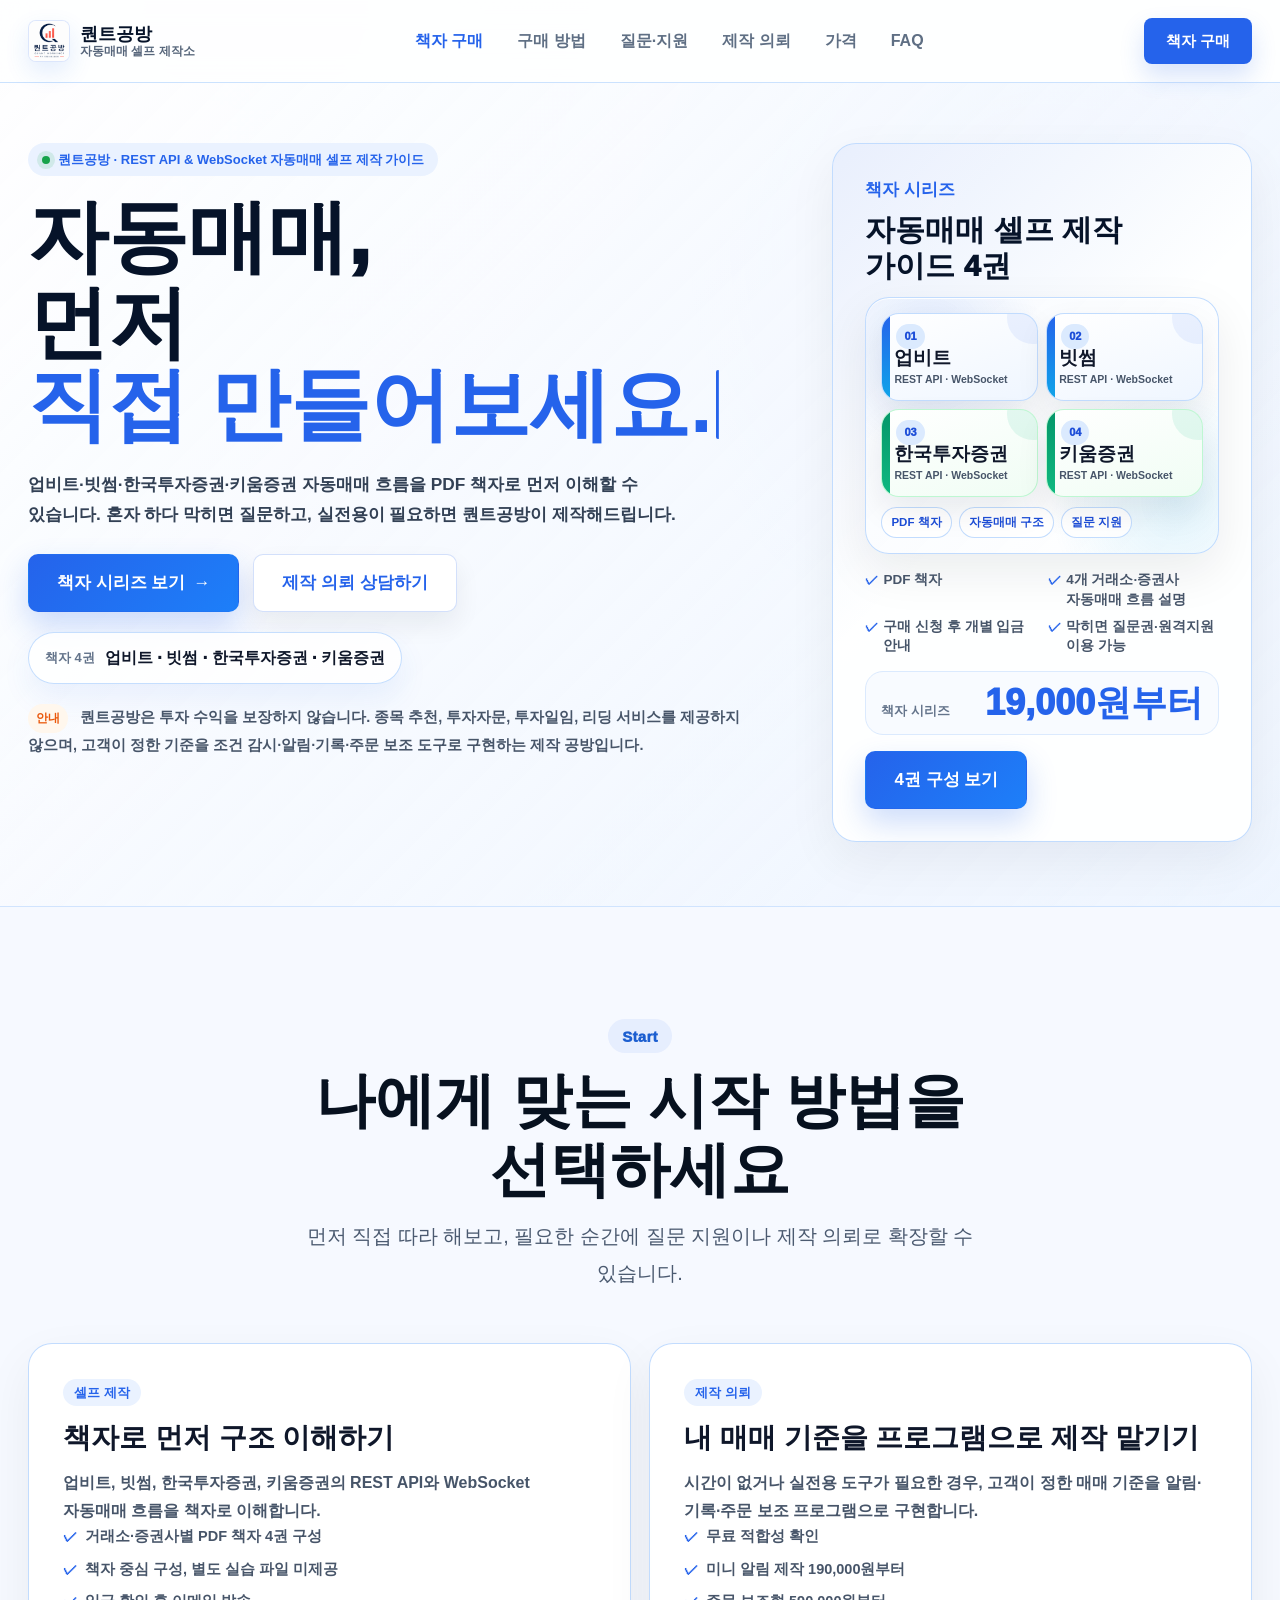
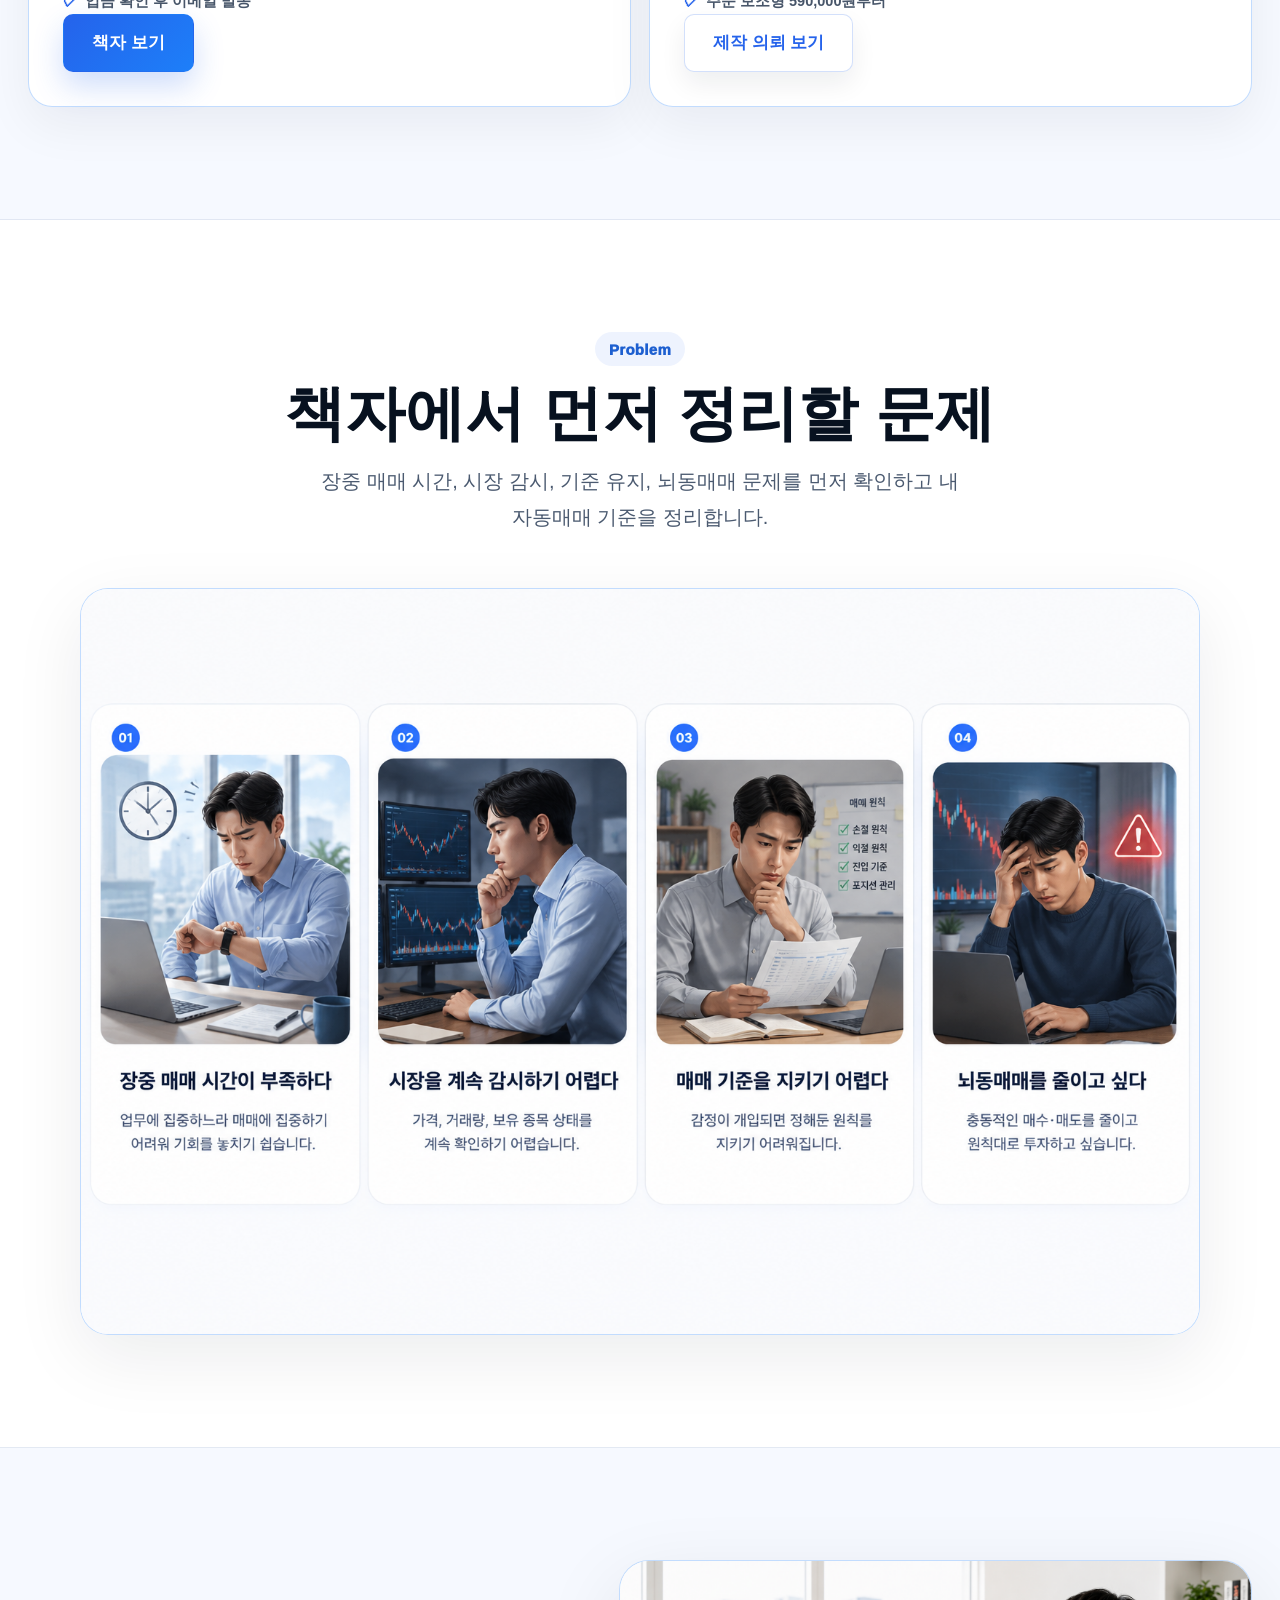
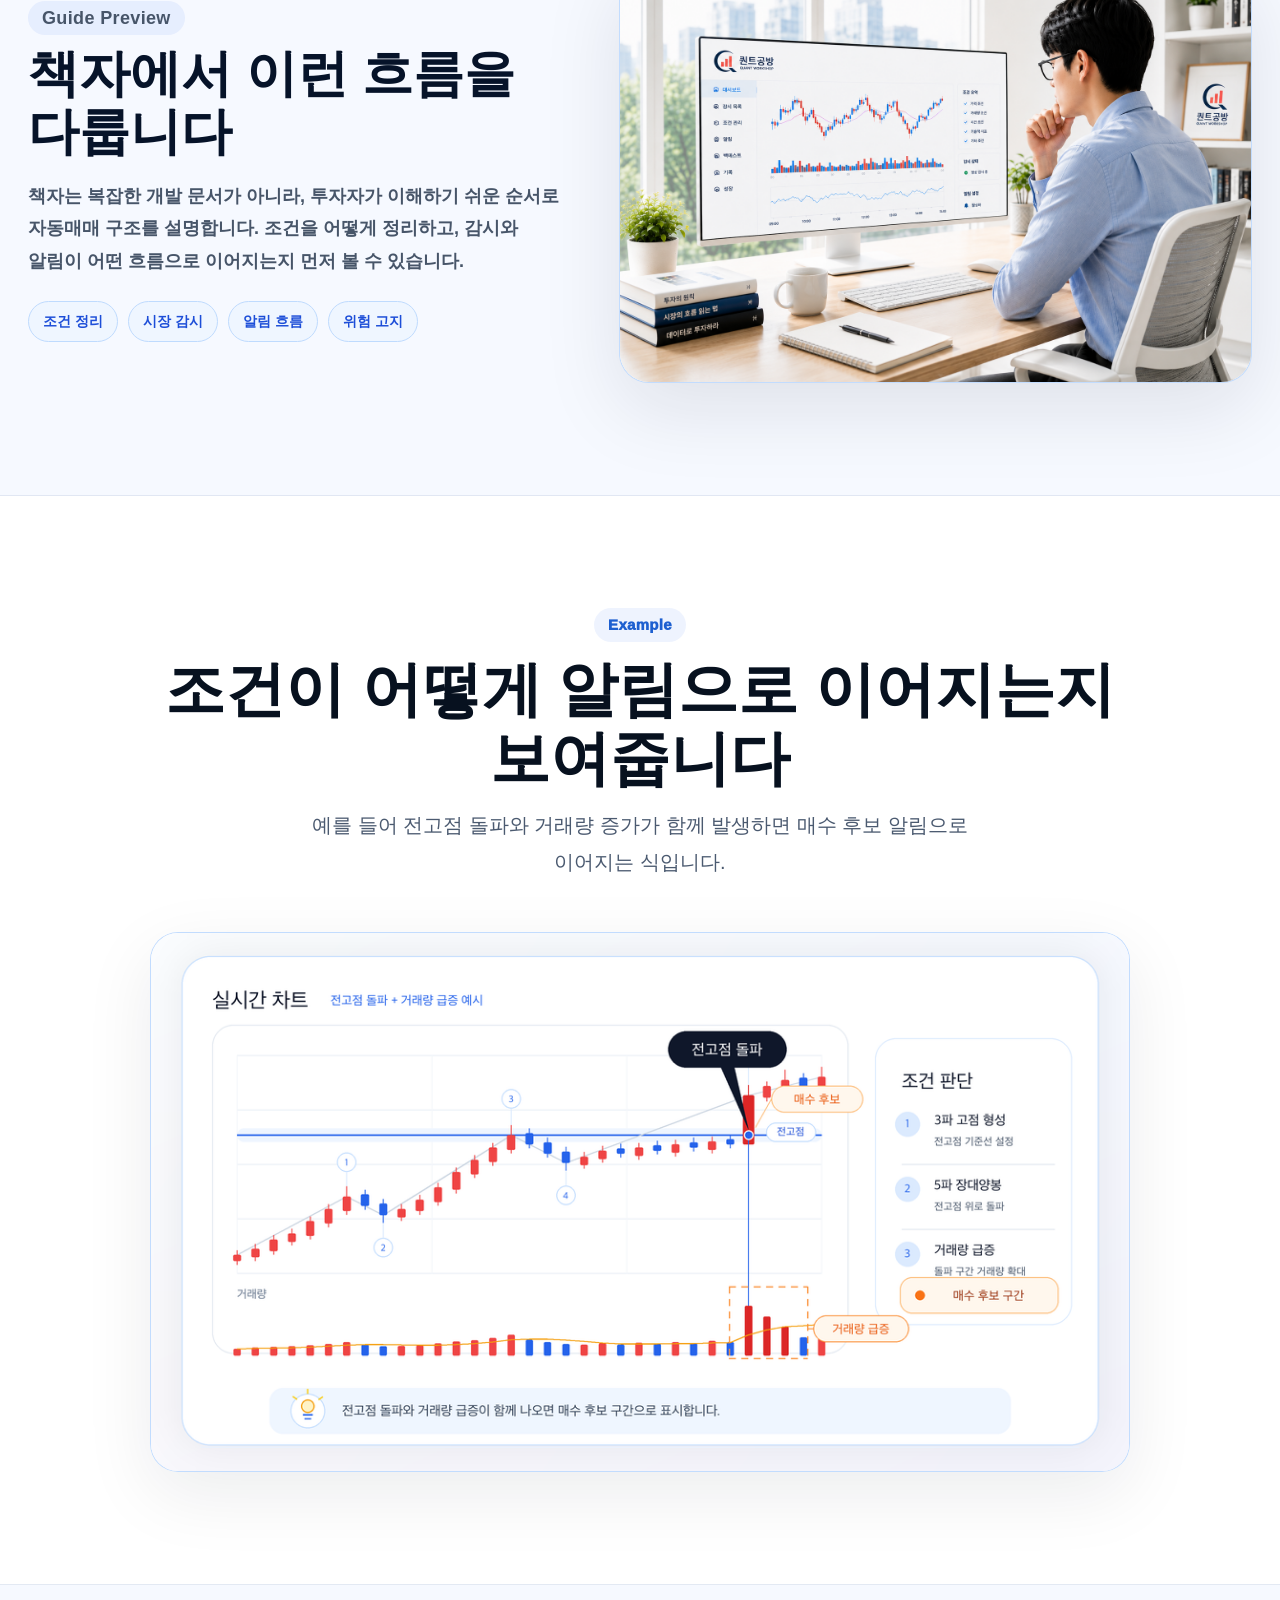
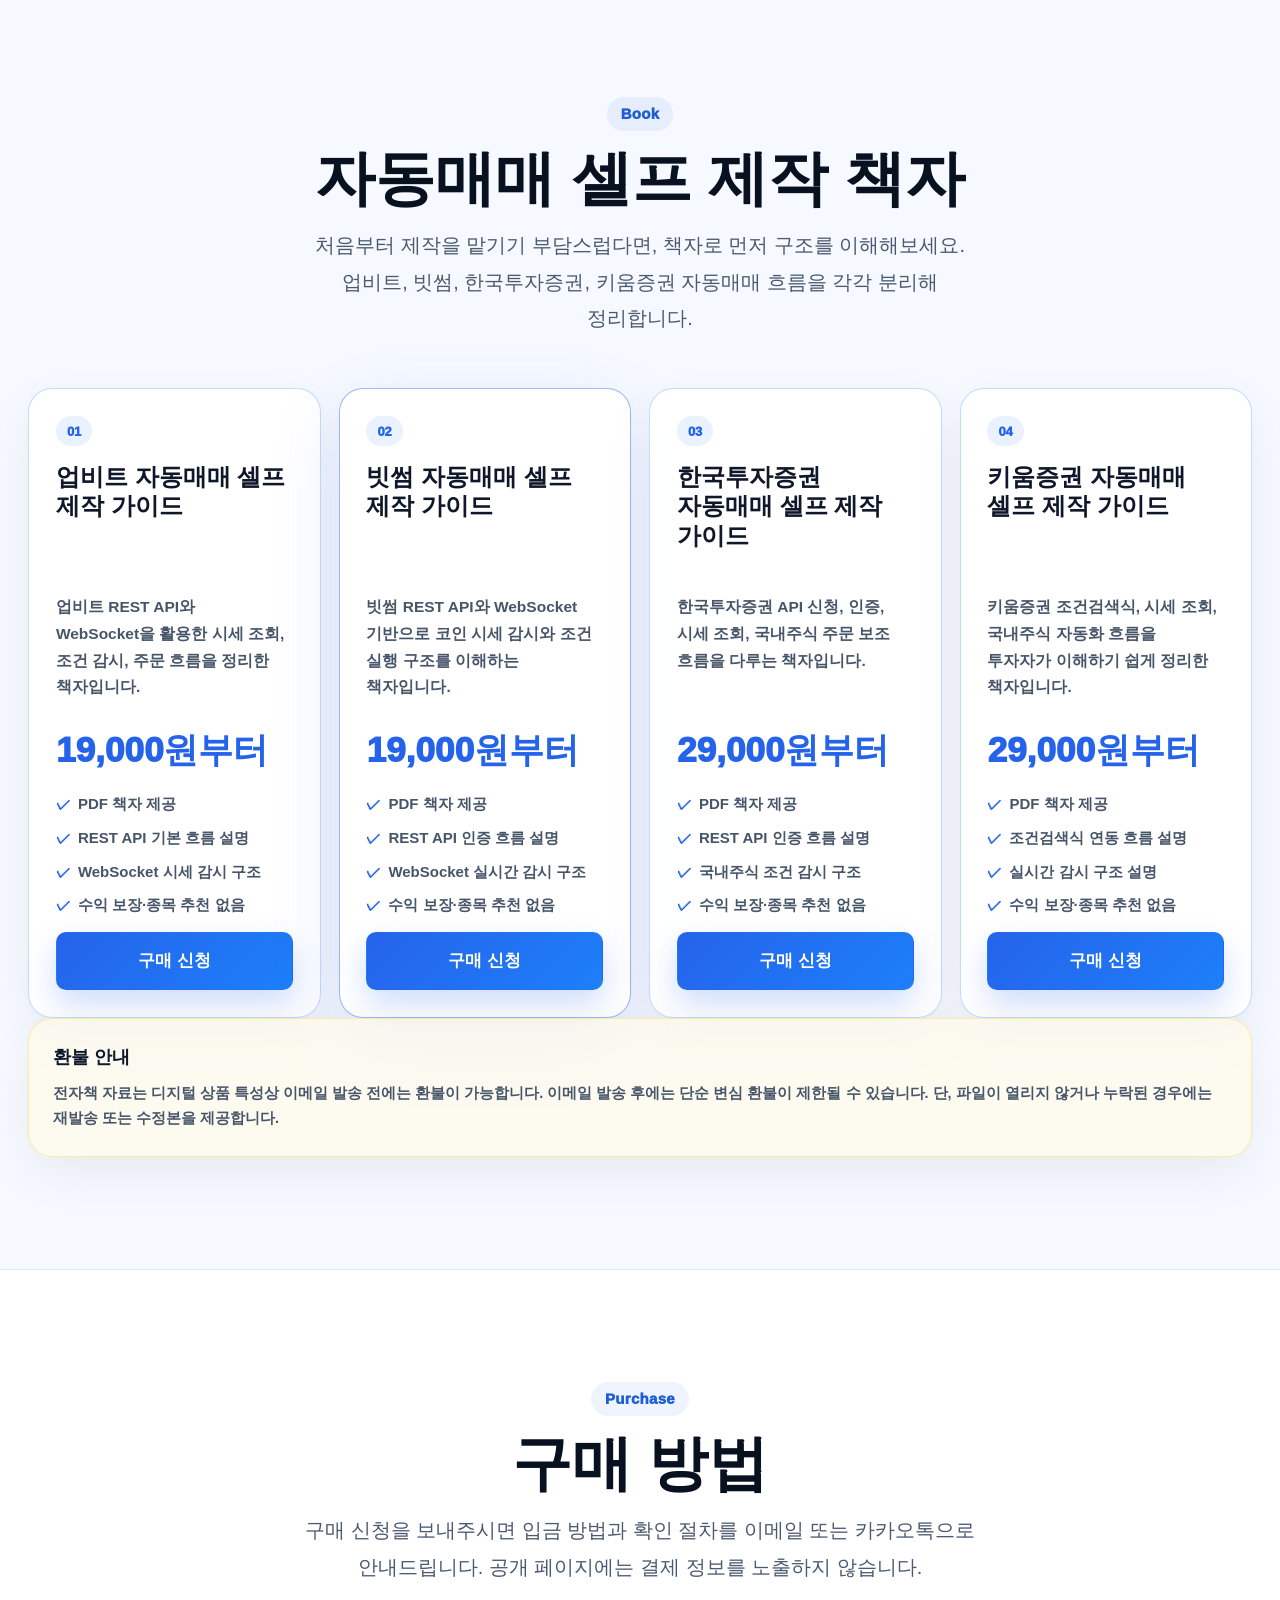
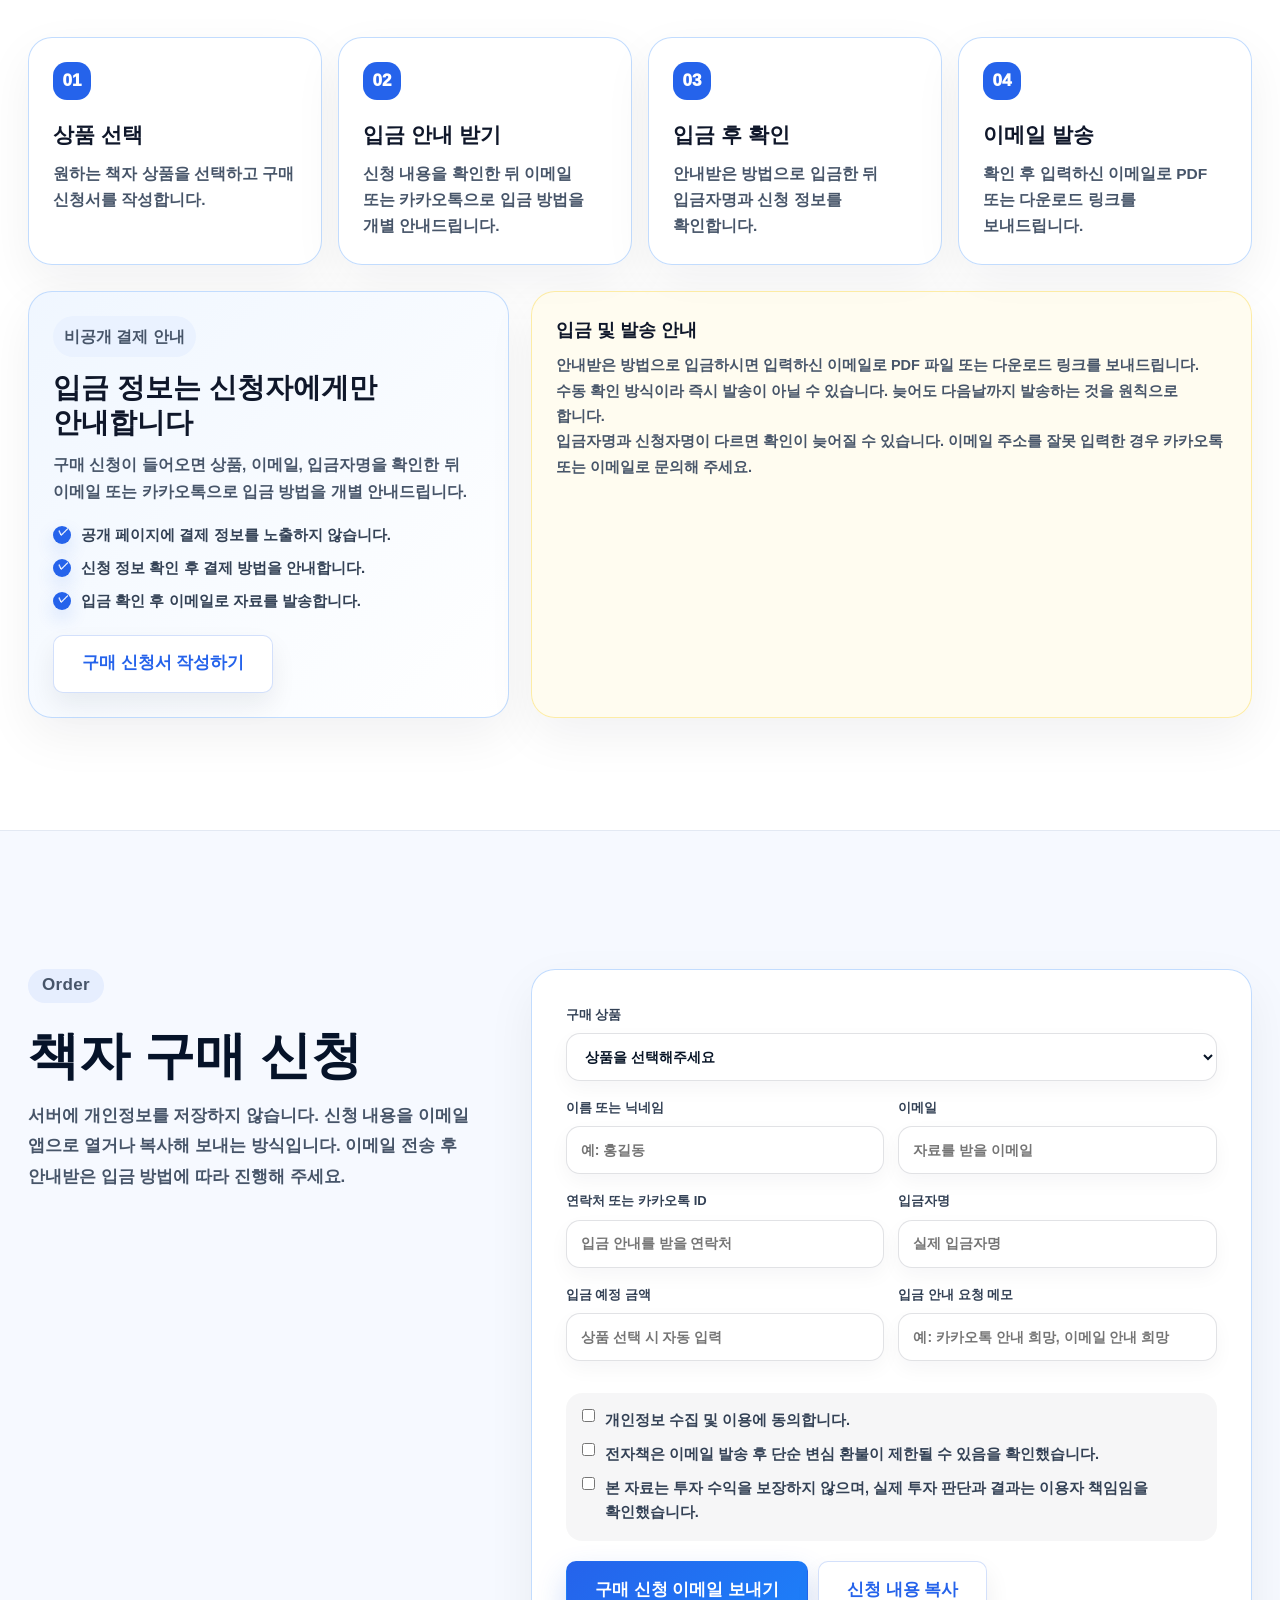
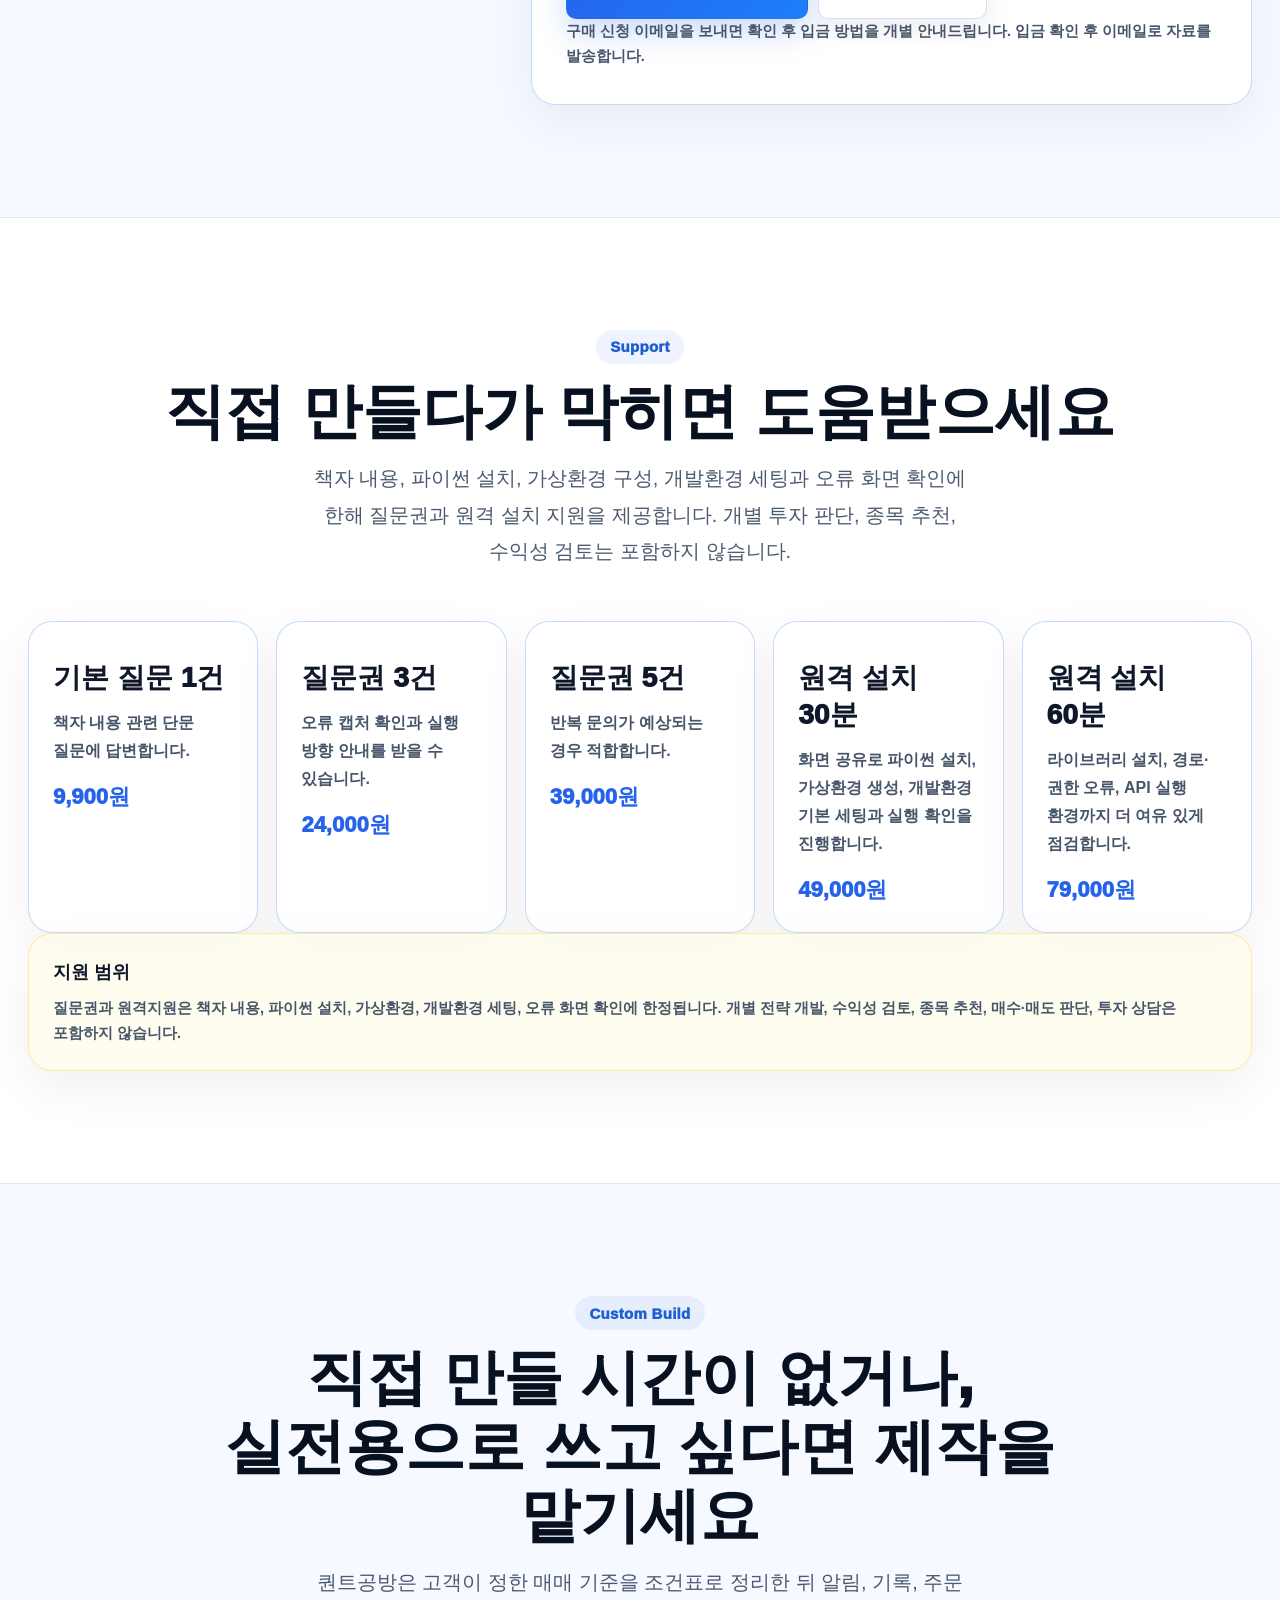
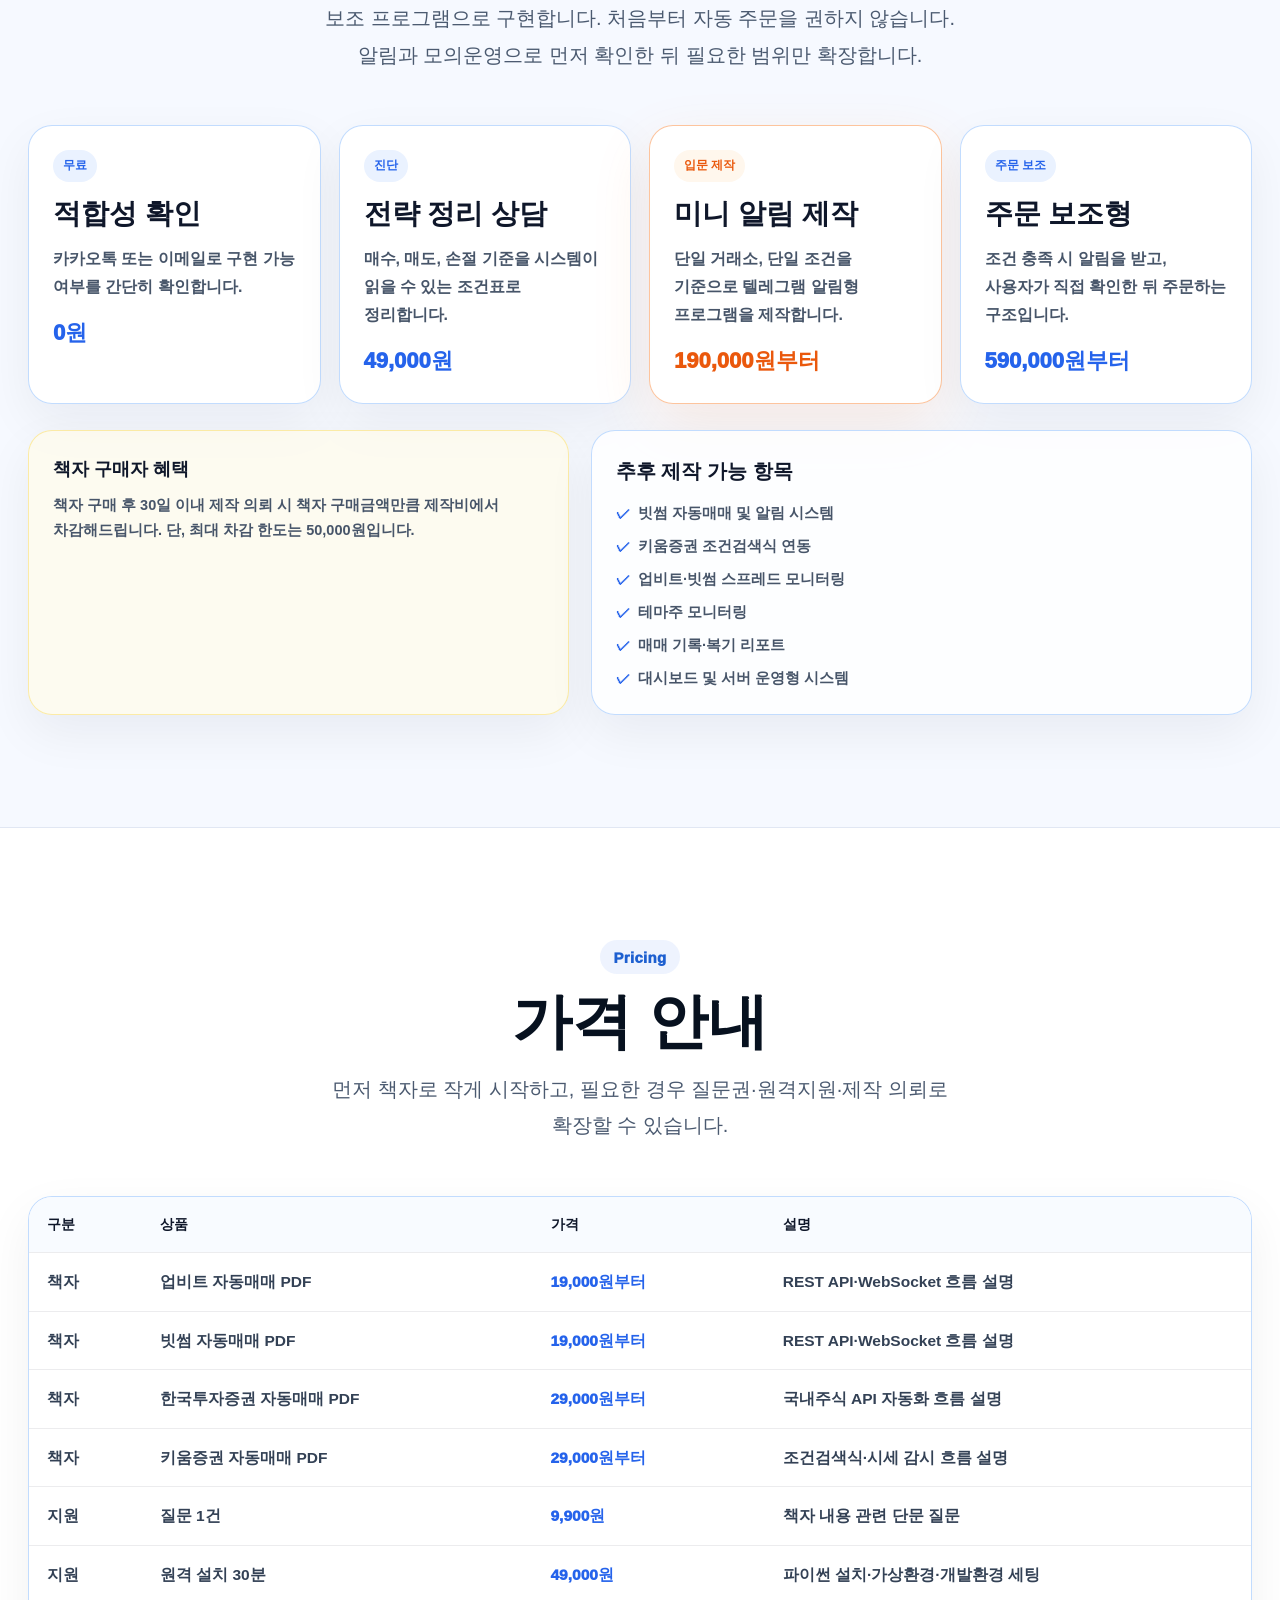
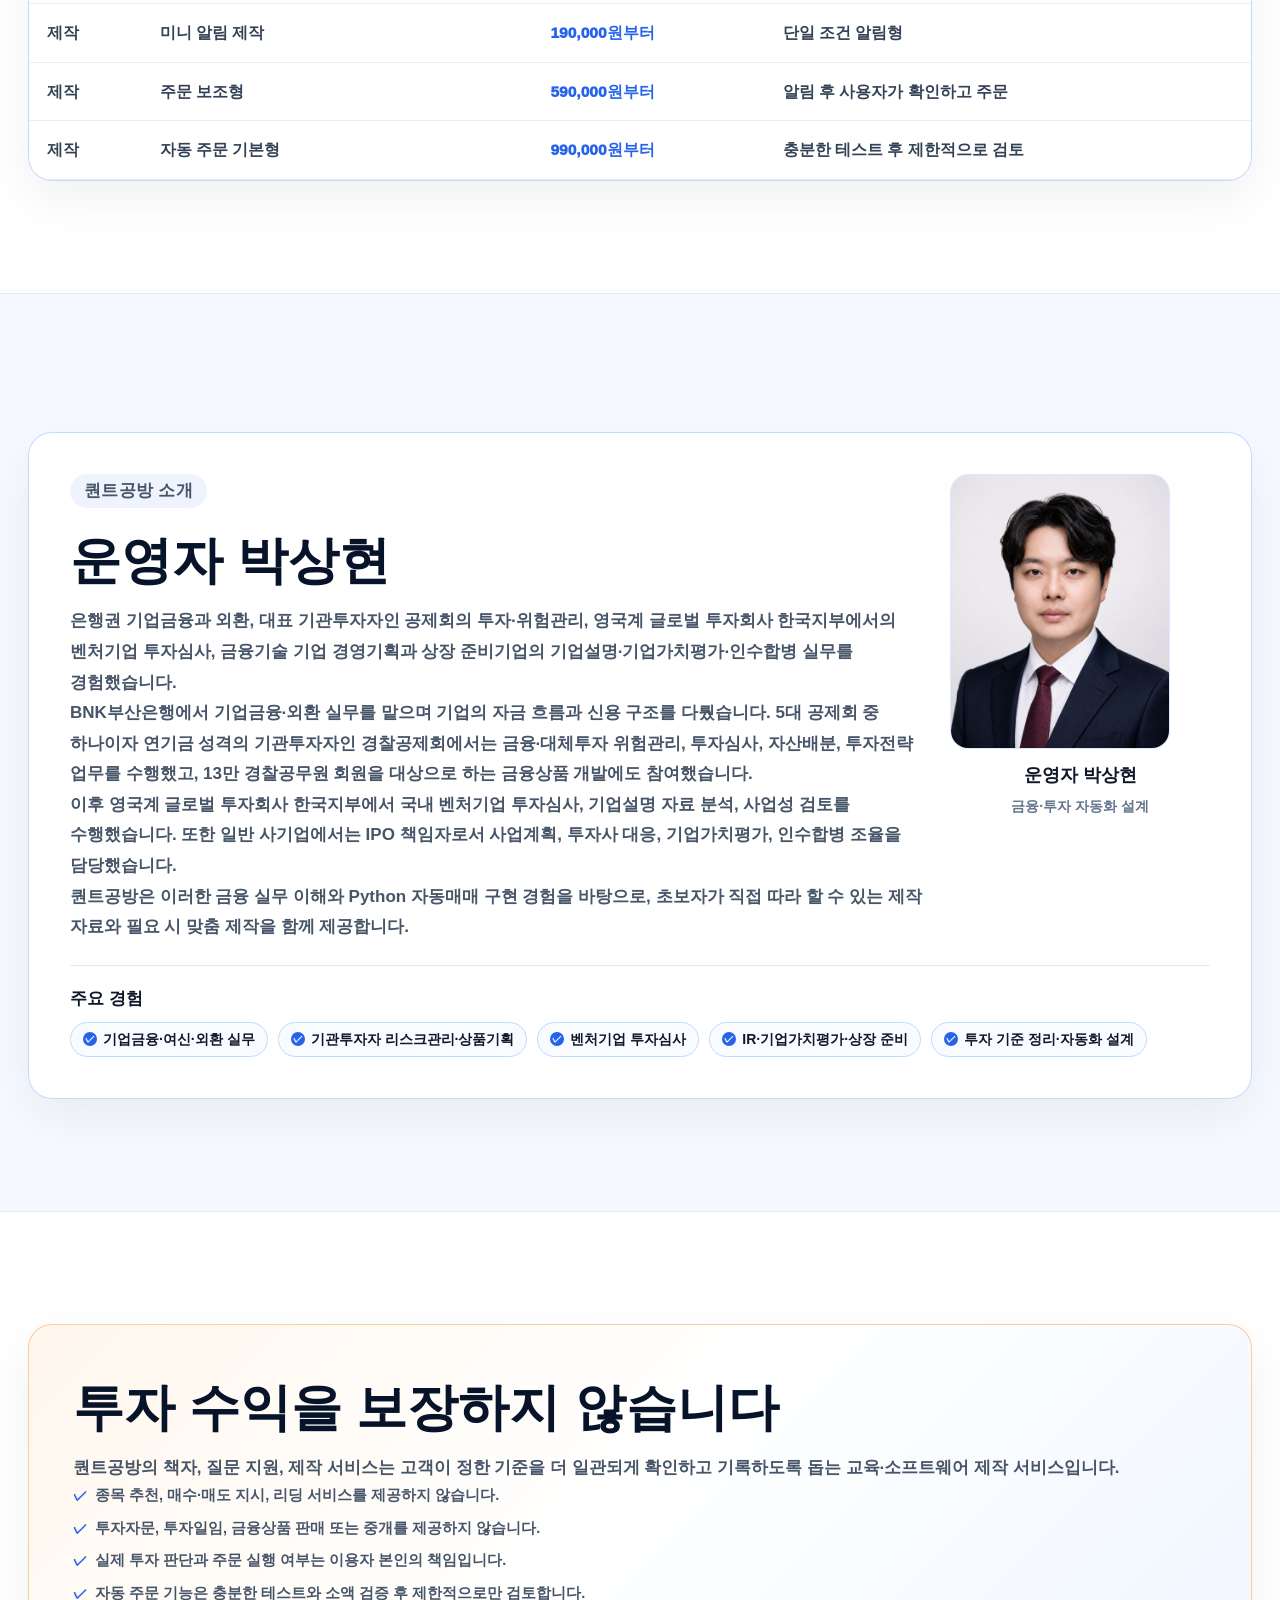
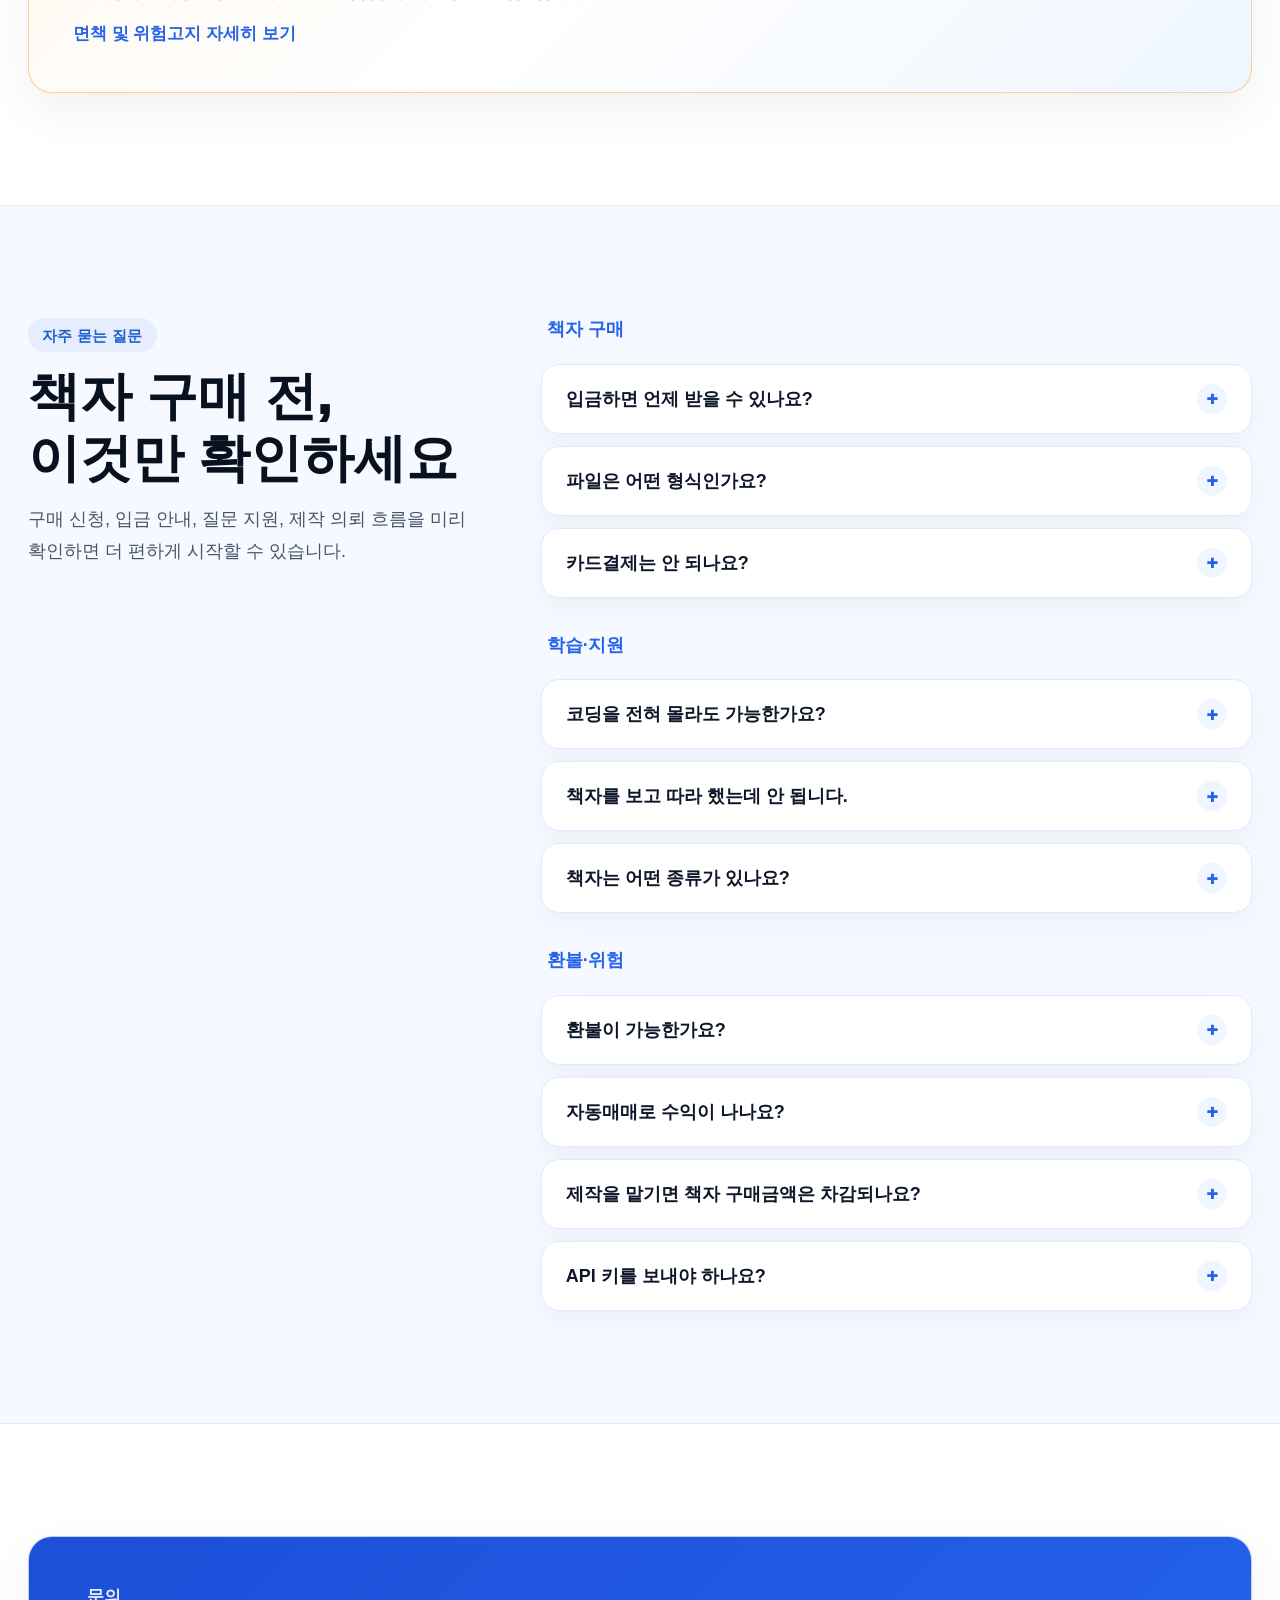
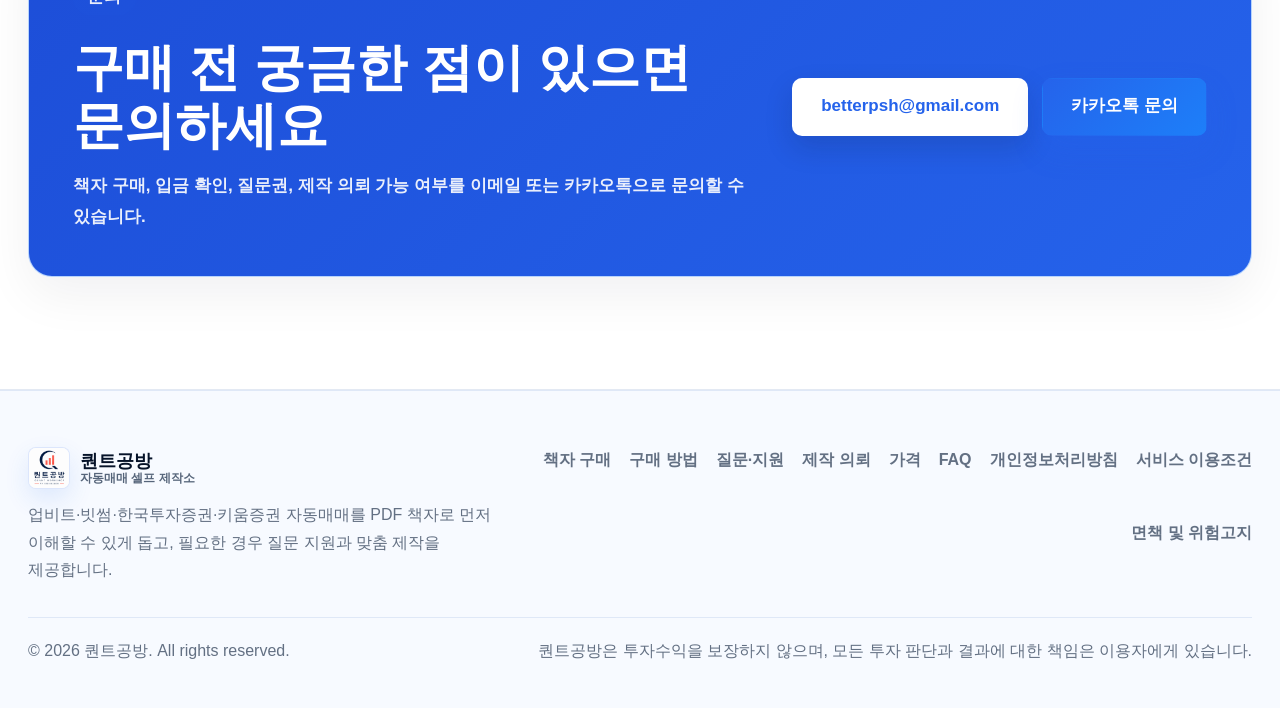
==== index.html @ 20f63dcb "Add files via upload" ====
<!DOCTYPE html>
<html lang="ko">
<head>
  <meta charset="UTF-8" />
  <meta name="viewport" content="width=device-width, initial-scale=1.0" />
  <title>퀀트공방 | 업비트·빗썸·한국투자증권·키움증권 자동매매 셀프 제작 가이드</title>
  <meta name="description" content="퀀트공방은 업비트, 빗썸, 한국투자증권, 키움증권 REST API와 WebSocket 자동매매 흐름을 PDF 책자로 직접 이해할 수 있게 돕습니다. 막히면 질문권·원격지원·제작 의뢰로 확장할 수 있습니다. 투자 수익을 보장하지 않습니다." />
  <meta name="keywords" content="퀀트공방, 업비트 자동매매 책자, 빗썸 자동매매 책자, 한국투자증권 API, 키움증권 API, REST API, WebSocket, 파이썬 자동매매, 자동매매 셀프 제작, 조건 알림, 주문 보조" />
  <meta name="robots" content="index, follow, max-image-preview:large, max-snippet:-1, max-video-preview:-1" />
  <meta name="author" content="퀀트공방" />
  <meta name="theme-color" content="#2563eb" />
  <meta property="og:type" content="website" />
  <meta property="og:locale" content="ko_KR" />
  <meta property="og:site_name" content="퀀트공방" />
  <meta property="og:title" content="퀀트공방 | 자동매매를 먼저 직접 만들어보세요" />
  <meta property="og:description" content="업비트·빗썸·한국투자증권·키움증권 자동매매 책자 시리즈. REST API와 WebSocket 흐름을 PDF 책자로 먼저 이해하세요." />
  <meta property="og:image" content="./asset/CI.png" />
  <meta property="og:image:alt" content="퀀트공방" />
  <meta name="twitter:card" content="summary" />
  <meta name="twitter:title" content="퀀트공방 | 자동매매를 먼저 직접 만들어보세요" />
  <meta name="twitter:description" content="업비트·빗썸·한국투자증권·키움증권 자동매매 책자 시리즈. REST API와 WebSocket 흐름을 PDF 책자로 먼저 이해하세요." />
  <meta name="twitter:image" content="./asset/CI.png" />
  <link rel="icon" href="./asset/CI.png" type="image/png" />
  <script type="application/ld+json">
    {
      "@context": "https://schema.org",
      "@graph": [
        {
          "@type": "Organization",
          "@id": "#quant-workshop-organization",
          "name": "퀀트공방",
          "alternateName": "Quant Workshop",
          "description": "업비트, 빗썸, 한국투자증권, 키움증권 REST API와 WebSocket 자동매매 셀프 제작 가이드 및 맞춤 제작 지원을 제공하는 투자 자동화 제작 공방입니다.",
          "logo": "./asset/CI.png",
          "image": "./asset/CI.png",
          "email": "betterpsh@gmail.com",
          "telephone": "+82-10-4752-8421",
          "areaServed": {
            "@type": "Country",
            "name": "대한민국"
          },
          "founder": {
            "@id": "#park-sanghyun"
          }
        },
        {
          "@type": "Person",
          "@id": "#park-sanghyun",
          "name": "박상현",
          "jobTitle": "퀀트공방 운영자",
          "image": "./asset/ceo.png",
          "description": "금융 실무, 투자전략, Python 기반 자동매매 시스템 개발 경험을 보유한 자동매매 제작 운영자입니다."
        },
        {
          "@type": "Product",
          "@id": "#upbit-book",
          "name": "자동매매 셀프 제작 가이드 4권 시리즈",
          "description": "업비트, 빗썸, 한국투자증권, 키움증권 REST API와 WebSocket 자동매매 흐름을 직접 이해할 수 있게 정리한 PDF 책자 시리즈입니다.",
          "brand": {
            "@type": "Brand",
            "name": "퀀트공방"
          },
          "offers": {
            "@type": "Offer",
            "price": "19000",
            "priceCurrency": "KRW",
            "availability": "https://schema.org/InStock"
          }
        }
      ]
    }
  </script>
  <link rel="stylesheet" href="./style.css?v=20260527-1" />
  <link rel="stylesheet" href="./home-v2.css?v=20260614-book-1" />
</head>
<body id="top">
  <a href="#main-content" class="skip-link">본문으로 바로가기</a>
  <div id="progress-bar" role="progressbar" aria-label="읽기 진행" aria-valuemin="0" aria-valuemax="100" aria-valuenow="0"></div>
  <div id="toast-container" aria-live="polite"></div>
  <button id="back-to-top" aria-label="맨 위로 이동" title="맨 위로">↑</button>

  <div class="mobile-drawer" id="mobile-drawer" aria-hidden="true">
    <div class="drawer-overlay" id="drawer-overlay"></div>
    <nav class="drawer-panel" aria-label="모바일 메뉴">
      <a href="#books" class="drawer-link">책자 구매</a>
      <a href="#purchase-flow" class="drawer-link">구매 방법</a>
      <a href="#support" class="drawer-link">질문·지원</a>
      <a href="#custom-build" class="drawer-link">제작 의뢰</a>
      <a href="#faq" class="drawer-link">FAQ</a>
      <a href="#contact" class="drawer-link drawer-cta">문의</a>
    </nav>
  </div>

  <header id="header" class="mq-header">
    <div class="mq-container mq-nav">
      <a href="#top" class="mq-logo" aria-label="퀀트공방 홈">
        <span class="mq-logo-mark" aria-hidden="true">
          <img src="./asset/CI.png" alt="" />
        </span>
        <span class="mq-logo-text">
          <strong>퀀트공방</strong>
          <small>자동매매 셀프 제작소</small>
        </span>
      </a>

      <nav class="nav-menu mq-nav-menu" aria-label="주요 메뉴" id="nav-menu">
        <a href="#books">책자 구매</a>
        <a href="#purchase-flow">구매 방법</a>
        <a href="#support">질문·지원</a>
        <a href="#custom-build">제작 의뢰</a>
        <a href="#pricing">가격</a>
        <a href="#faq">FAQ</a>
      </nav>

      <div class="mq-nav-right">
        <a href="#books" class="nav-cta mq-nav-cta" id="nav-cta-btn">책자 구매</a>
        <button class="hamburger" id="hamburger" aria-expanded="false" aria-controls="mobile-drawer" aria-label="메뉴 열기">
          <span></span>
          <span></span>
          <span></span>
        </button>
      </div>
    </div>
  </header>

  <main id="main-content" class="mq-page qw-page" tabindex="-1">
    <section class="qw-hero" id="hero" data-nav-section="books">
      <div class="mq-container qw-hero-grid">
        <div class="qw-hero-copy reveal">
          <div class="qw-eyebrow">
            <span class="qw-eyebrow-dot" aria-hidden="true"></span>
            퀀트공방 · REST API & WebSocket 자동매매 셀프 제작 가이드
          </div>
          <h1 id="hero-h1">
            <span>자동매매,</span>
            <span>먼저 <strong class="qw-typewriter-text">직접 만들어보세요.</strong></span>
          </h1>
          <p class="qw-hero-desc">
            업비트·빗썸·한국투자증권·키움증권 자동매매 흐름을 PDF 책자로 먼저 이해할 수 있습니다.
            혼자 하다 막히면 질문하고, 실전용이 필요하면 퀀트공방이 제작해드립니다.
          </p>
          <div class="qw-hero-actions">
            <a href="#books" class="mq-btn mq-btn-primary" id="hero-book-cta">책자 시리즈 보기 <span aria-hidden="true">→</span></a>
            <a href="#custom-build" class="mq-btn mq-btn-secondary" id="hero-build-cta">제작 의뢰 상담하기</a>
          </div>
          <div class="qw-price-chip">
            <span>책자 4권</span>
            <strong>업비트 · 빗썸 · 한국투자증권 · 키움증권</strong>
          </div>
          <p class="qw-hero-note">
            <b>안내</b>
            퀀트공방은 투자 수익을 보장하지 않습니다. 종목 추천, 투자자문, 투자일임, 리딩 서비스를 제공하지 않으며,
            고객이 정한 기준을 조건 감시·알림·기록·주문 보조 도구로 구현하는 제작 공방입니다.
          </p>
        </div>

        <aside class="qw-offer-card reveal reveal-delay-1" aria-label="자동매매 책자 4권 시리즈">
          <p class="qw-offer-kicker">책자 시리즈</p>
          <h2>자동매매 셀프 제작<br />가이드 4권</h2>
          <div class="qw-book-showcase" aria-label="업비트, 빗썸, 한국투자증권, 키움증권 자동매매 책자">
            <div class="qw-mini-book-grid">
              <article class="qw-mini-book qw-mini-book-coin">
                <span>01</span>
                <strong>업비트</strong>
                <small>REST API · WebSocket</small>
              </article>
              <article class="qw-mini-book qw-mini-book-coin">
                <span>02</span>
                <strong>빗썸</strong>
                <small>REST API · WebSocket</small>
              </article>
              <article class="qw-mini-book qw-mini-book-stock">
                <span>03</span>
                <strong>한국투자증권</strong>
                <small>REST API · WebSocket</small>
              </article>
              <article class="qw-mini-book qw-mini-book-stock">
                <span>04</span>
                <strong>키움증권</strong>
                <small>REST API · WebSocket</small>
              </article>
            </div>
            <div class="qw-api-ribbon">
              <span>PDF 책자</span>
              <span>자동매매 구조</span>
              <span>질문 지원</span>
            </div>
          </div>
          <ul>
            <li>PDF 책자</li>
            <li>4개 거래소·증권사 자동매매 흐름 설명</li>
            <li>구매 신청 후 개별 입금 안내</li>
            <li>막히면 질문권·원격지원 이용 가능</li>
          </ul>
          <div class="qw-offer-price">
            <span>책자 시리즈</span>
            <strong>19,000원부터</strong>
          </div>
          <a href="#books" class="mq-btn mq-btn-primary">4권 구성 보기</a>
        </aside>
      </div>
    </section>

    <section id="start" class="mq-section qw-section qw-start-section" data-nav-section="books">
      <div class="mq-container">
        <div class="mq-section-head reveal">
          <p class="mq-section-label">Start</p>
          <h2>나에게 맞는 시작 방법을 선택하세요</h2>
          <p>먼저 직접 따라 해보고, 필요한 순간에 질문 지원이나 제작 의뢰로 확장할 수 있습니다.</p>
        </div>
        <div class="qw-start-grid reveal reveal-delay-1">
          <article class="qw-start-card qw-start-card-self">
            <span class="qw-card-label">셀프 제작</span>
            <h3>책자로 먼저 구조 이해하기</h3>
            <p>업비트, 빗썸, 한국투자증권, 키움증권의 REST API와 WebSocket 자동매매 흐름을 책자로 이해합니다.</p>
            <ul>
              <li>거래소·증권사별 PDF 책자 4권 구성</li>
              <li>책자 중심 구성, 별도 실습 파일 미제공</li>
              <li>입금 확인 후 이메일 발송</li>
            </ul>
            <a href="#books" class="mq-btn mq-btn-primary">책자 보기</a>
          </article>
          <article class="qw-start-card qw-start-card-build">
            <span class="qw-card-label">제작 의뢰</span>
            <h3>내 매매 기준을 프로그램으로 제작 맡기기</h3>
            <p>시간이 없거나 실전용 도구가 필요한 경우, 고객이 정한 매매 기준을 알림·기록·주문 보조 프로그램으로 구현합니다.</p>
            <ul>
              <li>무료 적합성 확인</li>
              <li>미니 알림 제작 190,000원부터</li>
              <li>주문 보조형 590,000원부터</li>
            </ul>
            <a href="#custom-build" class="mq-btn mq-btn-secondary">제작 의뢰 보기</a>
          </article>
        </div>
      </div>
    </section>

    <section id="problem-preview" class="mq-section qw-section qw-visual-section" data-nav-section="books">
      <div class="mq-container">
        <div class="mq-section-head reveal">
          <p class="mq-section-label">Problem</p>
          <h2>책자에서 먼저 정리할 문제</h2>
          <p>장중 매매 시간, 시장 감시, 기준 유지, 뇌동매매 문제를 먼저 확인하고 내 자동매매 기준을 정리합니다.</p>
        </div>
        <figure class="qw-wide-image-card reveal reveal-delay-1">
          <img src="./asset/card.png" alt="투자자가 자주 겪는 네 가지 문제" loading="lazy" decoding="async" />
        </figure>
      </div>
    </section>

    <section id="guide-preview" class="mq-section qw-section qw-guide-preview-section" data-nav-section="books">
      <div class="mq-container qw-guide-preview-grid">
        <div class="qw-guide-preview-copy reveal">
          <p class="mq-section-label">Guide Preview</p>
          <h2>책자에서 이런 흐름을 다룹니다</h2>
          <p>
            책자는 복잡한 개발 문서가 아니라, 투자자가 이해하기 쉬운 순서로 자동매매 구조를 설명합니다.
            조건을 어떻게 정리하고, 감시와 알림이 어떤 흐름으로 이어지는지 먼저 볼 수 있습니다.
          </p>
          <div class="qw-guide-points">
            <span>조건 정리</span>
            <span>시장 감시</span>
            <span>알림 흐름</span>
            <span>위험 고지</span>
          </div>
        </div>
        <div class="qw-guide-preview-media reveal reveal-delay-1">
          <img src="./asset/image.png" alt="퀀트공방 자동매매 프로그램 작업공간 예시" loading="lazy" decoding="async" />
        </div>
      </div>
    </section>

    <section id="chart-preview" class="mq-section qw-section qw-chart-preview-section" data-nav-section="books">
      <div class="mq-container">
        <div class="mq-section-head reveal">
          <p class="mq-section-label">Example</p>
          <h2>조건이 어떻게 알림으로 이어지는지 보여줍니다</h2>
          <p>예를 들어 전고점 돌파와 거래량 증가가 함께 발생하면 매수 후보 알림으로 이어지는 식입니다.</p>
        </div>
        <figure class="qw-chart-image-card reveal reveal-delay-1">
          <img src="./asset/po.png?v=20260615-balanced-breakout-1" alt="전고점 돌파와 거래량 급증 조건 예시 차트" loading="lazy" decoding="async" />
        </figure>
      </div>
    </section>

    <section id="books" class="mq-section qw-section qw-books-section" data-nav-section="books">
      <div class="mq-container">
        <div class="mq-section-head reveal">
          <p class="mq-section-label">Book</p>
          <h2>자동매매 셀프 제작 책자</h2>
          <p>
            처음부터 제작을 맡기기 부담스럽다면, 책자로 먼저 구조를 이해해보세요.
            업비트, 빗썸, 한국투자증권, 키움증권 자동매매 흐름을 각각 분리해 정리합니다.
          </p>
        </div>

        <div class="qw-book-grid reveal reveal-delay-1">
          <article class="qw-book-card">
            <div class="qw-book-card-top">
              <span class="qw-book-badge">01</span>
              <h3>업비트 자동매매 셀프 제작 가이드</h3>
            </div>
            <p>업비트 REST API와 WebSocket을 활용한 시세 조회, 조건 감시, 주문 흐름을 정리한 책자입니다.</p>
            <div class="qw-book-price"><strong>19,000원부터</strong></div>
            <ul>
              <li>PDF 책자 제공</li>
              <li>REST API 기본 흐름 설명</li>
              <li>WebSocket 시세 감시 구조</li>
              <li>수익 보장·종목 추천 없음</li>
            </ul>
            <a href="#purchase-form" class="mq-btn mq-btn-primary" data-product="업비트 자동매매 PDF">구매 신청</a>
          </article>

          <article class="qw-book-card featured">
            <div class="qw-book-card-top">
              <span class="qw-book-badge">02</span>
              <h3>빗썸 자동매매 셀프 제작 가이드</h3>
            </div>
            <p>빗썸 REST API와 WebSocket 기반으로 코인 시세 감시와 조건 실행 구조를 이해하는 책자입니다.</p>
            <div class="qw-book-price"><strong>19,000원부터</strong></div>
            <ul>
              <li>PDF 책자 제공</li>
              <li>REST API 인증 흐름 설명</li>
              <li>WebSocket 실시간 감시 구조</li>
              <li>수익 보장·종목 추천 없음</li>
            </ul>
            <a href="#purchase-form" class="mq-btn mq-btn-primary" data-product="빗썸 자동매매 PDF">구매 신청</a>
          </article>

          <article class="qw-book-card">
            <div class="qw-book-card-top">
              <span class="qw-book-badge">03</span>
              <h3>한국투자증권 자동매매 셀프 제작 가이드</h3>
            </div>
            <p>한국투자증권 API 신청, 인증, 시세 조회, 국내주식 주문 보조 흐름을 다루는 책자입니다.</p>
            <div class="qw-book-price"><strong>29,000원부터</strong></div>
            <ul>
              <li>PDF 책자 제공</li>
              <li>REST API 인증 흐름 설명</li>
              <li>국내주식 조건 감시 구조</li>
              <li>수익 보장·종목 추천 없음</li>
            </ul>
            <a href="#purchase-form" class="mq-btn mq-btn-primary" data-product="한국투자증권 자동매매 PDF">구매 신청</a>
          </article>

          <article class="qw-book-card">
            <div class="qw-book-card-top">
              <span class="qw-book-badge">04</span>
              <h3>키움증권 자동매매 셀프 제작 가이드</h3>
            </div>
            <p>키움증권 조건검색식, 시세 조회, 국내주식 자동화 흐름을 투자자가 이해하기 쉽게 정리한 책자입니다.</p>
            <div class="qw-book-price"><strong>29,000원부터</strong></div>
            <ul>
              <li>PDF 책자 제공</li>
              <li>조건검색식 연동 흐름 설명</li>
              <li>실시간 감시 구조 설명</li>
              <li>수익 보장·종목 추천 없음</li>
            </ul>
            <a href="#purchase-form" class="mq-btn mq-btn-primary" data-product="키움증권 자동매매 PDF">구매 신청</a>
          </article>
        </div>

        <div class="qw-notice-box qw-refund-notice reveal reveal-delay-2">
          <strong>환불 안내</strong>
          <p>
            전자책 자료는 디지털 상품 특성상 이메일 발송 전에는 환불이 가능합니다.
            이메일 발송 후에는 단순 변심 환불이 제한될 수 있습니다. 단, 파일이 열리지 않거나 누락된 경우에는 재발송 또는 수정본을 제공합니다.
          </p>
        </div>
      </div>
    </section>

    <section id="purchase-flow" class="mq-section qw-section qw-purchase-flow-section" data-nav-section="purchase-flow">
      <div class="mq-container">
        <div class="mq-section-head reveal">
          <p class="mq-section-label">Purchase</p>
          <h2>구매 방법</h2>
          <p>
            구매 신청을 보내주시면 입금 방법과 확인 절차를 이메일 또는 카카오톡으로 안내드립니다.
            공개 페이지에는 결제 정보를 노출하지 않습니다.
          </p>
        </div>

        <div class="qw-purchase-steps reveal reveal-delay-1">
          <article><span>01</span><h3>상품 선택</h3><p>원하는 책자 상품을 선택하고 구매 신청서를 작성합니다.</p></article>
          <article><span>02</span><h3>입금 안내 받기</h3><p>신청 내용을 확인한 뒤 이메일 또는 카카오톡으로 입금 방법을 개별 안내드립니다.</p></article>
          <article><span>03</span><h3>입금 후 확인</h3><p>안내받은 방법으로 입금한 뒤 입금자명과 신청 정보를 확인합니다.</p></article>
          <article><span>04</span><h3>이메일 발송</h3><p>확인 후 입력하신 이메일로 PDF 또는 다운로드 링크를 보내드립니다.</p></article>
        </div>

        <div class="qw-purchase-grid reveal reveal-delay-2">
          <aside class="qw-account-card qw-private-payment-card" id="payment-guide-card">
            <p class="qw-account-label">비공개 결제 안내</p>
            <h3>입금 정보는 신청자에게만 안내합니다</h3>
            <p>
              구매 신청이 들어오면 상품, 이메일, 입금자명을 확인한 뒤
              이메일 또는 카카오톡으로 입금 방법을 개별 안내드립니다.
            </p>
            <ul class="qw-payment-checklist">
              <li>공개 페이지에 결제 정보를 노출하지 않습니다.</li>
              <li>신청 정보 확인 후 결제 방법을 안내합니다.</li>
              <li>입금 확인 후 이메일로 자료를 발송합니다.</li>
            </ul>
            <a href="#purchase-form" class="mq-btn mq-btn-secondary">구매 신청서 작성하기</a>
          </aside>

          <div class="qw-notice-box qw-deposit-notice">
            <strong>입금 및 발송 안내</strong>
            <p>
              안내받은 방법으로 입금하시면 입력하신 이메일로 PDF 파일 또는 다운로드 링크를 보내드립니다.
              수동 확인 방식이라 즉시 발송이 아닐 수 있습니다. 늦어도 다음날까지 발송하는 것을 원칙으로 합니다.
            </p>
            <p>
              입금자명과 신청자명이 다르면 확인이 늦어질 수 있습니다.
              이메일 주소를 잘못 입력한 경우 카카오톡 또는 이메일로 문의해 주세요.
            </p>
          </div>
        </div>
      </div>
    </section>

    <section id="purchase-form" class="mq-section qw-section qw-purchase-form-section" data-nav-section="books">
      <div class="mq-container">
        <div class="qw-form-layout">
          <div class="qw-form-copy reveal">
            <p class="mq-section-label">Order</p>
            <h2>책자 구매 신청</h2>
            <p>
              서버에 개인정보를 저장하지 않습니다. 신청 내용을 이메일 앱으로 열거나 복사해 보내는 방식입니다.
              이메일 전송 후 안내받은 입금 방법에 따라 진행해 주세요.
            </p>
          </div>

          <form class="qw-purchase-form reveal reveal-delay-1" id="book-purchase-form">
            <label class="form-field">
              <span>구매 상품</span>
              <select name="purchaseProduct" id="purchase-product" required>
                <option value="">상품을 선택해주세요</option>
                <option value="업비트 자동매매 PDF|19000">업비트 자동매매 PDF - 19,000원부터</option>
                <option value="빗썸 자동매매 PDF|19000">빗썸 자동매매 PDF - 19,000원부터</option>
                <option value="한국투자증권 자동매매 PDF|29000">한국투자증권 자동매매 PDF - 29,000원부터</option>
                <option value="키움증권 자동매매 PDF|29000">키움증권 자동매매 PDF - 29,000원부터</option>
              </select>
            </label>

            <div class="form-row">
              <label class="form-field">
                <span>이름 또는 닉네임</span>
                <input type="text" name="buyerName" placeholder="예: 홍길동" required />
              </label>
              <label class="form-field">
                <span>이메일</span>
                <input type="email" name="buyerEmail" placeholder="자료를 받을 이메일" required />
              </label>
            </div>

            <div class="form-row">
              <label class="form-field">
                <span>연락처 또는 카카오톡 ID</span>
                <input type="text" name="buyerContact" placeholder="입금 안내를 받을 연락처" required />
              </label>
              <label class="form-field">
                <span>입금자명</span>
                <input type="text" name="depositorName" placeholder="실제 입금자명" required />
              </label>
            </div>

            <div class="form-row">
              <label class="form-field">
                <span>입금 예정 금액</span>
                <input type="text" name="depositAmount" id="deposit-amount" placeholder="상품 선택 시 자동 입력" readonly required />
              </label>
              <label class="form-field">
                <span>입금 안내 요청 메모</span>
                <input type="text" name="depositTime" placeholder="예: 카카오톡 안내 희망, 이메일 안내 희망" />
              </label>
            </div>

            <div class="qw-agreement-box">
              <label><input type="checkbox" name="agreePrivacy" required /> 개인정보 수집 및 이용에 동의합니다.</label>
              <label><input type="checkbox" name="agreeRefund" required /> 전자책은 이메일 발송 후 단순 변심 환불이 제한될 수 있음을 확인했습니다.</label>
              <label><input type="checkbox" name="agreeRisk" required /> 본 자료는 투자 수익을 보장하지 않으며, 실제 투자 판단과 결과는 이용자 책임임을 확인했습니다.</label>
            </div>

            <div class="form-actions">
              <button type="submit" class="mq-btn mq-btn-primary">구매 신청 이메일 보내기</button>
              <button type="button" class="mq-btn mq-btn-secondary" id="purchase-copy-btn">신청 내용 복사</button>
            </div>
            <p class="form-note">구매 신청 이메일을 보내면 확인 후 입금 방법을 개별 안내드립니다. 입금 확인 후 이메일로 자료를 발송합니다.</p>
          </form>
        </div>
      </div>
    </section>

    <section id="support" class="mq-section qw-section qw-support-section" data-nav-section="support">
      <div class="mq-container">
        <div class="mq-section-head reveal">
          <p class="mq-section-label">Support</p>
          <h2>직접 만들다가 막히면 도움받으세요</h2>
          <p>
            책자 내용, 파이썬 설치, 가상환경 구성, 개발환경 세팅과 오류 화면 확인에 한해 질문권과 원격 설치 지원을 제공합니다.
            개별 투자 판단, 종목 추천, 수익성 검토는 포함하지 않습니다.
          </p>
        </div>

        <div class="qw-support-grid reveal reveal-delay-1">
          <article><h3>기본 질문 1건</h3><p>책자 내용 관련 단문 질문에 답변합니다.</p><strong>9,900원</strong></article>
          <article><h3>질문권 3건</h3><p>오류 캡처 확인과 실행 방향 안내를 받을 수 있습니다.</p><strong>24,000원</strong></article>
          <article><h3>질문권 5건</h3><p>반복 문의가 예상되는 경우 적합합니다.</p><strong>39,000원</strong></article>
          <article><h3>원격 설치 30분</h3><p>화면 공유로 파이썬 설치, 가상환경 생성, 개발환경 기본 세팅과 실행 확인을 진행합니다.</p><strong>49,000원</strong></article>
          <article><h3>원격 설치 60분</h3><p>라이브러리 설치, 경로·권한 오류, API 실행 환경까지 더 여유 있게 점검합니다.</p><strong>79,000원</strong></article>
        </div>

        <div class="qw-notice-box qw-scope-notice reveal reveal-delay-2">
          <strong>지원 범위</strong>
          <p>
            질문권과 원격지원은 책자 내용, 파이썬 설치, 가상환경, 개발환경 세팅, 오류 화면 확인에 한정됩니다.
            개별 전략 개발, 수익성 검토, 종목 추천, 매수·매도 판단, 투자 상담은 포함하지 않습니다.
          </p>
        </div>
      </div>
    </section>

    <section id="custom-build" class="mq-section qw-section qw-custom-build-section" data-nav-section="custom-build">
      <div class="mq-container">
        <div class="mq-section-head reveal">
          <p class="mq-section-label">Custom Build</p>
          <h2>직접 만들 시간이 없거나, 실전용으로 쓰고 싶다면 제작을 맡기세요</h2>
          <p>
            퀀트공방은 고객이 정한 매매 기준을 조건표로 정리한 뒤 알림, 기록, 주문 보조 프로그램으로 구현합니다.
            처음부터 자동 주문을 권하지 않습니다. 알림과 모의운영으로 먼저 확인한 뒤 필요한 범위만 확장합니다.
          </p>
        </div>

        <div class="qw-build-package-grid reveal reveal-delay-1">
          <article><span>무료</span><h3>적합성 확인</h3><p>카카오톡 또는 이메일로 구현 가능 여부를 간단히 확인합니다.</p><strong>0원</strong></article>
          <article><span>진단</span><h3>전략 정리 상담</h3><p>매수, 매도, 손절 기준을 시스템이 읽을 수 있는 조건표로 정리합니다.</p><strong>49,000원</strong></article>
          <article class="featured"><span>입문 제작</span><h3>미니 알림 제작</h3><p>단일 거래소, 단일 조건을 기준으로 텔레그램 알림형 프로그램을 제작합니다.</p><strong>190,000원부터</strong></article>
          <article><span>주문 보조</span><h3>주문 보조형</h3><p>조건 충족 시 알림을 받고, 사용자가 직접 확인한 뒤 주문하는 구조입니다.</p><strong>590,000원부터</strong></article>
        </div>

        <div class="qw-notice-grid reveal reveal-delay-2">
          <div class="qw-notice-box qw-book-credit-notice">
            <strong>책자 구매자 혜택</strong>
            <p>책자 구매 후 30일 이내 제작 의뢰 시 책자 구매금액만큼 제작비에서 차감해드립니다. 단, 최대 차감 한도는 50,000원입니다.</p>
          </div>
          <div class="qw-future-scope-box">
            <h3>추후 제작 가능 항목</h3>
            <ul>
              <li>빗썸 자동매매 및 알림 시스템</li>
              <li>키움증권 조건검색식 연동</li>
              <li>업비트·빗썸 스프레드 모니터링</li>
              <li>테마주 모니터링</li>
              <li>매매 기록·복기 리포트</li>
              <li>대시보드 및 서버 운영형 시스템</li>
            </ul>
          </div>
        </div>
      </div>
    </section>

    <section id="pricing" class="mq-section qw-section qw-pricing-section" data-nav-section="pricing">
      <div class="mq-container">
        <div class="mq-section-head reveal">
          <p class="mq-section-label">Pricing</p>
          <h2>가격 안내</h2>
          <p>먼저 책자로 작게 시작하고, 필요한 경우 질문권·원격지원·제작 의뢰로 확장할 수 있습니다.</p>
        </div>
        <div class="qw-pricing-table-wrap reveal reveal-delay-1">
          <table class="qw-pricing-table">
            <thead><tr><th>구분</th><th>상품</th><th>가격</th><th>설명</th></tr></thead>
            <tbody>
              <tr><td>책자</td><td>업비트 자동매매 PDF</td><td>19,000원부터</td><td>REST API·WebSocket 흐름 설명</td></tr>
              <tr><td>책자</td><td>빗썸 자동매매 PDF</td><td>19,000원부터</td><td>REST API·WebSocket 흐름 설명</td></tr>
              <tr><td>책자</td><td>한국투자증권 자동매매 PDF</td><td>29,000원부터</td><td>국내주식 API 자동화 흐름 설명</td></tr>
              <tr><td>책자</td><td>키움증권 자동매매 PDF</td><td>29,000원부터</td><td>조건검색식·시세 감시 흐름 설명</td></tr>
              <tr><td>지원</td><td>질문 1건</td><td>9,900원</td><td>책자 내용 관련 단문 질문</td></tr>
              <tr><td>지원</td><td>원격 설치 30분</td><td>49,000원</td><td>파이썬 설치·가상환경·개발환경 세팅</td></tr>
              <tr><td>제작</td><td>미니 알림 제작</td><td>190,000원부터</td><td>단일 조건 알림형</td></tr>
              <tr><td>제작</td><td>주문 보조형</td><td>590,000원부터</td><td>알림 후 사용자가 확인하고 주문</td></tr>
              <tr><td>제작</td><td>자동 주문 기본형</td><td>990,000원부터</td><td>충분한 테스트 후 제한적으로 검토</td></tr>
            </tbody>
          </table>
        </div>
      </div>
    </section>

    <section id="about" class="mq-section qw-section qw-about-section" data-nav-section="custom-build">
      <div class="mq-container">
        <div class="qw-about-panel reveal">
          <div class="qw-about-copy">
            <p class="mq-section-label">퀀트공방 소개</p>
            <h2>운영자 박상현</h2>
            <p>
              은행권 기업금융과 외환, 대표 기관투자자인 공제회의 투자·위험관리,
              영국계 글로벌 투자회사 한국지부에서의 벤처기업 투자심사,
              금융기술 기업 경영기획과 상장 준비기업의 기업설명·기업가치평가·인수합병 실무를 경험했습니다.
            </p>
            <p>
              BNK부산은행에서 기업금융·외환 실무를 맡으며 기업의 자금 흐름과 신용 구조를 다뤘습니다.
              5대 공제회 중 하나이자 연기금 성격의 기관투자자인 경찰공제회에서는 금융·대체투자 위험관리,
              투자심사, 자산배분, 투자전략 업무를 수행했고, 13만 경찰공무원 회원을 대상으로 하는
              금융상품 개발에도 참여했습니다.
            </p>
            <p>
              이후 영국계 글로벌 투자회사 한국지부에서 국내 벤처기업 투자심사, 기업설명 자료 분석,
              사업성 검토를 수행했습니다. 또한 일반 사기업에서는 IPO 책임자로서 사업계획,
              투자사 대응, 기업가치평가, 인수합병 조율을 담당했습니다.
            </p>
            <p>
              퀀트공방은 이러한 금융 실무 이해와 Python 자동매매 구현 경험을 바탕으로,
              초보자가 직접 따라 할 수 있는 제작 자료와 필요 시 맞춤 제작을 함께 제공합니다.
            </p>
          </div>
          <figure class="qw-operator-photo">
            <img src="./asset/ceo.png" alt="퀀트공방 운영자 박상현" loading="lazy" decoding="async" />
            <figcaption><strong>운영자 박상현</strong><span>금융·투자 자동화 설계</span></figcaption>
          </figure>
          <div class="qw-operator-point-grid">
            <h3>주요 경험</h3>
            <span>기업금융·여신·외환 실무</span>
            <span>기관투자자 리스크관리·상품기획</span>
            <span>벤처기업 투자심사</span>
            <span>IR·기업가치평가·상장 준비</span>
            <span>투자 기준 정리·자동화 설계</span>
          </div>
        </div>
      </div>
    </section>

    <section id="risk-summary" class="mq-section qw-section qw-risk-summary-section">
      <div class="mq-container">
        <div class="qw-risk-summary-box reveal">
          <h2>투자 수익을 보장하지 않습니다</h2>
          <p>
            퀀트공방의 책자, 질문 지원, 제작 서비스는 고객이 정한 기준을
            더 일관되게 확인하고 기록하도록 돕는 교육·소프트웨어 제작 서비스입니다.
          </p>
          <ul>
            <li>종목 추천, 매수·매도 지시, 리딩 서비스를 제공하지 않습니다.</li>
            <li>투자자문, 투자일임, 금융상품 판매 또는 중개를 제공하지 않습니다.</li>
            <li>실제 투자 판단과 주문 실행 여부는 이용자 본인의 책임입니다.</li>
            <li>자동 주문 기능은 충분한 테스트와 소액 검증 후 제한적으로만 검토합니다.</li>
          </ul>
          <a href="./risk-disclaimer.html" class="qw-text-link">면책 및 위험고지 자세히 보기</a>
        </div>
      </div>
    </section>

    <section id="faq" class="mq-section qw-section mq-faq-section" data-nav-section="faq">
      <div class="mq-container mq-faq-grid">
        <aside class="mq-faq-side reveal">
          <p class="mq-section-label">자주 묻는 질문</p>
          <h2>책자 구매 전,<br />이것만 확인하세요</h2>
          <p>
            구매 신청, 입금 안내, 질문 지원, 제작 의뢰 흐름을 미리 확인하면
            더 편하게 시작할 수 있습니다.
          </p>
        </aside>

        <div class="faq-list mq-faq-list reveal reveal-delay-1">
          <div class="faq-category-label">책자 구매</div>
          <article class="faq-item">
            <button class="faq-trigger" type="button" aria-expanded="false" aria-controls="faq-a1">입금하면 언제 받을 수 있나요?<span class="faq-icon" aria-hidden="true">+</span></button>
            <div class="faq-content" id="faq-a1"><p>안내받은 방법으로 입금하시면 입력하신 이메일로 PDF 또는 다운로드 링크를 보내드립니다. 수동 확인 방식이므로 즉시 발송이 아닐 수 있습니다. 늦어도 다음날까지 발송하는 것을 원칙으로 합니다.</p></div>
          </article>
          <article class="faq-item">
            <button class="faq-trigger" type="button" aria-expanded="false" aria-controls="faq-a2">파일은 어떤 형식인가요?<span class="faq-icon" aria-hidden="true">+</span></button>
            <div class="faq-content" id="faq-a2"><p>상품은 PDF 전자책 자료로만 제공됩니다. 별도의 실습 파일은 제공하지 않습니다.</p></div>
          </article>
          <article class="faq-item">
            <button class="faq-trigger" type="button" aria-expanded="false" aria-controls="faq-a3">카드결제는 안 되나요?<span class="faq-icon" aria-hidden="true">+</span></button>
            <div class="faq-content" id="faq-a3"><p>현재는 구매 신청 후 개별 입금 안내와 이메일 발송 방식으로 운영합니다. 카드결제와 즉시 다운로드는 추후 백엔드 구축 후 검토합니다.</p></div>
          </article>

          <div class="faq-category-label">학습·지원</div>
          <article class="faq-item">
            <button class="faq-trigger" type="button" aria-expanded="false" aria-controls="faq-a4">코딩을 전혀 몰라도 가능한가요?<span class="faq-icon" aria-hidden="true">+</span></button>
            <div class="faq-content" id="faq-a4"><p>기초 설명부터 제공하지만 파이썬 설치, 가상환경 구성, 개발환경 세팅과 파일 실행 과정은 필요합니다. 완전 초보자는 원격 설치 지원 또는 제작 의뢰를 이용할 수 있습니다.</p></div>
          </article>
          <article class="faq-item">
            <button class="faq-trigger" type="button" aria-expanded="false" aria-controls="faq-a5">책자를 보고 따라 했는데 안 됩니다.<span class="faq-icon" aria-hidden="true">+</span></button>
            <div class="faq-content" id="faq-a5"><p>오류 화면을 캡처해서 문의해 주세요. 책자 관련 기본 질문은 질문권 또는 원격 지원으로 도와드립니다. 단, 개별 전략 개발이나 투자 판단은 포함하지 않습니다.</p></div>
          </article>
          <article class="faq-item">
            <button class="faq-trigger" type="button" aria-expanded="false" aria-controls="faq-a6">책자는 어떤 종류가 있나요?<span class="faq-icon" aria-hidden="true">+</span></button>
            <div class="faq-content" id="faq-a6"><p>업비트, 빗썸, 한국투자증권, 키움증권 자동매매 책자를 기준으로 안내합니다. 각 책자는 REST API와 WebSocket 또는 조건검색식 흐름을 플랫폼별로 나누어 설명합니다.</p></div>
          </article>

          <div class="faq-category-label">환불·위험</div>
          <article class="faq-item">
            <button class="faq-trigger" type="button" aria-expanded="false" aria-controls="faq-a7">환불이 가능한가요?<span class="faq-icon" aria-hidden="true">+</span></button>
            <div class="faq-content" id="faq-a7"><p>전자책 자료는 이메일 발송 전에는 환불이 가능합니다. 이메일 발송 후에는 디지털 상품 특성상 단순 변심 환불이 제한될 수 있습니다. 파일 오류나 누락이 있으면 재발송 또는 수정본을 제공합니다.</p></div>
          </article>
          <article class="faq-item">
            <button class="faq-trigger" type="button" aria-expanded="false" aria-controls="faq-a8">자동매매로 수익이 나나요?<span class="faq-icon" aria-hidden="true">+</span></button>
            <div class="faq-content" id="faq-a8"><p><strong>수익을 보장하지 않습니다.</strong> 퀀트공방은 고객이 정한 기준을 프로그램으로 구현하거나 직접 제작할 수 있도록 돕는 서비스입니다. 실제 투자 판단과 결과는 이용자 본인의 책임입니다.</p></div>
          </article>
          <article class="faq-item">
            <button class="faq-trigger" type="button" aria-expanded="false" aria-controls="faq-a9">제작을 맡기면 책자 구매금액은 차감되나요?<span class="faq-icon" aria-hidden="true">+</span></button>
            <div class="faq-content" id="faq-a9"><p>책자 구매 후 30일 이내 제작 의뢰 시 책자 구매금액만큼 제작비에서 차감해드립니다. 단, 최대 차감 한도는 50,000원입니다.</p></div>
          </article>
          <article class="faq-item">
            <button class="faq-trigger" type="button" aria-expanded="false" aria-controls="faq-a10">API 키를 보내야 하나요?<span class="faq-icon" aria-hidden="true">+</span></button>
            <div class="faq-content" id="faq-a10"><p>책자 구매에는 API 키가 필요하지 않습니다. 제작 또는 원격지원 과정에서도 API 키는 이용자 직접 관리와 출금 권한 없는 키 사용을 원칙으로 합니다.</p></div>
          </article>
        </div>
      </div>
    </section>

    <section id="contact" class="mq-section qw-section qw-contact-section" data-nav-section="faq">
      <div class="mq-container">
        <div class="qw-contact-panel reveal">
          <div>
            <p class="mq-section-label">문의</p>
            <h2>구매 전 궁금한 점이 있으면 문의하세요</h2>
            <p>
              책자 구매, 입금 확인, 질문권, 제작 의뢰 가능 여부를 이메일 또는 카카오톡으로 문의할 수 있습니다.
            </p>
          </div>
          <div class="qw-contact-actions">
            <a href="mailto:betterpsh@gmail.com" class="mq-btn mq-btn-light" id="cta-email-btn">betterpsh@gmail.com</a>
            <a href="https://open.kakao.com/o/glUMmmwi" class="mq-btn mq-btn-primary" id="cta-kakao-btn" target="_blank" rel="noopener">카카오톡 문의</a>
          </div>
        </div>
      </div>
    </section>
  </main>

  <footer id="footer" class="mq-footer">
    <div class="mq-container mq-footer-inner">
      <div>
        <a href="#top" class="mq-logo mq-footer-logo" aria-label="퀀트공방 홈">
          <span class="mq-logo-mark" aria-hidden="true">
            <img src="./asset/CI.png" alt="" />
          </span>
          <span class="mq-logo-text">
            <strong>퀀트공방</strong>
            <small>자동매매 셀프 제작소</small>
          </span>
        </a>
        <p class="footer-description">
          업비트·빗썸·한국투자증권·키움증권 자동매매를 PDF 책자로 먼저 이해할 수 있게 돕고,
          필요한 경우 질문 지원과 맞춤 제작을 제공합니다.
        </p>
      </div>
      <nav class="mq-footer-links" aria-label="푸터 링크">
        <a href="#books">책자 구매</a>
        <a href="#purchase-flow">구매 방법</a>
        <a href="#support">질문·지원</a>
        <a href="#custom-build">제작 의뢰</a>
        <a href="#pricing">가격</a>
        <a href="#faq">FAQ</a>
        <a href="./privacy.html">개인정보처리방침</a>
        <a href="./terms.html">서비스 이용조건</a>
        <a href="./risk-disclaimer.html">면책 및 위험고지</a>
      </nav>
      <div class="mq-footer-bottom">
        <span>© 2026 퀀트공방. All rights reserved.</span>
        <span>퀀트공방은 투자수익을 보장하지 않으며, 모든 투자 판단과 결과에 대한 책임은 이용자에게 있습니다.</span>
      </div>
      <!-- 사업자등록 후 추가 예정
      <div class="mq-footer-business">
        <span>사업자등록번호: 000-00-00000</span>
        <span>통신판매업 신고번호: 0000-0000-0000</span>
      </div>
      -->
    </div>
  </footer>

  <div class="mobile-sticky-cta" aria-label="빠른 이동">
    <a href="#books">책자 구매</a>
    <a href="#custom-build">제작 문의</a>
  </div>

  <script src="./main.js?v=20260614-book-1" defer></script>
</body>
</html>
---- style.css ----
/* ════════════════════════════════════════════════════
   퀀트공방 — style.css
   Premium Light Theme | v3.0
   ════════════════════════════════════════════════════ */

/* ── DESIGN TOKENS ── */
:root {
  --bg:           #f4f8ff;
  --bg-soft:      #eef5ff;
  --surface:      rgba(255,255,255,0.88);
  --surface-solid:#ffffff;
  --card:         #ffffff;
  --text:         #102033;
  --heading:      #071426;
  --muted:        #64748b;
  --line:         rgba(15,23,42,0.09);
  --primary:      #2563eb;
  --primary-2:    #00a7ff;
  --accent:       #14b8a6;
  --accent-2:     #8b5cf6;
  --warning:      #f59e0b;
  --success:      #22c55e;
  --danger:       #ef4444;
  --shadow:       0 24px 70px rgba(37,99,235,0.14);
  --shadow-soft:  0 8px 32px rgba(15,23,42,0.07);
  --max:          1280px;
  --nav-h:        76px;
  --radius-card:  8px;
  --radius-xl:    8px;
  --ease-out:     cubic-bezier(0.22,1,0.36,1);
  --ease-spring:  cubic-bezier(0.34,1.56,0.64,1);
}

/* ── RESET ── */
*, *::before, *::after { box-sizing: border-box; margin: 0; padding: 0; }
html {
  scroll-behavior: smooth;
  scroll-padding-top: calc(var(--nav-h) + 18px);
}

body {
  min-height: 100vh;
  font-family: 'Outfit', -apple-system, BlinkMacSystemFont,
               "Apple SD Gothic Neo", "Pretendard Variable", sans-serif;
  background:
    radial-gradient(circle at 10% 4%,  rgba(0,167,255,0.18),   transparent 32%),
    radial-gradient(circle at 90% 2%,  rgba(139,92,246,0.16),  transparent 34%),
    linear-gradient(180deg, #fbfdff 0%, var(--bg) 46%, #ffffff 100%);
  color: var(--text);
  line-height: 1.65;
  word-break: keep-all;
  overflow-x: hidden;
}

body::before {
  content: "";
  position: fixed;
  inset: 0;
  pointer-events: none;
  background-image:
    linear-gradient(rgba(37,99,235,0.032) 1px, transparent 1px),
    linear-gradient(90deg, rgba(37,99,235,0.032) 1px, transparent 1px);
  background-size: 48px 48px;
  mask-image: linear-gradient(to bottom, black, transparent 70%);
  z-index: 0;
}

a { color: inherit; text-decoration: none; }
img { display: block; width: 100%; }
button { font-family: inherit; }

:focus-visible {
  outline: 3px solid rgba(37,99,235,0.34);
  outline-offset: 3px;
}

.skip-link {
  position: fixed;
  top: 12px;
  left: 12px;
  z-index: 10000;
  padding: 10px 14px;
  border-radius: 12px;
  background: var(--heading);
  color: #fff;
  font-weight: 800;
  transform: translateY(-140%);
  transition: transform 0.2s ease;
}

.skip-link:focus { transform: translateY(0); }

.container {
  width: min(100% - 80px, var(--max));
  margin: 0 auto;
}

/* ── SCROLL PROGRESS BAR ── */
#progress-bar {
  position: fixed;
  top: 0; left: 0;
  width: 0%;
  height: 3px;
  background: linear-gradient(90deg, var(--primary), var(--primary-2), var(--accent));
  z-index: 1000;
  border-radius: 0 999px 999px 0;
  transition: width 0.1s linear;
  box-shadow: 0 0 12px rgba(37,99,235,0.5);
}

/* ── HEADER ── */
header {
  position: sticky;
  top: 0;
  z-index: 200;
  backdrop-filter: blur(24px) saturate(1.9);
  -webkit-backdrop-filter: blur(24px) saturate(1.9);
  background: rgba(255,255,255,0.78);
  border-bottom: 1px solid rgba(15,23,42,0.06);
  transition: box-shadow 0.3s ease, background 0.3s ease;
}

header.scrolled {
  background: rgba(255,255,255,0.94);
  box-shadow: 0 8px 32px rgba(15,23,42,0.08);
}

.nav {
  height: var(--nav-h);
  display: flex;
  align-items: center;
  justify-content: space-between;
  gap: 20px;
}

/* Logo */
.logo {
  display: flex;
  align-items: center;
  gap: 11px;
  font-weight: 800;
  letter-spacing: 0;
  font-size: 17px;
  color: var(--heading);
  flex-shrink: 0;
}

.logo-mark {
  width: 42px; height: 42px;
  border-radius: 14px;
  background: #fff;
  display: block;
  box-shadow: 0 10px 28px rgba(37,99,235,0.22);
  overflow: hidden;
  border: 1px solid rgba(37,99,235,0.12);
}

.logo-mark img {
  width: 100%;
  height: 100%;
  object-fit: cover;
  transform: scale(1.28);
}

.logo-text {
  display: flex;
  flex-direction: column;
  gap: 1px;
  line-height: 1;
}

.logo-text strong {
  font-size: 17px;
  letter-spacing: 0;
}

.logo-text small {
  color: var(--muted);
  font-size: 11px;
  font-weight: 800;
  letter-spacing: 0.02em;
}

/* Nav menu */
.nav-menu {
  display: flex;
  gap: 26px;
  color: #526174;
  font-size: 14.5px;
  font-weight: 600;
}

.nav-menu a {
  position: relative;
  padding: 4px 0;
  transition: color 0.2s ease;
}

.nav-menu a::after {
  content: "";
  position: absolute;
  left: 0; bottom: -4px;
  width: 0; height: 2px;
  border-radius: 999px;
  background: linear-gradient(90deg, var(--primary), var(--accent));
  transition: width 0.25s var(--ease-out);
}

.nav-menu a:hover,
.nav-menu a.active { color: var(--heading); }

.nav-menu a:hover::after,
.nav-menu a.active::after { width: 100%; }

.nav-right {
  display: flex;
  align-items: center;
  gap: 12px;
}

.nav-cta {
  padding: 10px 20px;
  border-radius: 999px;
  background: linear-gradient(135deg, #0f172a, #1e3a5f);
  color: #fff;
  font-weight: 700;
  font-size: 13.5px;
  box-shadow: 0 10px 24px rgba(15,23,42,0.2);
  transition: transform 0.2s ease, box-shadow 0.2s ease;
  white-space: nowrap;
}

.nav-cta:hover {
  transform: translateY(-2px);
  box-shadow: 0 14px 30px rgba(15,23,42,0.3);
}

/* ── HAMBURGER ── */
.hamburger {
  display: none;
  flex-direction: column;
  gap: 5px;
  cursor: pointer;
  padding: 6px;
  border-radius: 10px;
  transition: background 0.2s ease;
  border: none;
  background: transparent;
}

.hamburger:hover { background: rgba(37,99,235,0.08); }

.hamburger span {
  display: block;
  width: 22px; height: 2px;
  background: var(--heading);
  border-radius: 999px;
  transition: transform 0.3s var(--ease-out), opacity 0.3s ease, width 0.3s ease;
}

.hamburger.open span:nth-child(1) { transform: translateY(7px) rotate(45deg); }
.hamburger.open span:nth-child(2) { opacity: 0; width: 0; }
.hamburger.open span:nth-child(3) { transform: translateY(-7px) rotate(-45deg); }

/* ── MOBILE DRAWER ── */
.mobile-drawer {
  position: fixed;
  inset: 0;
  z-index: 190;
  display: flex;
  flex-direction: column;
  padding-top: var(--nav-h);
  pointer-events: none;
  visibility: hidden;
  opacity: 0;
  transition: visibility 0s linear 0.35s, opacity 0.2s ease;
}

.drawer-overlay {
  position: absolute;
  inset: 0;
  background: rgba(7,20,38,0.36);
  backdrop-filter: blur(5px);
  opacity: 0;
  transition: opacity 0.3s ease;
}

.drawer-panel {
  position: relative;
  background: rgba(255,255,255,0.97);
  backdrop-filter: blur(20px);
  border-bottom: 1px solid rgba(15,23,42,0.08);
  padding: 20px 24px 28px;
  display: flex;
  flex-direction: column;
  gap: 4px;
  transform: translateY(calc(-100% - var(--nav-h)));
  transition: transform 0.35s var(--ease-out);
  z-index: 1;
}

.mobile-drawer.open {
  pointer-events: auto;
  visibility: visible;
  opacity: 1;
  transition-delay: 0s;
}
.mobile-drawer.open .drawer-overlay { opacity: 1; }
.mobile-drawer.open .drawer-panel { transform: translateY(0); }

.drawer-link {
  padding: 14px 16px;
  border-radius: 14px;
  font-size: 16px;
  font-weight: 600;
  color: var(--heading);
  transition: background 0.2s ease;
}

.drawer-link:hover { background: rgba(37,99,235,0.07); color: var(--primary); }

.drawer-cta {
  margin-top: 8px;
  padding: 15px !important;
  background: linear-gradient(135deg, var(--primary), var(--accent)) !important;
  color: #fff !important;
  border-radius: 16px !important;
  text-align: center;
  font-weight: 700 !important;
}

/* ── PARTICLES ── */
#particles-canvas {
  position: fixed;
  inset: 0;
  pointer-events: none;
  z-index: 0;
  opacity: 0.5;
}

/* ════════════════════════════════════
   HERO
   ════════════════════════════════════ */
.hero {
  position: relative;
  min-height: calc(92vh - var(--nav-h));
  display: flex;
  align-items: center;
  overflow: hidden;
  background-image:
    linear-gradient(90deg,
      rgba(247,250,255,0.99)  0%,
      rgba(247,250,255,0.95) 34%,
      rgba(247,250,255,0.72) 52%,
      rgba(247,250,255,0.18) 74%,
      rgba(247,250,255,0.02) 100%);
  background-size: cover;
  background-position: center right;
}

.hero .container { position: relative; z-index: 2; }

.hero::after {
  content: "";
  position: absolute; inset: 0;
  background:
    radial-gradient(circle at 14% 22%, rgba(255,255,255,0.68), transparent 32%),
    radial-gradient(circle at 72% 18%, rgba(0,167,255,0.10), transparent 34%);
  z-index: 0;
  pointer-events: none;
}

.hero-grid {
  display: grid;
  grid-template-columns: minmax(560px, 0.58fr) 1fr;
  gap: clamp(28px, 4vw, 64px);
  align-items: center;
  width: min(100% - 96px, var(--max));
  margin: 0 auto;
  padding: 58px 0 52px;
}

.hero-copy {
  max-width: 660px;
  margin-left: 0;
}

/* Eyebrow badge */
.eyebrow {
  display: inline-flex;
  align-items: center;
  gap: 8px;
  padding: 8px 14px;
  border-radius: 999px;
  background: rgba(37,99,235,0.08);
  border: 1px solid rgba(37,99,235,0.18);
  color: #1d4ed8;
  font-size: 13px;
  font-weight: 700;
  margin-bottom: 26px;
  box-shadow: 0 6px 20px rgba(37,99,235,0.1);
  animation: float-badge 3.5s ease-in-out infinite;
}

@keyframes float-badge {
  0%, 100% { transform: translateY(0); }
  50%       { transform: translateY(-4px); }
}

.eyebrow-dot {
  width: 7px; height: 7px;
  border-radius: 50%;
  background: var(--accent);
  animation: blink 1.4s ease-in-out infinite;
}

@keyframes blink {
  0%, 100% { opacity: 1; transform: scale(1); }
  50%       { opacity: 0.4; transform: scale(0.72); }
}

/* H1 */
h1 {
  color: var(--heading);
  font-size: clamp(34px, 3.35vw, 48px);
  line-height: 1.1;
  letter-spacing: 0;
  font-weight: 900;
  margin-bottom: 22px;
}

.hero h1 {
  min-height: 3.25em;
}

.hero-title-line,
.hero-type-line {
  display: block;
}

.hero-type-line {
  min-height: 1.1em;
  max-width: none;
  color: transparent;
  background: linear-gradient(110deg, var(--primary) 10%, var(--primary-2) 50%, var(--accent) 90%);
  -webkit-background-clip: text;
  background-clip: text;
  background-size: 200% 200%;
  animation: gradient-shift 4s ease infinite;
}

.hero strong {
  color: transparent;
  background: linear-gradient(110deg, var(--primary) 10%, var(--primary-2) 50%, var(--accent) 90%);
  -webkit-background-clip: text;
  background-clip: text;
  background-size: 200% 200%;
  animation: gradient-shift 4s ease infinite;
}

@keyframes gradient-shift {
  0%   { background-position: 0% 50%; }
  50%  { background-position: 100% 50%; }
  100% { background-position: 0% 50%; }
}

.hero-desc {
  max-width: 620px;
  color: var(--muted);
  font-size: 16px;
  letter-spacing: 0;
  margin-bottom: 24px;
  line-height: 1.78;
}

/* Hero stats */
.hero-stats {
  display: flex;
  gap: 22px;
  flex-wrap: wrap;
  margin-bottom: 22px;
}

.stat-item { display: flex; flex-direction: column; }

.stat-num {
  font-size: 26px;
  font-weight: 900;
  letter-spacing: 0;
  color: var(--heading);
  line-height: 1.1;
}

.stat-num span { color: var(--primary); }

.stat-label {
  font-size: 12px;
  color: var(--muted);
  font-weight: 500;
  margin-top: 2px;
}

.stat-divider {
  width: 1px;
  background: rgba(15,23,42,0.12);
  align-self: stretch;
  margin: 4px 0;
}

/* Hero actions */
.hero-actions {
  display: grid;
  grid-template-columns: minmax(230px, 1.18fr) minmax(168px, 0.82fr);
  gap: 10px;
  width: min(100%, 520px);
  margin-bottom: 12px;
}

.hero-actions .btn {
  width: 100%;
  min-height: 52px;
  padding: 0 20px;
  white-space: nowrap;
}

/* Hero note */
.hero-note {
  display: inline-flex;
  align-items: center;
  gap: 9px;
  width: min(100%, 520px);
  color: #64748b;
  font-size: 12.5px;
  background: linear-gradient(90deg, rgba(255,255,255,0.72), rgba(255,255,255,0.46));
  border: 1px solid rgba(15,23,42,0.07);
  border-left: 3px solid rgba(20,184,166,0.56);
  box-shadow: 0 8px 22px rgba(15,23,42,0.04);
  padding: 9px 13px 9px 11px;
  border-radius: 8px;
  backdrop-filter: blur(8px);
  line-height: 1.5;
}

.hero-note-icon {
  flex-shrink: 0;
  color: #0f766e;
  font-size: 11px;
  font-weight: 900;
}

/* ════════════════════════════════════
   STATS DARK BAND
   ════════════════════════════════════ */
.stats-section {
  padding: 78px 0 84px;
  background: linear-gradient(135deg, #071426 0%, #0b1e42 56%, #0f2f5f 100%);
  position: relative;
  overflow: hidden;
  z-index: 1;
}

.stats-section::before {
  content: "";
  position: absolute; inset: 0;
  background-image:
    linear-gradient(rgba(255,255,255,0.04) 1px, transparent 1px),
    linear-gradient(90deg, rgba(255,255,255,0.04) 1px, transparent 1px);
  background-size: 44px 44px;
}

.stats-intro {
  position: relative;
  z-index: 1;
  max-width: 760px;
  margin-bottom: 34px;
}

.stats-intro span {
  display: inline-flex;
  align-items: center;
  gap: 8px;
  color: #67e8f9;
  font-size: 12px;
  font-weight: 900;
  letter-spacing: 0.12em;
  text-transform: uppercase;
  margin-bottom: 12px;
}

.stats-intro span::before {
  content: "";
  width: 18px;
  height: 2px;
  border-radius: 999px;
  background: #67e8f9;
}

.stats-intro h2 {
  color: #fff;
  font-size: clamp(28px, 3.1vw, 40px);
  margin-bottom: 12px;
}

.stats-intro p {
  color: rgba(255,255,255,0.66);
  font-size: 16px;
  line-height: 1.72;
}

.stats-grid {
  display: grid;
  grid-template-columns: repeat(4, minmax(0, 1fr));
  gap: 16px;
  position: relative;
  z-index: 1;
}

.stat-card {
  position: relative;
  min-height: 184px;
  text-align: left;
  padding: 22px;
  border-radius: 8px;
  background: rgba(255,255,255,0.065);
  border: 1px solid rgba(255,255,255,0.12);
  backdrop-filter: blur(10px);
  transition: transform 0.24s ease, background 0.24s ease;
}

.stat-card:hover {
  transform: translateY(-5px);
  background: rgba(255,255,255,0.09);
}

.stat-step {
  width: 40px;
  height: 40px;
  display: grid;
  place-items: center;
  border-radius: 8px;
  background: rgba(0,167,255,0.12);
  border: 1px solid rgba(103,232,249,0.22);
  color: #67e8f9;
  font-size: 12px;
  font-weight: 900;
  margin-bottom: 22px;
}

.stat-card h3 {
  color: #fff;
  font-size: 22px;
  line-height: 1.25;
  margin-bottom: 9px;
}

.stat-card p {
  color: rgba(255,255,255,0.62);
  font-size: 14px;
  font-weight: 700;
  line-height: 1.65;
}

/* ════════════════════════════════════
   SECTIONS
   ════════════════════════════════════ */
.section {
  position: relative;
  padding: 100px 0;
  border-top: 1px solid rgba(15,23,42,0.06);
  z-index: 1;
}

.section:nth-of-type(even) {
  background: linear-gradient(180deg, rgba(255,255,255,0.55), rgba(238,245,255,0.45));
}

.section-head {
  max-width: 820px;
  margin-bottom: 52px;
}

.section-label {
  display: inline-flex;
  align-items: center;
  gap: 6px;
  color: var(--primary);
  font-size: 12.5px;
  font-weight: 800;
  letter-spacing: 0.16em;
  text-transform: uppercase;
  margin-bottom: 14px;
}

.section-label::before {
  content: "";
  width: 18px; height: 2px;
  background: var(--primary);
  border-radius: 999px;
}

h2 {
  color: var(--heading);
  font-size: clamp(30px, 3.8vw, 46px);
  line-height: 1.15;
  letter-spacing: 0;
  font-weight: 900;
  margin-bottom: 18px;
}

.section-desc {
  color: var(--muted);
  font-size: 17px;
  letter-spacing: 0;
  line-height: 1.78;
}

.company-intro {
  display: grid;
  gap: 14px;
}

/* ── CUSTOMER PROBLEM ── */
.problem-section {
  background: linear-gradient(180deg, #ffffff, rgba(238,245,255,0.58));
}

.problem-grid {
  display: grid;
  grid-template-columns: minmax(0, 0.9fr) minmax(360px, 1.1fr);
  gap: 44px;
  align-items: center;
}

.problem-grid .section-head {
  margin-bottom: 0;
}

.condition-board {
  display: grid;
  grid-template-columns: minmax(0, 1fr) auto minmax(0, 1fr);
  gap: 14px;
  align-items: stretch;
}

.condition-card {
  min-height: 250px;
  padding: 28px;
  border-radius: 8px;
  background: rgba(255,255,255,0.94);
  border: 1px solid rgba(15,23,42,0.09);
  box-shadow: var(--shadow-soft);
  display: flex;
  flex-direction: column;
  justify-content: center;
  gap: 12px;
}

.condition-card span {
  width: max-content;
  padding: 5px 10px;
  border-radius: 999px;
  background: rgba(37,99,235,0.08);
  color: var(--primary);
  font-size: 12px;
  font-weight: 900;
}

.condition-card strong {
  color: var(--heading);
  font-size: clamp(20px, 2vw, 26px);
  line-height: 1.35;
}

.condition-card p {
  color: var(--muted);
  font-size: 14.5px;
  line-height: 1.7;
}

.condition-card.after {
  border-color: rgba(20,184,166,0.24);
  background: linear-gradient(180deg, #ffffff, rgba(240,253,250,0.72));
}

.condition-arrow {
  width: 44px;
  min-height: 44px;
  align-self: center;
  border-radius: 999px;
  display: grid;
  place-items: center;
  background: linear-gradient(135deg, var(--primary), var(--accent));
  color: #fff;
  font-weight: 900;
  box-shadow: 0 12px 28px rgba(37,99,235,0.22);
}

/* ── GRIDS ── */
.grid-3 {
  display: grid;
  grid-template-columns: repeat(3, 1fr);
  gap: 22px;
}

.grid-2 {
  display: grid;
  grid-template-columns: repeat(2, 1fr);
  gap: 22px;
}

/* ── FOUNDER PROFILE ── */
.founder-profile {
  display: grid;
  grid-template-columns: minmax(0, 1fr) minmax(280px, 0.42fr);
  gap: 40px;
  align-items: start;
  margin-bottom: 28px;
  padding: 38px 42px;
}

.founder-kicker {
  color: var(--primary);
  font-size: 12px;
  font-weight: 900;
  letter-spacing: 0.14em;
  text-transform: uppercase;
  margin-bottom: 8px;
}

.founder-profile h3 {
  font-size: clamp(26px, 2.4vw, 36px);
  margin-bottom: 16px;
}

.founder-lead {
  color: #243247;
  font-size: 17px;
  font-weight: 700;
  line-height: 1.7;
  margin-bottom: 16px;
}

.founder-aside {
  display: grid;
  gap: 14px;
  align-self: start;
}

.founder-photo {
  position: relative;
  width: min(100%, 236px);
  aspect-ratio: 4 / 4.55;
  justify-self: center;
  border-radius: 8px;
  overflow: hidden;
  background: linear-gradient(135deg, rgba(238,245,255,0.9), rgba(255,255,255,0.96));
  border: 1px solid rgba(37,99,235,0.12);
  box-shadow: 0 16px 34px rgba(15,23,42,0.11);
}

.founder-photo img {
  width: 100%;
  height: 100%;
  object-fit: cover;
  object-position: center 11%;
  transform: scale(1.01);
}

.founder-meta {
  text-align: center;
  display: grid;
  gap: 3px;
}

.founder-meta strong {
  color: var(--heading);
  font-size: 16px;
  font-weight: 800;
}

.founder-meta span {
  color: var(--muted);
  font-size: 12.5px;
  font-weight: 700;
}

.founder-points {
  grid-column: 1 / -1;
  display: grid;
  grid-template-columns: repeat(5, minmax(0, 1fr));
  gap: 10px;
  margin-top: 4px;
}

.founder-points span {
  position: relative;
  min-height: 64px;
  padding: 13px 14px 13px 38px;
  border-radius: 15px;
  background: rgba(37,99,235,0.055);
  border: 1px solid rgba(37,99,235,0.12);
  color: #243247;
  font-size: 13.2px;
  font-weight: 800;
  line-height: 1.45;
  display: flex;
  align-items: center;
}

.founder-points span::before {
  content: "✓";
  position: absolute;
  left: 16px;
  top: 50%;
  transform: translateY(-50%);
  color: var(--primary);
  font-weight: 900;
}

/* ── CARD BASE ── */
.card {
  position: relative;
  padding: 30px;
  border: 1px solid rgba(15,23,42,0.08);
  border-radius: var(--radius-card);
  background: rgba(255,255,255,0.9);
  box-shadow: var(--shadow-soft);
  overflow: hidden;
  transition: transform 0.26s var(--ease-out),
              box-shadow 0.26s ease,
              border-color 0.26s ease;
  backdrop-filter: blur(10px);
  transform-style: preserve-3d;
}

.card::before {
  content: "";
  position: absolute; inset: 0;
  background: linear-gradient(135deg, rgba(37,99,235,0.04), rgba(20,184,166,0.04));
  opacity: 0;
  transition: opacity 0.26s ease;
  pointer-events: none;
}

.card::after {
  content: "";
  position: absolute;
  right: -44px; top: -44px;
  width: 110px; height: 110px;
  border-radius: 50%;
  background: linear-gradient(135deg, rgba(37,99,235,0.1), rgba(20,184,166,0.12));
  opacity: 0;
  transition: opacity 0.26s ease, transform 0.4s ease;
  pointer-events: none;
}

.card:hover {
  transform: translateY(-7px);
  box-shadow: 0 28px 60px rgba(37,99,235,0.16);
  border-color: rgba(37,99,235,0.2);
}

.card:hover::before { opacity: 1; }
.card:hover::after  { opacity: 1; transform: scale(1.1); }

.card h3 {
  position: relative;
  color: var(--heading);
  font-size: 21px;
  letter-spacing: 0;
  font-weight: 800;
  margin-bottom: 12px;
  z-index: 1;
}

.card p {
  position: relative;
  color: var(--muted);
  font-size: 15px;
  line-height: 1.72;
  z-index: 1;
}

.icon {
  position: relative;
  width: 48px; height: 48px;
  border-radius: 16px;
  display: grid;
  place-items: center;
  background: linear-gradient(135deg, rgba(37,99,235,0.1), rgba(20,184,166,0.1));
  color: var(--primary);
  font-weight: 800;
  font-size: 15px;
  margin-bottom: 20px;
  z-index: 1;
  border: 1px solid rgba(37,99,235,0.12);
}

/* ── PACKAGE LADDER ── */
.package-ladder {
  display: grid;
  grid-template-columns: repeat(3, minmax(0, 1fr));
  gap: 16px;
  margin: -18px 0 18px;
}

.package-ladder-compact {
  margin-bottom: 22px;
}

.package-ladder-compact .package-card {
  min-height: 0;
}

.package-card {
  position: relative;
  min-width: 0;
  min-height: 438px;
  padding: 22px;
  border-radius: 8px;
  background: rgba(255,255,255,0.92);
  border: 1px solid rgba(15,23,42,0.08);
  box-shadow: var(--shadow-soft);
  display: flex;
  flex-direction: column;
  gap: 11px;
  overflow: hidden;
}

.package-card::before {
  content: "";
  position: absolute;
  inset: 0 0 auto;
  height: 3px;
  background: linear-gradient(90deg, var(--primary), var(--accent));
  opacity: 0.75;
}

.package-card-top {
  display: flex;
  align-items: center;
  justify-content: space-between;
  gap: 10px;
}

.package-card-top > span {
  width: max-content;
  padding: 4px 9px;
  border-radius: 999px;
  background: rgba(37,99,235,0.08);
  color: var(--primary);
  font-size: 11.5px;
  font-weight: 900;
}

.package-card-top small {
  color: #94a3b8;
  font-size: 11.5px;
  font-weight: 800;
  text-align: right;
}

.package-card h3 {
  color: var(--heading);
  font-size: 19px;
  line-height: 1.25;
}

.package-card p {
  color: var(--muted);
  font-size: 14px;
  line-height: 1.65;
}

.package-price {
  display: flex;
  align-items: baseline;
  gap: 5px;
  margin-top: 2px;
}

.package-price strong {
  color: #0f766e;
  font-size: 23px;
  font-weight: 900;
}

.package-price em {
  color: #0f766e;
  font-style: normal;
  font-size: 13px;
  font-weight: 900;
}

.package-tiers {
  list-style: none;
  display: grid;
  gap: 0;
  margin: 4px 0 0;
  padding: 8px 0 0;
  border-top: 1px solid rgba(15,23,42,0.08);
}

.package-tiers li {
  display: grid;
  grid-template-columns: minmax(0, 1fr) auto;
  gap: 2px 10px;
  padding: 8px 0;
  border-bottom: 1px solid rgba(15,23,42,0.06);
}

.package-tiers li:last-child { border-bottom: 0; padding-bottom: 0; }

.package-tiers b {
  color: var(--heading);
  font-size: 12.5px;
  font-weight: 900;
}

.package-tiers span {
  color: #1d4ed8;
  font-size: 12.5px;
  font-weight: 900;
  white-space: nowrap;
}

.package-tiers small {
  grid-column: 1 / -1;
  color: #64748b;
  font-size: 12px;
  line-height: 1.45;
}

.pricing-guide {
  display: flex;
  flex-wrap: wrap;
  gap: 8px;
  margin: 0 0 34px;
}

.pricing-guide span {
  padding: 8px 11px;
  border-radius: 999px;
  background: rgba(15,23,42,0.04);
  border: 1px solid rgba(15,23,42,0.07);
  color: #475569;
  font-size: 12.5px;
  font-weight: 800;
}

/* ── CUSTOM BUILD NOTICE ── */
.custom-build-panel {
  display: grid;
  grid-template-columns: minmax(0, 1fr) auto;
  gap: 28px;
  align-items: center;
  margin: -16px 0 32px;
  padding: 28px 30px;
  border-radius: 8px;
  background:
    linear-gradient(135deg, rgba(7,20,38,0.94), rgba(21,74,120,0.92)),
    radial-gradient(circle at 92% 0%, rgba(20,184,166,0.24), transparent 36%);
  color: #fff;
  box-shadow: 0 24px 60px rgba(15,23,42,0.18);
  overflow: hidden;
}

.custom-build-panel h3 {
  color: #fff;
  font-size: clamp(22px, 2.4vw, 30px);
  line-height: 1.2;
  letter-spacing: 0;
  margin-bottom: 10px;
}

.custom-build-panel p {
  max-width: 740px;
  color: rgba(255,255,255,0.78);
  font-size: 15.5px;
  line-height: 1.72;
}

.custom-build-label {
  color: #6ee7d8 !important;
  font-size: 12px !important;
  font-weight: 900;
  letter-spacing: 0.14em;
  text-transform: uppercase;
  margin-bottom: 8px;
}

.custom-build-actions {
  display: grid;
  gap: 10px;
  min-width: 230px;
}

.custom-build-actions span,
.custom-build-link {
  display: flex;
  align-items: center;
  min-height: 42px;
  padding: 0 14px;
  border-radius: 13px;
  background: rgba(255,255,255,0.09);
  border: 1px solid rgba(255,255,255,0.12);
  color: rgba(255,255,255,0.9);
  font-size: 13.5px;
  font-weight: 800;
}

.custom-build-link {
  justify-content: center;
  background: #fff;
  color: #0f4c9a;
  box-shadow: 0 12px 28px rgba(0,0,0,0.16);
}

/* ── PRODUCT FILTER TABS ── */
.filter-tabs {
  display: flex;
  gap: 8px;
  flex-wrap: wrap;
  margin-bottom: 36px;
}

.filter-tab {
  padding: 9px 18px;
  border-radius: 999px;
  border: 1.5px solid rgba(15,23,42,0.1);
  background: rgba(255,255,255,0.8);
  color: var(--muted);
  font-size: 13.5px;
  font-weight: 700;
  cursor: pointer;
  transition: all 0.22s ease;
  backdrop-filter: blur(8px);
}

.filter-tab:hover {
  border-color: rgba(37,99,235,0.3);
  color: var(--primary);
  background: rgba(37,99,235,0.05);
}

.filter-tab.active {
  background: linear-gradient(135deg, var(--primary), var(--primary-2));
  color: #fff;
  border-color: transparent;
  box-shadow: 0 8px 20px rgba(37,99,235,0.28);
}

/* ── PRODUCT GRID ── */
.product-grid {
  display: grid;
  grid-template-columns: repeat(2, minmax(0, 1fr));
  gap: 26px;
}

.product-card {
  display: flex;
  flex-direction: column;
  min-height: 100%;
  opacity: 0;
  transform: translateY(24px);
  transition: opacity 0.4s ease, transform 0.4s var(--ease-out);
}

.product-card.visible { opacity: 1; transform: translateY(0); }
.product-card.hidden  { display: none !important; }

.product-image {
  position: relative;
  z-index: 1;
  width: 100%;
  aspect-ratio: 16/10.5;
  border-radius: 8px 8px 0 0;
  overflow: hidden;
  padding: 14px;
  background:
    linear-gradient(135deg, rgba(238,245,255,0.96), rgba(255,255,255,0.86)),
    linear-gradient(90deg, rgba(37,99,235,0.06), rgba(20,184,166,0.06));
  border-bottom: 1px solid rgba(15,23,42,0.06);
  display: flex;
  align-items: center;
  justify-content: center;
}

.product-image img {
  width: 100%; height: 100%;
  object-fit: contain;
  object-position: center;
  border-radius: 6px;
  background: #01091e;
  box-shadow: 0 12px 28px rgba(15,23,42,0.12);
  transition: transform 0.4s var(--ease-out);
}

.product-card:hover .product-image img { transform: scale(1.015); }

.product-body {
  flex: 1;
  padding: 24px 28px;
  display: flex;
  flex-direction: column;
}

.product-card.card { padding: 0; overflow: hidden; }

.product-card ul {
  list-style: none;
  color: #596779;
  font-size: 14.5px;
  margin-top: 14px;
}

.product-card li {
  padding: 8px 0;
  border-bottom: 1px solid rgba(15,23,42,0.06);
  display: flex;
  align-items: center;
  gap: 8px;
}

.product-card li:last-child { border-bottom: none; }

.product-card li::before {
  content: "✓";
  color: var(--accent);
  font-weight: 900;
  flex-shrink: 0;
  font-size: 13px;
}

.module-card {
  border-color: rgba(37,99,235,0.11);
}

.module-card .product-body {
  padding: 22px 24px 24px;
}

.module-card-head {
  display: grid;
  grid-template-columns: auto minmax(0, 1fr);
  gap: 10px;
  align-items: center;
  margin-bottom: 10px;
}

.module-card-head h3 {
  min-width: 0;
  color: var(--heading);
  font-size: 21px;
  line-height: 1.25;
  letter-spacing: 0;
}

.module-code {
  display: inline-grid;
  place-items: center;
  min-width: 58px;
  min-height: 34px;
  padding: 5px 10px;
  border-radius: 8px;
  background: rgba(37,99,235,0.09);
  border: 1px solid rgba(37,99,235,0.16);
  color: var(--primary);
  font-size: 12px;
  font-weight: 900;
}

.product-tag {
  display: inline-block;
  align-self: flex-start;
  padding: 4px 10px;
  border-radius: 999px;
  font-size: 11.5px;
  font-weight: 700;
  margin-bottom: 10px;
}

.tag-coin     { background: rgba(249,115,22,0.1); color: #ea580c; border: 1px solid rgba(249,115,22,0.2); }
.tag-stock    { background: rgba(37,99,235,0.1);  color: var(--primary); border: 1px solid rgba(37,99,235,0.2); }
.tag-alert    { background: rgba(20,184,166,0.1); color: #0f766e; border: 1px solid rgba(20,184,166,0.2); }
.tag-analysis { background: rgba(139,92,246,0.1);color: #7c3aed; border: 1px solid rgba(139,92,246,0.2); }

/* ── BADGE ROW ── */
.badge-row {
  display: flex;
  flex-wrap: wrap;
  gap: 8px;
  margin-top: 22px;
}

.badge {
  padding: 7px 14px;
  border-radius: 999px;
  background: rgba(255,255,255,0.82);
  border: 1px solid rgba(15,23,42,0.09);
  color: #334155;
  font-size: 13px;
  font-weight: 700;
  box-shadow: 0 4px 12px rgba(15,23,42,0.05);
  transition: all 0.2s ease;
}

.badge:hover {
  border-color: rgba(37,99,235,0.3);
  color: var(--primary);
  transform: translateY(-2px);
}

/* ── PROCESS ── */
.process { counter-reset: step; }

.process-grid {
  display: grid;
  grid-template-columns: repeat(3, 1fr);
  gap: 22px;
}

.process-card {
  position: relative;
  counter-increment: step;
}

.step-num {
  display: inline-flex;
  align-items: center;
  justify-content: center;
  width: 38px; height: 38px;
  border-radius: 12px;
  background: linear-gradient(135deg, var(--primary), var(--primary-2));
  color: #fff;
  font-size: 14px;
  font-weight: 900;
  margin-bottom: 16px;
  box-shadow: 0 8px 20px rgba(37,99,235,0.24);
}

/* ── TRUST BOX ── */
.trust-box {
  position: relative;
  padding: 52px;
  border-radius: var(--radius-xl);
  background:
    radial-gradient(circle at 8% 14%, rgba(0,167,255,0.12), transparent 32%),
    linear-gradient(135deg, rgba(255,255,255,0.94), rgba(238,245,255,0.88));
  border: 1px solid rgba(37,99,235,0.14);
  display: grid;
  grid-template-columns: 1fr 1fr;
  gap: 40px;
  align-items: center;
  box-shadow: var(--shadow);
}

.trust-list { display: grid; gap: 12px; }

.trust-item {
  position: relative;
  padding: 16px 18px 16px 48px;
  border-radius: 8px;
  background: rgba(255,255,255,0.82);
  border: 1px solid rgba(15,23,42,0.07);
  color: #243247;
  font-weight: 700;
  font-size: 14.5px;
  box-shadow: 0 8px 24px rgba(15,23,42,0.05);
  transition: transform 0.22s ease, box-shadow 0.22s ease;
}

.trust-item:hover {
  transform: translateX(5px);
  box-shadow: 0 12px 32px rgba(37,99,235,0.1);
}

.trust-item::before {
  content: "✧";
  position: absolute;
  left: 18px;
  color: var(--accent);
  font-weight: 900;
  font-size: 16px;
}

.safety-strip {
  display: grid;
  grid-template-columns: repeat(4, minmax(0, 1fr));
  gap: 14px;
  margin-top: 18px;
}

.safety-item {
  min-width: 0;
  min-height: 150px;
  padding: 20px;
  border-radius: 8px;
  background: rgba(255,255,255,0.88);
  border: 1px solid rgba(15,23,42,0.08);
  box-shadow: 0 12px 34px rgba(15,23,42,0.06);
}

.safety-item strong {
  display: block;
  color: var(--heading);
  font-size: 15px;
  font-weight: 900;
  margin-bottom: 9px;
}

.safety-item span {
  display: block;
  color: var(--muted);
  font-size: 13.5px;
  line-height: 1.65;
}

/* ════════════════════════════════════
   FAQ ACCORDION
   ════════════════════════════════════ */
.faq-section { background: linear-gradient(180deg, rgba(255,255,255,0.55), rgba(238,245,255,0.45)); }

.faq-grid {
  display: grid;
  grid-template-columns: 1fr 1.2fr;
  gap: 60px;
  align-items: start;
}

.faq-list {
  display: flex;
  flex-direction: column;
  gap: 12px;
}

.faq-item {
  border: 1px solid rgba(15,23,42,0.08);
  border-radius: 8px;
  background: rgba(255,255,255,0.88);
  overflow: hidden;
  transition: all 0.25s var(--ease-out);
  backdrop-filter: blur(8px);
}

.faq-item:hover { border-color: rgba(37,99,235,0.2); }

.faq-trigger {
  width: 100%;
  display: flex;
  justify-content: space-between;
  align-items: center;
  padding: 20px 24px;
  background: transparent;
  border: none;
  text-align: left;
  font-size: 15.5px;
  font-weight: 700;
  color: var(--heading);
  cursor: pointer;
  gap: 16px;
}

.faq-icon {
  width: 26px; height: 26px;
  border-radius: 50%;
  background: rgba(37,99,235,0.08);
  display: grid;
  place-items: center;
  font-size: 16px;
  color: var(--primary);
  flex-shrink: 0;
  transition: transform 0.25s var(--ease-out), background 0.25s ease;
}

.faq-content {
  max-height: 0;
  overflow: hidden;
  transition: max-height 0.35s var(--ease-out);
}

.faq-content p {
  padding: 0 24px 20px;
  color: var(--muted);
  font-size: 14.5px;
  line-height: 1.75;
}

.faq-item.active {
  border-color: rgba(37,99,235,0.22);
  box-shadow: 0 8px 28px rgba(37,99,235,0.08);
}

.faq-item.active .faq-icon {
  transform: rotate(45deg);
  background: var(--primary);
  color: #fff;
}

.faq-item.active .faq-content { max-height: 320px; }

/* FAQ side card */
.faq-side-card {
  position: sticky;
  top: calc(var(--nav-h) + 24px);
  border-radius: var(--radius-xl);
  background:
    radial-gradient(circle at 10% 0%, rgba(0,167,255,0.15), transparent 40%),
    linear-gradient(135deg, #0f172a, #1e3a5f);
  color: #fff;
  padding: 44px 40px;
  box-shadow: 0 30px 70px rgba(15,23,42,0.24);
  overflow: hidden;
}

.faq-side-card::after {
  content: "";
  position: absolute;
  inset: 1px;
  border-radius: calc(var(--radius-xl) - 1px);
  border: 1px solid rgba(255,255,255,0.12);
  pointer-events: none;
}

.faq-side-card h3 {
  font-size: 24px;
  font-weight: 900;
  letter-spacing: 0;
  margin-bottom: 16px;
  color: #fff;
}

.faq-side-card p {
  font-size: 15px;
  color: rgba(255,255,255,0.75);
  line-height: 1.7;
  margin-bottom: 28px;
}

.faq-principle-list {
  display: flex;
  flex-direction: column;
  gap: 12px;
}

.faq-principle-item {
  display: flex;
  align-items: flex-start;
  gap: 12px;
  padding: 15px 18px;
  border-radius: 8px;
  background: rgba(255,255,255,0.07);
  border: 1px solid rgba(255,255,255,0.1);
  color: #fff;
}

.faq-principle-item strong {
  width: 34px;
  height: 34px;
  border-radius: 10px;
  background: rgba(255,255,255,0.12);
  display: grid;
  place-items: center;
  color: #8bdcff;
  font-size: 12px;
  font-weight: 900;
  flex-shrink: 0;
}

.faq-principle-item span {
  color: rgba(255,255,255,0.84);
  font-size: 14px;
  font-weight: 700;
  line-height: 1.55;
}

/* ════════════════════════════════════
   SCOPE ESTIMATOR
   ════════════════════════════════════ */
.estimator-section {
  background:
    linear-gradient(180deg, #fbfdff 0%, #eef5ff 58%, #ffffff 100%);
}

.estimator-inner {
  display: grid;
  grid-template-columns: minmax(0, 1.08fr) minmax(420px, 0.92fr);
  gap: 46px;
  align-items: start;
}

.estimator-header { margin-bottom: 24px; }

.module-stage-guide {
  display: grid;
  grid-template-columns: repeat(4, minmax(0, 1fr));
  gap: 10px;
  margin-bottom: 18px;
}

.module-stage-guide span {
  min-height: 42px;
  display: grid;
  place-items: center;
  border-radius: 8px;
  background: rgba(255,255,255,0.78);
  border: 1px solid rgba(37,99,235,0.12);
  color: #26527c;
  font-size: 12.5px;
  font-weight: 900;
  box-shadow: 0 10px 24px rgba(37,99,235,0.06);
}

.estimator-options {
  display: flex;
  flex-direction: column;
  gap: 16px;
}

.module-palette {
  display: flex;
  flex-direction: column;
}

.module-category {
  padding: 18px;
  border-radius: 8px;
  background: rgba(255,255,255,0.72);
  border: 1px solid rgba(15,23,42,0.08);
  box-shadow: 0 10px 30px rgba(37,99,235,0.06);
}

.module-category-market {
  background:
    linear-gradient(135deg, rgba(37,99,235,0.08), rgba(20,184,166,0.07)),
    rgba(255,255,255,0.88);
  border-color: rgba(37,99,235,0.16);
}

.module-category-head {
  display: flex;
  align-items: center;
  justify-content: space-between;
  gap: 14px;
  margin-bottom: 12px;
}

.module-category-head span {
  min-width: 78px;
  padding: 5px 9px;
  border-radius: 999px;
  background: rgba(37,99,235,0.09);
  color: var(--primary);
  font-size: 11px;
  font-weight: 900;
  text-align: center;
  text-transform: uppercase;
}

.module-category-head h3 {
  flex: 1;
  color: var(--heading);
  font-size: 18px;
  line-height: 1.35;
  font-weight: 900;
  text-align: right;
}

.module-category-grid {
  display: grid;
  grid-template-columns: repeat(2, minmax(0, 1fr));
  gap: 10px;
}

.module-category-grid.two-col {
  grid-template-columns: repeat(2, minmax(0, 1fr));
}

.est-option {
  position: relative;
  display: grid;
  grid-template-columns: 22px 34px minmax(0, 1fr);
  align-items: flex-start;
  gap: 10px;
  min-height: 118px;
  padding: 16px;
  border-radius: 8px;
  border: 1.5px solid rgba(15,23,42,0.09);
  background: rgba(255,255,255,0.9);
  cursor: pointer;
  transition: transform 0.22s var(--ease-out), border-color 0.22s ease, box-shadow 0.22s ease, background 0.22s ease;
  user-select: none;
  text-align: left;
  font-family: inherit;
  overflow: hidden;
}

.est-option::after {
  content: "";
  position: absolute;
  inset: auto 0 0 0;
  height: 3px;
  background: linear-gradient(90deg, var(--primary), var(--accent));
  opacity: 0;
  transition: opacity 0.2s ease;
}

.est-option[data-market="coin"] .module-step,
.est-option[data-market="coin"] .est-opt-text small {
  color: #0891b2;
}

.est-option[data-market="stock"] .module-step,
.est-option[data-market="stock"] .est-opt-text small {
  color: #2563eb;
}

.est-option[data-market="shared"] .module-step,
.est-option[data-market="shared"] .est-opt-text small {
  color: #7c3aed;
}

.est-option:hover {
  transform: translateY(-3px);
  border-color: rgba(37,99,235,0.26);
  background: #ffffff;
  box-shadow: 0 12px 26px rgba(37,99,235,0.1);
}

.est-option.active {
  border-color: rgba(37,99,235,0.58);
  background:
    linear-gradient(180deg, rgba(255,255,255,0.99), rgba(238,245,255,0.9));
  box-shadow: 0 12px 30px rgba(37,99,235,0.16);
}

.est-option.active::after { opacity: 1; }

.market-option {
  min-height: 132px;
}

.est-checkbox {
  width: 22px; height: 22px;
  border-radius: 6px;
  border: 2px solid rgba(15,23,42,0.2);
  display: grid;
  place-items: center;
  transition: all 0.15s ease;
  flex-shrink: 0;
  margin-top: 2px;
}

.est-option.active .est-checkbox {
  border-color: var(--primary);
  background: var(--primary);
}

.est-checkbox::after {
  content: "";
  width: 6px; height: 10px;
  border: solid #fff;
  border-width: 0 2px 2px 0;
  transform: rotate(45deg) translate(-1px, -1px);
  opacity: 0;
  transition: opacity 0.15s ease;
}

.est-option.active .est-checkbox::after { opacity: 1; }

.module-step {
  width: 34px;
  height: 34px;
  flex-shrink: 0;
  border-radius: 8px;
  display: grid;
  place-items: center;
  background: rgba(37,99,235,0.08);
  font-size: 12px;
  font-weight: 900;
}

.est-option.active .module-step {
  background: linear-gradient(135deg, var(--primary), var(--accent));
  color: #fff;
}

.est-opt-text small {
  display: inline-block;
  margin-bottom: 5px;
  font-size: 11px;
  font-weight: 900;
}

.est-opt-text h4 {
  font-size: 15px;
  font-weight: 900;
  color: var(--heading);
  margin-bottom: 4px;
  line-height: 1.25;
}

.est-opt-text p {
  font-size: 12.5px;
  color: var(--muted);
  line-height: 1.55;
}

/* Result panel */
.estimator-result {
  position: sticky;
  top: calc(var(--nav-h) + 18px);
  max-height: calc(100vh - var(--nav-h) - 34px);
  border-radius: var(--radius-xl);
  border: 1px solid rgba(15,23,42,0.08);
  background: rgba(255,255,255,0.94);
  backdrop-filter: blur(16px);
  box-shadow: 0 26px 70px rgba(37,99,235,0.14);
  overflow: auto;
}

.estimator-result::before {
  content: "";
  display: block;
  height: 4px;
  background: linear-gradient(90deg, var(--primary), var(--primary-2), var(--accent));
}

.est-result-body {
  padding: 26px;
  display: flex;
  flex-direction: column;
  gap: 18px;
}

.module-screen {
  position: relative;
  border-radius: 8px;
  background:
    radial-gradient(circle at 18% 0%, rgba(20,184,166,0.22), transparent 30%),
    radial-gradient(circle at 92% 12%, rgba(37,99,235,0.2), transparent 30%),
    linear-gradient(135deg, rgba(7,20,38,0.98), rgba(15,37,82,0.95));
  border: 1px solid rgba(255,255,255,0.12);
  box-shadow: inset 0 1px 0 rgba(255,255,255,0.08);
  padding: 14px;
  overflow: hidden;
}

.module-screen::before {
  content: "";
  position: absolute;
  inset: 0;
  background-image:
    linear-gradient(rgba(255,255,255,0.045) 1px, transparent 1px),
    linear-gradient(90deg, rgba(255,255,255,0.045) 1px, transparent 1px);
  background-size: 32px 32px;
  opacity: 0.76;
  pointer-events: none;
}

.module-screen-top {
  position: relative;
  z-index: 1;
  display: flex;
  align-items: center;
  gap: 8px;
  color: rgba(255,255,255,0.82);
  font-size: 12px;
  font-weight: 900;
  margin-bottom: 12px;
}

.screen-dot {
  width: 8px;
  height: 8px;
  border-radius: 999px;
  background: var(--accent);
  box-shadow: 0 0 0 5px rgba(20,184,166,0.12);
}

.module-lanes {
  position: relative;
  z-index: 1;
  display: grid;
  grid-template-columns: repeat(5, minmax(0, 1fr));
  gap: 8px;
}

.module-lane {
  position: relative;
  display: grid;
  grid-template-rows: 22px repeat(2, minmax(60px, 1fr));
  gap: 7px;
}

.lane-label {
  display: grid;
  place-items: center;
  border-radius: 999px;
  background: rgba(255,255,255,0.08);
  color: rgba(255,255,255,0.66);
  font-size: 10px;
  font-weight: 900;
}

.module-node {
  position: relative;
  min-height: 60px;
  padding: 9px;
  border-radius: 8px;
  background: rgba(255,255,255,0.07);
  border: 1px solid rgba(255,255,255,0.1);
  color: rgba(255,255,255,0.44);
  display: flex;
  flex-direction: column;
  justify-content: center;
  gap: 4px;
  transition: transform 0.22s ease, border-color 0.22s ease, background 0.22s ease, color 0.22s ease, box-shadow 0.22s ease;
}

.module-node span {
  font-size: 10px;
  font-weight: 900;
  color: inherit;
  text-transform: uppercase;
}

.module-node strong {
  font-size: 12px;
  line-height: 1.25;
  color: inherit;
}

.module-node.active {
  color: #fff;
  background: linear-gradient(135deg, rgba(37,99,235,0.74), rgba(20,184,166,0.66));
  border-color: rgba(125,211,252,0.56);
  box-shadow: 0 14px 28px rgba(0,0,0,0.2);
  transform: translateY(-2px);
}

.module-node.implied {
  border-style: dashed;
  background: linear-gradient(135deg, rgba(37,99,235,0.28), rgba(20,184,166,0.2));
}

.module-node.always-on {
  background: rgba(255,255,255,0.14);
}

.module-chip-row {
  position: relative;
  z-index: 1;
  display: flex;
  flex-wrap: wrap;
  gap: 7px;
  margin-top: 14px;
  max-height: 68px;
  overflow: auto;
}

.module-chip-row span {
  padding: 6px 9px;
  border-radius: 999px;
  background: rgba(255,255,255,0.1);
  border: 1px solid rgba(255,255,255,0.13);
  color: rgba(255,255,255,0.86);
  font-size: 11.5px;
  font-weight: 800;
}

.module-summary-grid {
  display: grid;
  grid-template-columns: repeat(2, minmax(0, 1fr));
  gap: 12px;
}

.module-summary-grid > div {
  padding: 12px;
  border-radius: 8px;
  background: rgba(37,99,235,0.045);
  border: 1px solid rgba(37,99,235,0.1);
}

.est-row {
  display: flex;
  justify-content: space-between;
  align-items: flex-end;
}

.est-label {
  font-size: 12px;
  font-weight: 800;
  text-transform: uppercase;
  letter-spacing: 0.08em;
  color: var(--muted);
  margin-bottom: 4px;
}

.est-value {
  font-size: clamp(18px, 2vw, 22px);
  font-weight: 900;
  color: var(--heading);
  letter-spacing: 0;
  line-height: 1.28;
  transition: all 0.3s var(--ease-out);
}

.est-value.compact {
  font-size: 17px;
}

.est-value.highlight { color: var(--primary); }

/* ── 실시간 조립 견적 컨테이너 ── */
.est-price-container {
  padding: 14px 16px;
  border-radius: 10px;
  background: linear-gradient(135deg, rgba(37,99,235,0.06), rgba(20,184,166,0.06));
  border: 1px solid rgba(37,99,235,0.15);
}

.est-value.highlight-price {
  font-size: clamp(22px, 2.8vw, 28px);
  font-weight: 900;
  letter-spacing: -0.02em;
  background: linear-gradient(135deg, var(--primary), var(--accent));
  -webkit-background-clip: text;
  -webkit-text-fill-color: transparent;
  background-clip: text;
  transition: all 0.35s var(--ease-out);
}

/* ── 모듈 버튼 가격 뱃지 ── */
.est-badge-price {
  display: inline-flex;
  align-items: center;
  justify-content: center;
  padding: 2px 7px;
  margin-left: 6px;
  border-radius: 999px;
  font-size: 11px;
  font-weight: 900;
  background: rgba(37,99,235,0.10);
  color: var(--primary);
  border: 1px solid rgba(37,99,235,0.16);
  vertical-align: middle;
  transition: background 0.22s ease, color 0.22s ease;
  white-space: nowrap;
}

.est-option.active .est-badge-price {
  background: rgba(255,255,255,0.22);
  color: #fff;
  border-color: rgba(255,255,255,0.28);
}



.est-progress-track {
  width: 100%;
  height: 6px;
  background: rgba(15,23,42,0.07);
  border-radius: 999px;
  overflow: hidden;
  margin-top: 8px;
}

.est-progress-fill {
  width: 12%;
  height: 100%;
  background: linear-gradient(90deg, var(--primary), var(--accent));
  border-radius: 999px;
  transition: width 0.5s var(--ease-out);
}

.est-divider {
  height: 1px;
  background: rgba(15,23,42,0.07);
}

.est-cta {
  padding: 14px 24px;
  border-radius: 8px;
  background: linear-gradient(135deg, var(--primary), var(--primary-2));
  color: #fff;
  font-weight: 800;
  font-size: 15px;
  text-align: center;
  border: none;
  cursor: pointer;
  width: 100%;
  display: block;
  transition: transform 0.2s ease, box-shadow 0.2s ease;
  box-shadow: 0 12px 28px rgba(37,99,235,0.28);
}

.est-cta:hover {
  transform: translateY(-2px);
  box-shadow: 0 16px 36px rgba(37,99,235,0.36);
}

/* ════════════════════════════════════
   CTA SECTION
   ════════════════════════════════════ */
.cta-section {
  padding: 100px 0 120px;
  position: relative;
  z-index: 1;
}

.contact-grid {
  display: grid;
  grid-template-columns: minmax(320px, 0.88fr) minmax(420px, 1.12fr);
  gap: 24px;
  align-items: start;
}

.cta-box {
  position: relative;
  text-align: center;
  display: flex;
  flex-direction: column;
  justify-content: center;
  min-width: 0;
  padding: 60px 34px;
  border-radius: 8px;
  background:
    radial-gradient(circle at 20% 0%,  rgba(255,255,255,0.24), transparent 28%),
    radial-gradient(circle at 80% 100%, rgba(20,184,166,0.2),  transparent 30%),
    linear-gradient(135deg, #1a56db, #00a7ff 48%, #0ea5e9);
  box-shadow: 0 30px 80px rgba(37,99,235,0.3);
  overflow: hidden;
}

.cta-box::after {
  content: "";
  position: absolute; inset: 1px;
  border-radius: 7px;
  border: 1px solid rgba(255,255,255,0.28);
  pointer-events: none;
}

.cta-box h2 {
  color: #fff;
  margin-bottom: 16px;
  position: relative;
  z-index: 1;
}

.cta-box p {
  color: rgba(255,255,255,0.88);
  font-size: 18px;
  margin-bottom: 36px;
  position: relative;
  z-index: 1;
  max-width: 540px;
  margin-left: auto;
  margin-right: auto;
}

.cta-actions {
  display: flex;
  gap: 14px;
  justify-content: center;
  flex-wrap: wrap;
  position: relative;
  z-index: 1;
}

.contact-grid .cta-actions {
  flex-direction: column;
  align-items: stretch;
}

.contact-grid .cta-actions .btn {
  width: 100%;
}

.cta-assurance {
  display: flex;
  justify-content: center;
  gap: 20px;
  margin-top: 28px;
  flex-wrap: wrap;
  position: relative;
  z-index: 1;
}

.assurance-item {
  display: flex;
  align-items: center;
  gap: 6px;
  color: rgba(255,255,255,0.82);
  font-size: 13px;
  font-weight: 600;
}

.assurance-icon {
  width: 18px; height: 18px;
  border-radius: 50%;
  background: rgba(255,255,255,0.2);
  display: grid;
  place-items: center;
  font-size: 10px;
}

/* ── BUTTONS ── */
.btn {
  display: inline-flex;
  align-items: center;
  justify-content: center;
  gap: 8px;
  min-height: 52px;
  padding: 0 26px;
  border-radius: 8px;
  font-weight: 800;
  font-size: 15px;
  border: 1px solid var(--line);
  transition: transform 0.22s var(--ease-out),
              box-shadow 0.22s ease,
              background 0.22s ease;
  cursor: pointer;
  position: relative;
  overflow: hidden;
  font-family: inherit;
}

.btn::before {
  content: "";
  position: absolute; inset: 0;
  background: rgba(255,255,255,0.18);
  opacity: 0;
  transition: opacity 0.2s ease;
}

.btn:hover::before { opacity: 1; }
.btn:hover  { transform: translateY(-3px); }
.btn:active { transform: translateY(-1px); }

.btn-primary {
  background: linear-gradient(135deg, var(--primary), var(--primary-2) 58%, var(--accent));
  color: #fff;
  border: 0;
  box-shadow: 0 14px 32px rgba(37,99,235,0.28);
}
.btn-primary:hover { box-shadow: 0 20px 44px rgba(37,99,235,0.36); }

.btn-secondary {
  background: rgba(255,255,255,0.82);
  color: var(--heading);
  border: 1px solid rgba(15,23,42,0.1);
  box-shadow: var(--shadow-soft);
  backdrop-filter: blur(10px);
}
.btn-secondary:hover { background: rgba(255,255,255,0.98); }

.btn-tertiary {
  background: rgba(37,99,235,0.08);
  color: #1d4ed8;
  border: 1px solid rgba(37,99,235,0.16);
  box-shadow: none;
}
.btn-tertiary:hover {
  background: rgba(37,99,235,0.12);
}

.btn-cta-primary {
  background: #fff;
  color: #0f4c9a;
  font-weight: 800;
  box-shadow: 0 16px 36px rgba(15,23,42,0.18);
  min-height: 56px;
  padding: 0 32px;
  font-size: 16px;
  border-radius: 8px;
}

.btn-cta-secondary {
  background: rgba(255,255,255,0.14);
  color: #fff;
  border: 1.5px solid rgba(255,255,255,0.38);
  backdrop-filter: blur(10px);
  min-height: 56px;
  padding: 0 28px;
  font-size: 15px;
  border-radius: 8px;
}
.btn-cta-secondary:hover { background: rgba(255,255,255,0.22); }

.consult-card {
  min-width: 0;
  padding: 36px;
  border-radius: 8px;
  background:
    linear-gradient(180deg, rgba(255,255,255,0.96), rgba(248,251,255,0.94));
  border: 1px solid rgba(15,23,42,0.09);
  box-shadow: 0 24px 70px rgba(15,23,42,0.12);
  scroll-margin-top: calc(var(--nav-h) + 18px);
}

.consult-kicker {
  color: var(--primary);
  font-size: 12px;
  font-weight: 900;
  letter-spacing: 0.12em;
  text-transform: uppercase;
  margin-bottom: 10px;
}

.consult-card h3 {
  font-size: clamp(24px, 3vw, 34px);
  letter-spacing: 0;
  margin-bottom: 22px;
}

.consult-form {
  display: grid;
  gap: 16px;
}

.form-row {
  display: grid;
  grid-template-columns: repeat(2, minmax(0, 1fr));
  gap: 12px;
}

.form-field {
  min-width: 0;
  display: grid;
  gap: 8px;
  color: var(--heading);
  font-size: 13px;
  font-weight: 800;
}

.form-field span,
.form-field legend {
  color: #334155;
}

.form-field input,
.form-field select,
.form-field textarea {
  width: 100%;
  min-width: 0;
  border: 1px solid rgba(15,23,42,0.12);
  border-radius: 14px;
  background: #fff;
  color: var(--heading);
  font: inherit;
  font-size: 14px;
  line-height: 1.5;
  box-shadow: 0 8px 20px rgba(15,23,42,0.04);
  outline: none;
  transition: border-color 0.2s ease, box-shadow 0.2s ease;
}

.form-field input,
.form-field select {
  min-height: 48px;
  padding: 0 14px;
}

.form-field textarea {
  resize: vertical;
  min-height: 92px;
  padding: 13px 14px;
}

.form-field input:focus,
.form-field select:focus,
.form-field textarea:focus {
  border-color: rgba(37,99,235,0.45);
  box-shadow: 0 0 0 4px rgba(37,99,235,0.1);
}

.form-checks,
.contact-method {
  border: 0;
  padding: 0;
}

.form-checks legend,
.contact-method legend {
  margin-bottom: 10px;
}

.form-checks {
  grid-template-columns: repeat(5, minmax(0, 1fr));
  gap: 8px;
}

.contact-method {
  grid-template-columns: repeat(4, minmax(0, 1fr));
  gap: 8px;
}

.start-mode {
  grid-template-columns: repeat(3, minmax(0, 1fr));
}

.form-checks label,
.contact-method label {
  display: flex;
  align-items: center;
  gap: 7px;
  min-height: 42px;
  padding: 10px 11px;
  border-radius: 8px;
  background: rgba(241,246,255,0.9);
  border: 1px solid rgba(37,99,235,0.11);
  color: #243247;
  font-size: 12.5px;
  font-weight: 800;
}

.contact-method label {
  cursor: pointer;
}

.form-checks input,
.contact-method input {
  width: 15px;
  height: 15px;
  box-shadow: none;
  accent-color: var(--primary);
  flex-shrink: 0;
  padding: 0;
  min-height: 0;
}

.contact-method label:has(input:checked) {
  color: var(--primary);
  background: rgba(37,99,235,0.1);
  border-color: rgba(37,99,235,0.34);
  box-shadow: 0 10px 24px rgba(37,99,235,0.1);
}

.form-actions {
  display: flex;
  gap: 10px;
  flex-wrap: wrap;
}

.form-actions .btn {
  min-height: 50px;
  flex: 1 1 210px;
  white-space: normal;
}

.form-note {
  color: var(--muted);
  font-size: 12.5px;
  line-height: 1.65;
}

/* ── FOOTER ── */
footer {
  border-top: 1px solid rgba(15,23,42,0.08);
  padding: 42px 0 34px;
  color: var(--muted);
  font-size: 14px;
  background: rgba(255,255,255,0.7);
  backdrop-filter: blur(10px);
  position: relative;
  z-index: 1;
}

.footer-inner {
  display: grid;
  grid-template-columns: minmax(280px, 1fr) minmax(360px, 0.95fr);
  align-items: start;
  gap: 24px;
}

.footer-brand {
  display: grid;
  gap: 10px;
}

.footer-logo {
  display: flex;
  align-items: center;
  gap: 9px;
  font-weight: 800;
  font-size: 15px;
  color: var(--heading);
  letter-spacing: 0;
}

.footer-logo-mark {
  width: 30px; height: 30px;
  border-radius: 9px;
  background: #fff;
  display: block;
  overflow: hidden;
  border: 1px solid rgba(37,99,235,0.12);
}

.footer-logo-mark img {
  width: 100%;
  height: 100%;
  object-fit: cover;
  transform: scale(1.28);
}

.footer-logo small {
  color: var(--muted);
  font-size: 11px;
  margin-left: 3px;
}

.footer-description {
  max-width: 560px;
  color: var(--muted);
  font-size: 13.5px;
  line-height: 1.7;
}

.footer-links {
  display: grid;
  justify-items: end;
  gap: 12px;
  text-align: right;
}

.footer-link-row {
  display: flex;
  justify-content: flex-end;
  align-items: center;
  gap: 24px;
}

.footer-links a {
  font-size: 13.5px;
  font-weight: 750;
  color: var(--muted);
  white-space: nowrap;
  transition: color 0.2s ease;
}
.footer-links a:hover { color: var(--heading); }

.footer-link-legal {
  gap: 22px;
  padding-top: 2px;
}

.footer-link-legal a {
  font-size: 13px;
  color: #718096;
}

.footer-bottom {
  grid-column: 1 / -1;
  display: flex;
  justify-content: space-between;
  gap: 14px;
  flex-wrap: wrap;
  padding-top: 18px;
  border-top: 1px solid rgba(15,23,42,0.07);
  color: var(--muted);
  font-size: 12.8px;
  line-height: 1.6;
}

/* ── LEGAL PAGES ── */
.legal-main {
  position: relative;
  z-index: 1;
}

.legal-hero {
  padding: 74px 0 30px;
}

.legal-hero-inner {
  max-width: 880px;
}

.legal-eyebrow {
  margin-bottom: 12px;
  color: var(--primary);
  font-size: 12px;
  font-weight: 900;
  letter-spacing: 0.08em;
  text-transform: uppercase;
}

.legal-hero h1 {
  margin-bottom: 16px;
  color: var(--heading);
  font-size: clamp(36px, 6vw, 64px);
  line-height: 1.08;
  letter-spacing: 0;
}

.legal-summary {
  max-width: 780px;
  color: var(--text);
  font-size: 17px;
  line-height: 1.8;
}

.legal-updated {
  display: inline-flex;
  align-items: center;
  min-height: 34px;
  margin-top: 22px;
  padding: 7px 12px;
  border-radius: 8px;
  background: rgba(37,99,235,0.08);
  color: var(--primary);
  font-size: 13px;
  font-weight: 800;
}

.legal-layout {
  display: grid;
  grid-template-columns: minmax(0, 1fr) 290px;
  gap: 24px;
  align-items: start;
  padding-bottom: 96px;
}

.legal-document,
.legal-index {
  border: 1px solid rgba(15,23,42,0.08);
  border-radius: 8px;
  background: rgba(255,255,255,0.9);
  box-shadow: var(--shadow-soft);
}

.legal-document {
  padding: 36px;
}

.legal-document section + section {
  margin-top: 34px;
  padding-top: 30px;
  border-top: 1px solid rgba(15,23,42,0.08);
}

.legal-document h2 {
  margin-bottom: 14px;
  color: var(--heading);
  font-size: clamp(22px, 3vw, 30px);
  line-height: 1.25;
  letter-spacing: 0;
}

.legal-document h3 {
  margin: 24px 0 8px;
  color: var(--heading);
  font-size: 18px;
  letter-spacing: 0;
}

.legal-document p,
.legal-document li {
  color: var(--text);
  font-size: 15px;
  line-height: 1.82;
}

.legal-document ul,
.legal-document ol {
  display: grid;
  gap: 8px;
  margin: 10px 0 0 20px;
}

.legal-document strong {
  color: var(--heading);
}

.legal-callout {
  margin: 20px 0;
  padding: 18px;
  border-radius: 8px;
  background: rgba(20,184,166,0.08);
  border: 1px solid rgba(20,184,166,0.18);
}

.legal-warning {
  background: rgba(245,158,11,0.09);
  border-color: rgba(245,158,11,0.24);
}

.legal-info-grid {
  display: grid;
  grid-template-columns: repeat(2, minmax(0, 1fr));
  gap: 12px;
  margin-top: 16px;
}

.legal-info-item {
  padding: 16px;
  border-radius: 8px;
  background: rgba(241,246,255,0.9);
  border: 1px solid rgba(37,99,235,0.11);
}

.legal-info-item strong {
  display: block;
  margin-bottom: 6px;
  font-size: 13.5px;
}

.legal-info-item span {
  display: block;
  color: var(--text);
  font-size: 14px;
  line-height: 1.7;
}

.legal-index {
  position: sticky;
  top: calc(var(--nav-h) + 24px);
  display: grid;
  gap: 4px;
  padding: 18px;
}

.legal-index strong {
  margin-bottom: 8px;
  color: var(--heading);
  font-size: 13px;
}

.legal-index a {
  padding: 8px 0;
  color: var(--muted);
  font-size: 13.5px;
  line-height: 1.45;
}

.legal-index a:hover {
  color: var(--primary);
}

.legal-contact-card {
  margin-top: 22px;
  padding: 18px;
  border-radius: 8px;
  background: rgba(37,99,235,0.07);
  border: 1px solid rgba(37,99,235,0.14);
}

.legal-contact-card p {
  margin: 0;
  font-size: 14px;
}

.legal-contact-card a {
  color: var(--primary);
  font-weight: 800;
}

/* ── UTILITIES ── */
.reveal {
  opacity: 0;
  transform: translateY(32px);
  transition: opacity 0.6s var(--ease-out), transform 0.6s var(--ease-out);
}
.reveal.visible { opacity: 1; transform: translateY(0); }

.reveal-delay-1 { transition-delay: 0.08s; }
.reveal-delay-2 { transition-delay: 0.16s; }
.reveal-delay-3 { transition-delay: 0.24s; }
.reveal-delay-4 { transition-delay: 0.32s; }
.reveal-delay-5 { transition-delay: 0.40s; }

/* ── TOAST ── */
#toast-container {
  position: fixed;
  bottom: 28px; right: 28px;
  z-index: 9999;
  display: flex;
  flex-direction: column;
  gap: 10px;
  pointer-events: none;
}

.toast {
  display: flex;
  align-items: center;
  gap: 12px;
  padding: 14px 20px;
  border-radius: 16px;
  background: rgba(7,20,38,0.92);
  color: #fff;
  font-size: 14px;
  font-weight: 600;
  box-shadow: 0 16px 40px rgba(15,23,42,0.24);
  backdrop-filter: blur(16px);
  border: 1px solid rgba(255,255,255,0.1);
  animation: toast-in 0.4s var(--ease-out);
  pointer-events: auto;
  min-width: 240px;
}

.toast.out { animation: toast-out 0.3s ease forwards; }

@keyframes toast-in {
  from { opacity: 0; transform: translateX(40px) scale(0.95); }
  to   { opacity: 1; transform: translateX(0) scale(1); }
}

@keyframes toast-out {
  from { opacity: 1; transform: translateX(0); }
  to   { opacity: 0; transform: translateX(40px); }
}

.toast-icon { font-size: 18px; flex-shrink: 0; }

/* ── BACK TO TOP ── */
#back-to-top {
  position: fixed;
  bottom: 28px; left: 28px;
  width: 44px; height: 44px;
  border-radius: 14px;
  background: rgba(7,20,38,0.85);
  color: #fff;
  border: 1px solid rgba(255,255,255,0.1);
  display: grid;
  place-items: center;
  cursor: pointer;
  opacity: 0;
  transform: translateY(10px);
  transition: opacity 0.3s ease, transform 0.3s ease, background 0.2s ease;
  z-index: 500;
  font-size: 18px;
  backdrop-filter: blur(10px);
  box-shadow: 0 10px 28px rgba(15,23,42,0.2);
}

#back-to-top.visible { opacity: 1; transform: translateY(0); }
#back-to-top:hover   { background: var(--primary); }

.quick-contact-bar {
  display: none;
}

/* ════════════════════════════════════
   RESPONSIVE
   ════════════════════════════════════ */
@media (max-width: 1100px) {
  .hero-grid       { grid-template-columns: minmax(360px, 0.72fr) 1fr; }
  .estimator-inner { grid-template-columns: 1fr; }
  .estimator-result { position: static; max-height: none; }
  .faq-grid        { grid-template-columns: 1fr; }
  .faq-side-card   { position: static; }
  .problem-grid    { grid-template-columns: 1fr; }
  .founder-points  { grid-template-columns: repeat(3, minmax(0, 1fr)); }
  .contact-grid    { grid-template-columns: 1fr; }
  .contact-grid .cta-actions {
    flex-direction: row;
    justify-content: center;
  }
  .contact-grid .cta-actions .btn { width: auto; }
  .safety-strip    { grid-template-columns: repeat(2, minmax(0, 1fr)); }
}

@media (max-width: 1024px) {
  .product-grid  { grid-template-columns: repeat(2, 1fr); }
  .package-ladder { grid-template-columns: repeat(2, minmax(0, 1fr)); }
  .stats-grid    { grid-template-columns: repeat(2, 1fr); }
  .trust-box     { grid-template-columns: 1fr; padding: 36px; }
  .founder-profile { grid-template-columns: 1fr; }
  .founder-aside {
    grid-template-columns: minmax(180px, 0.36fr) 1fr;
    align-items: start;
  }
  .founder-photo { width: min(100%, 210px); }
  .founder-meta { text-align: left; }
  .custom-build-panel { grid-template-columns: 1fr; }
  .custom-build-actions { min-width: 0; }
}

@media (max-width: 900px) {
  .hero-grid, .grid-3, .grid-2, .process-grid { grid-template-columns: 1fr; }
  .footer-inner,
  .legal-layout { grid-template-columns: 1fr; }
  .footer-links {
    justify-items: start;
    text-align: left;
  }
  .footer-link-row { justify-content: flex-start; }
  .legal-index { position: static; }
  .condition-board { grid-template-columns: 1fr; }
  .condition-arrow { transform: rotate(90deg); justify-self: center; }
  .hero-grid    { padding: 60px 0 70px; }
  .nav-menu     { display: none; }
  .hamburger    { display: flex; }
  .hero {
    background-image:
      linear-gradient(180deg,
        rgba(247,250,255,0.99)  0%,
        rgba(247,250,255,0.94) 42%,
        rgba(247,250,255,0.78) 70%,
        rgba(247,250,255,0.36) 100%);
    background-position: center bottom;
  }
  .hero-copy       { max-width: 640px; margin-left: 0; }
  .product-grid    { grid-template-columns: 1fr; }
}

@media (max-width: 640px) {
  body            { padding-bottom: 88px; }
  .container     { width: min(100% - 32px, var(--max)); }
  .nav-cta       { display: none; }
  h1             { font-size: clamp(34px, 10vw, 48px); }
  h2             { font-size: clamp(28px, 8vw, 36px); }
  .section       { padding: 72px 0; }
  .card, .trust-box { padding: 22px; }
  .founder-profile { padding: 24px; }
  .founder-aside { grid-template-columns: 1fr; }
  .founder-photo { width: min(100%, 220px); aspect-ratio: 4 / 4.55; }
  .founder-meta { text-align: center; }
  .founder-points { grid-template-columns: 1fr; }
  .founder-points span { min-height: 0; }
  .package-card { min-height: 0; }
  .custom-build-panel { padding: 24px; border-radius: 8px; }
  .hero-grid     { padding: 50px 0 56px; }
  .hero-actions  { grid-template-columns: 1fr; width: 100%; }
  .hero-note     { width: 100%; align-items: flex-start; }
  .stats-grid    { grid-template-columns: 1fr; gap: 12px; }
  .cta-box       { padding: 48px 24px; }
  .consult-card  { padding: 24px; border-radius: 8px; }
  .legal-hero { padding: 52px 0 24px; }
  .legal-document { padding: 24px; }
  .legal-info-grid { grid-template-columns: 1fr; }
  .footer-links { gap: 10px; }
  .footer-link-row {
    flex-wrap: wrap;
    gap: 8px 16px;
  }
  .footer-bottom { display: grid; }
  .form-row,
  .form-checks,
  .contact-method,
  .module-stage-guide,
  .module-category-grid,
  .module-category-grid.two-col,
  .module-lanes,
  .module-summary-grid,
  .package-ladder,
  .safety-strip  { grid-template-columns: 1fr; }
  .module-category { padding: 14px; }
  .module-category-head {
    align-items: flex-start;
    flex-direction: column;
  }
  .module-category-head h3 { text-align: left; font-size: 16px; }
  .module-lane { grid-template-rows: 24px repeat(2, minmax(68px, 1fr)); }
  .module-screen { padding: 14px; }
  .module-chip-row { max-height: 116px; }
  #toast-container { right: 16px; bottom: 96px; }
  #back-to-top   { left: 16px; bottom: 86px; }
  .hero-stats    { gap: 14px; }
  .est-result-body { padding: 24px; }
  .faq-trigger   { font-size: 14.5px; }
  .quick-contact-bar {
    position: fixed;
    left: 14px;
    right: 14px;
    bottom: 14px;
    z-index: 800;
    display: grid;
    grid-template-columns: repeat(3, minmax(0, 1fr));
    gap: 8px;
    padding: 8px;
    border-radius: 18px;
    background: rgba(7,20,38,0.9);
    border: 1px solid rgba(255,255,255,0.12);
    box-shadow: 0 18px 44px rgba(15,23,42,0.28);
    backdrop-filter: blur(14px);
  }
  .quick-contact-bar a {
    min-width: 0;
    min-height: 44px;
    display: grid;
    place-items: center;
    border-radius: 13px;
    color: #fff;
    font-size: 13px;
    font-weight: 900;
    background: rgba(255,255,255,0.08);
    border: 1px solid rgba(255,255,255,0.09);
  }
  .quick-contact-bar a:nth-child(2) {
    background: linear-gradient(135deg, var(--primary), var(--primary-2));
  }
}
---- home-v2.css ----
:root {
  --mq-bg: #f6f9ff;
  --mq-band: #eef5ff;
  --mq-card: #ffffff;
  --mq-line: #dfe8f7;
  --mq-text: #172033;
  --mq-muted: #637083;
  --mq-heading: #061329;
  --mq-blue: #2563eb;
  --mq-blue-2: #1d7ff9;
  --mq-blue-soft: #eaf2ff;
  --mq-green: #16a34a;
  --mq-shadow: 0 22px 54px rgba(37, 99, 235, 0.13);
  --mq-soft-shadow: 0 12px 32px rgba(15, 23, 42, 0.08);
  --mq-max: 1160px;
  --mq-radius: 16px;
  --mq-image-workspace: url("./asset/image.png");
}

* {
  box-sizing: border-box;
}

html {
  scroll-behavior: smooth;
  scroll-padding-top: 82px;
}

body {
  margin: 0;
  background: var(--mq-bg);
  color: var(--mq-text);
  font-family: -apple-system, BlinkMacSystemFont, "Apple SD Gothic Neo", "Pretendard Variable", "Noto Sans KR", sans-serif;
  line-height: 1.65;
  word-break: keep-all;
}

body::before,
#particles-canvas {
  display: none;
}

a {
  text-decoration: none;
}

img {
  max-width: 100%;
}

.mq-container {
  width: min(100% - 48px, var(--mq-max));
  margin: 0 auto;
}

.mq-header {
  position: sticky;
  top: 0;
  z-index: 1000;
  background: rgba(255, 255, 255, 0.92);
  border-bottom: 1px solid rgba(191, 219, 254, 0.8);
  backdrop-filter: blur(12px);
  -webkit-backdrop-filter: blur(12px);
  box-shadow: none;
  transition: background 0.22s ease, box-shadow 0.22s ease, border-color 0.22s ease;
}

.mq-header.scrolled,
.mq-header.is-scrolled {
  background: rgba(255, 255, 255, 0.96);
  border-bottom-color: rgba(191, 219, 254, 0.95);
  box-shadow: 0 8px 24px rgba(15, 23, 42, 0.08);
}

.mq-nav {
  min-height: 72px;
  display: flex;
  align-items: center;
  justify-content: space-between;
  gap: 28px;
}

.mq-logo {
  display: inline-flex;
  align-items: center;
  gap: 10px;
  color: var(--mq-heading);
}

.mq-logo-mark {
  width: 34px;
  height: 34px;
  display: grid;
  place-items: center;
  overflow: hidden;
  border-radius: 10px;
  background: #fff;
  border: 1px solid rgba(37, 99, 235, 0.16);
  box-shadow: 0 8px 18px rgba(37, 99, 235, 0.12);
}

.mq-logo-mark img {
  width: 100%;
  height: 100%;
  object-fit: cover;
  transform: scale(1.22);
}

.mq-logo-text {
  display: grid;
  gap: 1px;
  line-height: 1.05;
}

.mq-logo-text strong {
  font-size: 15px;
  font-weight: 900;
}

.mq-logo-text small {
  color: var(--mq-muted);
  font-size: 10px;
  font-weight: 800;
}

.mq-nav-menu {
  display: flex;
  align-items: center;
  gap: 28px;
  color: #526174;
  font-size: 14px;
  font-weight: 750;
}

.mq-nav-menu a {
  color: inherit;
  padding: 4px 0;
}

.mq-nav-menu a:hover,
.mq-nav-menu a.active {
  color: var(--mq-blue);
}

.drawer-link.active {
  background: rgba(37, 99, 235, 0.08);
  color: var(--mq-blue);
}

.mq-nav-menu a::after {
  display: none;
}

.mq-nav-right {
  display: flex;
  align-items: center;
  gap: 12px;
}

.mq-nav-cta {
  min-height: 40px;
  display: inline-flex;
  align-items: center;
  border-radius: 8px;
  padding: 0 17px;
  background: var(--mq-blue);
  color: #fff;
  font-size: 13px;
  font-weight: 850;
  box-shadow: 0 12px 28px rgba(37, 99, 235, 0.22);
}

.mq-page {
  overflow: hidden;
}

.mq-hero {
  min-height: 760px;
  padding: 84px 0 74px;
  background-image:
    linear-gradient(180deg, #ffffff 0%, #f6f9ff 100%),
    linear-gradient(180deg, #ffffff 0%, #f6f9ff 100%);
  background-size: cover;
  background-position: center;
  background-repeat: no-repeat;
  border-bottom: 1px solid var(--mq-line);
}

.mq-hero-grid {
  display: grid;
  grid-template-columns: minmax(0, 1fr);
  align-items: center;
  justify-items: center;
  gap: 0;
}

.mq-hero-copy {
  min-width: 0;
  max-width: 860px;
  text-align: center;
}

.mq-eyebrow,
.mq-section-label {
  margin: 0 0 14px;
  color: var(--mq-blue);
  font-size: 12px;
  font-weight: 900;
  letter-spacing: 0.02em;
}

.mq-hero h1 {
  margin: 0 auto 22px;
  min-height: 0;
  color: var(--mq-heading);
  font-size: clamp(42px, 5vw, 68px);
  line-height: 1.08;
  letter-spacing: 0;
  font-weight: 950;
}

.mq-hero h1 em {
  color: var(--mq-blue);
  font-style: normal;
}

.mq-typing-title {
  display: grid;
  justify-items: center;
}

.mq-type-line {
  width: max-content;
  max-width: 100%;
  display: block;
  overflow: hidden;
  white-space: nowrap;
  clip-path: inset(0 100% 0 0);
  animation: mqTypeReveal 1s steps(9, end) forwards;
}

.mq-type-line-one {
  animation-delay: 0.1s;
}

.mq-type-line-two {
  position: relative;
  animation-duration: 1.25s;
  animation-delay: 1.15s;
}

.mq-type-line-two::after {
  content: "";
  width: 3px;
  height: 0.86em;
  display: inline-block;
  margin-left: 5px;
  border-radius: 999px;
  background: var(--mq-blue);
  vertical-align: -0.07em;
  opacity: 0;
  animation: mqCursorBlink 0.82s step-end 2.35s infinite;
}

@keyframes mqTypeReveal {
  to {
    clip-path: inset(0 0 0 0);
  }
}

@keyframes mqCursorBlink {
  0%,
  100% {
    opacity: 1;
  }

  50% {
    opacity: 0;
  }
}

.mq-hero-desc {
  max-width: 580px;
  margin: 0 auto 28px;
  color: var(--mq-muted);
  font-size: 17px;
  line-height: 1.8;
}

.mq-hero-actions,
.mq-cta-actions {
  display: flex;
  flex-wrap: wrap;
  gap: 12px;
  align-items: center;
}

.mq-hero-actions {
  justify-content: center;
}

.mq-btn {
  min-height: 48px;
  display: inline-flex;
  align-items: center;
  justify-content: center;
  gap: 8px;
  border: 1px solid transparent;
  border-radius: 8px;
  padding: 0 20px;
  color: var(--mq-heading);
  font-family: inherit;
  font-size: 14px;
  font-weight: 850;
  text-decoration: none;
  cursor: pointer;
  transition: transform 0.2s ease, box-shadow 0.2s ease, border-color 0.2s ease, background 0.2s ease;
}

.mq-btn:hover {
  transform: translateY(-2px);
}

.mq-btn-primary {
  background: var(--mq-blue);
  color: #fff;
  box-shadow: 0 12px 28px rgba(37, 99, 235, 0.24);
}

.mq-btn-secondary {
  background: #fff;
  color: var(--mq-blue);
  border-color: rgba(37, 99, 235, 0.24);
  box-shadow: 0 10px 24px rgba(15, 23, 42, 0.06);
}

.mq-btn-light {
  background: #fff;
  color: var(--mq-blue);
  box-shadow: 0 12px 28px rgba(15, 23, 42, 0.15);
}

.mq-btn-outline {
  background: rgba(255, 255, 255, 0.12);
  color: #fff;
  border-color: rgba(255, 255, 255, 0.42);
}

.mq-hero-choice-actions {
  width: min(100%, 520px);
  display: grid;
  grid-template-columns: minmax(0, 1fr);
  gap: 16px;
  margin: 0 auto;
  align-items: stretch;
}

.mq-hero-choice-card {
  min-width: 0;
  min-height: 132px;
  display: grid;
  grid-template-columns: 44px minmax(0, 1fr);
  align-items: center;
  gap: 14px;
  padding: 22px 24px;
  border-radius: 18px;
  text-align: left;
  text-decoration: none;
  transition:
    transform 0.22s ease,
    box-shadow 0.22s ease,
    border-color 0.22s ease,
    background 0.22s ease;
}

.mq-hero-choice-card:hover {
  transform: translateY(-4px);
}

.mq-hero-choice-card-self {
  background: rgba(255, 255, 255, 0.96);
  border: 1px solid rgba(191, 219, 254, 0.96);
  color: #0f172a;
  box-shadow: 0 18px 42px rgba(15, 23, 42, 0.08);
}

.mq-hero-choice-card-self:hover {
  background: #f8fbff;
  border-color: #93c5fd;
  box-shadow: 0 22px 48px rgba(37, 99, 235, 0.13);
}

.mq-hero-choice-card-request {
  background: linear-gradient(135deg, #2563eb 0%, #0f6bf2 100%);
  border: 1px solid rgba(37, 99, 235, 0.9);
  color: #ffffff;
  box-shadow: 0 24px 56px rgba(37, 99, 235, 0.28);
}

.mq-hero-choice-card-request:hover {
  background: linear-gradient(135deg, #1d4ed8 0%, #2563eb 100%);
  box-shadow: 0 28px 64px rgba(37, 99, 235, 0.36);
}

.mq-hero-choice-icon {
  width: 44px;
  height: 44px;
  display: inline-grid;
  place-items: center;
  border-radius: 14px;
  flex: 0 0 auto;
}

.mq-hero-choice-card-self .mq-hero-choice-icon {
  background: #eff6ff;
  color: #2563eb;
}

.mq-hero-choice-card-request .mq-hero-choice-icon {
  background: rgba(255, 255, 255, 0.18);
  color: #ffffff;
}

.mq-hero-choice-icon svg {
  width: 24px;
  height: 24px;
  stroke: currentColor;
  stroke-width: 2.1;
  fill: none;
  stroke-linecap: round;
  stroke-linejoin: round;
}

.mq-hero-choice-copy {
  min-width: 0;
  display: grid;
  gap: 6px;
}

.mq-hero-choice-copy strong {
  color: inherit;
  font-size: clamp(19px, 1.55vw, 23px);
  line-height: 1.2;
  font-weight: 950;
  letter-spacing: 0;
}

.mq-hero-choice-copy em,
.mq-hero-choice-copy small {
  font-style: normal;
  line-height: 1.45;
  word-break: keep-all;
}

.mq-hero-choice-copy em {
  color: #475569;
  font-size: 14.5px;
  font-weight: 800;
}

.mq-hero-choice-copy small {
  color: #64748b;
  font-size: 13px;
  font-weight: 760;
}

.mq-hero-choice-card-request .mq-hero-choice-copy em,
.mq-hero-choice-card-request .mq-hero-choice-copy small {
  color: rgba(255, 255, 255, 0.9);
}

.mq-hero-choice-arrow {
  width: 28px;
  height: 28px;
  display: inline-grid;
  place-items: center;
  border-radius: 999px;
  color: currentColor;
  font-size: 22px;
  line-height: 1;
  font-weight: 900;
  transition: transform 0.22s ease;
}

.mq-hero-choice-card:hover .mq-hero-choice-arrow {
  transform: translateX(4px);
}

.mq-hero-choice-card-self .mq-hero-choice-arrow {
  background: #eff6ff;
  color: #2563eb;
}

.mq-hero-choice-card-request .mq-hero-choice-arrow {
  background: rgba(255, 255, 255, 0.18);
  color: #ffffff;
}

.mq-hero-choice-note {
  margin: 16px auto 0;
  color: #64748b;
  font-size: 14px;
  line-height: 1.55;
  font-weight: 760;
  text-align: center;
  word-break: keep-all;
}

.mq-hero-points {
  display: flex;
  flex-wrap: wrap;
  justify-content: center;
  gap: 10px;
  margin-top: 24px;
}

.mq-hero-points span {
  min-height: 34px;
  display: inline-flex;
  align-items: center;
  padding: 0 12px;
  border-radius: 999px;
  color: #53627a;
  background: #fff;
  border: 1px solid var(--mq-line);
  font-size: 12.5px;
  font-weight: 800;
}

.mq-hero-trust {
  max-width: 920px;
  display: grid;
  grid-template-columns: repeat(3, minmax(0, 1fr));
  gap: 14px;
  margin: 34px auto 0;
}

.mq-hero-trust article {
  display: grid;
  gap: 8px;
  padding: 20px 18px;
  border: 1px solid rgba(219, 227, 239, 0.9);
  border-radius: 12px;
  background: rgba(255, 255, 255, 0.86);
  box-shadow: 0 14px 36px rgba(15, 23, 42, 0.045);
  text-align: left;
}

.mq-hero-trust strong {
  display: inline-flex;
  align-items: center;
  gap: 7px;
  color: var(--mq-heading);
  font-size: 15px;
  line-height: 1.25;
  font-weight: 950;
}

.mq-trust-icon {
  width: 24px;
  height: 24px;
  display: inline-grid;
  place-items: center;
  border-radius: 999px;
  background: rgba(37, 99, 235, 0.08);
  font-size: 14px;
  line-height: 1;
}

.mq-hero-trust span {
  color: var(--mq-muted);
  font-size: 13.5px;
  line-height: 1.62;
}

.mq-hero-visual {
  position: relative;
  min-height: 430px;
}

.mq-dashboard-card {
  border-radius: var(--mq-radius);
  background: rgba(255, 255, 255, 0.94);
  border: 1px solid rgba(223, 232, 247, 0.95);
  box-shadow: var(--mq-shadow);
}

.mq-main-chart {
  width: min(100%, 460px);
  margin-left: auto;
  padding: 26px;
}

.mq-dashboard-top {
  display: flex;
  justify-content: space-between;
  align-items: center;
  margin-bottom: 22px;
  color: var(--mq-muted);
  font-size: 13px;
  font-weight: 850;
}

.mq-dashboard-top strong {
  color: var(--mq-green);
}

.mq-metrics {
  display: grid;
  grid-template-columns: repeat(3, minmax(0, 1fr));
  gap: 12px;
  margin-bottom: 28px;
}

.mq-metrics div {
  padding: 14px 12px;
  border-radius: 12px;
  background: #f3f7ff;
}

.mq-metrics b {
  display: block;
  color: var(--mq-blue);
  font-size: 24px;
  line-height: 1;
}

.mq-metrics span {
  display: block;
  margin-top: 6px;
  color: var(--mq-muted);
  font-size: 12px;
  font-weight: 800;
}

.mq-chart-line {
  height: 120px;
  display: grid;
  grid-template-columns: repeat(6, 1fr);
  align-items: end;
  gap: 9px;
  padding: 18px 0 0;
  border-top: 1px solid var(--mq-line);
}

.mq-chart-line span {
  display: block;
  min-height: 28px;
  border-radius: 999px 999px 8px 8px;
  background: linear-gradient(180deg, #8bb7ff, #2563eb);
}

.mq-chart-line span:nth-child(1) { height: 34px; }
.mq-chart-line span:nth-child(2) { height: 54px; }
.mq-chart-line span:nth-child(3) { height: 42px; }
.mq-chart-line span:nth-child(4) { height: 72px; }
.mq-chart-line span:nth-child(5) { height: 62px; }
.mq-chart-line span:nth-child(6) { height: 92px; }

.mq-alert-card {
  position: absolute;
  right: 0;
  bottom: 36px;
  width: min(82%, 340px);
  padding: 20px;
}

.mq-alert-title {
  margin-bottom: 14px;
  color: var(--mq-heading);
  font-size: 14px;
  font-weight: 900;
}

.mq-alert-card ul {
  display: grid;
  gap: 10px;
  margin: 0;
  padding: 0;
  list-style: none;
}

.mq-alert-card li {
  display: grid;
  grid-template-columns: 10px 1fr auto;
  align-items: center;
  gap: 9px;
  color: #344154;
  font-size: 12.5px;
  font-weight: 800;
}

.mq-alert-card i {
  width: 8px;
  height: 8px;
  border-radius: 50%;
  background: var(--mq-blue);
}

.mq-alert-card li:nth-child(2) i { background: #f59e0b; }
.mq-alert-card li:nth-child(3) i { background: var(--mq-green); }

.mq-alert-card em {
  color: #97a3b4;
  font-style: normal;
  font-size: 11px;
}

.mq-floating-chip {
  position: absolute;
  display: inline-flex;
  align-items: center;
  min-height: 40px;
  padding: 0 16px;
  border-radius: 12px;
  background: #fff;
  border: 1px solid var(--mq-line);
  color: var(--mq-blue);
  font-size: 13px;
  font-weight: 900;
  box-shadow: var(--mq-soft-shadow);
}

.mq-chip-one {
  top: 46px;
  left: 22px;
}

.mq-chip-two {
  top: 150px;
  right: 46px;
}

.mq-section {
  padding: 92px 0;
  background: #fff;
  border-bottom: 1px solid var(--mq-line);
}

.mq-section:nth-of-type(even) {
  background: var(--mq-bg);
}

.mq-section-head {
  max-width: 760px;
  margin: 0 auto 36px;
  text-align: center;
}

.mq-section-head h2,
.mq-section-copy h2,
.mq-system-copy h2,
.mq-faq-side h2 {
  margin: 0 0 14px;
  color: var(--mq-heading);
  font-size: clamp(30px, 4vw, 44px);
  line-height: 1.18;
  letter-spacing: 0;
  font-weight: 950;
}

.mq-section-head p,
.mq-section-copy p,
.mq-system-copy p,
.mq-faq-side p {
  margin: 0;
  color: var(--mq-muted);
  font-size: 16px;
  line-height: 1.8;
}

.mq-split {
  display: grid;
  grid-template-columns: minmax(0, 0.85fr) minmax(420px, 1.15fr);
  align-items: center;
  gap: 48px;
}

.mq-photo-card {
  position: relative;
  min-height: 420px;
  overflow: hidden;
  border-radius: 18px;
  background-image: var(--mq-image-workspace);
  background-size: cover;
  background-position: center;
  border: 1px solid var(--mq-line);
  box-shadow: var(--mq-shadow);
}

.mq-photo-card::before {
  content: "";
  position: absolute;
  inset: 0;
  background:
    linear-gradient(90deg, rgba(255,255,255,0.48) 0%, rgba(255,255,255,0.08) 46%, rgba(255,255,255,0.02) 100%);
}

.mq-photo-overlay {
  position: absolute;
  inset: 26px;
  display: grid;
  align-content: center;
  justify-items: end;
  gap: 14px;
}

.mq-photo-overlay span {
  width: min(210px, 70%);
  min-height: 54px;
  display: flex;
  align-items: center;
  padding: 0 18px;
  border-radius: 14px;
  background: rgba(255, 255, 255, 0.92);
  border: 1px solid var(--mq-line);
  color: var(--mq-heading);
  font-weight: 900;
  box-shadow: var(--mq-soft-shadow);
}

.mq-photo-overlay span:nth-child(2) {
  justify-self: start;
}

.mq-problem-panel {
  margin-top: -22px;
  position: relative;
  z-index: 2;
  padding: 28px;
  border-radius: 18px;
  background: #fff;
  border: 1px solid var(--mq-line);
  box-shadow: var(--mq-soft-shadow);
}

.mq-problem-panel h3 {
  margin: 0 0 18px;
  text-align: center;
  color: var(--mq-heading);
  font-size: 22px;
  font-weight: 950;
}

.mq-problem-grid,
.mq-feature-grid,
.mq-target-grid,
.mq-process-grid {
  display: grid;
  grid-template-columns: repeat(3, minmax(0, 1fr));
  gap: 14px;
}

.mq-problem-grid article,
.mq-feature-grid article,
.mq-target-grid article,
.mq-process-grid article {
  min-width: 0;
  padding: 22px;
  border-radius: 14px;
  background: #fff;
  border: 1px solid var(--mq-line);
  box-shadow: 0 8px 22px rgba(15, 23, 42, 0.04);
}

.mq-problem-grid strong,
.mq-target-grid strong {
  display: block;
  margin-bottom: 8px;
  color: var(--mq-heading);
  font-size: 15px;
  font-weight: 950;
}

.mq-problem-grid p,
.mq-target-grid span,
.mq-process-grid p,
.mq-feature-grid p {
  margin: 0;
  color: var(--mq-muted);
  font-size: 14px;
  line-height: 1.7;
}

.mq-flow-section {
  background:
    linear-gradient(180deg, #ffffff 0%, #f6f9ff 100%);
}

.mq-flow-step i {
  width: fit-content;
  min-height: 28px;
  display: inline-flex;
  align-items: center;
  padding: 0 10px;
  border-radius: 999px;
  background: rgba(37, 99, 235, 0.09);
  color: var(--mq-blue);
  font-size: 12px;
  font-style: normal;
  font-weight: 950;
}

.mq-rule-example {
  position: relative;
  max-width: 760px;
  display: grid;
  gap: 12px;
  justify-items: center;
  margin: 34px auto;
  padding: 26px 28px;
  border: 1px solid rgba(37, 99, 235, 0.14);
  border-radius: 16px;
  background:
    linear-gradient(135deg, rgba(37, 99, 235, 0.08), rgba(255, 255, 255, 0.96)),
    #fff;
  background-size: 180% 180%, auto;
  box-shadow: 0 20px 54px rgba(15, 23, 42, 0.08);
  text-align: center;
  translate: 0 0;
  scale: 1;
  will-change: translate, scale, box-shadow;
  animation:
    mqRuleExampleFloat 4.8s ease-in-out infinite,
    mqRuleExampleGlow 5.6s ease-in-out infinite;
}

.mq-rule-example::before,
.mq-rule-example::after {
  content: "";
  position: absolute;
  left: 50%;
  width: 1px;
  height: 28px;
  background: rgba(37, 99, 235, 0.24);
  transform: translateX(-50%);
}

.mq-rule-example::before {
  top: -28px;
}

.mq-rule-example::after {
  bottom: -28px;
}

.mq-rule-shine {
  position: absolute;
  inset: 0;
  z-index: 0;
  pointer-events: none;
  border-radius: inherit;
  background:
    linear-gradient(115deg, transparent 14%, rgba(255, 255, 255, 0.84) 43%, transparent 68%);
  opacity: 0.72;
  transform: translateX(-80%);
  animation: mqRuleShineSweep 5.8s ease-in-out infinite;
}

.mq-rule-example > span,
.mq-rule-example strong,
.mq-rule-bridge {
  position: relative;
  z-index: 1;
}

.mq-rule-example > span {
  color: var(--mq-blue);
  font-size: 13px;
  font-weight: 950;
}

.mq-rule-example strong {
  color: var(--mq-heading);
  font-size: clamp(19px, 2.4vw, 28px);
  line-height: 1.35;
  font-weight: 950;
}

.mq-rule-bridge {
  display: inline-flex;
  flex-wrap: wrap;
  justify-content: center;
  gap: 8px;
}

.mq-rule-bridge small {
  min-height: 30px;
  display: inline-flex;
  align-items: center;
  padding: 0 11px;
  border-radius: 999px;
  background: #fff;
  color: #315fbd;
  border: 1px solid rgba(37, 99, 235, 0.16);
  font-size: 12px;
  font-weight: 900;
  animation: mqRuleBadgeFloat 4.8s ease-in-out infinite;
}

.mq-rule-bridge small:nth-child(2) {
  animation-delay: 1.15s;
}

@keyframes mqRuleExampleFloat {
  0%,
  100% {
    translate: 0 0;
    scale: 1;
  }

  50% {
    translate: 0 -9px;
    scale: 1.006;
  }
}

@keyframes mqRuleExampleGlow {
  0%,
  100% {
    background-position: 0% 50%, center;
    box-shadow: 0 20px 54px rgba(15, 23, 42, 0.08);
    border-color: rgba(37, 99, 235, 0.14);
  }

  50% {
    background-position: 100% 50%, center;
    box-shadow: 0 30px 76px rgba(37, 99, 235, 0.18);
    border-color: rgba(37, 99, 235, 0.34);
  }
}

@keyframes mqRuleShineSweep {
  0%,
  22%,
  100% {
    transform: translateX(-80%);
    opacity: 0;
  }

  45% {
    opacity: 0.58;
  }

  68% {
    transform: translateX(80%);
    opacity: 0;
  }
}

@keyframes mqRuleBadgeFloat {
  0%,
  100% {
    transform: translateY(0);
  }

  50% {
    transform: translateY(-7px);
  }
}

.mq-flow {
  position: relative;
  display: grid;
  grid-template-columns: repeat(7, minmax(0, 1fr));
  gap: 12px;
  align-items: stretch;
  max-width: 1120px;
  margin: 0 auto;
}

.mq-flow::before {
  content: "";
  position: absolute;
  top: 27px;
  left: 6%;
  right: 6%;
  height: 1px;
  background: rgba(37, 99, 235, 0.2);
}

.mq-flow-step {
  position: relative;
  z-index: 1;
  min-height: 156px;
  display: grid;
  align-content: start;
  justify-items: start;
  gap: 8px;
  padding: 18px;
  text-align: left;
  border-radius: 10px;
  background: rgba(255, 255, 255, 0.94);
  border: 1px solid var(--mq-line);
  box-shadow: 0 12px 32px rgba(15, 23, 42, 0.045);
}

.mq-flow-step:not(:last-child)::after {
  display: none;
}

.mq-flow-step b {
  width: 34px;
  height: 34px;
  display: grid;
  place-items: center;
  border-radius: 9px;
  background: var(--mq-blue-soft);
  color: var(--mq-blue);
  font-size: 13px;
  font-weight: 950;
}

.mq-flow-step strong {
  color: var(--mq-heading);
  font-size: 15px;
  line-height: 1.25;
  font-weight: 950;
}

.mq-flow-step span {
  color: var(--mq-muted);
  font-size: 12.5px;
  line-height: 1.58;
}

.mq-flow-note {
  margin: 34px auto 0;
  max-width: 820px;
  display: grid;
  gap: 4px;
  padding: 20px 24px;
  border-radius: 12px;
  color: #245cc7;
  background: #eef5ff;
  text-align: center;
  font-size: 15px;
}

.mq-flow-note strong {
  color: var(--mq-heading);
  font-size: 17px;
  font-weight: 950;
}

.mq-flow-note span {
  color: #245cc7;
  font-weight: 850;
}

.mq-feature-grid {
  grid-template-columns: repeat(4, minmax(0, 1fr));
}

.mq-feature-grid article {
  min-height: 180px;
}

.mq-feature-grid i {
  width: 38px;
  height: 38px;
  display: grid;
  place-items: center;
  margin-bottom: 16px;
  border-radius: 11px;
  background: var(--mq-blue-soft);
  color: var(--mq-blue);
  font-style: normal;
  font-size: 12px;
  font-weight: 950;
}

.mq-feature-grid h3,
.mq-process-grid h3 {
  margin: 0 0 8px;
  color: var(--mq-heading);
  font-size: 17px;
  font-weight: 950;
}

.mq-feature-section {
  background:
    linear-gradient(180deg, #ffffff 0%, #f6f9ff 100%);
}

.mq-module-showcase {
  display: grid;
  grid-template-columns: minmax(250px, 0.82fr) minmax(430px, 1.26fr) minmax(280px, 0.92fr);
  align-items: center;
  gap: 24px;
}

.mq-module-copy h2 {
  margin: 0 0 18px;
  color: var(--mq-heading);
  font-size: clamp(30px, 3.6vw, 42px);
  line-height: 1.22;
  font-weight: 950;
}

.mq-module-copy h2 span {
  color: var(--mq-blue);
}

.mq-module-copy p {
  margin: 0;
  color: var(--mq-muted);
  font-size: 16px;
  line-height: 1.86;
}

.mq-module-callout {
  display: grid;
  gap: 8px;
  margin-top: 34px;
  padding: 22px;
  border-radius: 12px;
  background: #fff;
  border: 1px solid var(--mq-line);
  box-shadow: var(--mq-soft-shadow);
}

.mq-module-callout b {
  color: var(--mq-heading);
  font-size: 15px;
  font-weight: 950;
}

.mq-module-callout span {
  color: var(--mq-muted);
  font-size: 14px;
  line-height: 1.72;
}

.mq-module-map {
  position: relative;
  display: grid;
  gap: 16px;
  padding: 4px 0;
}

.mq-module-root,
.mq-module-complete {
  position: relative;
  min-height: 44px;
  display: flex;
  align-items: center;
  justify-content: center;
  gap: 7px;
  border-radius: 8px;
  text-align: center;
  font-weight: 950;
}

.mq-module-root {
  width: min(100%, 430px);
  margin: 0 auto;
  background: #fff;
  border: 1px solid var(--mq-line);
  color: var(--mq-heading);
  box-shadow: 0 10px 26px rgba(15, 23, 42, 0.055);
}

.mq-module-root::after {
  content: "↓";
  position: absolute;
  left: 50%;
  bottom: -22px;
  z-index: 3;
  transform: translateX(-50%);
  color: rgba(37, 99, 235, 0.58);
  font-size: 15px;
  line-height: 1;
}

.mq-module-root span {
  color: var(--mq-muted);
  font-size: 13px;
}

.mq-module-grid {
  position: relative;
  display: grid;
  grid-template-columns: repeat(6, minmax(0, 1fr));
  gap: 28px 22px;
  padding: 4px 0 0;
}

.mq-module-grid::before {
  content: "";
  position: absolute;
  inset: -11px 8.33% 1px;
  pointer-events: none;
  background:
    linear-gradient(90deg, transparent calc(16.666% - 0.5px), rgba(37,99,235,0.16) calc(16.666% - 0.5px), rgba(37,99,235,0.16) calc(16.666% + 0.5px), transparent calc(16.666% + 0.5px)),
    linear-gradient(90deg, transparent calc(50% - 0.5px), rgba(37,99,235,0.16) calc(50% - 0.5px), rgba(37,99,235,0.16) calc(50% + 0.5px), transparent calc(50% + 0.5px)),
    linear-gradient(90deg, transparent calc(83.333% - 0.5px), rgba(37,99,235,0.16) calc(83.333% - 0.5px), rgba(37,99,235,0.16) calc(83.333% + 0.5px), transparent calc(83.333% + 0.5px));
  background-size: 100% 7px;
  opacity: 0.9;
}

.mq-module-card {
  position: relative;
  z-index: 1;
  grid-column: span 2;
  min-height: 126px;
  display: grid;
  align-content: start;
  gap: 7px;
  padding: 18px;
  border-radius: 10px;
  background: rgba(255, 255, 255, 0.94);
  border: 1px solid var(--mq-line);
  box-shadow: 0 12px 30px rgba(15, 23, 42, 0.055);
}

.mq-module-card::after {
  content: "→";
  position: absolute;
  top: 50%;
  right: -18px;
  z-index: 2;
  transform: translateY(-50%);
  color: rgba(37, 99, 235, 0.62);
  font-size: 18px;
  font-weight: 900;
  line-height: 1;
}

.mq-module-card::before {
  content: "↓";
  position: absolute;
  left: 50%;
  bottom: -23px;
  z-index: 2;
  transform: translateX(-50%);
  color: rgba(37, 99, 235, 0.48);
  font-size: 14px;
  line-height: 1;
}

.mq-module-card:nth-child(3)::after,
.mq-module-card:nth-child(6)::after {
  display: none;
}

.mq-module-card i {
  width: fit-content;
  min-height: 26px;
  display: inline-flex;
  align-items: center;
  padding: 0 9px;
  border-radius: 999px;
  background: var(--mq-blue-soft);
  color: var(--mq-blue);
  font-size: 12px;
  font-style: normal;
  font-weight: 950;
}

.mq-module-card strong {
  color: var(--mq-heading);
  font-size: 16px;
  line-height: 1.25;
  font-weight: 950;
}

.mq-module-card p {
  margin: 0;
  color: var(--mq-muted);
  font-size: 13.5px;
  line-height: 1.62;
}

.mq-module-wide {
  grid-column: span 3;
}

.mq-module-card:nth-child(8)::after {
  display: none;
}

.mq-module-complete {
  width: min(100%, 520px);
  margin: 0 auto;
  background: linear-gradient(135deg, #2563eb, #0f6fff);
  color: #fff;
  box-shadow: 0 18px 36px rgba(37, 99, 235, 0.2);
}

.mq-module-complete::before {
  content: "";
  position: absolute;
  left: 50%;
  top: -17px;
  width: 1px;
  height: 17px;
  transform: translateX(-50%);
  background: rgba(37, 99, 235, 0.22);
}

.mq-module-footnote {
  margin: -6px 0 0;
  color: var(--mq-muted);
  font-size: 13px;
  line-height: 1.6;
  text-align: center;
}

.mq-module-examples {
  display: grid;
  gap: 12px;
}

.mq-module-examples h3 {
  margin: 0;
  color: var(--mq-heading);
  font-size: 24px;
  font-weight: 950;
}

.mq-module-examples > p {
  margin: -4px 0 8px;
  color: var(--mq-muted);
  font-size: 14px;
  line-height: 1.65;
}

.mq-module-examples article {
  display: grid;
  grid-template-columns: 70px minmax(0, 1fr);
  align-items: center;
  gap: 7px 12px;
  min-height: 104px;
  padding: 12px;
  border-radius: 10px;
  background: #fff;
  border: 1px solid var(--mq-line);
  box-shadow: 0 10px 26px rgba(15, 23, 42, 0.045);
}

.mq-example-photo {
  grid-row: 1 / span 3;
  width: 70px;
  aspect-ratio: 1;
  margin: 0;
  overflow: hidden;
  border-radius: 8px;
  background: var(--mq-blue-soft);
  border: 1px solid rgba(223, 232, 247, 0.92);
}

.mq-example-photo img {
  width: 100%;
  height: 100%;
  display: block;
  object-fit: cover;
  filter: saturate(1.04) contrast(1.03);
}

.mq-module-examples article:nth-of-type(1) .mq-example-photo img {
  object-position: 50% 28%;
}

.mq-module-examples article:nth-of-type(2) .mq-example-photo img {
  object-position: 52% 30%;
}

.mq-module-examples article:nth-of-type(3) .mq-example-photo img {
  object-position: 64% 42%;
}

.mq-module-examples article:nth-of-type(4) .mq-example-photo img {
  object-position: 50% 32%;
}

.mq-module-examples b {
  color: var(--mq-heading);
  font-size: 15px;
  font-weight: 950;
}

.mq-module-examples span {
  color: var(--mq-muted);
  font-size: 13px;
  line-height: 1.55;
}

.mq-module-examples em {
  color: var(--mq-blue);
  font-size: 12px;
  font-style: normal;
  font-weight: 900;
  line-height: 1.35;
  white-space: nowrap;
}

.mq-module-benefits {
  display: grid;
  grid-template-columns: repeat(4, minmax(0, 1fr));
  gap: 14px;
  margin-top: 34px;
  padding: 22px;
  border-radius: 12px;
  background: rgba(255, 255, 255, 0.78);
  border: 1px solid var(--mq-line);
  box-shadow: 0 12px 34px rgba(15, 23, 42, 0.05);
}

.mq-module-benefits article {
  min-width: 0;
  display: grid;
  gap: 5px;
  padding: 0 12px;
}

.mq-module-benefits article:not(:last-child) {
  border-right: 1px solid var(--mq-line);
}

.mq-module-benefits b {
  color: var(--mq-heading);
  font-size: 14px;
  font-weight: 950;
}

.mq-module-benefits span {
  color: var(--mq-muted);
  font-size: 13px;
  line-height: 1.55;
}

.mq-system-section {
  background: var(--mq-bg);
}

.mq-system-grid {
  display: grid;
  grid-template-columns: minmax(0, 0.86fr) minmax(460px, 1.14fr);
  align-items: center;
  gap: 52px;
}

.mq-inline-callout {
  margin-top: 24px;
  padding: 18px;
  border-radius: 14px;
  background: #fff;
  border: 1px solid var(--mq-line);
  color: var(--mq-blue);
  font-size: 14px;
  font-weight: 850;
}

.mq-system-board {
  position: relative;
  overflow: hidden;
  aspect-ratio: 3 / 2;
  padding: 0;
  border-radius: 18px;
  background: #fff;
  border: 1px solid var(--mq-line);
  box-shadow: var(--mq-shadow);
}

.mq-board-image {
  width: 100%;
  height: 100%;
  display: block;
  object-fit: cover;
  filter: contrast(1.04) saturate(1.04);
}

.mq-system-board::after {
  content: "";
  position: absolute;
  inset: 0;
  pointer-events: none;
  background:
    linear-gradient(180deg, rgba(255,255,255,0.08) 0%, transparent 24%, transparent 66%, rgba(6,19,41,0.28) 100%);
}

.mq-board-top {
  position: absolute;
  top: 18px;
  left: 18px;
  z-index: 2;
  display: flex;
  justify-content: space-between;
  align-items: center;
  gap: 16px;
  min-width: min(320px, calc(100% - 36px));
  padding: 10px 14px;
  margin-bottom: 0;
  border-radius: 14px;
  background: rgba(255, 255, 255, 0.88);
  border: 1px solid rgba(223, 232, 247, 0.9);
  backdrop-filter: blur(14px);
  color: var(--mq-muted);
  font-size: 13px;
  font-weight: 900;
}

.mq-board-top strong {
  color: var(--mq-blue);
}

.mq-board-grid {
  display: grid;
  grid-template-columns: repeat(3, minmax(0, 1fr));
  gap: 12px;
}

.mq-board-grid div {
  min-height: 82px;
  display: grid;
  place-items: center;
  padding: 14px;
  border-radius: 14px;
  background: rgba(255, 255, 255, 0.9);
  border: 1px solid var(--mq-line);
  color: var(--mq-heading);
  font-size: 13px;
  font-weight: 950;
  text-align: center;
}

.mq-board-cta {
  position: absolute;
  right: 18px;
  bottom: 18px;
  z-index: 2;
  min-height: 50px;
  display: inline-flex;
  align-items: center;
  justify-content: center;
  margin-top: 0;
  padding: 0 18px;
  border-radius: 10px;
  background: rgba(37, 99, 235, 0.94);
  color: #fff;
  font-weight: 900;
  box-shadow: 0 16px 30px rgba(37, 99, 235, 0.28);
  backdrop-filter: blur(12px);
}

.mq-program-section {
  overflow: hidden;
  background: linear-gradient(180deg, #f6f9ff 0%, #eef4fb 100%);
}

.mq-program-section .mq-container {
  width: min(100% - 56px, 1180px);
}

.mq-program-grid {
  display: grid;
  grid-template-columns: minmax(0, 760px);
  justify-content: center;
  text-align: center;
}

.mq-program-copy h2 {
  margin-bottom: 20px;
}

.mq-program-copy {
  max-width: 760px;
  margin: 0 auto;
}

.mq-program-copy p {
  margin: 0 auto;
}

.mq-program-actions {
  display: flex;
  flex-wrap: wrap;
  justify-content: center;
  gap: 12px;
  margin-top: 28px;
}

.mq-program-callout {
  max-width: 560px;
  margin-top: 22px;
  margin-right: auto;
  margin-left: auto;
  padding: 18px 20px;
  border-radius: 16px;
  background: rgba(255, 255, 255, 0.82);
  border: 1px solid rgba(191, 219, 254, 0.82);
  color: var(--mq-heading);
  font-size: 15px;
  line-height: 1.7;
  font-weight: 900;
  box-shadow: 0 14px 34px rgba(15, 23, 42, 0.055);
}

.mq-program-preview {
  display: none;
}

.mq-program-preview svg {
  width: 1em;
  height: 1em;
  display: block;
  fill: none;
  stroke: currentColor;
  stroke-width: 2;
  stroke-linecap: round;
  stroke-linejoin: round;
}

.mq-desktop-window {
  overflow: hidden;
  border-radius: 22px;
  background: #f8fbff;
  border: 1px solid rgba(176, 199, 235, 0.86);
  box-shadow: 0 34px 86px rgba(15, 23, 42, 0.18);
}

.mq-desktop-titlebar {
  min-height: 46px;
  display: grid;
  grid-template-columns: auto minmax(0, 1fr) auto;
  align-items: center;
  gap: 16px;
  padding: 0 18px;
  background: rgba(255, 255, 255, 0.86);
  border-bottom: 1px solid rgba(219, 227, 239, 0.92);
  color: #384a66;
  font-family: ui-monospace, SFMono-Regular, Menlo, Monaco, Consolas, monospace;
  font-size: 11.5px;
}

.mq-desktop-titlebar strong {
  min-width: 0;
  overflow: hidden;
  color: #31415b;
  font-family: inherit;
  font-size: 12px;
  font-weight: 700;
  text-overflow: ellipsis;
  white-space: nowrap;
}

.mq-window-controls {
  display: inline-flex;
  gap: 6px;
}

.mq-window-controls span {
  width: 10px;
  height: 10px;
  border-radius: 50%;
}

.mq-window-controls span:nth-child(1) {
  background: #ef4444;
}

.mq-window-controls span:nth-child(2) {
  background: #f59e0b;
}

.mq-window-controls span:nth-child(3) {
  background: #22c55e;
}

.mq-window-status {
  display: inline-flex;
  align-items: center;
  gap: 10px;
  color: #475671;
  font-size: 11px;
  white-space: nowrap;
}

.mq-window-status span + span::before {
  content: "|";
  margin-right: 10px;
  color: #94a3b8;
}

.mq-desktop-body {
  display: grid;
  grid-template-columns: 178px minmax(0, 1fr);
  min-height: 560px;
}

.mq-desktop-sidebar {
  display: grid;
  align-content: start;
  gap: 18px;
  padding: 22px 16px 18px;
  background: #eef4fb;
  border-right: 1px solid rgba(176, 199, 235, 0.72);
}

.mq-sidebar-brand {
  display: grid;
  grid-template-columns: 46px minmax(0, 1fr);
  align-items: center;
  gap: 12px;
}

.mq-sidebar-brand img {
  width: 46px;
  height: 46px;
  display: block;
  object-fit: contain;
}

.mq-sidebar-brand strong {
  display: block;
  color: var(--mq-heading);
  font-size: 16px;
  line-height: 1.15;
  font-weight: 950;
}

.mq-sidebar-brand span {
  display: block;
  margin-top: 2px;
  color: #516075;
  font-size: 11px;
  line-height: 1;
  font-weight: 750;
}

.mq-sidebar-strategy {
  display: grid;
  gap: 5px;
  padding: 14px;
  border-radius: 14px;
  background: rgba(255, 255, 255, 0.82);
  border: 1px solid rgba(191, 219, 254, 0.9);
}

.mq-sidebar-strategy span {
  color: #64748b;
  font-size: 11px;
  font-weight: 750;
}

.mq-sidebar-strategy strong {
  color: #10203b;
  font-size: 12px;
  line-height: 1.42;
  font-weight: 950;
}

.mq-sidebar-menu {
  display: grid;
  gap: 6px;
}

.mq-sidebar-menu span {
  min-height: 36px;
  display: grid;
  grid-template-columns: 18px minmax(0, 1fr);
  align-items: center;
  gap: 10px;
  padding: 0 10px;
  border-radius: 12px;
  color: #45546b;
  font-size: 12px;
  font-weight: 800;
}

.mq-sidebar-menu span:nth-child(2) {
  background: #dceaff;
  color: var(--mq-blue);
  font-weight: 950;
}

.mq-sidebar-menu svg {
  width: 16px;
  height: 16px;
}

.mq-sidebar-status-card {
  display: grid;
  gap: 5px;
  margin-top: 22px;
  padding: 14px;
  border-radius: 14px;
  background: rgba(239, 246, 255, 0.92);
  border: 1px solid rgba(191, 219, 254, 0.92);
}

.mq-sidebar-status-card span {
  color: #64748b;
  font-size: 11px;
  font-weight: 800;
}

.mq-sidebar-status-card strong {
  color: #10203b;
  font-size: 12px;
  line-height: 1.42;
  font-weight: 950;
}

.mq-sidebar-status-card b {
  color: #059669;
  font-size: 12px;
  line-height: 1.2;
  font-weight: 950;
}

.mq-sidebar-status-card small {
  color: #1d4ed8;
  font-size: 10.5px;
  line-height: 1.35;
  font-weight: 850;
}

.mq-desktop-main {
  min-width: 0;
  display: grid;
  align-content: start;
  gap: 14px;
  padding: 20px;
  background: #fbfdff;
}

.mq-preview-header {
  min-width: 0;
  display: flex;
  align-items: flex-start;
  justify-content: space-between;
  gap: 20px;
}

.mq-preview-header > div {
  min-width: 0;
}

.mq-preview-kicker {
  display: inline-flex;
  align-items: center;
  gap: 6px;
  color: var(--mq-blue);
  font-size: 11px;
  line-height: 1;
  font-weight: 950;
}

.mq-preview-kicker svg {
  width: 15px;
  height: 15px;
}

.mq-preview-header h3 {
  margin: 8px 0 4px;
  color: var(--mq-heading);
  font-size: clamp(25px, 2.8vw, 31px);
  line-height: 1.15;
  font-weight: 950;
  letter-spacing: 0;
}

.mq-preview-header p {
  max-width: 560px;
  margin: 0;
  color: #4d5c73;
  font-size: 13.5px;
  line-height: 1.6;
}

.mq-preview-running {
  flex: 0 0 auto;
  min-height: 34px;
  display: inline-flex;
  align-items: center;
  padding: 0 18px;
  border-radius: 999px;
  background: #dcfce7;
  color: #078143;
  font-size: 12px;
  font-weight: 950;
}

.mq-preview-metrics {
  min-width: 0;
  display: grid;
  grid-template-columns: repeat(5, minmax(0, 1fr));
  gap: 10px;
}

.mq-preview-metric {
  min-width: 0;
  display: grid;
  gap: 2px;
  padding: 11px 12px;
  border-radius: 13px;
  background: #fff;
  border: 1px solid rgba(191, 219, 254, 0.88);
  box-shadow: 0 8px 18px rgba(15, 23, 42, 0.028);
}

.mq-preview-metric span {
  color: #526176;
  font-size: 11px;
  font-weight: 800;
}

.mq-preview-metric strong {
  color: #145edb;
  font-size: 22px;
  line-height: 1.05;
  font-weight: 950;
}

.mq-preview-metric:nth-child(4) strong,
.mq-preview-metric:nth-child(5) strong {
  color: #07905a;
}

.mq-preview-metric i {
  color: #64748b;
  font-size: 11px;
  font-style: normal;
  font-weight: 800;
}

.mq-preview-module-flow {
  min-width: 0;
  display: flex;
  align-items: center;
  justify-content: center;
  gap: 8px;
  padding: 12px;
  border-radius: 16px;
  background: #fff;
  border: 1px solid rgba(191, 219, 254, 0.88);
}

.mq-preview-flow-card {
  min-width: 0;
  display: grid;
  gap: 10px;
  padding: 14px;
  border-radius: 16px;
  background: #ffffff;
  border: 1px solid rgba(191, 219, 254, 0.88);
}

.mq-preview-flow-card h4 {
  margin: 0;
  color: #0f172a;
  font-size: 15px;
  line-height: 1.25;
  font-weight: 950;
}

.mq-preview-flow-card .mq-preview-module-flow {
  padding: 0;
  border: 0;
  background: transparent;
}

.mq-preview-module-flow span {
  flex: 1 1 0;
  min-width: 0;
  min-height: 74px;
  display: grid;
  grid-template-columns: auto minmax(0, 1fr);
  grid-template-rows: auto auto;
  align-content: center;
  align-items: center;
  gap: 5px 8px;
  padding: 10px 11px;
  border-radius: 13px;
  background: #f7fbff;
  border: 1px solid rgba(191, 219, 254, 0.9);
  color: #1d4ed8;
  font-size: 13px;
  font-weight: 950;
}

.mq-preview-module-flow span em {
  grid-row: 1 / 3;
  width: 22px;
  height: 22px;
  display: inline-grid;
  place-items: center;
  border-radius: 999px;
  background: #eaf2ff;
  color: #1d4ed8;
  font-size: 11px;
  line-height: 1;
  font-style: normal;
  font-weight: 950;
}

.mq-preview-module-flow span strong {
  min-width: 0;
  color: #0f172a;
  font-size: 12.5px;
  line-height: 1.25;
  font-weight: 950;
  white-space: nowrap;
}

.mq-preview-module-flow span small {
  min-width: 0;
  color: #64748b;
  font-size: 10.5px;
  line-height: 1.25;
  font-weight: 780;
  word-break: keep-all;
}

.mq-preview-module-flow b {
  flex: 0 0 auto;
  color: #64748b;
  font-size: 18px;
  line-height: 1;
}

.mq-preview-condition-flow {
  min-width: 0;
  display: flex;
  align-items: center;
  gap: 10px;
  padding: 10px 14px;
  border-radius: 14px;
  background: #f8fbff;
  border: 1px solid rgba(191, 219, 254, 0.82);
}

.mq-preview-condition-label {
  flex: 0 0 auto;
  color: #1d4ed8;
  font-size: 12px;
  line-height: 1;
  font-weight: 900;
}

.mq-preview-condition-chips {
  min-width: 0;
  display: flex;
  flex: 1 1 auto;
  flex-wrap: wrap;
  align-items: center;
  gap: 6px;
}

.mq-preview-condition-chips b {
  color: #64748b;
  font-size: 12px;
  line-height: 1;
  font-weight: 800;
}

.mq-preview-condition-chip {
  min-height: 25px;
  display: inline-flex;
  align-items: center;
  justify-content: center;
  padding: 0 10px;
  border-radius: 999px;
  background: #eff6ff;
  border: 1px solid #bfdbfe;
  color: #1d4ed8;
  font-size: 11.5px;
  line-height: 1;
  font-weight: 850;
  white-space: nowrap;
}

.mq-preview-condition-chip-alert {
  background: #fff7ed;
  border-color: #fdba74;
  color: #ea580c;
}

.mq-preview-condition-status {
  flex: 0 0 auto;
  display: inline-flex;
  align-items: center;
  gap: 5px;
  color: #059669;
  font-size: 11.5px;
  line-height: 1;
  font-weight: 900;
  white-space: nowrap;
}

.mq-preview-condition-status i {
  width: 7px;
  height: 7px;
  border-radius: 999px;
  background: #10b981;
  box-shadow: 0 0 0 4px rgba(16, 185, 129, 0.12);
}

.mq-preview-workspace {
  min-width: 0;
  display: grid;
  grid-template-columns: minmax(0, 1fr) minmax(260px, 0.72fr);
  gap: 14px;
}

.mq-preview-card {
  min-width: 0;
  padding: 14px;
  border-radius: 16px;
  background: #fff;
  border: 1px solid rgba(191, 219, 254, 0.9);
  box-shadow: 0 10px 24px rgba(15, 23, 42, 0.036);
}

.mq-preview-chart-card {
  grid-column: auto;
  overflow: hidden;
}

.mq-preview-chart-image {
  display: block;
  width: 100%;
  max-width: 100%;
  height: auto;
  border-radius: 12px;
  object-fit: contain;
}

.mq-signal-card {
  grid-column: auto;
}

.mq-preview-card-head {
  display: flex;
  align-items: center;
  justify-content: space-between;
  gap: 12px;
  margin-bottom: 12px;
}

.mq-preview-card-head span {
  display: inline-flex;
  align-items: center;
  gap: 7px;
  color: var(--mq-heading);
  font-size: 14px;
  font-weight: 950;
}

.mq-preview-card-head svg {
  width: 16px;
  height: 16px;
  color: var(--mq-blue);
}

.mq-preview-card-head i {
  color: #64748b;
  font-size: 11px;
  font-style: normal;
  font-weight: 800;
}

.mq-program-preview .mq-mini-chart {
  width: 100%;
  height: auto;
  display: block;
  color: #bfdbfe;
}

.mq-mini-chart path:first-child,
.mq-mini-chart path:nth-child(2) {
  stroke: #d8e7fb;
  stroke-width: 1.4;
}

.mq-chart-grid {
  stroke: #e8f1ff;
  stroke-width: 1;
}

.mq-candles path {
  stroke: #0ea5e9;
  stroke-width: 2;
}

.mq-candles rect {
  fill: rgba(37, 99, 235, 0.2);
  stroke: #2563eb;
  stroke-width: 1;
}

.mq-candles rect:nth-of-type(even) {
  fill: rgba(239, 68, 68, 0.18);
  stroke: #ef4444;
}

.mq-chart-line {
  fill: none;
  stroke: #2563eb;
  stroke-width: 3;
}

.mq-signal-point {
  fill: #2563eb;
  stroke: #fff;
  stroke-width: 3;
}

.mq-mini-chart text {
  fill: #2563eb;
  font-size: 14px;
  font-weight: 900;
  stroke: none;
}

.mq-condition-rows {
  display: grid;
  gap: 0;
  margin: 0;
}

.mq-condition-rows div {
  display: grid;
  grid-template-columns: 82px minmax(0, 1fr);
  align-items: center;
  gap: 12px;
  padding: 7px 8px;
  border-radius: 8px;
}

.mq-condition-rows div:nth-child(odd) {
  background: #f7fbff;
}

.mq-condition-rows dt {
  color: #64748b;
  font-size: 11px;
  font-weight: 850;
}

.mq-condition-rows dd {
  margin: 0;
  color: #10203b;
  font-size: 12px;
  line-height: 1.45;
  font-weight: 900;
}

.mq-signal-list {
  display: grid;
  gap: 8px;
  margin: 0;
  padding: 0;
  list-style: none;
}

.mq-signal-list li {
  display: grid;
  grid-template-columns: 76px minmax(0, 1fr) auto;
  align-items: center;
  gap: 10px;
  padding: 7px 0;
  border-bottom: 1px solid #eef4fb;
}

.mq-signal-list li:last-child {
  border-bottom: 0;
}

.mq-signal-list b {
  color: var(--mq-heading);
  font-size: 12px;
  font-weight: 950;
}

.mq-signal-list span {
  min-width: 0;
  overflow: hidden;
  color: #536176;
  font-size: 11.5px;
  font-weight: 750;
  text-overflow: ellipsis;
  white-space: nowrap;
}

.mq-signal-list i {
  color: #64748b;
  font-size: 11px;
  font-style: normal;
  font-weight: 850;
  white-space: nowrap;
}

.mq-signal-list .is-good {
  color: #059669;
}

.mq-signal-list .is-check {
  color: var(--mq-blue);
}

.mq-signal-list .is-stable {
  color: #475569;
}

.mq-record-card {
  background: #f8fbff;
}

.mq-record-card .mq-preview-card-head span {
  color: #0f172a;
}

.mq-record-list {
  display: grid;
  gap: 10px;
  margin: 0;
  padding: 0;
  list-style: none;
}

.mq-record-list li {
  display: grid;
  grid-template-columns: 52px minmax(0, 1fr);
  align-items: center;
  gap: 10px;
  padding: 9px 10px;
  border-radius: 10px;
  background: #ffffff;
  border: 1px solid rgba(219, 234, 254, 0.92);
}

.mq-record-list b {
  color: #2563eb;
  font-size: 12px;
  line-height: 1;
  font-weight: 950;
}

.mq-record-list span {
  min-width: 0;
  overflow: hidden;
  color: #334155;
  font-size: 12px;
  line-height: 1.35;
  font-weight: 850;
  text-overflow: ellipsis;
  white-space: nowrap;
}

.mq-console-card {
  background: #172235;
  border-color: #26364f;
  box-shadow: 0 16px 32px rgba(15, 23, 42, 0.18);
}

.mq-console-card .mq-preview-card-head span {
  color: #c7d2fe;
}

.mq-console-card pre {
  overflow: hidden;
  margin: 0;
  color: #dbeafe;
  font-family: ui-monospace, SFMono-Regular, Menlo, Monaco, Consolas, monospace;
  font-size: 10.5px;
  line-height: 1.62;
  white-space: pre;
}

.mq-console-card code {
  font: inherit;
}

.mq-program-steps {
  margin-top: 42px;
}

.mq-program-steps h3 {
  margin: 0 0 18px;
  color: var(--mq-heading);
  text-align: center;
  font-size: 24px;
  line-height: 1.35;
  font-weight: 950;
}

.mq-program-step-grid {
  display: grid;
  grid-template-columns: repeat(3, minmax(0, 1fr));
  gap: 16px;
}

.mq-program-step-grid article {
  min-width: 0;
  padding: 24px;
  border-radius: 20px;
  background: rgba(255, 255, 255, 0.86);
  border: 1px solid rgba(191, 219, 254, 0.82);
  box-shadow: 0 12px 30px rgba(15, 23, 42, 0.045);
}

.mq-program-step-grid b {
  width: 30px;
  height: 30px;
  display: grid;
  place-items: center;
  margin-bottom: 14px;
  border-radius: 999px;
  background: #eaf2ff;
  color: var(--mq-blue);
  font-size: 13px;
  font-weight: 950;
}

.mq-program-step-grid strong {
  display: block;
  margin-bottom: 8px;
  color: var(--mq-heading);
  font-size: 17px;
  line-height: 1.4;
  font-weight: 950;
}

.mq-program-step-grid p {
  margin: 0;
  color: #536176;
  font-size: 14px;
  line-height: 1.72;
}

.mq-sample-modal {
  position: fixed;
  inset: 0;
  z-index: 10000;
  display: grid;
  place-items: center;
  padding: 32px;
  visibility: hidden;
  opacity: 0;
  pointer-events: none;
  transition: opacity 180ms ease, visibility 180ms ease;
}

.mq-sample-modal.is-open {
  visibility: visible;
  opacity: 1;
  pointer-events: auto;
}

.mq-sample-modal-open {
  overflow: hidden;
}

.mq-sample-modal-backdrop {
  position: absolute;
  inset: 0;
  background: rgba(6, 19, 41, 0.56);
  backdrop-filter: blur(14px);
}

.mq-sample-modal-panel {
  position: relative;
  z-index: 1;
  width: min(96vw, 1280px);
  max-height: min(92vh, 920px);
  display: grid;
  grid-template-rows: auto minmax(0, 1fr);
  overflow: hidden;
  border-radius: 24px;
  background: #f8fbff;
  border: 1px solid rgba(191, 219, 254, 0.88);
  box-shadow: 0 36px 92px rgba(0, 0, 0, 0.34);
  transform: translateY(12px) scale(0.985);
  transition: transform 180ms ease;
}

.mq-sample-modal.is-open .mq-sample-modal-panel {
  transform: translateY(0) scale(1);
}

.mq-sample-modal-head {
  min-width: 0;
  display: flex;
  align-items: center;
  justify-content: space-between;
  gap: 18px;
  padding: 18px 22px;
  background: rgba(255, 255, 255, 0.96);
  border-bottom: 1px solid rgba(219, 227, 239, 0.92);
}

.mq-sample-modal-head p {
  margin: 0 0 3px;
  color: var(--mq-blue);
  font-size: 12px;
  line-height: 1;
  font-weight: 950;
}

.mq-sample-modal-head h2 {
  margin: 0;
  color: var(--mq-heading);
  font-size: clamp(18px, 2vw, 24px);
  line-height: 1.3;
  font-weight: 950;
}

.mq-sample-modal-close {
  width: 40px;
  height: 40px;
  flex: 0 0 auto;
  display: grid;
  place-items: center;
  border: 1px solid rgba(191, 219, 254, 0.9);
  border-radius: 50%;
  background: #fff;
  color: #334155;
  font-size: 28px;
  line-height: 1;
  cursor: pointer;
  transition: background 160ms ease, color 160ms ease, transform 160ms ease;
}

.mq-sample-modal-close:hover {
  background: #eef5ff;
  color: var(--mq-blue);
  transform: translateY(-1px);
}

.mq-sample-modal-image,
.mq-sample-modal-preview {
  min-width: 0;
  min-height: 0;
  overflow: auto;
  padding: 18px;
}

.mq-sample-modal-preview .mq-desktop-window {
  width: min(100%, 1180px);
  margin: 0 auto;
  box-shadow: 0 18px 42px rgba(15, 23, 42, 0.12);
}

.mq-sample-modal-image img {
  width: 100%;
  height: auto;
  display: block;
  border-radius: 18px;
  border: 1px solid rgba(191, 219, 254, 0.78);
  box-shadow: 0 18px 42px rgba(15, 23, 42, 0.12);
}

@media (max-width: 1180px) {
  .mq-program-grid {
    grid-template-columns: 1fr;
    gap: 36px;
  }

  .mq-program-copy {
    max-width: 760px;
    margin: 0 auto;
    text-align: center;
  }

  .mq-program-actions {
    justify-content: center;
  }

  .mq-program-callout {
    max-width: 560px;
    margin-right: auto;
    margin-left: auto;
  }

  .mq-program-preview {
    width: 100%;
    max-width: 1020px;
    margin: 0 auto;
  }
}

@media (max-width: 900px) {
  .mq-desktop-titlebar {
    grid-template-columns: auto minmax(0, 1fr);
  }

  .mq-window-status {
    display: none;
  }

  .mq-desktop-body {
    grid-template-columns: 1fr;
    min-height: 0;
  }

  .mq-desktop-sidebar {
    display: none;
  }

  .mq-desktop-main {
    padding: 20px;
  }

  .mq-preview-metrics {
    grid-template-columns: repeat(3, minmax(0, 1fr));
  }

  .mq-preview-metric:nth-child(n+4) {
    display: none;
  }

  .mq-preview-workspace {
    grid-template-columns: 1fr;
  }

  .mq-console-card {
    display: none;
  }

  .mq-preview-chart-card {
    display: block;
  }

  .mq-condition-card,
  .mq-signal-card {
    grid-column: auto;
  }
}

@media (max-width: 720px) {
  .mq-sample-modal {
    padding: 14px;
  }

  .mq-sample-modal-panel {
    width: 100%;
    max-height: 88vh;
    border-radius: 20px;
  }

  .mq-sample-modal-head {
    padding: 14px 14px 12px;
  }

  .mq-sample-modal-head h2 {
    font-size: 17px;
  }

  .mq-sample-modal-close {
    width: 36px;
    height: 36px;
    font-size: 24px;
  }

  .mq-sample-modal-image,
  .mq-sample-modal-preview {
    padding: 10px;
  }

  .mq-sample-modal-image img {
    border-radius: 14px;
  }

  .mq-program-section .mq-container {
    width: min(100% - 32px, 1320px);
  }

  .mq-program-copy h2 {
    font-size: clamp(30px, 8.8vw, 40px);
  }

  .mq-program-copy p br {
    display: none;
  }

  .mq-program-actions {
    flex-direction: column;
  }

  .mq-program-actions .mq-btn {
    width: 100%;
  }

  .mq-program-callout {
    padding: 16px;
    font-size: 14px;
  }

  .mq-desktop-window {
    border-radius: 18px;
  }

  .mq-desktop-titlebar {
    min-height: 42px;
    gap: 10px;
    padding: 0 12px;
  }

  .mq-window-controls span {
    width: 8px;
    height: 8px;
  }

  .mq-desktop-titlebar strong {
    font-size: 10.5px;
  }

  .mq-desktop-main {
    gap: 14px;
    padding: 16px;
  }

  .mq-preview-header {
    display: grid;
    gap: 10px;
  }

  .mq-preview-header h3 {
    font-size: clamp(24px, 7vw, 30px);
  }

  .mq-preview-header p {
    font-size: 13px;
  }

  .mq-preview-running {
    width: fit-content;
    min-height: 30px;
    padding: 0 14px;
  }

  .mq-preview-metrics {
    grid-template-columns: repeat(3, minmax(0, 1fr));
    gap: 8px;
  }

  .mq-preview-metric {
    padding: 12px 10px;
  }

  .mq-preview-metric span {
    font-size: 10.5px;
  }

  .mq-preview-metric strong {
    font-size: 21px;
  }

  .mq-preview-metric i {
    font-size: 10.5px;
  }

  .mq-preview-module-flow {
    display: grid;
    grid-template-columns: 1fr;
    justify-content: stretch;
    gap: 8px;
    overflow: visible;
    padding: 12px;
  }

  .mq-preview-flow-card .mq-preview-module-flow {
    padding: 0;
  }

  .mq-preview-module-flow span {
    width: 100%;
    min-width: 0;
    min-height: 58px;
    padding: 10px;
    font-size: 12px;
  }

  .mq-preview-module-flow span strong {
    white-space: normal;
  }

  .mq-preview-module-flow b {
    justify-self: center;
    font-size: 16px;
    transform: rotate(90deg);
  }

  .mq-preview-condition-flow {
    display: grid;
    grid-template-columns: 1fr;
    gap: 8px;
    padding: 12px;
  }

  .mq-preview-condition-label {
    font-size: 12px;
  }

  .mq-preview-condition-chips {
    gap: 6px;
  }

  .mq-preview-condition-chip {
    min-height: 28px;
    padding: 0 10px;
    font-size: 11.5px;
  }

  .mq-preview-condition-status {
    font-size: 11.5px;
  }

  .mq-preview-desktop-only {
    display: none !important;
  }

  .mq-preview-card {
    padding: 14px;
    border-radius: 14px;
  }

  .mq-preview-card-head {
    margin-bottom: 10px;
  }

  .mq-preview-card-head span {
    font-size: 13.5px;
  }

  .mq-preview-chart-image {
    border-radius: 10px;
  }

  .mq-condition-rows div {
    grid-template-columns: 76px minmax(0, 1fr);
    gap: 8px;
    padding: 9px 8px;
  }

  .mq-condition-rows div:nth-child(n+5) {
    display: none;
  }

  .mq-condition-rows dt,
  .mq-signal-list span,
  .mq-signal-list i {
    font-size: 10.8px;
  }

  .mq-condition-rows dd,
  .mq-signal-list b {
    font-size: 11.5px;
  }

  .mq-signal-list li {
    grid-template-columns: 68px minmax(0, 1fr);
    gap: 7px;
  }

  .mq-signal-list i {
    grid-column: 2;
  }

  .mq-signal-list li:nth-child(n+4) {
    display: none;
  }

  .mq-program-steps {
    margin-top: 32px;
  }

  .mq-program-steps h3 {
    font-size: 21px;
  }

  .mq-program-step-grid {
    grid-template-columns: 1fr;
    gap: 12px;
  }

  .mq-program-step-grid article {
    padding: 20px;
    border-radius: 18px;
  }
}

.mq-target-grid {
  grid-template-columns: repeat(4, minmax(0, 1fr));
}

.mq-founder-panel {
  display: grid;
  grid-template-columns: minmax(0, 1fr) 240px;
  gap: 36px;
  align-items: center;
  margin-top: 18px;
  padding: 30px;
  border-radius: 18px;
  background: linear-gradient(135deg, #f7fbff 0%, #eef6ff 100%);
  border: 1px solid rgba(219, 227, 239, 0.9);
  box-shadow: 0 18px 48px rgba(37, 99, 235, 0.08);
}

.mq-founder-photo {
  margin: 0;
  width: min(100%, 240px);
  max-width: 100%;
  justify-self: center;
  overflow: hidden;
  text-align: center;
}

.mq-founder-photo img {
  display: block;
  width: 100%;
  aspect-ratio: 1 / 1.13;
  border-radius: 12px;
  object-fit: cover;
  object-position: center 18%;
  background: #fff;
  box-shadow: 0 18px 36px rgba(15, 23, 42, 0.08);
}

.mq-founder-photo figcaption {
  display: grid;
  gap: 6px;
  margin-top: 16px;
  color: var(--mq-heading);
}

.mq-founder-photo figcaption strong {
  font-size: 16px;
  font-weight: 950;
}

.mq-founder-photo figcaption span {
  color: var(--mq-muted);
  font-size: 13px;
  font-weight: 850;
}

.mq-founder-copy h3 {
  margin: 0 0 12px;
  color: var(--mq-heading);
  font-size: 30px;
  font-weight: 950;
}

.mq-founder-copy p {
  margin: 0 0 18px;
  color: var(--mq-muted);
  line-height: 1.8;
  font-size: 15px;
  font-weight: 750;
}

.mq-founder-copy ul {
  display: flex;
  flex-wrap: wrap;
  gap: 8px;
  margin: 0;
  padding: 0;
  list-style: none;
}

.mq-founder-copy li,
.mq-safety-strip span {
  min-height: 34px;
  display: inline-flex;
  align-items: center;
  border-radius: 999px;
  padding: 0 12px;
  background: var(--mq-blue-soft);
  color: var(--mq-blue);
  font-size: 12.5px;
  font-weight: 900;
}

.mq-safety-strip {
  display: grid;
  grid-template-columns: repeat(5, minmax(0, 1fr));
  gap: 12px;
  margin-top: 18px;
}

.mq-safety-strip span {
  justify-content: flex-start;
  gap: 8px;
  min-height: 60px;
  border-radius: 14px;
  padding: 12px 16px;
  background: #f8fbff;
  border: 1px solid var(--mq-line);
  color: var(--mq-heading);
  text-align: left;
}

.mq-safety-strip span::before {
  content: "✓";
  display: inline-grid;
  flex: 0 0 auto;
  place-items: center;
  width: 18px;
  height: 18px;
  border-radius: 999px;
  background: var(--mq-blue);
  color: #fff;
  font-size: 12px;
  font-weight: 950;
}

.mq-process-grid {
  grid-template-columns: repeat(6, minmax(0, 1fr));
}

.mq-process-grid article {
  min-height: 172px;
}

.mq-process-grid b {
  width: 34px;
  height: 34px;
  display: grid;
  place-items: center;
  margin-bottom: 16px;
  border-radius: 50%;
  background: var(--mq-blue);
  color: #fff;
  font-size: 13px;
}

.mq-faq-grid {
  display: grid;
  grid-template-columns: minmax(280px, 0.75fr) minmax(0, 1.25fr);
  gap: 42px;
  align-items: start;
}

.mq-faq-side {
  position: sticky;
  top: 96px;
}

.mq-faq-list {
  display: grid;
  gap: 12px;
}

.mq-faq-list .faq-item {
  border-radius: 14px;
  background: #fff;
  border: 1px solid var(--mq-line);
  box-shadow: none;
}

.mq-faq-list .faq-trigger {
  width: 100%;
  min-height: 62px;
  display: flex;
  align-items: center;
  justify-content: space-between;
  gap: 18px;
  padding: 0 20px;
  border: 0;
  background: transparent;
  color: var(--mq-heading);
  font-size: 16px;
  font-weight: 950;
  text-align: left;
  cursor: pointer;
}

.mq-faq-list .faq-content {
  display: none;
  padding: 0 20px 20px;
}

.mq-faq-list .faq-item.active .faq-content {
  display: block;
}

.mq-faq-list .faq-content p {
  margin: 0;
  color: var(--mq-muted);
  font-size: 14.5px;
}

.mq-final-cta {
  padding: 92px 0;
  background: #fff;
}

.mq-contact-grid {
  display: grid;
  grid-template-columns: minmax(0, 0.85fr) minmax(420px, 1.15fr);
  gap: 28px;
  align-items: start;
}

.mq-cta-box {
  position: sticky;
  top: 96px;
  padding: 38px;
  border-radius: 20px;
  background:
    linear-gradient(135deg, rgba(37, 99, 235, 0.94), rgba(29, 127, 249, 0.94)),
    linear-gradient(120deg, #1e40af, #2563eb);
  color: #fff;
  box-shadow: 0 24px 64px rgba(37, 99, 235, 0.28);
}

.mq-cta-box .mq-section-label {
  color: rgba(255, 255, 255, 0.82);
}

.mq-cta-box h2 {
  margin: 0 0 16px;
  color: #fff;
  font-size: clamp(30px, 4vw, 44px);
  line-height: 1.18;
}

.mq-cta-box p {
  margin: 0 0 24px;
  color: rgba(255, 255, 255, 0.82);
  font-size: 15px;
  line-height: 1.8;
}

.mq-consult-card {
  padding: 30px;
  border-radius: 18px;
  background: #fff;
  border: 1px solid var(--mq-line);
  box-shadow: var(--mq-shadow);
  scroll-margin-top: 92px;
}

.mq-consult-card h3 {
  margin: 0 0 20px;
  color: var(--mq-heading);
  font-size: 28px;
  line-height: 1.25;
}

.consult-intro-note {
  margin: -8px 0 22px;
  color: var(--mq-muted);
  font-size: 14.5px;
  line-height: 1.75;
}

.mq-consult-card .form-field input,
.mq-consult-card .form-field select,
.mq-consult-card .form-field textarea {
  border-radius: 10px;
  box-shadow: none;
}

.mq-consult-card .contact-method label {
  border-radius: 10px;
}

.mq-footer {
  padding: 40px 0 34px;
  background: #f8fbff;
  border-top: 1px solid var(--mq-line);
}

.mq-footer-inner {
  display: grid;
  grid-template-columns: minmax(260px, 0.8fr) minmax(0, 1.2fr);
  gap: 28px;
}

.mq-footer-logo {
  margin-bottom: 12px;
}

.mq-footer p {
  max-width: 520px;
  margin: 0;
  color: var(--mq-muted);
  font-size: 13px;
  line-height: 1.7;
}

.mq-footer-links {
  display: flex;
  justify-content: flex-end;
  flex-wrap: wrap;
  gap: 12px 20px;
}

.mq-footer-links a {
  color: var(--mq-muted);
  font-size: 13px;
  font-weight: 850;
}

.mq-footer-links a:hover {
  color: var(--mq-blue);
}

.mq-footer-bottom {
  grid-column: 1 / -1;
  display: flex;
  justify-content: space-between;
  gap: 14px;
  flex-wrap: wrap;
  padding-top: 20px;
  border-top: 1px solid var(--mq-line);
  color: var(--mq-muted);
  font-size: 12.5px;
}

/* Visual refinement */
body {
  background:
    linear-gradient(180deg, #ffffff 0%, #f6f9ff 44%, #ffffff 100%);
  color: #243044;
  text-rendering: optimizeLegibility;
}

.mq-container {
  width: min(100% - 56px, 1180px);
}

.mq-header {
  background: rgba(255, 255, 255, 0.92);
  border-bottom-color: rgba(191, 219, 254, 0.8);
}

.mq-nav {
  min-height: 68px;
}

.mq-logo-mark {
  width: 38px;
  height: 38px;
  border-radius: 8px;
  box-shadow: 0 10px 24px rgba(31, 111, 235, 0.12);
}

.mq-logo-text strong {
  font-size: 16px;
  letter-spacing: 0;
}

.mq-logo-text small {
  font-size: 11px;
  color: #56657a;
}

.mq-nav-menu {
  gap: 30px;
  color: #5f6f84;
  font-size: 14px;
  font-weight: 800;
}

.mq-nav-menu a {
  transition: color 0.18s ease;
}

.mq-nav-cta,
.mq-btn {
  border-radius: 8px;
}

.mq-nav-cta {
  box-shadow: 0 12px 24px rgba(37, 99, 235, 0.18);
}

.mq-hero {
  min-height: 720px;
  padding: 92px 0 86px;
  background-image:
    linear-gradient(180deg, #ffffff 0%, #f6f9ff 100%),
    linear-gradient(180deg, #ffffff 0%, #f6f9ff 100%);
  background-position: center;
}

.mq-hero-grid {
  grid-template-columns: minmax(0, 1fr);
  justify-items: center;
  gap: 0;
}

.mq-hero-copy {
  max-width: 880px;
  margin: 0 auto;
  text-align: center;
}

.mq-eyebrow,
.mq-section-label {
  width: fit-content;
  display: inline-flex;
  align-items: center;
  min-height: 28px;
  padding: 0 10px;
  border-radius: 999px;
  background: rgba(37, 99, 235, 0.08);
  color: #1d5fd0;
  font-size: 12px;
  font-weight: 900;
}

.mq-section-head .mq-section-label {
  margin-left: auto;
  margin-right: auto;
}

.mq-hero-copy .mq-eyebrow {
  margin-left: auto;
  margin-right: auto;
}

.mq-hero h1 {
  max-width: 820px;
  margin: 0 auto 24px;
  font-size: clamp(54px, 5.4vw, 82px);
  line-height: 1.07;
  color: #07111f;
}

.mq-hero-desc {
  max-width: 720px;
  margin-left: auto;
  margin-right: auto;
  color: #435169;
  font-size: 18px;
  line-height: 1.78;
}

.mq-hero-copy .mq-hero-desc {
  margin-bottom: 8px;
}

.mq-hero-copy .mq-hero-desc-sub {
  margin-bottom: 28px;
}

.mq-mobile-break {
  display: inline;
}

.mq-mobile-break::before {
  content: " ";
}

.mq-hero-trust article {
  border-radius: 10px;
}

.mq-btn {
  min-height: 50px;
  padding: 0 22px;
  font-size: 14.5px;
}

.mq-btn-primary {
  background: linear-gradient(135deg, #2563eb, #1d7ff9);
  box-shadow: 0 14px 30px rgba(37, 99, 235, 0.22);
}

.mq-btn-secondary {
  border-color: rgba(37, 99, 235, 0.2);
  box-shadow: 0 12px 26px rgba(15, 23, 42, 0.07);
}

.mq-hero-points {
  gap: 9px;
}

.mq-hero-points span {
  min-height: 36px;
  border-radius: 999px;
  color: #40506a;
  background: rgba(255, 255, 255, 0.86);
  box-shadow: 0 8px 20px rgba(15, 23, 42, 0.04);
}

.mq-dashboard-card {
  border-radius: 10px;
  border-color: rgba(219, 227, 239, 0.86);
  box-shadow: 0 24px 60px rgba(15, 23, 42, 0.11);
  backdrop-filter: blur(16px);
}

.mq-main-chart {
  width: min(100%, 485px);
  padding: 28px;
}

.mq-metrics div,
.mq-floating-chip,
.mq-alert-card {
  border-radius: 8px;
}

.mq-section {
  padding: 104px 0;
  border-bottom-color: rgba(219, 227, 239, 0.76);
}

.mq-section:nth-of-type(even) {
  background: #f6f9ff;
}

.mq-feature-section {
  background:
    linear-gradient(180deg, #ffffff 0%, #f6f9ff 100%);
}

.mq-section-head {
  max-width: 780px;
  margin-bottom: 44px;
}

.mq-section-head h2,
.mq-section-copy h2,
.mq-system-copy h2,
.mq-faq-side h2 {
  color: #07111f;
  font-size: clamp(32px, 3.7vw, 46px);
  line-height: 1.2;
}

.mq-section-head p,
.mq-section-copy p,
.mq-system-copy p,
.mq-faq-side p {
  max-width: 680px;
  color: #4b5a70;
  font-size: 16.5px;
  line-height: 1.86;
}

.mq-section-head p {
  margin-left: auto;
  margin-right: auto;
}

.mq-section-head .mq-section-label,
.mq-section-copy .mq-section-label,
.mq-system-copy .mq-section-label,
.mq-faq-side .mq-section-label,
.mq-founder-copy .mq-section-label,
.mq-consult-card .mq-section-label {
  max-width: none;
  margin: 0 0 14px;
  color: #1d5fd0;
  font-size: 12px;
  line-height: 1;
}

.mq-section-head .mq-section-label {
  margin-left: auto;
  margin-right: auto;
}

.mq-split,
.mq-system-grid,
.mq-contact-grid {
  gap: 60px;
}

.mq-photo-card {
  min-height: 440px;
  border-radius: 10px;
  border-color: rgba(219, 227, 239, 0.9);
  box-shadow: 0 28px 70px rgba(15, 23, 42, 0.12);
}

.mq-photo-overlay span {
  min-height: 58px;
  border-radius: 8px;
  color: #132036;
  background: rgba(255, 255, 255, 0.9);
  backdrop-filter: blur(14px);
}

.mq-problem-panel {
  margin-top: 40px;
  padding: 0;
  background: transparent;
  border: 0;
  box-shadow: none;
}

.mq-problem-panel h3 {
  margin-bottom: 22px;
  font-size: 24px;
}

.mq-problem-grid,
.mq-feature-grid,
.mq-target-grid,
.mq-process-grid {
  gap: 16px;
}

.mq-problem-grid article,
.mq-feature-grid article,
.mq-target-grid article,
.mq-process-grid article,
.mq-faq-list .faq-item,
.mq-consult-card {
  border-radius: 8px;
  border-color: rgba(219, 227, 239, 0.92);
  box-shadow: 0 10px 28px rgba(15, 23, 42, 0.045);
}

.mq-problem-grid article,
.mq-feature-grid article,
.mq-target-grid article,
.mq-process-grid article {
  padding: 24px;
}

.mq-problem-grid strong,
.mq-target-grid strong,
.mq-feature-grid h3,
.mq-process-grid h3 {
  color: #111c2f;
}

.mq-problem-grid p,
.mq-target-grid span,
.mq-process-grid p,
.mq-feature-grid p,
.mq-faq-list .faq-content p {
  color: #4f5f75;
  font-size: 14.5px;
  line-height: 1.78;
}

.mq-flow {
  gap: 12px;
}

.mq-flow-step {
  min-height: 156px;
  border-radius: 10px;
  border-color: rgba(219, 227, 239, 0.92);
  box-shadow: 0 12px 32px rgba(15, 23, 42, 0.045);
}

.mq-flow-step b,
.mq-feature-grid i,
.mq-process-grid b {
  border-radius: 9px;
}

.mq-flow-step span {
  color: #536176;
}

.mq-flow-note {
  border-radius: 12px;
  background: #eef5ff;
  color: #245cc7;
}

.mq-feature-grid article {
  min-height: 188px;
}

.mq-inline-callout {
  border-radius: 8px;
  color: #245cc7;
  background: #ffffff;
  box-shadow: 0 10px 26px rgba(15, 23, 42, 0.045);
}

.mq-system-board {
  border-radius: 10px;
  box-shadow: 0 30px 74px rgba(15, 23, 42, 0.14);
}

.mq-board-top {
  border-radius: 8px;
}

.mq-board-cta {
  border-radius: 8px;
}

.mq-founder-panel {
  border-radius: 18px;
  border-color: rgba(219, 227, 239, 0.92);
  box-shadow: 0 14px 38px rgba(15, 23, 42, 0.06);
}

.mq-founder-copy p {
  color: #4f5f75;
}

.mq-safety-strip span {
  border-radius: 14px;
  background: #f8fbff;
}

.mq-faq-list .faq-trigger {
  min-height: 66px;
  font-size: 16px;
}

.mq-final-cta {
  background:
    linear-gradient(180deg, #ffffff 0%, #f6f9ff 100%);
}

.mq-cta-box {
  border-radius: 10px;
  background:
    linear-gradient(135deg, rgba(7, 17, 31, 0.96), rgba(29, 79, 190, 0.94)),
    linear-gradient(120deg, #07111f, #2563eb);
  box-shadow: 0 28px 70px rgba(15, 23, 42, 0.22);
}

.mq-cta-box h2 {
  line-height: 1.2;
}

.mq-consult-card {
  background: rgba(255, 255, 255, 0.94);
}

.mq-consult-card .form-field input,
.mq-consult-card .form-field select,
.mq-consult-card .form-field textarea {
  border-radius: 8px;
  border-color: rgba(210, 221, 237, 0.95);
  color: #172033;
  font-size: 14.5px;
  line-height: 1.55;
}

.mq-consult-card .form-field span,
.mq-consult-card legend {
  color: #243044;
  font-weight: 900;
}

.mq-consult-card .contact-method label {
  border-radius: 8px;
}

.watchlist-picker {
  gap: 10px;
}

.multi-combo {
  position: relative;
}

.multi-combo-trigger {
  position: relative;
  width: 100%;
  min-height: 48px;
  display: flex;
  align-items: center;
  padding: 0 42px 0 14px;
  border: 1px solid rgba(210, 221, 237, 0.95);
  border-radius: 8px;
  background: #fff;
  color: #172033;
  font: inherit;
  font-size: 14.5px;
  line-height: 1.55;
  text-align: left;
  cursor: pointer;
  outline: none;
  transition: border-color 0.18s ease, box-shadow 0.18s ease;
}

.multi-combo-trigger::after {
  content: "";
  position: absolute;
  top: 50%;
  right: 15px;
  width: 8px;
  height: 8px;
  border-right: 2px solid #334155;
  border-bottom: 2px solid #334155;
  transform: translateY(-65%) rotate(45deg);
  transition: transform 0.18s ease;
}

.multi-combo-trigger [data-combo-label] {
  display: block;
  min-width: 0;
  overflow: hidden;
  color: #172033;
  font-size: 14.5px;
  font-weight: 850;
  text-overflow: ellipsis;
  white-space: nowrap;
}

.multi-combo-trigger:hover,
.multi-combo-trigger:focus,
.multi-combo.is-open .multi-combo-trigger {
  border-color: rgba(37, 99, 235, 0.45);
  box-shadow: 0 0 0 4px rgba(37, 99, 235, 0.1);
}

.multi-combo.is-open .multi-combo-trigger::after {
  transform: translateY(-25%) rotate(225deg);
}

.multi-combo-panel {
  margin-top: 8px;
  max-height: 316px;
  overflow: auto;
  padding: 12px;
  border: 1px solid rgba(210, 221, 237, 0.95);
  border-radius: 10px;
  background: #fff;
  box-shadow: 0 14px 32px rgba(15, 23, 42, 0.1);
}

.multi-combo-panel[hidden] {
  display: none;
}

.watchlist-choice-grid {
  display: grid;
  grid-template-columns: repeat(auto-fit, minmax(128px, 1fr));
  gap: 8px;
}

.watchlist-choice-grid button,
.watchlist-selected button,
.watchlist-custom-row button {
  min-height: 38px;
  border: 1px solid rgba(37, 99, 235, 0.15);
  border-radius: 8px;
  background: #f4f8ff;
  color: #30415c;
  font: inherit;
  font-size: 13px;
  font-weight: 850;
  cursor: pointer;
  transition: background 0.18s ease, border-color 0.18s ease, color 0.18s ease, box-shadow 0.18s ease;
}

.watchlist-choice-grid button {
  padding: 0 13px;
  text-align: left;
}

.watchlist-choice-grid button:hover,
.watchlist-choice-grid button.is-active {
  background: rgba(37, 99, 235, 0.1);
  border-color: rgba(37, 99, 235, 0.36);
  color: var(--mq-blue);
  box-shadow: 0 8px 18px rgba(37, 99, 235, 0.08);
}

.watchlist-custom-row {
  display: grid;
  grid-template-columns: minmax(0, 1fr) auto;
  gap: 8px;
  margin-top: 8px;
}

.watchlist-custom-row[hidden] {
  display: none;
}

.watchlist-custom-row button {
  padding: 0 15px;
  background: var(--mq-blue);
  color: #fff;
  border-color: var(--mq-blue);
}

.watchlist-selected {
  min-height: 40px;
  display: flex;
  flex-wrap: wrap;
  align-items: center;
  gap: 7px;
  color: var(--mq-muted);
  font-size: 13px;
  font-weight: 750;
}

.watchlist-selected button {
  padding: 0 11px;
  border-radius: 999px;
  background: #fff;
  color: var(--mq-blue);
}

.condition-summary {
  display: grid;
  gap: 8px;
  padding: 16px 18px;
  border: 1px solid rgba(37, 99, 235, 0.16);
  border-radius: 8px;
  background: linear-gradient(135deg, rgba(37, 99, 235, 0.07), rgba(20, 184, 166, 0.08));
  color: #1d2a3f;
}

.condition-summary span {
  color: var(--mq-blue);
  font-size: 13px;
  font-weight: 900;
}

.condition-summary p {
  margin: 0;
  color: #172033;
  font-size: 15px;
  font-weight: 850;
  line-height: 1.65;
  word-break: keep-all;
}

.mq-diagnosis-disclaimer {
  padding: 14px 16px;
  border: 1px solid rgba(37, 99, 235, 0.14);
  border-radius: 10px;
  background: #f8fbff;
  color: #56667d;
  line-height: 1.7;
}

.mq-footer {
  background: #f7faff;
}

.mq-footer-inner {
  gap: 34px;
}

.mq-footer-links {
  gap: 10px 18px;
}

.mq-footer-links a {
  white-space: nowrap;
}

@media (max-width: 1080px) {
  .mq-hero-grid,
  .mq-split,
  .mq-system-grid,
  .mq-contact-grid {
    grid-template-columns: 1fr;
  }

  .mq-hero {
    min-height: 0;
    background-position: center, center bottom, center;
  }

  .mq-hero-visual {
    max-width: 680px;
    margin: 0 auto;
    width: 100%;
  }

  .mq-flow {
    grid-template-columns: repeat(2, minmax(0, 1fr));
  }

  .mq-flow::before,
  .mq-rule-example::before,
  .mq-rule-example::after {
    display: none;
  }

  .mq-flow-step:not(:last-child)::after {
    display: none;
  }

  .mq-feature-grid,
  .mq-target-grid,
  .mq-process-grid {
    grid-template-columns: repeat(2, minmax(0, 1fr));
  }

  .mq-module-showcase {
    grid-template-columns: 1fr;
  }

  .mq-module-copy {
    max-width: 760px;
  }

  .mq-module-examples {
    grid-template-columns: repeat(2, minmax(0, 1fr));
  }

  .mq-module-examples h3,
  .mq-module-examples > p {
    grid-column: 1 / -1;
  }

  .mq-module-benefits {
    grid-template-columns: repeat(2, minmax(0, 1fr));
  }

  .mq-module-benefits article:nth-child(2) {
    border-right: 0;
  }

  .mq-cta-box,
  .mq-faq-side {
    position: static;
  }
}

@media (max-width: 900px) {
  .mq-nav-menu {
    display: none;
  }

  .hamburger {
    display: flex;
  }

  .mq-faq-grid,
  .mq-footer-inner {
    grid-template-columns: 1fr;
  }

  .mq-footer-links {
    justify-content: flex-start;
  }
}

@media (max-width: 720px) {
  body {
    padding-bottom: 88px;
  }

  .mq-container {
    width: min(100% - 32px, var(--mq-max));
  }

  .mq-nav {
    min-height: 64px;
  }

  .mq-nav-cta {
    display: none;
  }

  .mq-hero,
  .mq-section,
  .mq-final-cta {
    padding: 68px 0;
  }

  .mq-hero-grid {
    gap: 36px;
  }

  .mq-hero h1 {
    font-size: clamp(36px, 10vw, 48px);
  }

  .mq-hero-desc,
  .mq-section-head p,
  .mq-section-copy p,
  .mq-system-copy p {
    font-size: 15px;
  }

  .mq-hero-desc .mq-mobile-break {
    display: block;
  }

  .mq-hero-desc .mq-mobile-break::before {
    content: "";
  }

  .mq-hero-actions,
  .mq-cta-actions {
    align-items: stretch;
    flex-direction: column;
  }

  .mq-hero-trust {
    grid-template-columns: 1fr;
    margin-top: 28px;
  }

  .mq-hero-trust article {
    text-align: left;
  }

  .mq-btn {
    width: 100%;
  }

  .mq-hero-visual {
    min-height: 430px;
  }

  .mq-main-chart {
    width: 100%;
    padding: 20px;
  }

  .mq-alert-card {
    left: 18px;
    right: 18px;
    bottom: 18px;
    width: auto;
  }

  .mq-floating-chip {
    display: none;
  }

  .mq-metrics,
  .mq-problem-grid,
  .mq-feature-grid,
  .mq-target-grid,
  .mq-process-grid,
  .mq-safety-strip,
  .mq-board-grid,
  .mq-module-grid,
  .mq-module-examples,
  .mq-module-benefits,
  .mq-flow,
  .mq-founder-panel {
    grid-template-columns: 1fr;
  }

  .mq-module-copy h2 {
    font-size: clamp(30px, 8.8vw, 40px);
  }

  .mq-module-callout,
  .mq-module-benefits {
    padding: 18px;
    border-radius: 8px;
  }

  .mq-module-card {
    grid-column: auto;
    min-height: 0;
  }

  .mq-module-root,
  .mq-module-complete {
    width: 100%;
  }

  .mq-module-card::after,
  .mq-module-card::before,
  .mq-module-root::after,
  .mq-module-complete::before,
  .mq-module-grid::before {
    display: none;
  }

  .mq-module-benefits article {
    padding: 0;
    border-right: 0 !important;
  }

  .mq-photo-card {
    min-height: 300px;
  }

  .mq-founder-panel {
    gap: 22px;
    padding: 22px;
  }

  .mq-founder-photo {
    width: min(100%, 240px);
    justify-self: center;
  }

  .mq-safety-strip {
    grid-template-columns: 1fr;
  }

  .mq-photo-overlay {
    inset: 18px;
    justify-items: stretch;
  }

  .mq-photo-overlay span {
    width: 100%;
  }

  .mq-founder-panel,
  .mq-consult-card,
  .mq-cta-box,
  .mq-problem-panel {
    padding: 22px;
    border-radius: 8px;
  }

  .mq-system-board {
    padding: 0;
    border-radius: 8px;
  }

  .mq-board-top {
    top: 12px;
    left: 12px;
    min-width: calc(100% - 24px);
    padding: 8px 10px;
    font-size: 11.5px;
  }

  .mq-board-cta {
    right: 12px;
    bottom: 12px;
    left: 12px;
    min-height: 44px;
    font-size: 13px;
  }

  .mq-founder-photo {
    max-width: 220px;
  }
}

/* Problem section workspace refresh */
.mq-problem {
  background:
    radial-gradient(circle at 82% 18%, rgba(37, 99, 235, 0.08), transparent 34%),
    linear-gradient(180deg, #ffffff 0%, #f6f9ff 100%);
}

.mq-problem .mq-split {
  align-items: center;
}

.mq-photo-wrap {
  position: relative;
  margin: 0;
}

.mq-problem .mq-photo-card {
  position: relative;
  height: clamp(380px, 34vw, 460px);
  min-height: 0;
  overflow: hidden;
  border-radius: 28px;
  background: #f8fbff;
  border: 1px solid rgba(219, 227, 239, 0.92);
  box-shadow: 0 24px 64px rgba(15, 23, 42, 0.11);
}

.mq-problem .mq-photo-card img {
  display: block;
  width: 100%;
  height: 100%;
  object-fit: cover;
  object-position: center;
}

.mq-problem .mq-photo-card::before {
  content: "";
  position: absolute;
  inset: 0;
  z-index: 1;
  pointer-events: none;
  background:
    linear-gradient(90deg, rgba(255, 255, 255, 0.38) 0%, rgba(255, 255, 255, 0.1) 42%, rgba(255, 255, 255, 0.24) 100%),
    linear-gradient(180deg, rgba(255, 255, 255, 0.12) 0%, rgba(246, 249, 255, 0.22) 100%);
}

.mq-problem .mq-photo-overlay {
  position: absolute;
  inset: 0;
  z-index: 2;
  display: block;
  pointer-events: none;
}

.mq-problem .mq-photo-overlay span {
  position: absolute;
  width: auto;
  min-height: 0;
  display: inline-flex;
  align-items: center;
  justify-content: center;
  padding: 10px 16px;
  border-radius: 999px;
  background: rgba(255, 255, 255, 0.78);
  border: 1px solid rgba(255, 255, 255, 0.62);
  color: #1e293b;
  font-size: 14px;
  line-height: 1.2;
  font-weight: 850;
  white-space: nowrap;
  box-shadow: 0 12px 28px rgba(15, 23, 42, 0.1);
  backdrop-filter: blur(14px);
  transition: scale 180ms ease, background 180ms ease, box-shadow 180ms ease;
  pointer-events: auto;
}

.mq-problem .mq-photo-overlay span:nth-child(1) {
  top: 76px;
  right: auto;
  left: clamp(168px, 29%, 250px);
}

.mq-problem .mq-photo-overlay span:nth-child(2) {
  top: 52%;
  left: clamp(46px, 8%, 78px);
  justify-self: auto;
}

.mq-problem .mq-photo-overlay span:nth-child(3) {
  top: 61%;
  right: auto;
  bottom: auto;
  left: clamp(240px, 38%, 320px);
}

@media (hover: hover) {
  .mq-problem .mq-photo-overlay span:hover {
    scale: 1.02;
    background: rgba(255, 255, 255, 0.9);
    box-shadow: 0 16px 34px rgba(15, 23, 42, 0.12);
  }

  .mq-problem-grid article:hover {
    transform: translateY(-3px);
    border-color: rgba(37, 99, 235, 0.26);
    box-shadow: 0 18px 42px rgba(15, 23, 42, 0.08);
  }
}

@keyframes floatSlow {
  0%, 100% {
    transform: translateY(0);
  }

  50% {
    transform: translateY(-6px);
  }
}

.float-slow {
  animation: floatSlow 5s ease-in-out infinite;
}

.float-delay-1 {
  animation-delay: 0s;
}

.float-delay-2 {
  animation-delay: 1.2s;
}

.float-delay-3 {
  animation-delay: 2.4s;
}

.mq-problem-panel {
  margin-top: 46px;
  padding: 0;
  background: transparent;
  border: 0;
  box-shadow: none;
}

.mq-problem-panel h3 {
  margin: 0 0 24px;
  text-align: center;
  color: #07111f;
  font-size: 24px;
  line-height: 1.35;
  font-weight: 950;
}

.mq-problem-grid {
  display: grid;
  grid-template-columns: repeat(3, minmax(0, 1fr));
  gap: 18px;
}

.mq-problem-grid article {
  min-width: 0;
  padding: 28px;
  border-radius: 24px;
  background: rgba(255, 255, 255, 0.88);
  border: 1px solid rgba(191, 219, 254, 0.82);
  box-shadow: 0 12px 32px rgba(15, 23, 42, 0.045);
  transition: transform 180ms ease, border-color 180ms ease, box-shadow 180ms ease;
}

.mq-problem-top {
  display: flex;
  align-items: flex-start;
  justify-content: space-between;
  gap: 16px;
  margin-bottom: 20px;
}

.mq-problem-top b {
  display: inline-flex;
  align-items: center;
  justify-content: center;
  min-width: 36px;
  height: 28px;
  padding: 0 10px;
  border-radius: 999px;
  background: #eef5ff;
  color: #1d5fd0;
  font-size: 12px;
  line-height: 1;
  font-weight: 950;
}

.mq-problem-top i {
  font-style: normal;
  font-size: 30px;
  line-height: 1;
}

.mq-problem-grid strong {
  display: block;
  margin: 0 0 10px;
  color: #0f172a;
  font-size: 16px;
  line-height: 1.45;
  font-weight: 950;
}

.mq-problem-grid p {
  margin: 0;
  color: #526175;
  font-size: 14.5px;
  line-height: 1.82;
}

@media (min-width: 901px) {
  .mq-problem .mq-split {
    grid-template-columns: minmax(0, 0.86fr) minmax(460px, 1.14fr);
    gap: 64px;
  }
}

@media (max-width: 900px) {
  .mq-problem .mq-split {
    grid-template-columns: 1fr;
    gap: 28px;
  }

  .mq-problem .mq-section-copy p br {
    display: none;
  }

  .mq-problem .mq-photo-card {
    width: 100%;
    height: clamp(220px, 62vw, 260px);
    border-radius: 24px;
  }

  .mq-problem .mq-photo-overlay {
    position: static;
    display: flex;
    flex-wrap: wrap;
    gap: 8px;
    margin-top: 14px;
    pointer-events: auto;
  }

  .mq-problem .mq-photo-overlay span {
    position: static;
    width: auto;
    padding: 9px 13px;
    font-size: 13.5px;
    animation: none;
  }

  .mq-problem-panel {
    margin-top: 36px;
    padding: 0;
    border-radius: 0;
  }

  .mq-problem-panel h3 {
    margin-bottom: 18px;
    font-size: 21px;
  }

  .mq-problem-grid {
    grid-template-columns: 1fr;
    gap: 14px;
  }

  .mq-problem-grid article {
    padding: 22px;
    border-radius: 20px;
  }
}

/* Simplified system flow */
.mq-flow-section .mq-section-head {
  margin-bottom: 36px;
}

.mq-flow-section svg {
  width: 1em;
  height: 1em;
  display: block;
  fill: none;
  stroke: currentColor;
  stroke-width: 2;
  stroke-linecap: round;
  stroke-linejoin: round;
}

.mq-rule-example,
.mq-rule-table {
  max-width: 760px;
  border-radius: 24px;
}

.mq-rule-example {
  margin: 0 auto;
  padding: 30px 32px;
  gap: 16px;
}

.mq-rule-example::before,
.mq-rule-example::after {
  display: none;
}

.mq-rule-card-head {
  position: relative;
  z-index: 1;
  display: inline-flex;
  align-items: center;
  justify-content: center;
  gap: 9px;
  transform: translateX(-21px);
  color: var(--mq-blue);
  font-size: 13px;
  font-weight: 950;
}

.mq-rule-icon,
.mq-step-icon,
.mq-flow-note-icon {
  display: inline-grid;
  place-items: center;
  border-radius: 50%;
  background: #eef5ff;
  color: var(--mq-blue);
}

.mq-rule-icon {
  width: 34px;
  height: 34px;
  font-size: 18px;
}

.mq-rule-example strong {
  max-width: 680px;
}

.mq-rule-arrow {
  width: 40px;
  height: 40px;
  display: grid;
  place-items: center;
  margin: 14px auto;
  border-radius: 50%;
  background: #eef5ff;
  color: var(--mq-blue);
  box-shadow: 0 10px 24px rgba(37, 99, 235, 0.12);
}

.mq-rule-arrow svg {
  width: 20px;
  height: 20px;
}

.mq-rule-table {
  max-width: 760px;
  margin: 0 auto 42px;
  padding: 28px;
  background: rgba(255, 255, 255, 0.94);
  border: 1px solid rgba(191, 219, 254, 0.82);
  box-shadow: 0 18px 46px rgba(15, 23, 42, 0.06);
}

.mq-rule-table ul {
  display: grid;
  grid-template-columns: repeat(3, minmax(0, 1fr));
  gap: 12px;
  margin: 18px 0 0;
  padding: 0;
  list-style: none;
}

.mq-rule-table li {
  min-width: 0;
  display: grid;
  gap: 8px;
  padding: 16px;
  border-radius: 16px;
  background: #f7faff;
  border: 1px solid rgba(219, 227, 239, 0.92);
}

.mq-rule-table li b {
  color: var(--mq-blue);
  font-size: 12px;
  font-weight: 950;
}

.mq-rule-table li span {
  color: var(--mq-heading);
  font-size: 14px;
  line-height: 1.5;
  font-weight: 850;
}

.mq-integrated-flow {
  grid-template-columns: repeat(8, minmax(0, 1fr));
  gap: 18px 16px;
  max-width: 1120px;
}

.mq-flow::before {
  display: none;
}

.mq-flow-step {
  grid-column: span 2;
  min-height: 214px;
  gap: 12px;
  padding: 22px;
  border-radius: 22px;
  background: rgba(255, 255, 255, 0.92);
  border-color: rgba(191, 219, 254, 0.76);
  box-shadow: 0 14px 36px rgba(15, 23, 42, 0.055);
}

.mq-flow-step:nth-child(5) {
  grid-column: 2 / span 2;
}

.mq-flow-step-top {
  width: 100%;
  display: flex;
  align-items: center;
  justify-content: space-between;
  gap: 14px;
}

.mq-flow-step b {
  width: 32px;
  height: 32px;
  border-radius: 50%;
  font-size: 13px;
}

.mq-flow-step .mq-step-icon {
  width: 44px;
  height: 44px;
  flex: 0 0 auto;
  color: #1d5fd0;
  font-size: 22px;
}

.mq-flow-step strong {
  font-size: 18px;
  line-height: 1.35;
}

.mq-flow-step i {
  min-height: 30px;
  padding: 0 12px;
  background: #edf4ff;
  font-size: 12px;
}

.mq-flow-step .mq-step-desc {
  color: #536176;
  font-size: 14px;
  line-height: 1.72;
}

.mq-flow-step:not(:last-child)::after {
  content: "→";
  position: absolute;
  top: 50%;
  right: -18px;
  z-index: 3;
  width: 30px;
  height: 30px;
  display: grid;
  place-items: center;
  border-radius: 999px;
  background: #edf4ff;
  color: rgba(37, 99, 235, 0.78);
  font-size: 16px;
  line-height: 1;
  font-weight: 950;
  transform: translateY(-50%);
  box-shadow: 0 8px 20px rgba(37, 99, 235, 0.12);
}

.mq-flow-step:nth-child(4)::after {
  content: "↓";
  top: auto;
  right: 50%;
  bottom: -24px;
  transform: translateX(50%);
}

.mq-flow-note {
  max-width: 760px;
  grid-template-columns: auto 1fr;
  align-items: center;
  justify-content: center;
  gap: 6px 14px;
  padding: 24px 28px;
  border-radius: 24px;
  background: #eef5ff;
}

.mq-flow-note .mq-flow-note-icon {
  grid-row: span 2;
  width: 42px;
  height: 42px;
  font-size: 22px;
}

.mq-flow-note strong,
.mq-flow-note span {
  text-align: left;
}

@media (max-width: 1080px) {
  .mq-integrated-flow {
    grid-template-columns: repeat(2, minmax(0, 1fr));
  }

  .mq-flow-step,
  .mq-flow-step:nth-child(5) {
    grid-column: auto;
  }

  .mq-flow-step:not(:last-child)::after,
  .mq-flow-step:nth-child(4)::after {
    content: "↓";
    top: auto;
    right: 50%;
    bottom: -24px;
    display: grid;
    transform: translateX(50%);
  }
}

@media (max-width: 720px) {
  .mq-rule-example,
  .mq-rule-table {
    max-width: 100%;
    padding: 22px;
    border-radius: 20px;
  }

  .mq-rule-table ul,
  .mq-integrated-flow {
    grid-template-columns: 1fr;
  }

  .mq-integrated-flow {
    gap: 34px;
  }

  .mq-flow-step {
    width: 100%;
    min-height: 0;
    padding: 22px;
  }

  .mq-flow-step:not(:last-child)::after {
    bottom: -31px;
  }

  .mq-flow-note {
    grid-template-columns: 1fr;
    justify-items: center;
    text-align: center;
  }

  .mq-flow-note strong,
  .mq-flow-note span {
    text-align: center;
  }
}

/* Compact timeline flow */
.mq-rule-example {
  max-width: 820px;
  margin: 0 auto;
  padding: 28px 32px;
  border-radius: 28px;
  background: linear-gradient(180deg, rgba(255, 255, 255, 0.96), rgba(239, 246, 255, 0.46));
  border: 1px solid rgba(191, 219, 254, 0.76);
  box-shadow: 0 10px 28px rgba(15, 23, 42, 0.04);
  animation: none;
  translate: 0 0;
  scale: 1;
  gap: 20px;
}

.mq-rule-shine {
  display: none;
}

.mq-rule-example strong {
  font-size: clamp(22px, 2.4vw, 30px);
  line-height: 1.45;
}

.mq-rule-sentence {
  position: relative;
  display: inline-block;
  transform-origin: center;
  will-change: transform, text-shadow, color;
  animation: mqRuleSentenceEmphasis 3.8s ease-in-out infinite;
}

.mq-rule-sentence-main,
.mq-rule-sentence-sub {
  display: block;
}

.mq-rule-sentence-sub {
  margin-top: 6px;
  color: #35465f;
  font-size: clamp(17px, 1.7vw, 22px);
  line-height: 1.45;
  font-weight: 850;
}

.mq-rule-sentence::after {
  content: "";
  position: absolute;
  left: 12%;
  right: 12%;
  bottom: -10px;
  height: 8px;
  border-radius: 999px;
  background: linear-gradient(90deg, transparent, rgba(37, 99, 235, 0.24), transparent);
  opacity: 0.42;
  transform: scaleX(0.54);
  transform-origin: center;
  animation: mqRuleSentenceUnderline 3.8s ease-in-out infinite;
}

.mq-rule-phrase {
  position: relative;
  z-index: 1;
  width: 100%;
  max-width: 680px;
  display: grid;
  justify-items: center;
  gap: 12px;
}

.mq-rule-phrase-line,
.mq-rule-phrase-sub {
  display: flex;
  flex-wrap: wrap;
  align-items: center;
  justify-content: center;
  gap: 8px;
}

.mq-rule-phrase-sub {
  margin: 0;
  color: #35465f;
  font-size: clamp(15px, 1.6vw, 18px);
  line-height: 1.55;
  font-weight: 850;
}

.mq-rule-pill {
  min-height: 38px;
  display: inline-flex;
  align-items: center;
  justify-content: center;
  padding: 0 16px;
  border-radius: 999px;
  border: 1px solid rgba(191, 219, 254, 0.9);
  background: #eff6ff;
  color: #1d4ed8;
  font-size: clamp(14px, 1.45vw, 17px);
  line-height: 1.1;
  font-weight: 950;
  white-space: nowrap;
}

.mq-rule-pill-result {
  border-color: #fdba74;
  background: #fff7ed;
  color: #ea580c;
  box-shadow: 0 10px 20px rgba(249, 115, 22, 0.12);
}

.mq-rule-pill-soft {
  min-height: 32px;
  padding: 0 13px;
  font-size: clamp(13px, 1.25vw, 15px);
  background: #f8fbff;
}

.mq-rule-pill-loss {
  border-color: rgba(248, 113, 113, 0.36);
  background: #fff1f2;
  color: #dc2626;
}

.mq-rule-pill-close {
  border-color: rgba(251, 146, 60, 0.38);
  background: #fff7ed;
  color: #ea580c;
}

.mq-rule-operator {
  color: #7b8aa3;
  font-size: 15px;
  font-weight: 950;
}

@keyframes mqRuleSentenceEmphasis {
  0%,
  100% {
    color: var(--mq-heading);
    transform: translateY(0) scale(1);
    text-shadow: 0 0 0 rgba(37, 99, 235, 0);
  }

  42% {
    color: #0b2a6f;
    transform: translateY(-5px) scale(1.018);
    text-shadow: 0 14px 28px rgba(37, 99, 235, 0.18);
  }

  62% {
    color: var(--mq-heading);
    transform: translateY(1px) scale(0.998);
    text-shadow: 0 4px 14px rgba(37, 99, 235, 0.08);
  }
}

@keyframes mqRuleSentenceUnderline {
  0%,
  100% {
    opacity: 0.24;
    transform: scaleX(0.44);
  }

  42% {
    opacity: 0.72;
    transform: scaleX(1);
  }

  62% {
    opacity: 0.34;
    transform: scaleX(0.68);
  }
}

.mq-rule-arrow {
  width: 34px;
  height: 34px;
  margin: 12px auto;
  box-shadow: none;
}

.mq-rule-arrow-to-timeline {
  margin: 18px auto 30px;
}

.mq-condition-flow {
  width: 100%;
  max-width: 760px;
  display: grid;
  justify-items: center;
  gap: 10px;
  margin: 0 auto;
  padding-top: 2px;
  text-align: center;
}

.mq-condition-label {
  display: inline-flex;
  align-items: center;
  justify-content: center;
  color: var(--mq-blue);
  font-size: 13px;
  font-weight: 950;
  line-height: 1;
}

.mq-condition-image {
  position: relative;
  width: min(100%, 720px);
  margin: 0 auto;
  padding: 0;
  overflow: hidden;
  border-radius: 18px;
}

.mq-condition-image img {
  width: 100%;
  height: auto;
  display: block;
  object-fit: contain;
}

.mq-chart-breakout-bubble {
  position: absolute;
  z-index: 3;
  top: 19.2%;
  left: 51.4%;
  min-height: clamp(18px, 3vw, 28px);
  display: inline-flex;
  align-items: center;
  justify-content: center;
  padding: 0 clamp(9px, 2vw, 18px);
  border-radius: 999px;
  background: #0f172a;
  color: #fff;
  box-shadow: 0 12px 28px rgba(15, 23, 42, 0.24);
  font-size: clamp(8px, 1.1vw, 12px);
  font-weight: 950;
  line-height: 1;
  white-space: nowrap;
  pointer-events: none;
  transform: translate(-50%, -50%) scale(1);
  transform-origin: center;
  will-change: transform, box-shadow;
  animation: mqChartBreakoutBubbleGrow 2.6s ease-in-out infinite;
}

.mq-chart-breakout-focus {
  position: absolute;
  z-index: 2;
  top: 32.6%;
  left: 51.4%;
  width: clamp(18px, 2.4vw, 28px);
  height: clamp(18px, 2.4vw, 28px);
  border-radius: 999px;
  border: 2px solid rgba(37, 99, 235, 0.58);
  background: rgba(37, 99, 235, 0.08);
  box-shadow: 0 0 0 rgba(37, 99, 235, 0);
  pointer-events: none;
  transform: translate(-50%, -50%) scale(0.62);
  transform-origin: center;
  animation: mqChartBreakoutFocus 2.9s ease-out 0.35s infinite;
}

.mq-chart-tip-light {
  position: absolute;
  z-index: 2;
  top: 89.6%;
  left: 17.8%;
  width: clamp(20px, 3vw, 34px);
  height: clamp(20px, 3vw, 34px);
  border-radius: 999px;
  pointer-events: none;
  transform: translate(-50%, -50%);
  background:
    radial-gradient(circle at 50% 52%, rgba(253, 224, 71, 0.92) 0 20%, rgba(250, 204, 21, 0.5) 21% 42%, rgba(250, 204, 21, 0) 70%);
  filter: blur(0.2px);
  mix-blend-mode: multiply;
  opacity: 0.18;
  animation: mqChartTipLightBlink 1.45s ease-in-out infinite;
}

.mq-chart-tip-light::after {
  content: "";
  position: absolute;
  inset: -8px;
  border-radius: inherit;
  background: radial-gradient(circle, rgba(250, 204, 21, 0.35), rgba(250, 204, 21, 0) 68%);
  opacity: 0;
  animation: mqChartTipLightGlow 1.45s ease-in-out infinite;
}

.mq-chart-mobile-caption {
  display: none;
}

@keyframes mqChartBreakoutBubbleGrow {
  0%,
  100% {
    transform: translate(-50%, -50%) scale(1);
    box-shadow: 0 14px 30px rgba(15, 23, 42, 0.28);
  }

  50% {
    transform: translate(-50%, -50%) scale(1.26);
    box-shadow:
      0 22px 48px rgba(15, 23, 42, 0.38),
      0 0 0 8px rgba(15, 23, 42, 0.08);
  }
}

@keyframes mqChartBreakoutFocus {
  0% {
    opacity: 0.52;
    transform: translate(-50%, -50%) scale(0.62);
  }

  68% {
    opacity: 0;
    transform: translate(-50%, -50%) scale(2.25);
  }

  100% {
    opacity: 0;
    transform: translate(-50%, -50%) scale(2.25);
  }
}

@keyframes mqChartTipLightBlink {
  0%,
  100% {
    opacity: 0.16;
    transform: translate(-50%, -50%) scale(0.92);
  }

  42%,
  62% {
    opacity: 0.92;
    transform: translate(-50%, -50%) scale(1.08);
  }
}

@keyframes mqChartTipLightGlow {
  0%,
  100% {
    opacity: 0;
    transform: scale(0.82);
  }

  50% {
    opacity: 1;
    transform: scale(1.08);
  }
}

.mq-condition-chips {
  display: flex;
  flex-wrap: wrap;
  align-items: center;
  justify-content: center;
  gap: 10px;
}

.mq-rule-condition-rows {
  width: 100%;
  display: grid;
  gap: 12px;
}

.mq-condition-row {
  display: flex;
  flex-wrap: wrap;
  align-items: center;
  justify-content: center;
  gap: 9px;
}

.mq-condition-row-after {
  padding-top: 2px;
}

.mq-condition-stage {
  min-height: 30px;
  display: inline-flex;
  align-items: center;
  padding: 0 12px;
  border-radius: 999px;
  background: #eef5ff;
  color: #52637a;
  font-size: 12.5px;
  font-weight: 950;
}

.mq-condition-chip {
  min-height: 38px;
  display: inline-flex;
  align-items: center;
  gap: 8px;
  padding: 0 14px;
  border-radius: 999px;
  background: #fff;
  border: 1px solid rgba(191, 219, 254, 0.86);
  color: #1d4ed8;
  font-size: 13.5px;
  font-weight: 850;
  box-shadow: 0 6px 16px rgba(15, 23, 42, 0.028);
}

.mq-condition-chip svg {
  width: 17px;
  height: 17px;
}

.mq-condition-chip-alert {
  color: #0f766e;
}

.mq-condition-chip-trade {
  color: #4338ca;
}

.mq-condition-chip-check {
  color: #245cc7;
}

.mq-condition-chip-profit {
  color: #15803d;
}

.mq-condition-chip-risk,
.mq-condition-chip-exit {
  color: #b42318;
}

.mq-chip-plus,
.mq-chip-arrow,
.mq-chip-divider {
  display: inline-grid;
  place-items: center;
  color: #7f8da4;
  font-weight: 950;
}

.mq-chip-divider {
  color: #9aa7ba;
}

.mq-chip-arrow {
  width: 28px;
  height: 28px;
  border-radius: 50%;
  background: #eef5ff;
  color: var(--mq-blue);
}

.mq-chip-arrow svg {
  width: 16px;
  height: 16px;
}

.mq-simple-rule-flow {
  width: min(100%, 720px);
  display: grid;
  gap: 10px;
  margin: 0 auto;
}

.mq-simple-rule-row {
  min-height: 54px;
  display: flex;
  flex-wrap: wrap;
  align-items: center;
  justify-content: center;
  gap: 10px;
  padding: 10px 12px;
  border-radius: 18px;
  background: rgba(248, 251, 255, 0.74);
  border: 1px solid rgba(219, 227, 239, 0.82);
}

.mq-simple-stage {
  min-height: 30px;
  display: inline-flex;
  align-items: center;
  padding: 0 12px;
  border-radius: 999px;
  background: #eef5ff;
  color: #516075;
  font-size: 12.5px;
  font-weight: 950;
  white-space: nowrap;
}

.mq-simple-rule-chip,
.mq-simple-result {
  min-height: 40px;
  display: inline-flex;
  align-items: center;
  justify-content: center;
  border-radius: 999px;
  font-size: 13.5px;
  font-weight: 950;
  white-space: nowrap;
}

.mq-simple-rule-chip {
  flex-direction: column;
  gap: 2px;
  min-width: 220px;
  padding: 8px 18px;
  background: #fff;
  border: 1px solid rgba(191, 219, 254, 0.84);
  color: #15366e;
  line-height: 1.25;
}

.mq-simple-rule-chip small {
  color: #7b8aa3;
  font-size: 11.5px;
  font-weight: 850;
}

.mq-simple-result {
  padding: 0 16px;
  background: #f0f7ff;
  border: 1px solid rgba(191, 219, 254, 0.9);
  color: var(--mq-blue);
}

.mq-simple-result-exit {
  background: #fff5f5;
  border-color: rgba(254, 202, 202, 0.86);
  color: #b42318;
}

.mq-simple-arrow {
  width: 24px;
  height: 24px;
  display: inline-grid;
  place-items: center;
  border-radius: 50%;
  color: rgba(37, 99, 235, 0.64);
}

.mq-simple-arrow svg {
  width: 15px;
  height: 15px;
}

.mq-timeline-flow {
  position: relative;
  grid-template-columns: repeat(7, minmax(0, 1fr));
  gap: 0;
  max-width: 1120px;
  margin: 0 auto;
  padding: 10px 0 0;
}

.mq-timeline-flow::before {
  content: "";
  position: absolute;
  top: 50px;
  left: 7%;
  right: 7%;
  height: 1px;
  display: block;
  background: linear-gradient(90deg, transparent, rgba(37, 99, 235, 0.24), transparent);
}

.mq-timeline-node,
.mq-timeline-node:nth-child(5) {
  position: relative;
  z-index: 1;
  grid-column: auto;
  min-height: 0;
  display: grid;
  justify-items: center;
  gap: 12px;
  padding: 0 6px;
  background: transparent;
  border: 0;
  box-shadow: none;
  text-align: center;
}

.mq-timeline-node:not(:last-child)::after,
.mq-timeline-node:nth-child(4)::after {
  content: "→";
  position: absolute;
  top: 38px;
  right: -9px;
  bottom: auto;
  z-index: 3;
  width: 24px;
  height: 24px;
  display: grid;
  place-items: center;
  border-radius: 50%;
  background: #f6f9ff;
  color: rgba(37, 99, 235, 0.7);
  font-size: 14px;
  line-height: 1;
  font-weight: 950;
  transform: none;
  box-shadow: none;
}

.mq-timeline-node:last-child::after {
  display: none;
}

.mq-timeline-dot {
  position: relative;
  width: 76px;
  height: 76px;
  display: grid;
  place-items: center;
  border-radius: 50%;
  background: rgba(255, 255, 255, 0.95);
  border: 1px solid rgba(191, 219, 254, 0.86);
  box-shadow: 0 14px 34px rgba(15, 23, 42, 0.06);
}

.mq-timeline-dot b {
  position: absolute;
  top: -8px;
  left: -8px;
  width: 28px;
  height: 28px;
  display: grid;
  place-items: center;
  border-radius: 50%;
  background: var(--mq-blue);
  color: #fff;
  font-size: 12px;
  font-weight: 950;
}

.mq-timeline-dot .mq-step-icon {
  width: 44px;
  height: 44px;
  background: #eef5ff;
  color: var(--mq-blue);
  font-size: 22px;
}

.mq-timeline-copy {
  min-width: 0;
  display: grid;
  justify-items: center;
  gap: 7px;
}

.mq-timeline-node strong {
  color: var(--mq-heading);
  font-size: 15px;
  line-height: 1.35;
  font-weight: 950;
}

.mq-timeline-node i {
  min-height: 28px;
  padding: 0 10px;
  border-radius: 999px;
  background: #edf4ff;
  color: var(--mq-blue);
  font-size: 12px;
  font-style: normal;
  font-weight: 950;
}

.mq-flow-note {
  max-width: 620px;
  margin-top: 36px;
  padding: 18px 22px;
  border-radius: 20px;
}

.mq-flow-note .mq-flow-note-icon {
  width: 34px;
  height: 34px;
  font-size: 18px;
}

.mq-flow-note-single {
  position: relative;
  grid-template-columns: 1fr;
  justify-items: center;
  padding-right: 68px;
  padding-left: 68px;
  text-align: center;
}

.mq-flow-note-single .mq-flow-note-icon {
  position: absolute;
  top: 50%;
  left: 28px;
  grid-row: auto;
  transform: translateY(-50%);
}

.mq-flow-note-single strong {
  align-self: center;
  justify-self: center;
  color: var(--mq-heading);
  text-align: center;
  white-space: normal;
}

.mq-flow-note-single .mq-flow-note-highlight {
  color: var(--mq-blue);
  font: inherit;
  text-align: inherit;
}

@media (max-width: 720px) {
  .mq-rule-example {
    padding: 22px 18px;
  }

  .mq-rule-example strong {
    font-size: clamp(22px, 7vw, 28px);
  }

  .mq-rule-sentence-sub {
    margin-top: 4px;
    font-size: clamp(15px, 4.6vw, 18px);
  }

  .mq-rule-phrase {
    gap: 10px;
  }

  .mq-rule-phrase-line,
  .mq-rule-phrase-sub {
    gap: 7px;
  }

  .mq-rule-pill {
    min-height: 34px;
    padding: 0 12px;
    font-size: 13px;
  }

  .mq-rule-pill-soft {
    min-height: 30px;
    padding: 0 11px;
    font-size: 12.5px;
  }

  .mq-rule-phrase-sub {
    font-size: 14px;
  }

  .mq-condition-image {
    width: 100%;
    border-radius: 14px;
  }

  .mq-condition-chips {
    gap: 8px;
  }

  .mq-rule-condition-rows {
    gap: 14px;
  }

  .mq-condition-row {
    gap: 8px;
  }

  .mq-condition-stage {
    width: 100%;
    justify-content: center;
  }

  .mq-condition-chip {
    min-height: 38px;
    padding: 0 12px;
    font-size: 13px;
  }

  .mq-chip-arrow {
    transform: none;
  }

  .mq-simple-rule-flow {
    width: 100%;
  }

  .mq-simple-rule-row {
    display: grid;
    grid-template-columns: 1fr;
    justify-items: stretch;
    gap: 7px;
    padding: 12px;
  }

  .mq-simple-stage,
  .mq-simple-rule-chip,
  .mq-simple-result {
    width: 100%;
    white-space: normal;
  }

  .mq-simple-arrow {
    display: none;
  }

  .mq-simple-result {
    min-height: 36px;
  }

  .mq-timeline-flow {
    grid-template-columns: 1fr;
    gap: 0;
    padding: 2px 0 0;
  }

  .mq-timeline-flow::before {
    top: 28px;
    bottom: 28px;
    left: 28px;
    right: auto;
    width: 1px;
    height: auto;
    background: linear-gradient(180deg, rgba(37, 99, 235, 0.18), rgba(37, 99, 235, 0.08));
  }

  .mq-timeline-node,
  .mq-timeline-node:nth-child(5) {
    grid-template-columns: 58px minmax(0, 1fr);
    align-items: center;
    justify-items: start;
    gap: 14px;
    padding: 0 0 26px;
    text-align: left;
  }

  .mq-timeline-node:not(:last-child)::after,
  .mq-timeline-node:nth-child(4)::after {
    content: "↓";
    top: auto;
    left: 18px;
    right: auto;
    bottom: 2px;
    width: 20px;
    height: 20px;
    background: #f6f9ff;
    transform: none;
  }

  .mq-timeline-dot {
    width: 56px;
    height: 56px;
  }

  .mq-timeline-dot b {
    width: 24px;
    height: 24px;
    top: -6px;
    left: -6px;
    font-size: 11px;
  }

  .mq-timeline-dot .mq-step-icon {
    width: 34px;
    height: 34px;
    font-size: 18px;
  }

  .mq-timeline-copy {
    justify-items: start;
    gap: 6px;
  }

  .mq-timeline-node strong {
    font-size: 16px;
  }

  .mq-flow-note {
    margin-top: 26px;
    padding: 18px;
  }

  .mq-flow-note-single {
    padding-right: 48px;
    padding-left: 48px;
  }

  .mq-flow-note-single .mq-flow-note-icon {
    left: 16px;
  }

  .mq-flow-note-single strong {
    font-size: clamp(13px, 3.45vw, 16px);
  }
}

@media (max-width: 720px) {
  body {
    font-size: 16px;
  }

  .mq-eyebrow,
  .mq-section-label,
  .mq-section-head .mq-section-label,
  .mq-section-copy .mq-section-label,
  .mq-system-copy .mq-section-label,
  .mq-consult-card .mq-section-label,
  .mq-faq-side .mq-section-label {
    font-size: 13.5px;
  }

  .mq-hero-desc,
  .mq-section-head p,
  .mq-section-copy p,
  .mq-system-copy p,
  .mq-faq-side p,
  .mq-program-copy p,
  .consult-intro-note {
    font-size: 16px;
    line-height: 1.78;
  }

  .mq-hero-trust strong,
  .mq-problem-grid strong,
  .mq-program-step-grid strong,
  .mq-target-grid strong,
  .mq-process-grid h3,
  .mq-safety-strip span {
    font-size: 16px;
  }

  .mq-hero-trust span,
  .mq-problem-grid p,
  .mq-program-step-grid p,
  .mq-target-grid span,
  .mq-process-grid p,
  .mq-founder-copy p,
  .mq-program-callout,
  .mq-flow-note-single strong {
    font-size: 15.5px;
    line-height: 1.72;
  }

  .mq-btn,
  .mq-program-actions .mq-btn {
    min-height: 52px;
    font-size: 15.5px;
  }

  .mq-faq-list .faq-trigger {
    min-height: 68px;
    font-size: 17px;
  }

  .mq-faq-list .faq-content p {
    font-size: 15.5px;
    line-height: 1.78;
  }

  .mq-consult-card h3 {
    font-size: clamp(26px, 7.6vw, 32px);
  }

  .mq-consult-card .form-field span,
  .mq-consult-card legend,
  .condition-summary span,
  .watchlist-selected,
  .form-note {
    font-size: 14.5px;
  }

  .mq-consult-card .form-field input,
  .mq-consult-card .form-field select,
  .mq-consult-card .form-field textarea,
  .multi-combo-trigger,
  .watchlist-choice-grid button,
  .contact-method label {
    font-size: 16px;
  }

  .condition-summary p {
    font-size: 16px;
  }

  .mq-rule-card-head,
  .mq-condition-label {
    font-size: 15px;
  }

  .mq-rule-pill {
    min-height: 42px;
    padding: 0 16px;
    font-size: 15.5px;
  }

  .mq-rule-pill-soft,
  .mq-rule-phrase-sub {
    font-size: 15px;
  }

  .mq-rule-pill-soft {
    min-height: 36px;
    padding: 0 14px;
  }

  .mq-rule-phrase {
    gap: 14px;
  }

  .mq-rule-phrase-line,
  .mq-rule-phrase-sub {
    gap: 9px;
  }

  .mq-condition-flow {
    gap: 14px;
  }

  .mq-condition-image {
    width: min(100% + 18px, 100vw - 24px);
    max-width: none;
    margin-right: -9px;
    margin-left: -9px;
  }

  .mq-chart-mobile-caption {
    position: static;
    display: flex;
    align-items: center;
    justify-content: center;
    width: calc(100% - 20px);
    min-height: 42px;
    margin: 8px auto 10px;
    padding: 9px 12px;
    border-radius: 14px;
    background: rgba(239, 246, 255, 0.96);
    border: 1px solid rgba(191, 219, 254, 0.9);
    color: #0f172a;
    box-shadow: 0 10px 24px rgba(15, 23, 42, 0.08);
    font-size: clamp(13.5px, 3.45vw, 15.5px);
    line-height: 1.45;
    font-weight: 850;
    text-align: center;
  }

  .mq-timeline-node strong {
    font-size: 17px;
  }

  .mq-timeline-node i {
    min-height: 30px;
    font-size: 13px;
  }

  .mq-timeline-dot b {
    font-size: 12px;
  }

  .mq-chart-breakout-bubble {
    font-size: clamp(8.5px, 2.2vw, 12px);
  }

  .drawer-link,
  .quick-contact-bar a {
    font-size: 15px;
  }

  .mq-problem .mq-photo-overlay span,
  .mq-photo-overlay span {
    font-size: 14.5px;
  }

  .mq-footer p,
  .mq-footer-links a,
  .mq-footer-bottom {
    font-size: 14.5px;
    line-height: 1.7;
  }

  .mq-logo-text strong {
    font-size: 16px;
  }

  .mq-logo-text small {
    font-size: 11px;
  }
}

/* Homepage readability scale */
:root {
  --mq-max: 1320px;
}

body {
  font-size: 17px;
}

.mq-container {
  width: min(100% - 56px, var(--mq-max));
}

.mq-nav {
  min-height: 82px;
}

.mq-logo-mark {
  width: 42px;
  height: 42px;
}

.mq-logo-text strong {
  font-size: 18px;
}

.mq-logo-text small {
  font-size: 12px;
}

.mq-nav-menu {
  gap: 34px;
  font-size: 16px;
}

.mq-nav-cta {
  min-height: 46px;
  padding: 0 22px;
  font-size: 15px;
}

.mq-hero {
  min-height: 840px;
  padding: 112px 0 96px;
}

.mq-hero-copy {
  max-width: 1040px;
}

.mq-eyebrow,
.mq-section-label,
.mq-section-head .mq-section-label,
.mq-section-copy .mq-section-label,
.mq-system-copy .mq-section-label,
.mq-faq-side .mq-section-label,
.mq-founder-copy .mq-section-label,
.mq-consult-card .mq-section-label {
  min-height: 34px;
  display: inline-flex;
  align-items: center;
  padding: 0 14px;
  border-radius: 999px;
  background: rgba(37, 99, 235, 0.08);
  font-size: 15px;
}

.mq-hero h1 {
  max-width: 980px;
  font-size: clamp(64px, 6vw, 94px);
}

.mq-hero-desc {
  max-width: 860px;
  font-size: 21px;
}

.mq-btn {
  min-height: 58px;
  padding: 0 28px;
  border-radius: 10px;
  font-size: 17px;
}

.mq-hero-actions,
.mq-cta-actions,
.mq-program-actions {
  gap: 16px;
}

.mq-hero-trust {
  max-width: 1060px;
  gap: 18px;
  margin: 42px auto 0;
}

.mq-hero-trust article {
  padding: 22px;
  border-radius: 16px;
}

.mq-hero-trust strong {
  font-size: 18px;
}

.mq-hero-trust span {
  font-size: 16px;
}

.mq-section,
.mq-final-cta {
  padding: 112px 0;
}

.mq-section-head {
  max-width: 960px;
  margin-bottom: 52px;
}

.mq-section-head h2,
.mq-section-copy h2,
.mq-system-copy h2,
.mq-faq-side h2,
.mq-cta-box h2 {
  font-size: clamp(44px, 4.7vw, 62px);
  line-height: 1.14;
}

.mq-section-head p,
.mq-section-copy p,
.mq-system-copy p,
.mq-faq-side p,
.mq-program-copy p,
.mq-cta-box p,
.consult-intro-note {
  font-size: 20px;
  line-height: 1.82;
}

.mq-split {
  gap: 64px;
}

.mq-problem .mq-photo-card,
.mq-photo-card {
  min-height: 520px;
  border-radius: 30px;
}

.mq-problem .mq-photo-overlay span,
.mq-photo-overlay span {
  min-height: 48px;
  padding: 12px 18px;
  font-size: 17px;
}

.mq-problem-panel,
.mq-founder-panel,
.mq-consult-card,
.mq-cta-box {
  border-radius: 24px;
}

.mq-problem-panel {
  padding: 38px;
}

.mq-problem-panel h3,
.mq-program-steps h3 {
  font-size: 32px;
}

.mq-problem-grid,
.mq-feature-grid,
.mq-target-grid,
.mq-process-grid,
.mq-program-step-grid {
  gap: 20px;
}

.mq-problem-grid article,
.mq-feature-grid article,
.mq-target-grid article,
.mq-process-grid article,
.mq-program-step-grid article {
  padding: 32px;
  border-radius: 22px;
}

.mq-problem-grid strong,
.mq-target-grid strong,
.mq-feature-grid strong,
.mq-process-grid h3,
.mq-program-step-grid strong {
  font-size: 21px;
}

.mq-problem-grid p,
.mq-target-grid span,
.mq-process-grid p,
.mq-feature-grid p,
.mq-program-step-grid p {
  font-size: 17px;
  line-height: 1.76;
}

.mq-problem-top b,
.mq-flow-step b,
.mq-process-grid b,
.mq-program-step-grid b {
  width: 40px;
  height: 40px;
  font-size: 16px;
}

.mq-program-section .mq-container {
  width: min(100% - 56px, var(--mq-max));
}

.mq-program-grid {
  grid-template-columns: minmax(0, 980px);
}

.mq-program-copy {
  max-width: 980px;
}

.mq-program-callout {
  max-width: 760px;
  padding: 26px 28px;
  font-size: 18px;
}

.mq-program-step-grid b {
  margin-bottom: 18px;
}

.mq-target-grid {
  grid-template-columns: repeat(4, minmax(0, 1fr));
}

.mq-founder-panel {
  gap: 42px;
  padding: 42px;
}

.mq-founder-copy h3 {
  font-size: 38px;
}

.mq-founder-copy p {
  font-size: 18px;
}

.mq-founder-photo {
  width: min(100%, 330px);
  max-width: 100%;
  overflow: hidden;
}

.mq-founder-photo figcaption strong {
  font-size: 20px;
}

.mq-founder-photo figcaption span {
  font-size: 16px;
}

.mq-safety-strip {
  gap: 16px;
}

.mq-safety-strip span {
  min-height: 76px;
  padding: 16px 18px;
  border-radius: 18px;
  font-size: 16px;
}

.mq-process-grid article {
  min-height: 218px;
}

.mq-faq-grid {
  grid-template-columns: minmax(340px, 0.78fr) minmax(0, 1.22fr);
  gap: 58px;
}

.mq-faq-list {
  gap: 16px;
}

.mq-faq-list .faq-item {
  border-radius: 20px;
}

.mq-faq-list .faq-trigger {
  min-height: 78px;
  padding: 0 28px;
  font-size: 21px;
}

.mq-faq-list .faq-content {
  padding: 0 28px 28px;
}

.mq-faq-list .faq-content p {
  font-size: 18px;
  line-height: 1.82;
}

.mq-contact-grid {
  grid-template-columns: minmax(360px, 0.88fr) minmax(520px, 1.12fr);
  gap: 40px;
}

.mq-cta-box,
.mq-consult-card {
  padding: 48px;
}

.mq-consult-card h3 {
  font-size: 36px;
}

.mq-consult-card .form-field span,
.mq-consult-card legend,
.condition-summary span,
.watchlist-selected,
.form-note {
  font-size: 16px;
}

.mq-consult-card .form-field input,
.mq-consult-card .form-field select,
.mq-consult-card .form-field textarea,
.multi-combo-trigger,
.watchlist-choice-grid button,
.contact-method label {
  min-height: 54px;
  font-size: 18px;
}

.condition-summary {
  padding: 22px 24px;
  border-radius: 14px;
}

.condition-summary p {
  font-size: 18px;
}

.mq-diagnosis-disclaimer {
  padding: 18px 20px;
  font-size: 16px;
}

.mq-footer {
  padding: 56px 0 44px;
}

.mq-footer p,
.mq-footer-links a,
.mq-footer-bottom {
  font-size: 16px;
}

@media (max-width: 1080px) {
  .mq-target-grid,
  .mq-process-grid,
  .mq-program-step-grid {
    grid-template-columns: repeat(2, minmax(0, 1fr));
  }

  .mq-contact-grid,
  .mq-faq-grid {
    grid-template-columns: 1fr;
  }
}

@media (max-width: 720px) {
  .mq-container,
  .mq-program-section .mq-container {
    width: min(100% - 24px, var(--mq-max));
  }

  .mq-hero,
  .mq-section,
  .mq-final-cta {
    padding: 82px 0;
  }

  .mq-hero h1 {
    font-size: clamp(42px, 11vw, 56px);
  }

  .mq-section-head h2,
  .mq-section-copy h2,
  .mq-system-copy h2,
  .mq-faq-side h2,
  .mq-cta-box h2 {
    font-size: clamp(36px, 9.8vw, 48px);
  }

  .mq-hero-desc,
  .mq-section-head p,
  .mq-section-copy p,
  .mq-system-copy p,
  .mq-faq-side p,
  .mq-program-copy p,
  .mq-cta-box p,
  .consult-intro-note {
    font-size: 17.5px;
  }

  .mq-btn {
    min-height: 56px;
    font-size: 16.5px;
  }

  .mq-problem-grid,
  .mq-feature-grid,
  .mq-target-grid,
  .mq-process-grid,
  .mq-program-step-grid,
  .mq-safety-strip {
    grid-template-columns: 1fr;
  }

  .mq-problem-grid article,
  .mq-feature-grid article,
  .mq-target-grid article,
  .mq-process-grid article,
  .mq-program-step-grid article,
  .mq-founder-panel,
  .mq-consult-card,
  .mq-cta-box,
  .mq-problem-panel {
    padding: 26px;
  }

  .mq-problem-grid strong,
  .mq-target-grid strong,
  .mq-feature-grid strong,
  .mq-process-grid h3,
  .mq-program-step-grid strong {
    font-size: 22px;
  }

  .mq-problem-grid p,
  .mq-target-grid span,
  .mq-process-grid p,
  .mq-feature-grid p,
  .mq-program-step-grid p,
  .mq-founder-copy p {
    font-size: 16.5px;
  }

  .mq-faq-list .faq-trigger {
    min-height: 74px;
    padding: 0 22px;
    font-size: 18px;
  }

  .mq-faq-list .faq-content p {
    font-size: 16.5px;
  }

  .mq-consult-card h3 {
    font-size: clamp(30px, 8.8vw, 38px);
  }

  .mq-consult-card .form-field input,
  .mq-consult-card .form-field select,
  .mq-consult-card .form-field textarea,
  .multi-combo-trigger,
  .watchlist-choice-grid button,
  .contact-method label {
    font-size: 17px;
  }
}

.mq-flow-section .mq-container {
  width: min(100% - 48px, 1320px);
}

.mq-hero-trust {
  width: min(100%, 1220px);
  max-width: 1220px;
  gap: 24px;
  margin-top: 54px;
}

.mq-hero-trust article {
  min-height: 152px;
  gap: 16px;
  padding: 34px 32px;
  border-radius: 22px;
}

.mq-hero-trust strong {
  gap: 12px;
  font-size: 23px;
}

.mq-trust-icon {
  width: 36px;
  height: 36px;
  font-size: 20px;
}

.mq-hero-trust span {
  font-size: 18px;
  line-height: 1.72;
}

@media (max-width: 720px) {
  .mq-hero-trust {
    gap: 16px;
    margin-top: 36px;
  }

  .mq-hero-trust article {
    min-height: 0;
    padding: 28px 24px;
    border-radius: 20px;
  }

  .mq-hero-trust strong {
    font-size: 21px;
  }

  .mq-trust-icon {
    width: 34px;
    height: 34px;
    font-size: 19px;
  }

  .mq-hero-trust span {
    font-size: 17px;
  }
}

/* Problem section subtle system interactions */
.hero-gradient-text {
  display: inline-block;
  background: linear-gradient(90deg, #2563eb 0%, #0ea5e9 100%);
  background-clip: text;
  -webkit-background-clip: text;
  color: transparent;
  -webkit-text-fill-color: transparent;
  font-weight: 900;
  white-space: nowrap;
  transform-origin: center;
  animation: heroTextPulse 3.2s ease-in-out infinite;
}

.mq-underline-draw::after {
  display: none;
  content: none;
}

.mq-problem .mq-photo-card {
  --mq-scan-distance: clamp(170px, 21vw, 245px);
  aspect-ratio: 3 / 2;
  height: auto;
  min-height: 0;
}

.mq-problem .mq-photo-wrap {
  position: relative;
}

.mq-problem .mq-photo-card::after {
  content: "";
  position: absolute;
  z-index: 2;
  top: 20%;
  left: 8%;
  width: 55%;
  height: 3px;
  border-radius: 999px;
  background: linear-gradient(90deg, transparent 0%, rgba(37, 99, 235, 0.84) 48%, transparent 100%);
  box-shadow:
    0 0 18px rgba(37, 99, 235, 0.34),
    0 0 34px rgba(96, 165, 250, 0.22);
  opacity: 0;
  pointer-events: none;
  animation: mqMonitorScan 5.4s ease-in-out infinite;
}

.mq-monitor-toast {
  position: absolute;
  z-index: 4;
  top: 30%;
  left: clamp(210px, 32%, 270px);
  width: min(190px, 28%);
  height: 46px;
  pointer-events: none;
}

.mq-monitor-toast span {
  position: absolute;
  top: 0;
  right: 0;
  display: inline-flex;
  align-items: center;
  gap: 8px;
  min-height: 42px;
  padding: 0 14px;
  border-radius: 999px;
  background: rgba(255, 255, 255, 0.84);
  border: 1px solid rgba(191, 219, 254, 0.7);
  color: #1e3a8a;
  font-size: 14px;
  line-height: 1;
  font-weight: 900;
  white-space: nowrap;
  box-shadow: 0 14px 30px rgba(15, 23, 42, 0.1);
  backdrop-filter: blur(14px);
  opacity: 0;
  transform: translateY(8px);
  animation: mqMonitorToast 10.8s ease-in-out infinite;
}

.mq-monitor-toast span::before {
  content: "";
  width: 8px;
  height: 8px;
  flex: 0 0 auto;
  border-radius: 50%;
  background: #2563eb;
  box-shadow: 0 0 0 5px rgba(37, 99, 235, 0.1);
}

.mq-monitor-toast span:nth-child(2) {
  animation-delay: 2.7s;
}

.mq-monitor-toast span:nth-child(3) {
  animation-delay: 5.4s;
}

.mq-monitor-toast span:nth-child(4) {
  animation-delay: 8.1s;
}

.mq-problem-grid article {
  --problem-title-delay: 0s;
  outline: none;
}

.mq-problem-grid article:nth-child(2) {
  --problem-title-delay: 2s;
}

.mq-problem-grid article:nth-child(3) {
  --problem-title-delay: 4s;
}

.mq-problem-grid article:focus-visible {
  border-color: rgba(37, 99, 235, 0.52);
  box-shadow: 0 0 0 4px rgba(37, 99, 235, 0.12), 0 18px 42px rgba(15, 23, 42, 0.08);
}

.mq-problem-grid strong {
  display: grid;
  min-height: 2.95em;
}

.mq-problem-title-current,
.mq-problem-title-solution {
  grid-area: 1 / 1;
  transition: opacity 220ms ease, transform 220ms ease, color 220ms ease;
}

.mq-problem-title-current {
  animation: mqProblemTitleCurrent 6s ease-in-out var(--problem-title-delay) infinite;
}

.mq-problem-title-solution {
  color: #2563eb;
  opacity: 0;
  transform: translateY(7px);
  animation: mqProblemTitleSolution 6s ease-in-out var(--problem-title-delay) infinite;
}

.mq-problem-grid article:focus-visible .mq-problem-title-current {
  animation: none;
  opacity: 0;
  transform: translateY(-7px);
}

.mq-problem-grid article:focus-visible .mq-problem-title-solution {
  animation: none;
  opacity: 1;
  transform: translateY(0);
}

@media (hover: hover) {
  .mq-problem-grid article:hover .mq-problem-title-current {
    animation: none;
    opacity: 0;
    transform: translateY(-7px);
  }

  .mq-problem-grid article:hover .mq-problem-title-solution {
    animation: none;
    opacity: 1;
    transform: translateY(0);
  }
}

@keyframes mqProblemTitleCurrent {
  0%,
  27% {
    opacity: 0;
    transform: translateY(-7px);
  }

  34%,
  100% {
    opacity: 1;
    transform: translateY(0);
  }
}

@keyframes mqProblemTitleSolution {
  0%,
  27% {
    opacity: 1;
    transform: translateY(0);
  }

  34%,
  100% {
    opacity: 0;
    transform: translateY(7px);
  }
}

@keyframes heroTextPulse {
  0%,
  100% {
    transform: scale(1);
    filter: drop-shadow(0 0 0 rgba(37, 99, 235, 0));
  }

  50% {
    transform: scale(1.025);
    filter: drop-shadow(0 8px 18px rgba(37, 99, 235, 0.16));
  }
}

@keyframes mqMonitorScan {
  0% {
    opacity: 0;
    transform: translateY(0);
  }

  14% {
    opacity: 0.72;
  }

  68% {
    opacity: 0.48;
  }

  100% {
    opacity: 0;
    transform: translateY(var(--mq-scan-distance));
  }
}

@keyframes mqMonitorScanMobile {
  0% {
    opacity: 0;
    transform: translateY(0);
  }

  14% {
    opacity: 0.58;
  }

  68% {
    opacity: 0.4;
  }

  100% {
    opacity: 0;
    transform: translateY(var(--mq-scan-distance));
  }
}

@keyframes mqMonitorToast {
  0%,
  24%,
  100% {
    opacity: 0;
    transform: translateY(8px);
  }

  5%,
  18% {
    opacity: 1;
    transform: translateY(0);
  }
}

@keyframes mqMonitorToastMobile {
  0%,
  24%,
  100% {
    opacity: 0;
    transform: translate(-50%, 7px);
  }

  5%,
  18% {
    opacity: 1;
    transform: translate(-50%, 0);
  }
}

@media (max-width: 900px) {
  .mq-problem .mq-photo-card {
    --mq-scan-distance: clamp(96px, 38vw, 158px);
    position: relative;
  }

  .mq-problem .mq-photo-card::after {
    display: block;
    top: 30%;
    left: 6%;
    width: 62%;
    height: 2px;
    z-index: 4;
    background: linear-gradient(90deg, transparent 0%, rgba(37, 99, 235, 0.78) 50%, transparent 100%);
    box-shadow:
      0 0 16px rgba(37, 99, 235, 0.32),
      0 0 28px rgba(96, 165, 250, 0.2);
    animation: mqMonitorScanMobile 5.8s ease-in-out infinite;
  }

  .mq-monitor-toast {
    display: block;
    top: 43%;
    right: auto;
    left: 42%;
    width: min(62%, 154px);
    height: 32px;
    z-index: 6;
    transform: translate(-50%, -50%);
  }

  .mq-monitor-toast span {
    right: auto;
    left: 50%;
    min-height: 30px;
    padding: 0 10px;
    gap: 6px;
    border-radius: 999px;
    font-size: 11.5px;
    box-shadow: 0 10px 22px rgba(15, 23, 42, 0.1);
    animation-name: mqMonitorToastMobile;
  }

  .mq-monitor-toast span::before {
    width: 6px;
    height: 6px;
    box-shadow: 0 0 0 4px rgba(37, 99, 235, 0.1);
  }

  .mq-problem-grid strong {
    min-height: 0;
  }
}

.mq-flow-section .mq-section-head {
  max-width: 920px;
  margin-bottom: 48px;
}

.mq-flow-section .mq-section-head .mq-section-label {
  min-height: 34px;
  padding: 0 14px;
  font-size: 15px;
}

.mq-flow-section .mq-section-head h2 {
  font-size: clamp(46px, 4.9vw, 64px);
  line-height: 1.14;
}

.mq-flow-section .mq-section-head p {
  font-size: 21px;
  line-height: 1.78;
}

.mq-flow-section .mq-rule-example {
  max-width: 1100px;
  padding: 48px 58px;
  gap: 30px;
  border-radius: 34px;
}

.mq-flow-section .mq-rule-card-head {
  gap: 12px;
  transform: translateX(-27px);
  font-size: 18px;
}

.mq-flow-section .mq-rule-icon {
  width: 46px;
  height: 46px;
  font-size: 24px;
}

.mq-flow-section .mq-rule-phrase {
  max-width: 960px;
  gap: 18px;
}

.mq-flow-section .mq-rule-phrase-line,
.mq-flow-section .mq-rule-phrase-sub {
  gap: 14px;
}

.mq-flow-section .mq-rule-pill {
  min-height: 52px;
  padding: 0 24px;
  font-size: 22px;
}

.mq-flow-section .mq-rule-pill-soft {
  min-height: 44px;
  padding: 0 18px;
  font-size: 20px;
}

.mq-flow-section .mq-rule-phrase-sub {
  font-size: 21px;
}

.mq-flow-section .mq-rule-operator {
  font-size: 23px;
}

.mq-flow-section .mq-condition-flow {
  max-width: 980px;
  gap: 20px;
}

.mq-flow-section .mq-condition-label {
  font-size: 18px;
}

.mq-flow-section .mq-condition-image {
  width: min(100%, 980px);
  border-radius: 24px;
}

.mq-flow-section .mq-chart-breakout-bubble {
  min-height: clamp(28px, 2.6vw, 38px);
  padding: 0 clamp(16px, 2.2vw, 28px);
  font-size: clamp(14px, 1.25vw, 18px);
}

.mq-flow-section .mq-rule-arrow {
  width: 52px;
  height: 52px;
  margin: 24px auto 42px;
}

.mq-flow-section .mq-rule-arrow svg {
  width: 26px;
  height: 26px;
}

.mq-flow-section .mq-timeline-flow {
  max-width: 1280px;
  padding-top: 18px;
}

.mq-flow-section .mq-timeline-flow::before {
  top: 63px;
}

.mq-flow-section .mq-timeline-node {
  gap: 16px;
}

.mq-flow-section .mq-timeline-node:not(:last-child)::after,
.mq-flow-section .mq-timeline-node:nth-child(4)::after {
  top: 49px;
  right: -13px;
  width: 32px;
  height: 32px;
  font-size: 20px;
}

.mq-flow-section .mq-timeline-dot {
  width: 96px;
  height: 96px;
}

.mq-flow-section .mq-timeline-dot b {
  width: 36px;
  height: 36px;
  font-size: 17px;
}

.mq-flow-section .mq-timeline-dot .mq-step-icon {
  width: 58px;
  height: 58px;
  font-size: 30px;
}

.mq-flow-section .mq-timeline-copy {
  gap: 10px;
}

.mq-flow-section .mq-timeline-node strong {
  font-size: 22px;
}

.mq-flow-section .mq-timeline-node i {
  min-height: 36px;
  padding: 0 15px;
  font-size: 17px;
}

.mq-flow-section .mq-flow-note {
  max-width: 860px;
  margin-top: 52px;
  padding: 26px 34px;
}

.mq-flow-section .mq-flow-note .mq-flow-note-icon {
  width: 44px;
  height: 44px;
  font-size: 24px;
}

.mq-flow-section .mq-flow-note-single strong {
  font-size: 22px;
}

@media (max-width: 720px) {
  .mq-flow-section .mq-container {
    width: min(100% - 24px, var(--mq-max));
  }

  .mq-flow-section .mq-section-head {
    margin-bottom: 34px;
  }

  .mq-flow-section .mq-section-head .mq-section-label {
    min-height: 32px;
    font-size: 14.5px;
  }

  .mq-flow-section .mq-section-head h2 {
    font-size: clamp(36px, 10.4vw, 48px);
  }

  .mq-flow-section .mq-section-head p {
    font-size: 17.5px;
  }

  .mq-flow-section .mq-rule-example {
    padding: 30px 16px;
    gap: 24px;
    border-radius: 26px;
  }

  .mq-flow-section .mq-rule-card-head {
    transform: none;
    font-size: 16px;
  }

  .mq-flow-section .mq-rule-icon {
    width: 40px;
    height: 40px;
    font-size: 22px;
  }

  .mq-flow-section .mq-rule-phrase {
    gap: 18px;
  }

  .mq-flow-section .mq-rule-phrase-line,
  .mq-flow-section .mq-rule-phrase-sub {
    gap: 10px;
  }

  .mq-flow-section .mq-rule-pill {
    min-height: 46px;
    padding: 0 18px;
    font-size: 17.5px;
  }

  .mq-flow-section .mq-rule-pill-soft {
    min-height: 40px;
    padding: 0 15px;
    font-size: 16px;
  }

  .mq-flow-section .mq-rule-phrase-sub {
    font-size: 16.5px;
  }

  .mq-flow-section .mq-rule-operator {
    font-size: 18px;
  }

  .mq-flow-section .mq-condition-label {
    font-size: 16px;
  }

  .mq-flow-section .mq-condition-image {
    width: min(100% + 44px, 100vw - 8px);
    margin-right: -22px;
    margin-left: -22px;
    border-radius: 18px;
  }

  .mq-flow-section .mq-chart-breakout-bubble {
    font-size: clamp(10px, 3.3vw, 14px);
  }

  .mq-flow-section .mq-rule-arrow {
    width: 46px;
    height: 46px;
    margin: 22px auto 36px;
  }

  .mq-flow-section .mq-timeline-node,
  .mq-flow-section .mq-timeline-node:nth-child(5) {
    grid-template-columns: 72px minmax(0, 1fr);
    gap: 18px;
    padding-bottom: 32px;
  }

  .mq-flow-section .mq-timeline-flow::before {
    left: 36px;
  }

  .mq-flow-section .mq-timeline-node:not(:last-child)::after,
  .mq-flow-section .mq-timeline-node:nth-child(4)::after {
    left: 25px;
    bottom: 4px;
  }

  .mq-flow-section .mq-timeline-dot {
    width: 72px;
    height: 72px;
  }

  .mq-flow-section .mq-timeline-dot b {
    width: 30px;
    height: 30px;
    font-size: 14px;
  }

  .mq-flow-section .mq-timeline-dot .mq-step-icon {
    width: 44px;
    height: 44px;
    font-size: 24px;
  }

  .mq-flow-section .mq-timeline-node strong {
    font-size: 20px;
  }

  .mq-flow-section .mq-timeline-node i {
    min-height: 34px;
    font-size: 15px;
  }

  .mq-flow-section .mq-flow-note {
    margin-top: 36px;
    padding: 22px 20px;
  }

  .mq-flow-section .mq-flow-note-single {
    padding-right: 20px;
    padding-left: 58px;
    text-align: left;
  }

  .mq-flow-section .mq-flow-note-single strong {
    font-size: 18px;
    text-align: left;
  }
}

/* System flow contrast and step colors */
.mq-flow-section .mq-section-head p,
.mq-flow-section .mq-rule-phrase-sub {
  color: #475569;
}

.mq-flow-section .mq-timeline-node {
  --step-color: #1e40af;
  --step-soft: rgba(30, 64, 175, 0.11);
  --step-border: rgba(30, 64, 175, 0.28);
  --step-shadow: rgba(30, 64, 175, 0.13);
  transition: transform 0.25s ease;
}

.mq-flow-section .mq-timeline-node:nth-child(1) {
  --step-color: #1e40af;
  --step-soft: rgba(30, 64, 175, 0.11);
  --step-border: rgba(30, 64, 175, 0.3);
  --step-shadow: rgba(30, 64, 175, 0.14);
}

.mq-flow-section .mq-timeline-node:nth-child(2) {
  --step-color: #2563eb;
  --step-soft: rgba(37, 99, 235, 0.11);
  --step-border: rgba(37, 99, 235, 0.3);
  --step-shadow: rgba(37, 99, 235, 0.14);
}

.mq-flow-section .mq-timeline-node:nth-child(3) {
  --step-color: #f97316;
  --step-soft: rgba(249, 115, 22, 0.12);
  --step-border: rgba(249, 115, 22, 0.34);
  --step-shadow: rgba(249, 115, 22, 0.16);
}

.mq-flow-section .mq-timeline-node:nth-child(4) {
  --step-color: #10b981;
  --step-soft: rgba(16, 185, 129, 0.12);
  --step-border: rgba(16, 185, 129, 0.32);
  --step-shadow: rgba(16, 185, 129, 0.15);
}

.mq-flow-section .mq-timeline-node:nth-child(5) {
  --step-color: #6366f1;
  --step-soft: rgba(99, 102, 241, 0.12);
  --step-border: rgba(99, 102, 241, 0.32);
  --step-shadow: rgba(99, 102, 241, 0.15);
}

.mq-flow-section .mq-timeline-node:nth-child(6) {
  --step-color: #ef4444;
  --step-soft: rgba(239, 68, 68, 0.11);
  --step-border: rgba(239, 68, 68, 0.32);
  --step-shadow: rgba(239, 68, 68, 0.15);
}

.mq-flow-section .mq-timeline-node:nth-child(7) {
  --step-color: #059669;
  --step-soft: rgba(5, 150, 105, 0.12);
  --step-border: rgba(5, 150, 105, 0.32);
  --step-shadow: rgba(5, 150, 105, 0.15);
}

.mq-flow-section .mq-timeline-flow::before {
  background: linear-gradient(90deg, transparent, rgba(37, 99, 235, 0.28), transparent);
}

.mq-flow-section .mq-timeline-dot {
  background: rgba(255, 255, 255, 0.98);
  border-color: var(--step-border);
  box-shadow:
    0 16px 34px rgba(15, 23, 42, 0.07),
    0 0 0 5px var(--step-soft);
  transition: transform 0.25s ease, border-color 0.25s ease, box-shadow 0.25s ease;
}

.mq-flow-section .mq-timeline-dot b {
  background: #2563eb;
  color: #fff;
  box-shadow:
    0 9px 20px rgba(37, 99, 235, 0.3),
    0 0 0 4px rgba(37, 99, 235, 0.1);
}

.mq-flow-section .mq-timeline-dot .mq-step-icon {
  background: var(--step-soft);
  border: 1px solid var(--step-border);
  color: var(--step-color);
  box-shadow: inset 0 0 0 1px rgba(255, 255, 255, 0.58);
  transition: background 0.25s ease, color 0.25s ease, box-shadow 0.25s ease;
}

.mq-flow-section .mq-timeline-node strong {
  color: #0f172a;
  font-weight: 950;
}

.mq-flow-section .mq-timeline-node i {
  background: var(--step-soft);
  border: 1px solid var(--step-border);
  color: var(--step-color);
  font-weight: 950;
}

.mq-flow-section .mq-timeline-node:not(:last-child)::after,
.mq-flow-section .mq-timeline-node:nth-child(4)::after {
  --mq-arrow-shift-x: 4px;
  --mq-arrow-shift-y: 0;
  background: rgba(255, 255, 255, 0.92);
  color: rgba(37, 99, 235, 0.84);
  box-shadow: 0 8px 18px rgba(37, 99, 235, 0.12);
  animation: mqTimelineArrowSlide 2.8s ease-in-out infinite;
}

@media (hover: hover) {
  .mq-flow-section .mq-timeline-node:hover {
    transform: translateY(-4px);
  }

  .mq-flow-section .mq-timeline-node:hover .mq-timeline-dot {
    border-color: var(--step-color);
    box-shadow:
      0 22px 46px rgba(15, 23, 42, 0.1),
      0 0 0 7px var(--step-soft),
      0 12px 26px var(--step-shadow);
  }
}

.mq-flow-section .mq-flow-note-single {
  background: linear-gradient(90deg, #eaf2ff 0%, #f8fbff 100%);
  border: 1px solid #bfdbfe;
  box-shadow: 0 12px 30px rgba(37, 99, 235, 0.1);
}

.mq-flow-section .mq-flow-note-single .mq-flow-note-icon {
  background: #e8f1ff;
  color: #1d4ed8;
  border: 1px solid rgba(37, 99, 235, 0.22);
}

.mq-flow-section .mq-flow-note-single strong {
  color: #0f172a;
}

.mq-flow-section .mq-flow-note-single .mq-flow-note-highlight {
  color: #2563eb;
  font-weight: 900;
}

@keyframes mqTimelineArrowSlide {
  0%,
  100% {
    transform: translate(0, 0);
  }

  50% {
    transform: translate(var(--mq-arrow-shift-x), var(--mq-arrow-shift-y));
  }
}

@media (max-width: 720px) {
  .mq-flow-section .mq-timeline-flow::before {
    background: linear-gradient(180deg, rgba(37, 99, 235, 0.26), rgba(37, 99, 235, 0.1));
  }

  .mq-flow-section .mq-timeline-node:not(:last-child)::after,
  .mq-flow-section .mq-timeline-node:nth-child(4)::after {
    --mq-arrow-shift-x: 0;
    --mq-arrow-shift-y: 4px;
    color: rgba(37, 99, 235, 0.86);
  }
}

/* Program intro assembly polish */
.mq-program-section {
  position: relative;
  isolation: isolate;
}

.mq-program-section::before {
  content: "";
  position: absolute;
  inset: 6% max(24px, calc((100% - 1180px) / 2)) 10%;
  z-index: -1;
  border-radius: 36px;
  opacity: 0.2;
  background:
    linear-gradient(rgba(37, 99, 235, 0.11) 1px, transparent 1px),
    linear-gradient(90deg, rgba(37, 99, 235, 0.11) 1px, transparent 1px),
    radial-gradient(circle at 18% 24%, rgba(249, 115, 22, 0.12), transparent 28%),
    radial-gradient(circle at 82% 46%, rgba(16, 185, 129, 0.11), transparent 28%);
  background-size: 72px 72px, 72px 72px, 100% 100%, 100% 100%;
  mask-image: radial-gradient(ellipse at center, #000 42%, transparent 78%);
  pointer-events: none;
}

.mq-program-section .mq-container {
  position: relative;
  z-index: 1;
}

.mq-program-copy p {
  color: #334155;
}

.mq-program-emphasis {
  font-weight: 950;
}

.mq-program-emphasis-blue {
  color: #1d4ed8;
}

.mq-program-emphasis-orange {
  color: #f97316;
}

.mq-program-emphasis-green {
  color: #10b981;
}

.mq-program-actions .mq-btn {
  transition: transform 0.25s ease, box-shadow 0.25s ease, background 0.25s ease, border-color 0.25s ease;
}

.mq-program-actions .mq-btn-primary {
  animation: mqProgramCtaGlow 3s ease-in-out infinite;
}

.mq-program-actions .mq-btn-primary:hover {
  transform: translateY(-3px);
  box-shadow: 0 18px 36px rgba(37, 99, 235, 0.24);
}

.mq-program-actions .mq-btn-secondary:hover {
  transform: translateY(-3px);
  background: #eef5ff;
  border-color: #bfdbfe;
  box-shadow: 0 14px 28px rgba(37, 99, 235, 0.1);
}

.mq-program-callout {
  display: grid;
  grid-template-columns: 50px auto;
  align-items: center;
  justify-content: center;
  gap: 18px;
  padding: 26px 34px;
  background: linear-gradient(90deg, #eaf2ff 0%, #f8fbff 100%);
  border: 1px solid #bfdbfe;
  color: #0f172a;
  text-align: left;
  box-shadow: 0 12px 30px rgba(37, 99, 235, 0.1);
}

.mq-program-callout-icon {
  width: 50px;
  height: 50px;
  display: inline-grid;
  place-items: center;
  border-radius: 50%;
  background: #fff;
  color: #1d4ed8;
  border: 1px solid rgba(37, 99, 235, 0.18);
  box-shadow: 0 10px 22px rgba(37, 99, 235, 0.1);
}

.mq-program-callout-icon svg,
.mq-program-step-icon svg {
  width: 1em;
  height: 1em;
  display: block;
  fill: none;
  stroke: currentColor;
  stroke-width: 2;
  stroke-linecap: round;
  stroke-linejoin: round;
}

.mq-program-callout strong {
  color: #0f172a;
  font-size: clamp(20px, 1.85vw, 27px);
  line-height: 1.42;
  font-weight: 950;
}

.mq-program-callout-warn {
  color: #ea580c;
}

.mq-program-callout small {
  display: inline-block;
  margin-top: 8px;
  color: #475569;
  font-size: 0.82em;
  line-height: 1.55;
  font-weight: 850;
}

.mq-assembly-flow {
  position: relative;
  width: min(100%, 980px);
  display: flex;
  align-items: center;
  justify-content: center;
  gap: 16px;
  margin: 2px auto 30px;
  padding: 20px 24px;
  border-radius: 22px;
  background: rgba(255, 255, 255, 0.72);
  border: 1px solid rgba(191, 219, 254, 0.72);
  box-shadow: 0 14px 34px rgba(15, 23, 42, 0.045);
  overflow: hidden;
}

.mq-assembly-chip,
.mq-assembly-modules span {
  min-height: 50px;
  display: inline-flex;
  align-items: center;
  justify-content: center;
  border-radius: 999px;
  white-space: nowrap;
  font-size: 18px;
  font-weight: 950;
}

.mq-assembly-chip {
  padding: 0 24px;
  background: #fff;
  border: 1px solid rgba(191, 219, 254, 0.86);
  color: #0f172a;
}

.mq-assembly-input {
  color: #1e40af;
}

.mq-assembly-output {
  color: #059669;
  border-color: rgba(5, 150, 105, 0.24);
  background: rgba(236, 253, 245, 0.72);
}

.mq-assembly-modules {
  display: inline-flex;
  flex-wrap: nowrap;
  justify-content: center;
  gap: 10px;
  min-width: 0;
}

.mq-assembly-modules span {
  padding: 0 20px;
  border: 1px solid transparent;
}

.mq-assembly-modules .is-map,
.mq-assembly-modules .is-watch {
  background: rgba(37, 99, 235, 0.1);
  border-color: rgba(37, 99, 235, 0.2);
  color: #1d4ed8;
}

.mq-assembly-modules .is-alarm {
  background: rgba(249, 115, 22, 0.12);
  border-color: rgba(249, 115, 22, 0.26);
  color: #ea580c;
}

.mq-assembly-modules .is-guard {
  background: rgba(16, 185, 129, 0.12);
  border-color: rgba(16, 185, 129, 0.28);
  color: #047857;
}

.mq-assembly-link {
  position: relative;
  flex: 0 1 66px;
  height: 1px;
  min-width: 34px;
  background: linear-gradient(90deg, rgba(37, 99, 235, 0.12), rgba(37, 99, 235, 0.48));
  overflow: visible;
}

.mq-assembly-link::after {
  content: "";
  position: absolute;
  top: 50%;
  left: 0;
  width: 7px;
  height: 7px;
  border-radius: 50%;
  background: #2563eb;
  box-shadow: 0 0 0 5px rgba(37, 99, 235, 0.1);
  transform: translate(-50%, -50%);
  animation: mqAssemblyDot 2.9s ease-in-out infinite;
}

.mq-assembly-link-late::after {
  animation-delay: 0.7s;
}

.mq-program-step-grid article {
  position: relative;
  transition: transform 0.25s ease, box-shadow 0.25s ease, border-color 0.25s ease;
}

.mq-program-step-grid article b {
  box-shadow: 0 8px 18px rgba(37, 99, 235, 0.18);
}

.mq-program-step-icon {
  width: 48px;
  height: 48px;
  display: inline-grid;
  place-items: center;
  margin-bottom: 16px;
  border-radius: 16px;
  background: rgba(37, 99, 235, 0.08);
  color: #1d4ed8;
  font-size: 24px;
  border: 1px solid rgba(37, 99, 235, 0.16);
}

.mq-program-step-grid article:nth-child(2) .mq-program-step-icon {
  background: rgba(249, 115, 22, 0.1);
  color: #ea580c;
  border-color: rgba(249, 115, 22, 0.22);
}

.mq-program-step-grid article:nth-child(3) .mq-program-step-icon {
  background: rgba(16, 185, 129, 0.1);
  color: #047857;
  border-color: rgba(16, 185, 129, 0.22);
}

.mq-program-step-grid article {
  display: grid;
  grid-template-columns: 52px minmax(0, 1fr);
  grid-template-areas:
    "number title"
    "icon body";
  align-items: center;
  column-gap: 14px;
  row-gap: 16px;
}

.mq-program-step-grid article b {
  grid-area: number;
  margin-bottom: 0;
}

.mq-program-step-icon {
  grid-area: icon;
  margin-bottom: 0;
}

.mq-program-step-grid strong {
  grid-area: title;
  margin-bottom: 0;
  font-size: 24px;
  line-height: 1.25;
}

.mq-program-step-grid p {
  grid-area: body;
  margin-top: 0;
}

.mq-program-steps .mq-program-step-grid article {
  opacity: 0;
  transform: translateY(18px);
}

.mq-program-steps.visible .mq-program-step-grid article {
  animation: mqProgramCardFadeUp 0.65s ease forwards;
}

.mq-program-steps.visible .mq-program-step-grid article:nth-child(2) {
  animation-delay: 0.12s;
}

.mq-program-steps.visible .mq-program-step-grid article:nth-child(3) {
  animation-delay: 0.24s;
}

@media (hover: hover) {
  .mq-program-step-grid article:hover {
    transform: translateY(-6px);
    border-color: rgba(37, 99, 235, 0.28);
    box-shadow: 0 22px 44px rgba(15, 23, 42, 0.09);
  }
}

@keyframes mqProgramCtaGlow {
  0%,
  100% {
    box-shadow: 0 12px 26px rgba(37, 99, 235, 0.16);
  }

  50% {
    box-shadow: 0 18px 38px rgba(37, 99, 235, 0.28);
  }
}

@keyframes mqAssemblyDot {
  0% {
    left: 0;
    opacity: 0;
  }

  20%,
  78% {
    opacity: 1;
  }

  100% {
    left: 100%;
    opacity: 0;
  }
}

@keyframes mqProgramCardFadeUp {
  to {
    opacity: 1;
    transform: translateY(0);
  }
}

@media (max-width: 720px) {
  .mq-program-section::before {
    inset: 4% 12px 8%;
    background-size: 54px 54px, 54px 54px, 100% 100%, 100% 100%;
  }

  .mq-program-copy p br {
    display: none;
  }

  .mq-program-callout {
    grid-template-columns: 44px auto;
    justify-content: center;
    gap: 14px;
    padding: 22px 18px;
    text-align: left;
  }

  .mq-program-callout-icon {
    width: 44px;
    height: 44px;
  }

  .mq-program-callout strong {
    font-size: 18px;
    line-height: 1.45;
  }

  .mq-assembly-flow {
    flex-direction: column;
    gap: 13px;
    padding: 20px 16px;
  }

  .mq-assembly-link {
    width: 1px;
    height: 34px;
    min-width: 0;
    flex: 0 0 34px;
    background: linear-gradient(180deg, rgba(37, 99, 235, 0.14), rgba(37, 99, 235, 0.48));
  }

  .mq-assembly-link::after {
    top: 0;
    left: 50%;
    animation-name: mqAssemblyDotVertical;
  }

  .mq-assembly-modules {
    max-width: 100%;
    gap: 7px;
  }

  .mq-assembly-chip,
  .mq-assembly-modules span {
    min-height: 46px;
    font-size: 16px;
  }

  .mq-assembly-chip {
    padding: 0 22px;
  }

  .mq-assembly-modules span {
    padding: 0 14px;
  }
}

@media (max-width: 420px) {
  .mq-assembly-modules {
    gap: 5px;
  }

  .mq-assembly-modules span {
    min-height: 42px;
    padding: 0 10px;
    font-size: 14.5px;
  }
}

@keyframes mqAssemblyDotVertical {
  0% {
    top: 0;
    opacity: 0;
  }

  20%,
  78% {
    opacity: 1;
  }

  100% {
    top: 100%;
    opacity: 0;
  }
}

.mq-process-section {
  background:
    linear-gradient(180deg, #f8fbff 0%, #f4f8ff 100%);
}

.mq-process-section .mq-section-head {
  margin-bottom: 48px;
}

.mq-process-group-grid {
  position: relative;
  grid-template-columns: repeat(3, minmax(0, 1fr));
  gap: 28px;
  align-items: stretch;
}

.mq-process-group-grid .mq-process-group {
  position: relative;
  min-height: 0;
  display: flex;
  flex-direction: column;
  gap: 22px;
  padding: 30px;
  border-radius: 24px;
  background: #fff;
  border: 1px solid #bfdbfe;
  box-shadow: 0 14px 34px rgba(15, 23, 42, 0.045);
  transition: transform 0.25s ease, box-shadow 0.25s ease, border-color 0.25s ease;
}

.mq-process-group-grid .mq-process-group:not(:last-child)::after {
  content: "→";
  position: absolute;
  top: 50%;
  right: -24px;
  z-index: 2;
  width: 38px;
  height: 38px;
  display: grid;
  place-items: center;
  border-radius: 999px;
  background: #fff;
  border: 1px solid #bfdbfe;
  color: #2563eb;
  font-size: 22px;
  font-weight: 950;
  line-height: 1;
  box-shadow: 0 12px 24px rgba(37, 99, 235, 0.1);
  transform: translateY(-50%);
}

@media (hover: hover) {
  .mq-process-group-grid .mq-process-group:hover {
    transform: translateY(-6px);
    border-color: rgba(37, 99, 235, 0.42);
    box-shadow: 0 24px 48px rgba(15, 23, 42, 0.09);
  }
}

.mq-process-group-head {
  display: flex;
  align-items: center;
  justify-content: space-between;
  gap: 16px;
  padding-bottom: 18px;
  border-bottom: 1px solid rgba(191, 219, 254, 0.72);
}

.mq-process-group-head span {
  color: #0f172a;
  font-size: clamp(25px, 2.1vw, 34px);
  line-height: 1.2;
  font-weight: 950;
  letter-spacing: -0.01em;
}

.mq-process-group-head em {
  min-width: 68px;
  min-height: 34px;
  display: inline-flex;
  align-items: center;
  justify-content: center;
  border-radius: 999px;
  background: #eff6ff;
  color: #2563eb;
  font-size: 13px;
  font-style: normal;
  font-weight: 950;
}

.mq-process-step-list {
  display: grid;
  gap: 16px;
}

.mq-process-step {
  display: grid;
  grid-template-columns: 42px minmax(0, 1fr);
  gap: 14px;
  align-items: start;
  padding: 16px;
  border-radius: 18px;
  background: #f8fbff;
  border: 1px solid rgba(191, 219, 254, 0.62);
}

.mq-process-step b {
  width: 36px;
  height: 36px;
  display: grid;
  place-items: center;
  margin: 0;
  border-radius: 999px;
  background: #2563eb;
  color: #fff;
  font-size: 15px;
  font-weight: 950;
  box-shadow: 0 10px 20px rgba(37, 99, 235, 0.18);
}

.mq-process-step h3 {
  margin: 0 0 8px;
  color: #0f172a;
  font-size: 21px;
  line-height: 1.35;
  font-weight: 950;
}

.mq-process-step p {
  margin: 0;
  color: #475569;
  font-size: 17px;
  line-height: 1.72;
}

.mq-process-step-safe {
  background: linear-gradient(180deg, rgba(255, 247, 237, 0.72), #fff 100%);
  border-color: rgba(249, 115, 22, 0.28);
}

.mq-process-step-safe b {
  background: #f97316;
  box-shadow: 0 10px 20px rgba(249, 115, 22, 0.18);
}

.mq-process-note {
  width: min(100%, 920px);
  margin: 28px auto 0;
  padding: 18px 24px;
  display: grid;
  gap: 6px;
  justify-items: center;
  border-radius: 18px;
  background: linear-gradient(90deg, #eaf2ff 0%, #f8fbff 100%);
  border: 1px solid #bfdbfe;
  text-align: center;
  line-height: 1.7;
  box-shadow: 0 12px 30px rgba(37, 99, 235, 0.08);
}

.mq-process-note strong {
  color: #0f172a;
  font-size: 19px;
  line-height: 1.45;
  font-weight: 950;
}

.mq-process-note strong span {
  color: #ea580c;
}

.mq-process-note small {
  color: #475569;
  font-size: 16.5px;
  line-height: 1.65;
  font-weight: 750;
}

@media (max-width: 1080px) {
  .mq-process-group-grid {
    grid-template-columns: 1fr;
    gap: 22px;
  }

  .mq-process-group-grid .mq-process-group:not(:last-child)::after {
    top: auto;
    right: 50%;
    bottom: -31px;
    content: "↓";
    transform: translateX(50%);
  }
}

@media (max-width: 720px) {
  .mq-process-section .mq-section-head {
    margin-bottom: 30px;
  }

  .mq-process-group-grid .mq-process-group {
    padding: 22px;
    border-radius: 20px;
  }

  .mq-process-group-head {
    align-items: flex-start;
    padding-bottom: 14px;
  }

  .mq-process-group-head span {
    font-size: 26px;
  }

  .mq-process-step {
    grid-template-columns: 38px minmax(0, 1fr);
    gap: 12px;
    padding: 14px;
  }

  .mq-process-step b {
    width: 34px;
    height: 34px;
    font-size: 14px;
  }

  .mq-process-step h3 {
    font-size: 20px;
  }

  .mq-process-step p {
    font-size: 16.5px;
  }

  .mq-process-note {
    margin-top: 24px;
    padding: 16px 18px;
    justify-items: start;
    text-align: left;
  }

  .mq-process-note strong {
    font-size: 18px;
  }

  .mq-process-note small {
    font-size: 15.5px;
  }
}

.mq-cta-box .mq-cta-actions {
  display: grid;
  grid-template-columns: repeat(2, minmax(0, 1fr));
  gap: 12px;
}

.mq-cta-box .mq-cta-actions .mq-btn {
  width: 100%;
  min-width: 0;
  padding-right: 16px;
  padding-left: 16px;
  white-space: nowrap;
}

@media (max-width: 720px) {
  .mq-cta-box .mq-cta-actions {
    grid-template-columns: 1fr;
  }
}

@media (prefers-reduced-motion: reduce) {
  .mq-rule-example,
  .mq-rule-shine,
  .mq-rule-bridge small,
  .mq-rule-sentence,
  .mq-chart-breakout-bubble,
  .mq-chart-breakout-focus,
  .mq-chart-tip-light,
  .mq-chart-tip-light::after,
  .mq-rule-sentence::after,
  .mq-problem .mq-photo-card::after,
  .mq-monitor-toast span,
  .hero-gradient-text,
  .mq-flow-section .mq-timeline-node::after,
  .mq-program-actions .mq-btn-primary,
  .mq-assembly-link::after,
  .mq-program-steps.visible .mq-program-step-grid article,
  .mq-problem-title-current,
  .mq-problem-title-solution {
    animation: none;
  }

  .mq-rule-example {
    translate: 0 0;
    scale: 1;
  }

  .mq-rule-sentence {
    transform: none;
    text-shadow: none;
  }

  .mq-chart-breakout-bubble {
    transform: translate(-50%, -50%) scale(1);
    box-shadow: 0 12px 28px rgba(15, 23, 42, 0.22);
  }

  .mq-chart-breakout-focus {
    display: none;
  }

  .mq-rule-sentence::after {
    opacity: 0.3;
    transform: scaleX(0.6);
  }

  .float-slow {
    animation: none;
  }

  .mq-problem .mq-photo-card::after,
  .mq-monitor-toast {
    display: none;
  }

  .hero-gradient-text {
    transform: none;
    filter: none;
  }

  .mq-problem-title-current,
  .mq-problem-title-solution {
    transition: none;
  }

  .mq-problem-title-current {
    opacity: 1;
    transform: none;
  }

  .mq-problem-title-solution {
    opacity: 0;
    transform: translateY(7px);
  }

  .mq-type-line {
    clip-path: inset(0 0 0 0);
    animation: none;
  }

  .mq-type-line-two::after {
    display: none;
  }

  .mq-flow-section .mq-timeline-node,
  .mq-flow-section .mq-timeline-dot,
  .mq-flow-section .mq-timeline-dot .mq-step-icon {
    transition: none;
  }

  .mq-flow-section .mq-timeline-node:not(:last-child)::after,
  .mq-flow-section .mq-timeline-node:nth-child(4)::after {
    animation: none;
    transform: none;
  }

  .mq-program-actions .mq-btn,
  .mq-program-step-grid article {
    transition: none;
  }

  .mq-program-steps .mq-program-step-grid article {
    opacity: 1;
    transform: none;
  }
}

.contact-method-preference {
  max-width: 430px;
  display: grid;
  grid-template-columns: repeat(2, minmax(0, 1fr));
  gap: 10px;
}

.contact-method-preference legend {
  grid-column: 1 / -1;
}

.contact-method-preference label {
  min-width: 0;
}

.contact-method-preference + .form-actions {
  align-items: center;
  justify-content: flex-end;
}

.contact-method-preference + .form-actions .mq-btn {
  min-width: 220px;
}

@media (max-width: 720px) {
  .contact-method-preference {
    max-width: none;
  }

  .contact-method-preference + .form-actions {
    justify-content: stretch;
  }

  .contact-method-preference + .form-actions .mq-btn {
    width: 100%;
  }
}

/* Puzzle-style condition builder */
.mq-flow-section .mq-rule-phrase-line {
  align-items: center;
}

.mq-flow-section .mq-rule-pill {
  position: relative;
  isolation: isolate;
  overflow: visible;
  border-color: #93c5fd;
  border-radius: 18px;
  background: #eff6ff;
  color: #1d4ed8;
  font-weight: 900;
  box-shadow: 0 10px 22px rgba(37, 99, 235, 0.08);
  opacity: 0;
  transform: translateY(10px) scale(0.98);
  animation: mqPuzzlePieceIn 0.54s ease forwards;
}

.mq-flow-section .mq-rule-pill::after {
  content: "";
  position: absolute;
  top: 50%;
  right: -9px;
  z-index: -1;
  width: 18px;
  height: 18px;
  border-radius: 999px;
  background: inherit;
  border: 1px solid currentColor;
  opacity: 0.32;
  transform: translateY(-50%);
}

.mq-flow-section .mq-rule-phrase-line .mq-rule-pill:nth-of-type(1) {
  animation-delay: 0s;
}

.mq-flow-section .mq-rule-phrase-line .mq-rule-pill:nth-of-type(2) {
  animation-delay: 0.14s;
}

.mq-flow-section .mq-rule-pill-result {
  border-color: #fdba74;
  background: #fff7ed;
  color: #ea580c;
  font-weight: 950;
  animation-name: mqPuzzleResultIn, mqPuzzleResultGlow;
  animation-duration: 0.54s, 2.8s;
  animation-timing-function: ease, ease-in-out;
  animation-delay: 0.3s, 0.96s;
  animation-fill-mode: forwards, none;
  animation-iteration-count: 1, infinite;
}

.mq-flow-section .mq-rule-pill-result::before {
  content: "";
  position: absolute;
  top: 50%;
  left: -9px;
  width: 18px;
  height: 18px;
  border-radius: 999px;
  background: #fff;
  border-right: 1px solid rgba(253, 186, 116, 0.72);
  transform: translateY(-50%);
}

.mq-flow-section .mq-rule-pill-result::after {
  display: none;
}

.mq-flow-section .mq-rule-pill-soft {
  border-color: rgba(147, 197, 253, 0.86);
  border-radius: 15px;
  background: #eff6ff;
  color: #1d4ed8;
  font-weight: 900;
  animation-delay: 0.42s;
}

.mq-flow-section .mq-rule-pill-soft::after {
  right: -7px;
  width: 14px;
  height: 14px;
}

.mq-flow-section .mq-rule-pill-loss {
  border-color: rgba(248, 113, 113, 0.46);
  background: #fff1f2;
  color: #dc2626;
  animation-delay: 0.54s;
}

.mq-flow-section .mq-rule-pill-close {
  border-color: rgba(251, 146, 60, 0.5);
  background: #fff7ed;
  color: #ea580c;
  animation-delay: 0.66s;
}

.mq-flow-section .mq-rule-operator {
  width: 28px;
  height: 28px;
  display: inline-grid;
  place-items: center;
  color: #64748b;
  opacity: 0;
  font-size: 18px;
  font-weight: 950;
  transform: translateY(8px) scale(0.94);
  animation: mqPuzzleOperatorIn 0.44s ease forwards;
}

.mq-flow-section .mq-rule-operator-plus {
  border-radius: 999px;
  background:
    linear-gradient(#64748b, #64748b) center / 12px 2px no-repeat,
    linear-gradient(#64748b, #64748b) center / 2px 12px no-repeat;
  color: transparent;
  animation-delay: 0.1s;
}

.mq-flow-section .mq-rule-operator-arrow {
  animation-delay: 0.23s;
}

@keyframes mqPuzzlePieceIn {
  from {
    opacity: 0;
    transform: translateY(12px) scale(0.96);
  }

  to {
    opacity: 1;
    transform: translateY(0) scale(1);
  }
}

@keyframes mqPuzzleResultIn {
  from {
    opacity: 0;
    transform: translateY(12px) scale(0.96);
  }

  to {
    opacity: 1;
    transform: translateY(0) scale(1);
  }
}

@keyframes mqPuzzleResultGlow {
  0%,
  100% {
    box-shadow: 0 10px 22px rgba(249, 115, 22, 0.1);
  }

  50% {
    box-shadow:
      0 16px 32px rgba(249, 115, 22, 0.18),
      0 0 0 7px rgba(249, 115, 22, 0.08);
  }
}

@keyframes mqPuzzleOperatorIn {
  from {
    opacity: 0;
    transform: translateY(8px) scale(0.94);
  }

  to {
    opacity: 0.8;
    transform: translateY(0) scale(1);
  }
}

@keyframes mqPuzzleOperatorMobileIn {
  from {
    opacity: 0;
    transform: rotate(90deg) translateX(-8px) scale(0.94);
  }

  to {
    opacity: 0.8;
    transform: rotate(90deg) translateX(0) scale(1);
  }
}

@media (max-width: 720px) {
  .mq-flow-section .mq-rule-phrase-line {
    flex-direction: column;
    gap: 8px;
  }

  .mq-flow-section .mq-rule-operator-plus {
    width: 26px;
    height: 26px;
  }

  .mq-flow-section .mq-rule-operator-arrow {
    transform: rotate(90deg);
    animation-name: mqPuzzleOperatorMobileIn;
  }

  .mq-flow-section .mq-rule-pill {
    width: min(100%, 260px);
  }

  .mq-flow-section .mq-rule-pill::after,
  .mq-flow-section .mq-rule-pill-result::before {
    display: none;
  }

  .mq-flow-section .mq-rule-phrase-sub {
    gap: 8px;
  }
}

@media (prefers-reduced-motion: reduce) {
  .mq-flow-section .mq-rule-pill,
  .mq-flow-section .mq-rule-pill-result,
  .mq-flow-section .mq-rule-operator {
    opacity: 1;
    transform: none;
    animation: none;
  }

  .mq-flow-section .mq-rule-operator-arrow {
    transform: none;
  }
}

/* Final puzzle-card condition UI */
.mq-flow-section .mq-puzzle-builder {
  max-width: 980px;
  gap: 24px;
}

.mq-flow-section .mq-puzzle-row {
  width: 100%;
  display: flex;
  flex-wrap: wrap;
  align-items: center;
  justify-content: center;
}

.mq-flow-section .mq-puzzle-row-main {
  gap: 20px;
}

.mq-flow-section .mq-puzzle-row-sub {
  gap: 14px;
  margin-top: -2px;
}

.mq-flow-section .mq-puzzle-piece {
  position: relative;
  isolation: isolate;
  min-height: 86px;
  min-width: 168px;
  display: inline-grid;
  place-items: center;
  gap: 8px;
  padding: 16px 22px;
  border: 1px solid #93c5fd;
  border-radius: 12px;
  background: linear-gradient(180deg, #f8fbff 0%, #eff6ff 100%);
  color: #1d4ed8;
  box-shadow:
    0 14px 26px rgba(37, 99, 235, 0.12),
    inset 0 1px 0 rgba(255, 255, 255, 0.9);
  opacity: 0;
  transform: translateY(14px);
  animation: mqPuzzleCardIn 0.56s ease forwards;
}

.mq-flow-section .mq-puzzle-piece::after {
  content: "";
  position: absolute;
  top: 50%;
  right: -15px;
  z-index: 2;
  width: 28px;
  height: 28px;
  border: 1px solid currentColor;
  border-left-color: transparent;
  border-bottom-color: transparent;
  border-radius: 999px;
  background: inherit;
  box-shadow: 7px 0 14px rgba(37, 99, 235, 0.06);
  transform: translateY(-50%);
}

.mq-flow-section .mq-puzzle-piece-middle::before,
.mq-flow-section .mq-puzzle-piece-result::before,
.mq-flow-section .mq-puzzle-piece-small::before {
  content: "";
  position: absolute;
  top: 50%;
  left: -14px;
  z-index: 3;
  width: 28px;
  height: 28px;
  border-radius: 999px;
  background: #fff;
  border: 1px solid rgba(147, 197, 253, 0.78);
  transform: translateY(-50%);
}

.mq-flow-section .mq-puzzle-piece svg {
  width: 29px;
  height: 29px;
  display: block;
  fill: none;
  stroke: currentColor;
  stroke-width: 2.15;
  stroke-linecap: round;
  stroke-linejoin: round;
}

.mq-flow-section .mq-puzzle-piece strong {
  color: currentColor;
  font-size: 20px;
  line-height: 1.15;
  font-weight: 900;
  white-space: nowrap;
}

.mq-flow-section .mq-puzzle-piece-blue {
  border-color: #93c5fd;
  background: linear-gradient(180deg, #f8fbff 0%, #eff6ff 100%);
  color: #1d4ed8;
}

.mq-flow-section .mq-puzzle-piece-result {
  border-color: #fdba74;
  background: linear-gradient(180deg, #fffaf5 0%, #fff7ed 100%);
  color: #ea580c;
  font-weight: 950;
  box-shadow:
    0 16px 30px rgba(249, 115, 22, 0.14),
    inset 0 1px 0 rgba(255, 255, 255, 0.9);
  animation: mqPuzzleCardIn 0.56s ease 0.3s forwards, mqPuzzleResultPulse 2.7s ease-in-out 1s infinite;
}

.mq-flow-section .mq-puzzle-piece-result::before {
  border-color: rgba(253, 186, 116, 0.86);
}

.mq-flow-section .mq-puzzle-piece-result::after {
  border-color: rgba(253, 186, 116, 0.86);
  border-left-color: transparent;
  border-bottom-color: transparent;
}

.mq-flow-section .mq-puzzle-piece-result::marker {
  display: none;
}

.mq-flow-section .mq-puzzle-piece-result {
  --accent-color: #f97316;
}

.mq-flow-section .mq-puzzle-piece-result > strong::after {
  content: "";
  position: absolute;
  right: -30px;
  top: -12px;
  width: 8px;
  height: 8px;
  border-top: 3px solid #f97316;
  border-right: 3px solid #f97316;
  transform: rotate(-18deg);
}

.mq-flow-section .mq-puzzle-piece-result > strong::before {
  content: "";
  position: absolute;
  right: -18px;
  top: -18px;
  width: 3px;
  height: 10px;
  border-radius: 999px;
  background: #f97316;
  transform: rotate(8deg);
}

.mq-flow-section .mq-puzzle-row-main .mq-puzzle-piece:nth-of-type(1) {
  animation-delay: 0s;
}

.mq-flow-section .mq-puzzle-row-main .mq-puzzle-piece:nth-of-type(2) {
  animation-delay: 0.16s;
}

.mq-flow-section .mq-puzzle-piece-small {
  min-width: 92px;
  min-height: 70px;
  gap: 5px;
  padding: 12px 16px;
  border-radius: 11px;
}

.mq-flow-section .mq-puzzle-piece-small::after {
  right: -12px;
  width: 22px;
  height: 22px;
}

.mq-flow-section .mq-puzzle-piece-small::before {
  left: -11px;
  width: 22px;
  height: 22px;
}

.mq-flow-section .mq-puzzle-piece-small svg {
  width: 24px;
  height: 24px;
}

.mq-flow-section .mq-puzzle-piece-small strong {
  font-size: 17px;
}

.mq-flow-section .mq-puzzle-piece-profit {
  border-color: rgba(147, 197, 253, 0.88);
  background: linear-gradient(180deg, #f8fbff 0%, #eff6ff 100%);
  color: #1d4ed8;
  animation-delay: 0.44s;
}

.mq-flow-section .mq-puzzle-piece-loss {
  border-color: rgba(248, 113, 113, 0.48);
  background: linear-gradient(180deg, #fff8f8 0%, #fff1f2 100%);
  color: #dc2626;
  animation-delay: 0.56s;
}

.mq-flow-section .mq-puzzle-piece-loss::before,
.mq-flow-section .mq-puzzle-piece-loss::after {
  border-color: rgba(248, 113, 113, 0.48);
}

.mq-flow-section .mq-puzzle-piece-close {
  border-color: rgba(251, 146, 60, 0.52);
  background: linear-gradient(180deg, #fffaf5 0%, #fff7ed 100%);
  color: #ea580c;
  animation-delay: 0.68s;
}

.mq-flow-section .mq-puzzle-piece-close::before,
.mq-flow-section .mq-puzzle-piece-close::after {
  border-color: rgba(251, 146, 60, 0.52);
}

.mq-flow-section .mq-puzzle-text {
  color: #334155;
  font-size: 20px;
  line-height: 1.5;
  font-weight: 900;
}

.mq-flow-section .mq-puzzle-join {
  flex: 0 0 auto;
  color: #64748b;
  font-weight: 950;
  opacity: 0;
  transform: translateY(10px);
  animation: mqPuzzleJoinIn 0.42s ease forwards;
}

.mq-flow-section .mq-puzzle-join-plus {
  width: 30px;
  height: 30px;
  display: grid;
  place-items: center;
  border-radius: 999px;
  background: #fff;
  border: 1px solid #cbd5e1;
  box-shadow: 0 6px 14px rgba(15, 23, 42, 0.08);
  font-size: 17px;
  animation-delay: 0.09s;
}

.mq-flow-section .mq-puzzle-join-arrow {
  width: 28px;
  display: inline-grid;
  place-items: center;
  font-size: 27px;
  animation-delay: 0.24s;
}

.mq-puzzle-safety-note {
  width: min(100%, 900px);
  display: grid;
  grid-template-columns: 44px minmax(0, 1fr);
  align-items: center;
  gap: 16px;
  margin-top: 4px;
  padding: 20px 28px;
  border: 1px solid #bfdbfe;
  border-radius: 18px;
  background: linear-gradient(90deg, #eaf2ff 0%, #f8fbff 100%);
  color: #0f172a;
  text-align: left;
}

.mq-puzzle-safety-icon {
  width: 38px;
  height: 38px;
  display: grid;
  place-items: center;
  border-radius: 999px;
  background: #eef6ff;
  border: 1px solid #bfdbfe;
  color: #2563eb;
}

.mq-puzzle-safety-icon svg {
  width: 22px;
  height: 22px;
  fill: none;
  stroke: currentColor;
  stroke-width: 2;
  stroke-linecap: round;
  stroke-linejoin: round;
}

.mq-puzzle-safety-note strong {
  display: block;
  color: #0f172a;
  font-size: 18px;
  line-height: 1.45;
  font-weight: 950;
}

.mq-puzzle-safety-note em {
  color: #ea580c;
  font-style: normal;
}

.mq-puzzle-safety-warning {
  display: block;
  margin-bottom: 4px;
  color: #0f172a;
  font-weight: 950;
}

.mq-puzzle-safety-note p {
  margin: 6px 0 0;
  color: #475569;
  font-size: 15.5px;
  line-height: 1.6;
  font-weight: 750;
}

@keyframes mqPuzzleCardIn {
  from {
    opacity: 0;
    transform: translateY(14px) scale(0.97);
  }

  to {
    opacity: 1;
    transform: translateY(0) scale(1);
  }
}

@keyframes mqPuzzleJoinIn {
  from {
    opacity: 0;
    transform: translateY(10px) scale(0.94);
  }

  to {
    opacity: 0.86;
    transform: translateY(0) scale(1);
  }
}

@keyframes mqPuzzleResultPulse {
  0%,
  100% {
    box-shadow:
      0 16px 30px rgba(249, 115, 22, 0.14),
      0 0 0 0 rgba(249, 115, 22, 0);
  }

  50% {
    box-shadow:
      0 20px 38px rgba(249, 115, 22, 0.2),
      0 0 0 8px rgba(249, 115, 22, 0.07);
  }
}

@media (max-width: 720px) {
  .mq-flow-section .mq-puzzle-row-main {
    flex-direction: column;
    gap: 10px;
  }

  .mq-flow-section .mq-puzzle-piece {
    width: min(100%, 270px);
    min-width: 0;
  }

  .mq-flow-section .mq-puzzle-piece::before,
  .mq-flow-section .mq-puzzle-piece::after,
  .mq-flow-section .mq-puzzle-piece-result > strong::before,
  .mq-flow-section .mq-puzzle-piece-result > strong::after {
    display: none;
  }

  .mq-flow-section .mq-puzzle-join-arrow {
    transform: rotate(90deg);
  }

  .mq-flow-section .mq-puzzle-row-sub {
    justify-content: center;
  }

  .mq-flow-section .mq-puzzle-text {
    width: 100%;
    font-size: 17px;
    text-align: center;
  }

  .mq-puzzle-safety-note {
    grid-template-columns: 1fr;
    justify-items: center;
    padding: 18px;
    text-align: center;
  }
}

@media (prefers-reduced-motion: reduce) {
  .mq-flow-section .mq-puzzle-piece,
  .mq-flow-section .mq-puzzle-piece-result,
  .mq-flow-section .mq-puzzle-join {
    opacity: 1;
    transform: none;
    animation: none;
  }
}

/* Final puzzle polish: smaller attached tabs, no floating circles. */
.mq-flow-section .mq-puzzle-row-main {
  gap: 18px;
}

.mq-flow-section .mq-puzzle-row-sub {
  gap: 12px;
}

.mq-flow-section .mq-puzzle-piece {
  --piece-bg: #eff6ff;
  --piece-bg-top: #f8fbff;
  --piece-border: #93c5fd;
  --piece-shadow: rgba(37, 99, 235, 0.12);
  border-color: var(--piece-border);
  background: linear-gradient(180deg, var(--piece-bg-top) 0%, var(--piece-bg) 100%);
  box-shadow:
    0 14px 26px var(--piece-shadow),
    inset 0 1px 0 rgba(255, 255, 255, 0.92);
  overflow: visible;
}

.mq-flow-section .mq-puzzle-piece::after {
  right: -8px;
  z-index: 1;
  width: 16px;
  height: 30px;
  border: 1px solid var(--piece-border);
  border-left: 0;
  border-radius: 0 999px 999px 0;
  background: var(--piece-bg);
  opacity: 1;
  box-shadow: 5px 0 12px rgba(15, 23, 42, 0.05);
}

.mq-flow-section .mq-puzzle-piece-middle::before,
.mq-flow-section .mq-puzzle-piece-result::before,
.mq-flow-section .mq-puzzle-piece-small::before {
  left: -1px;
  z-index: 2;
  width: 12px;
  height: 30px;
  border: 1px solid var(--piece-border);
  border-left: 0;
  border-radius: 0 999px 999px 0;
  background: #fff;
  box-shadow: none;
}

.mq-flow-section .mq-puzzle-piece > svg,
.mq-flow-section .mq-puzzle-piece > strong {
  position: relative;
  z-index: 3;
}

.mq-flow-section .mq-puzzle-piece-blue {
  --piece-bg: #eff6ff;
  --piece-bg-top: #f8fbff;
  --piece-border: #93c5fd;
  --piece-shadow: rgba(37, 99, 235, 0.12);
}

.mq-flow-section .mq-puzzle-piece-result {
  --piece-bg: #fff7ed;
  --piece-bg-top: #fffaf5;
  --piece-border: #fdba74;
  --piece-shadow: rgba(249, 115, 22, 0.14);
}

.mq-flow-section .mq-puzzle-piece-result::after,
.mq-flow-section .mq-puzzle-piece-close::after {
  display: none;
}

.mq-flow-section .mq-puzzle-piece-profit {
  --piece-bg: #eff6ff;
  --piece-bg-top: #f8fbff;
  --piece-border: #93c5fd;
  --piece-shadow: rgba(37, 99, 235, 0.1);
}

.mq-flow-section .mq-puzzle-piece-loss {
  --piece-bg: #fff1f2;
  --piece-bg-top: #fff8f8;
  --piece-border: rgba(248, 113, 113, 0.5);
  --piece-shadow: rgba(239, 68, 68, 0.1);
}

.mq-flow-section .mq-puzzle-piece-close {
  --piece-bg: #fff7ed;
  --piece-bg-top: #fffaf5;
  --piece-border: rgba(251, 146, 60, 0.56);
  --piece-shadow: rgba(249, 115, 22, 0.1);
}

.mq-flow-section .mq-puzzle-piece-small::before {
  width: 10px;
  height: 22px;
}

.mq-flow-section .mq-puzzle-piece-small::after {
  right: -7px;
  width: 14px;
  height: 22px;
}

.mq-flow-section .mq-puzzle-piece-profit::before {
  display: none;
}

.mq-flow-section .mq-puzzle-join-plus {
  width: 28px;
  height: 28px;
  margin: 0 -1px;
  color: #64748b;
  background: #f8fafc;
  border-color: #cbd5e1;
}

.mq-flow-section .mq-puzzle-join-arrow {
  margin: 0 -2px;
  color: #64748b;
}

.mq-flow-section .mq-puzzle-piece-result > strong::before,
.mq-flow-section .mq-puzzle-piece-result > strong::after {
  right: auto;
  left: calc(100% + 14px);
}

@media (max-width: 720px) {
  .mq-flow-section .mq-puzzle-row-main {
    flex-direction: column;
    gap: 10px;
  }

  .mq-flow-section .mq-puzzle-piece {
    width: min(100%, 270px);
    min-width: 0;
  }

  .mq-flow-section .mq-puzzle-piece::before,
  .mq-flow-section .mq-puzzle-piece::after,
  .mq-flow-section .mq-puzzle-piece-result > strong::before,
  .mq-flow-section .mq-puzzle-piece-result > strong::after {
    display: none;
  }

  .mq-flow-section .mq-puzzle-join-arrow {
    transform: rotate(90deg);
  }
}

/* Clear puzzle assembly: readable blocks with subtle interlocking sockets. */
.mq-flow-section .mq-puzzle-builder {
  max-width: 900px;
  gap: 24px;
}

.mq-flow-section .mq-puzzle-row {
  overflow: visible;
}

.mq-flow-section .mq-puzzle-row-main {
  gap: 16px;
}

.mq-flow-section .mq-puzzle-row-sub {
  gap: 10px;
}

.mq-flow-section .mq-puzzle-piece {
  --piece-bg: #eff6ff;
  --piece-bg-top: #fbfdff;
  --piece-border: #93c5fd;
  --piece-color: #1d4ed8;
  --piece-shadow: rgba(37, 99, 235, 0.13);
  min-width: 150px;
  min-height: 82px;
  padding: 15px 22px;
  border: 1.5px solid var(--piece-border);
  border-radius: 14px;
  background: linear-gradient(180deg, var(--piece-bg-top) 0%, var(--piece-bg) 100%);
  color: var(--piece-color);
  box-shadow:
    0 14px 28px var(--piece-shadow),
    inset 0 1px 0 rgba(255, 255, 255, 0.95);
  overflow: visible;
}

.mq-flow-section .mq-puzzle-piece svg,
.mq-flow-section .mq-puzzle-piece strong {
  position: relative;
  z-index: 3;
}

.mq-flow-section .mq-puzzle-piece svg {
  width: 30px;
  height: 30px;
}

.mq-flow-section .mq-puzzle-piece strong {
  font-size: 19px;
  letter-spacing: -0.01em;
}

.mq-flow-section .mq-puzzle-piece::before,
.mq-flow-section .mq-puzzle-piece::after {
  content: "";
  position: absolute;
  top: 50%;
  display: block;
  width: 18px;
  height: 30px;
  border: 1.5px solid var(--piece-border);
  background: linear-gradient(180deg, var(--piece-bg-top) 0%, var(--piece-bg) 100%);
  transform: translateY(-50%);
}

.mq-flow-section .mq-puzzle-piece::after {
  right: -10px;
  border-left: 0;
  border-radius: 0 999px 999px 0;
  box-shadow: 6px 0 12px var(--piece-shadow);
}

.mq-flow-section .mq-puzzle-piece::before {
  left: -1px;
  width: 12px;
  height: 30px;
  border-left: 0;
  border-radius: 0 999px 999px 0;
  background: #ffffff;
  box-shadow: none;
}

.mq-flow-section .mq-puzzle-piece-start::before,
.mq-flow-section .mq-puzzle-piece-result::after,
.mq-flow-section .mq-puzzle-piece-profit::before,
.mq-flow-section .mq-puzzle-piece-close::after {
  display: none;
}

.mq-flow-section .mq-puzzle-piece-middle::before,
.mq-flow-section .mq-puzzle-piece-result::before,
.mq-flow-section .mq-puzzle-piece-loss::before,
.mq-flow-section .mq-puzzle-piece-close::before {
  display: block;
}

.mq-flow-section .mq-puzzle-piece-blue,
.mq-flow-section .mq-puzzle-piece-profit {
  --piece-bg: #eff6ff;
  --piece-bg-top: #fbfdff;
  --piece-border: #93c5fd;
  --piece-color: #1d4ed8;
  --piece-shadow: rgba(37, 99, 235, 0.13);
}

.mq-flow-section .mq-puzzle-piece-result {
  --piece-bg: #fff7ed;
  --piece-bg-top: #fffaf5;
  --piece-border: #fdba74;
  --piece-color: #ea580c;
  --piece-shadow: rgba(249, 115, 22, 0.17);
  min-width: 170px;
}

.mq-flow-section .mq-puzzle-piece-loss {
  --piece-bg: #fff1f2;
  --piece-bg-top: #fff8f8;
  --piece-border: rgba(248, 113, 113, 0.62);
  --piece-color: #dc2626;
  --piece-shadow: rgba(239, 68, 68, 0.12);
}

.mq-flow-section .mq-puzzle-piece-close {
  --piece-bg: #fff7ed;
  --piece-bg-top: #fffaf5;
  --piece-border: rgba(251, 146, 60, 0.6);
  --piece-color: #ea580c;
  --piece-shadow: rgba(249, 115, 22, 0.12);
}

.mq-flow-section .mq-puzzle-piece-small {
  min-width: 84px;
  min-height: 66px;
  padding: 11px 16px;
  gap: 5px;
  border-radius: 12px;
}

.mq-flow-section .mq-puzzle-piece-small svg {
  width: 23px;
  height: 23px;
}

.mq-flow-section .mq-puzzle-piece-small strong {
  font-size: 16px;
}

.mq-flow-section .mq-puzzle-piece-small::before {
  width: 9px;
  height: 22px;
}

.mq-flow-section .mq-puzzle-piece-small::after {
  right: -8px;
  width: 14px;
  height: 22px;
}

.mq-flow-section .mq-puzzle-piece-result > strong::before {
  right: -18px;
  left: auto;
  top: -18px;
  width: 3px;
  height: 10px;
  background: #f97316;
}

.mq-flow-section .mq-puzzle-piece-result > strong::after {
  right: -31px;
  left: auto;
  top: -13px;
  width: 8px;
  height: 8px;
  border-top: 3px solid #f97316;
  border-right: 3px solid #f97316;
}

.mq-flow-section .mq-puzzle-join {
  position: relative;
  z-index: 4;
}

.mq-flow-section .mq-puzzle-join-plus {
  width: 26px;
  height: 26px;
  margin: 0 -2px;
  border-color: #cbd5e1;
  background: #ffffff;
  color: #64748b;
  font-size: 16px;
  box-shadow: 0 5px 12px rgba(15, 23, 42, 0.08);
}

.mq-flow-section .mq-puzzle-join-plus::before,
.mq-flow-section .mq-puzzle-join-arrow::before {
  content: "";
  position: absolute;
  top: 50%;
  left: 50%;
  z-index: -1;
  width: 48px;
  height: 2px;
  border-radius: 999px;
  background: #cbd5e1;
  transform: translate(-50%, -50%);
}

.mq-flow-section .mq-puzzle-join-arrow {
  width: 24px;
  margin: 0 -2px;
  color: #64748b;
  font-size: 28px;
  opacity: 0.9;
}

.mq-flow-section .mq-puzzle-text {
  color: #334155;
  font-size: 18px;
  line-height: 1.5;
}

@media (max-width: 720px) {
  .mq-flow-section .mq-puzzle-builder {
    gap: 18px;
    max-width: 100%;
  }

  .mq-flow-section .mq-puzzle-row-main {
    flex-direction: column;
    gap: 10px;
  }

  .mq-flow-section .mq-puzzle-piece {
    width: min(100%, 280px);
    min-width: 0;
  }

  .mq-flow-section .mq-puzzle-piece::before,
  .mq-flow-section .mq-puzzle-piece::after,
  .mq-flow-section .mq-puzzle-piece-result > strong::before,
  .mq-flow-section .mq-puzzle-piece-result > strong::after {
    display: none;
  }

  .mq-flow-section .mq-puzzle-join-plus::before,
  .mq-flow-section .mq-puzzle-join-arrow::before {
    width: 2px;
    height: 30px;
  }

  .mq-flow-section .mq-puzzle-join-arrow {
    transform: rotate(90deg);
  }

  .mq-flow-section .mq-puzzle-row-sub {
    gap: 8px;
  }

  .mq-flow-section .mq-puzzle-piece-small {
    width: auto;
    min-width: 78px;
  }
}

/* SVG jigsaw puzzle flow. The silhouette is drawn by SVG paths, not pill circles. */
.mq-flow-section .puzzle-flow {
  position: relative;
  z-index: 2;
  width: min(100%, 900px);
  display: grid;
  gap: 24px;
  justify-items: center;
}

.mq-flow-section .puzzle-flow__row {
  width: 100%;
  display: flex;
  align-items: center;
  justify-content: center;
  overflow: visible;
}

.mq-flow-section .puzzle-flow__row--main {
  gap: 8px;
}

.mq-flow-section .puzzle-flow__row--sub {
  gap: 0;
  margin: 0;
}

.mq-flow-section .puzzle-piece {
  --puzzle-fill: #eff6ff;
  --puzzle-stroke: #93c5fd;
  --puzzle-text: #1d4ed8;
  --puzzle-shadow: rgba(37, 99, 235, 0.15);
  position: relative;
  isolation: isolate;
  width: 206px;
  height: 96px;
  display: inline-grid;
  place-items: center;
  flex: 0 0 auto;
  color: var(--puzzle-text);
  opacity: 0;
  transform: translateY(12px);
  animation: puzzlePieceEnter 0.45s ease forwards;
}

.mq-flow-section .puzzle-piece--small {
  width: 124px;
  height: 76px;
}

.mq-flow-section .puzzle-piece__shape {
  position: absolute;
  inset: 0;
  z-index: 0;
  width: 100%;
  height: 100%;
  overflow: visible;
  filter: drop-shadow(0 14px 20px var(--puzzle-shadow));
}

.mq-flow-section .puzzle-piece__shape path {
  fill: var(--puzzle-fill);
  stroke: var(--puzzle-stroke);
  stroke-width: 2;
  vector-effect: non-scaling-stroke;
}

.mq-flow-section .puzzle-piece__content {
  position: relative;
  z-index: 2;
  display: grid;
  justify-items: center;
  gap: 7px;
  padding: 0 22px;
  transform: translateX(0);
}

.mq-flow-section .puzzle-piece--middle .puzzle-piece__content,
.mq-flow-section .puzzle-piece--end .puzzle-piece__content {
  transform: translateX(10px);
}

.mq-flow-section .puzzle-flow__row--main .puzzle-piece--end .puzzle-piece__content {
  transform: translateX(16px);
}

.mq-flow-section .puzzle-flow__row--sub .puzzle-piece--middle .puzzle-piece__content,
.mq-flow-section .puzzle-flow__row--sub .puzzle-piece--end .puzzle-piece__content {
  transform: translateX(7px);
}

.mq-flow-section .puzzle-piece__icon {
  width: 30px;
  height: 30px;
  fill: none;
  stroke: currentColor;
  stroke-width: 2.2;
  stroke-linecap: round;
  stroke-linejoin: round;
}

.mq-flow-section .puzzle-piece__label {
  color: currentColor;
  font-size: 19px;
  line-height: 1.15;
  font-weight: 950;
  letter-spacing: -0.01em;
  white-space: nowrap;
}

.mq-flow-section .puzzle-piece__label--buy-alert {
  transform: translateX(8px);
}

.mq-flow-section .puzzle-piece__label--breakout {
  transform: translateX(-5px);
}

.mq-flow-section .puzzle-piece--small .puzzle-piece__content {
  gap: 4px;
  padding: 0 16px;
}

.mq-flow-section .puzzle-piece--small .puzzle-piece__icon {
  width: 23px;
  height: 23px;
}

.mq-flow-section .puzzle-piece--small .puzzle-piece__label {
  font-size: 16px;
}

.mq-flow-section .puzzle-piece--blue {
  --puzzle-fill: #eff6ff;
  --puzzle-stroke: #93c5fd;
  --puzzle-text: #1d4ed8;
  --puzzle-shadow: rgba(37, 99, 235, 0.16);
}

.mq-flow-section .puzzle-piece--orange {
  --puzzle-fill: #fff7ed;
  --puzzle-stroke: #fdba74;
  --puzzle-text: #ea580c;
  --puzzle-shadow: rgba(249, 115, 22, 0.18);
}

.mq-flow-section .puzzle-piece--red {
  --puzzle-fill: #fef2f2;
  --puzzle-stroke: #fca5a5;
  --puzzle-text: #dc2626;
  --puzzle-shadow: rgba(220, 38, 38, 0.12);
}

.mq-flow-section .puzzle-flow__row--main .puzzle-piece--start {
  animation-delay: 0s;
}

.mq-flow-section .puzzle-flow__row--main .puzzle-piece--middle {
  transform: translateX(-18px);
  animation: puzzlePieceSlideIn 0.5s ease 0.14s forwards;
}

.mq-flow-section .puzzle-flow__row--main .puzzle-piece--end {
  transform: translateX(-18px);
  animation: puzzlePieceSlideIn 0.5s ease 0.32s forwards;
}

.mq-flow-section .puzzle-flow__row--sub .puzzle-piece {
  animation-delay: 0.42s;
}

.mq-flow-section .puzzle-flow__row--sub .puzzle-piece--start {
  z-index: 3;
}

.mq-flow-section .puzzle-flow__row--sub .puzzle-piece--middle {
  z-index: 2;
  margin-left: -36px;
  animation-delay: 0.54s;
}

.mq-flow-section .puzzle-flow__row--sub .puzzle-piece--end {
  z-index: 1;
  margin-left: -36px;
  animation-delay: 0.66s;
}

.mq-flow-section .puzzle-flow__row--sub .puzzle-piece__shape {
  filter: drop-shadow(0 10px 14px rgba(15, 23, 42, 0.06));
}

.mq-flow-section .puzzle-connector {
  position: relative;
  z-index: 3;
  flex: 0 0 auto;
  display: inline-grid;
  place-items: center;
  color: #64748b;
  font-weight: 950;
  opacity: 0;
  transform: translateY(8px);
  animation: puzzleConnectorIn 0.38s ease 0.1s forwards;
}

.mq-flow-section .puzzle-connector--plus {
  width: auto;
  height: auto;
  margin: 0 -4px;
  border: 0;
  border-radius: 0;
  background: transparent;
  box-shadow: none;
  color: #64748b;
  font-size: 24px;
  line-height: 1;
}

/* Target investor cards: subtle icons and motion */
.mq-target-grid {
  gap: 24px;
}

.mq-target-grid article {
  min-height: 360px;
  display: flex;
  flex-direction: column;
  align-items: flex-start;
  padding: 34px;
  text-align: left;
  word-break: keep-all;
  overflow-wrap: break-word;
  transition: transform 0.25s ease, box-shadow 0.25s ease, border-color 0.25s ease;
}

.mq-target-grid.visible article {
  opacity: 0;
  transform: translateY(18px);
  animation: mqTargetCardFadeUp 0.58s ease forwards;
}

.mq-target-grid.visible article:nth-child(2) {
  animation-delay: 0.1s;
}

.mq-target-grid.visible article:nth-child(3) {
  animation-delay: 0.2s;
}

.mq-target-grid.visible article:nth-child(4) {
  animation-delay: 0.3s;
}

.mq-target-card-head {
  display: contents;
}

.mq-target-card-head strong {
  min-width: 0;
  min-height: 34px;
  display: block;
  margin: 0 0 20px;
  color: #0f172a;
  font-size: 24px;
  line-height: 1.45;
  font-weight: 900;
  word-break: keep-all;
  overflow-wrap: break-word;
}

.mq-target-icon {
  flex: 0 0 auto;
  width: 64px;
  height: 64px;
  display: inline-grid;
  place-items: center;
  margin-bottom: 22px;
  border-radius: 20px;
  border: 1px solid transparent;
}

.mq-target-icon svg {
  width: 34px;
  height: 34px;
  display: block;
  fill: none;
  stroke: currentColor;
  stroke-width: 2.1;
  stroke-linecap: round;
  stroke-linejoin: round;
}

.mq-target-icon-blue {
  background: #eff6ff;
  border-color: rgba(147, 197, 253, 0.72);
  color: #2563eb;
}

.mq-target-icon-orange {
  background: #fff7ed;
  border-color: rgba(253, 186, 116, 0.72);
  color: #ea580c;
}

.mq-target-icon-green {
  background: #ecfdf5;
  border-color: rgba(110, 231, 183, 0.72);
  color: #10b981;
}

.mq-target-icon-purple {
  background: #f5f3ff;
  border-color: rgba(196, 181, 253, 0.72);
  color: #7c3aed;
}

.mq-target-grid article > span {
  color: #475569;
  font-size: 17px;
  line-height: 1.7;
  word-break: keep-all;
  overflow-wrap: break-word;
}

.mq-target-problem {
  width: 100%;
  margin: 0 0 18px;
  color: #334155;
  font-size: 17px;
  line-height: 1.68;
  word-break: keep-all;
}

.mq-target-problem b,
.mq-target-help b {
  display: block;
  margin-bottom: 7px;
  color: #2563eb;
  font-size: 13px;
  font-weight: 900;
  letter-spacing: 0;
}

.mq-target-problem span,
.mq-target-help span {
  display: block;
}

.mq-target-help {
  width: 100%;
  min-height: 112px;
  margin-top: auto;
  padding: 18px 18px 20px;
  border: 1px solid rgba(191, 219, 254, 0.9);
  border-radius: 18px;
  background: linear-gradient(135deg, #eff6ff 0%, #f8fbff 100%);
  color: #0f172a;
  font-size: 16.5px;
  font-weight: 760;
  line-height: 1.68;
  box-shadow: inset 0 1px 0 rgba(255, 255, 255, 0.8);
  word-break: keep-all;
}

.mq-target-help b {
  color: #1d4ed8;
}

@media (hover: hover) {
  .mq-target-grid article:hover {
    transform: translateY(-6px);
    border-color: rgba(147, 197, 253, 0.88);
    box-shadow: 0 20px 44px rgba(15, 23, 42, 0.1);
  }
}

@keyframes mqTargetCardFadeUp {
  to {
    opacity: 1;
    transform: translateY(0);
  }
}

@media (max-width: 720px) {
  .mq-target-grid article {
    min-height: 318px;
    padding: 26px;
  }

  .mq-target-card-head {
    display: contents;
  }

  .mq-target-icon {
    width: 58px;
    height: 58px;
    margin-bottom: 18px;
    border-radius: 18px;
  }

  .mq-target-icon svg {
    width: 31px;
    height: 31px;
  }

  .mq-target-card-head strong {
    min-height: auto;
    margin-bottom: 16px;
    font-size: 22px;
  }

  .mq-target-grid article > span {
    font-size: 16.5px;
  }

  .mq-target-problem {
    margin-bottom: 16px;
    font-size: 16.5px;
  }

  .mq-target-help {
    min-height: auto;
    padding: 16px;
    font-size: 16px;
  }
}

@media (prefers-reduced-motion: reduce) {
  .mq-target-grid.visible article {
    opacity: 1;
    transform: none;
    animation: none;
  }
}

/* Founder career tags live inside the founder card */
.mq-founder-panel > .mq-safety-strip {
  grid-column: 1 / -1;
  display: flex;
  flex-wrap: wrap;
  align-items: center;
  gap: 10px;
  margin-top: 0;
  padding-top: 20px;
  border-top: 1px solid #dbeafe;
}

.mq-founder-panel > .mq-safety-strip h4 {
  flex: 0 0 100%;
  margin: 0 0 2px;
  color: #0f172a;
  font-size: 16px;
  line-height: 1.35;
  font-weight: 800;
}

.mq-founder-panel > .mq-safety-strip span {
  width: auto;
  min-height: 34px;
  display: inline-flex;
  align-items: center;
  gap: 6px;
  padding: 8px 12px;
  border-radius: 999px;
  background: #f8fbff;
  border: 1px solid #bfdbfe;
  color: #0f172a;
  font-size: 14px;
  line-height: 1.2;
  font-weight: 700;
  text-align: left;
  word-break: keep-all;
  overflow-wrap: break-word;
}

.mq-founder-panel > .mq-safety-strip span::before {
  content: "✓";
  flex: 0 0 auto;
  width: 14px;
  height: 14px;
  display: inline-grid;
  place-items: center;
  border-radius: 999px;
  background: #2563eb;
  color: #fff;
  font-size: 9px;
  font-weight: 950;
}

@media (max-width: 720px) {
  .mq-founder-panel > .mq-safety-strip {
    gap: 8px;
    margin-top: 4px;
    padding-top: 18px;
  }

  .mq-founder-panel > .mq-safety-strip h4 {
    font-size: 15px;
  }

  .mq-founder-panel > .mq-safety-strip span {
    min-height: 32px;
    padding: 7px 11px;
    font-size: 13px;
  }
}

.mq-flow-section .puzzle-connector--arrow {
  width: 30px;
  margin: 0 -7px;
  font-size: 30px;
  animation-delay: 0.25s;
}

.mq-flow-section .puzzle-sub-arrow {
  display: none;
}

.mq-flow-section .puzzle-flow__text {
  color: #334155;
  font-size: 18px;
  line-height: 1.5;
  font-weight: 900;
  white-space: nowrap;
}

.mq-flow-section .puzzle-flow__row--sub .puzzle-flow__text:first-child {
  margin-right: 14px;
}

.mq-flow-section .puzzle-flow__row--sub .puzzle-flow__text:last-child {
  margin-left: 14px;
}

@keyframes puzzlePieceEnter {
  to {
    opacity: 1;
    transform: translateY(0);
  }
}

@keyframes puzzlePieceSlideIn {
  to {
    opacity: 1;
    transform: translateX(0);
  }
}

@keyframes puzzleConnectorIn {
  to {
    opacity: 0.92;
    transform: translateY(0);
  }
}

@keyframes puzzleResultGlow {
  0%,
  100% {
    filter: drop-shadow(0 14px 20px rgba(249, 115, 22, 0.18));
  }

  50% {
    filter: drop-shadow(0 18px 28px rgba(249, 115, 22, 0.28));
  }
}

@media (max-width: 720px) {
  .mq-flow-section .puzzle-flow {
    width: 100%;
    gap: 18px;
  }

  .mq-flow-section .puzzle-flow__row--main {
    flex-direction: column;
    gap: 8px;
  }

  .mq-flow-section .puzzle-piece {
    width: min(100%, 280px);
    height: 110px;
  }

  .mq-flow-section .puzzle-piece--small {
    width: 102px;
    height: 72px;
  }

  .mq-flow-section .puzzle-flow__row--sub {
    flex-wrap: wrap;
    gap: 8px 0;
  }

  .mq-flow-section .puzzle-flow__row--sub .puzzle-piece--middle,
  .mq-flow-section .puzzle-flow__row--sub .puzzle-piece--end {
    margin-left: -34px;
  }

  .mq-flow-section .puzzle-flow__text {
    width: 100%;
    text-align: center;
    font-size: 17px;
  }

  .mq-flow-section .puzzle-flow__row--sub .puzzle-flow__text:first-child,
  .mq-flow-section .puzzle-flow__row--sub .puzzle-flow__text:last-child {
    margin: 0;
  }

  .mq-flow-section .puzzle-sub-arrow {
    display: none;
  }

  .mq-flow-section .puzzle-connector--arrow {
    font-size: 0;
    transform: none;
  }

  .mq-flow-section .puzzle-connector--arrow::after {
    content: "↓";
    font-size: 26px;
  }
}

@media (prefers-reduced-motion: reduce) {
  .mq-flow-section .puzzle-piece,
  .mq-flow-section .puzzle-flow__row--main .puzzle-piece--middle,
  .mq-flow-section .puzzle-flow__row--main .puzzle-piece--end,
  .mq-flow-section .puzzle-connector {
    opacity: 1;
    transform: none;
    animation: none;
  }
}

/* Mobile puzzle fit: keep the small pieces interlocked like the desktop row. */
@media (max-width: 720px) {
  .mq-flow-section .puzzle-flow__row--sub {
    display: flex;
    flex-wrap: wrap;
    align-items: center;
    justify-content: center;
    gap: 8px 0;
    overflow: visible;
  }

  .mq-flow-section .puzzle-flow__row--sub .puzzle-flow__text {
    flex: 0 0 100%;
    width: 100%;
    margin: 0;
    text-align: center;
  }

  .mq-flow-section .puzzle-flow__row--sub .puzzle-piece--small {
    width: 124px;
    height: 78px;
  }

  .mq-flow-section .puzzle-flow__row--sub .puzzle-piece--middle,
  .mq-flow-section .puzzle-flow__row--sub .puzzle-piece--end {
    margin-left: -38px;
  }

  .mq-flow-section .puzzle-flow__row--sub .puzzle-piece__shape path {
    stroke-width: 2.2;
  }

  .mq-flow-section .puzzle-flow__row--sub .puzzle-piece__content {
    gap: 4px;
    padding: 0 18px;
  }

  .mq-flow-section .puzzle-flow__row--sub .puzzle-piece--middle .puzzle-piece__content,
  .mq-flow-section .puzzle-flow__row--sub .puzzle-piece--end .puzzle-piece__content {
    transform: translateX(6px);
  }
}

/* Keep the bottom process note icon from overlapping longer copy */
.mq-flow-section .mq-flow-note-single {
  display: flex;
  align-items: center;
  justify-content: center;
  gap: 16px;
  background: linear-gradient(90deg, #eaf2ff 0%, #f8fbff 100%);
  border: 1px solid #bfdbfe;
  padding: 26px 34px;
  box-shadow: 0 12px 30px rgba(37, 99, 235, 0.08);
}

.mq-flow-section .mq-flow-note-single .mq-flow-note-icon {
  position: static;
  flex: 0 0 auto;
  transform: none;
}

.mq-flow-section .mq-flow-note-single strong {
  max-width: 760px;
  color: #475569;
  text-align: left;
}

.mq-flow-section .mq-flow-note-single .mq-flow-note-primary {
  color: #0f172a;
  font-weight: 900;
}

.mq-flow-section .mq-flow-note-single .mq-flow-note-highlight {
  color: #2563eb;
  font-weight: 900;
}

.mq-flow-section .mq-flow-note-single .mq-flow-note-muted {
  color: #475569;
  font-weight: 800;
}

@media (max-width: 720px) {
  .mq-flow-section .mq-flow-note-single {
    align-items: flex-start;
    gap: 12px;
    padding: 20px 18px;
  }

  .mq-flow-section .mq-flow-note-single .mq-flow-note-icon {
    width: 36px;
    height: 36px;
  }

  .mq-flow-section .mq-flow-note-single strong {
    font-size: 16px;
    line-height: 1.55;
  }
}

/* Lightweight module selection cues for the 1-7 process */
.mq-flow-section .mq-module-choice-intro {
  max-width: 760px;
  margin: 0 auto 28px;
  text-align: center;
}

.mq-flow-section .mq-module-choice-intro strong {
  display: block;
  color: #0f172a;
  font-size: clamp(20px, 2vw, 27px);
  line-height: 1.35;
  font-weight: 950;
}

.mq-flow-section .mq-module-choice-intro p {
  margin: 8px 0 0;
  color: #475569;
  font-size: clamp(15px, 1.35vw, 18px);
  line-height: 1.65;
  font-weight: 700;
}

.mq-flow-section .mq-step-title-line {
  min-width: 0;
  display: inline-flex;
  align-items: center;
  justify-content: center;
  gap: 7px;
  flex-wrap: wrap;
}

.mq-flow-section .mq-timeline-copy {
  grid-template-rows: 32px 26px 38px;
  align-items: start;
  gap: 7px;
}

.mq-flow-section .mq-timeline-copy > strong {
  min-height: 32px;
  display: flex;
  align-items: center;
  justify-content: center;
  text-align: center;
  white-space: nowrap;
}

.mq-flow-section .mq-step-choice-row {
  min-height: 26px;
  display: inline-flex;
  align-items: center;
  justify-content: center;
  gap: 6px;
}

.mq-flow-section .mq-step-choice-badge,
.mq-flow-section .mq-step-check {
  flex: 0 0 auto;
  display: inline-grid;
  place-items: center;
  border-radius: 999px;
  white-space: nowrap;
  line-height: 1;
}

.mq-flow-section .mq-step-choice-badge {
  min-height: 24px;
  padding: 0 9px;
  border: 1px solid transparent;
  font-size: 12px;
  font-weight: 950;
}

.mq-flow-section .mq-step-choice-badge--base {
  background: #dbeafe;
  color: #1d4ed8;
  border-color: rgba(147, 197, 253, 0.62);
}

.mq-flow-section .mq-step-choice-badge--optional {
  background: #f1f5f9;
  color: #475569;
  border-color: rgba(203, 213, 225, 0.78);
}

.mq-flow-section .mq-step-choice-badge--alarm {
  background: #fff7ed;
  color: #ea580c;
  border-color: rgba(253, 186, 116, 0.78);
}

.mq-flow-section .mq-step-check {
  width: 20px;
  height: 20px;
  background: #dcfce7;
  border: 1px solid rgba(34, 197, 94, 0.48);
  color: #15803d;
  font-size: 12px;
  font-weight: 950;
  box-shadow: 0 6px 14px rgba(22, 163, 74, 0.14);
}

.mq-flow-section .mq-module-step-optional {
  opacity: 0.94;
}

.mq-flow-section .mq-module-step-selected .mq-timeline-dot {
  box-shadow:
    0 18px 38px rgba(15, 23, 42, 0.08),
    0 0 0 6px var(--step-soft),
    0 10px 24px var(--step-shadow);
}

@media (max-width: 720px) {
  .mq-flow-section .mq-module-choice-intro {
    margin-bottom: 22px;
    padding: 0 6px;
  }

  .mq-flow-section .mq-module-choice-intro strong {
    font-size: 22px;
  }

  .mq-flow-section .mq-module-choice-intro p {
    font-size: 15.5px;
  }

  .mq-flow-section .mq-timeline-flow {
    display: grid;
    grid-template-columns: repeat(2, minmax(0, 1fr));
    gap: 14px 10px;
    max-width: 100%;
    padding: 0;
  }

  .mq-flow-section .mq-timeline-flow::before,
  .mq-flow-section .mq-timeline-node:not(:last-child)::after,
  .mq-flow-section .mq-timeline-node:nth-child(4)::after {
    display: none;
  }

  .mq-flow-section .mq-timeline-node,
  .mq-flow-section .mq-timeline-node:nth-child(5) {
    min-height: 174px;
    grid-template-columns: 1fr;
    align-content: start;
    justify-items: center;
    gap: 10px;
    padding: 14px 8px 16px;
    border: 1px solid rgba(191, 219, 254, 0.72);
    border-radius: 22px;
    background: rgba(255, 255, 255, 0.74);
    text-align: center;
  }

  .mq-flow-section .mq-timeline-dot {
    width: 64px;
    height: 64px;
  }

  .mq-flow-section .mq-timeline-dot b {
    width: 27px;
    height: 27px;
    font-size: 12px;
  }

  .mq-flow-section .mq-timeline-dot .mq-step-icon {
    width: 40px;
    height: 40px;
    font-size: 21px;
  }

  .mq-flow-section .mq-timeline-copy {
    justify-items: center;
    text-align: center;
    grid-template-rows: minmax(38px, auto) 24px auto;
  }

  .mq-flow-section .mq-step-title-line {
    justify-content: center;
    gap: 5px;
  }

  .mq-flow-section .mq-timeline-copy > strong {
    min-height: 38px;
    white-space: normal;
  }

  .mq-flow-section .mq-step-choice-row {
    min-height: 24px;
    gap: 5px;
  }

  .mq-flow-section .mq-timeline-node strong {
    font-size: 16px;
  }

  .mq-flow-section .mq-timeline-node i {
    max-width: 100%;
    min-height: 30px;
    padding: 0 9px;
    font-size: 13px;
    white-space: normal;
  }

  .mq-flow-section .mq-step-choice-badge {
    min-height: 22px;
    padding: 0 7px;
    font-size: 11px;
  }

  .mq-flow-section .mq-step-check {
    width: 18px;
    height: 18px;
    font-size: 11px;
  }
}

/* FAQ readability refinements */
.mq-faq-side h2 {
  font-size: clamp(38px, 4.05vw, 54px);
  line-height: 1.18;
  font-weight: 950;
  letter-spacing: 0;
}

.mq-faq-side p {
  color: #475569;
  font-size: 18px;
  line-height: 1.78;
  word-break: keep-all;
}

.mq-faq-list {
  gap: 12px;
}

.mq-faq-list .faq-category-label {
  margin: 24px 0 10px;
  padding: 0 6px;
  color: #2563eb;
  font-size: 18px;
  line-height: 1.3;
  font-weight: 900;
  letter-spacing: 0;
}

.mq-faq-list .faq-category-label:first-child {
  margin-top: 0;
}

.mq-faq-list .faq-item {
  border-color: #dbeafe;
  border-radius: 18px;
  transition:
    border-color 0.25s ease,
    box-shadow 0.25s ease,
    background-color 0.25s ease;
}

.mq-faq-list .faq-item.active {
  border-color: #bfdbfe;
  box-shadow: 0 14px 30px rgba(15, 23, 42, 0.05);
}

.mq-faq-list .faq-trigger {
  min-height: 68px;
  padding: 0 24px;
  color: #0f172a;
  font-size: 18px;
  line-height: 1.45;
  font-weight: 900;
  word-break: keep-all;
}

.mq-faq-list .faq-icon {
  flex: 0 0 auto;
  width: 30px;
  height: 30px;
  display: inline-grid;
  place-items: center;
  border-radius: 999px;
  background: #eff6ff;
  color: #2563eb;
  font-size: 19px;
  line-height: 1;
  font-weight: 950;
  transition:
    background-color 0.25s ease,
    color 0.25s ease,
    transform 0.25s ease;
}

.mq-faq-list .faq-trigger:hover .faq-icon {
  background: #dbeafe;
  transform: scale(1.04);
}

.mq-faq-list .faq-item.active .faq-icon {
  background: #2563eb;
  color: #fff;
}

.mq-faq-list .faq-content {
  padding: 0 24px 24px;
}

.mq-faq-list .faq-content p {
  color: #475569;
  font-size: 17px;
  line-height: 1.75;
  word-break: keep-all;
}

.mq-faq-list .faq-content strong {
  color: #0f172a;
  font-weight: 850;
}

@media (max-width: 900px) {
  .mq-faq-grid {
    grid-template-columns: 1fr;
    gap: 30px;
  }

  .mq-faq-side {
    position: static;
  }
}

@media (max-width: 720px) {
  .mq-faq-side h2 {
    font-size: clamp(34px, 9vw, 44px);
    line-height: 1.18;
  }

  .mq-faq-side p {
    font-size: 16.5px;
    line-height: 1.72;
  }

  .mq-faq-list .faq-category-label {
    margin-top: 22px;
    margin-bottom: 10px;
    font-size: 17px;
  }

  .mq-faq-list .faq-trigger {
    min-height: 64px;
    padding: 0 18px;
    font-size: 16.5px;
  }

  .mq-faq-list .faq-icon {
    width: 28px;
    height: 28px;
    font-size: 18px;
  }

  .mq-faq-list .faq-content {
    padding: 0 18px 20px;
  }

  .mq-faq-list .faq-content p {
    font-size: 15.8px;
    line-height: 1.72;
  }
}

/* Mobile chart preview containment */
html,
body {
  overflow-x: hidden;
}

.mq-flow-section .mq-rule-example,
.mq-flow-section .mq-condition-flow,
.mq-flow-section .mq-condition-image {
  max-width: 100%;
  box-sizing: border-box;
}

.mq-flow-section .mq-rule-example,
.mq-flow-section .mq-condition-image {
  overflow: hidden;
}

.mq-flow-section .mq-condition-image img {
  display: block;
  width: 100%;
  max-width: 100%;
  height: auto;
  object-fit: contain;
}

@media (max-width: 768px) {
  .mq-flow-section .mq-rule-example {
    width: 100%;
    max-width: 100%;
    padding: 18px 14px;
    border-radius: 22px;
  }

  .mq-flow-section .mq-condition-flow {
    width: 100%;
    max-width: 100%;
    min-width: 0;
    overflow: hidden;
  }

  .mq-flow-section .mq-condition-image {
    width: 100%;
    max-width: 100%;
    min-width: 0;
    margin-right: 0;
    margin-left: 0;
    border-radius: 18px;
  }

  .mq-flow-section .mq-condition-image img {
    width: 100%;
    max-width: 100%;
  }

  .mq-flow-section .mq-chart-breakout-bubble {
    top: 18.8%;
    left: 51%;
    max-width: 40%;
    padding-right: 10px;
    padding-left: 10px;
    font-size: clamp(8px, 2.75vw, 12px);
  }

  .mq-flow-section .mq-chart-breakout-focus {
    left: 51%;
  }

  .mq-flow-section .mq-chart-mobile-caption {
    display: none;
    width: 100%;
    max-width: 100%;
    margin-right: 0;
    margin-left: 0;
    box-sizing: border-box;
  }
}

/* Buy alert bell motion: icon only */
.mq-flow-section .buy-alert-icon {
  display: inline-flex;
  transform-origin: top center;
  animation: buyAlertBellRing 3.5s ease-in-out infinite;
}

@keyframes buyAlertBellRing {
  0%,
  78%,
  100% {
    transform: rotate(0deg);
    filter: drop-shadow(0 0 0 rgba(249, 115, 22, 0));
  }

  82% {
    transform: rotate(10deg);
  }

  86% {
    transform: rotate(-8deg);
  }

  90% {
    transform: rotate(6deg);
    filter: drop-shadow(0 0 10px rgba(249, 115, 22, 0.22));
  }

  94% {
    transform: rotate(-4deg);
  }

  97% {
    transform: rotate(2deg);
  }
}

@media (prefers-reduced-motion: reduce) {
  .mq-flow-section .buy-alert-icon {
    animation: none;
    filter: none;
  }
}

/* Program CTA clarity */
.mq-program-preview-hint {
  display: none;
}

.mq-program-preview-icon {
  width: 18px;
  height: 18px;
  display: inline-flex;
  align-items: center;
  justify-content: center;
  flex: 0 0 18px;
}

.mq-program-preview-icon svg {
  width: 18px;
  height: 18px;
  fill: none;
  stroke: currentColor;
  stroke-width: 2.1;
  stroke-linecap: round;
  stroke-linejoin: round;
}

.mq-program-actions .mq-btn:active {
  transform: translateY(-1px) scale(0.99);
}

@media (max-width: 720px) {
  .mq-program-preview-hint {
    display: block;
    max-width: 320px;
    margin: 22px auto 0;
    color: #64748b;
    font-size: 14px;
    line-height: 1.55;
    text-align: center;
  }

  .mq-program-actions {
    flex-direction: column;
    gap: 12px;
    width: 100%;
    margin-top: 10px;
  }

  .mq-program-actions .mq-btn {
    width: 100%;
    min-height: 54px;
  }

  .mq-program-actions .mq-btn-secondary {
    background: #eff6ff;
    color: #1d4ed8;
    border-color: #bfdbfe;
    box-shadow: 0 10px 24px rgba(37, 99, 235, 0.1);
  }

  .mq-program-actions .mq-btn-secondary:hover,
  .mq-program-actions .mq-btn-secondary:active {
    background: #dbeafe;
    border-color: #93c5fd;
  }
}

/* Make the rule example label easier to scan. */
.mq-flow-section .mq-rule-card-head {
  gap: 14px;
  color: #1d4ed8;
  font-size: 21px;
  font-weight: 950;
}

.mq-flow-section .mq-rule-icon {
  width: 52px;
  height: 52px;
  flex: 0 0 52px;
}

.mq-flow-section .mq-rule-icon svg {
  width: 26px;
  height: 26px;
  stroke-width: 2.2;
}

@media (max-width: 720px) {
  .mq-flow-section .mq-rule-card-head {
    gap: 12px;
    font-size: 19px;
  }

  .mq-flow-section .mq-rule-icon {
    width: 48px;
    height: 48px;
    flex-basis: 48px;
  }

  .mq-flow-section .mq-rule-icon svg {
    width: 24px;
    height: 24px;
  }
}

/* Fixed top navigation */
:root {
  --nav-h: 82px;
}

html {
  scroll-padding-top: calc(var(--nav-h) + 18px);
}

.mq-header {
  position: fixed;
  top: 0;
  right: 0;
  left: 0;
  z-index: 1005;
  width: 100%;
  background: rgba(255, 255, 255, 0.94);
  border-bottom: 1px solid rgba(191, 219, 254, 0.8);
  backdrop-filter: blur(12px);
  -webkit-backdrop-filter: blur(12px);
}

.mq-header.is-scrolled,
.mq-header.scrolled {
  box-shadow: 0 8px 24px rgba(15, 23, 42, 0.08);
}

.mq-page {
  padding-top: var(--nav-h);
}

.mobile-drawer {
  z-index: 1004;
  padding-top: var(--nav-h);
}

@media (max-width: 720px) {
  :root {
    --nav-h: 68px;
  }

  .mq-nav {
    min-height: var(--nav-h);
  }

  .mq-page {
    padding-top: var(--nav-h);
  }
}

/* Hero title alignment and mobile containment */
.mq-hero-copy {
  width: 100%;
  max-width: 1180px;
}

.mq-hero h1 {
  width: 100%;
  max-width: 1160px;
  text-align: center;
}

.mq-typing-title {
  justify-items: center;
  text-align: center;
}

.mq-type-line {
  margin-right: auto;
  margin-left: auto;
  text-align: center;
}

.mq-title-auto-wrap,
.mq-title-tail {
  display: inline;
}

@media (max-width: 720px) {
  .mq-hero-copy {
    max-width: 100%;
    overflow: hidden;
  }

  .mq-hero h1 {
    max-width: 100%;
    font-size: clamp(34px, 9.2vw, 44px);
    line-height: 1.15;
  }

  .mq-type-line {
    width: 100%;
    max-width: 100%;
    overflow: visible;
    white-space: normal;
  }

  .mq-title-auto-wrap,
  .mq-title-tail {
    display: block;
  }

  .mq-type-line-two::after {
    margin-left: 3px;
  }

  .mq-hero-desc {
    max-width: 100%;
    font-size: 15.8px;
    line-height: 1.72;
  }
}

/* Hero core message */
.mq-hero h1 {
  max-width: 1240px;
}

.mq-hero-choice-actions {
  justify-content: initial;
}

.mq-type-line-one,
.mq-type-line-two {
  font-size: clamp(46px, 4.7vw, 72px);
}

@media (max-width: 860px) {
  .mq-hero-choice-actions {
    width: min(100%, 520px);
    grid-template-columns: 1fr;
    gap: 12px;
    align-items: stretch;
  }

  .mq-hero-choice-card {
    min-height: 118px;
    padding: 20px;
  }
}

@media (max-width: 560px) {
  .mq-hero-choice-actions {
    width: 100%;
    display: grid;
    flex-direction: initial;
  }

  .mq-hero-choice-card {
    min-height: 108px;
    grid-template-columns: 42px minmax(0, 1fr);
    gap: 12px;
    padding: 18px 16px;
    border-radius: 16px;
  }

  .mq-hero-choice-icon {
    width: 42px;
    height: 42px;
    border-radius: 13px;
  }

  .mq-hero-choice-icon svg {
    width: 22px;
    height: 22px;
  }

  .mq-hero-choice-copy strong {
    font-size: 18px;
  }

  .mq-hero-choice-copy em {
    font-size: 13.5px;
  }

  .mq-hero-choice-copy small {
    font-size: 12.5px;
  }

  .mq-hero-choice-note {
    max-width: 300px;
    margin-top: 12px;
    font-size: 13px;
  }
}

.mq-type-line-core {
  margin-top: 6px;
  font-size: clamp(68px, 6.7vw, 108px);
  line-height: 1.02;
  animation-duration: 1.35s;
  animation-delay: 2.2s;
}

.mq-type-line-core em {
  color: var(--mq-blue);
  font-style: normal;
}

.mq-core-mobile {
  display: none;
}

.mq-type-line-two::after {
  content: none;
}

.mq-type-line-core::after {
  content: "";
  width: 3px;
  height: 0.82em;
  display: inline-block;
  margin-left: 5px;
  border-radius: 999px;
  background: var(--mq-blue);
  vertical-align: -0.06em;
  opacity: 0;
  animation: mqCursorBlink 0.82s step-end 3.35s infinite;
}

@media (max-width: 720px) {
  .mq-hero h1 {
    font-size: clamp(32px, 8.4vw, 42px);
  }

  .mq-type-line-one,
  .mq-type-line-two {
    font-size: clamp(32px, 8.4vw, 42px);
  }

  .mq-type-line-core {
    display: grid;
    justify-items: center;
    font-size: clamp(42px, 10.8vw, 58px);
    line-height: 1.08;
    clip-path: none;
    animation: none;
  }

  .mq-type-line-core::after {
    content: none;
  }

  .mq-core-desktop {
    display: none;
  }

  .mq-core-mobile {
    display: grid;
    justify-items: center;
    gap: 0;
    width: 100%;
  }

  .mq-core-mobile-line {
    width: max-content;
    max-width: 100%;
    display: block;
    overflow: hidden;
    white-space: nowrap;
    clip-path: inset(0 100% 0 0);
    animation: mqTypeReveal 0.78s steps(8, end) forwards;
  }

  .mq-core-mobile-line-one {
    animation-delay: 2.2s;
  }

  .mq-core-mobile-line-two {
    position: relative;
    animation-delay: 3.02s;
  }

  .mq-core-mobile-line-two::after {
    content: "";
    width: 3px;
    height: 0.82em;
    display: inline-block;
    margin-left: 3px;
    border-radius: 999px;
    background: var(--mq-blue);
    vertical-align: -0.06em;
    opacity: 0;
    animation: mqCursorBlink 0.82s step-end 3.8s infinite;
  }
}

@media (prefers-reduced-motion: reduce) {
  .mq-core-mobile-line {
    clip-path: inset(0 0 0 0);
    animation: none;
  }

  .mq-core-mobile-line-two::after {
    display: none;
  }
}

/* Buildable program examples */
.mq-program-case-section {
  scroll-margin-top: 100px;
  padding: 92px 0;
  background:
    radial-gradient(circle at 18% 16%, rgba(37, 99, 235, 0.07), transparent 28%),
    linear-gradient(180deg, #ffffff 0%, #f7faff 100%);
  border-bottom: 1px solid var(--mq-line);
}

.mq-program-case-section .mq-section-head {
  max-width: 820px;
}

.mq-program-case-grid {
  display: grid;
  grid-template-columns: repeat(3, minmax(0, 1fr));
  gap: 20px;
}

.mq-program-case-grid article {
  min-width: 0;
  display: grid;
  gap: 18px;
  padding: 30px;
  border-radius: 24px;
  background: rgba(255, 255, 255, 0.9);
  border: 1px solid rgba(191, 219, 254, 0.86);
  box-shadow: 0 16px 40px rgba(15, 23, 42, 0.055);
}

.mq-program-case-top {
  display: flex;
  align-items: center;
  justify-content: space-between;
  gap: 12px;
}

.mq-program-case-label {
  width: fit-content;
  min-height: 34px;
  display: inline-flex;
  align-items: center;
  padding: 0 13px;
  border-radius: 999px;
  background: #eff6ff;
  color: #1d4ed8;
  font-size: 14px;
  font-weight: 950;
}

.mq-program-case-icon {
  width: 38px;
  height: 38px;
  display: inline-grid;
  place-items: center;
  border-radius: 14px;
  background: #f8fbff;
  border: 1px solid rgba(191, 219, 254, 0.82);
  color: #1d4ed8;
  font-size: 20px;
  line-height: 1;
  box-shadow: 0 8px 20px rgba(15, 23, 42, 0.04);
}

.mq-program-case-grid h3 {
  margin: 0;
  color: #0f172a;
  font-size: clamp(24px, 2vw, 30px);
  line-height: 1.25;
  font-weight: 950;
  word-break: keep-all;
}

.mq-program-case-condition {
  display: grid;
  gap: 8px;
  padding: 18px;
  border-radius: 18px;
  background: #f8fbff;
  border: 1px solid rgba(219, 234, 254, 0.95);
}

.mq-program-case-condition span {
  color: #2563eb;
  font-size: 13px;
  font-weight: 950;
}

.mq-program-case-condition p {
  margin: 0;
  color: #334155;
  font-size: 17px;
  line-height: 1.68;
  font-weight: 750;
  word-break: keep-all;
}

.mq-program-case-modules {
  display: grid;
  gap: 10px;
  padding-top: 2px;
}

.mq-program-case-modules > span {
  color: #0f172a;
  font-size: 16px;
  font-weight: 950;
}

.mq-program-case-modules div {
  display: flex;
  flex-wrap: wrap;
  gap: 8px;
}

.mq-program-case-modules i {
  display: inline-flex;
  align-items: center;
  min-height: 34px;
  padding: 0 13px;
  border-radius: 999px;
  background: #eff6ff;
  border: 1px solid #bfdbfe;
  color: #1d4ed8;
  font-size: 14.5px;
  line-height: 1.2;
  font-style: normal;
  font-weight: 900;
  white-space: nowrap;
}

.mq-program-case-grid strong {
  display: inline-flex;
  align-items: center;
  width: fit-content;
  min-height: 42px;
  padding: 0 16px;
  border-radius: 999px;
  background: #eff6ff;
  color: #1d4ed8;
  font-size: 16px;
  line-height: 1.2;
  font-weight: 950;
}

@media (max-width: 920px) {
  .mq-program-case-grid {
    grid-template-columns: 1fr;
  }

  .mq-program-case-grid article {
    padding: 24px;
  }
}

@media (max-width: 560px) {
  .mq-program-case-section {
    padding: 68px 0;
  }

  .mq-program-case-grid {
    gap: 14px;
  }

  .mq-program-case-grid article {
    gap: 14px;
    padding: 20px;
    border-radius: 20px;
  }

  .mq-program-case-condition {
    padding: 15px;
  }

  .mq-program-case-condition p {
    font-size: 16px;
  }

  .mq-program-case-modules i {
    min-height: 34px;
    font-size: 14px;
  }

  .mq-program-case-grid strong {
    width: 100%;
    justify-content: center;
    text-align: center;
    font-size: 15px;
  }
}

/* Audience cards: 4-up target section */
.mq-problem-panel h3 {
  font-size: clamp(28px, 2.8vw, 38px);
}

.mq-problem-grid {
  grid-template-columns: repeat(4, minmax(0, 1fr));
}

.mq-problem-grid article {
  min-height: 230px;
}

.mq-problem-grid strong {
  min-height: 0;
  display: block;
  margin-bottom: 12px;
  color: #0f172a;
  font-size: clamp(24px, 1.9vw, 30px);
  line-height: 1.25;
  font-weight: 950;
}

.mq-problem-grid p {
  color: #475569;
  font-size: clamp(18px, 1.25vw, 22px);
  line-height: 1.5;
  font-weight: 850;
  word-break: keep-all;
}

@media (max-width: 1080px) {
  .mq-problem-grid {
    grid-template-columns: repeat(2, minmax(0, 1fr));
  }
}

@media (max-width: 560px) {
  .mq-problem-grid {
    grid-template-columns: 1fr;
  }

  .mq-problem-grid article {
    min-height: 0;
  }
}

/* Simple operation flow */
.mq-operation-section .mq-section-head {
  max-width: 880px;
}

.mq-operation-grid {
  display: grid;
  grid-template-columns: repeat(4, minmax(0, 1fr));
  gap: 20px;
  margin-top: 36px;
}

.mq-operation-grid article {
  position: relative;
  min-width: 0;
  display: grid;
  gap: 18px;
  padding: 28px;
  border-radius: 24px;
  background: rgba(255, 255, 255, 0.92);
  border: 1px solid rgba(191, 219, 254, 0.86);
  box-shadow: 0 16px 42px rgba(15, 23, 42, 0.055);
}

.mq-operation-grid article:not(:last-child)::after {
  content: "›";
  position: absolute;
  top: 50%;
  right: -17px;
  z-index: 2;
  width: 30px;
  height: 30px;
  display: grid;
  place-items: center;
  border-radius: 999px;
  background: #ffffff;
  border: 1px solid #bfdbfe;
  color: #2563eb;
  font-size: 30px;
  line-height: 1;
  font-weight: 900;
  box-shadow: 0 10px 24px rgba(37, 99, 235, 0.12);
  transform: translateY(-50%);
}

.mq-operation-card-head {
  display: flex;
  align-items: flex-start;
  justify-content: space-between;
  gap: 14px;
}

.mq-operation-number {
  min-width: 38px;
  height: 32px;
  display: inline-flex;
  align-items: center;
  justify-content: center;
  border-radius: 999px;
  background: #eff6ff;
  color: #1d4ed8;
  font-size: 14px;
  font-weight: 950;
}

.mq-operation-icon {
  width: 58px;
  height: 58px;
  display: inline-grid;
  place-items: center;
  border-radius: 18px;
  background: #eff6ff;
  border: 1px solid #bfdbfe;
  color: #2563eb;
}

.mq-operation-icon svg {
  width: 32px;
  height: 32px;
  stroke: currentColor;
  stroke-width: 2;
  fill: none;
  stroke-linecap: round;
  stroke-linejoin: round;
}

.mq-operation-icon-orange {
  background: #fff7ed;
  border-color: #fed7aa;
  color: #ea580c;
}

.mq-operation-icon-green {
  background: #ecfdf5;
  border-color: #a7f3d0;
  color: #059669;
}

.mq-operation-grid h3 {
  margin: 0;
  color: #0f172a;
  font-size: clamp(22px, 1.7vw, 28px);
  line-height: 1.25;
  font-weight: 950;
}

.mq-operation-grid article > p {
  margin: 0;
  color: #475569;
  font-size: 16px;
  line-height: 1.72;
  font-weight: 750;
  word-break: keep-all;
}

.mq-operation-example {
  display: grid;
  gap: 10px;
  margin-top: 4px;
  padding: 16px;
  border-radius: 18px;
  background: #f8fbff;
  border: 1px solid rgba(219, 234, 254, 0.95);
}

.mq-operation-example span {
  color: #2563eb;
  font-size: 14px;
  font-weight: 950;
}

.mq-operation-example ul {
  display: grid;
  gap: 6px;
  margin: 0;
  padding-left: 18px;
  color: #334155;
  font-size: 14.5px;
  line-height: 1.45;
  font-weight: 800;
}

.mq-operation-example-orange {
  background: #fff7ed;
  border-color: #fed7aa;
}

.mq-operation-example-orange span,
.mq-operation-example-orange ul {
  color: #ea580c;
}

.mq-operation-example-green {
  background: #ecfdf5;
  border-color: #a7f3d0;
}

.mq-operation-example-green span,
.mq-operation-example-green ul {
  color: #047857;
}

.mq-operation-chart {
  max-width: 1100px;
  margin: 34px auto 0;
  padding: 30px;
  border-radius: 28px;
  background: rgba(255, 255, 255, 0.94);
  border: 1px solid rgba(191, 219, 254, 0.86);
  box-shadow: 0 18px 46px rgba(15, 23, 42, 0.06);
}

.mq-operation-chart-head {
  display: flex;
  align-items: center;
  gap: 14px;
  margin-bottom: 18px;
  color: #0f172a;
  font-size: 18px;
  font-weight: 950;
}

.mq-operation-chart-head span {
  min-height: 32px;
  display: inline-flex;
  align-items: center;
  padding: 0 13px;
  border-radius: 999px;
  background: #eff6ff;
  color: #1d4ed8;
  font-size: 14px;
  font-weight: 950;
}

.mq-operation-chart-head strong {
  font-size: clamp(18px, 1.7vw, 24px);
  line-height: 1.25;
}

.mq-operation-chart-card {
  margin: 0;
  overflow: hidden;
  border-radius: 22px;
  background: #ffffff;
}

.mq-operation-chart-card img {
  display: block;
  width: 100%;
  height: auto;
  object-fit: contain;
}

.mq-operation-caption {
  width: min(100%, 840px);
  display: flex;
  align-items: center;
  justify-content: center;
  gap: 12px;
  margin: 20px auto 0;
  padding: 16px 20px;
  border-radius: 16px;
  background: #eff6ff;
  color: #334155;
  font-size: 16px;
  line-height: 1.6;
  font-weight: 800;
  text-align: center;
  word-break: keep-all;
}

.mq-operation-caption span {
  font-size: 24px;
  line-height: 1;
}

@media (max-width: 1080px) {
  .mq-operation-grid {
    grid-template-columns: repeat(2, minmax(0, 1fr));
  }

  .mq-operation-grid article::after {
    display: none !important;
  }
}

@media (max-width: 720px) {
  .mq-operation-grid {
    grid-template-columns: 1fr;
    gap: 14px;
  }

  .mq-operation-grid article {
    padding: 22px;
    border-radius: 20px;
  }

  .mq-operation-chart {
    padding: 16px;
    border-radius: 22px;
  }

  .mq-operation-chart-head {
    align-items: flex-start;
    flex-direction: column;
    gap: 10px;
  }

  .mq-operation-caption {
    align-items: flex-start;
    padding: 14px;
    font-size: 14.5px;
    text-align: left;
  }
}

/* Operation section final layout */
.mq-operation-section {
  background:
    radial-gradient(circle at 50% 0%, rgba(37, 99, 235, 0.08), transparent 34%),
    linear-gradient(180deg, #f8fbff 0%, #ffffff 52%, #f8fbff 100%);
}

.mq-operation-section .mq-section-head {
  max-width: 900px;
  margin-bottom: 42px;
}

.mq-operation-section .mq-section-head .mq-section-label {
  min-height: 36px;
  padding: 0 16px;
  font-size: 16px;
}

.mq-operation-section .mq-section-head h2 {
  color: #0f172a;
  font-size: clamp(44px, 5vw, 68px);
  line-height: 1.08;
  font-weight: 950;
  letter-spacing: 0;
}

.mq-operation-section .mq-section-head p {
  max-width: 780px;
  margin-inline: auto;
  color: #334155;
  font-size: clamp(18px, 1.55vw, 22px);
  line-height: 1.72;
  font-weight: 760;
  word-break: keep-all;
}

.mq-operation-grid {
  align-items: stretch;
}

.mq-operation-grid article {
  grid-template-rows: auto auto auto 1fr;
  min-height: 360px;
  transition: transform 0.25s ease, box-shadow 0.25s ease, border-color 0.25s ease;
}

.mq-operation-grid article:hover {
  transform: translateY(-6px);
  border-color: rgba(147, 197, 253, 0.95);
  box-shadow: 0 22px 54px rgba(15, 23, 42, 0.09);
}

.mq-operation-card-head {
  align-items: center;
}

.mq-operation-number {
  min-width: 42px;
  min-height: 36px;
  height: 36px;
  box-shadow: 0 10px 20px rgba(37, 99, 235, 0.12);
}

.mq-operation-icon {
  width: 66px;
  height: 66px;
  border-radius: 22px;
}

.mq-operation-icon svg {
  width: 36px;
  height: 36px;
}

.mq-operation-grid h3 {
  min-height: 36px;
  font-size: clamp(24px, 1.8vw, 30px);
  word-break: keep-all;
}

.mq-operation-grid article > p {
  min-height: 82px;
  color: #334155;
  font-size: 17px;
}

.mq-operation-example {
  align-self: end;
}

.mq-operation-chart {
  margin-top: 44px;
}

.mq-operation-chart-head strong {
  color: #0f172a;
  font-size: clamp(22px, 2.1vw, 30px);
}

.mq-operation-chart-card {
  position: relative;
  border: 1px solid rgba(219, 234, 254, 0.88);
}

.mq-operation-breakout-badge {
  position: absolute;
  top: 19.1%;
  left: 51.5%;
  z-index: 3;
  min-height: clamp(30px, 3.25vw, 42px);
  display: inline-flex;
  align-items: center;
  justify-content: center;
  padding: 0 clamp(18px, 2.4vw, 30px);
  border-radius: 999px;
  background: #0f172a;
  color: #ffffff;
  box-shadow:
    0 18px 34px rgba(15, 23, 42, 0.22),
    0 0 0 0 rgba(15, 23, 42, 0);
  font-size: clamp(14px, 1.28vw, 19px);
  font-weight: 950;
  line-height: 1;
  white-space: nowrap;
  pointer-events: none;
  transform: translate(-50%, -50%) scale(1);
  transform-origin: center;
  animation: mqOperationBreakoutPulse 2.4s ease-in-out infinite;
}

.mq-operation-closing {
  display: grid;
  justify-items: center;
  gap: 14px;
  width: min(100%, 820px);
  margin: 34px auto 0;
  text-align: center;
}

.mq-operation-closing-icon {
  width: 44px;
  height: 44px;
  display: inline-grid;
  place-items: center;
  border-radius: 999px;
  background: #eff6ff;
  border: 1px solid #bfdbfe;
  color: #2563eb;
  box-shadow: 0 12px 26px rgba(37, 99, 235, 0.11);
}

.mq-operation-closing-icon svg {
  width: 22px;
  height: 22px;
  stroke: currentColor;
  stroke-width: 2.4;
  fill: none;
  stroke-linecap: round;
  stroke-linejoin: round;
}

.mq-operation-closing p {
  margin: 0;
  color: #475569;
  font-size: clamp(17px, 1.45vw, 21px);
  line-height: 1.72;
  font-weight: 760;
  word-break: keep-all;
}

@keyframes mqOperationBreakoutPulse {
  0%,
  100% {
    transform: translate(-50%, -50%) scale(1);
    box-shadow:
      0 18px 34px rgba(15, 23, 42, 0.22),
      0 0 0 0 rgba(15, 23, 42, 0);
  }

  50% {
    transform: translate(-50%, -50%) scale(1.16);
    box-shadow:
      0 22px 44px rgba(15, 23, 42, 0.3),
      0 0 0 8px rgba(15, 23, 42, 0.07);
  }
}

.mq-operation-caption {
  font-size: 17px;
}

@media (prefers-reduced-motion: reduce) {
  .mq-operation-grid article,
  .mq-operation-grid article:hover,
  .mq-operation-breakout-badge {
    transform: none;
    animation: none;
    transition: none;
  }

  .mq-operation-breakout-badge {
    transform: translate(-50%, -50%) scale(1);
  }
}

@media (max-width: 1080px) {
  .mq-operation-grid article {
    min-height: 330px;
  }

  .mq-operation-grid article > p {
    min-height: 0;
  }
}

@media (max-width: 720px) {
  .mq-operation-section .mq-section-head {
    margin-bottom: 30px;
  }

  .mq-operation-section .mq-section-head h2 {
    font-size: clamp(34px, 10vw, 44px);
  }

  .mq-operation-section .mq-section-head p {
    font-size: 16.5px;
  }

  .mq-operation-grid article {
    min-height: 0;
    padding: 24px;
  }

  .mq-operation-grid h3 {
    min-height: 0;
    font-size: 26px;
  }

  .mq-operation-grid article > p {
    font-size: 16px;
  }

  .mq-operation-example ul {
    font-size: 15px;
  }

  .mq-operation-chart {
    margin-top: 28px;
  }

  .mq-operation-breakout-badge {
    min-height: clamp(18px, 5vw, 28px);
    padding: 0 clamp(10px, 3vw, 16px);
    font-size: clamp(9px, 2.6vw, 13px);
  }

  .mq-operation-closing {
    gap: 12px;
    margin-top: 26px;
  }

  .mq-operation-closing-icon {
    width: 40px;
    height: 40px;
  }

  .mq-operation-closing p {
    font-size: 15.5px;
    line-height: 1.65;
  }
}

/* Problem-to-program bridge section */
.mq-problem-panel h3 {
  margin-bottom: 28px;
}

.mq-problem-grid article {
  min-height: 320px;
  display: grid;
  grid-template-rows: auto auto 1fr;
  gap: 0;
  padding: clamp(22px, 2vw, 30px);
}

.mq-problem-grid strong {
  min-height: 2.65em;
  margin-bottom: 12px;
  color: #0f172a;
  font-size: clamp(20px, 1.55vw, 25px);
  line-height: 1.32;
  font-weight: 950;
  word-break: keep-all;
}

.mq-problem-grid p {
  color: #475569;
  font-size: clamp(15.5px, 1.08vw, 18px);
  line-height: 1.68;
  font-weight: 760;
  word-break: keep-all;
}

.mq-audience-illustration .ill-clock,
.mq-audience-illustration .ill-checklist {
  fill: #ffffff;
  stroke: #93c5fd;
  stroke-width: 2;
}

.mq-audience-illustration .ill-clock-hand,
.mq-audience-illustration .ill-check,
.mq-audience-illustration .ill-candle {
  fill: none;
  stroke: #2563eb;
  stroke-width: 2.5;
  stroke-linecap: round;
  stroke-linejoin: round;
}

.mq-audience-illustration .ill-moon {
  fill: #fff7ed;
  stroke: #fdba74;
  stroke-width: 2;
}

.mq-audience-illustration .ill-down-chart {
  fill: none;
  stroke: #ef4444;
  stroke-width: 3;
  stroke-linecap: round;
  stroke-linejoin: round;
}

.mq-audience-illustration .ill-warning {
  fill: #fff7ed;
  stroke: #f97316;
  stroke-width: 2;
}

.mq-audience-illustration .ill-warning-mark {
  fill: none;
  stroke: #f97316;
  stroke-width: 2.5;
  stroke-linecap: round;
}

.mq-program-case-section {
  padding-top: 88px;
}

.mq-program-case-grid article {
  min-height: 330px;
  grid-template-rows: auto auto 1fr auto;
  transition: transform 0.24s ease, box-shadow 0.24s ease, border-color 0.24s ease;
}

.mq-program-case-grid article:hover {
  transform: translateY(-6px);
  border-color: rgba(37, 99, 235, 0.34);
  box-shadow: 0 22px 54px rgba(15, 23, 42, 0.09);
}

.mq-program-case-summary {
  margin: 0;
  color: #334155;
  font-size: clamp(17px, 1.16vw, 19px);
  line-height: 1.72;
  font-weight: 780;
  word-break: keep-all;
}

.mq-program-case-preview {
  min-height: 170px;
  display: grid;
  place-items: center;
  overflow: hidden;
  border-radius: 20px;
  background:
    radial-gradient(circle at 82% 18%, rgba(37, 99, 235, 0.08), transparent 32%),
    linear-gradient(180deg, #f8fbff 0%, #ffffff 100%);
  border: 1px solid rgba(219, 234, 254, 0.95);
}

.mq-program-case-preview svg {
  width: 100%;
  height: auto;
  display: block;
}

.mq-program-case-preview text {
  font-family: inherit;
  font-size: 12px;
  font-weight: 900;
  fill: #1d4ed8;
}

.mq-program-case-preview .mini-screen {
  fill: rgba(255, 255, 255, 0.94);
  stroke: #bfdbfe;
  stroke-width: 1.5;
}

.mq-program-case-preview .mini-grid {
  fill: none;
  stroke: #e2e8f0;
  stroke-width: 1;
}

.mq-program-case-preview .mini-chart {
  fill: none;
  stroke: #2563eb;
  stroke-width: 4;
  stroke-linecap: round;
  stroke-linejoin: round;
}

.mq-program-case-preview .mini-point {
  fill: #2563eb;
  stroke: #ffffff;
  stroke-width: 3;
}

.mq-program-case-preview .mini-label {
  fill: #ffffff;
  stroke: #93c5fd;
  stroke-width: 1.6;
  filter: drop-shadow(0 7px 14px rgba(37, 99, 235, 0.13));
}

.mq-program-case-preview .mini-label-orange {
  stroke: #fdba74;
  filter: drop-shadow(0 7px 14px rgba(249, 115, 22, 0.13));
}

.mq-program-case-preview .mini-label-text {
  fill: #1d4ed8;
  font-size: 11.5px;
  font-weight: 950;
}

.mq-program-case-preview .mini-label-text-orange {
  fill: #ea580c;
}

.mq-program-case-preview-coin {
  background: linear-gradient(180deg, #eff6ff 0%, #f8fbff 100%);
}

.mq-program-case-preview-coin .mini-dark-screen {
  fill: #101827;
  stroke: #dbeafe;
  stroke-width: 1.5;
}

.mq-program-case-preview-coin .mini-dark-title {
  fill: #c7d2fe;
  font-size: 11px;
  letter-spacing: 0.04em;
}

.mq-program-case-preview-coin .mini-dark-grid {
  fill: none;
  stroke: rgba(148, 163, 184, 0.35);
  stroke-width: 1;
}

.mq-program-case-preview-coin .mini-coin-chart {
  fill: none;
  stroke: #22c55e;
  stroke-width: 4;
  stroke-linecap: round;
  stroke-linejoin: round;
}

.mq-program-case-preview-coin .mini-coin-point {
  fill: #f97316;
  stroke: #ffffff;
  stroke-width: 3;
}

.mq-program-case-preview-theme .mini-table-head {
  fill: #eff6ff;
}

.mq-program-case-preview-theme .mini-table-label {
  fill: #64748b;
  font-size: 10.5px;
}

.mq-program-case-preview-theme .mini-table-row rect {
  fill: #ffffff;
  stroke: #e2e8f0;
  stroke-width: 1;
}

.mq-program-case-preview-theme .mini-table-row text {
  fill: #334155;
  font-size: 11.5px;
}

.mq-program-case-preview-theme .mini-red {
  fill: #dc2626 !important;
}

.mq-program-case-preview-theme .mini-orange {
  fill: #ea580c !important;
}

.mq-program-case-tags {
  align-self: end;
  display: flex;
  flex-wrap: wrap;
  gap: 8px;
}

.mq-program-case-tags span {
  min-height: 34px;
  display: inline-flex;
  align-items: center;
  padding: 0 12px;
  border-radius: 999px;
  background: #eff6ff;
  border: 1px solid #bfdbfe;
  color: #1d4ed8;
  font-size: 14px;
  line-height: 1;
  font-weight: 900;
  white-space: nowrap;
}

.mq-program-case-grid article:nth-child(2) .mq-program-case-tags span {
  background: #f8fafc;
  border-color: #cbd5e1;
  color: #334155;
}

.mq-program-case-grid article:nth-child(3) .mq-program-case-tags span {
  background: #fff7ed;
  border-color: #fed7aa;
  color: #ea580c;
}

.mq-program-case-cta {
  display: grid;
  grid-template-columns: auto minmax(0, 1fr) auto;
  align-items: center;
  gap: 24px;
  margin: 30px auto 0;
  padding: 28px 34px;
  border-radius: 24px;
  background: linear-gradient(135deg, #2563eb 0%, #0f6bf2 100%);
  color: #ffffff;
  box-shadow: 0 24px 58px rgba(37, 99, 235, 0.25);
}

.mq-program-case-cta-icon {
  width: 58px;
  height: 58px;
  display: inline-grid;
  place-items: center;
  border-radius: 18px;
  background: rgba(255, 255, 255, 0.16);
  border: 1px solid rgba(255, 255, 255, 0.26);
  color: #ffffff;
  box-shadow: inset 0 1px 0 rgba(255, 255, 255, 0.18);
}

.mq-program-case-cta-icon svg {
  width: 30px;
  height: 30px;
  fill: none;
  stroke: currentColor;
  stroke-width: 2.2;
  stroke-linecap: round;
  stroke-linejoin: round;
}

.mq-program-case-cta strong {
  display: block;
  color: #ffffff;
  font-size: clamp(20px, 1.55vw, 25px);
  line-height: 1.22;
  font-weight: 950;
  word-break: keep-all;
  white-space: nowrap;
}

.mq-program-case-cta p {
  margin: 6px 0 0;
  color: rgba(255, 255, 255, 0.86);
  font-size: clamp(13.5px, 0.95vw, 15.5px);
  line-height: 1.45;
  font-weight: 760;
  word-break: keep-all;
}

.mq-program-case-cta-btn {
  min-height: 52px;
  display: inline-flex;
  align-items: center;
  justify-content: center;
  gap: 10px;
  padding: 0 26px;
  border-radius: 14px;
  background: #ffffff;
  color: #1d4ed8;
  font-size: 16px;
  font-weight: 950;
  text-decoration: none;
  box-shadow: 0 14px 32px rgba(15, 23, 42, 0.16);
  transition: transform 0.22s ease, box-shadow 0.22s ease;
}

.mq-program-case-cta-btn:hover {
  transform: translateY(-2px);
  box-shadow: 0 18px 38px rgba(15, 23, 42, 0.22);
}

@media (max-width: 1080px) {
  .mq-problem-grid article {
    min-height: 290px;
  }
}

@media (max-width: 920px) {
  .mq-program-case-grid article {
    min-height: 0;
  }

  .mq-program-case-cta {
    grid-template-columns: auto minmax(0, 1fr);
  }

  .mq-program-case-cta strong {
    white-space: normal;
  }

  .mq-program-case-cta-btn {
    grid-column: 1 / -1;
    width: 100%;
  }
}

@media (max-width: 560px) {
  .mq-problem-panel h3 {
    font-size: 28px;
  }

  .mq-problem-grid article {
    min-height: 0;
    gap: 0;
  }

  .mq-problem-grid strong {
    min-height: 0;
    font-size: 22px;
  }

  .mq-problem-grid p {
    font-size: 16px;
  }

  .mq-program-case-summary {
    font-size: 16px;
  }

  .mq-program-case-tags span {
    font-size: 13.5px;
  }

  .mq-program-case-cta {
    grid-template-columns: 1fr;
    justify-items: start;
    gap: 16px;
    padding: 24px;
    border-radius: 22px;
  }

  .mq-program-case-cta-icon {
    width: 52px;
    height: 52px;
  }

  .mq-program-case-cta-icon svg {
    width: 27px;
    height: 27px;
  }
}

/* Hero choice anchor + audience illustration cards */
.mq-section-anchor {
  display: block;
  height: 0;
  scroll-margin-top: 104px;
}

.mq-problem-grid article {
  position: relative;
  overflow: hidden;
}

.mq-problem-grid article::before {
  content: "";
  position: absolute;
  inset: 0;
  background:
    radial-gradient(circle at 78% 18%, rgba(219, 234, 254, 0.72), transparent 30%),
    linear-gradient(180deg, rgba(255, 255, 255, 0.96), rgba(248, 251, 255, 0.78));
  opacity: 0.82;
  pointer-events: none;
}

.mq-problem-grid article > * {
  position: relative;
  z-index: 1;
}

.mq-problem-top {
  align-items: flex-start;
  margin-bottom: 18px;
}

.mq-audience-illustration {
  width: clamp(92px, 7.6vw, 124px);
  height: clamp(72px, 5.7vw, 92px);
  display: inline-grid;
  place-items: center;
  border-radius: 22px;
  background: rgba(255, 255, 255, 0.72);
  box-shadow: 0 14px 34px rgba(15, 23, 42, 0.08);
  transform: translateY(-4px);
}

.mq-audience-illustration svg {
  width: 100%;
  height: 100%;
  overflow: visible;
}

.mq-audience-illustration .ai-soft-card,
.mq-audience-illustration .ai-check-card {
  fill: #ffffff;
  stroke: #bfdbfe;
  stroke-width: 1.7;
  filter: drop-shadow(0 10px 18px rgba(37, 99, 235, 0.08));
}

.mq-audience-illustration .ai-soft-orange {
  stroke: #fed7aa;
}

.mq-audience-illustration .ai-soft-green {
  fill: #f0fdf4;
  stroke: #86efac;
}

.mq-audience-illustration .ai-soft-red {
  fill: #fff7f7;
  stroke: #fecaca;
}

.mq-audience-illustration .ai-laptop {
  fill: #f8fbff;
  stroke: #93c5fd;
  stroke-width: 1.8;
}

.mq-audience-illustration .ai-laptop-base {
  fill: #dbeafe;
  stroke: #93c5fd;
  stroke-width: 1.5;
}

.mq-audience-illustration .ai-face {
  fill: #ffd9c2;
  stroke: #f4b691;
  stroke-width: 1.4;
}

.mq-audience-illustration .ai-hair {
  fill: #172033;
}

.mq-audience-illustration .ai-shirt {
  fill: #e0f2fe;
  stroke: #93c5fd;
  stroke-width: 1.6;
}

.mq-audience-illustration .ai-dark-shirt {
  fill: #334155;
  stroke: #1e293b;
  stroke-width: 1.4;
}

.mq-audience-illustration .ai-tie {
  fill: #2563eb;
}

.mq-audience-illustration .ai-hand {
  fill: none;
  stroke: #f4b691;
  stroke-width: 3;
  stroke-linecap: round;
  stroke-linejoin: round;
}

.mq-audience-illustration .ai-blue-line,
.mq-audience-illustration .ai-orange-line,
.mq-audience-illustration .ai-green-line,
.mq-audience-illustration .ai-red-line,
.mq-audience-illustration .ai-axis,
.mq-audience-illustration .ai-muted-line,
.mq-audience-illustration .ai-check,
.mq-audience-illustration .ai-pointer,
.mq-audience-illustration .ai-clock-hand,
.mq-audience-illustration .ai-candle {
  fill: none;
  stroke-linecap: round;
  stroke-linejoin: round;
}

.mq-audience-illustration .ai-blue-line,
.mq-audience-illustration .ai-axis,
.mq-audience-illustration .ai-muted-line {
  stroke: #94a3b8;
  stroke-width: 2;
}

.mq-audience-illustration .ai-orange-line {
  stroke: #f97316;
  stroke-width: 3;
}

.mq-audience-illustration .ai-green-line,
.mq-audience-illustration .ai-check,
.mq-audience-illustration .ai-pointer {
  stroke: #10b981;
  stroke-width: 3;
}

.mq-audience-illustration .ai-red-line {
  stroke: #ef4444;
  stroke-width: 3;
}

.mq-audience-illustration .ai-clock {
  fill: #ffffff;
  stroke: #93c5fd;
  stroke-width: 1.8;
}

.mq-audience-illustration .ai-clock-hand {
  stroke: #2563eb;
  stroke-width: 2.4;
}

.mq-audience-illustration .ai-candle {
  stroke: #64748b;
  stroke-width: 1.6;
}

.mq-audience-illustration .ai-candle-up {
  fill: #10b981;
}

.mq-audience-illustration .ai-candle-down {
  fill: #ef4444;
}

.mq-audience-illustration .ai-moon {
  fill: #fff7ed;
  stroke: #fdba74;
  stroke-width: 1.8;
}

.mq-audience-illustration .ai-warning {
  fill: #fff7ed;
  stroke: #f97316;
  stroke-width: 1.8;
}

.mq-audience-illustration .ai-warning-mark {
  fill: none;
  stroke: #f97316;
  stroke-width: 2.4;
  stroke-linecap: round;
}

.mq-audience-illustration .ill-bg {
  fill: #eef6ff;
}

.mq-audience-illustration .ill-desk {
  fill: #dbeafe;
}

.mq-audience-illustration .ill-screen,
.mq-audience-illustration .ill-board,
.mq-audience-illustration .ill-book,
.mq-audience-illustration .ill-book-page {
  fill: #ffffff;
  stroke: #93c5fd;
  stroke-width: 2;
}

.mq-audience-illustration .ill-book-page {
  stroke: #bfdbfe;
}

.mq-audience-illustration .ill-skin {
  fill: #ffd9c2;
  stroke: #f7b28f;
  stroke-width: 1.5;
}

.mq-audience-illustration .ill-hair {
  fill: #1e293b;
}

.mq-audience-illustration .ill-shirt {
  fill: #dbeafe;
  stroke: #93c5fd;
  stroke-width: 1.8;
}

.mq-audience-illustration .ill-arm,
.mq-audience-illustration .ill-hand {
  fill: none;
  stroke: #f7b28f;
  stroke-width: 3;
  stroke-linecap: round;
}

.mq-audience-illustration .ill-line,
.mq-audience-illustration .ill-chart,
.mq-audience-illustration .ill-chart-soft,
.mq-audience-illustration .ill-axis,
.mq-audience-illustration .ill-pointer,
.mq-audience-illustration .ill-pencil,
.mq-audience-illustration .ill-pencil-tip {
  fill: none;
  stroke-linecap: round;
  stroke-linejoin: round;
}

.mq-audience-illustration .ill-line,
.mq-audience-illustration .ill-chart-soft,
.mq-audience-illustration .ill-axis {
  stroke: #bfdbfe;
  stroke-width: 2;
}

.mq-audience-illustration .ill-chart,
.mq-audience-illustration .ill-pointer {
  stroke: #2563eb;
  stroke-width: 3;
}

.mq-audience-illustration .ill-pencil {
  stroke: #f97316;
  stroke-width: 5;
}

.mq-audience-illustration .ill-pencil-tip {
  stroke: #1e293b;
  stroke-width: 3;
}

.mq-audience-illustration .ill-dot-blue {
  fill: #2563eb;
}

.mq-audience-illustration .ill-dot-orange {
  fill: #f97316;
}

.mq-audience-illustration .ill-dot-green {
  fill: #10b981;
}

.mq-audience-fulltime {
  background: #fff7ed;
}

.mq-audience-fulltime .ill-board {
  stroke: #fdba74;
}

.mq-audience-fulltime .ill-chart {
  stroke: #f97316;
}

.mq-audience-expert {
  background: #ecfdf5;
}

.mq-audience-expert .ill-board {
  stroke: #86efac;
}

.mq-audience-expert .ill-chart,
.mq-audience-expert .ill-pointer {
  stroke: #059669;
}

.mq-audience-beginner {
  background: #f5f3ff;
}

.mq-audience-beginner .ill-book,
.mq-audience-beginner .ill-book-page {
  stroke: #c4b5fd;
}

@media (hover: hover) {
  .mq-problem-grid article:hover .mq-audience-illustration {
    transform: translateY(-8px) scale(1.02);
  }
}

.mq-audience-illustration {
  transition: transform 0.25s ease, box-shadow 0.25s ease;
}

@media (max-width: 1080px) {
  .mq-audience-illustration {
    width: 112px;
    height: 84px;
  }
}

@media (max-width: 560px) {
  .mq-section-anchor {
    scroll-margin-top: 82px;
  }

  .mq-problem-top {
    align-items: center;
  }

  .mq-audience-illustration {
    width: 104px;
    height: 78px;
    border-radius: 18px;
  }
}

/* Problem section: use the provided combined card image instead of rendering four separate cards. */
.mq-problem-panel .mq-problem-panel-desc {
  max-width: 760px;
  margin: -8px auto 26px;
  color: #475569;
  font-size: clamp(16px, 1.25vw, 19px);
  font-weight: 760;
  line-height: 1.65;
  text-align: center;
  word-break: keep-all;
}

.mq-problem-card-image {
  width: min(100%, 1240px);
  aspect-ratio: 1536 / 690;
  margin: 0 auto;
  overflow: hidden;
  border: 1px solid rgba(191, 219, 254, 0.9);
  border-radius: 24px;
  background: rgba(255, 255, 255, 0.92);
  box-shadow: 0 18px 46px rgba(15, 23, 42, 0.08);
}

.mq-problem-card-image img {
  display: block;
  width: 100%;
  max-width: 100%;
  height: auto;
  object-fit: contain;
  transform: translateY(-15.3%);
}

@media (max-width: 768px) {
  .mq-problem-panel {
    padding: 22px 10px 12px;
  }

  .mq-problem-panel .mq-problem-panel-desc {
    margin-bottom: 20px;
    font-size: 15.5px;
  }

  .mq-problem-card-image {
    width: calc(100vw - 24px);
    max-width: none;
    margin-left: 50%;
    transform: translateX(-50%);
    border-radius: 18px;
    box-shadow: 0 12px 28px rgba(15, 23, 42, 0.07);
  }
}

@media (max-width: 430px) {
  .mq-problem-card-image {
    width: calc(100vw - 14px);
  }
}

/* Quant Workshop book-first landing refresh */
.qw-page {
  background:
    radial-gradient(circle at 20% 0%, rgba(37, 99, 235, 0.08), transparent 30%),
    linear-gradient(180deg, #f8fbff 0%, #f3f7ff 44%, #f8fbff 100%);
}

.qw-section {
  scroll-margin-top: 104px;
}

.qw-hero {
  min-height: calc(100vh - 82px);
  padding: clamp(38px, 4.8vw, 64px) 0 clamp(42px, 5vw, 66px);
  background:
    linear-gradient(135deg, rgba(255, 255, 255, 0.96), rgba(239, 246, 255, 0.76)),
    radial-gradient(circle at 82% 20%, rgba(37, 99, 235, 0.12), transparent 34%);
  border-bottom: 1px solid rgba(191, 219, 254, 0.7);
}

.qw-hero-grid {
  display: grid;
  grid-template-columns: minmax(0, 1.02fr) minmax(360px, 0.58fr);
  align-items: start;
  gap: clamp(36px, 5.2vw, 82px);
}

.qw-eyebrow,
.qw-card-label,
.qw-book-badge,
.qw-account-label {
  display: inline-flex;
  align-items: center;
  gap: 8px;
  width: fit-content;
  border-radius: 999px;
  background: #eaf2ff;
  color: #2563eb;
  font-size: 13px;
  font-weight: 900;
  line-height: 1;
}

.qw-eyebrow {
  padding: 10px 14px;
  margin-bottom: 20px;
}

.qw-eyebrow-dot {
  width: 8px;
  height: 8px;
  border-radius: 999px;
  background: #16a34a;
  box-shadow: 0 0 0 5px rgba(22, 163, 74, 0.12);
}

.qw-hero h1 {
  display: grid;
  gap: 4px;
  margin: 0;
  color: #061329;
  font-size: clamp(48px, 6.25vw, 84px);
  font-weight: 950;
  line-height: 1.02;
  letter-spacing: 0;
}

.qw-hero h1 strong {
  color: #2563eb;
  font-style: normal;
}

.qw-typewriter-text {
  display: inline-block;
  position: relative;
  overflow: visible;
  padding-right: 0.08em;
  white-space: nowrap;
  vertical-align: bottom;
  clip-path: inset(0 100% 0 0);
  animation: qwTypeReveal 1.2s steps(10, end) 0.35s forwards;
}

.qw-typewriter-text::after {
  content: "";
  position: absolute;
  top: 0.08em;
  bottom: 0.08em;
  left: 0;
  width: 0.055em;
  border-radius: 999px;
  background: #2563eb;
  animation:
    qwTypeCaretMove 1.2s steps(10, end) 0.35s forwards,
    qwTypeCaretBlink 0.86s step-end 1.65s infinite;
}

@keyframes qwTypeReveal {
  from {
    clip-path: inset(0 100% 0 0);
  }

  to {
    clip-path: inset(0 0 0 0);
  }
}

@keyframes qwTypeCaretMove {
  from {
    left: 0;
  }

  to {
    left: calc(100% - 0.04em);
  }
}

@keyframes qwTypeCaretBlink {
  0%,
  100% {
    opacity: 1;
  }

  50% {
    opacity: 0;
  }
}

.qw-hero-desc {
  max-width: 680px;
  margin: 24px 0 0;
  color: #334155;
  font-size: clamp(17px, 1.35vw, 21px);
  font-weight: 720;
  line-height: 1.75;
}

.qw-hero-actions,
.qw-contact-actions,
.qw-form-actions {
  display: flex;
  flex-wrap: wrap;
  gap: 14px;
  margin-top: 24px;
}

.qw-price-chip {
  display: inline-flex;
  flex-wrap: wrap;
  align-items: center;
  gap: 10px;
  margin-top: 20px;
  padding: 12px 16px;
  border: 1px solid rgba(191, 219, 254, 0.9);
  border-radius: 999px;
  background: rgba(255, 255, 255, 0.82);
  box-shadow: 0 14px 30px rgba(37, 99, 235, 0.08);
}

.qw-price-chip span {
  color: #64748b;
  font-size: 13px;
  font-weight: 900;
}

.qw-price-chip strong {
  color: #0f172a;
  font-size: 16px;
  font-weight: 950;
}

.qw-hero-note {
  max-width: 780px;
  margin: 20px 0 0;
  color: #475569;
  font-size: 14.5px;
  font-weight: 650;
  line-height: 1.75;
}

.qw-hero-note b {
  display: inline-flex;
  margin-right: 8px;
  padding: 4px 8px;
  border-radius: 999px;
  background: #fff7ed;
  color: #ea580c;
  font-size: 12px;
  font-weight: 950;
}

.qw-offer-card,
.qw-start-card,
.qw-book-card,
.qw-purchase-steps article,
.qw-account-card,
.qw-notice-box,
.qw-support-grid article,
.qw-build-package-grid article,
.qw-future-scope-box,
.qw-risk-summary-box,
.qw-contact-panel,
.qw-purchase-form,
.qw-about-panel {
  border: 1px solid rgba(191, 219, 254, 0.95);
  border-radius: 24px;
  background: rgba(255, 255, 255, 0.92);
  box-shadow: 0 18px 50px rgba(15, 23, 42, 0.06);
}

.qw-offer-card {
  padding: clamp(24px, 2.5vw, 32px);
  position: relative;
  overflow: hidden;
}

.qw-offer-card::before {
  content: "";
  position: absolute;
  inset: 0;
  background: linear-gradient(135deg, rgba(37, 99, 235, 0.1), transparent 46%);
  pointer-events: none;
}

.qw-offer-card > * {
  position: relative;
}

.qw-offer-kicker,
.mq-section-label {
  color: #2563eb;
  font-weight: 950;
}

.qw-offer-card h2 {
  margin: 8px 0 14px;
  color: #061329;
  font-size: clamp(28px, 2.35vw, 34px);
  font-weight: 950;
  line-height: 1.18;
}

.qw-offer-visual {
  margin: 0 0 22px;
  overflow: hidden;
  border: 1px solid rgba(191, 219, 254, 0.9);
  border-radius: 22px;
  background:
    radial-gradient(circle at 84% 18%, rgba(37, 99, 235, 0.12), transparent 34%),
    #ffffff;
  box-shadow: 0 18px 45px rgba(15, 23, 42, 0.08);
}

.qw-offer-visual img {
  display: block;
  width: 100%;
  aspect-ratio: 16 / 9;
  object-fit: cover;
  object-position: center;
}

.qw-book-showcase {
  margin: 0 0 16px;
  padding: clamp(12px, 1.45vw, 15px);
  overflow: hidden;
  border: 1px solid rgba(191, 219, 254, 0.95);
  border-radius: 24px;
  background:
    radial-gradient(circle at 18% 18%, rgba(37, 99, 235, 0.12), transparent 32%),
    radial-gradient(circle at 88% 80%, rgba(14, 165, 233, 0.12), transparent 34%),
    linear-gradient(135deg, rgba(248, 251, 255, 0.98), rgba(255, 255, 255, 0.92));
  box-shadow: inset 0 1px 0 rgba(255, 255, 255, 0.9), 0 18px 48px rgba(15, 23, 42, 0.08);
}

.qw-mini-book-grid {
  display: grid;
  grid-template-columns: repeat(2, minmax(0, 1fr));
  gap: 8px;
}

.qw-mini-book {
  position: relative;
  display: flex;
  min-height: 88px;
  flex-direction: column;
  justify-content: flex-end;
  gap: 4px;
  padding: 14px 12px;
  overflow: hidden;
  border: 1px solid rgba(191, 219, 254, 0.95);
  border-radius: 18px;
  background: linear-gradient(160deg, #ffffff 0%, #eff6ff 100%);
  box-shadow: 0 14px 32px rgba(15, 23, 42, 0.08);
}

.qw-mini-book::before {
  content: "";
  position: absolute;
  top: 0;
  bottom: 0;
  left: 0;
  width: 8px;
  background: linear-gradient(180deg, #2563eb, #0ea5e9);
}

.qw-mini-book::after {
  content: "";
  position: absolute;
  right: -22px;
  top: -22px;
  width: 52px;
  height: 52px;
  border-radius: 999px;
  background: rgba(37, 99, 235, 0.08);
}

.qw-mini-book span {
  position: absolute;
  top: 10px;
  left: 14px;
  display: inline-flex;
  min-height: 23px;
  align-items: center;
  padding: 3px 8px;
  border-radius: 999px;
  background: #dbeafe;
  color: #1d4ed8;
  font-size: 11px;
  font-weight: 950;
}

.qw-mini-book strong {
  position: relative;
  color: #0f172a;
  font-size: clamp(17px, 1.45vw, 20px);
  font-weight: 950;
  line-height: 1.12;
  letter-spacing: 0;
}

.qw-mini-book small {
  position: relative;
  color: #475569;
  font-size: 10.5px;
  font-weight: 850;
  line-height: 1.35;
}

.qw-mini-book-stock {
  background: linear-gradient(160deg, #ffffff 0%, #f0fdf4 100%);
  border-color: rgba(187, 247, 208, 0.95);
}

.qw-mini-book-stock::before {
  background: linear-gradient(180deg, #059669, #10b981);
}

.qw-mini-book-stock::after {
  background: rgba(16, 185, 129, 0.1);
}

.qw-api-ribbon {
  display: flex;
  flex-wrap: wrap;
  gap: 7px;
  margin-top: 10px;
}

.qw-api-ribbon span {
  display: inline-flex;
  min-height: 28px;
  align-items: center;
  padding: 5px 9px;
  border: 1px solid rgba(191, 219, 254, 0.95);
  border-radius: 999px;
  background: rgba(255, 255, 255, 0.86);
  color: #1d4ed8;
  font-size: 11.5px;
  font-weight: 900;
}

.qw-offer-card ul,
.qw-book-card ul,
.qw-start-card ul,
.qw-risk-summary-box ul,
.qw-future-scope-box ul {
  display: grid;
  gap: 9px;
  margin: 0;
  padding: 0;
  list-style: none;
}

.qw-offer-card ul {
  grid-template-columns: repeat(2, minmax(0, 1fr));
  gap: 8px 12px;
}

.qw-offer-card li,
.qw-book-card li,
.qw-start-card li,
.qw-risk-summary-box li,
.qw-future-scope-box li {
  position: relative;
  padding-left: 22px;
  color: #475569;
  font-size: 14.5px;
  font-weight: 720;
}

.qw-offer-card li {
  padding-left: 18px;
  font-size: 13.5px;
  line-height: 1.42;
}

.qw-offer-card li::before,
.qw-book-card li::before,
.qw-start-card li::before,
.qw-risk-summary-box li::before,
.qw-future-scope-box li::before {
  content: "✓";
  position: absolute;
  left: 0;
  top: 0;
  color: #2563eb;
  font-weight: 950;
}

.qw-offer-price {
  display: flex;
  align-items: flex-end;
  justify-content: space-between;
  gap: 18px;
  margin: 16px 0;
  padding: 13px 15px;
  border-radius: 18px;
  background: #f8fbff;
  border: 1px solid #dbeafe;
}

.qw-offer-price span {
  color: #64748b;
  font-size: 13px;
  font-weight: 850;
}

.qw-offer-price strong,
.qw-book-price strong {
  color: #2563eb;
  font-size: clamp(28px, 3vw, 36px);
  font-weight: 950;
  line-height: 1;
}

.qw-start-grid,
.qw-book-grid,
.qw-support-grid,
.qw-build-package-grid,
.qw-operator-point-grid {
  display: grid;
  gap: 18px;
}

.qw-start-grid {
  grid-template-columns: repeat(2, minmax(0, 1fr));
}

.qw-wide-image-card,
.qw-chart-image-card {
  max-width: 1120px;
  margin: 28px auto 0;
  overflow: hidden;
  border: 1px solid rgba(191, 219, 254, 0.95);
  border-radius: 28px;
  background: rgba(255, 255, 255, 0.92);
  box-shadow: 0 22px 70px rgba(15, 23, 42, 0.08);
}

.qw-wide-image-card img,
.qw-chart-image-card img,
.qw-guide-preview-media img {
  display: block;
  width: 100%;
  height: auto;
  object-fit: contain;
}

.qw-guide-preview-grid {
  display: grid;
  grid-template-columns: minmax(0, 0.92fr) minmax(0, 1.08fr);
  gap: clamp(24px, 4vw, 56px);
  align-items: center;
}

.qw-guide-preview-copy h2 {
  margin: 10px 0 18px;
  color: #061329;
  font-size: clamp(36px, 4vw, 58px);
  font-weight: 950;
  line-height: 1.14;
}

.qw-guide-preview-copy p {
  margin: 0;
  color: #475569;
  font-size: 18px;
  font-weight: 720;
  line-height: 1.8;
}

.qw-guide-points {
  display: flex;
  flex-wrap: wrap;
  gap: 10px;
  margin-top: 24px;
}

.qw-guide-points span {
  display: inline-flex;
  min-height: 38px;
  align-items: center;
  padding: 8px 14px;
  border: 1px solid #bfdbfe;
  border-radius: 999px;
  background: #eff6ff;
  color: #1d4ed8;
  font-size: 14px;
  font-weight: 900;
}

.qw-guide-preview-media {
  overflow: hidden;
  border: 1px solid rgba(191, 219, 254, 0.95);
  border-radius: 30px;
  background: #fff;
  box-shadow: 0 26px 80px rgba(15, 23, 42, 0.1);
}

.qw-chart-image-card {
  max-width: 980px;
}

.qw-start-card,
.qw-book-card {
  padding: clamp(24px, 2.8vw, 34px);
}

.qw-card-label,
.qw-book-badge,
.qw-account-label {
  padding: 7px 11px;
}

.qw-start-card h3,
.qw-book-card h3,
.qw-support-grid h3,
.qw-build-package-grid h3,
.qw-operator-point-grid h3 {
  margin: 14px 0 12px;
  color: #0f172a;
  font-size: clamp(22px, 2.2vw, 30px);
  font-weight: 950;
  line-height: 1.3;
}

.qw-start-card p,
.qw-book-card p,
.qw-support-grid p,
.qw-build-package-grid p,
.qw-operator-point-grid p {
  color: #475569;
  font-size: 16px;
  font-weight: 700;
  line-height: 1.75;
}

.qw-book-grid {
  grid-template-columns: repeat(4, minmax(0, 1fr));
  align-items: stretch;
}

.qw-book-card {
  display: flex;
  min-height: 100%;
  flex-direction: column;
  gap: 14px;
  padding: clamp(24px, 2.1vw, 30px);
}

.qw-book-card-top {
  min-height: 164px;
}

.qw-book-card .qw-book-badge {
  display: inline-flex;
  min-height: 30px;
  align-items: center;
  margin-bottom: 16px;
}

.qw-book-card h3 {
  margin: 0;
  min-height: 82px;
  color: #0f172a;
  font-size: clamp(24px, 1.82vw, 29px);
  font-weight: 950;
  line-height: 1.22;
  letter-spacing: 0;
  word-break: keep-all;
}

.qw-book-card p {
  min-height: 112px;
  margin: 0;
  color: #475569;
  font-size: 15.5px;
  font-weight: 750;
  line-height: 1.72;
  word-break: keep-all;
}

.qw-book-price {
  display: flex;
  min-height: 58px;
  align-items: center;
}

.qw-book-price strong {
  font-size: clamp(32px, 2.75vw, 40px);
  white-space: nowrap;
}

.qw-book-card ul {
  min-height: 126px;
}

.qw-book-card li {
  font-size: 15px;
  line-height: 1.55;
}

.qw-book-card.featured {
  border-color: rgba(37, 99, 235, 0.45);
  box-shadow: 0 24px 70px rgba(37, 99, 235, 0.14);
}

.qw-book-card-coming {
  background: rgba(248, 251, 255, 0.88);
}

.qw-book-badge.muted,
.qw-book-price.muted strong {
  color: #64748b;
}

.qw-book-card .mq-btn {
  margin-top: auto;
}

.qw-purchase-steps {
  display: grid;
  grid-template-columns: repeat(4, minmax(0, 1fr));
  gap: 16px;
}

.qw-purchase-steps article {
  padding: 24px;
}

.qw-purchase-steps span,
.qw-book-card-top .qw-book-badge {
  font-weight: 950;
}

.qw-purchase-steps article > span {
  display: inline-grid;
  place-items: center;
  width: 38px;
  height: 38px;
  border-radius: 14px;
  background: #2563eb;
  color: #fff;
}

.qw-purchase-steps h3 {
  margin: 18px 0 8px;
  color: #0f172a;
  font-size: 21px;
  font-weight: 950;
}

.qw-purchase-steps p {
  margin: 0;
  color: #475569;
  font-size: 15.5px;
  font-weight: 700;
  line-height: 1.7;
}

.qw-purchase-grid,
.qw-notice-grid,
.qw-form-layout,
.qw-about-panel {
  display: grid;
  grid-template-columns: minmax(0, 0.8fr) minmax(0, 1.2fr);
  gap: 22px;
  margin-top: 26px;
}

.qw-account-card,
.qw-notice-box,
.qw-future-scope-box {
  padding: 24px;
}

.qw-account-card dl {
  display: grid;
  gap: 12px;
  margin: 18px 0;
}

.qw-account-card dl div {
  display: flex;
  justify-content: space-between;
  gap: 16px;
  padding: 12px 0;
  border-bottom: 1px solid #e2e8f0;
}

.qw-account-card dt {
  color: #64748b;
  font-size: 14px;
  font-weight: 850;
}

.qw-account-card dd {
  margin: 0;
  color: #0f172a;
  font-size: 16px;
  font-weight: 950;
  text-align: right;
}

.qw-account-note,
.qw-notice-box p,
.form-note {
  color: #475569;
  font-size: 14.5px;
  font-weight: 680;
  line-height: 1.75;
}

.qw-private-payment-card {
  background:
    linear-gradient(135deg, rgba(239, 246, 255, 0.95), rgba(255, 255, 255, 0.95)),
    #ffffff;
}

.qw-private-payment-card h3 {
  margin: 14px 0 10px;
  color: #0f172a;
  font-size: clamp(22px, 2.2vw, 30px);
  font-weight: 950;
  line-height: 1.24;
  word-break: keep-all;
}

.qw-private-payment-card p {
  margin: 0;
  color: #475569;
  font-size: 15.5px;
  font-weight: 720;
  line-height: 1.75;
}

.qw-payment-checklist {
  display: grid;
  gap: 10px;
  margin: 18px 0 22px;
  padding: 0;
  list-style: none;
}

.qw-payment-checklist li {
  position: relative;
  padding-left: 28px;
  color: #334155;
  font-size: 15px;
  font-weight: 820;
  line-height: 1.55;
}

.qw-payment-checklist li::before {
  content: "";
  position: absolute;
  left: 0;
  top: 0.2em;
  width: 18px;
  height: 18px;
  border-radius: 999px;
  background: #2563eb;
  box-shadow: 0 8px 18px rgba(37, 99, 235, 0.18);
}

.qw-payment-checklist li::after {
  content: "✓";
  position: absolute;
  left: 5px;
  top: 0.05em;
  color: #fff;
  font-size: 11px;
  font-weight: 950;
}

.qw-notice-box {
  background: rgba(255, 251, 235, 0.72);
  border-color: rgba(250, 204, 21, 0.34);
}

.qw-notice-box strong {
  display: block;
  margin-bottom: 8px;
  color: #0f172a;
  font-size: 18px;
  font-weight: 950;
}

.qw-form-layout {
  align-items: start;
}

.qw-form-copy h2,
.qw-contact-panel h2,
.qw-about-copy h2,
.qw-risk-summary-box h2 {
  margin: 10px 0 16px;
  color: #061329;
  font-size: clamp(34px, 4vw, 54px);
  font-weight: 950;
  line-height: 1.14;
}

.qw-form-copy p,
.qw-contact-panel p,
.qw-about-copy p,
.qw-risk-summary-box p {
  color: #475569;
  font-size: 17px;
  font-weight: 720;
  line-height: 1.8;
}

.qw-purchase-form {
  padding: clamp(22px, 3vw, 34px);
}

.qw-purchase-form .form-row {
  display: grid;
  grid-template-columns: repeat(2, minmax(0, 1fr));
  gap: 14px;
}

.qw-purchase-form .form-field {
  margin-bottom: 16px;
}

.qw-agreement-box {
  display: grid;
  gap: 10px;
  margin: 16px 0 20px;
  padding: 16px;
  border-radius: 16px;
  background: rgba(15, 23, 42, 0.035);
  color: #334155;
  font-size: 14.5px;
  font-weight: 750;
}

.qw-agreement-box label {
  display: flex;
  gap: 10px;
  align-items: flex-start;
}

.qw-support-grid {
  grid-template-columns: repeat(5, minmax(0, 1fr));
}

.qw-support-grid article,
.qw-build-package-grid article {
  padding: 24px;
}

.qw-support-grid strong,
.qw-build-package-grid strong {
  display: inline-flex;
  margin-top: 14px;
  color: #2563eb;
  font-size: 22px;
  font-weight: 950;
}

.qw-build-package-grid {
  grid-template-columns: repeat(4, minmax(0, 1fr));
}

.qw-build-package-grid article > span {
  display: inline-flex;
  padding: 6px 10px;
  border-radius: 999px;
  background: #eaf2ff;
  color: #2563eb;
  font-size: 12px;
  font-weight: 950;
}

.qw-build-package-grid article.featured {
  border-color: rgba(249, 115, 22, 0.42);
  box-shadow: 0 22px 60px rgba(249, 115, 22, 0.12);
}

.qw-build-package-grid article.featured > span,
.qw-build-package-grid article.featured strong {
  color: #ea580c;
}

.qw-build-package-grid article.featured > span {
  background: #fff7ed;
}

.qw-notice-grid {
  grid-template-columns: minmax(0, 0.9fr) minmax(0, 1.1fr);
}

.qw-future-scope-box {
  background: rgba(255, 255, 255, 0.78);
}

.qw-future-scope-box h3 {
  margin: 0 0 14px;
  color: #0f172a;
  font-size: 20px;
  font-weight: 950;
}

.qw-pricing-table-wrap {
  overflow-x: auto;
  border: 1px solid rgba(191, 219, 254, 0.95);
  border-radius: 24px;
  background: rgba(255, 255, 255, 0.94);
  box-shadow: 0 18px 50px rgba(15, 23, 42, 0.06);
}

.qw-pricing-table {
  width: 100%;
  min-width: 780px;
  border-collapse: collapse;
}

.qw-pricing-table th,
.qw-pricing-table td {
  padding: 16px 18px;
  border-bottom: 1px solid rgba(15, 23, 42, 0.08);
  text-align: left;
  color: #334155;
  font-size: 15.5px;
  font-weight: 750;
}

.qw-pricing-table th {
  background: #f8fbff;
  color: #0f172a;
  font-size: 14px;
  font-weight: 950;
}

.qw-pricing-table td:nth-child(3) {
  color: #2563eb;
  font-weight: 950;
  white-space: nowrap;
}

.qw-about-panel {
  grid-template-columns: minmax(0, 1fr) 260px;
  align-items: start;
  padding: clamp(24px, 3.2vw, 42px);
}

.qw-about-copy {
  min-width: 0;
}

.qw-operator-photo {
  margin: 0;
  text-align: center;
}

.qw-operator-photo img {
  width: 220px;
  max-width: 100%;
  aspect-ratio: 4 / 5;
  object-fit: cover;
  object-position: center top;
  border: 1px solid #dbeafe;
  border-radius: 18px;
  background: #fff;
}

.qw-operator-photo figcaption {
  display: grid;
  gap: 4px;
  margin-top: 12px;
}

.qw-operator-photo strong {
  color: #0f172a;
  font-size: 18px;
  font-weight: 950;
}

.qw-operator-photo span {
  color: #64748b;
  font-size: 14px;
  font-weight: 800;
}

.qw-operator-point-grid {
  grid-column: 1 / -1;
  display: flex;
  flex-wrap: wrap;
  gap: 10px;
  align-items: center;
  padding-top: 22px;
  border-top: 1px solid #dbeafe;
}

.qw-operator-point-grid h3 {
  width: 100%;
  margin: 0 0 2px;
  color: #0f172a;
  font-size: 17px;
  font-weight: 950;
}

.qw-operator-point-grid span {
  display: inline-flex;
  align-items: center;
  gap: 6px;
  width: auto;
  min-height: 34px;
  padding: 8px 12px;
  border: 1px solid #bfdbfe;
  border-radius: 999px;
  background: #f8fbff;
  color: #0f172a;
  font-size: 14px;
  font-weight: 800;
  line-height: 1.2;
}

.qw-operator-point-grid span::before {
  content: "✓";
  display: inline-grid;
  flex: 0 0 14px;
  width: 14px;
  height: 14px;
  place-items: center;
  border-radius: 999px;
  background: #2563eb;
  color: #fff;
  font-size: 10px;
  font-weight: 950;
}

.qw-risk-summary-box {
  padding: clamp(26px, 3.5vw, 44px);
  background: linear-gradient(135deg, #fff7ed 0%, #ffffff 48%, #eff6ff 100%);
  border-color: rgba(253, 186, 116, 0.7);
}

.qw-text-link {
  display: inline-flex;
  margin-top: 14px;
  color: #2563eb;
  font-weight: 950;
}

.qw-contact-panel {
  display: flex;
  align-items: center;
  justify-content: space-between;
  gap: 24px;
  padding: clamp(26px, 3.6vw, 44px);
  background: linear-gradient(135deg, #1d4ed8, #2563eb);
}

.qw-contact-panel h2,
.qw-contact-panel p,
.qw-contact-panel .mq-section-label {
  color: #fff;
}

.qw-contact-panel p {
  max-width: 680px;
  opacity: 0.9;
}

.qw-contact-actions {
  flex: 0 0 auto;
  margin: 0;
}

.mobile-sticky-cta {
  position: fixed;
  left: 12px;
  right: 12px;
  bottom: 12px;
  z-index: 9990;
  display: none;
  gap: 8px;
  padding: 8px;
  border: 1px solid rgba(191, 219, 254, 0.9);
  border-radius: 18px;
  background: rgba(255, 255, 255, 0.94);
  box-shadow: 0 14px 36px rgba(15, 23, 42, 0.14);
  backdrop-filter: blur(10px);
}

.mobile-sticky-cta a {
  flex: 1;
  display: grid;
  min-height: 46px;
  place-items: center;
  border-radius: 14px;
  color: #1d4ed8;
  background: #eff6ff;
  font-size: 14px;
  font-weight: 950;
}

.mobile-sticky-cta a:first-child {
  color: #fff;
  background: #2563eb;
}

@media (hover: hover) {
  .qw-start-card:hover,
  .qw-book-card:hover,
  .qw-support-grid article:hover,
  .qw-build-package-grid article:hover {
    transform: translateY(-6px);
    box-shadow: 0 24px 60px rgba(15, 23, 42, 0.1);
  }

  .qw-start-card,
  .qw-book-card,
  .qw-support-grid article,
  .qw-build-package-grid article {
    transition: transform 0.25s ease, box-shadow 0.25s ease, border-color 0.25s ease;
  }
}

@media (prefers-reduced-motion: reduce) {
  .qw-typewriter-text {
    animation: none;
    clip-path: inset(0 0 0 0);
  }

  .qw-typewriter-text::after {
    display: none;
    animation: none;
  }
}

@media (max-width: 1180px) {
  .qw-book-grid,
  .qw-build-package-grid {
    grid-template-columns: repeat(2, minmax(0, 1fr));
  }

  .qw-support-grid {
    grid-template-columns: repeat(3, minmax(0, 1fr));
  }
}

@media (max-width: 860px) {
  .qw-hero-grid,
  .qw-start-grid,
  .qw-guide-preview-grid,
  .qw-purchase-grid,
  .qw-notice-grid,
  .qw-form-layout,
  .qw-about-panel {
    grid-template-columns: 1fr;
  }

  .qw-hero {
    min-height: auto;
    padding-top: 54px;
    text-align: center;
  }

  .qw-hero-copy,
  .qw-hero-desc,
  .qw-hero-note {
    margin-left: auto;
    margin-right: auto;
  }

  .qw-eyebrow,
  .qw-price-chip {
    margin-left: auto;
    margin-right: auto;
  }

  .qw-hero-actions {
    justify-content: center;
  }

  .qw-purchase-steps,
  .qw-support-grid,
  .qw-operator-point-grid {
    grid-template-columns: 1fr;
  }

  .qw-about-panel {
    text-align: left;
  }

  .qw-operator-photo {
    order: -1;
  }

  .qw-contact-panel {
    align-items: stretch;
    flex-direction: column;
    text-align: center;
  }

  .qw-contact-actions {
    justify-content: center;
  }

  .qw-guide-preview-copy {
    text-align: center;
  }

  .qw-guide-points {
    justify-content: center;
  }
}

@media (max-width: 640px) {
  .qw-hero h1 {
    font-size: clamp(42px, 13vw, 62px);
    line-height: 1.04;
  }

  .qw-hero-actions,
  .qw-contact-actions {
    flex-direction: column;
  }

  .qw-hero-actions .mq-btn,
  .qw-contact-actions .mq-btn,
  .qw-purchase-form .form-actions .mq-btn {
    width: 100%;
    min-height: 52px;
  }

  .qw-book-grid,
  .qw-build-package-grid {
    grid-template-columns: 1fr;
  }

  .qw-wide-image-card,
  .qw-chart-image-card,
  .qw-guide-preview-media {
    border-radius: 20px;
  }

  .qw-wide-image-card {
    margin-left: -4px;
    margin-right: -4px;
  }

  .qw-purchase-form .form-row {
    grid-template-columns: 1fr;
    gap: 0;
  }

  .qw-pricing-table th,
  .qw-pricing-table td {
    padding: 14px;
    font-size: 14px;
  }

  .mobile-sticky-cta {
    display: flex;
  }

  .mq-footer {
    padding-bottom: 92px;
  }
}
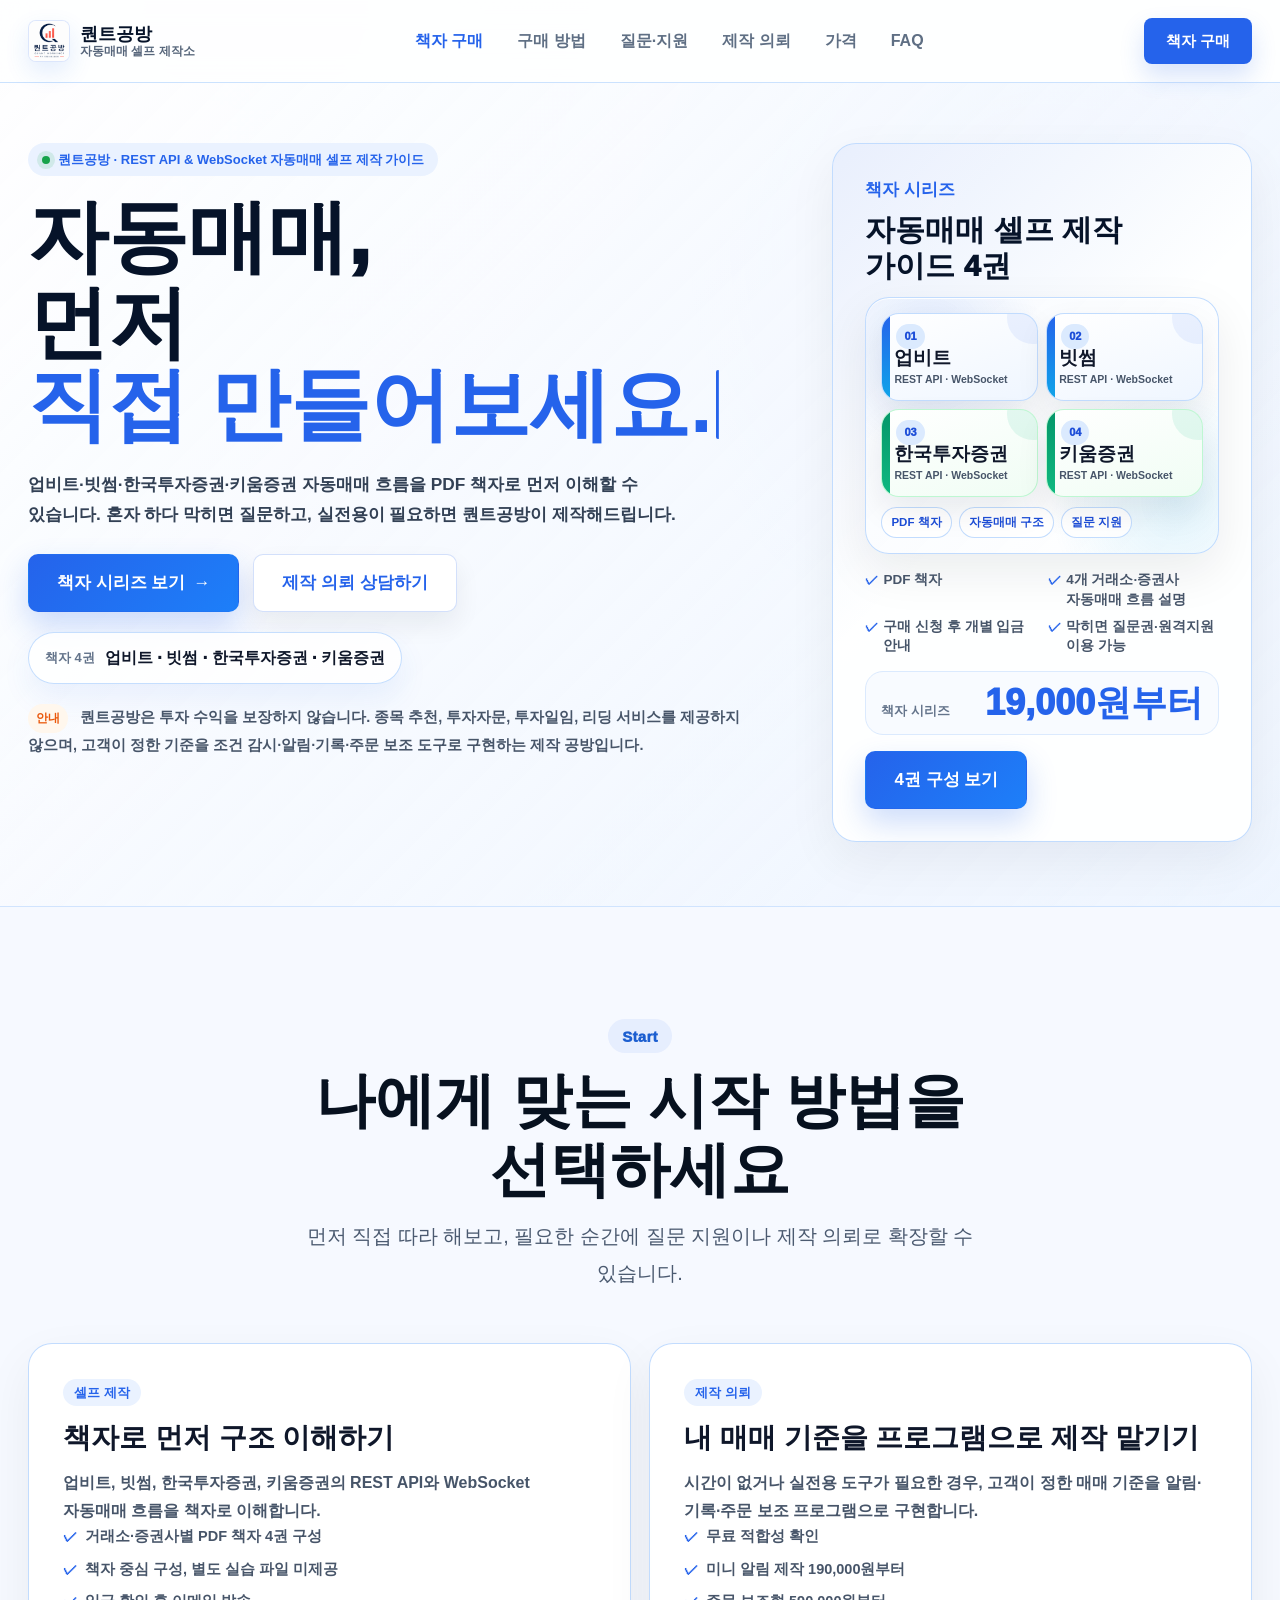
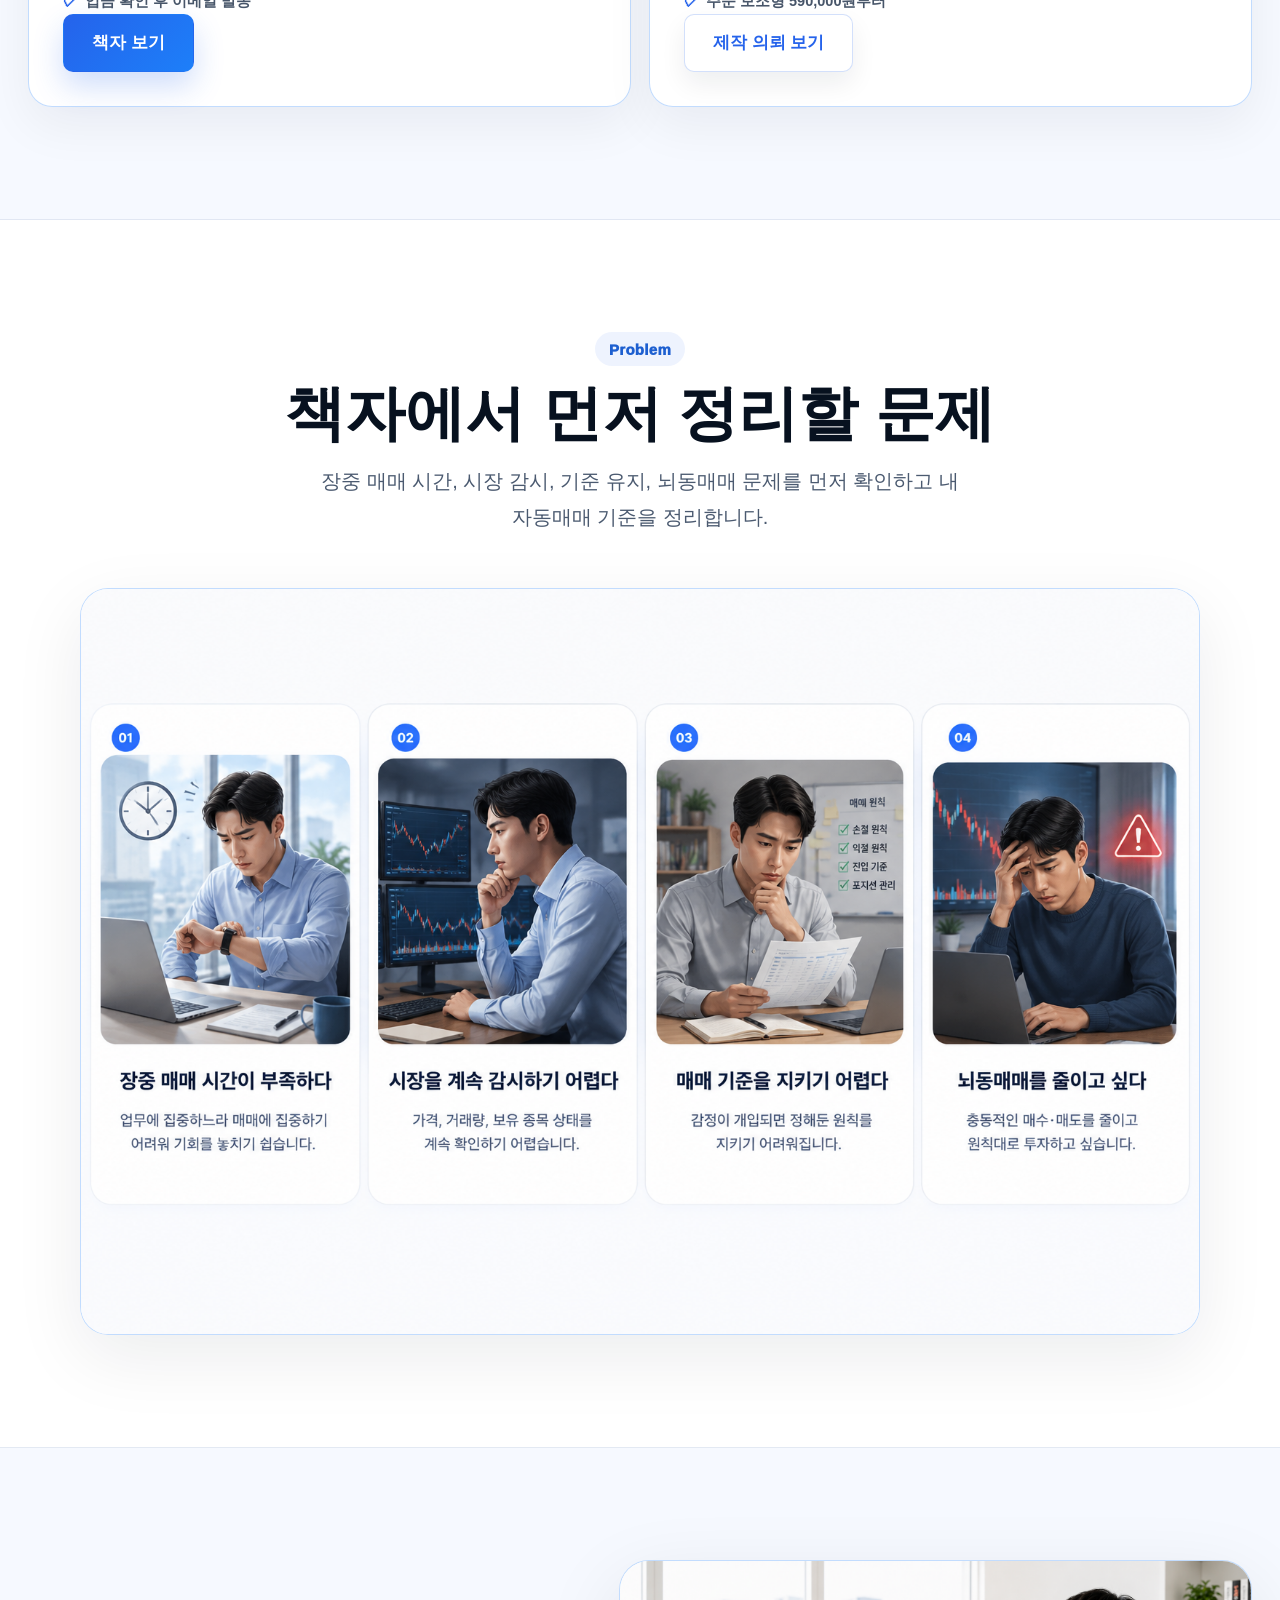
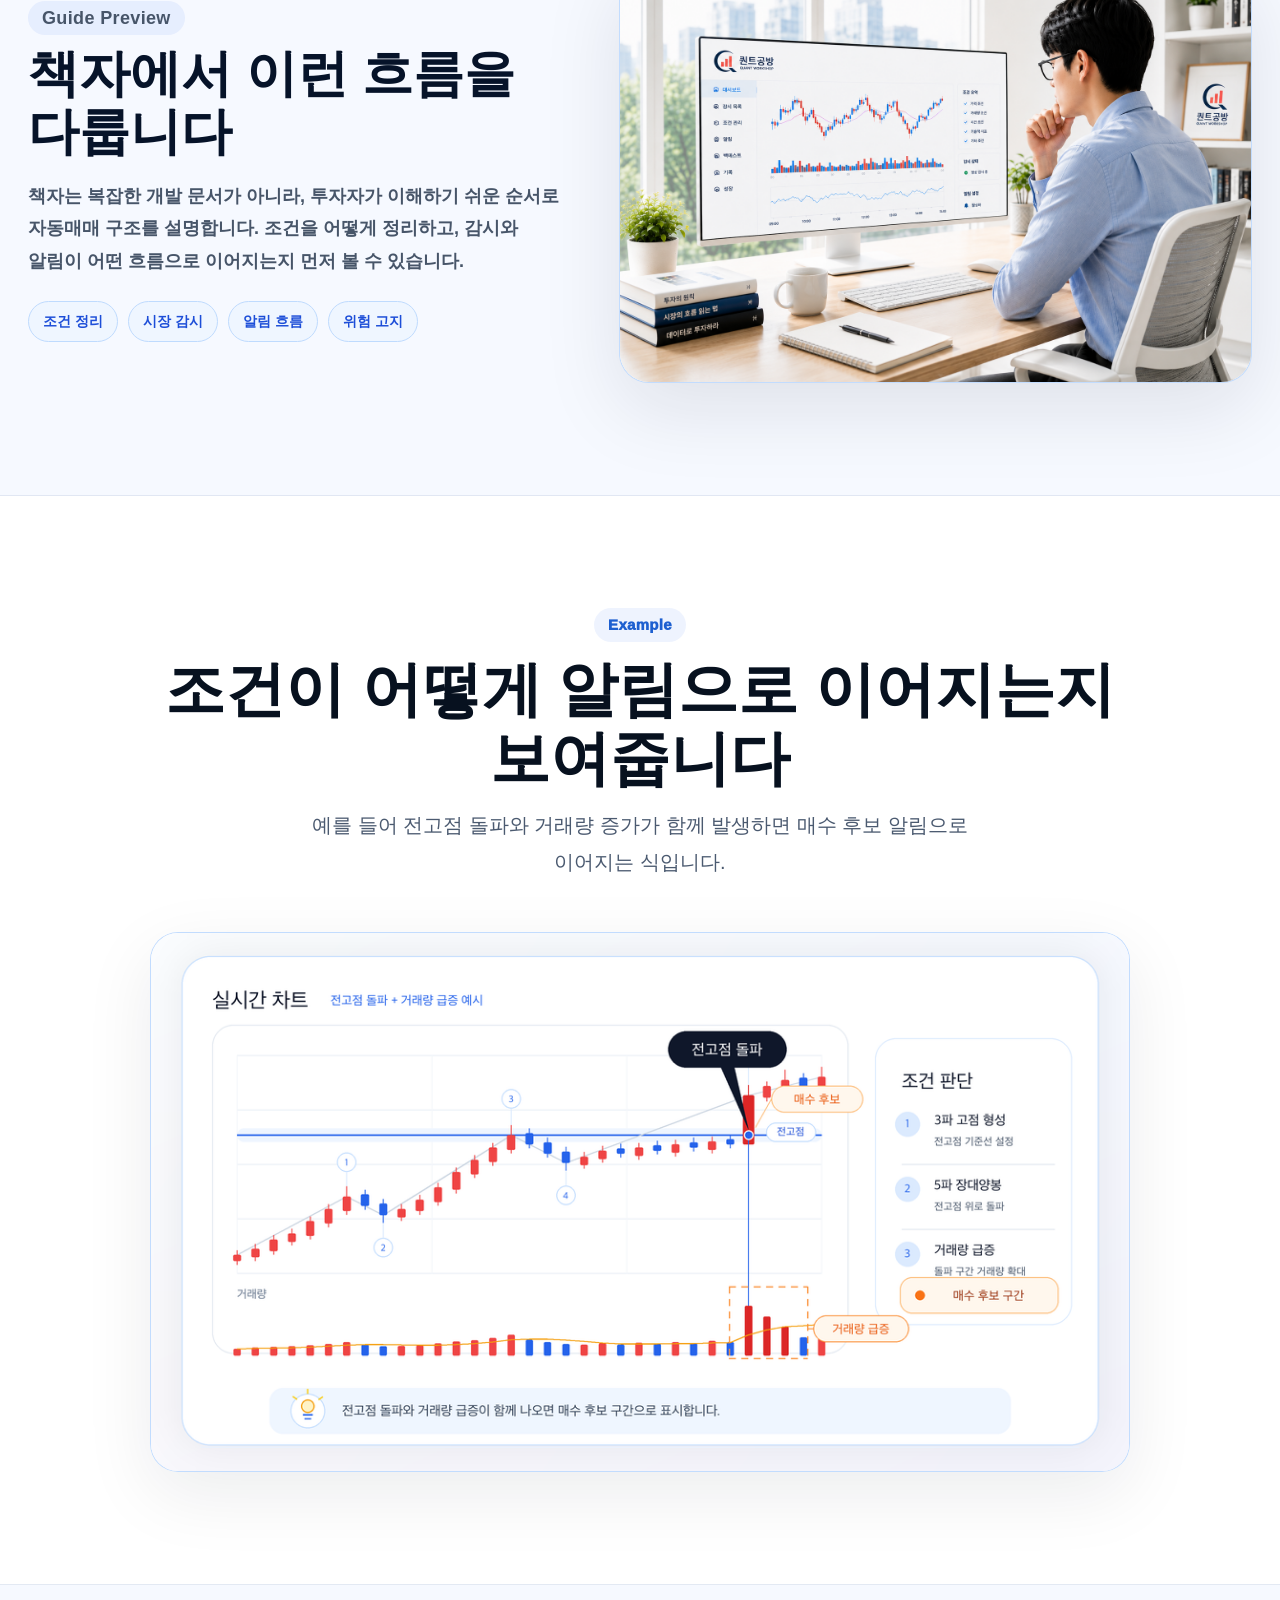
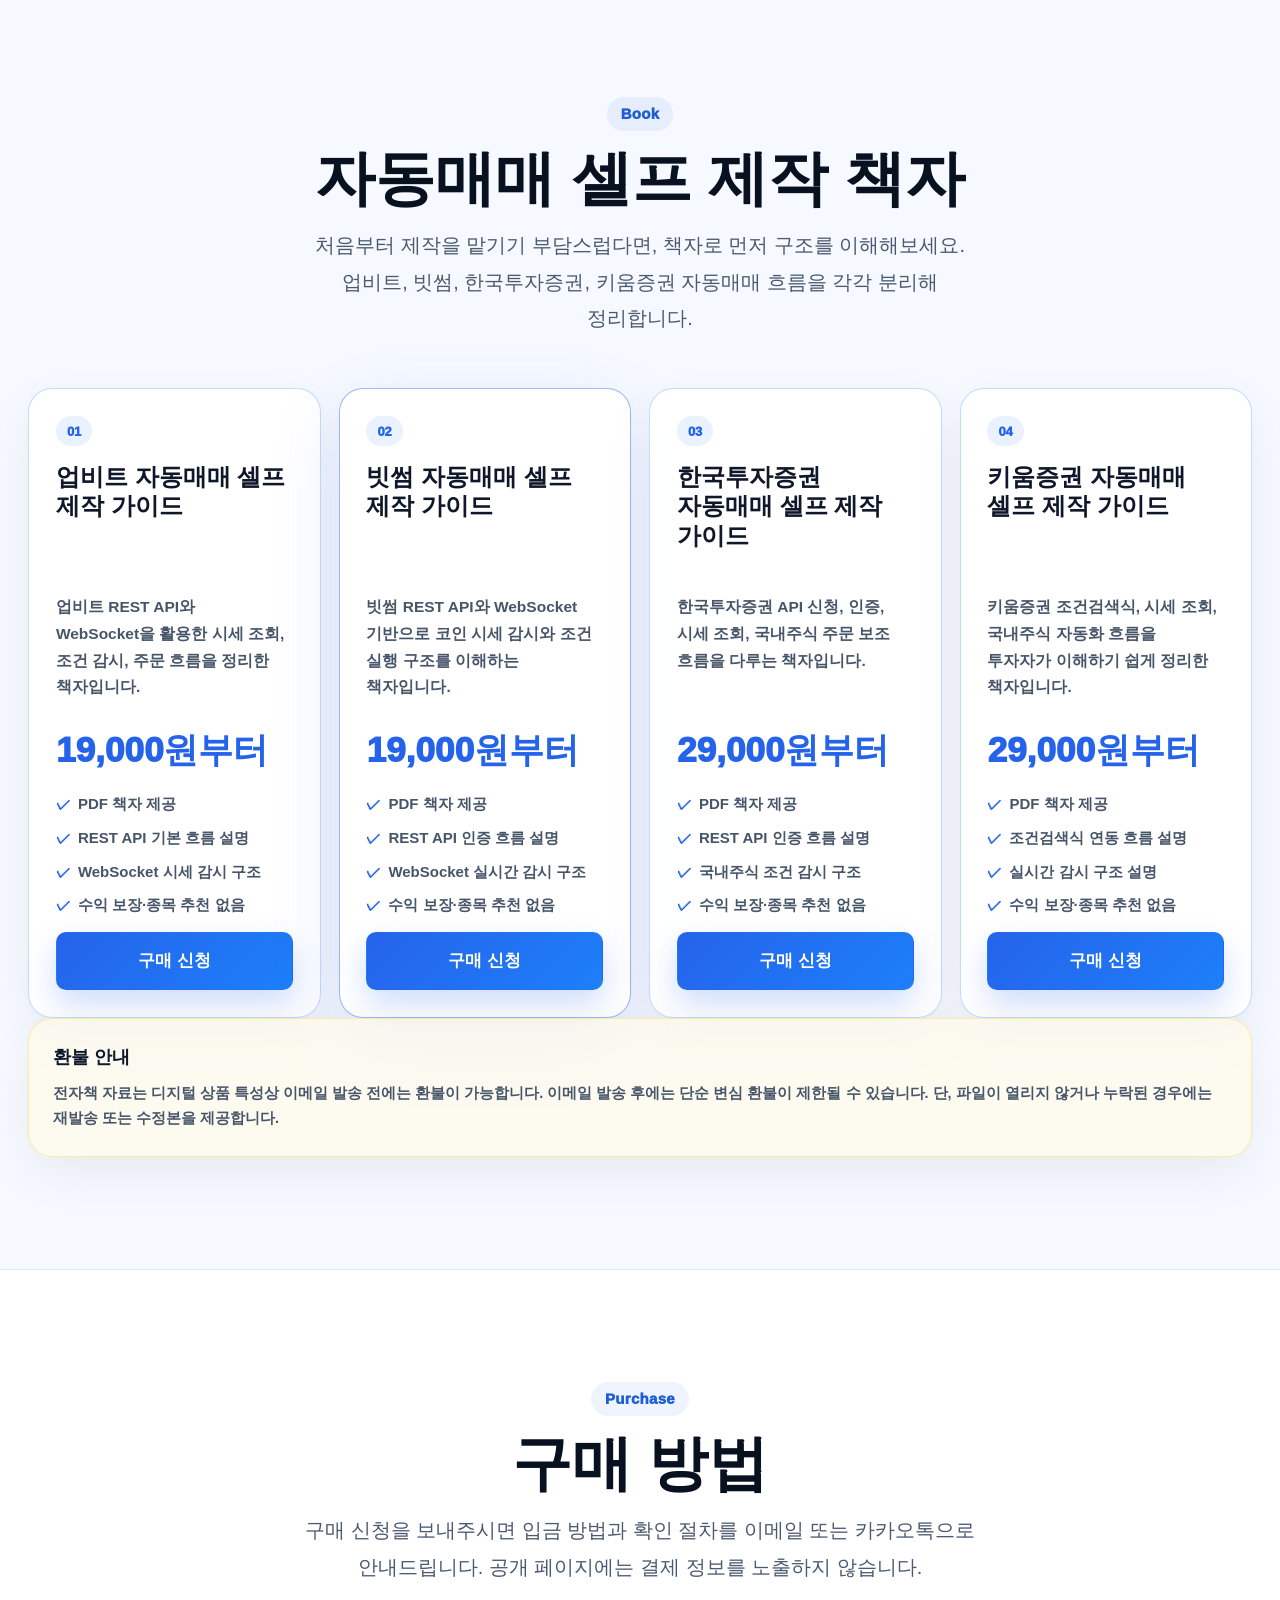
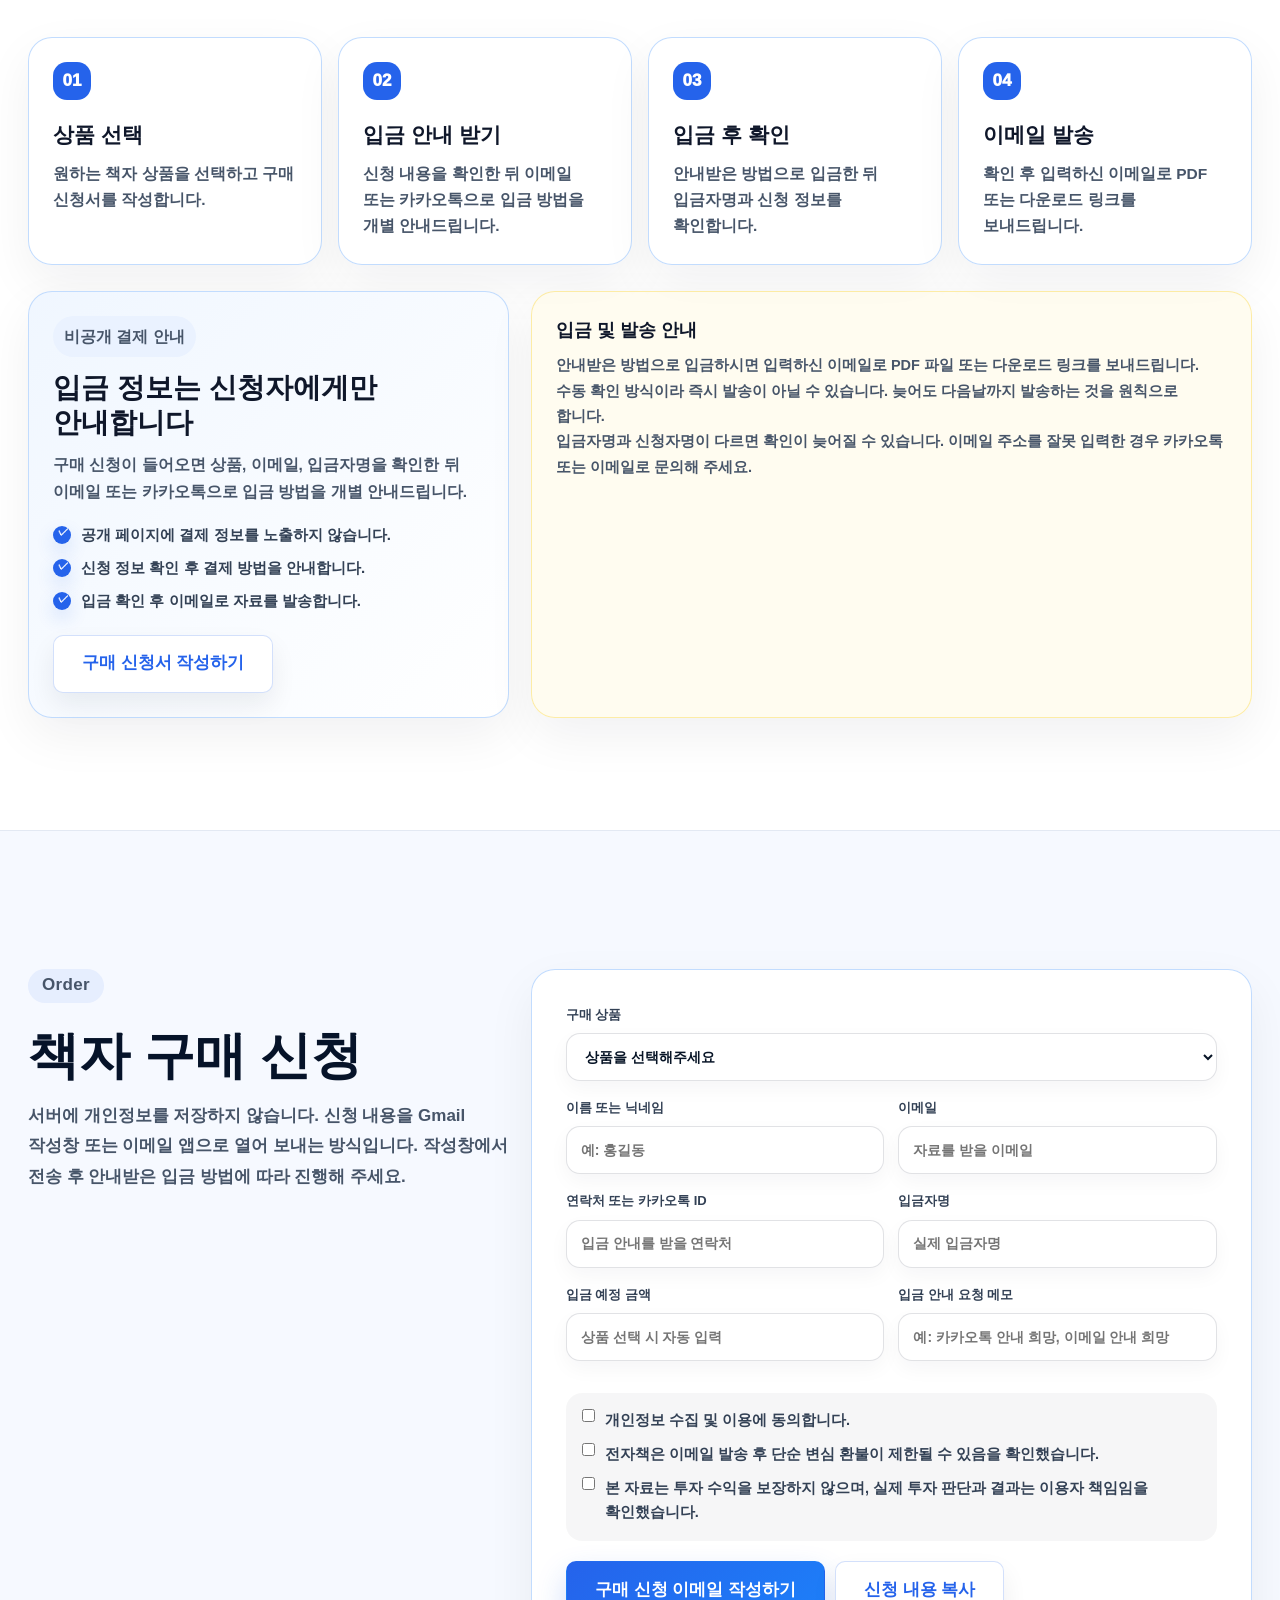
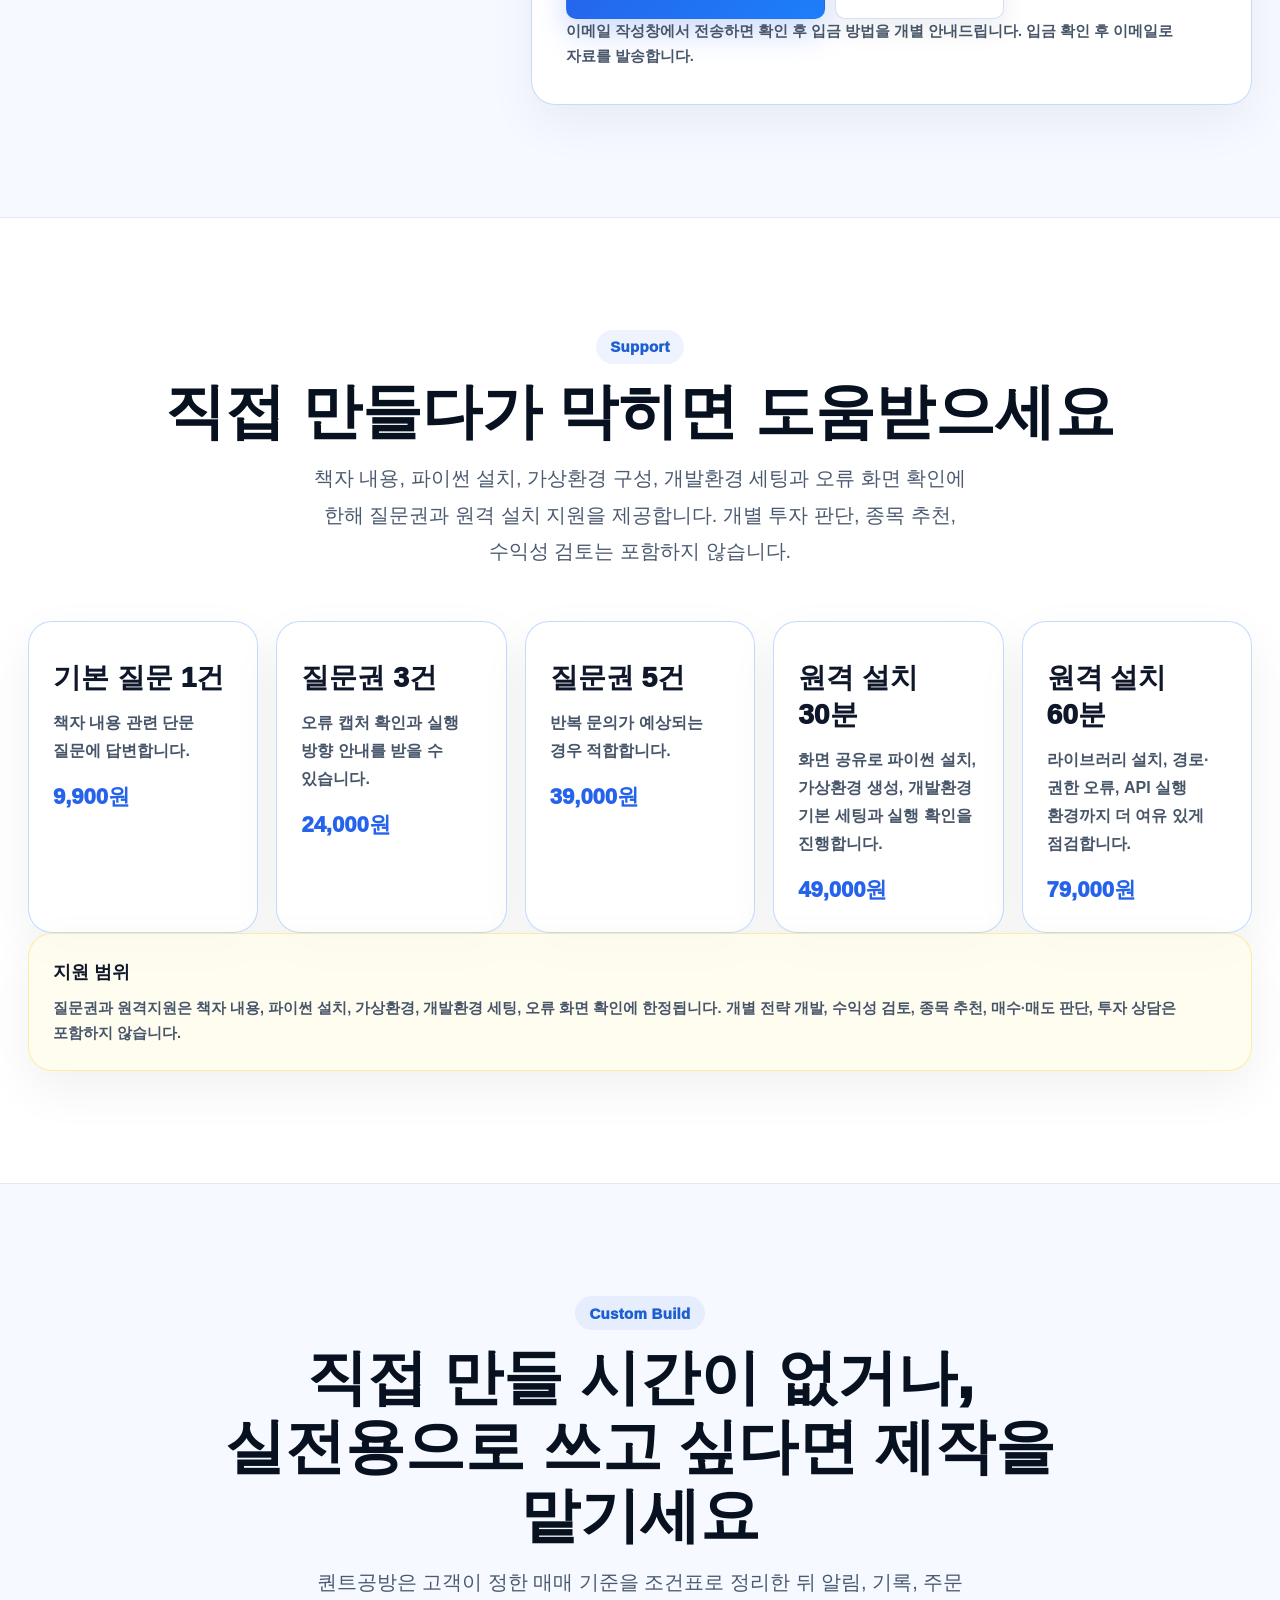
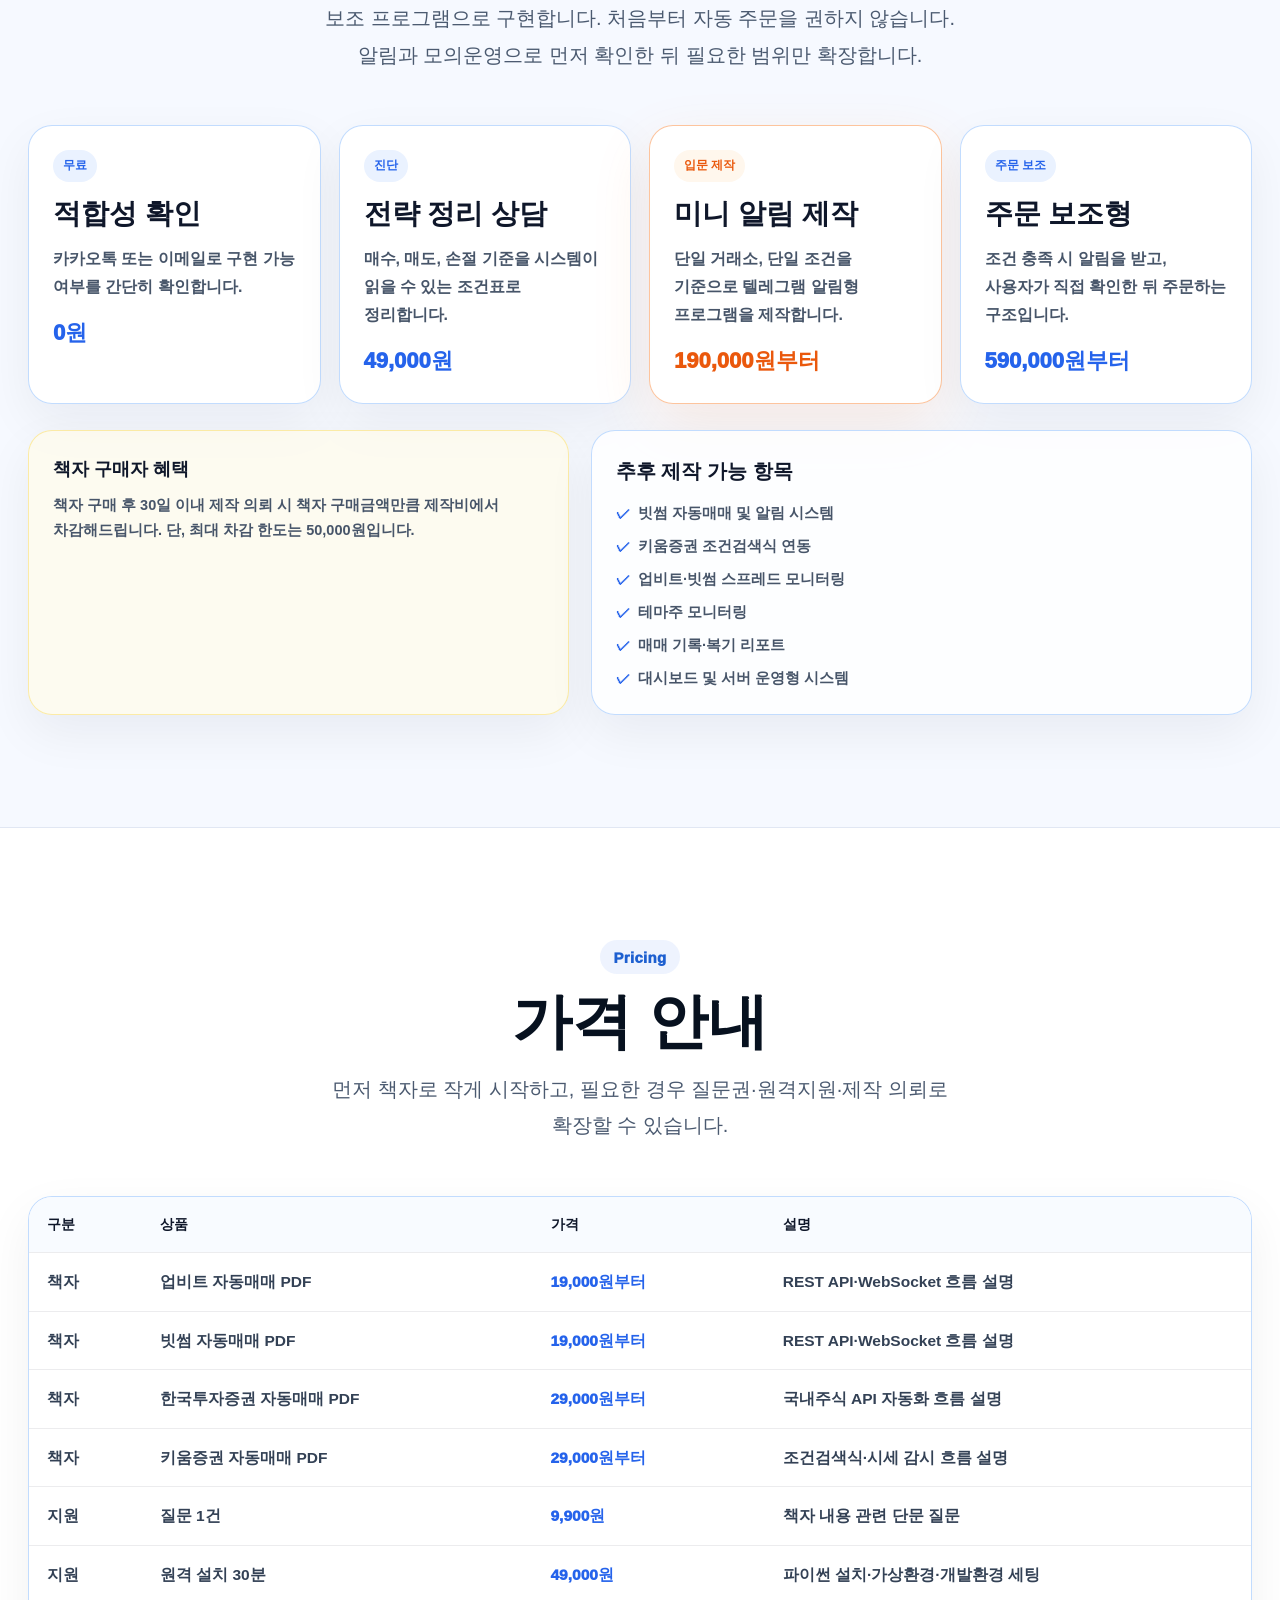
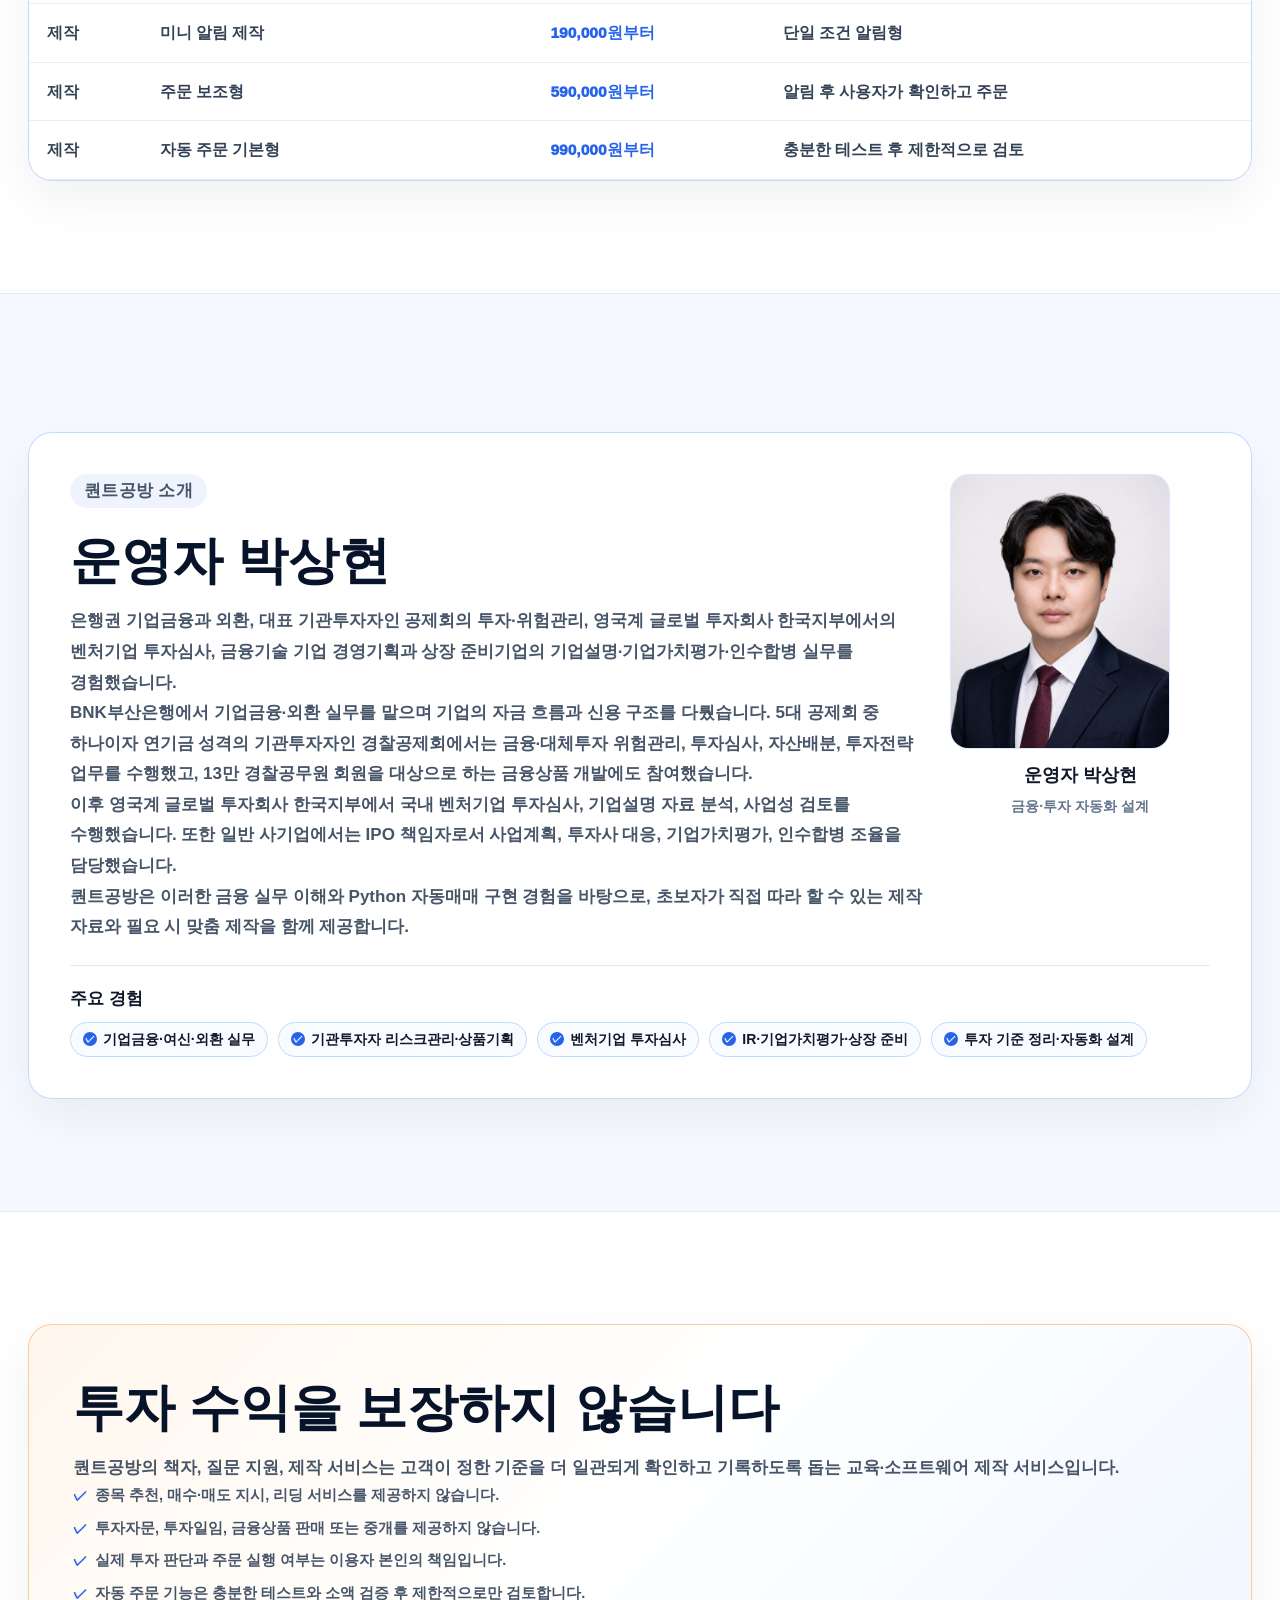
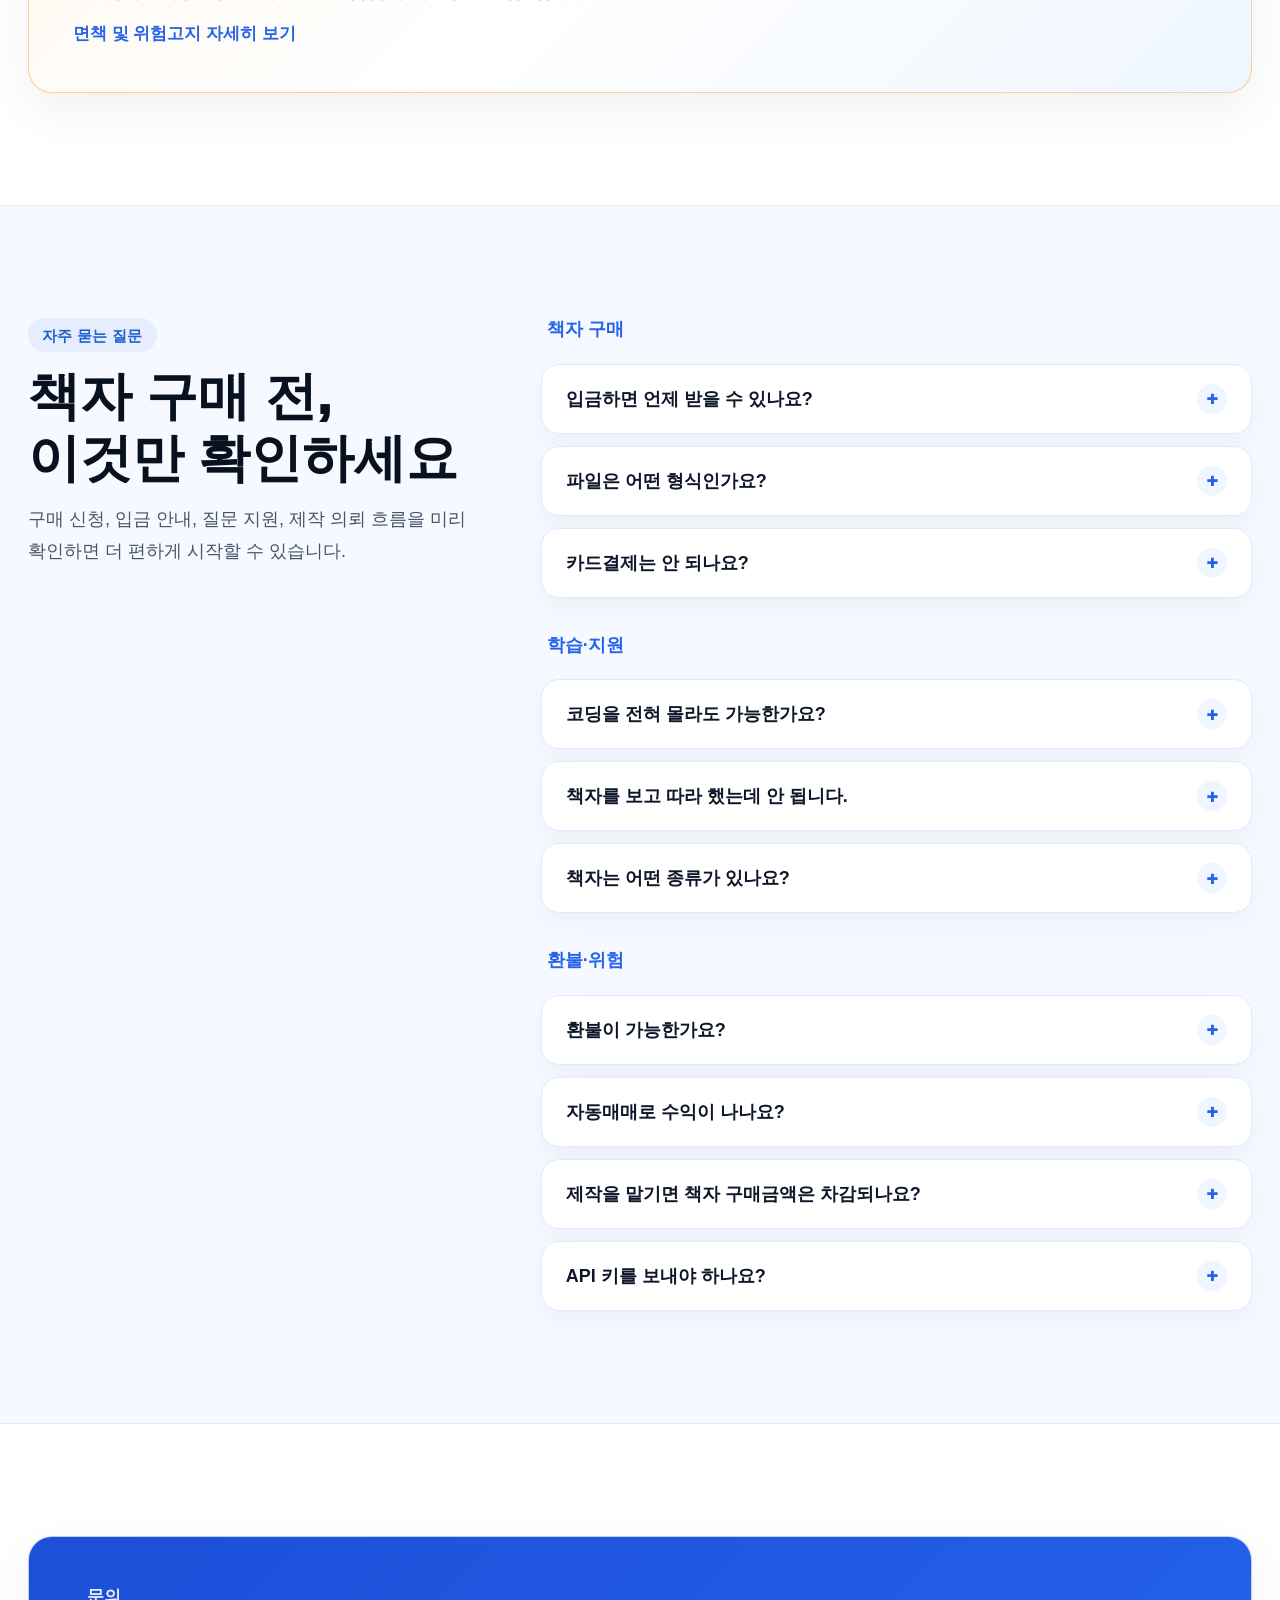
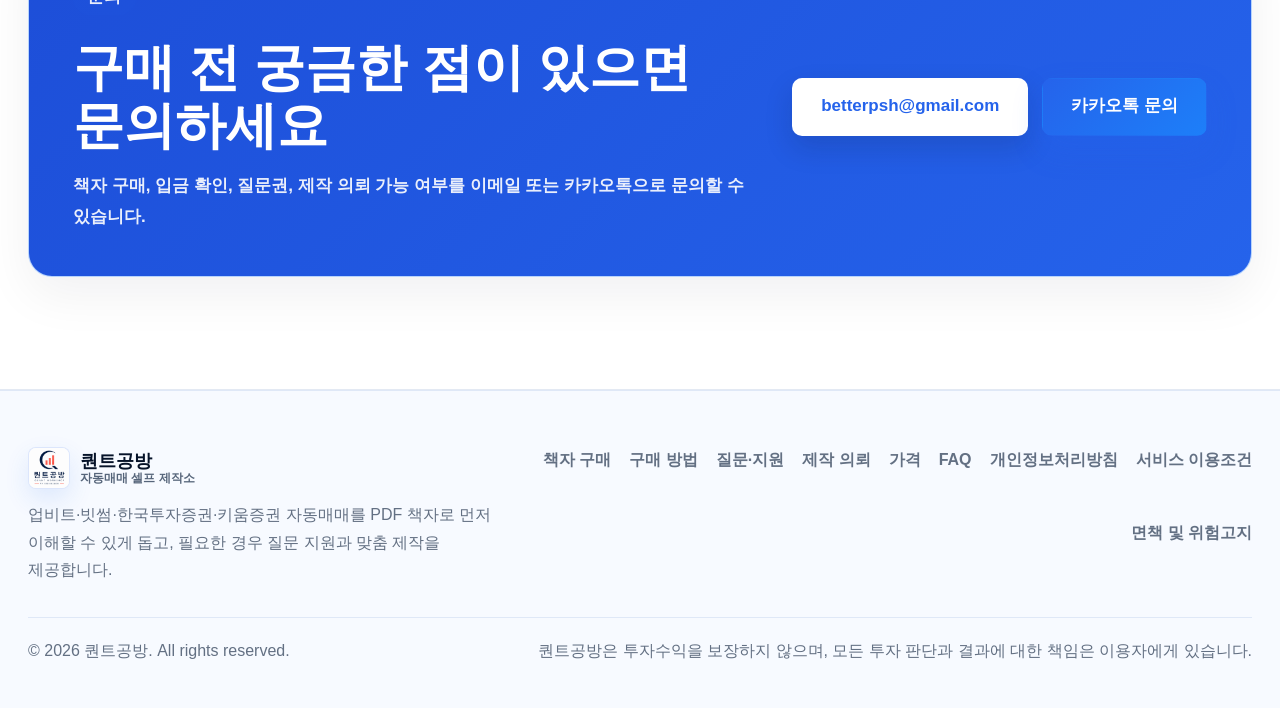
==== commit d3ca1457: "Add files via upload" ====
--- a/index.html
+++ b/index.html
@@ -426,8 +426,8 @@
             <p class="mq-section-label">Order</p>
             <h2>책자 구매 신청</h2>
             <p>
-              서버에 개인정보를 저장하지 않습니다. 신청 내용을 이메일 앱으로 열거나 복사해 보내는 방식입니다.
-              이메일 전송 후 안내받은 입금 방법에 따라 진행해 주세요.
+              서버에 개인정보를 저장하지 않습니다. 신청 내용을 Gmail 작성창 또는 이메일 앱으로 열어 보내는 방식입니다.
+              작성창에서 전송 후 안내받은 입금 방법에 따라 진행해 주세요.
             </p>
           </div>
 
@@ -483,10 +483,10 @@
             </div>
 
             <div class="form-actions">
-              <button type="submit" class="mq-btn mq-btn-primary">구매 신청 이메일 보내기</button>
+              <button type="submit" class="mq-btn mq-btn-primary">구매 신청 이메일 작성하기</button>
               <button type="button" class="mq-btn mq-btn-secondary" id="purchase-copy-btn">신청 내용 복사</button>
             </div>
-            <p class="form-note">구매 신청 이메일을 보내면 확인 후 입금 방법을 개별 안내드립니다. 입금 확인 후 이메일로 자료를 발송합니다.</p>
+            <p class="form-note">이메일 작성창에서 전송하면 확인 후 입금 방법을 개별 안내드립니다. 입금 확인 후 이메일로 자료를 발송합니다.</p>
           </form>
         </div>
       </div>
@@ -719,7 +719,7 @@
             </p>
           </div>
           <div class="qw-contact-actions">
-            <a href="mailto:betterpsh@gmail.com" class="mq-btn mq-btn-light" id="cta-email-btn">betterpsh@gmail.com</a>
+            <a href="https://mail.google.com/mail/?view=cm&fs=1&to=betterpsh%40gmail.com" class="mq-btn mq-btn-light" id="cta-email-btn" target="_blank" rel="noopener">betterpsh@gmail.com</a>
             <a href="https://open.kakao.com/o/glUMmmwi" class="mq-btn mq-btn-primary" id="cta-kakao-btn" target="_blank" rel="noopener">카카오톡 문의</a>
           </div>
         </div>
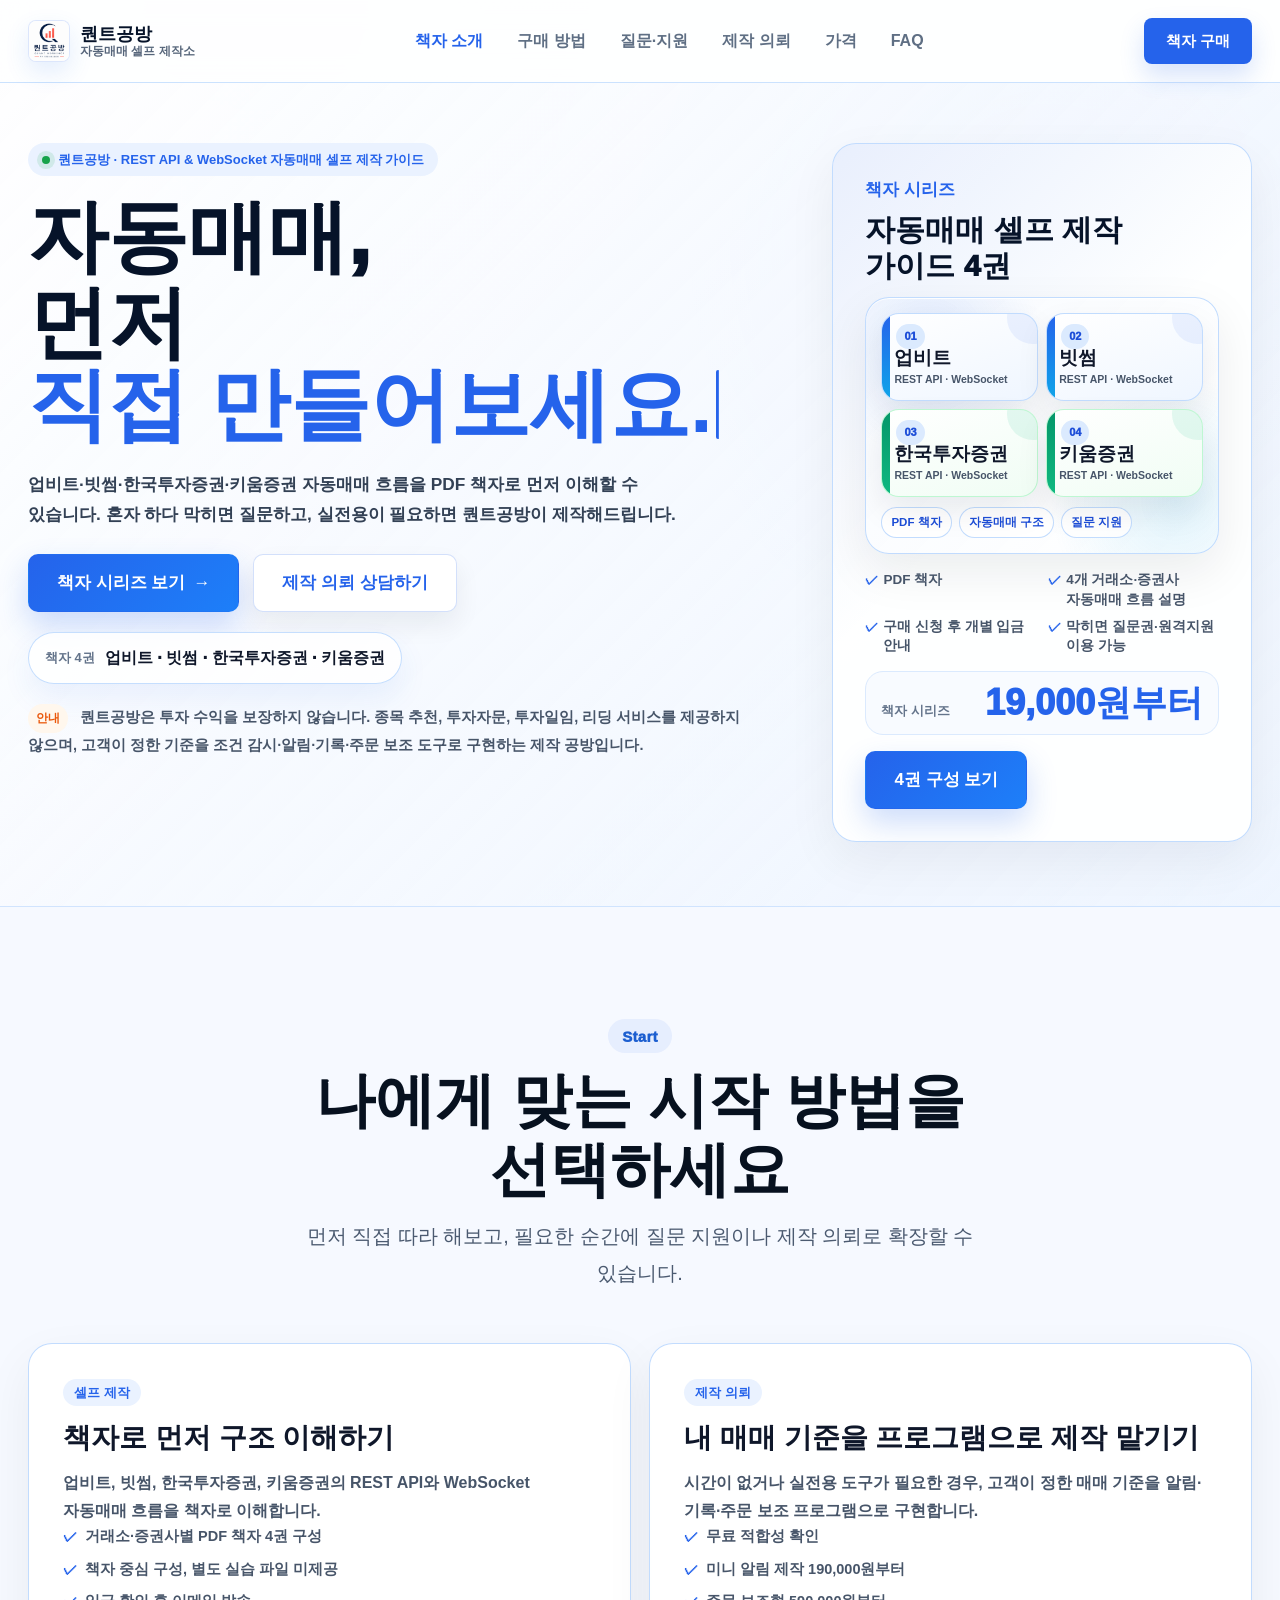
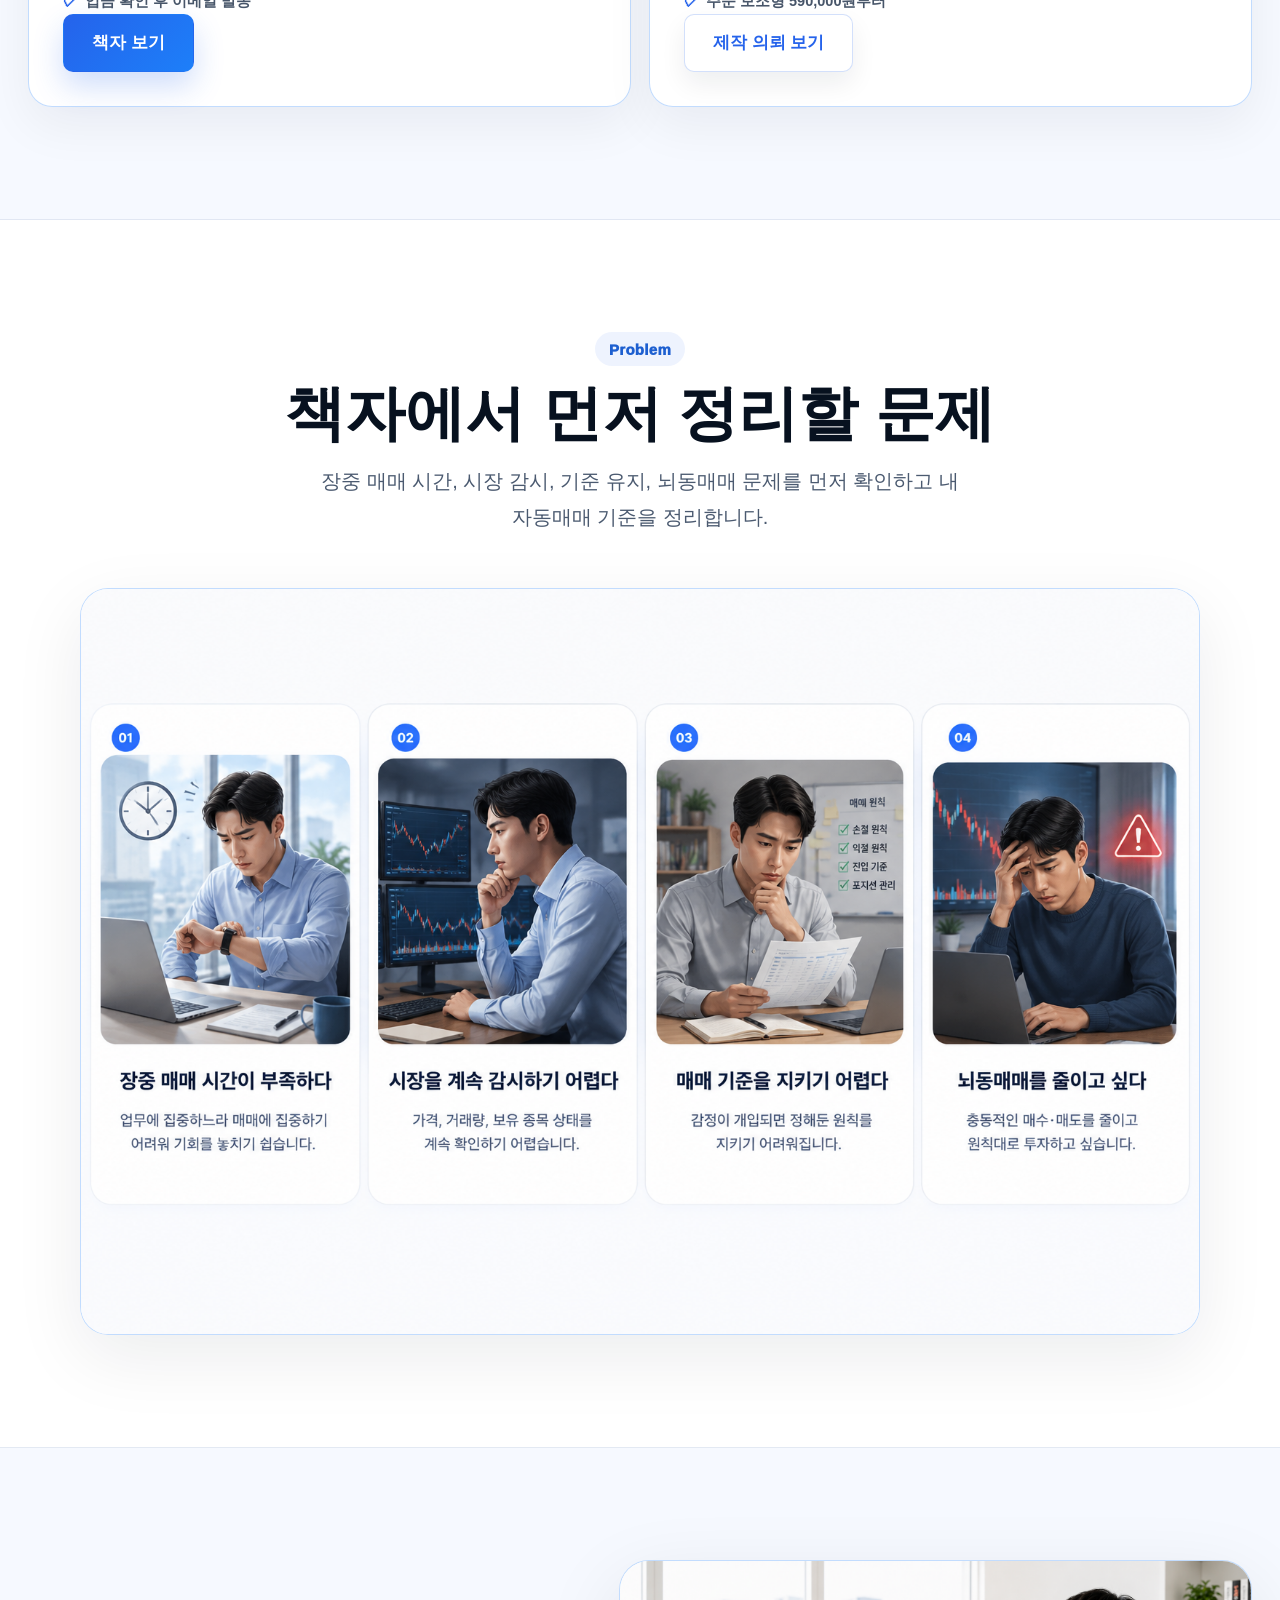
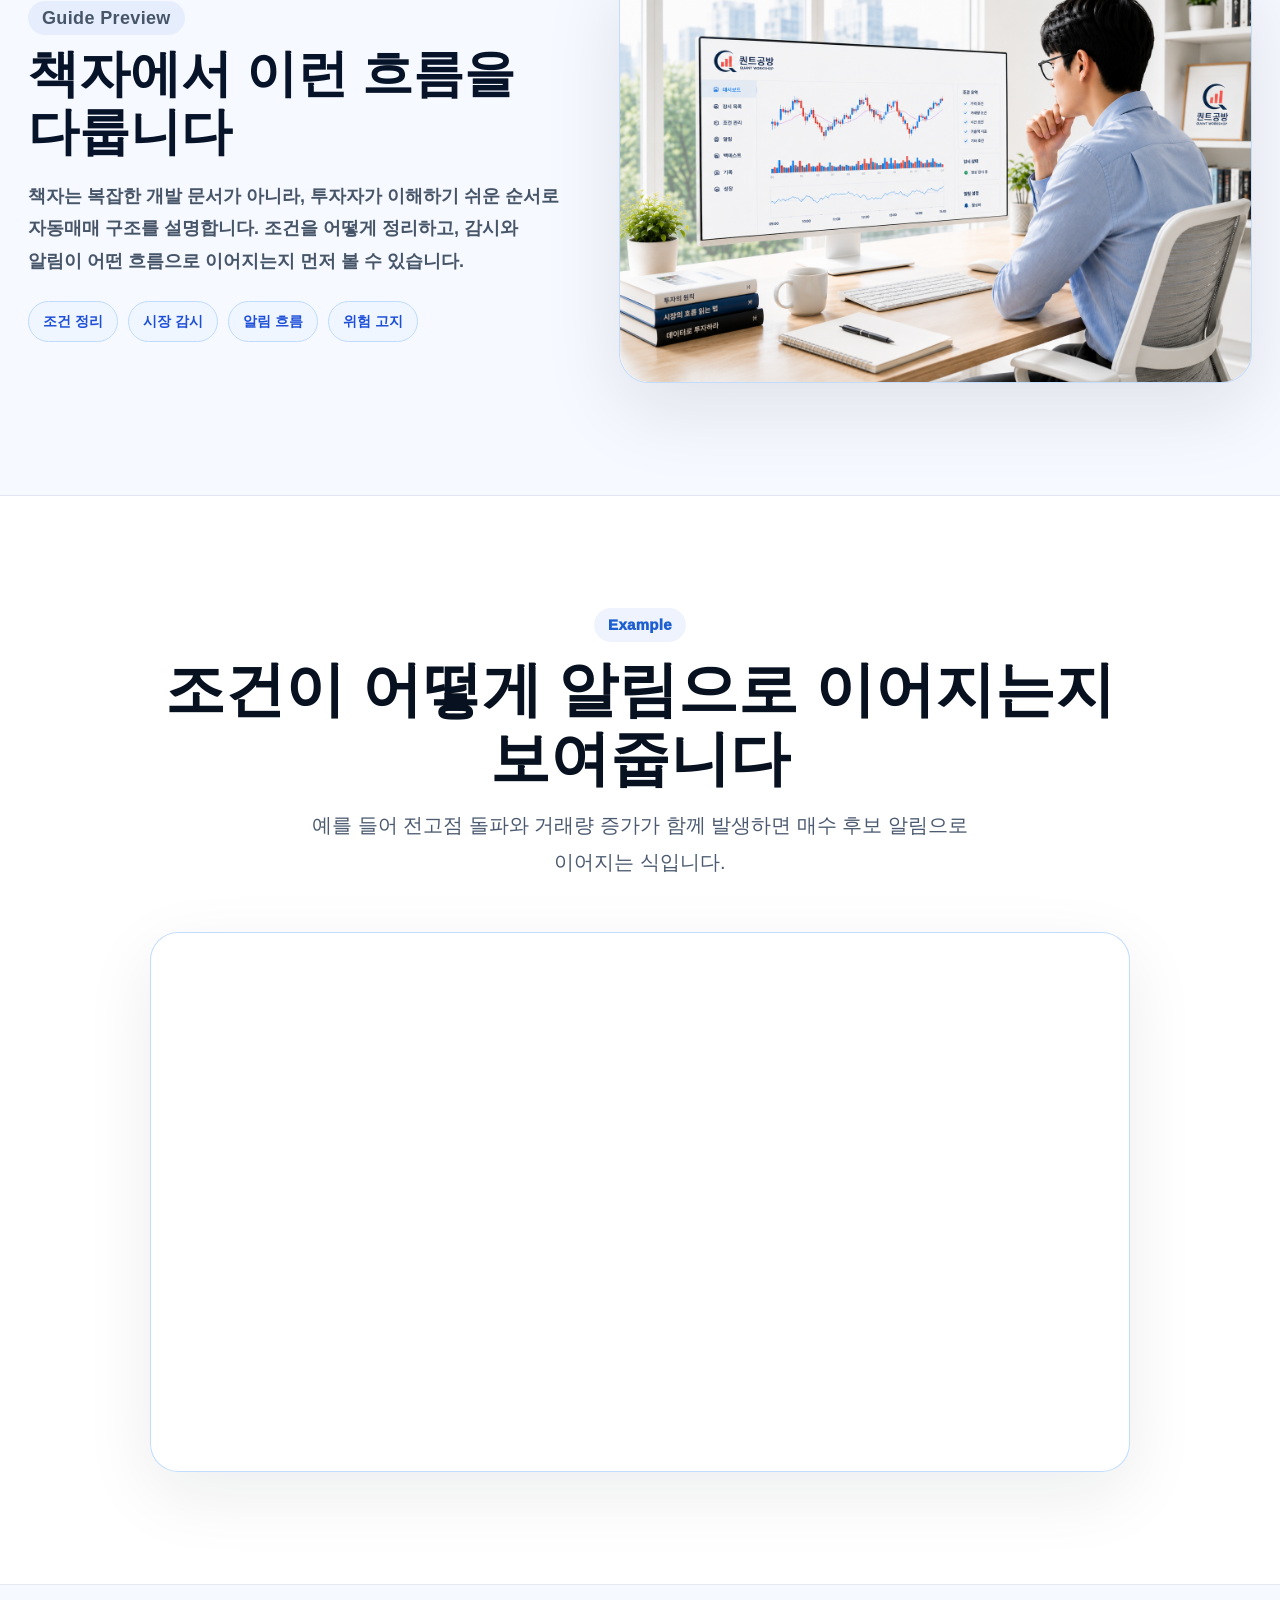
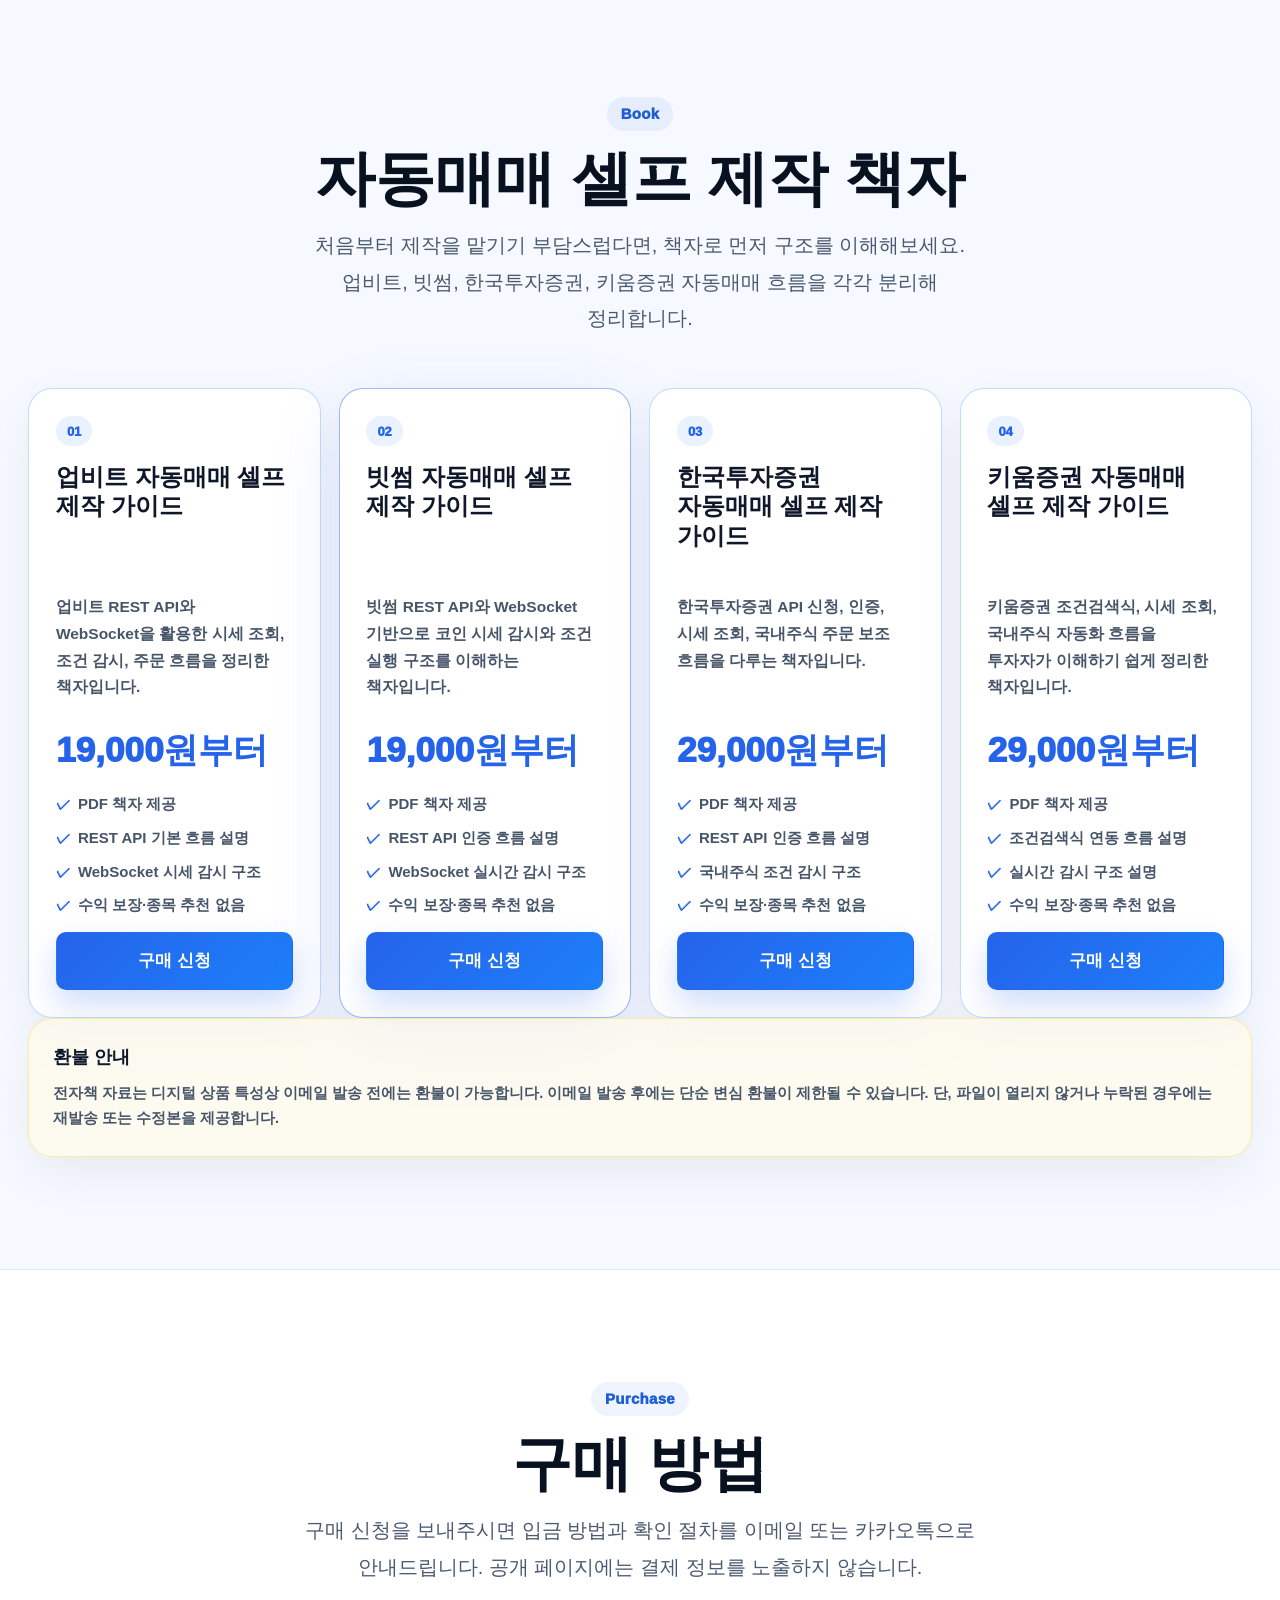
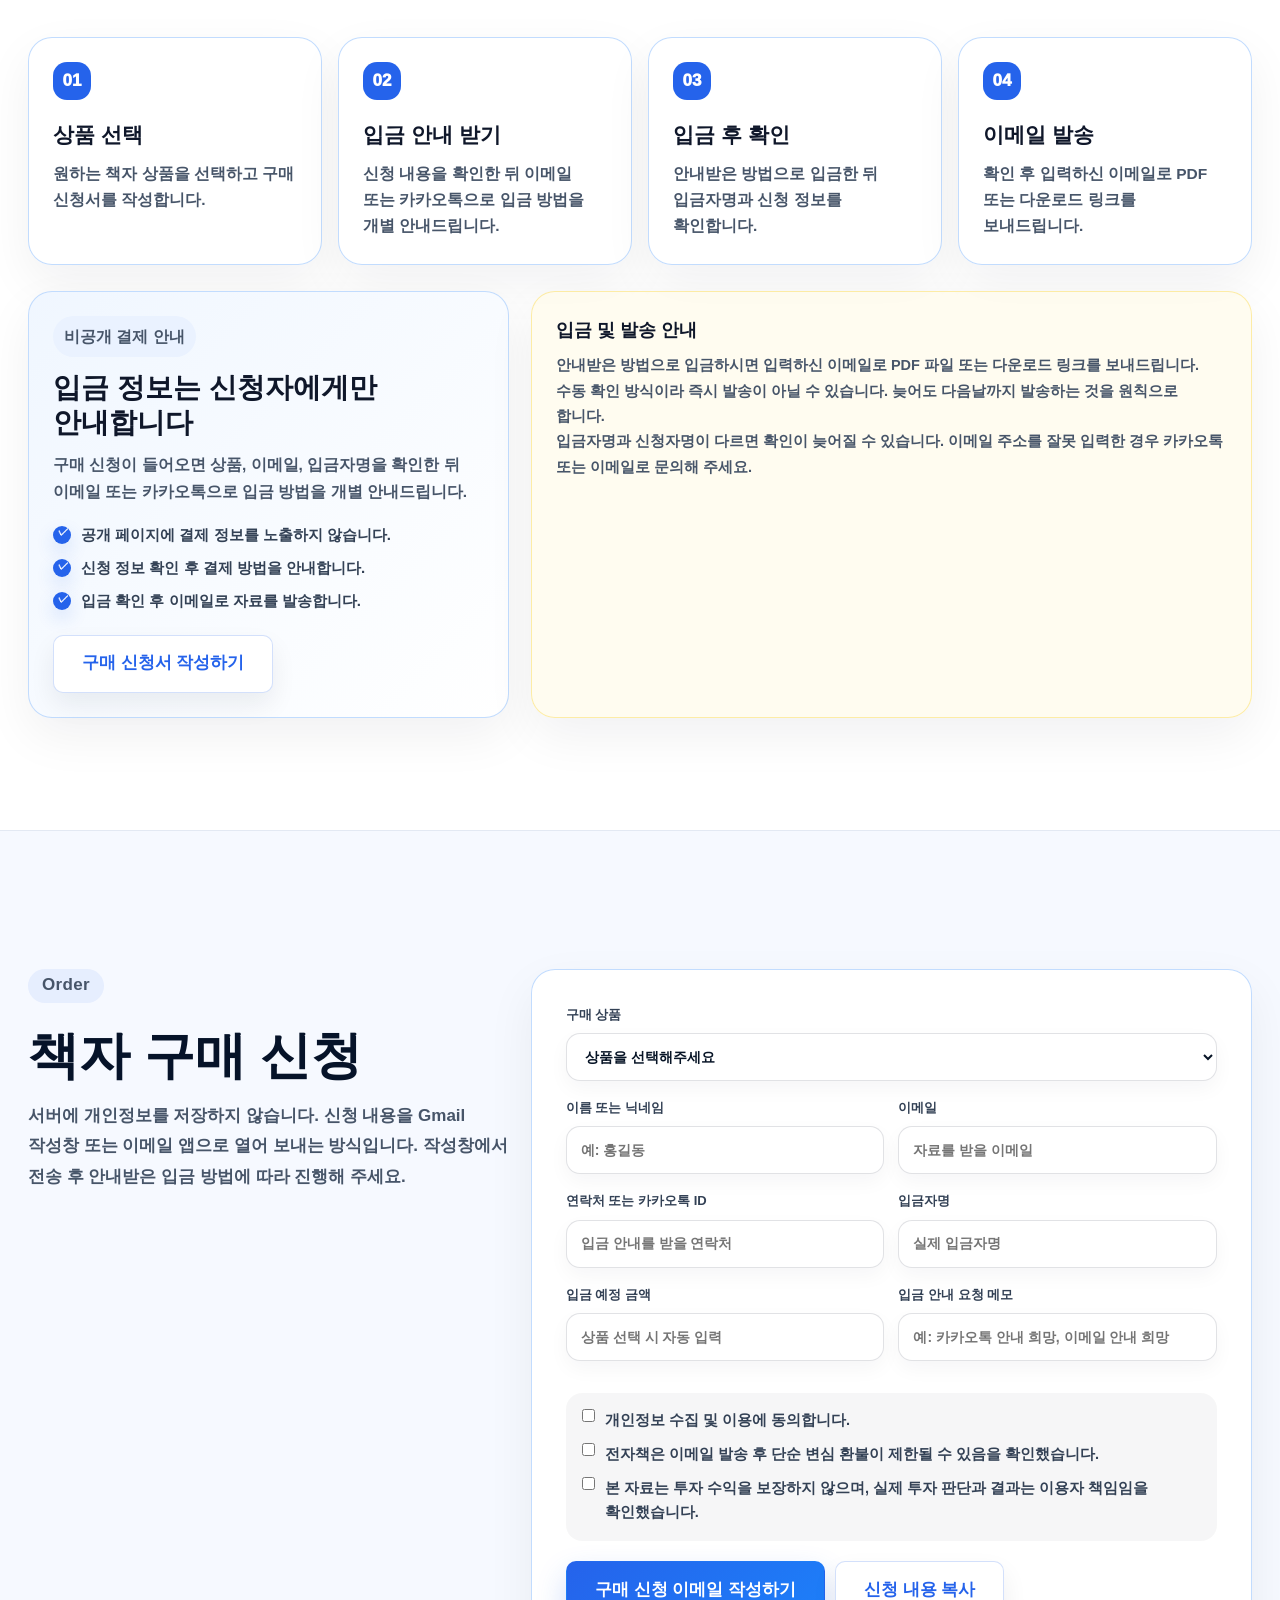
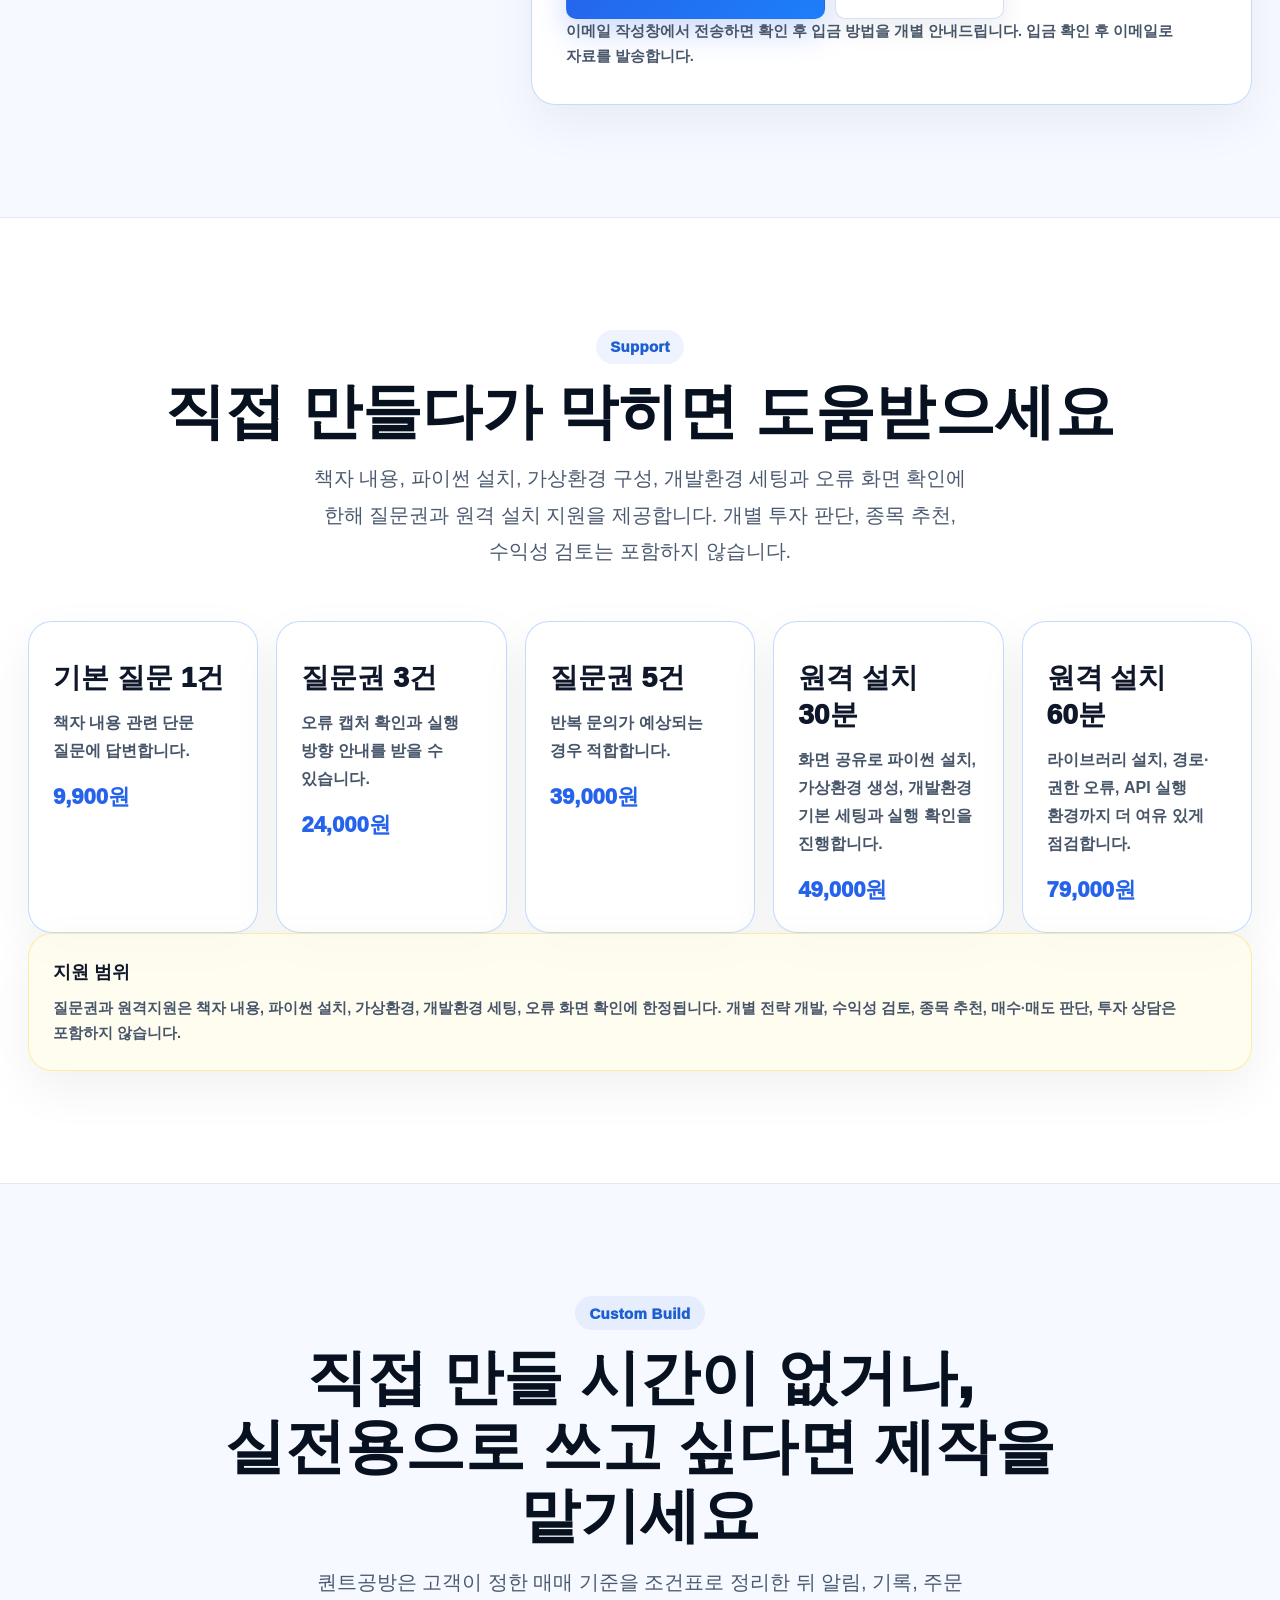
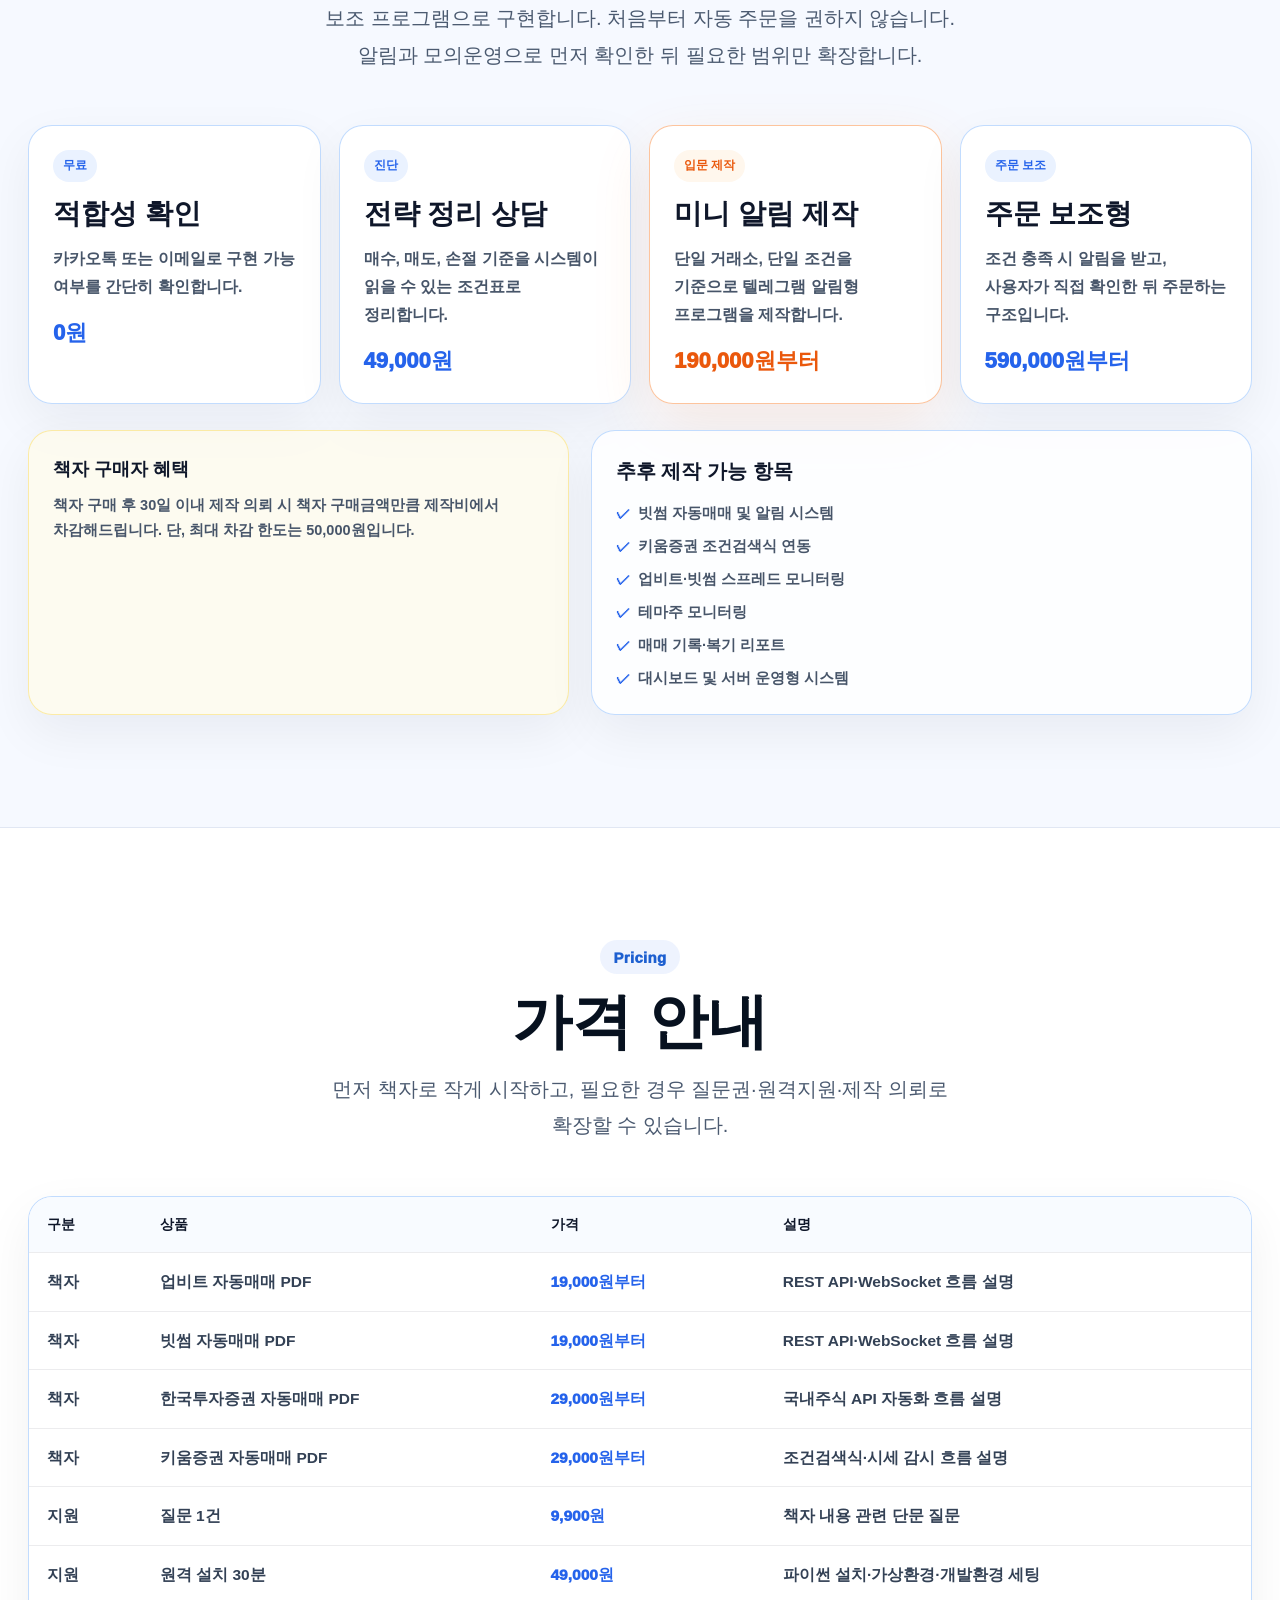
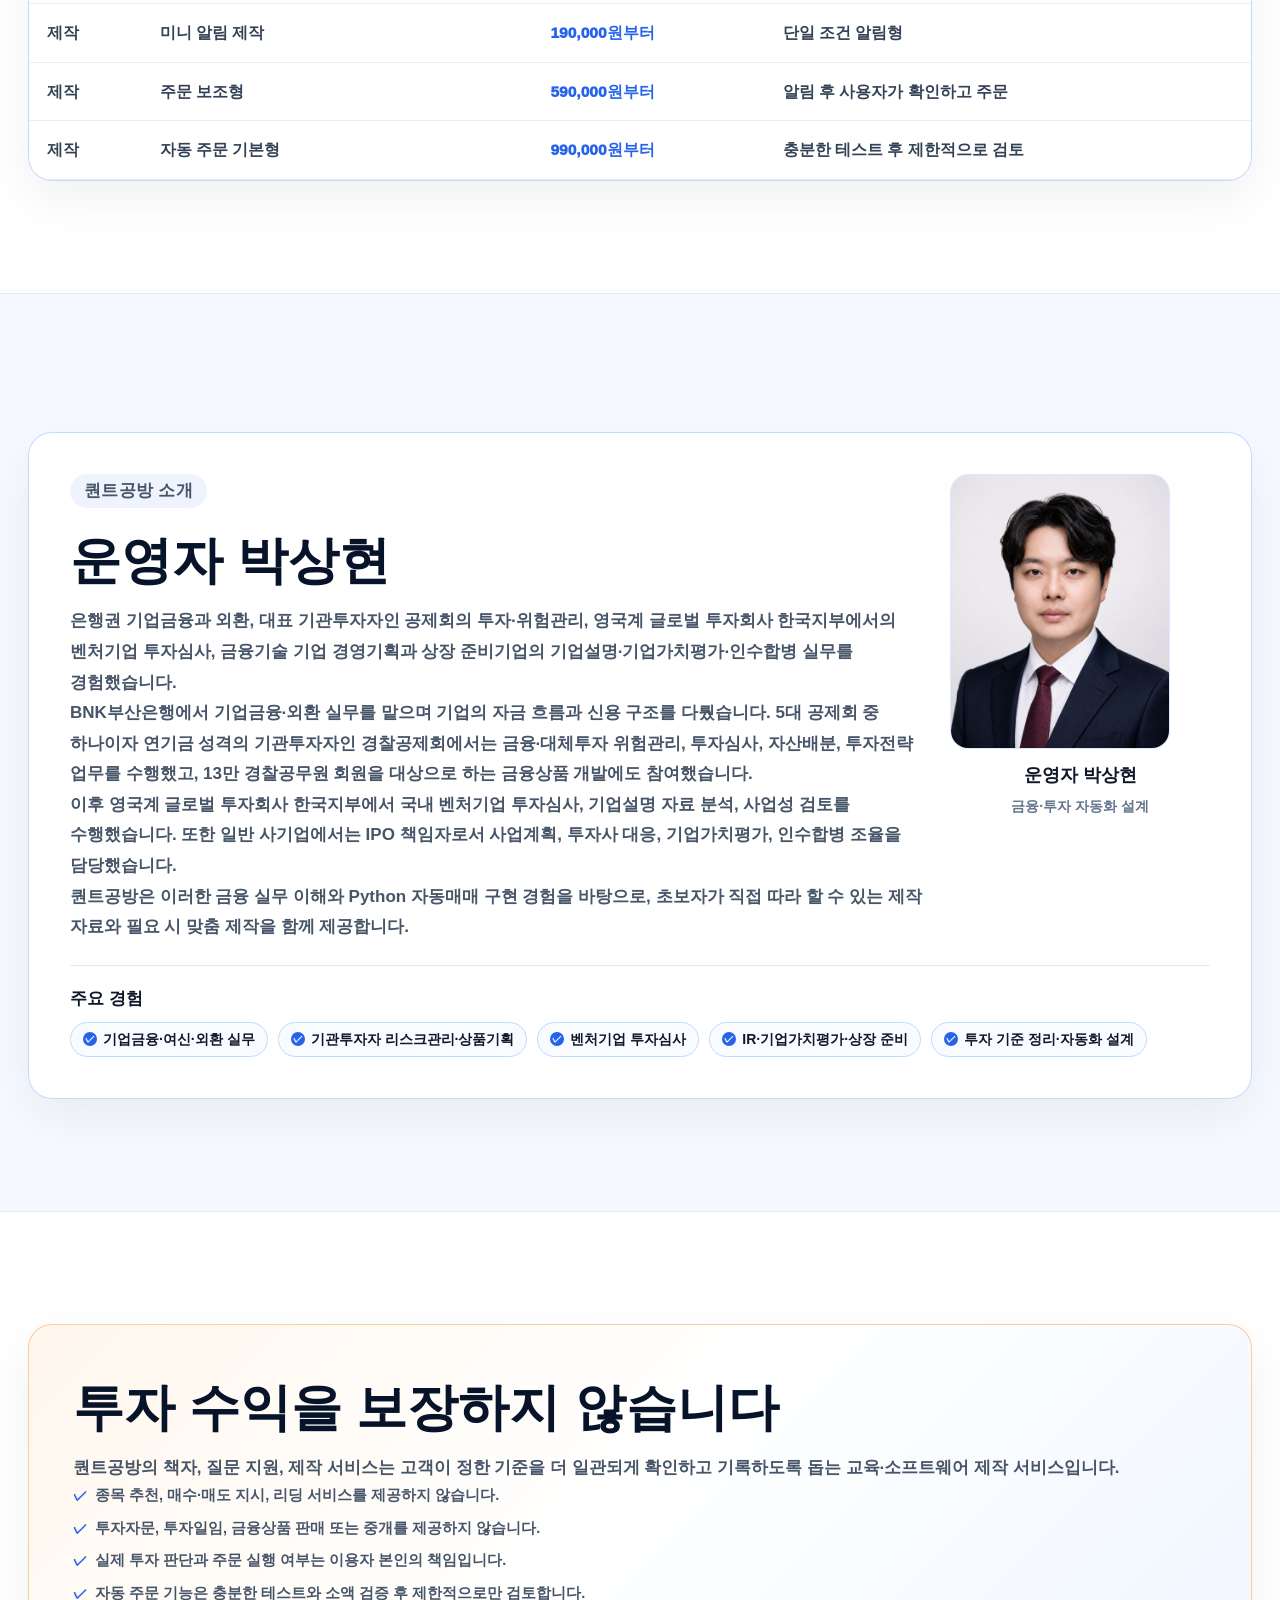
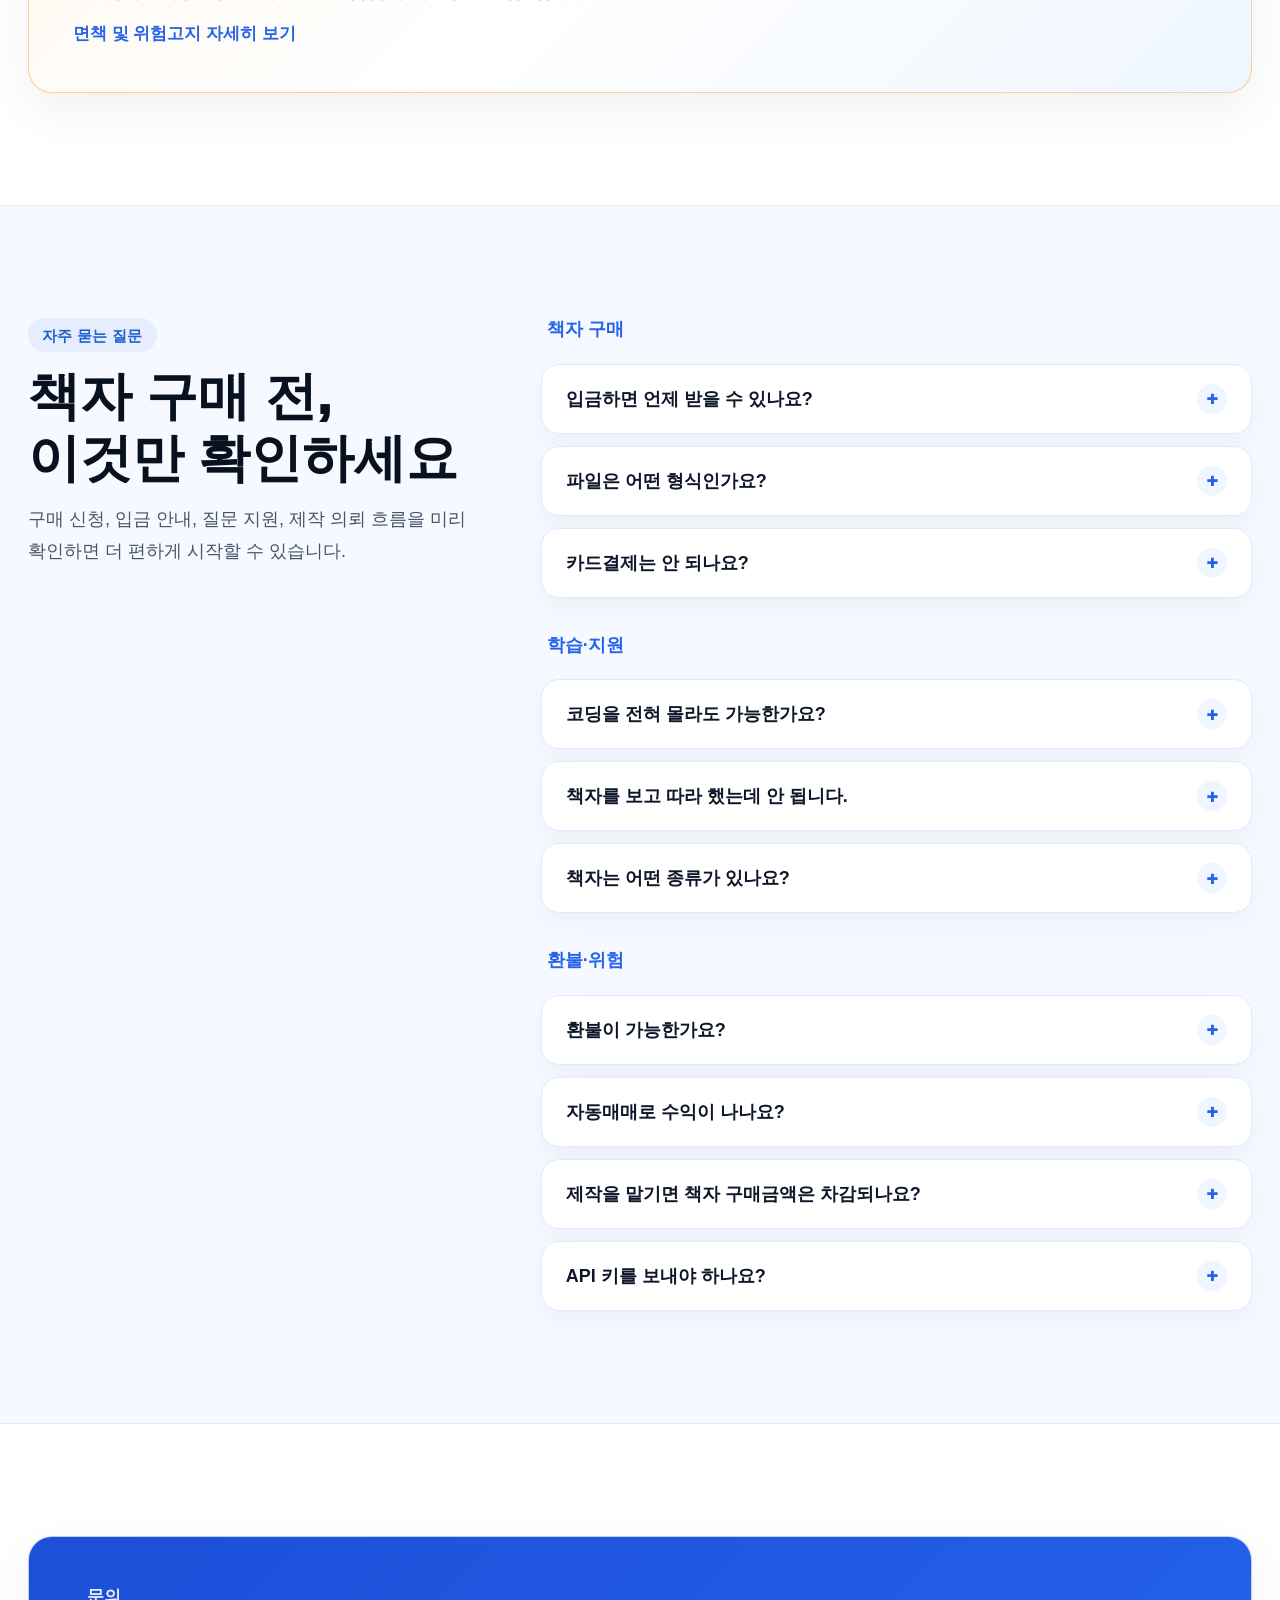
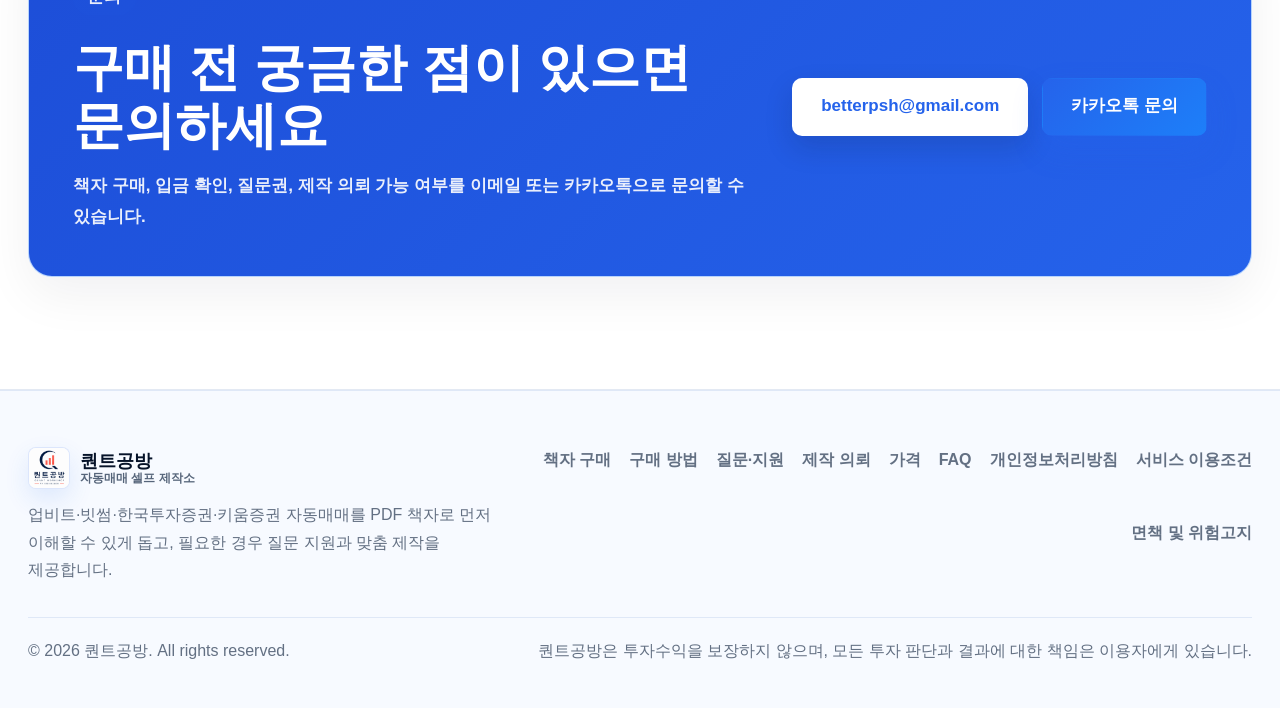
==== commit ac0ab2d6: "Add files via upload" ====
--- a/index.html
+++ b/index.html
@@ -82,7 +82,7 @@
   <div class="mobile-drawer" id="mobile-drawer" aria-hidden="true">
     <div class="drawer-overlay" id="drawer-overlay"></div>
     <nav class="drawer-panel" aria-label="모바일 메뉴">
-      <a href="#books" class="drawer-link">책자 구매</a>
+      <a href="#books" class="drawer-link">책자 소개</a>
       <a href="#purchase-flow" class="drawer-link">구매 방법</a>
       <a href="#support" class="drawer-link">질문·지원</a>
       <a href="#custom-build" class="drawer-link">제작 의뢰</a>
@@ -104,7 +104,7 @@
       </a>
 
       <nav class="nav-menu mq-nav-menu" aria-label="주요 메뉴" id="nav-menu">
-        <a href="#books">책자 구매</a>
+        <a href="#books">책자 소개</a>
         <a href="#purchase-flow">구매 방법</a>
         <a href="#support">질문·지원</a>
         <a href="#custom-build">제작 의뢰</a>
@@ -113,7 +113,7 @@
       </nav>
 
       <div class="mq-nav-right">
-        <a href="#books" class="nav-cta mq-nav-cta" id="nav-cta-btn">책자 구매</a>
+        <a href="#purchase-form" class="nav-cta mq-nav-cta" id="nav-cta-btn">책자 구매</a>
         <button class="hamburger" id="hamburger" aria-expanded="false" aria-controls="mobile-drawer" aria-label="메뉴 열기">
           <span></span>
           <span></span>
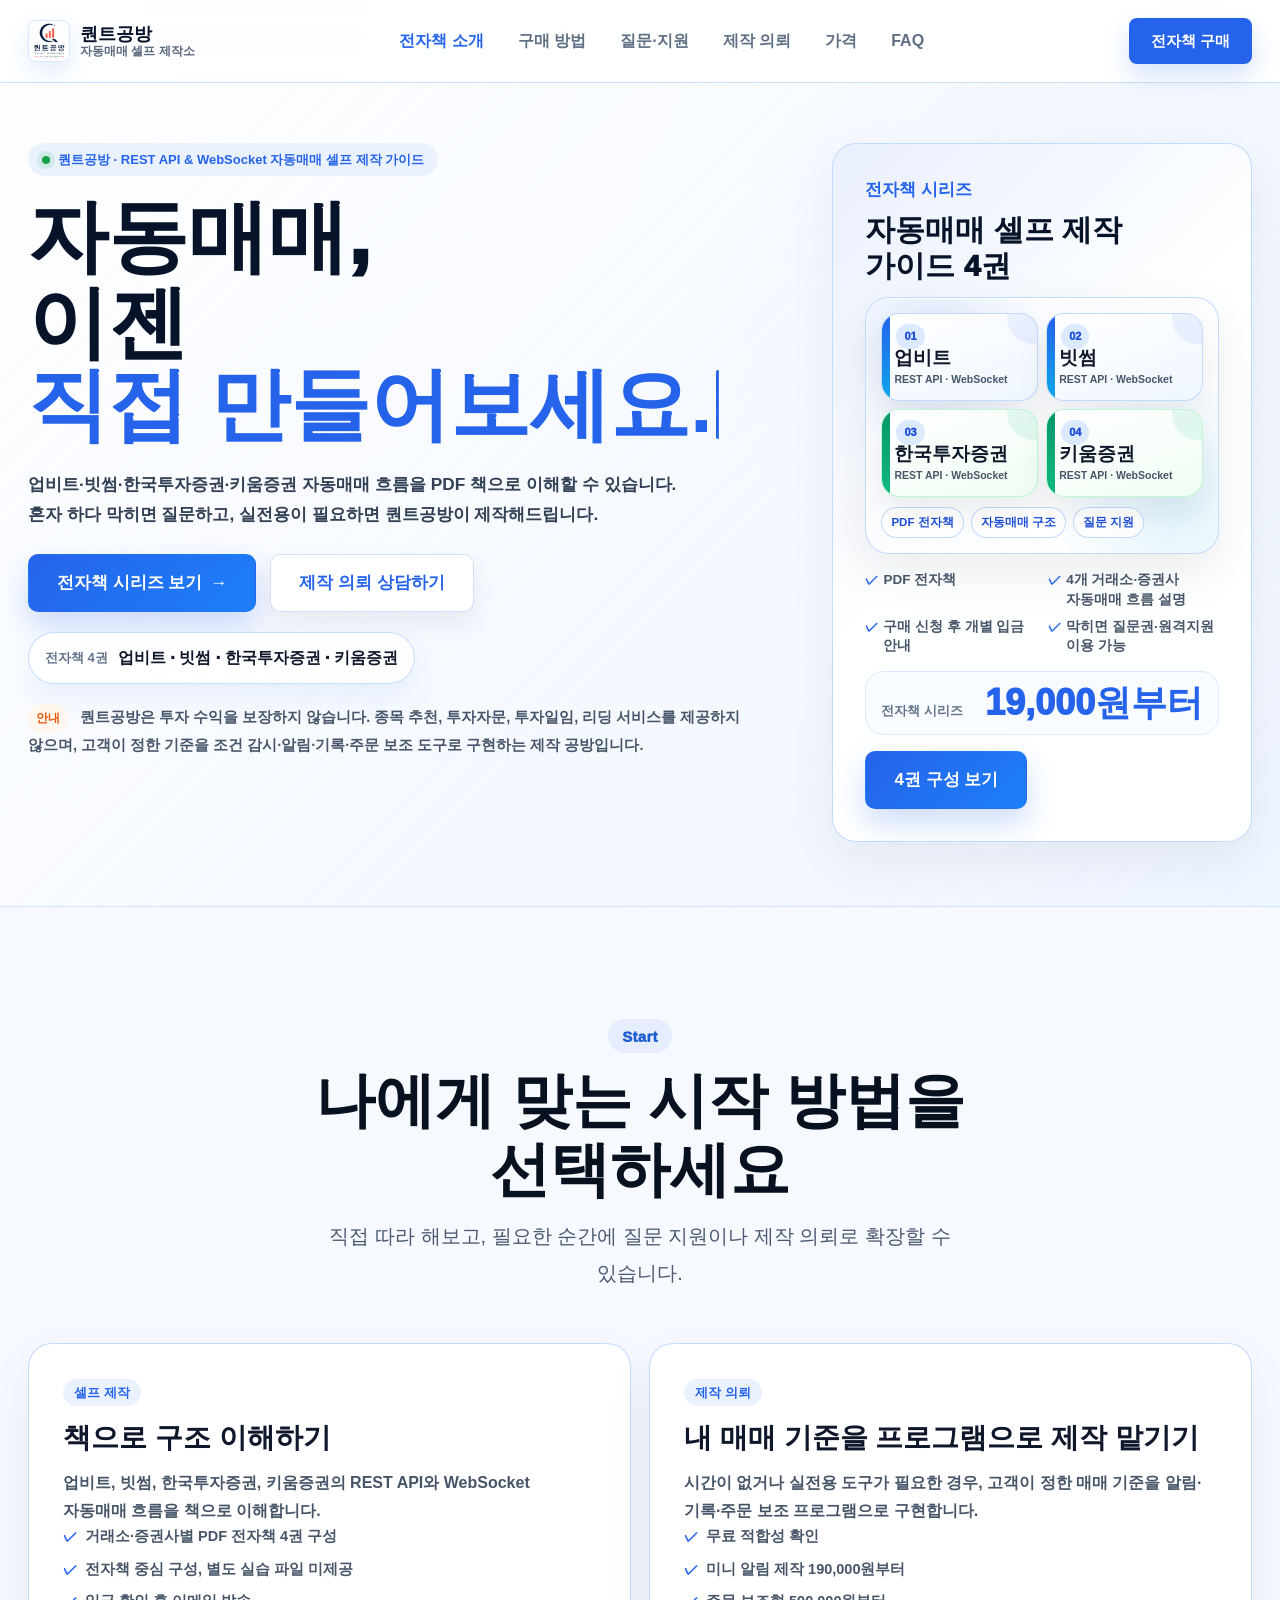
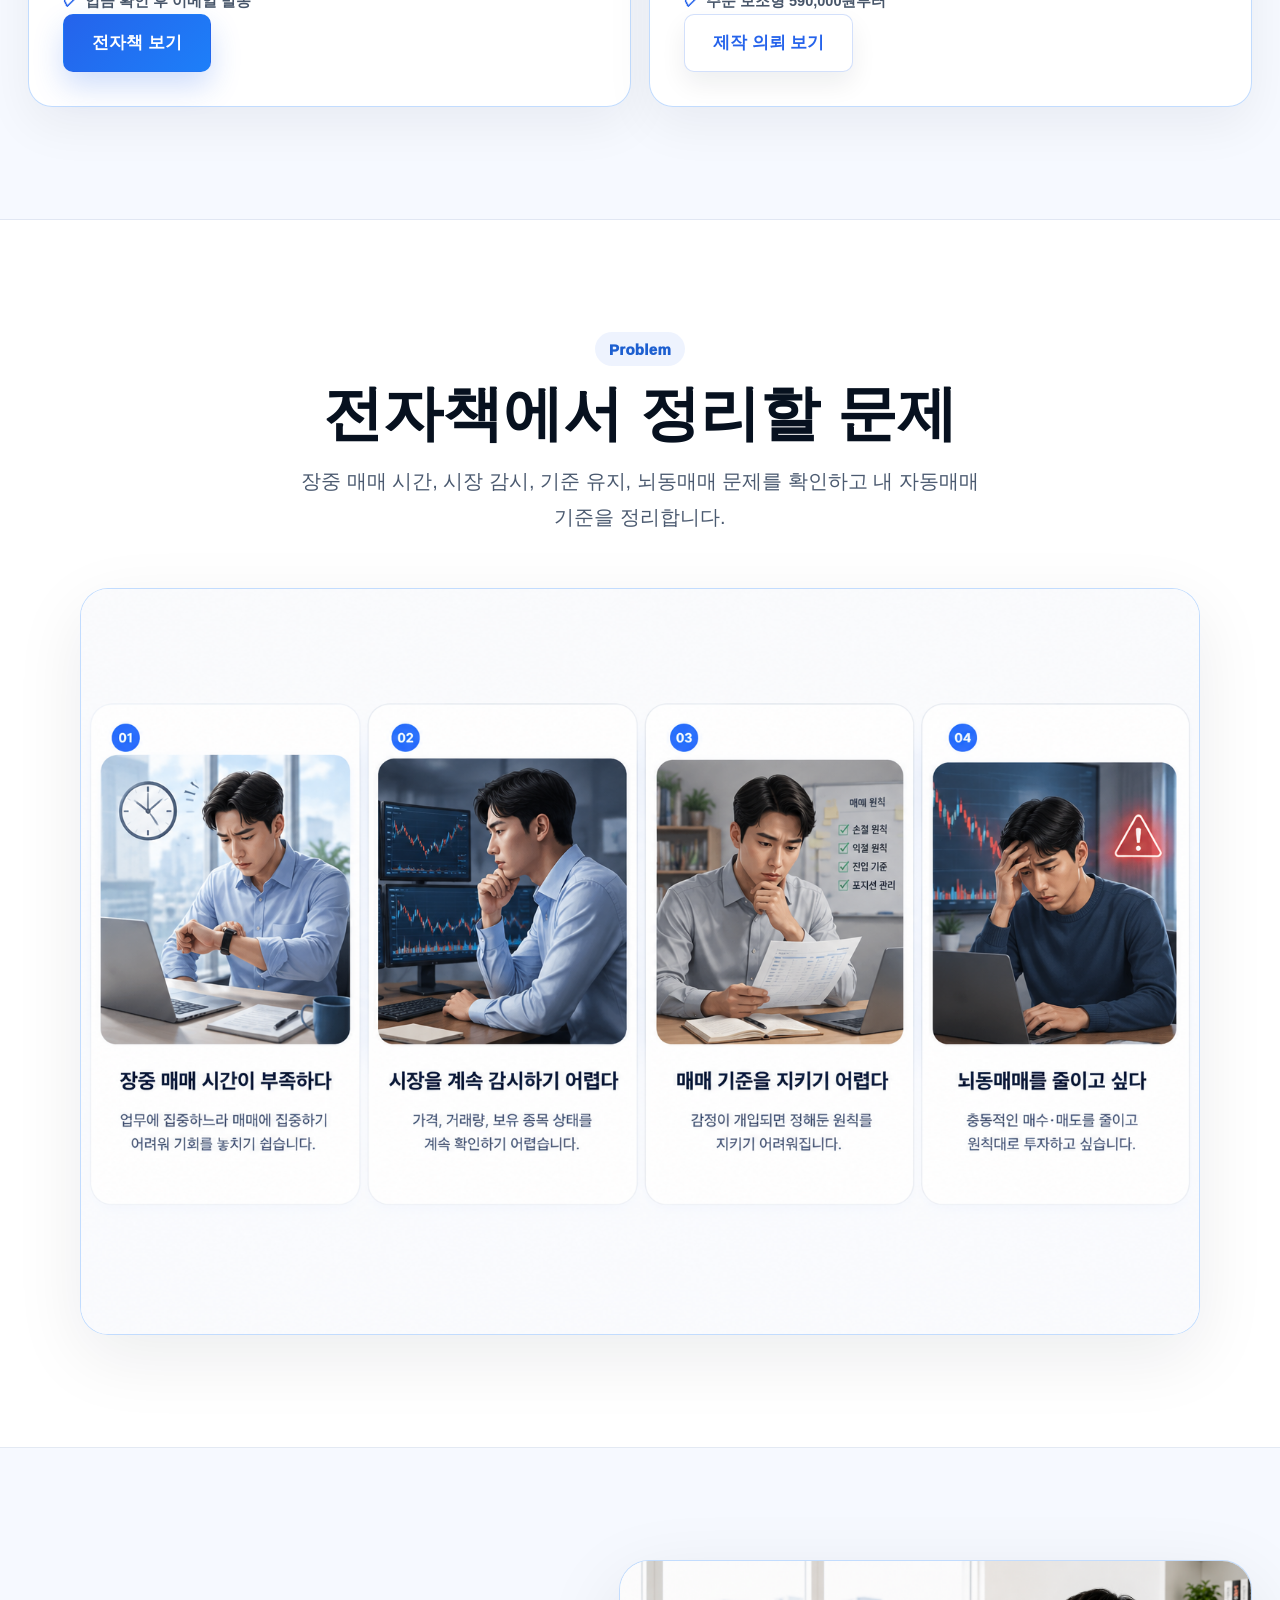
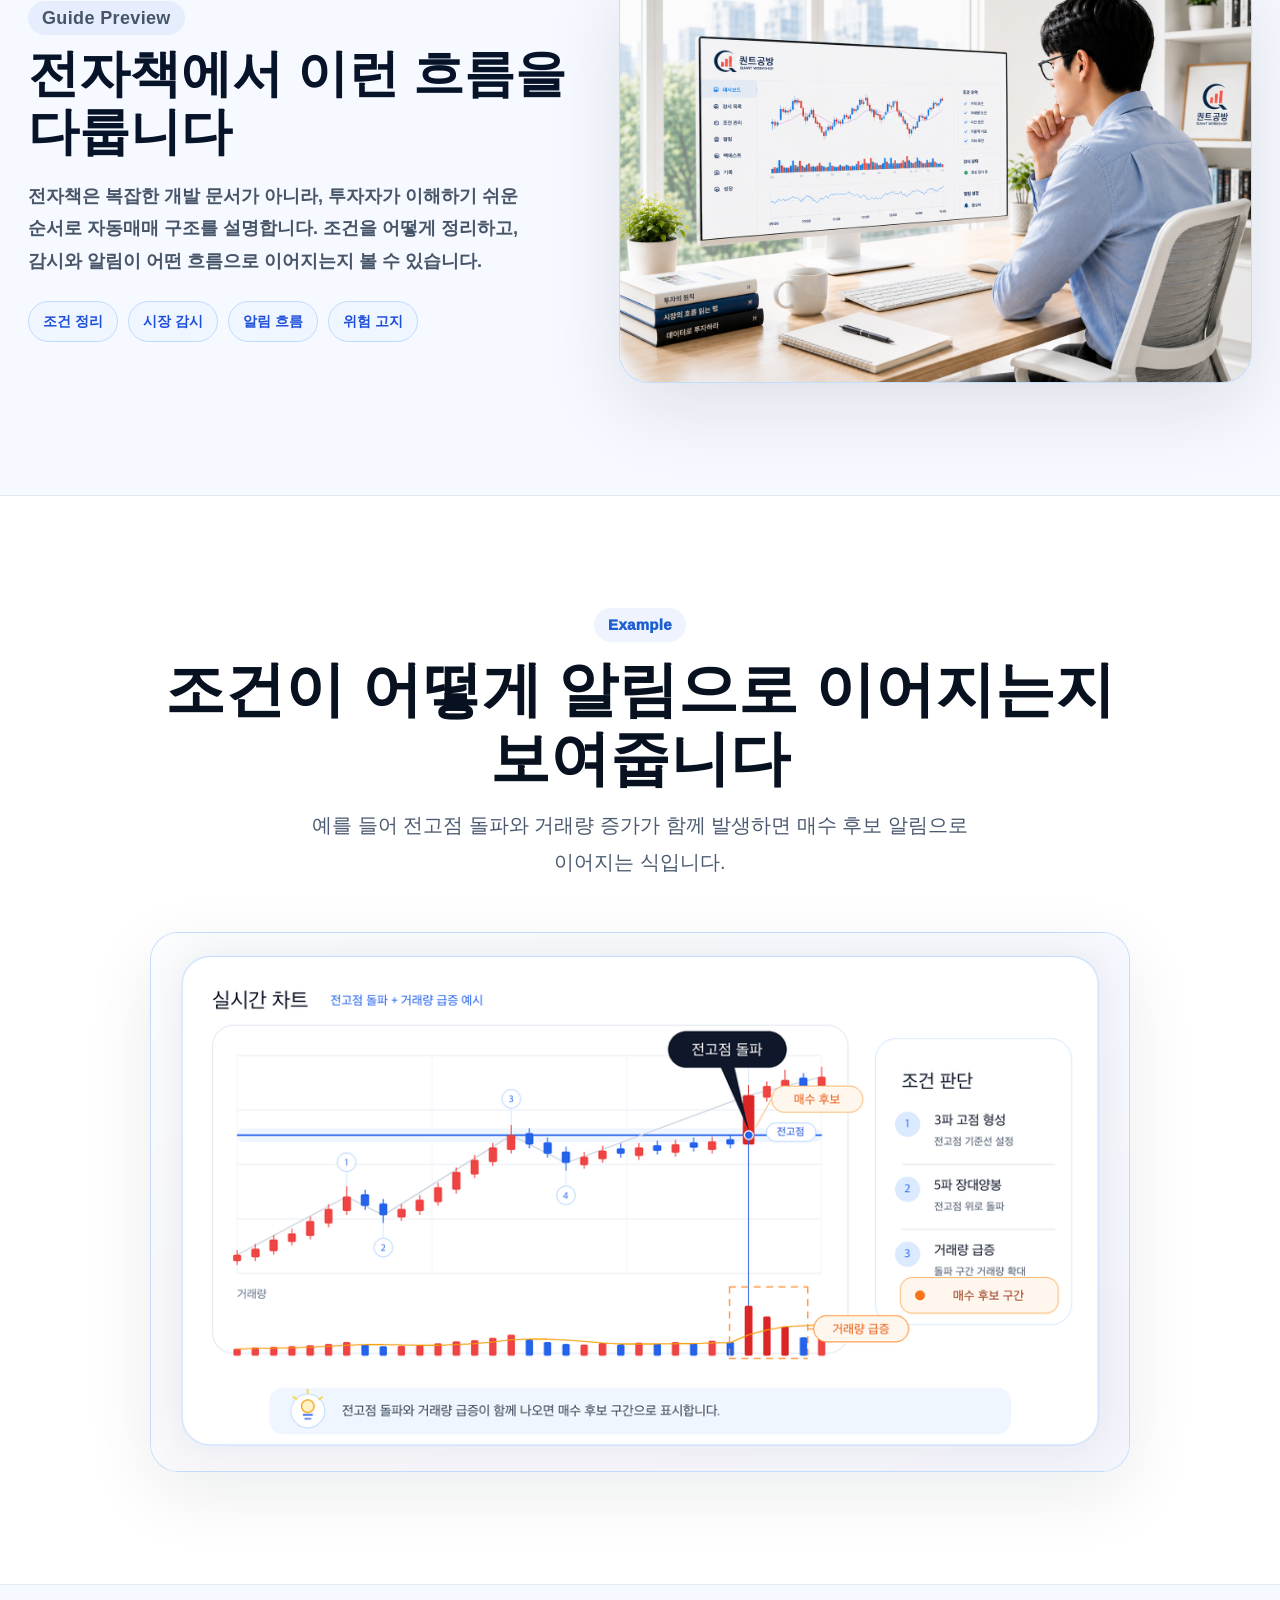
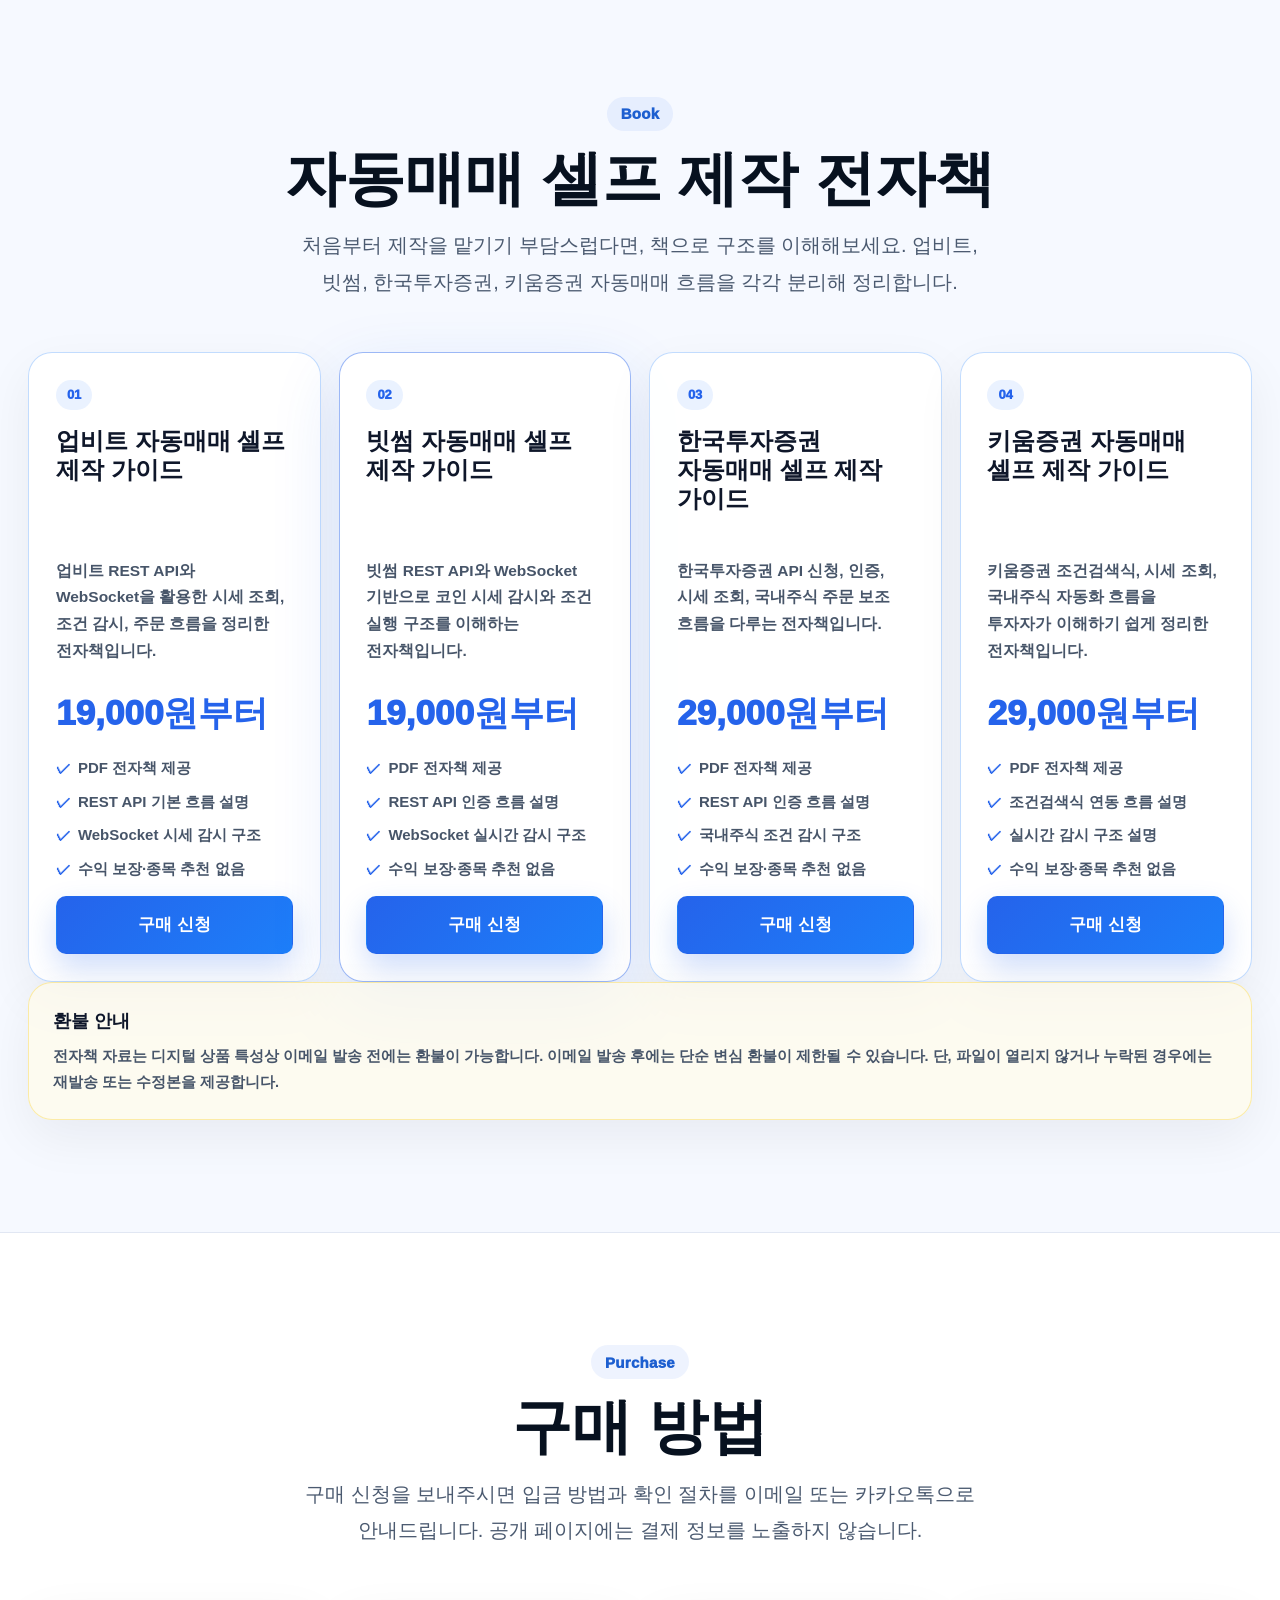
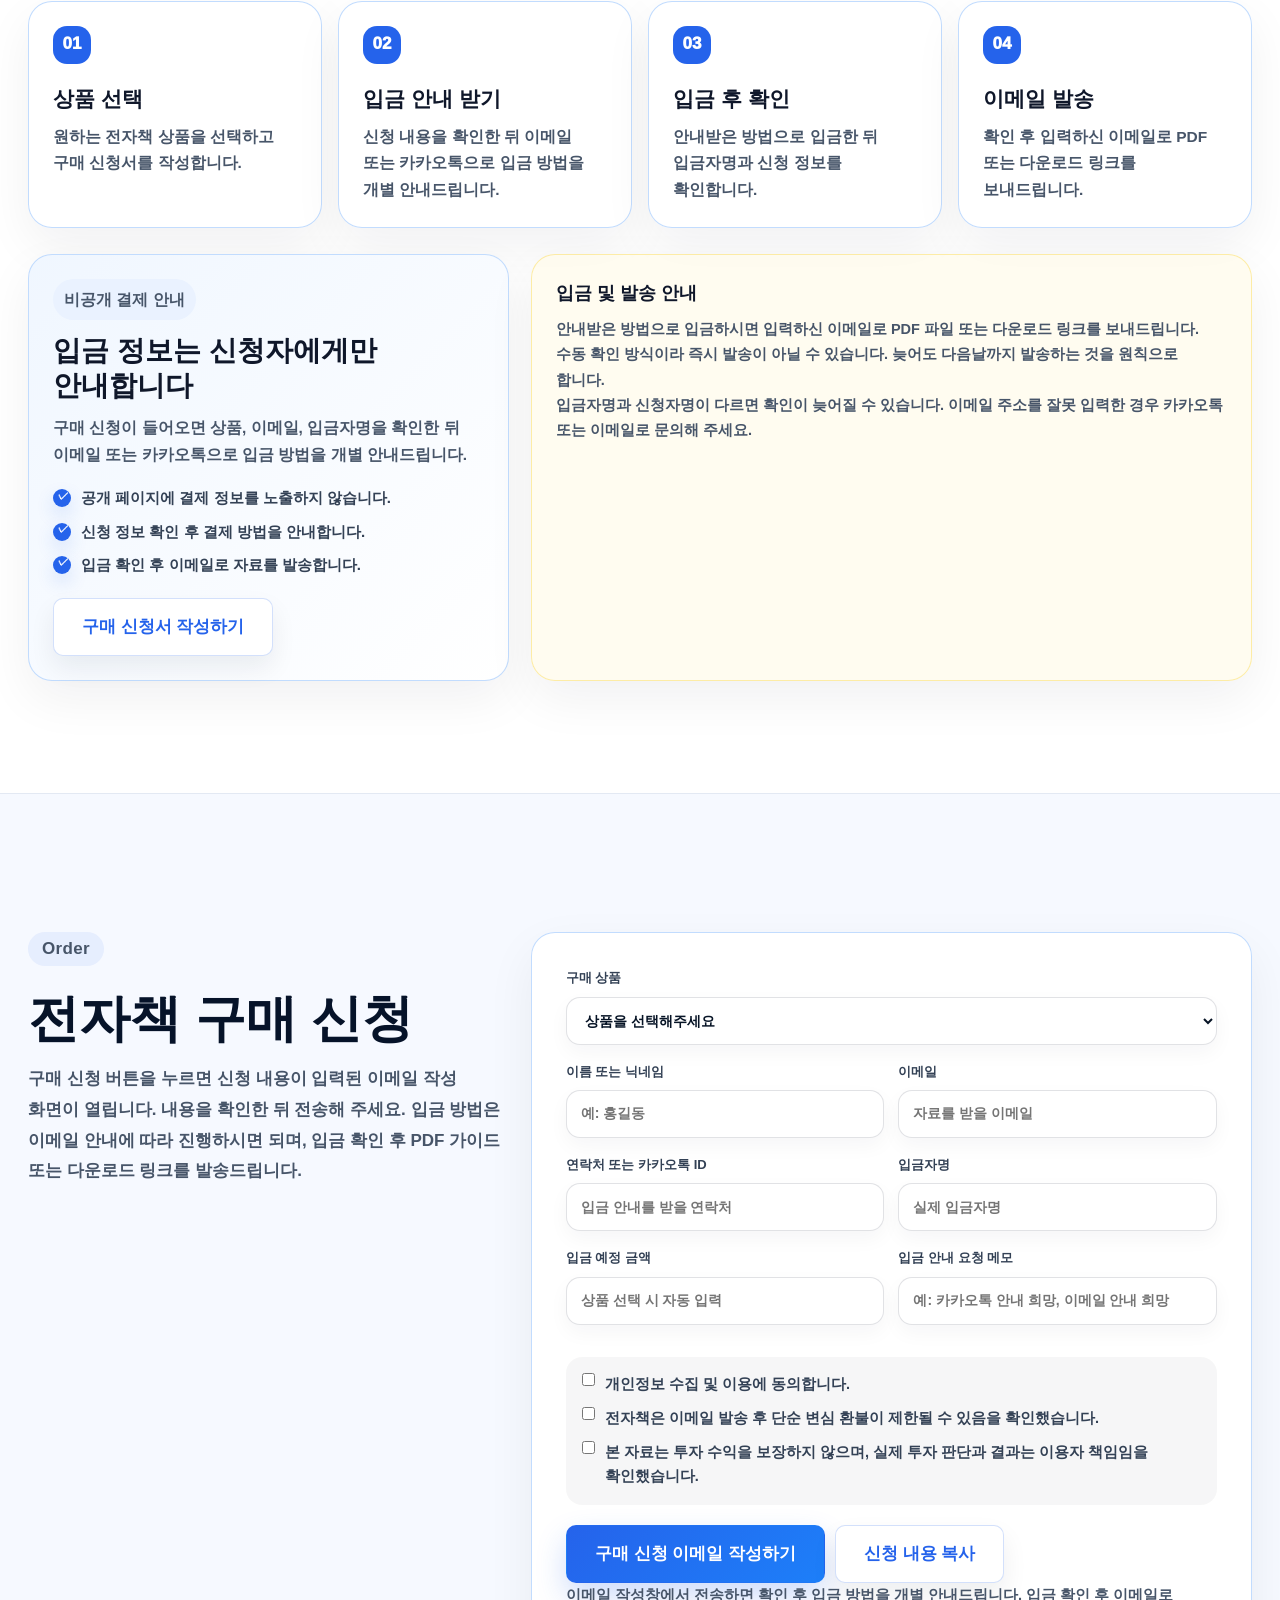
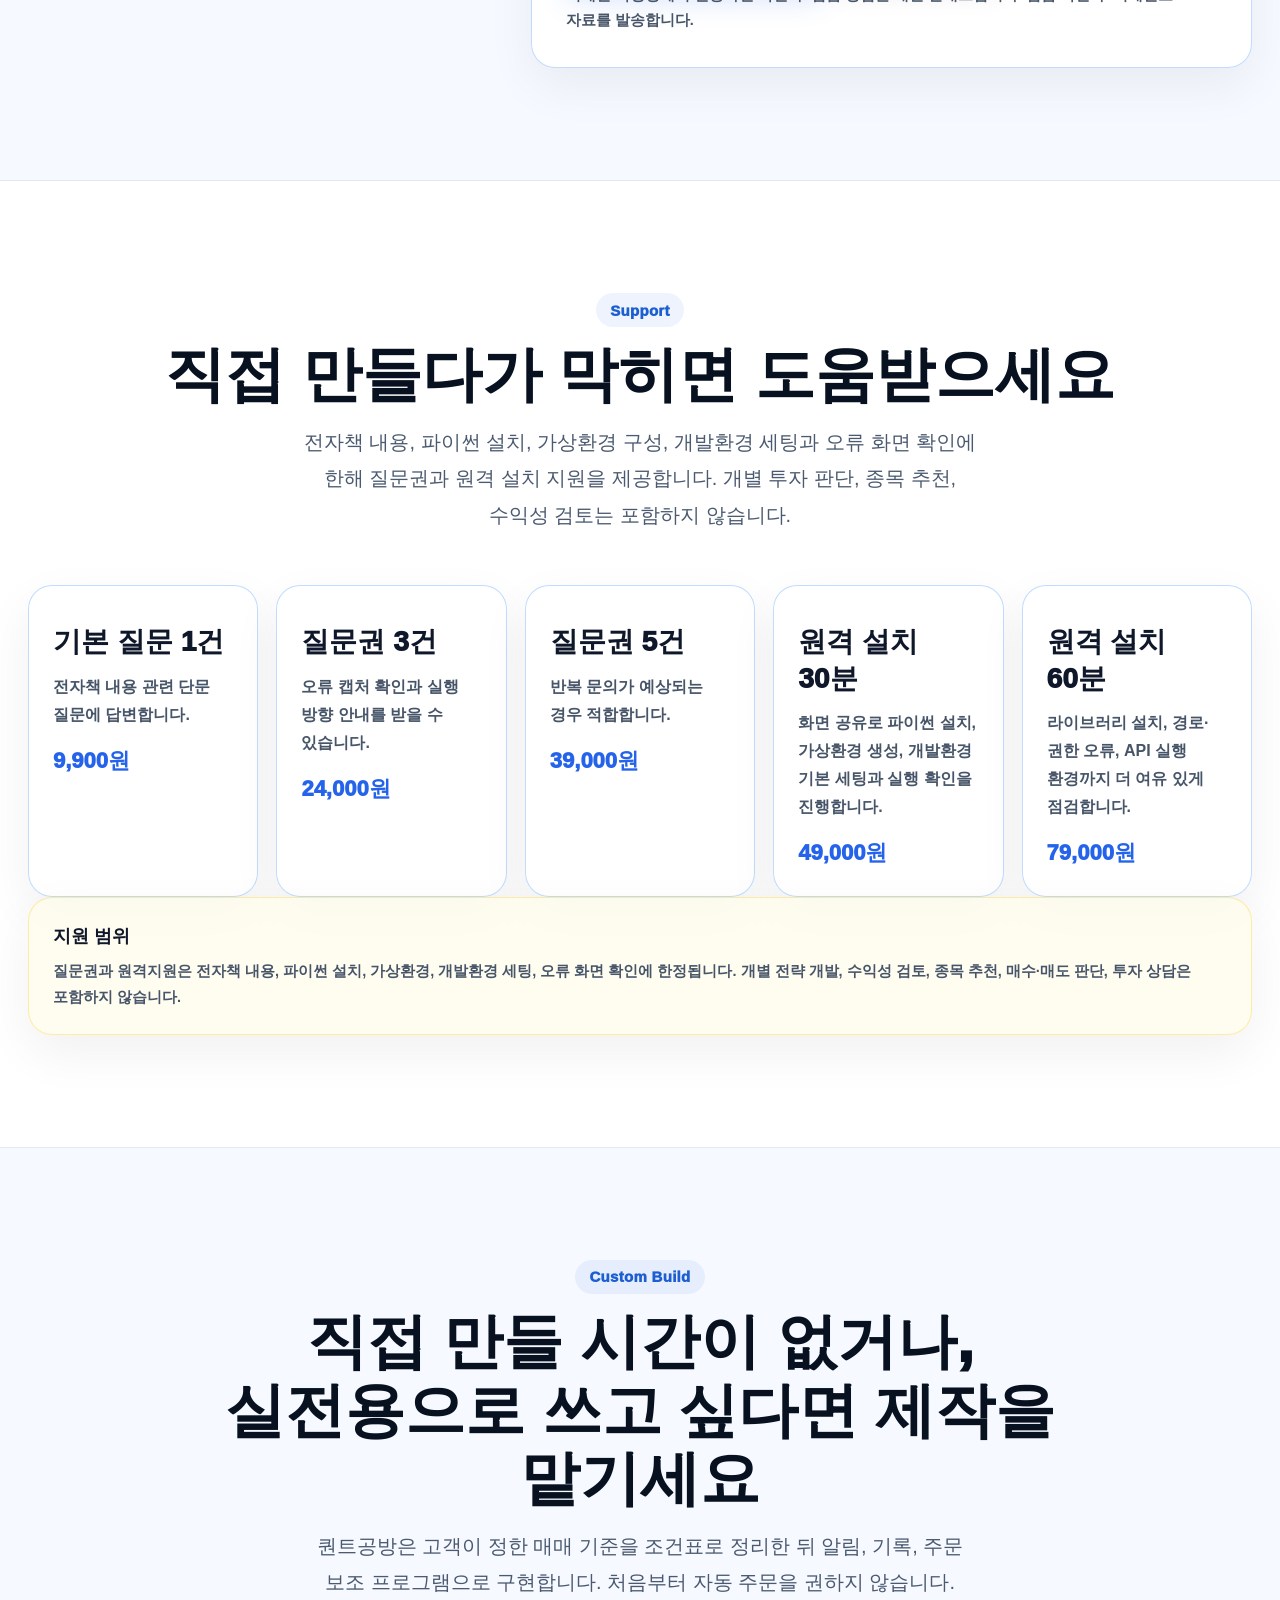
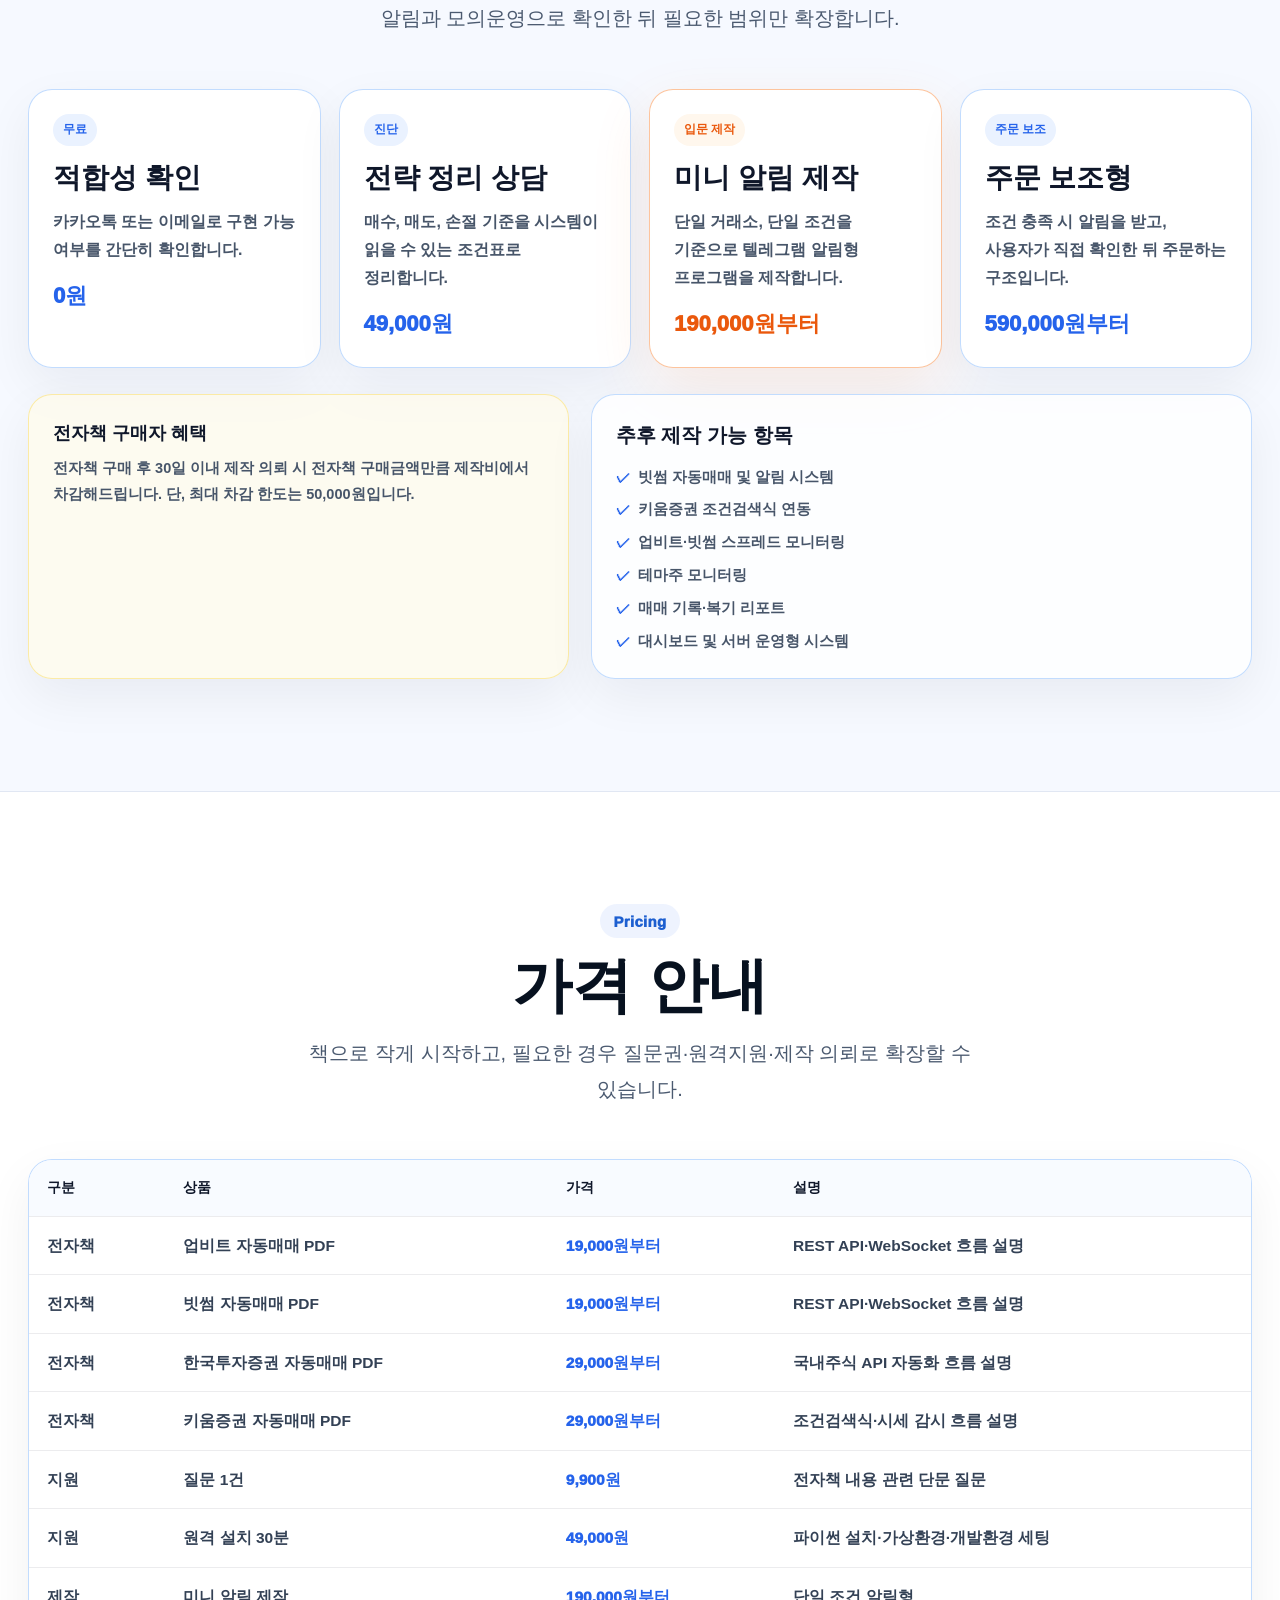
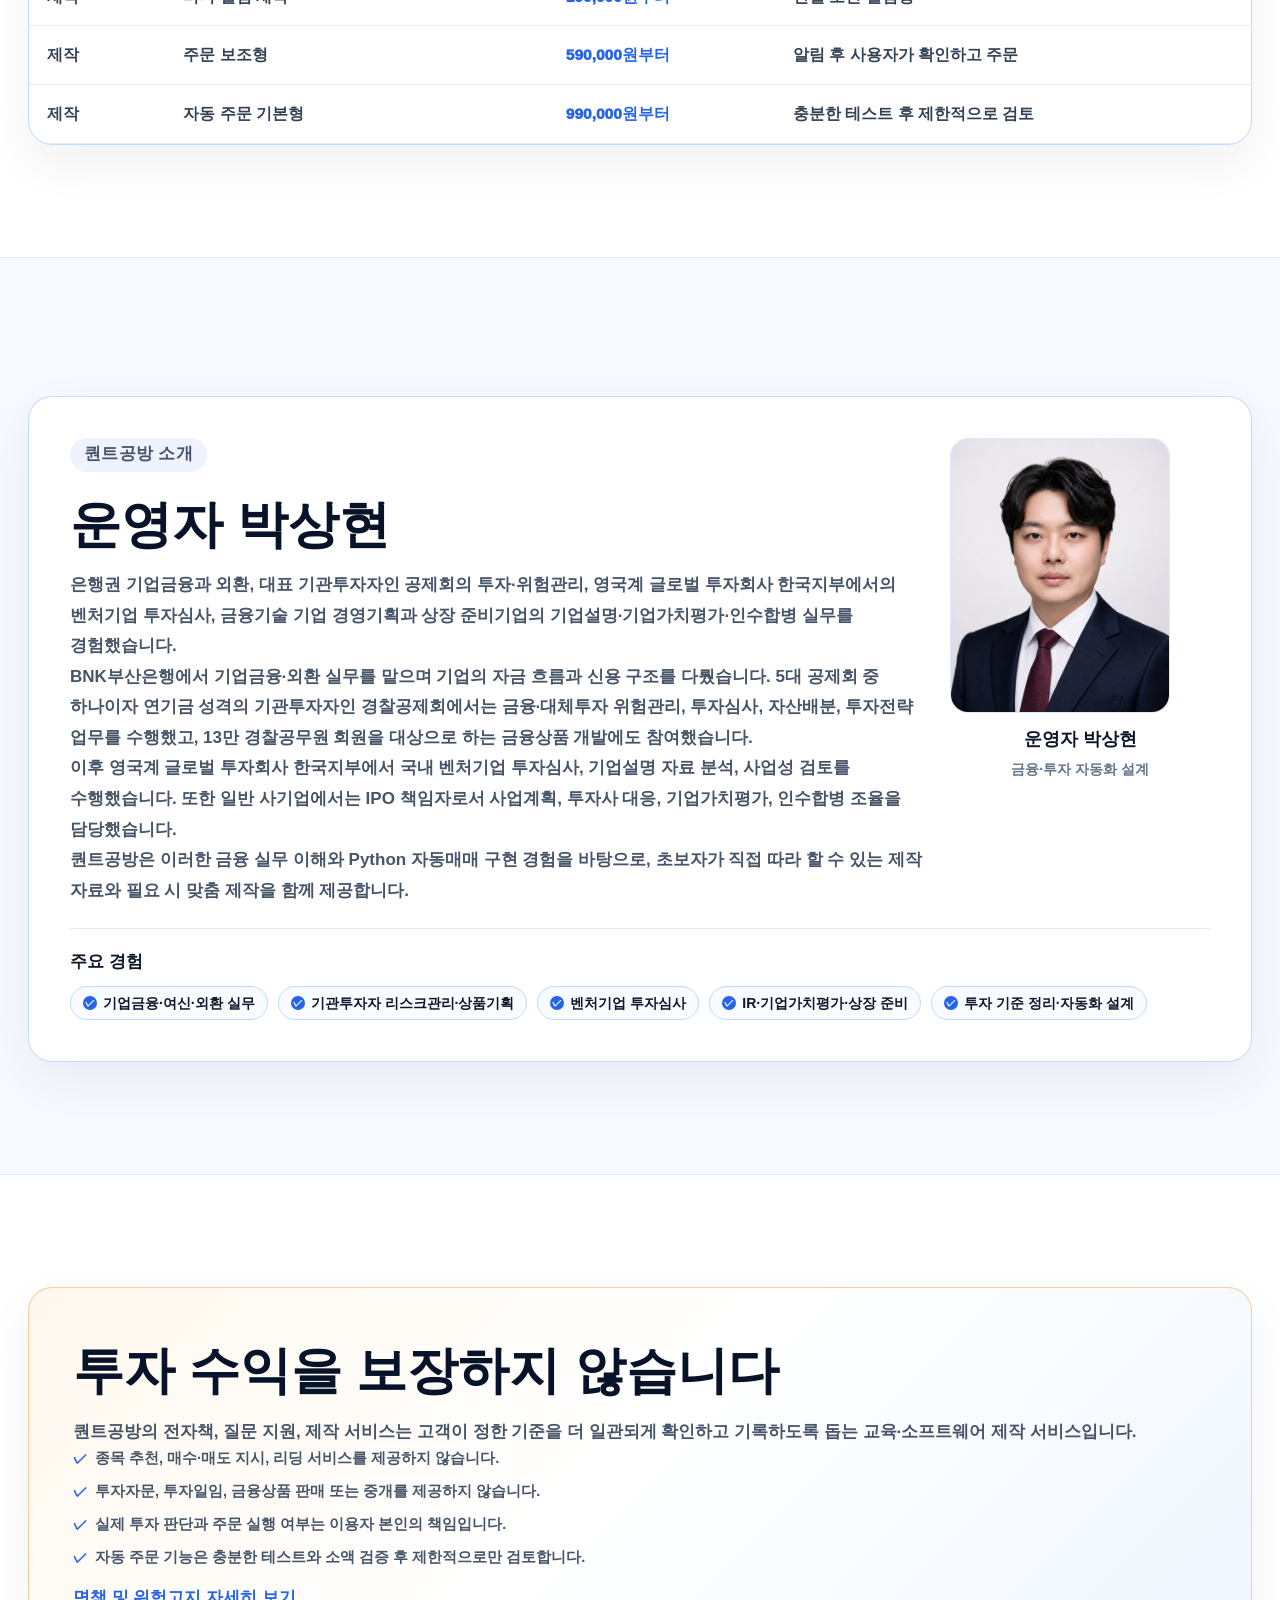
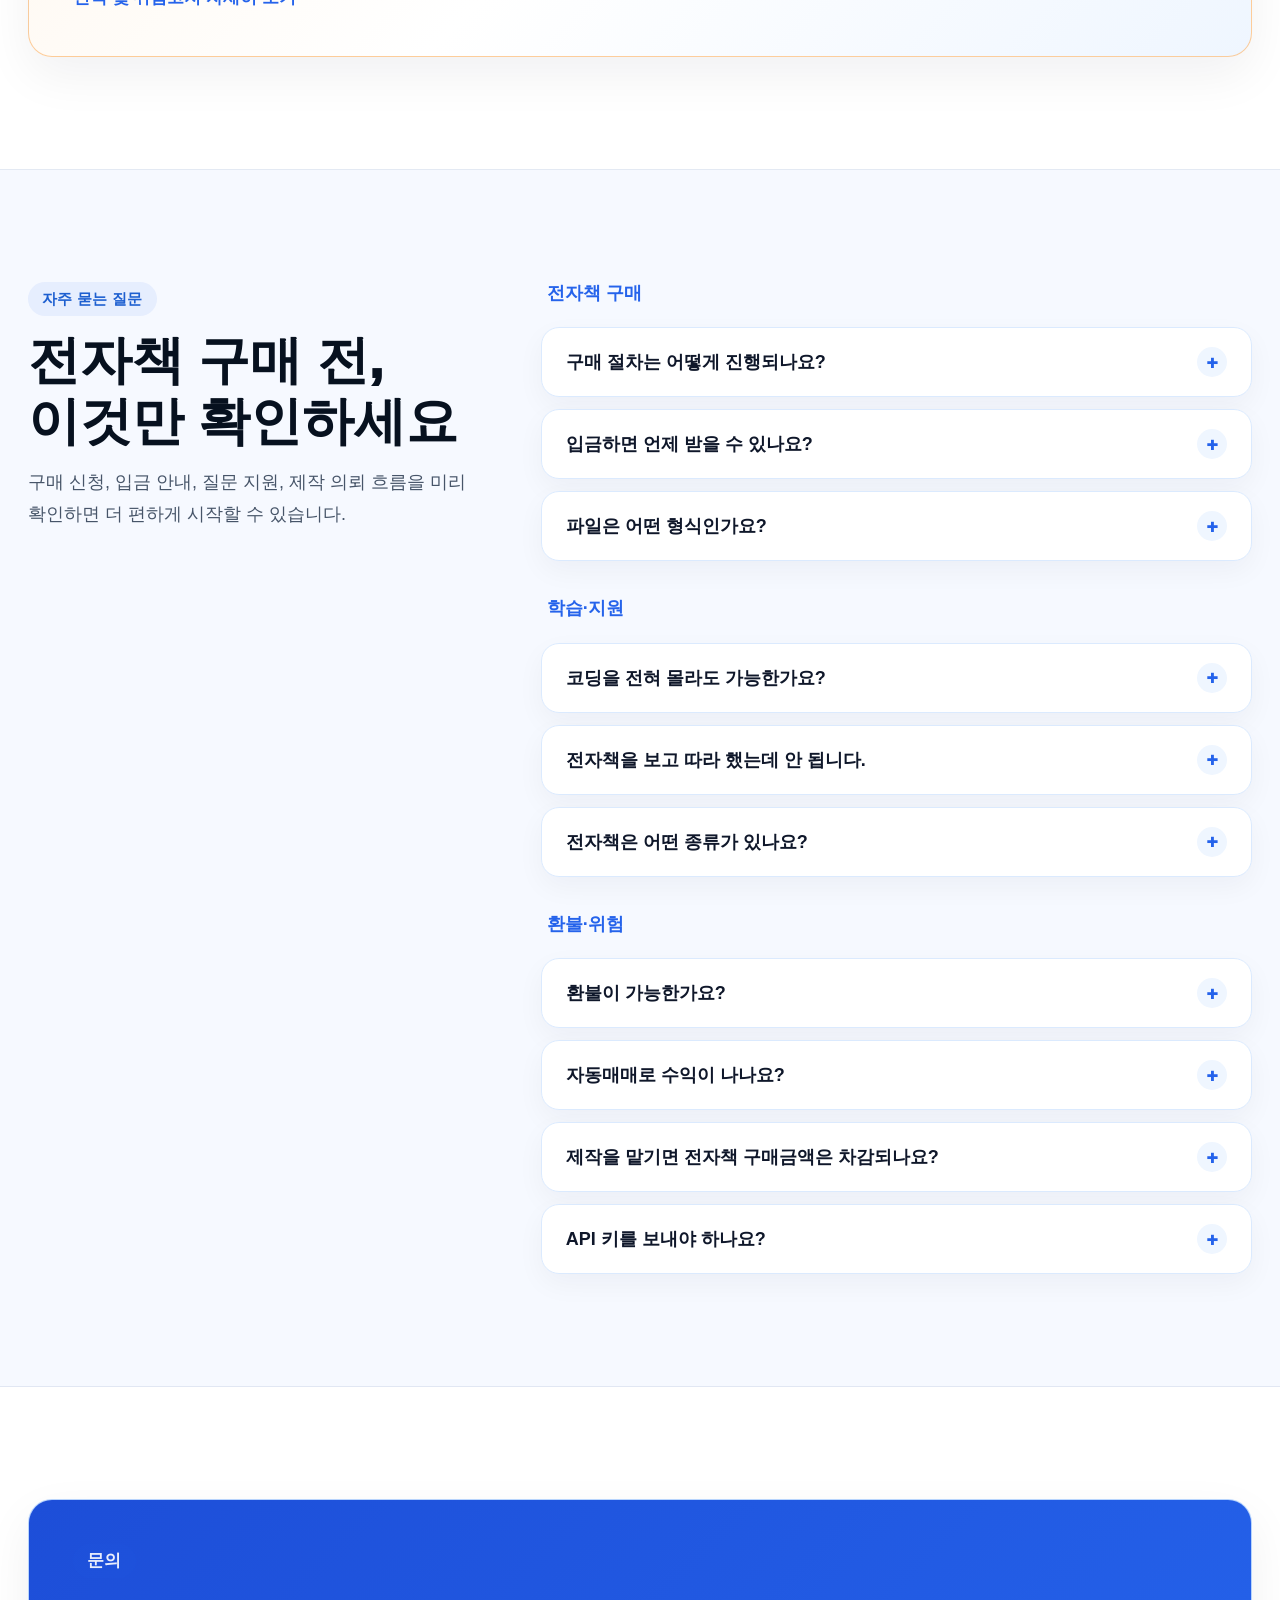
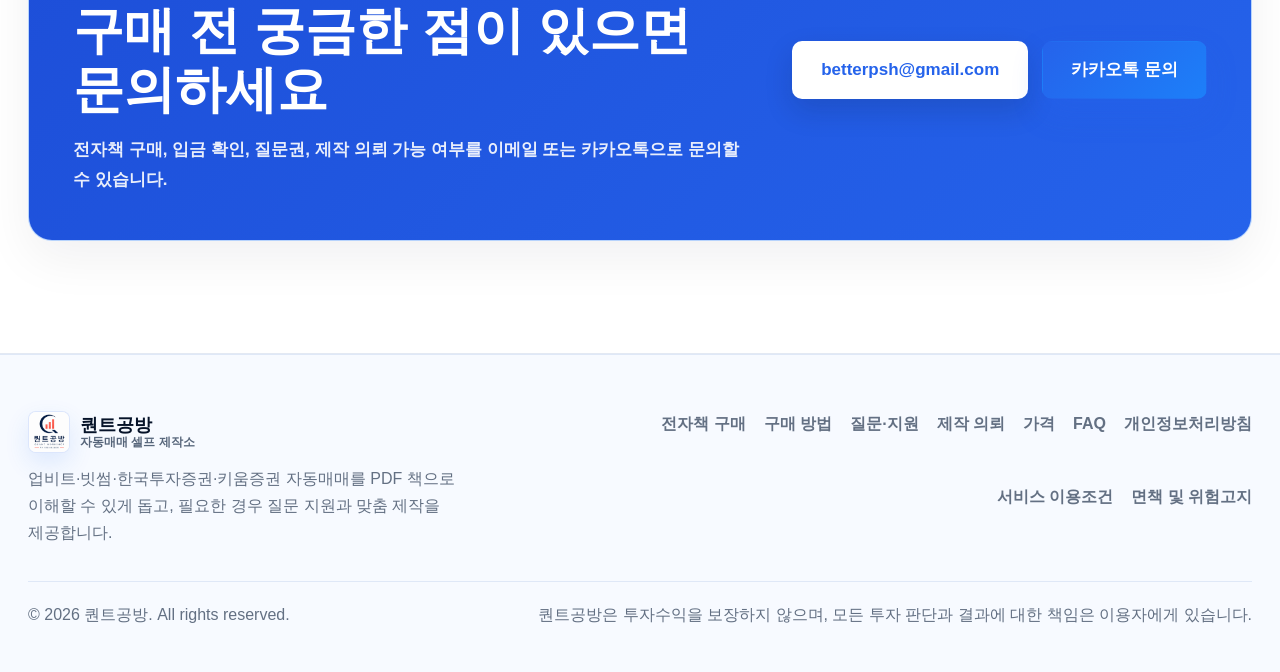
==== commit 97f439b8: "Add files via upload" ====
--- a/index.html
+++ b/index.html
@@ -4,21 +4,21 @@
   <meta charset="UTF-8" />
   <meta name="viewport" content="width=device-width, initial-scale=1.0" />
   <title>퀀트공방 | 업비트·빗썸·한국투자증권·키움증권 자동매매 셀프 제작 가이드</title>
-  <meta name="description" content="퀀트공방은 업비트, 빗썸, 한국투자증권, 키움증권 REST API와 WebSocket 자동매매 흐름을 PDF 책자로 직접 이해할 수 있게 돕습니다. 막히면 질문권·원격지원·제작 의뢰로 확장할 수 있습니다. 투자 수익을 보장하지 않습니다." />
-  <meta name="keywords" content="퀀트공방, 업비트 자동매매 책자, 빗썸 자동매매 책자, 한국투자증권 API, 키움증권 API, REST API, WebSocket, 파이썬 자동매매, 자동매매 셀프 제작, 조건 알림, 주문 보조" />
+  <meta name="description" content="퀀트공방은 업비트, 빗썸, 한국투자증권, 키움증권 REST API와 WebSocket 자동매매 흐름을 PDF 책으로 직접 이해할 수 있게 돕습니다. 막히면 질문권·원격지원·제작 의뢰로 확장할 수 있습니다. 투자 수익을 보장하지 않습니다." />
+  <meta name="keywords" content="퀀트공방, 업비트 자동매매 전자책, 빗썸 자동매매 전자책, 한국투자증권 API, 키움증권 API, REST API, WebSocket, 파이썬 자동매매, 자동매매 셀프 제작, 조건 알림, 주문 보조" />
   <meta name="robots" content="index, follow, max-image-preview:large, max-snippet:-1, max-video-preview:-1" />
   <meta name="author" content="퀀트공방" />
   <meta name="theme-color" content="#2563eb" />
   <meta property="og:type" content="website" />
   <meta property="og:locale" content="ko_KR" />
   <meta property="og:site_name" content="퀀트공방" />
-  <meta property="og:title" content="퀀트공방 | 자동매매를 먼저 직접 만들어보세요" />
-  <meta property="og:description" content="업비트·빗썸·한국투자증권·키움증권 자동매매 책자 시리즈. REST API와 WebSocket 흐름을 PDF 책자로 먼저 이해하세요." />
+  <meta property="og:title" content="퀀트공방 | 자동매매를 이젠 직접 만들어보세요" />
+  <meta property="og:description" content="업비트·빗썸·한국투자증권·키움증권 자동매매 전자책 시리즈. REST API와 WebSocket 흐름을 PDF 책으로 이해하세요." />
   <meta property="og:image" content="./asset/CI.png" />
   <meta property="og:image:alt" content="퀀트공방" />
   <meta name="twitter:card" content="summary" />
-  <meta name="twitter:title" content="퀀트공방 | 자동매매를 먼저 직접 만들어보세요" />
-  <meta name="twitter:description" content="업비트·빗썸·한국투자증권·키움증권 자동매매 책자 시리즈. REST API와 WebSocket 흐름을 PDF 책자로 먼저 이해하세요." />
+  <meta name="twitter:title" content="퀀트공방 | 자동매매를 이젠 직접 만들어보세요" />
+  <meta name="twitter:description" content="업비트·빗썸·한국투자증권·키움증권 자동매매 전자책 시리즈. REST API와 WebSocket 흐름을 PDF 책으로 이해하세요." />
   <meta name="twitter:image" content="./asset/CI.png" />
   <link rel="icon" href="./asset/CI.png" type="image/png" />
   <script type="application/ld+json">
@@ -55,7 +55,7 @@
           "@type": "Product",
           "@id": "#upbit-book",
           "name": "자동매매 셀프 제작 가이드 4권 시리즈",
-          "description": "업비트, 빗썸, 한국투자증권, 키움증권 REST API와 WebSocket 자동매매 흐름을 직접 이해할 수 있게 정리한 PDF 책자 시리즈입니다.",
+          "description": "업비트, 빗썸, 한국투자증권, 키움증권 REST API와 WebSocket 자동매매 흐름을 직접 이해할 수 있게 정리한 PDF 전자책 시리즈입니다.",
           "brand": {
             "@type": "Brand",
             "name": "퀀트공방"
@@ -82,7 +82,7 @@
   <div class="mobile-drawer" id="mobile-drawer" aria-hidden="true">
     <div class="drawer-overlay" id="drawer-overlay"></div>
     <nav class="drawer-panel" aria-label="모바일 메뉴">
-      <a href="#books" class="drawer-link">책자 소개</a>
+      <a href="#books" class="drawer-link">전자책 소개</a>
       <a href="#purchase-flow" class="drawer-link">구매 방법</a>
       <a href="#support" class="drawer-link">질문·지원</a>
       <a href="#custom-build" class="drawer-link">제작 의뢰</a>
@@ -104,7 +104,7 @@
       </a>
 
       <nav class="nav-menu mq-nav-menu" aria-label="주요 메뉴" id="nav-menu">
-        <a href="#books">책자 소개</a>
+        <a href="#books">전자책 소개</a>
         <a href="#purchase-flow">구매 방법</a>
         <a href="#support">질문·지원</a>
         <a href="#custom-build">제작 의뢰</a>
@@ -113,7 +113,7 @@
       </nav>
 
       <div class="mq-nav-right">
-        <a href="#purchase-form" class="nav-cta mq-nav-cta" id="nav-cta-btn">책자 구매</a>
+        <a href="#purchase-form" class="nav-cta mq-nav-cta" id="nav-cta-btn">전자책 구매</a>
         <button class="hamburger" id="hamburger" aria-expanded="false" aria-controls="mobile-drawer" aria-label="메뉴 열기">
           <span></span>
           <span></span>
@@ -133,18 +133,18 @@
           </div>
           <h1 id="hero-h1">
             <span>자동매매,</span>
-            <span>먼저 <strong class="qw-typewriter-text">직접 만들어보세요.</strong></span>
+            <span>이젠 <strong class="qw-typewriter-text">직접 만들어보세요.</strong></span>
           </h1>
           <p class="qw-hero-desc">
-            업비트·빗썸·한국투자증권·키움증권 자동매매 흐름을 PDF 책자로 먼저 이해할 수 있습니다.
+            업비트·빗썸·한국투자증권·키움증권 자동매매 흐름을 PDF 책으로 이해할 수 있습니다.
             혼자 하다 막히면 질문하고, 실전용이 필요하면 퀀트공방이 제작해드립니다.
           </p>
           <div class="qw-hero-actions">
-            <a href="#books" class="mq-btn mq-btn-primary" id="hero-book-cta">책자 시리즈 보기 <span aria-hidden="true">→</span></a>
+            <a href="#books" class="mq-btn mq-btn-primary" id="hero-book-cta">전자책 시리즈 보기 <span aria-hidden="true">→</span></a>
             <a href="#custom-build" class="mq-btn mq-btn-secondary" id="hero-build-cta">제작 의뢰 상담하기</a>
           </div>
           <div class="qw-price-chip">
-            <span>책자 4권</span>
+            <span>전자책 4권</span>
             <strong>업비트 · 빗썸 · 한국투자증권 · 키움증권</strong>
           </div>
           <p class="qw-hero-note">
@@ -154,10 +154,10 @@
           </p>
         </div>
 
-        <aside class="qw-offer-card reveal reveal-delay-1" aria-label="자동매매 책자 4권 시리즈">
-          <p class="qw-offer-kicker">책자 시리즈</p>
+        <aside class="qw-offer-card reveal reveal-delay-1" aria-label="자동매매 전자책 4권 시리즈">
+          <p class="qw-offer-kicker">전자책 시리즈</p>
           <h2>자동매매 셀프 제작<br />가이드 4권</h2>
-          <div class="qw-book-showcase" aria-label="업비트, 빗썸, 한국투자증권, 키움증권 자동매매 책자">
+          <div class="qw-book-showcase" aria-label="업비트, 빗썸, 한국투자증권, 키움증권 자동매매 전자책">
             <div class="qw-mini-book-grid">
               <article class="qw-mini-book qw-mini-book-coin">
                 <span>01</span>
@@ -181,19 +181,19 @@
               </article>
             </div>
             <div class="qw-api-ribbon">
-              <span>PDF 책자</span>
+              <span>PDF 전자책</span>
               <span>자동매매 구조</span>
               <span>질문 지원</span>
             </div>
           </div>
           <ul>
-            <li>PDF 책자</li>
+            <li>PDF 전자책</li>
             <li>4개 거래소·증권사 자동매매 흐름 설명</li>
             <li>구매 신청 후 개별 입금 안내</li>
             <li>막히면 질문권·원격지원 이용 가능</li>
           </ul>
           <div class="qw-offer-price">
-            <span>책자 시리즈</span>
+            <span>전자책 시리즈</span>
             <strong>19,000원부터</strong>
           </div>
           <a href="#books" class="mq-btn mq-btn-primary">4권 구성 보기</a>
@@ -206,19 +206,19 @@
         <div class="mq-section-head reveal">
           <p class="mq-section-label">Start</p>
           <h2>나에게 맞는 시작 방법을 선택하세요</h2>
-          <p>먼저 직접 따라 해보고, 필요한 순간에 질문 지원이나 제작 의뢰로 확장할 수 있습니다.</p>
+          <p>직접 따라 해보고, 필요한 순간에 질문 지원이나 제작 의뢰로 확장할 수 있습니다.</p>
         </div>
         <div class="qw-start-grid reveal reveal-delay-1">
           <article class="qw-start-card qw-start-card-self">
             <span class="qw-card-label">셀프 제작</span>
-            <h3>책자로 먼저 구조 이해하기</h3>
-            <p>업비트, 빗썸, 한국투자증권, 키움증권의 REST API와 WebSocket 자동매매 흐름을 책자로 이해합니다.</p>
+            <h3>책으로 구조 이해하기</h3>
+            <p>업비트, 빗썸, 한국투자증권, 키움증권의 REST API와 WebSocket 자동매매 흐름을 책으로 이해합니다.</p>
             <ul>
-              <li>거래소·증권사별 PDF 책자 4권 구성</li>
-              <li>책자 중심 구성, 별도 실습 파일 미제공</li>
+              <li>거래소·증권사별 PDF 전자책 4권 구성</li>
+              <li>전자책 중심 구성, 별도 실습 파일 미제공</li>
               <li>입금 확인 후 이메일 발송</li>
             </ul>
-            <a href="#books" class="mq-btn mq-btn-primary">책자 보기</a>
+            <a href="#books" class="mq-btn mq-btn-primary">전자책 보기</a>
           </article>
           <article class="qw-start-card qw-start-card-build">
             <span class="qw-card-label">제작 의뢰</span>
@@ -239,8 +239,8 @@
       <div class="mq-container">
         <div class="mq-section-head reveal">
           <p class="mq-section-label">Problem</p>
-          <h2>책자에서 먼저 정리할 문제</h2>
-          <p>장중 매매 시간, 시장 감시, 기준 유지, 뇌동매매 문제를 먼저 확인하고 내 자동매매 기준을 정리합니다.</p>
+          <h2>전자책에서 정리할 문제</h2>
+          <p>장중 매매 시간, 시장 감시, 기준 유지, 뇌동매매 문제를 확인하고 내 자동매매 기준을 정리합니다.</p>
         </div>
         <figure class="qw-wide-image-card reveal reveal-delay-1">
           <img src="./asset/card.png" alt="투자자가 자주 겪는 네 가지 문제" loading="lazy" decoding="async" />
@@ -252,10 +252,10 @@
       <div class="mq-container qw-guide-preview-grid">
         <div class="qw-guide-preview-copy reveal">
           <p class="mq-section-label">Guide Preview</p>
-          <h2>책자에서 이런 흐름을 다룹니다</h2>
-          <p>
-            책자는 복잡한 개발 문서가 아니라, 투자자가 이해하기 쉬운 순서로 자동매매 구조를 설명합니다.
-            조건을 어떻게 정리하고, 감시와 알림이 어떤 흐름으로 이어지는지 먼저 볼 수 있습니다.
+          <h2>전자책에서 이런 흐름을 다룹니다</h2>
+          <p>
+            전자책은 복잡한 개발 문서가 아니라, 투자자가 이해하기 쉬운 순서로 자동매매 구조를 설명합니다.
+            조건을 어떻게 정리하고, 감시와 알림이 어떤 흐름으로 이어지는지 볼 수 있습니다.
           </p>
           <div class="qw-guide-points">
             <span>조건 정리</span>
@@ -287,9 +287,9 @@
       <div class="mq-container">
         <div class="mq-section-head reveal">
           <p class="mq-section-label">Book</p>
-          <h2>자동매매 셀프 제작 책자</h2>
-          <p>
-            처음부터 제작을 맡기기 부담스럽다면, 책자로 먼저 구조를 이해해보세요.
+          <h2>자동매매 셀프 제작 전자책</h2>
+          <p>
+            처음부터 제작을 맡기기 부담스럽다면, 책으로 구조를 이해해보세요.
             업비트, 빗썸, 한국투자증권, 키움증권 자동매매 흐름을 각각 분리해 정리합니다.
           </p>
         </div>
@@ -300,10 +300,10 @@
               <span class="qw-book-badge">01</span>
               <h3>업비트 자동매매 셀프 제작 가이드</h3>
             </div>
-            <p>업비트 REST API와 WebSocket을 활용한 시세 조회, 조건 감시, 주문 흐름을 정리한 책자입니다.</p>
+            <p>업비트 REST API와 WebSocket을 활용한 시세 조회, 조건 감시, 주문 흐름을 정리한 전자책입니다.</p>
             <div class="qw-book-price"><strong>19,000원부터</strong></div>
             <ul>
-              <li>PDF 책자 제공</li>
+              <li>PDF 전자책 제공</li>
               <li>REST API 기본 흐름 설명</li>
               <li>WebSocket 시세 감시 구조</li>
               <li>수익 보장·종목 추천 없음</li>
@@ -316,10 +316,10 @@
               <span class="qw-book-badge">02</span>
               <h3>빗썸 자동매매 셀프 제작 가이드</h3>
             </div>
-            <p>빗썸 REST API와 WebSocket 기반으로 코인 시세 감시와 조건 실행 구조를 이해하는 책자입니다.</p>
+            <p>빗썸 REST API와 WebSocket 기반으로 코인 시세 감시와 조건 실행 구조를 이해하는 전자책입니다.</p>
             <div class="qw-book-price"><strong>19,000원부터</strong></div>
             <ul>
-              <li>PDF 책자 제공</li>
+              <li>PDF 전자책 제공</li>
               <li>REST API 인증 흐름 설명</li>
               <li>WebSocket 실시간 감시 구조</li>
               <li>수익 보장·종목 추천 없음</li>
@@ -332,10 +332,10 @@
               <span class="qw-book-badge">03</span>
               <h3>한국투자증권 자동매매 셀프 제작 가이드</h3>
             </div>
-            <p>한국투자증권 API 신청, 인증, 시세 조회, 국내주식 주문 보조 흐름을 다루는 책자입니다.</p>
+            <p>한국투자증권 API 신청, 인증, 시세 조회, 국내주식 주문 보조 흐름을 다루는 전자책입니다.</p>
             <div class="qw-book-price"><strong>29,000원부터</strong></div>
             <ul>
-              <li>PDF 책자 제공</li>
+              <li>PDF 전자책 제공</li>
               <li>REST API 인증 흐름 설명</li>
               <li>국내주식 조건 감시 구조</li>
               <li>수익 보장·종목 추천 없음</li>
@@ -348,10 +348,10 @@
               <span class="qw-book-badge">04</span>
               <h3>키움증권 자동매매 셀프 제작 가이드</h3>
             </div>
-            <p>키움증권 조건검색식, 시세 조회, 국내주식 자동화 흐름을 투자자가 이해하기 쉽게 정리한 책자입니다.</p>
+            <p>키움증권 조건검색식, 시세 조회, 국내주식 자동화 흐름을 투자자가 이해하기 쉽게 정리한 전자책입니다.</p>
             <div class="qw-book-price"><strong>29,000원부터</strong></div>
             <ul>
-              <li>PDF 책자 제공</li>
+              <li>PDF 전자책 제공</li>
               <li>조건검색식 연동 흐름 설명</li>
               <li>실시간 감시 구조 설명</li>
               <li>수익 보장·종목 추천 없음</li>
@@ -382,7 +382,7 @@
         </div>
 
         <div class="qw-purchase-steps reveal reveal-delay-1">
-          <article><span>01</span><h3>상품 선택</h3><p>원하는 책자 상품을 선택하고 구매 신청서를 작성합니다.</p></article>
+          <article><span>01</span><h3>상품 선택</h3><p>원하는 전자책 상품을 선택하고 구매 신청서를 작성합니다.</p></article>
           <article><span>02</span><h3>입금 안내 받기</h3><p>신청 내용을 확인한 뒤 이메일 또는 카카오톡으로 입금 방법을 개별 안내드립니다.</p></article>
           <article><span>03</span><h3>입금 후 확인</h3><p>안내받은 방법으로 입금한 뒤 입금자명과 신청 정보를 확인합니다.</p></article>
           <article><span>04</span><h3>이메일 발송</h3><p>확인 후 입력하신 이메일로 PDF 또는 다운로드 링크를 보내드립니다.</p></article>
@@ -424,10 +424,12 @@
         <div class="qw-form-layout">
           <div class="qw-form-copy reveal">
             <p class="mq-section-label">Order</p>
-            <h2>책자 구매 신청</h2>
-            <p>
-              서버에 개인정보를 저장하지 않습니다. 신청 내용을 Gmail 작성창 또는 이메일 앱으로 열어 보내는 방식입니다.
-              작성창에서 전송 후 안내받은 입금 방법에 따라 진행해 주세요.
+            <h2>전자책 구매 신청</h2>
+            <p>
+              구매 신청 버튼을 누르면 신청 내용이 입력된 이메일 작성 화면이 열립니다.
+              내용을 확인한 뒤 전송해 주세요.
+              입금 방법은 이메일 안내에 따라 진행하시면 되며,
+              입금 확인 후 PDF 가이드 또는 다운로드 링크를 발송드립니다.
             </p>
           </div>
 
@@ -498,13 +500,13 @@
           <p class="mq-section-label">Support</p>
           <h2>직접 만들다가 막히면 도움받으세요</h2>
           <p>
-            책자 내용, 파이썬 설치, 가상환경 구성, 개발환경 세팅과 오류 화면 확인에 한해 질문권과 원격 설치 지원을 제공합니다.
+            전자책 내용, 파이썬 설치, 가상환경 구성, 개발환경 세팅과 오류 화면 확인에 한해 질문권과 원격 설치 지원을 제공합니다.
             개별 투자 판단, 종목 추천, 수익성 검토는 포함하지 않습니다.
           </p>
         </div>
 
         <div class="qw-support-grid reveal reveal-delay-1">
-          <article><h3>기본 질문 1건</h3><p>책자 내용 관련 단문 질문에 답변합니다.</p><strong>9,900원</strong></article>
+          <article><h3>기본 질문 1건</h3><p>전자책 내용 관련 단문 질문에 답변합니다.</p><strong>9,900원</strong></article>
           <article><h3>질문권 3건</h3><p>오류 캡처 확인과 실행 방향 안내를 받을 수 있습니다.</p><strong>24,000원</strong></article>
           <article><h3>질문권 5건</h3><p>반복 문의가 예상되는 경우 적합합니다.</p><strong>39,000원</strong></article>
           <article><h3>원격 설치 30분</h3><p>화면 공유로 파이썬 설치, 가상환경 생성, 개발환경 기본 세팅과 실행 확인을 진행합니다.</p><strong>49,000원</strong></article>
@@ -514,7 +516,7 @@
         <div class="qw-notice-box qw-scope-notice reveal reveal-delay-2">
           <strong>지원 범위</strong>
           <p>
-            질문권과 원격지원은 책자 내용, 파이썬 설치, 가상환경, 개발환경 세팅, 오류 화면 확인에 한정됩니다.
+            질문권과 원격지원은 전자책 내용, 파이썬 설치, 가상환경, 개발환경 세팅, 오류 화면 확인에 한정됩니다.
             개별 전략 개발, 수익성 검토, 종목 추천, 매수·매도 판단, 투자 상담은 포함하지 않습니다.
           </p>
         </div>
@@ -528,7 +530,7 @@
           <h2>직접 만들 시간이 없거나, 실전용으로 쓰고 싶다면 제작을 맡기세요</h2>
           <p>
             퀀트공방은 고객이 정한 매매 기준을 조건표로 정리한 뒤 알림, 기록, 주문 보조 프로그램으로 구현합니다.
-            처음부터 자동 주문을 권하지 않습니다. 알림과 모의운영으로 먼저 확인한 뒤 필요한 범위만 확장합니다.
+            처음부터 자동 주문을 권하지 않습니다. 알림과 모의운영으로 확인한 뒤 필요한 범위만 확장합니다.
           </p>
         </div>
 
@@ -541,8 +543,8 @@
 
         <div class="qw-notice-grid reveal reveal-delay-2">
           <div class="qw-notice-box qw-book-credit-notice">
-            <strong>책자 구매자 혜택</strong>
-            <p>책자 구매 후 30일 이내 제작 의뢰 시 책자 구매금액만큼 제작비에서 차감해드립니다. 단, 최대 차감 한도는 50,000원입니다.</p>
+            <strong>전자책 구매자 혜택</strong>
+            <p>전자책 구매 후 30일 이내 제작 의뢰 시 전자책 구매금액만큼 제작비에서 차감해드립니다. 단, 최대 차감 한도는 50,000원입니다.</p>
           </div>
           <div class="qw-future-scope-box">
             <h3>추후 제작 가능 항목</h3>
@@ -564,17 +566,17 @@
         <div class="mq-section-head reveal">
           <p class="mq-section-label">Pricing</p>
           <h2>가격 안내</h2>
-          <p>먼저 책자로 작게 시작하고, 필요한 경우 질문권·원격지원·제작 의뢰로 확장할 수 있습니다.</p>
+          <p>책으로 작게 시작하고, 필요한 경우 질문권·원격지원·제작 의뢰로 확장할 수 있습니다.</p>
         </div>
         <div class="qw-pricing-table-wrap reveal reveal-delay-1">
           <table class="qw-pricing-table">
             <thead><tr><th>구분</th><th>상품</th><th>가격</th><th>설명</th></tr></thead>
             <tbody>
-              <tr><td>책자</td><td>업비트 자동매매 PDF</td><td>19,000원부터</td><td>REST API·WebSocket 흐름 설명</td></tr>
-              <tr><td>책자</td><td>빗썸 자동매매 PDF</td><td>19,000원부터</td><td>REST API·WebSocket 흐름 설명</td></tr>
-              <tr><td>책자</td><td>한국투자증권 자동매매 PDF</td><td>29,000원부터</td><td>국내주식 API 자동화 흐름 설명</td></tr>
-              <tr><td>책자</td><td>키움증권 자동매매 PDF</td><td>29,000원부터</td><td>조건검색식·시세 감시 흐름 설명</td></tr>
-              <tr><td>지원</td><td>질문 1건</td><td>9,900원</td><td>책자 내용 관련 단문 질문</td></tr>
+              <tr><td>전자책</td><td>업비트 자동매매 PDF</td><td>19,000원부터</td><td>REST API·WebSocket 흐름 설명</td></tr>
+              <tr><td>전자책</td><td>빗썸 자동매매 PDF</td><td>19,000원부터</td><td>REST API·WebSocket 흐름 설명</td></tr>
+              <tr><td>전자책</td><td>한국투자증권 자동매매 PDF</td><td>29,000원부터</td><td>국내주식 API 자동화 흐름 설명</td></tr>
+              <tr><td>전자책</td><td>키움증권 자동매매 PDF</td><td>29,000원부터</td><td>조건검색식·시세 감시 흐름 설명</td></tr>
+              <tr><td>지원</td><td>질문 1건</td><td>9,900원</td><td>전자책 내용 관련 단문 질문</td></tr>
               <tr><td>지원</td><td>원격 설치 30분</td><td>49,000원</td><td>파이썬 설치·가상환경·개발환경 세팅</td></tr>
               <tr><td>제작</td><td>미니 알림 제작</td><td>190,000원부터</td><td>단일 조건 알림형</td></tr>
               <tr><td>제작</td><td>주문 보조형</td><td>590,000원부터</td><td>알림 후 사용자가 확인하고 주문</td></tr>
@@ -633,7 +635,7 @@
         <div class="qw-risk-summary-box reveal">
           <h2>투자 수익을 보장하지 않습니다</h2>
           <p>
-            퀀트공방의 책자, 질문 지원, 제작 서비스는 고객이 정한 기준을
+            퀀트공방의 전자책, 질문 지원, 제작 서비스는 고객이 정한 기준을
             더 일관되게 확인하고 기록하도록 돕는 교육·소프트웨어 제작 서비스입니다.
           </p>
           <ul>
@@ -651,7 +653,7 @@
       <div class="mq-container mq-faq-grid">
         <aside class="mq-faq-side reveal">
           <p class="mq-section-label">자주 묻는 질문</p>
-          <h2>책자 구매 전,<br />이것만 확인하세요</h2>
+          <h2>전자책 구매 전,<br />이것만 확인하세요</h2>
           <p>
             구매 신청, 입금 안내, 질문 지원, 제작 의뢰 흐름을 미리 확인하면
             더 편하게 시작할 수 있습니다.
@@ -659,18 +661,36 @@
         </aside>
 
         <div class="faq-list mq-faq-list reveal reveal-delay-1">
-          <div class="faq-category-label">책자 구매</div>
-          <article class="faq-item">
-            <button class="faq-trigger" type="button" aria-expanded="false" aria-controls="faq-a1">입금하면 언제 받을 수 있나요?<span class="faq-icon" aria-hidden="true">+</span></button>
-            <div class="faq-content" id="faq-a1"><p>안내받은 방법으로 입금하시면 입력하신 이메일로 PDF 또는 다운로드 링크를 보내드립니다. 수동 확인 방식이므로 즉시 발송이 아닐 수 있습니다. 늦어도 다음날까지 발송하는 것을 원칙으로 합니다.</p></div>
-          </article>
-          <article class="faq-item">
-            <button class="faq-trigger" type="button" aria-expanded="false" aria-controls="faq-a2">파일은 어떤 형식인가요?<span class="faq-icon" aria-hidden="true">+</span></button>
-            <div class="faq-content" id="faq-a2"><p>상품은 PDF 전자책 자료로만 제공됩니다. 별도의 실습 파일은 제공하지 않습니다.</p></div>
-          </article>
-          <article class="faq-item">
-            <button class="faq-trigger" type="button" aria-expanded="false" aria-controls="faq-a3">카드결제는 안 되나요?<span class="faq-icon" aria-hidden="true">+</span></button>
-            <div class="faq-content" id="faq-a3"><p>현재는 구매 신청 후 개별 입금 안내와 이메일 발송 방식으로 운영합니다. 카드결제와 즉시 다운로드는 추후 백엔드 구축 후 검토합니다.</p></div>
+          <div class="faq-category-label">전자책 구매</div>
+          <article class="faq-item">
+            <button class="faq-trigger" type="button" aria-expanded="false" aria-controls="faq-a1">구매 절차는 어떻게 진행되나요?<span class="faq-icon" aria-hidden="true">+</span></button>
+            <div class="faq-content" id="faq-a1">
+              <p>구매 신청을 남겨주시면 확인 후 입금 계좌와 진행 방법을 안내드립니다.</p>
+              <p>
+                입금 내역 확인 후 입력하신 이메일로
+                PDF 가이드 또는 다운로드 링크를 발송드리며,
+                자료 발송이 완료되면 별도 안내드립니다.
+              </p>
+              <p>입금자명과 신청자명이 다를 경우 확인이 늦어질 수 있습니다.</p>
+            </div>
+          </article>
+          <article class="faq-item">
+            <button class="faq-trigger" type="button" aria-expanded="false" aria-controls="faq-a2">입금하면 언제 받을 수 있나요?<span class="faq-icon" aria-hidden="true">+</span></button>
+            <div class="faq-content" id="faq-a2">
+              <p>
+                입금 후 구매 신청 정보와 입금 내역이 확인되면,
+                입력하신 이메일로 PDF 가이드 또는 다운로드 링크를 발송드립니다.
+              </p>
+              <p>
+                대부분 당일 발송되며,
+                늦어도 다음날까지 받아보실 수 있습니다.
+              </p>
+              <p>※ 입금자명과 신청자명이 다를 경우 확인이 늦어질 수 있습니다.</p>
+            </div>
+          </article>
+          <article class="faq-item">
+            <button class="faq-trigger" type="button" aria-expanded="false" aria-controls="faq-a3">파일은 어떤 형식인가요?<span class="faq-icon" aria-hidden="true">+</span></button>
+            <div class="faq-content" id="faq-a3"><p>상품은 PDF 전자책 자료로만 제공됩니다. 별도의 실습 파일은 제공하지 않습니다.</p></div>
           </article>
 
           <div class="faq-category-label">학습·지원</div>
@@ -679,12 +699,12 @@
             <div class="faq-content" id="faq-a4"><p>기초 설명부터 제공하지만 파이썬 설치, 가상환경 구성, 개발환경 세팅과 파일 실행 과정은 필요합니다. 완전 초보자는 원격 설치 지원 또는 제작 의뢰를 이용할 수 있습니다.</p></div>
           </article>
           <article class="faq-item">
-            <button class="faq-trigger" type="button" aria-expanded="false" aria-controls="faq-a5">책자를 보고 따라 했는데 안 됩니다.<span class="faq-icon" aria-hidden="true">+</span></button>
-            <div class="faq-content" id="faq-a5"><p>오류 화면을 캡처해서 문의해 주세요. 책자 관련 기본 질문은 질문권 또는 원격 지원으로 도와드립니다. 단, 개별 전략 개발이나 투자 판단은 포함하지 않습니다.</p></div>
-          </article>
-          <article class="faq-item">
-            <button class="faq-trigger" type="button" aria-expanded="false" aria-controls="faq-a6">책자는 어떤 종류가 있나요?<span class="faq-icon" aria-hidden="true">+</span></button>
-            <div class="faq-content" id="faq-a6"><p>업비트, 빗썸, 한국투자증권, 키움증권 자동매매 책자를 기준으로 안내합니다. 각 책자는 REST API와 WebSocket 또는 조건검색식 흐름을 플랫폼별로 나누어 설명합니다.</p></div>
+            <button class="faq-trigger" type="button" aria-expanded="false" aria-controls="faq-a5">전자책을 보고 따라 했는데 안 됩니다.<span class="faq-icon" aria-hidden="true">+</span></button>
+            <div class="faq-content" id="faq-a5"><p>오류 화면을 캡처해서 문의해 주세요. 전자책 관련 기본 질문은 질문권 또는 원격 지원으로 도와드립니다. 단, 개별 전략 개발이나 투자 판단은 포함하지 않습니다.</p></div>
+          </article>
+          <article class="faq-item">
+            <button class="faq-trigger" type="button" aria-expanded="false" aria-controls="faq-a6">전자책은 어떤 종류가 있나요?<span class="faq-icon" aria-hidden="true">+</span></button>
+            <div class="faq-content" id="faq-a6"><p>업비트, 빗썸, 한국투자증권, 키움증권 자동매매 전자책을 기준으로 안내합니다. 각 전자책은 REST API와 WebSocket 또는 조건검색식 흐름을 플랫폼별로 나누어 설명합니다.</p></div>
           </article>
 
           <div class="faq-category-label">환불·위험</div>
@@ -697,12 +717,12 @@
             <div class="faq-content" id="faq-a8"><p><strong>수익을 보장하지 않습니다.</strong> 퀀트공방은 고객이 정한 기준을 프로그램으로 구현하거나 직접 제작할 수 있도록 돕는 서비스입니다. 실제 투자 판단과 결과는 이용자 본인의 책임입니다.</p></div>
           </article>
           <article class="faq-item">
-            <button class="faq-trigger" type="button" aria-expanded="false" aria-controls="faq-a9">제작을 맡기면 책자 구매금액은 차감되나요?<span class="faq-icon" aria-hidden="true">+</span></button>
-            <div class="faq-content" id="faq-a9"><p>책자 구매 후 30일 이내 제작 의뢰 시 책자 구매금액만큼 제작비에서 차감해드립니다. 단, 최대 차감 한도는 50,000원입니다.</p></div>
+            <button class="faq-trigger" type="button" aria-expanded="false" aria-controls="faq-a9">제작을 맡기면 전자책 구매금액은 차감되나요?<span class="faq-icon" aria-hidden="true">+</span></button>
+            <div class="faq-content" id="faq-a9"><p>전자책 구매 후 30일 이내 제작 의뢰 시 전자책 구매금액만큼 제작비에서 차감해드립니다. 단, 최대 차감 한도는 50,000원입니다.</p></div>
           </article>
           <article class="faq-item">
             <button class="faq-trigger" type="button" aria-expanded="false" aria-controls="faq-a10">API 키를 보내야 하나요?<span class="faq-icon" aria-hidden="true">+</span></button>
-            <div class="faq-content" id="faq-a10"><p>책자 구매에는 API 키가 필요하지 않습니다. 제작 또는 원격지원 과정에서도 API 키는 이용자 직접 관리와 출금 권한 없는 키 사용을 원칙으로 합니다.</p></div>
+            <div class="faq-content" id="faq-a10"><p>전자책 구매에는 API 키가 필요하지 않습니다. 제작 또는 원격지원 과정에서도 API 키는 이용자 직접 관리와 출금 권한 없는 키 사용을 원칙으로 합니다.</p></div>
           </article>
         </div>
       </div>
@@ -715,7 +735,7 @@
             <p class="mq-section-label">문의</p>
             <h2>구매 전 궁금한 점이 있으면 문의하세요</h2>
             <p>
-              책자 구매, 입금 확인, 질문권, 제작 의뢰 가능 여부를 이메일 또는 카카오톡으로 문의할 수 있습니다.
+              전자책 구매, 입금 확인, 질문권, 제작 의뢰 가능 여부를 이메일 또는 카카오톡으로 문의할 수 있습니다.
             </p>
           </div>
           <div class="qw-contact-actions">
@@ -740,12 +760,12 @@
           </span>
         </a>
         <p class="footer-description">
-          업비트·빗썸·한국투자증권·키움증권 자동매매를 PDF 책자로 먼저 이해할 수 있게 돕고,
+          업비트·빗썸·한국투자증권·키움증권 자동매매를 PDF 책으로 이해할 수 있게 돕고,
           필요한 경우 질문 지원과 맞춤 제작을 제공합니다.
         </p>
       </div>
       <nav class="mq-footer-links" aria-label="푸터 링크">
-        <a href="#books">책자 구매</a>
+        <a href="#books">전자책 구매</a>
         <a href="#purchase-flow">구매 방법</a>
         <a href="#support">질문·지원</a>
         <a href="#custom-build">제작 의뢰</a>
@@ -769,7 +789,7 @@
   </footer>
 
   <div class="mobile-sticky-cta" aria-label="빠른 이동">
-    <a href="#books">책자 구매</a>
+    <a href="#books">전자책 구매</a>
     <a href="#custom-build">제작 문의</a>
   </div>
 
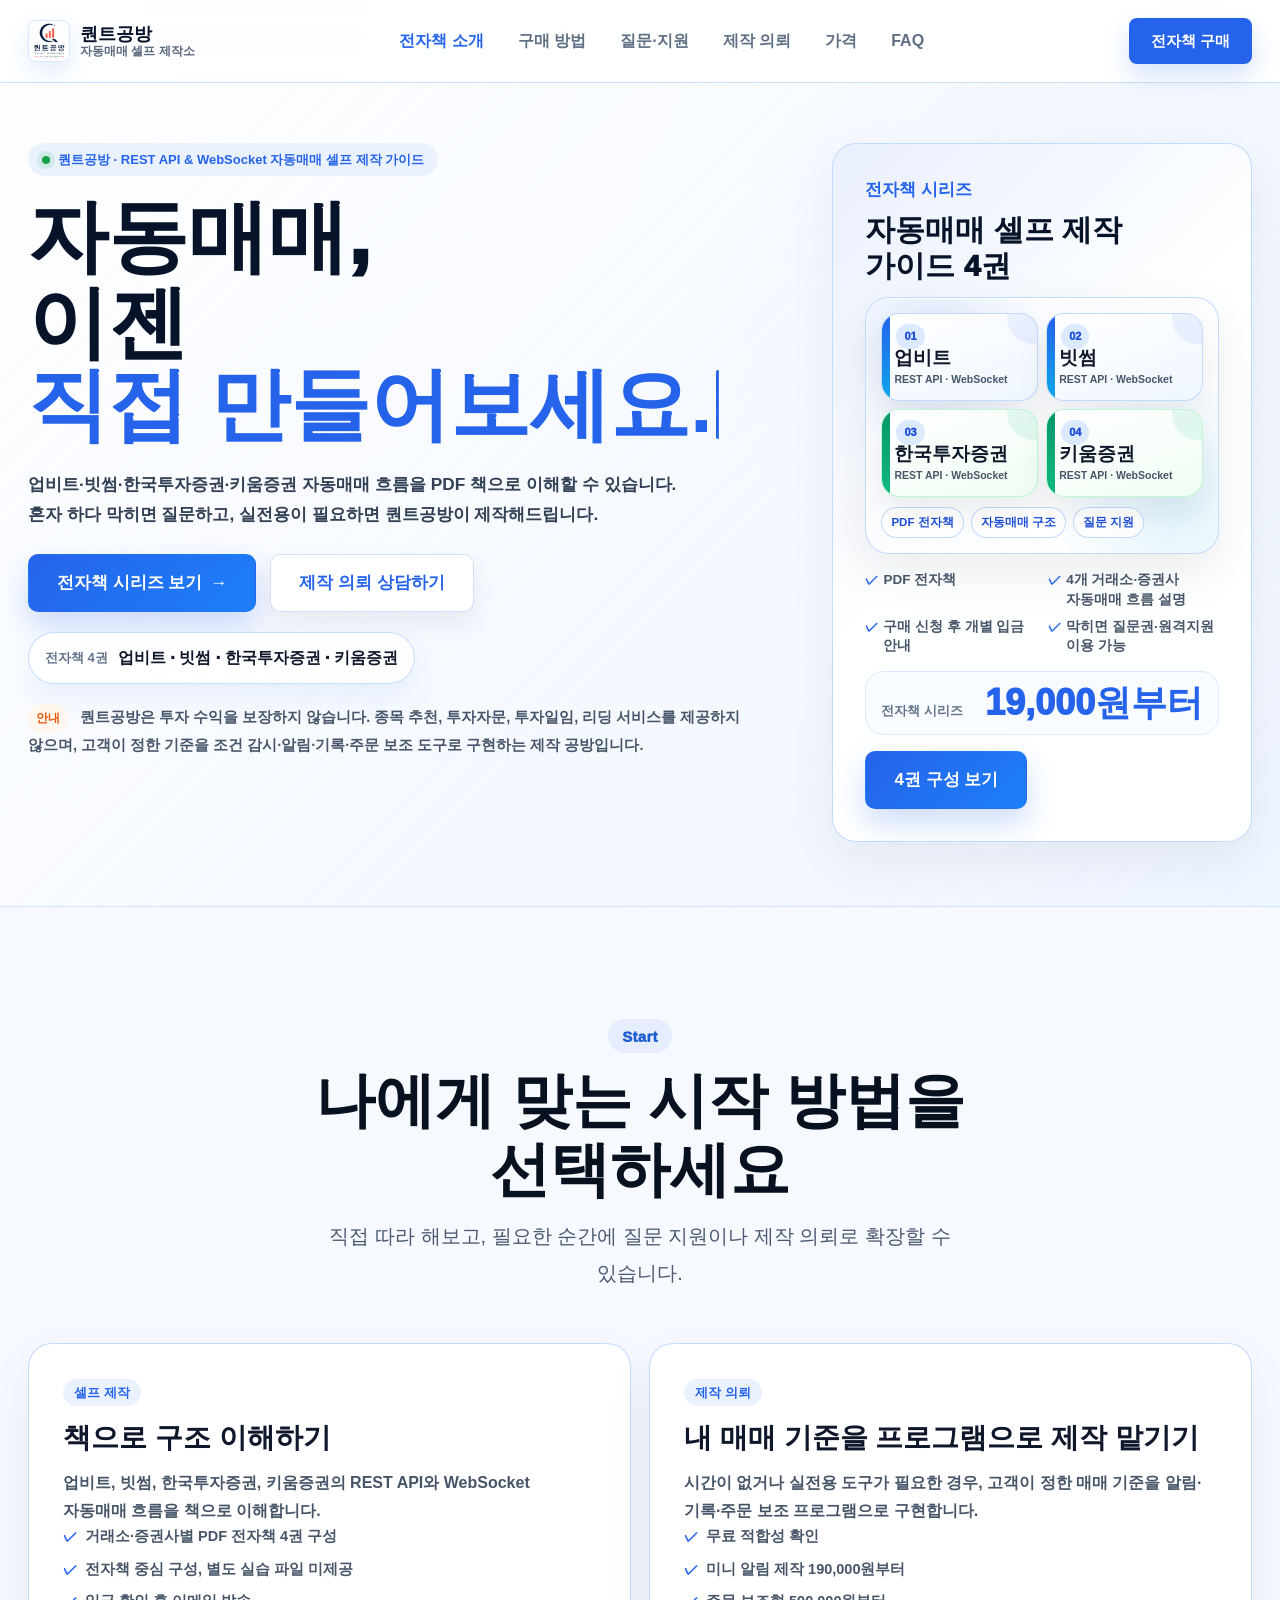
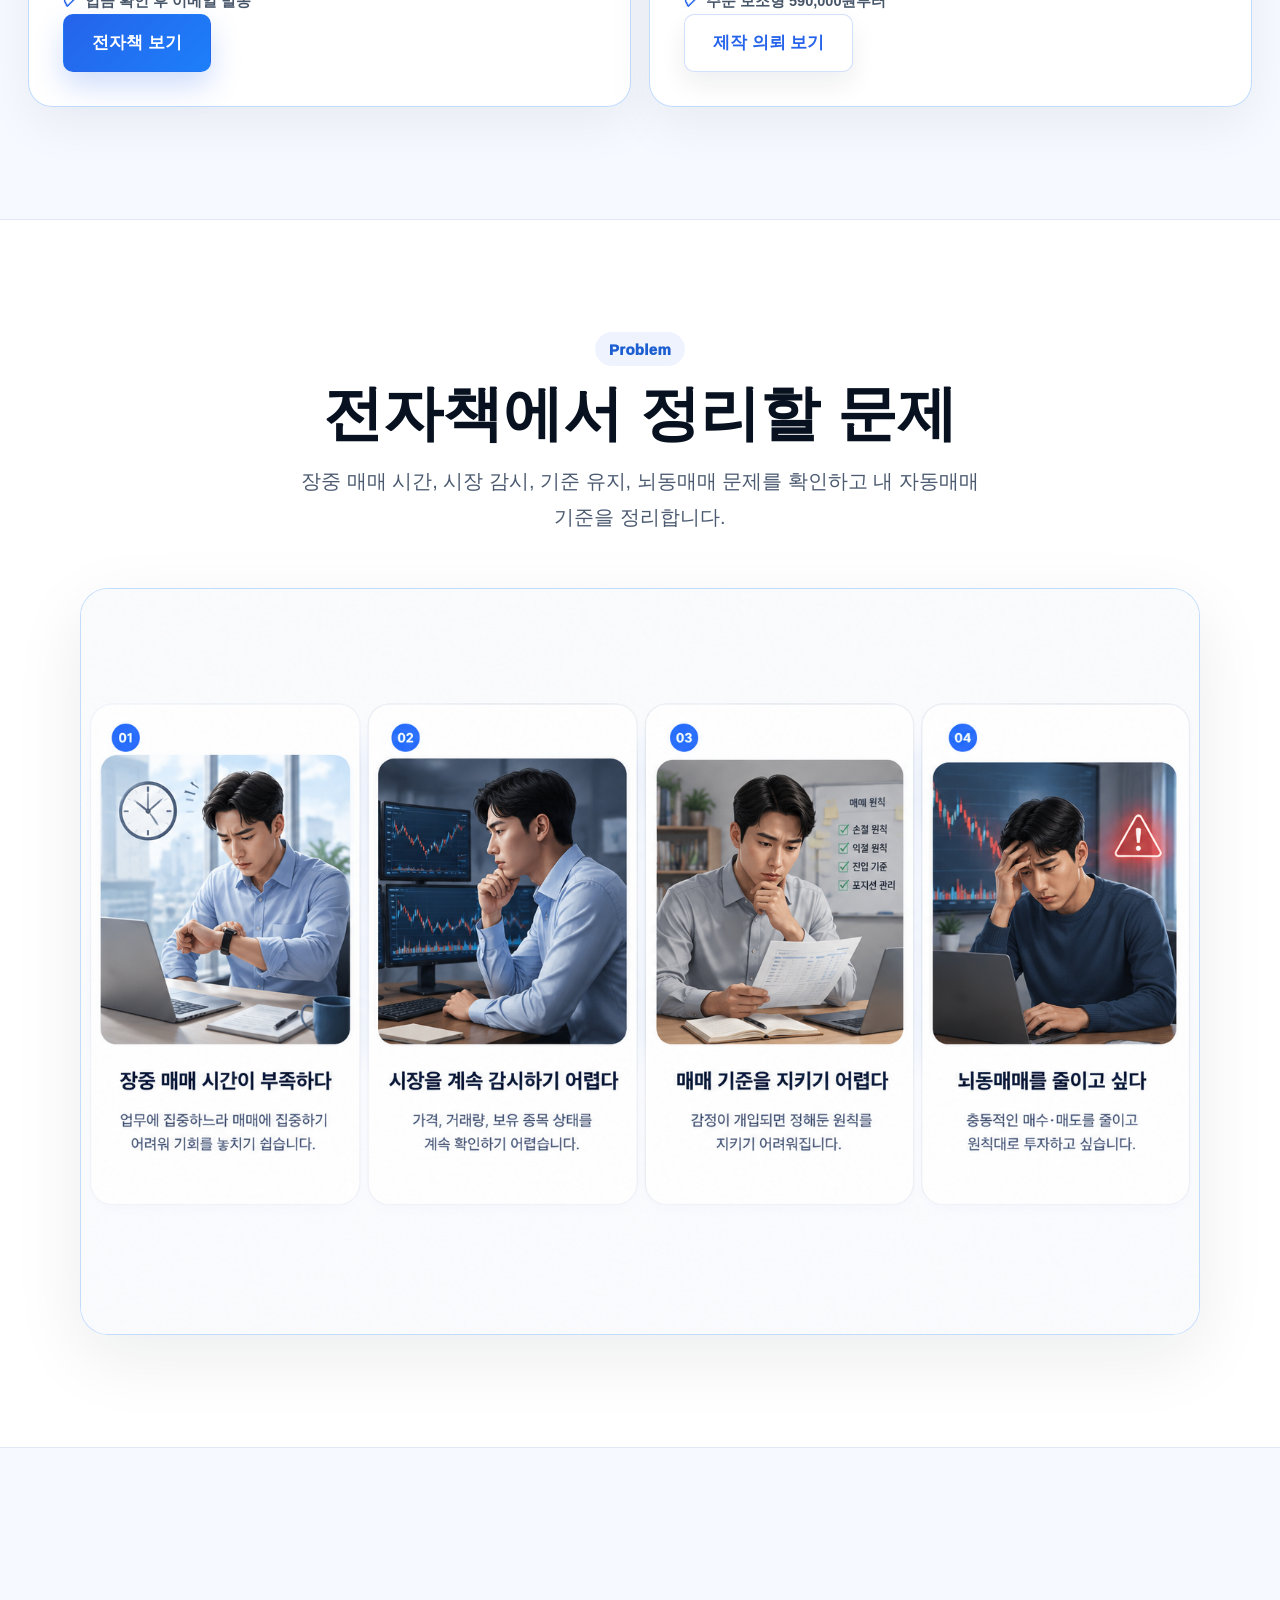
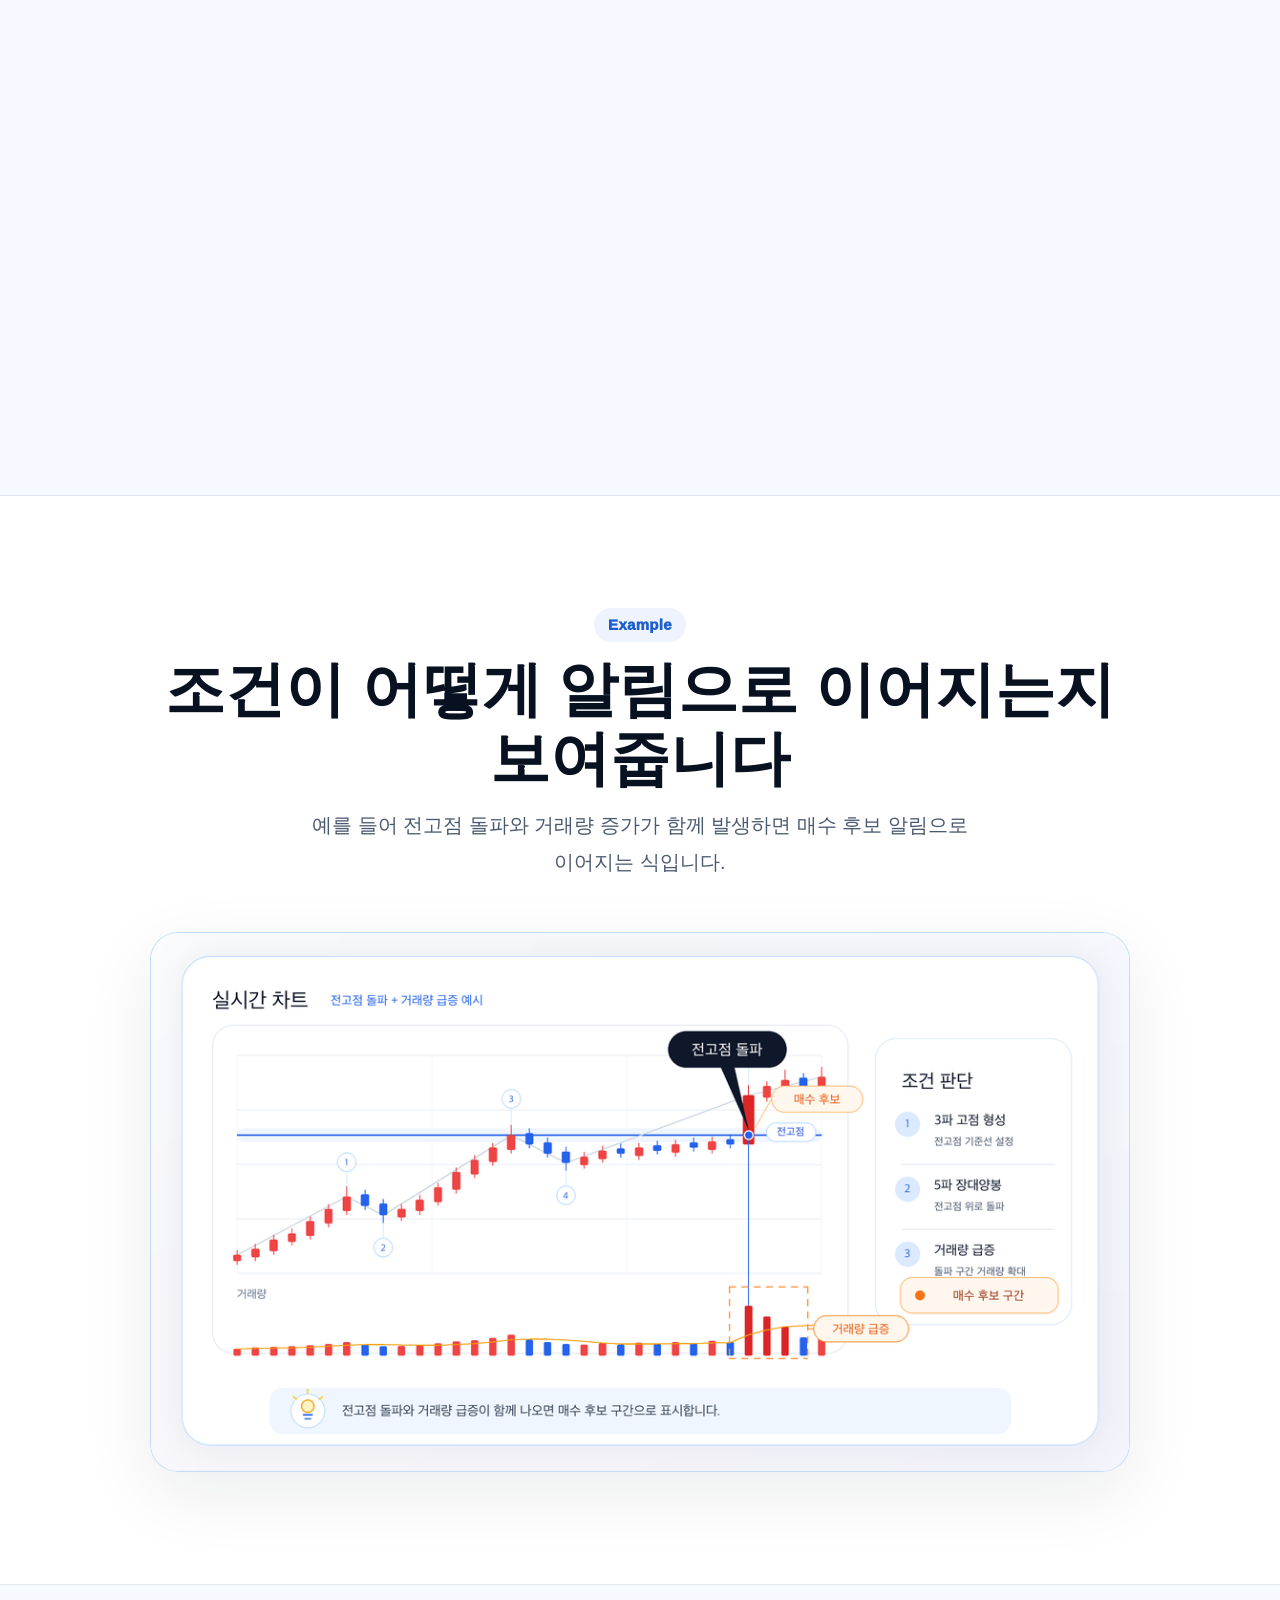
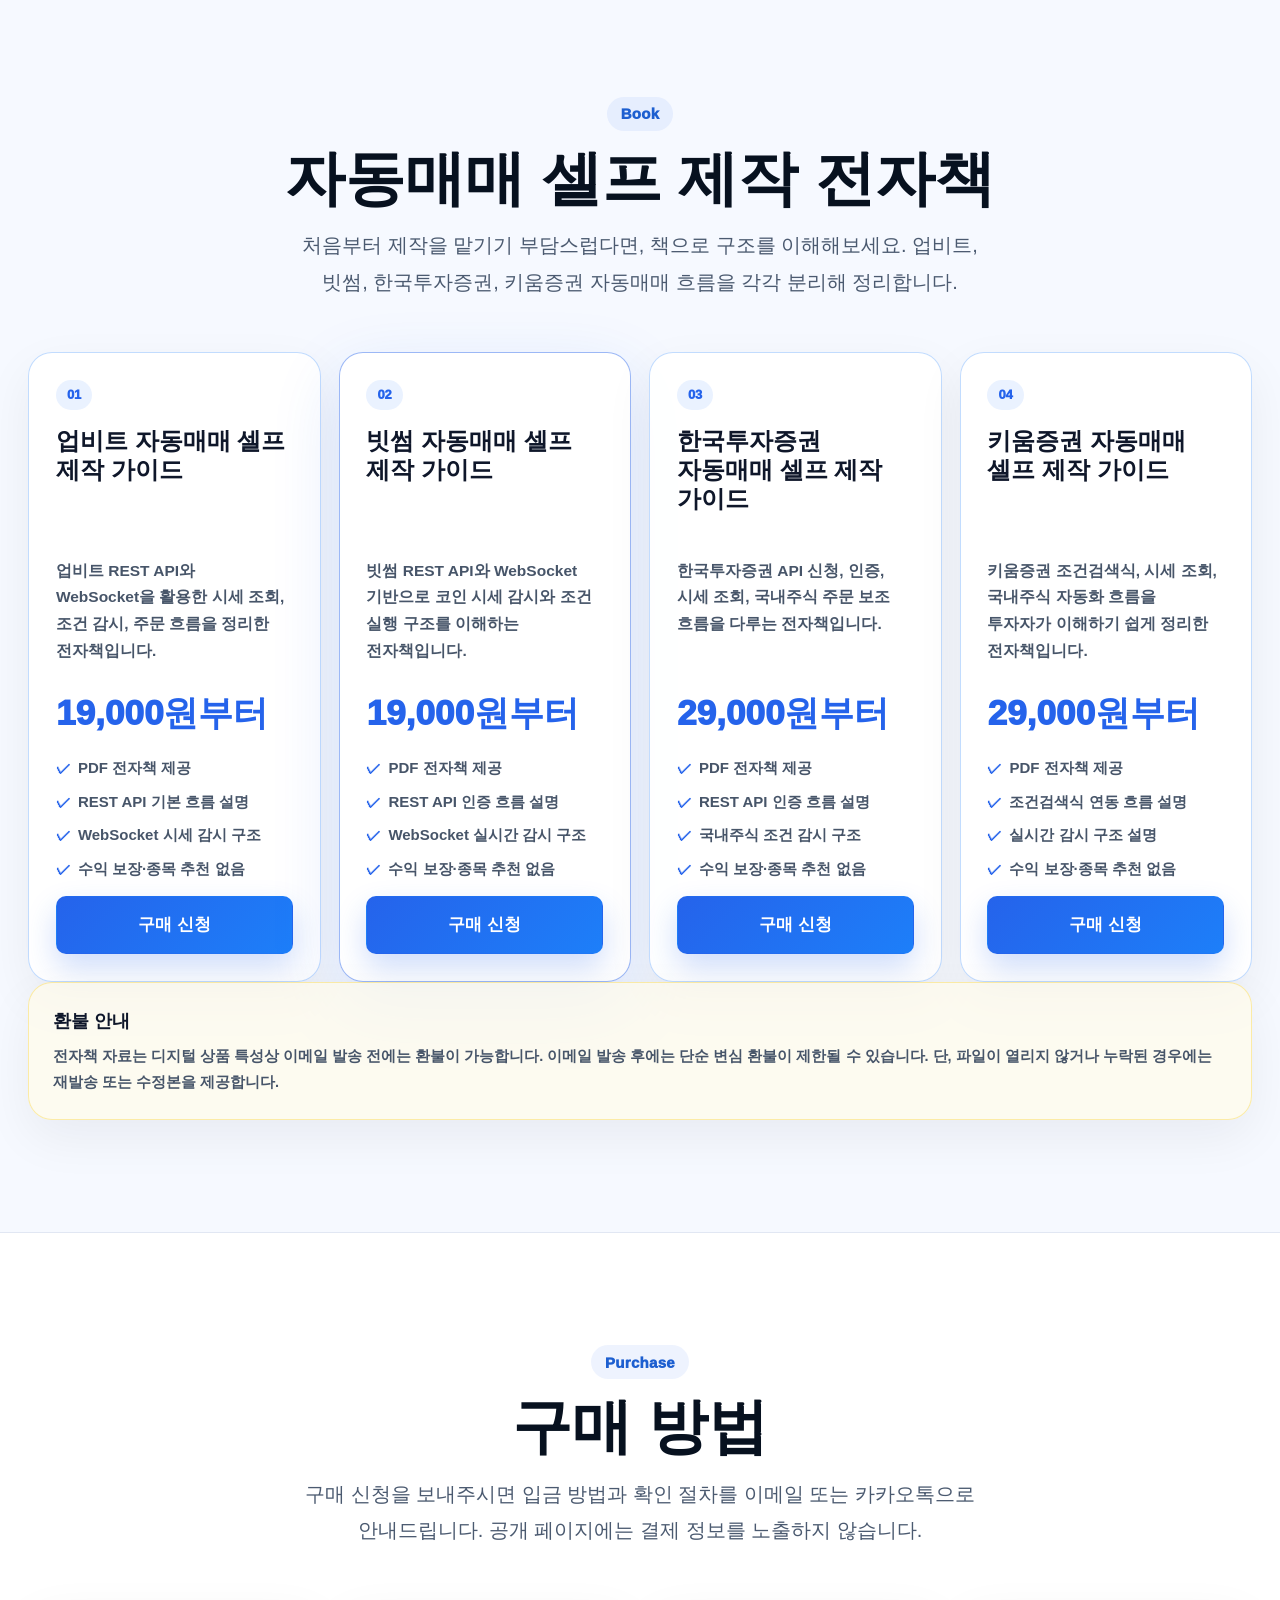
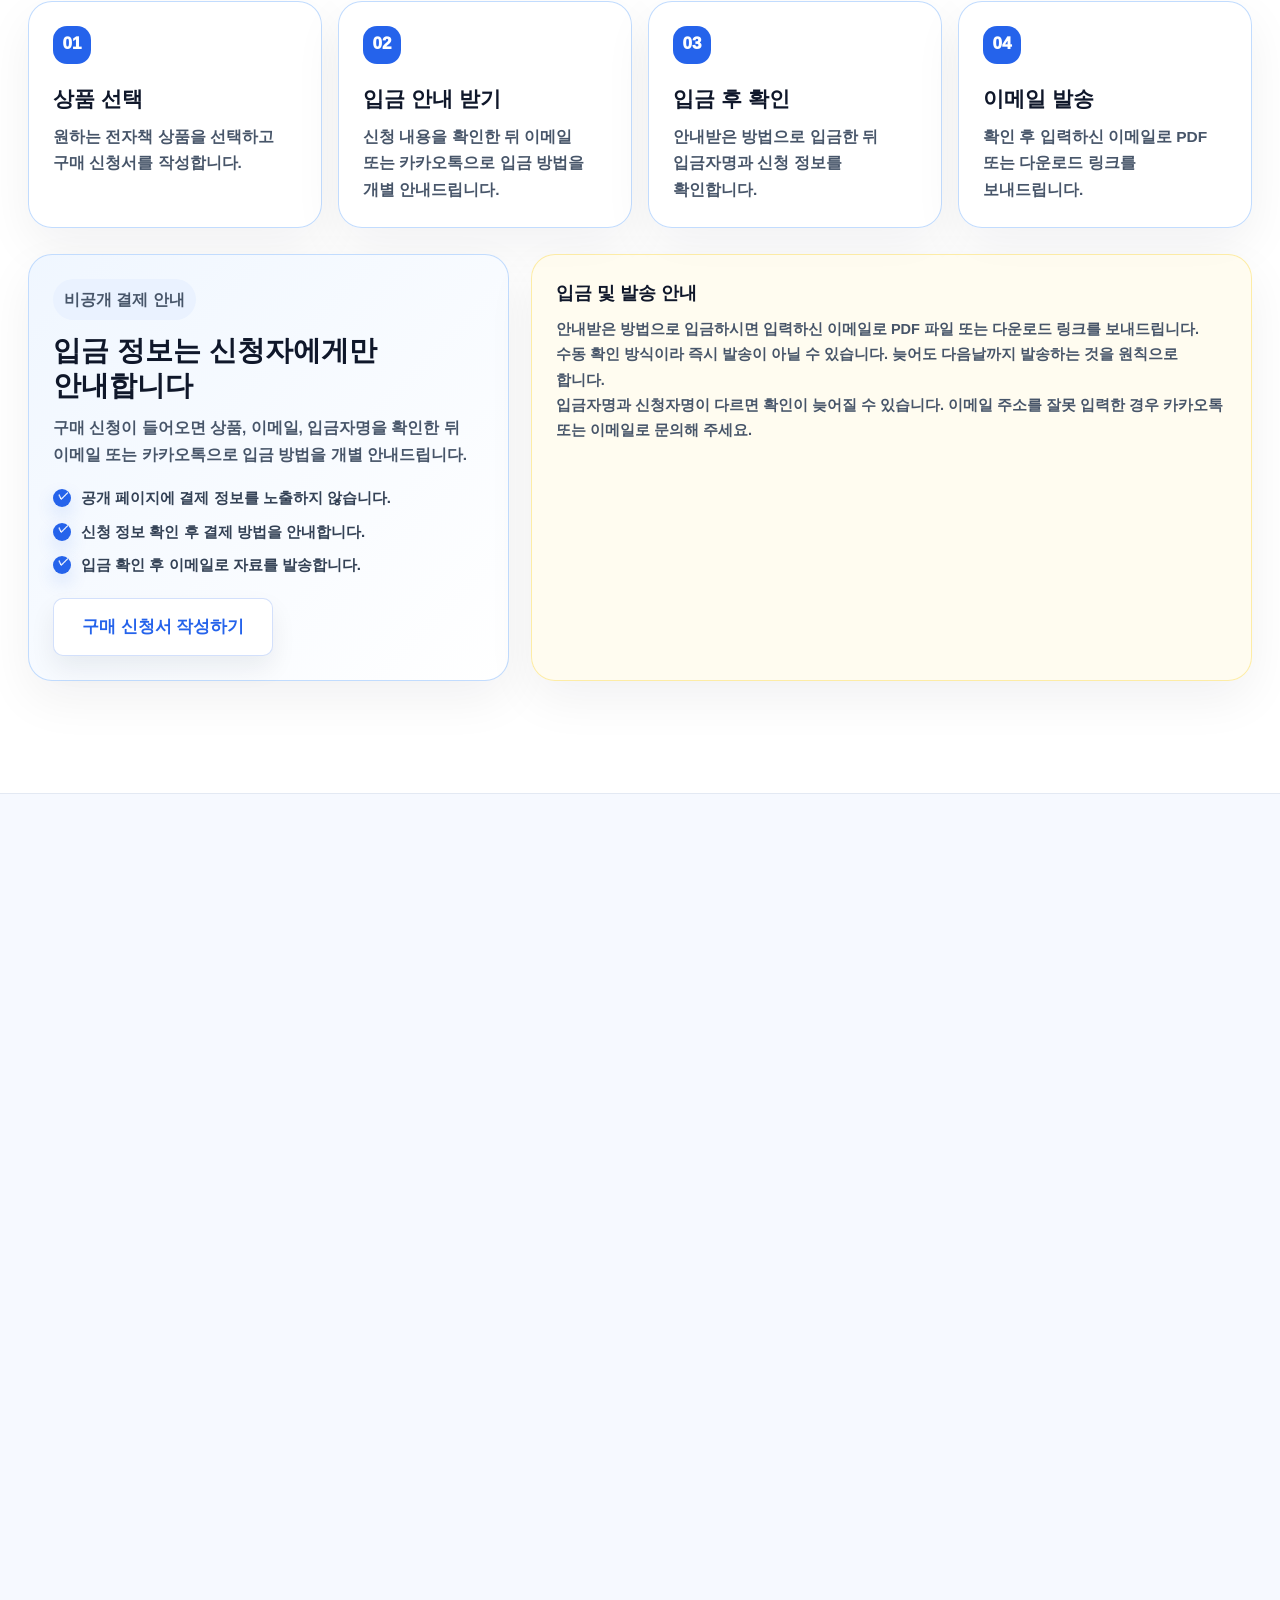
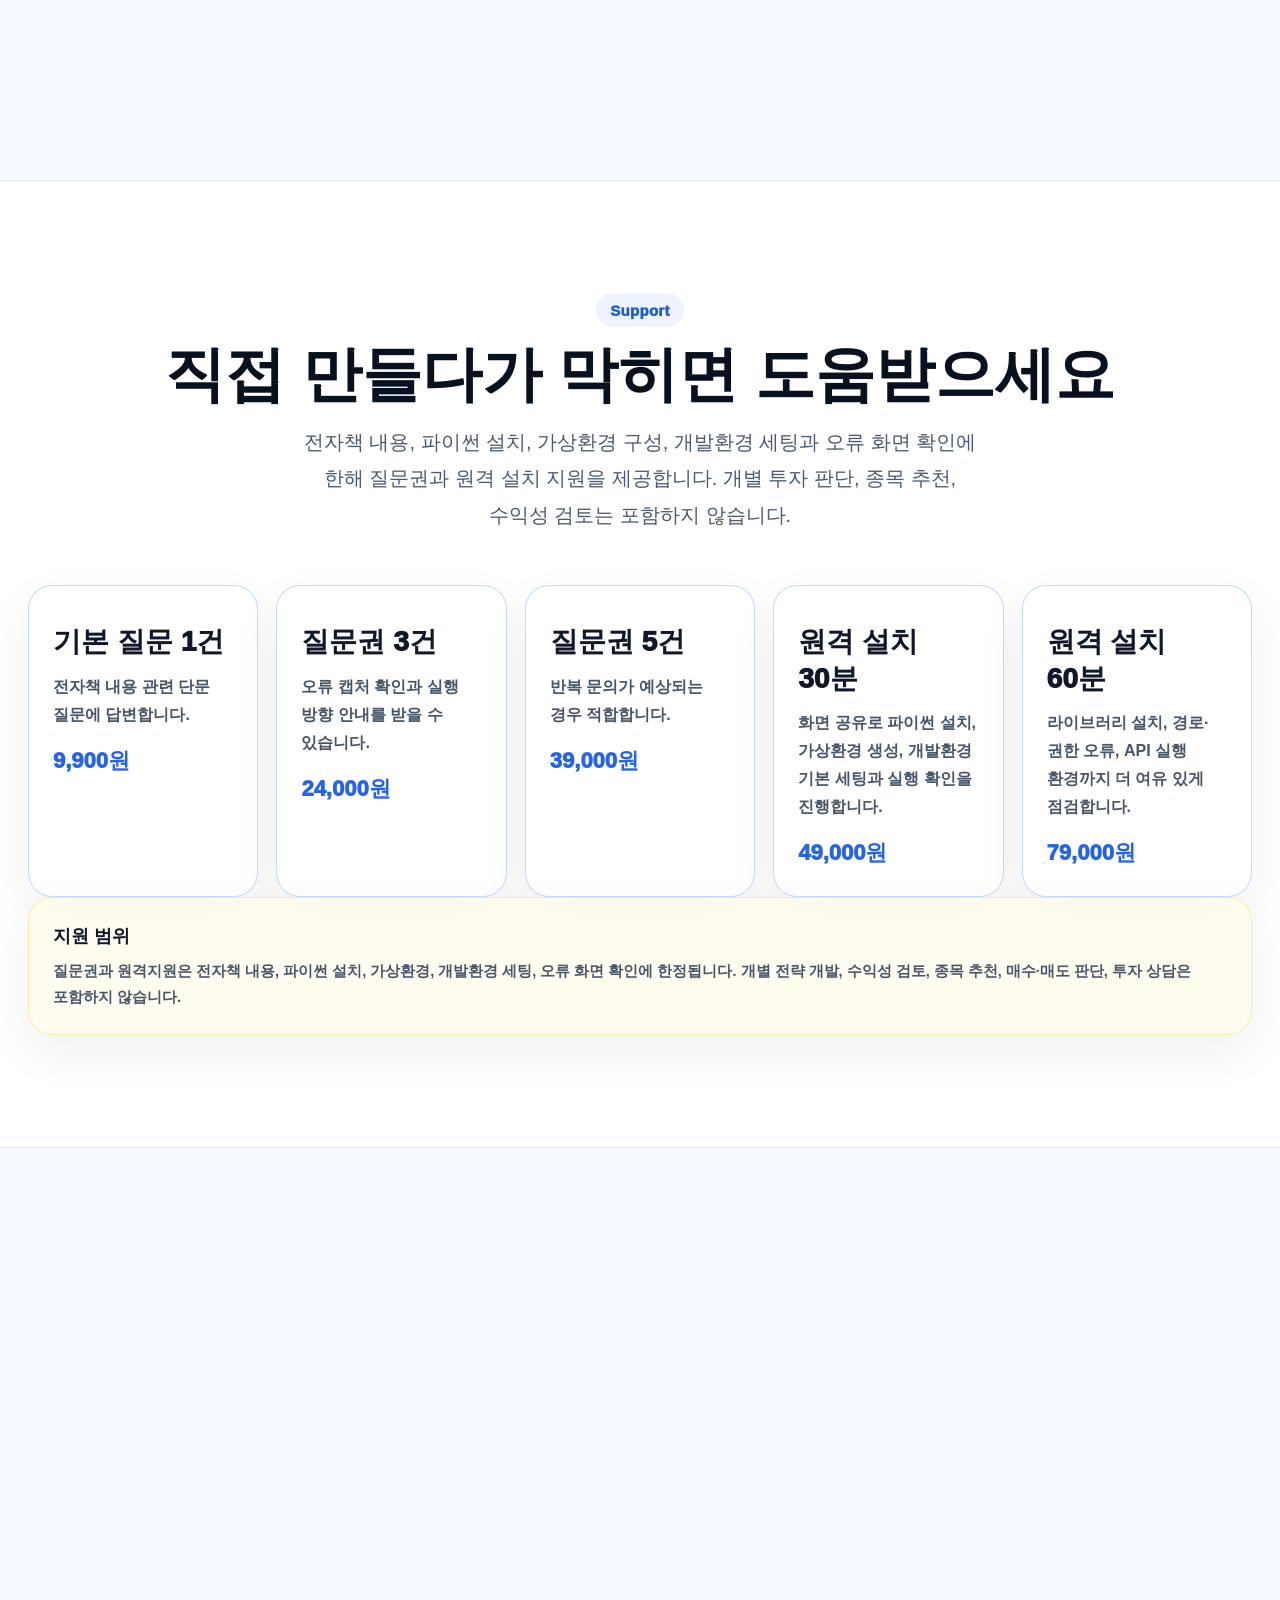
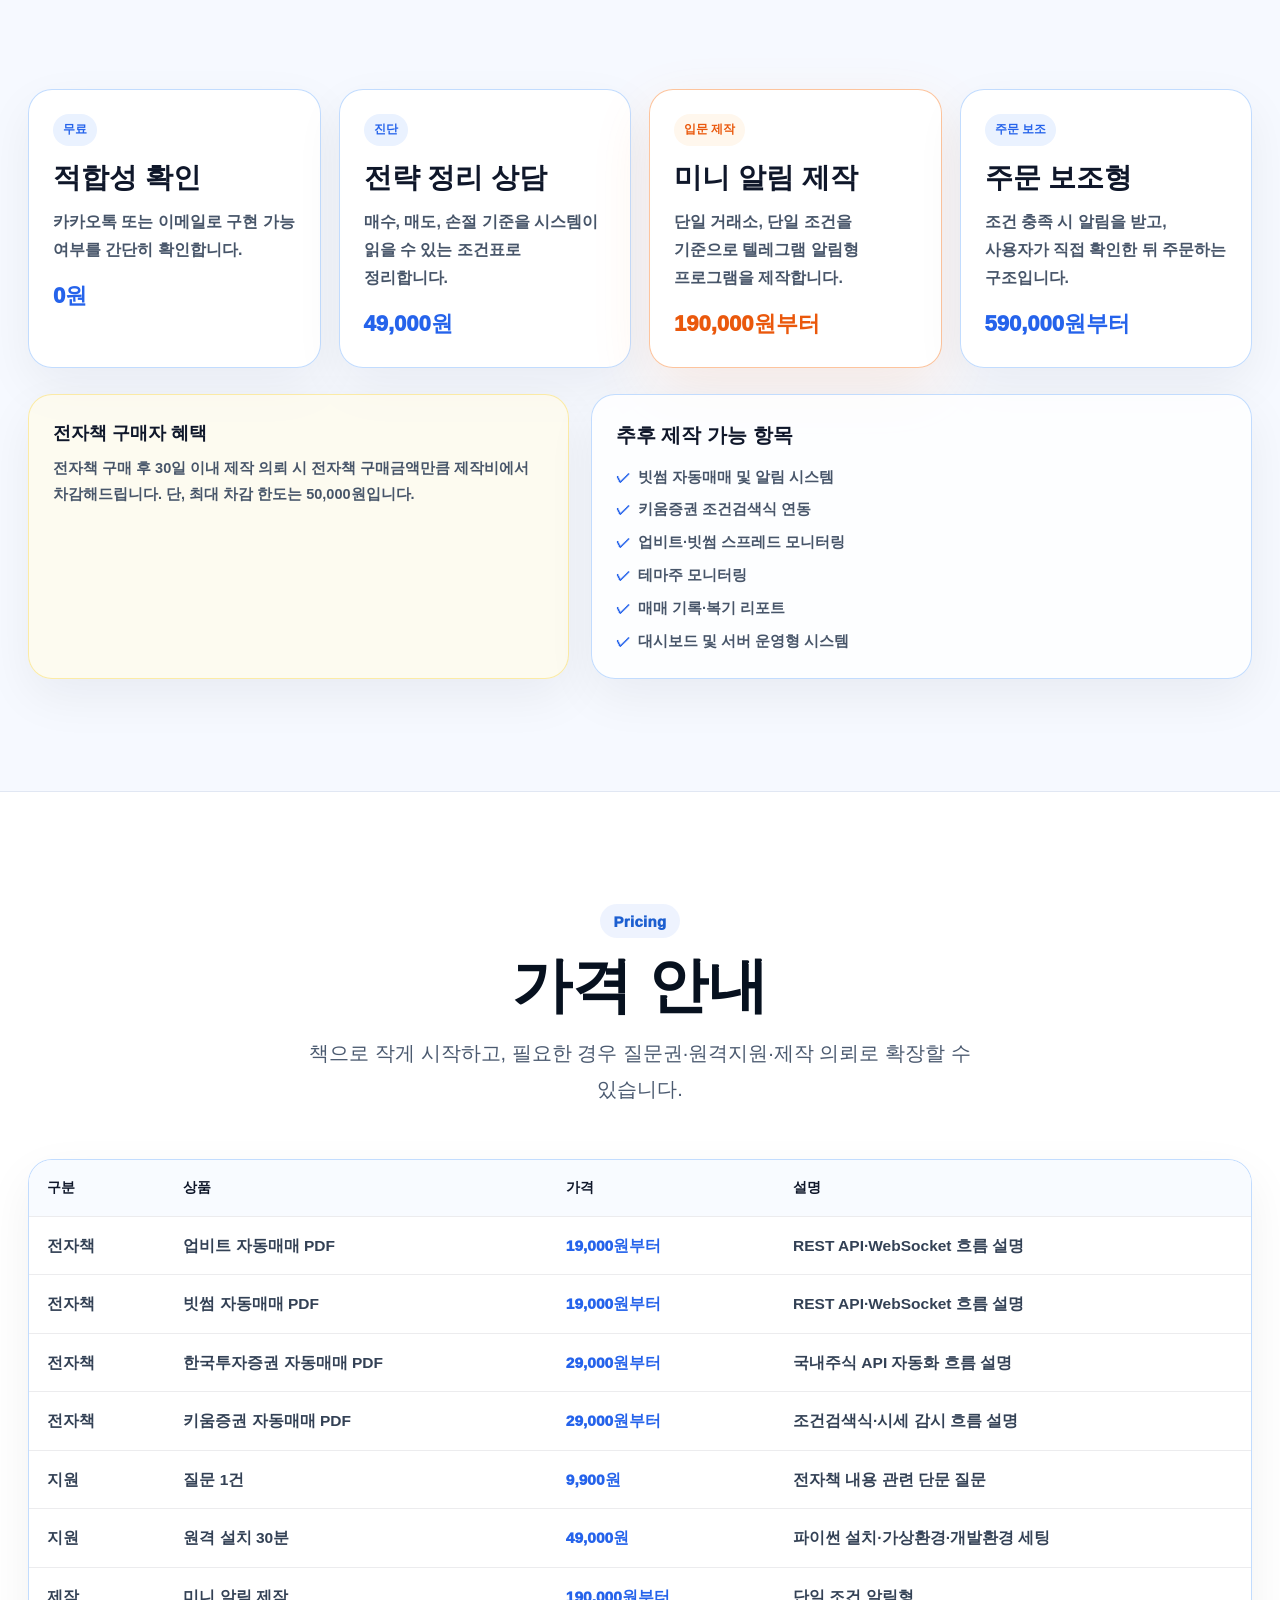
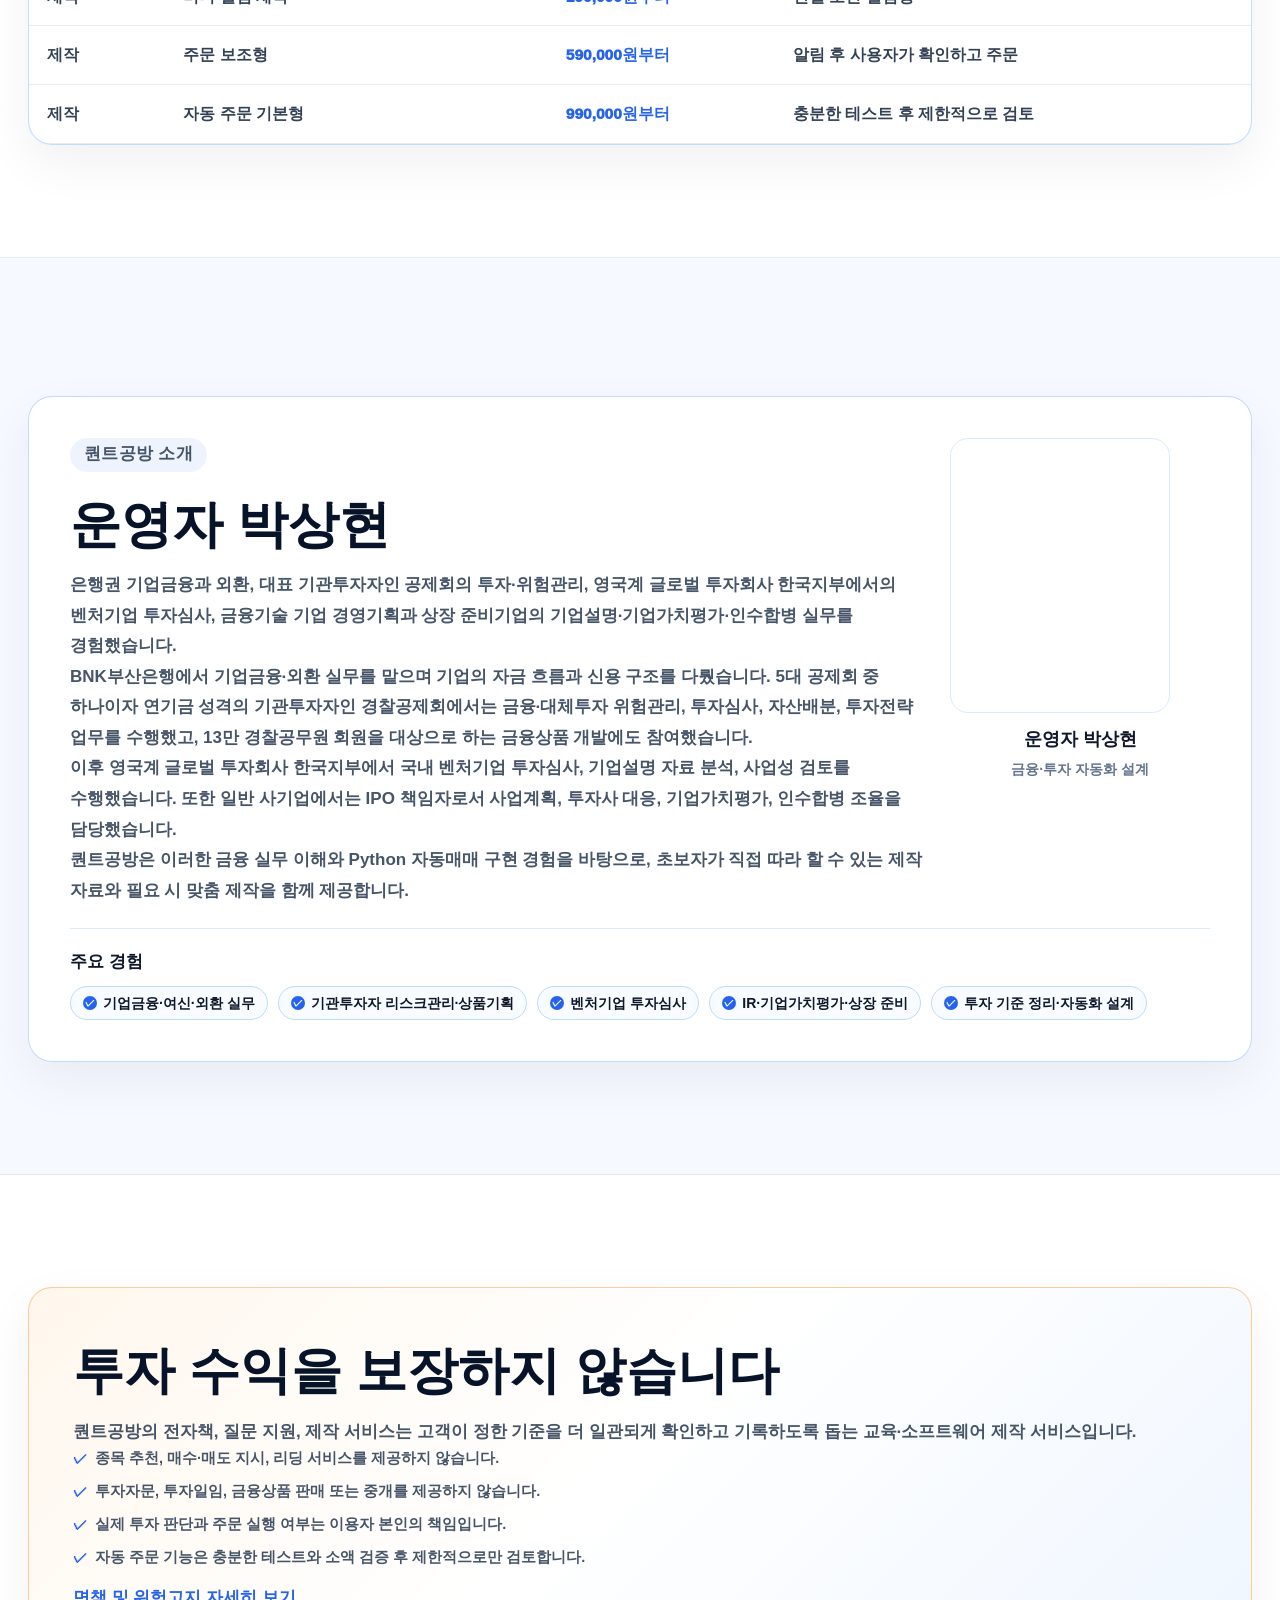
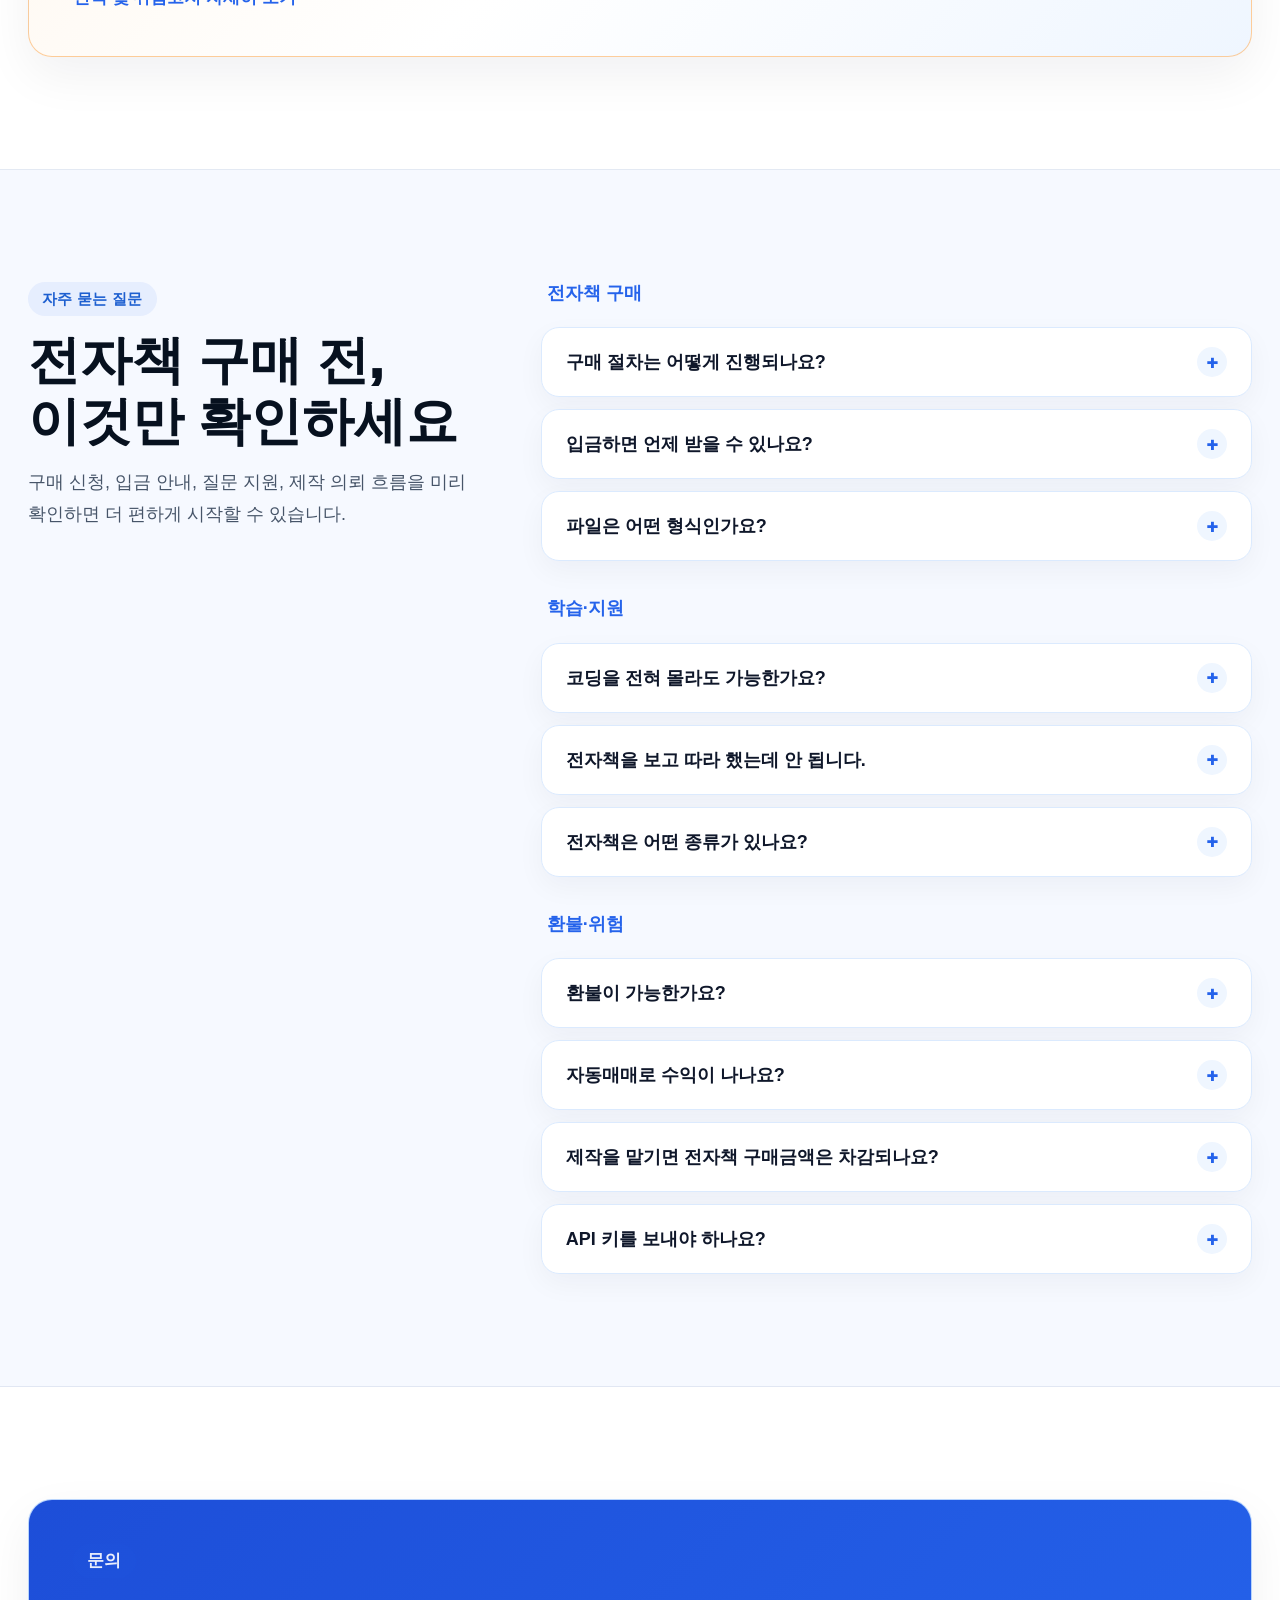
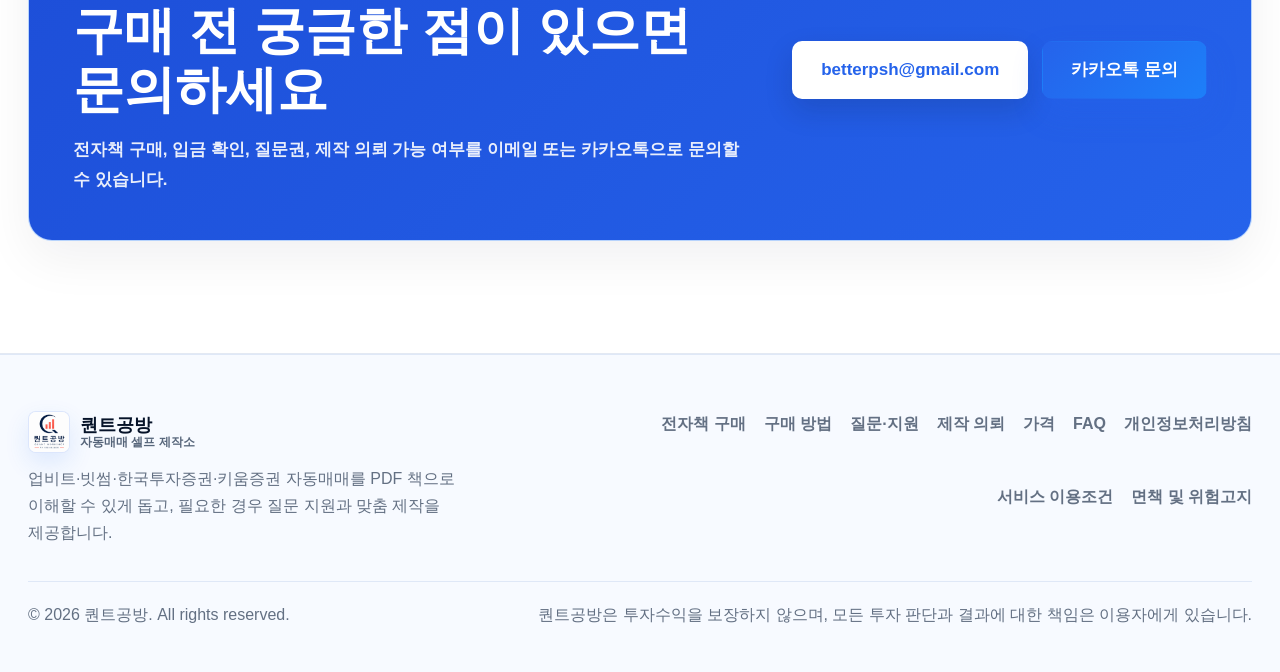
==== commit 3b312e6e: "Add files via upload" ====
--- a/index.html
+++ b/index.html
@@ -72,6 +72,15 @@
   </script>
   <link rel="stylesheet" href="./style.css?v=20260527-1" />
   <link rel="stylesheet" href="./home-v2.css?v=20260614-book-1" />
+  <!-- Google tag (gtag.js) -->
+  <script async src="https://www.googletagmanager.com/gtag/js?id=G-9YLW1T5L0E"></script>
+  <script>
+    window.dataLayer = window.dataLayer || [];
+    function gtag(){dataLayer.push(arguments);}
+    gtag('js', new Date());
+
+    gtag('config', 'G-9YLW1T5L0E');
+  </script>
 </head>
 <body id="top">
   <a href="#main-content" class="skip-link">본문으로 바로가기</a>
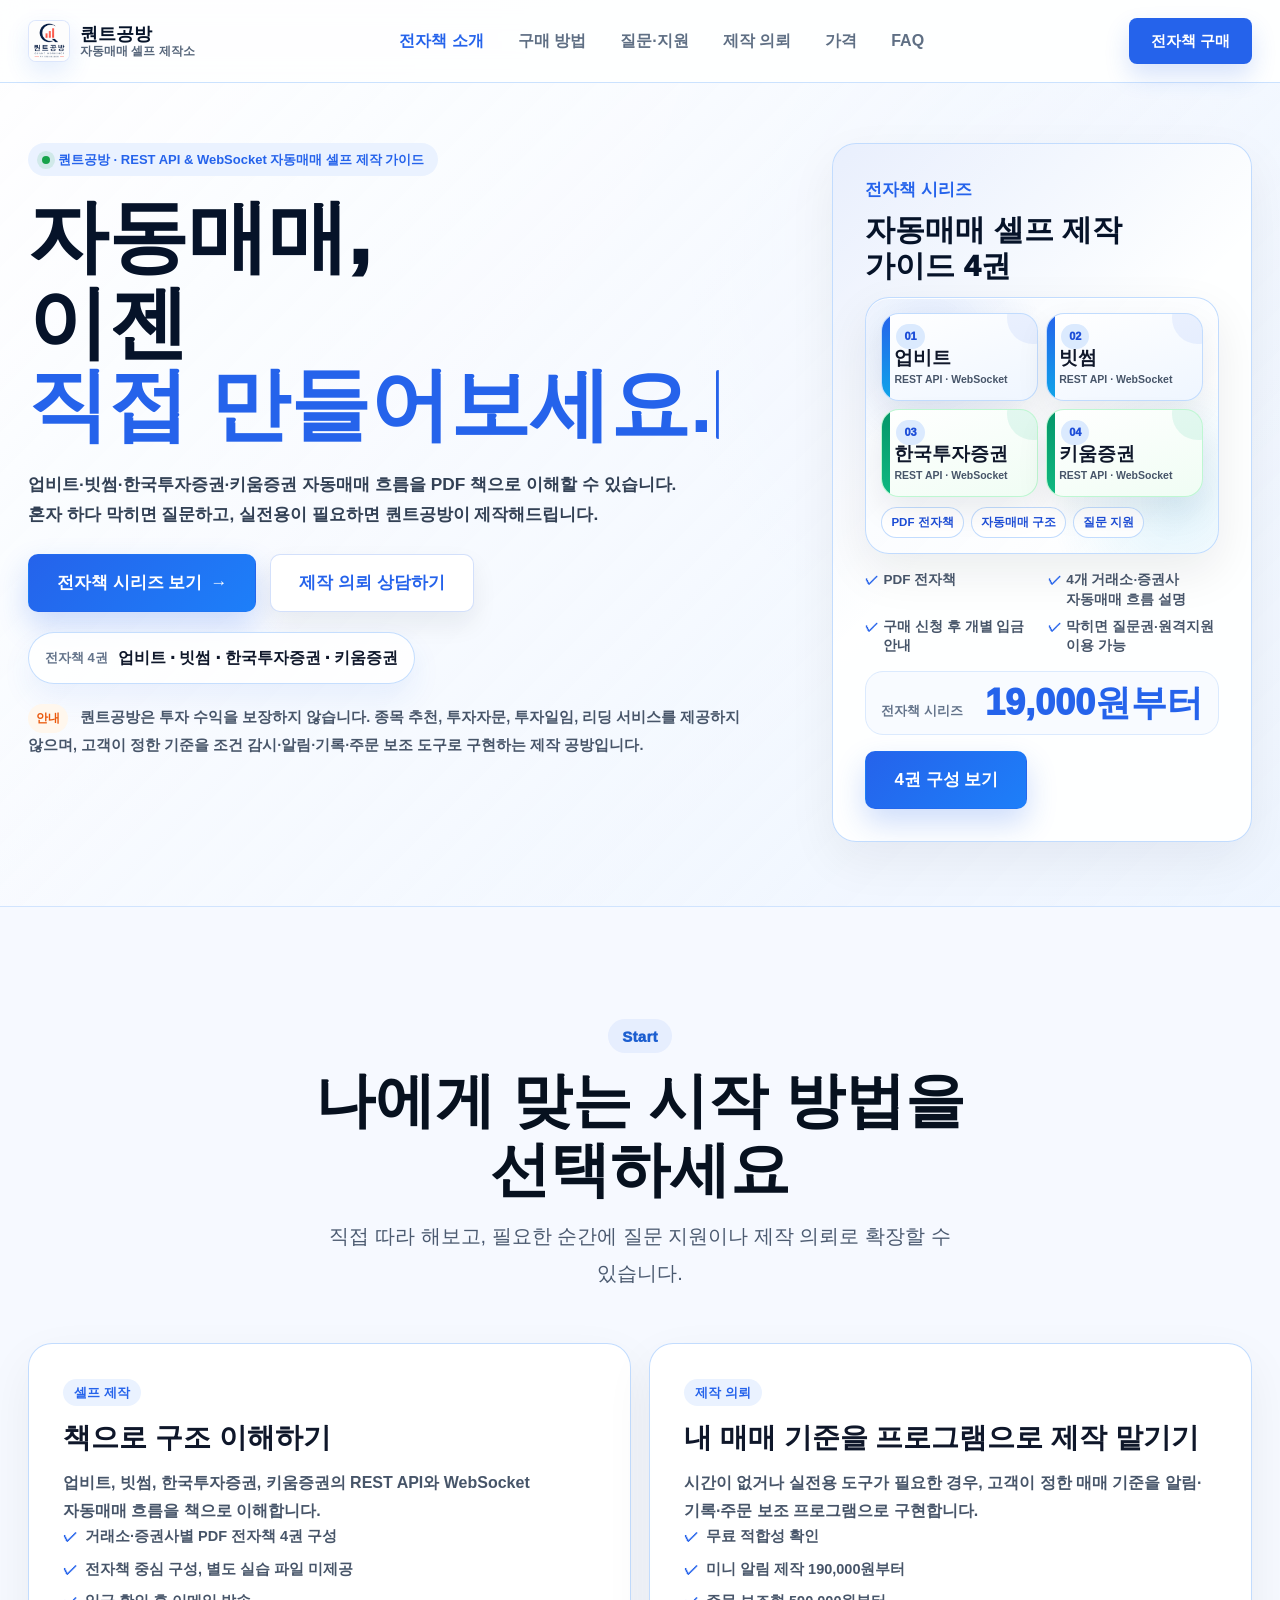
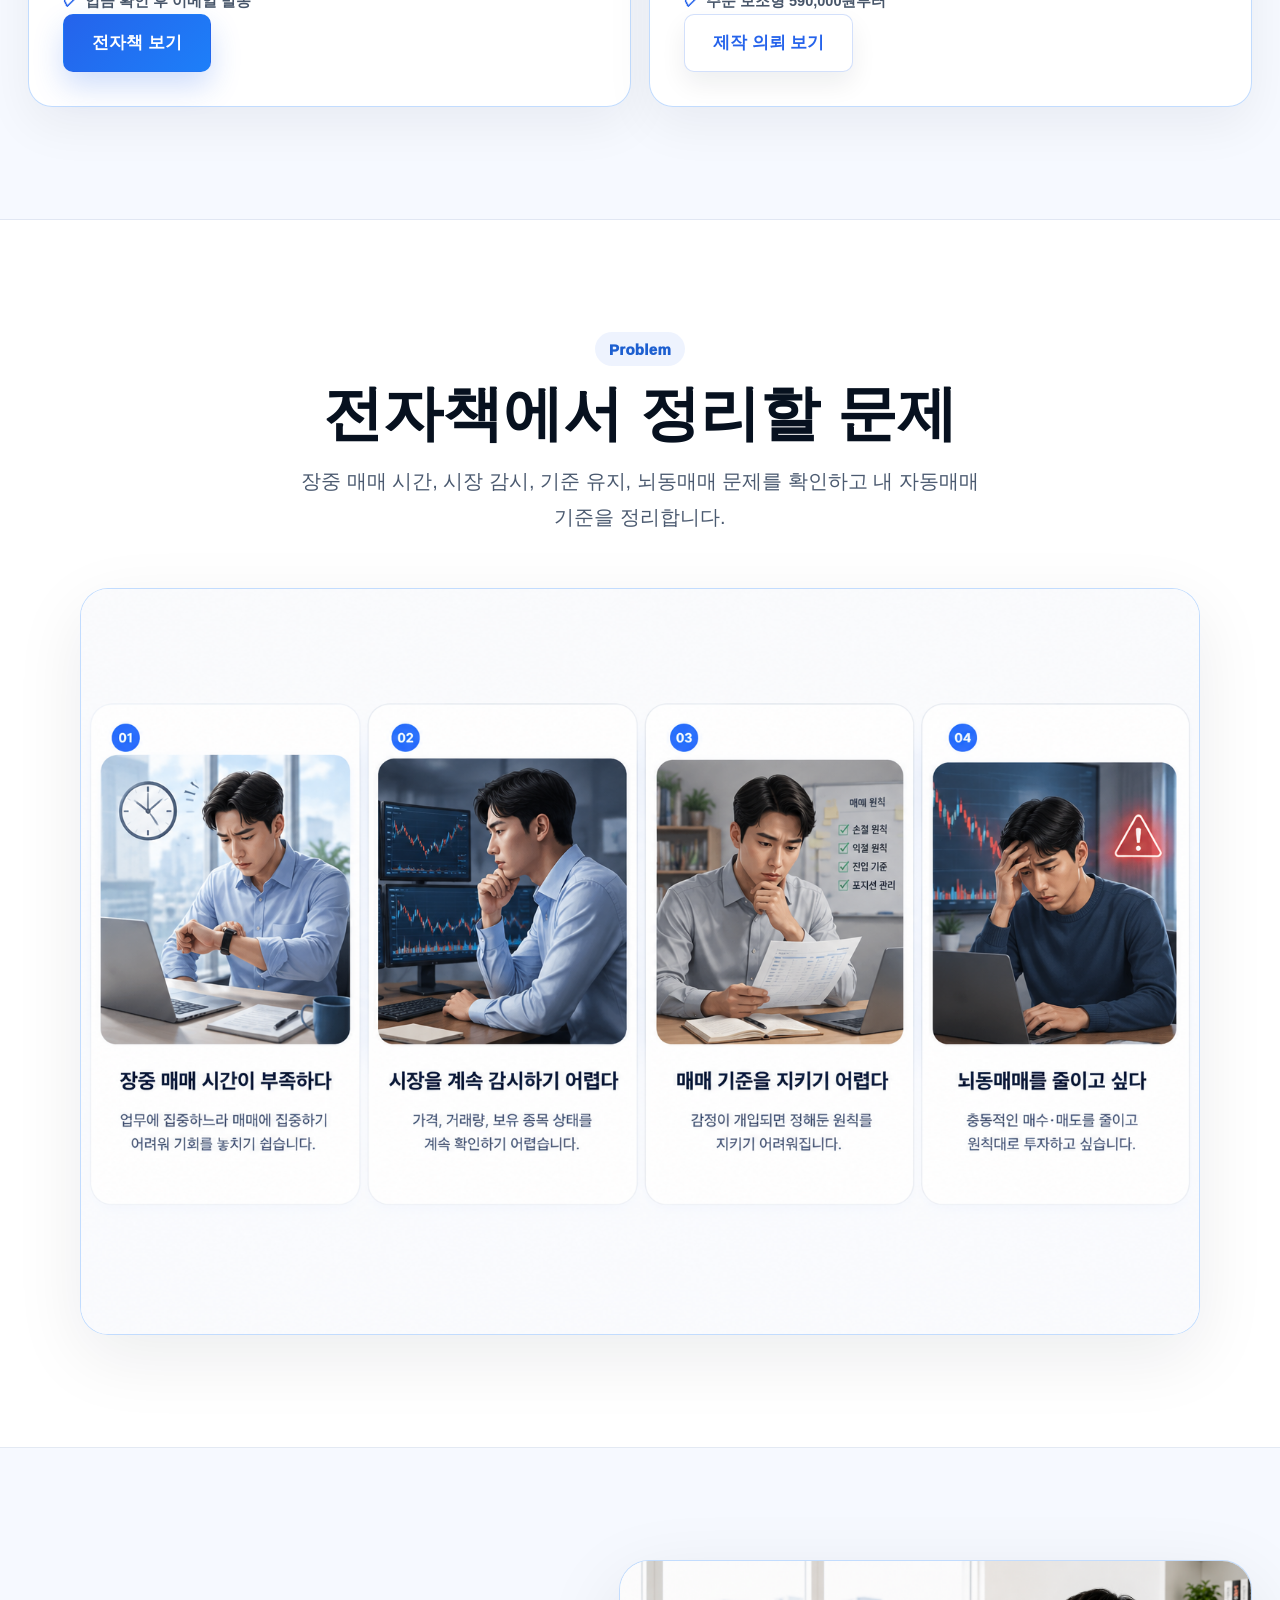
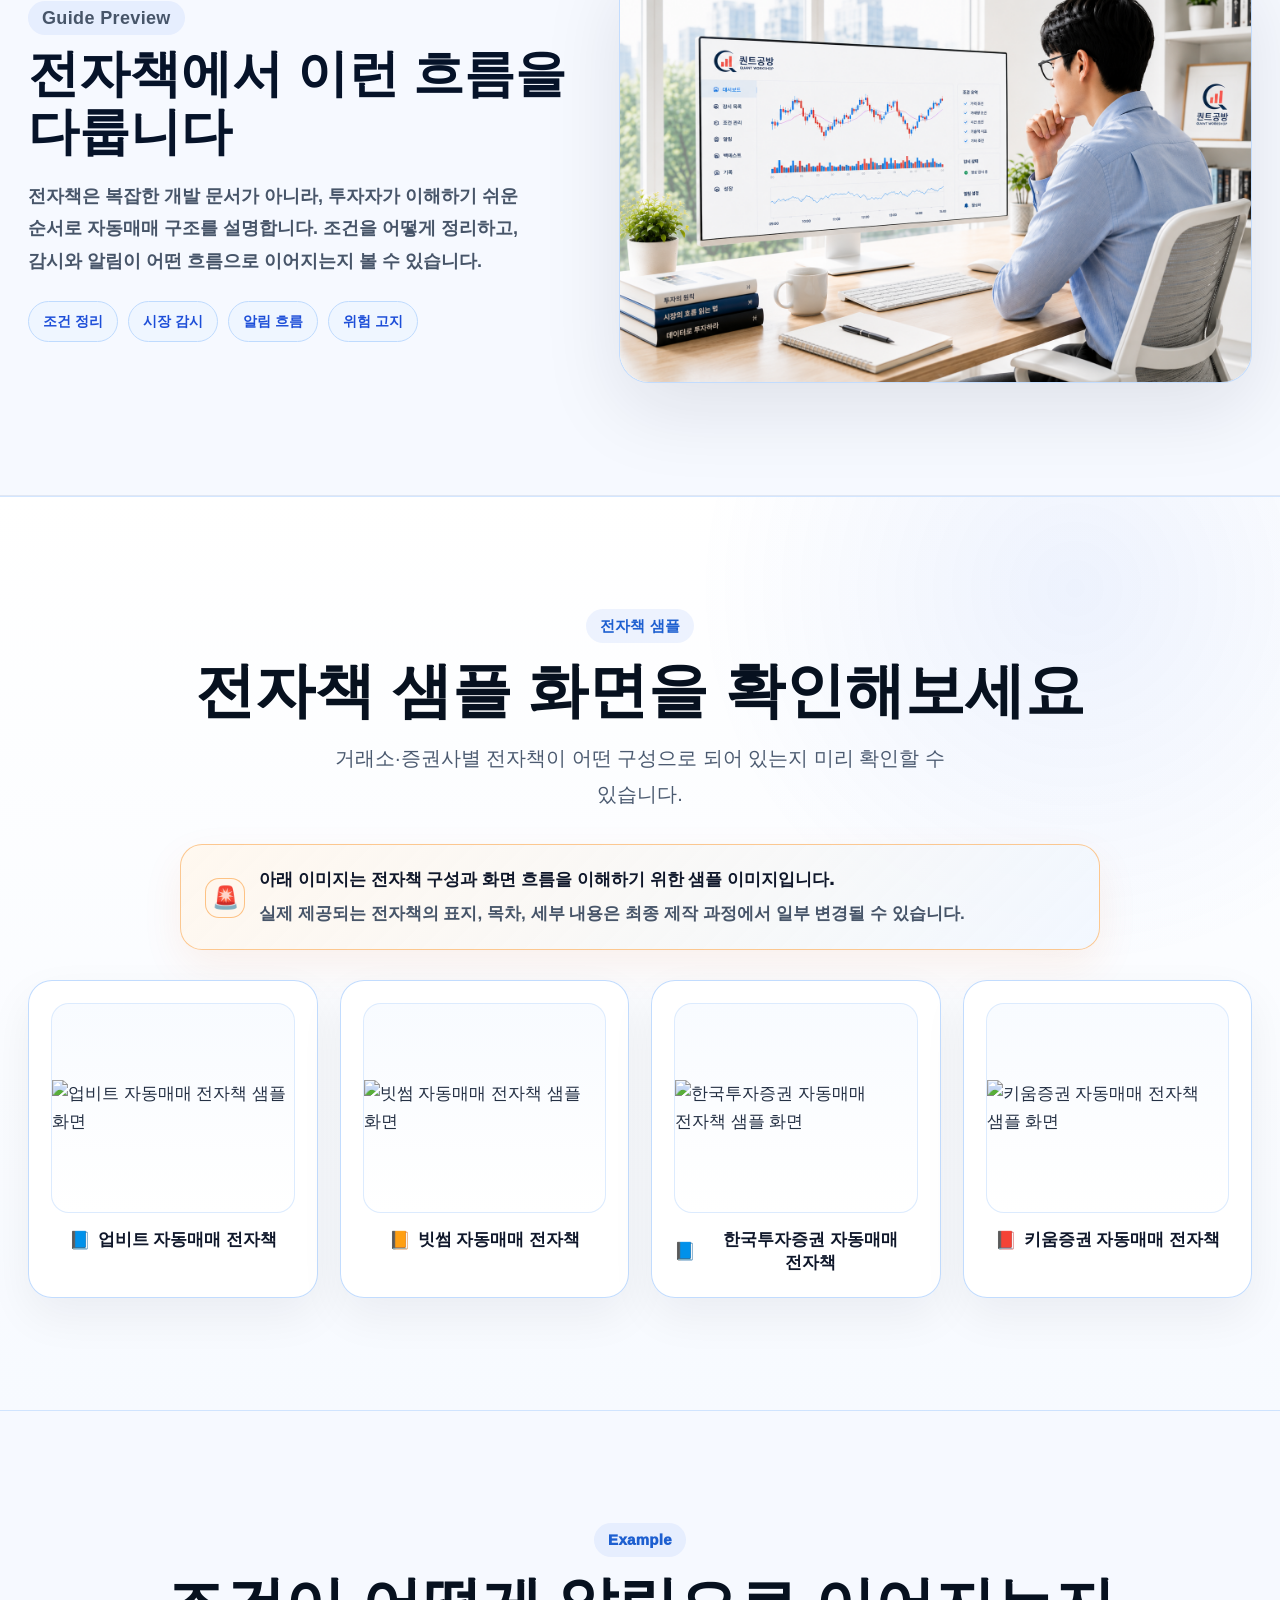
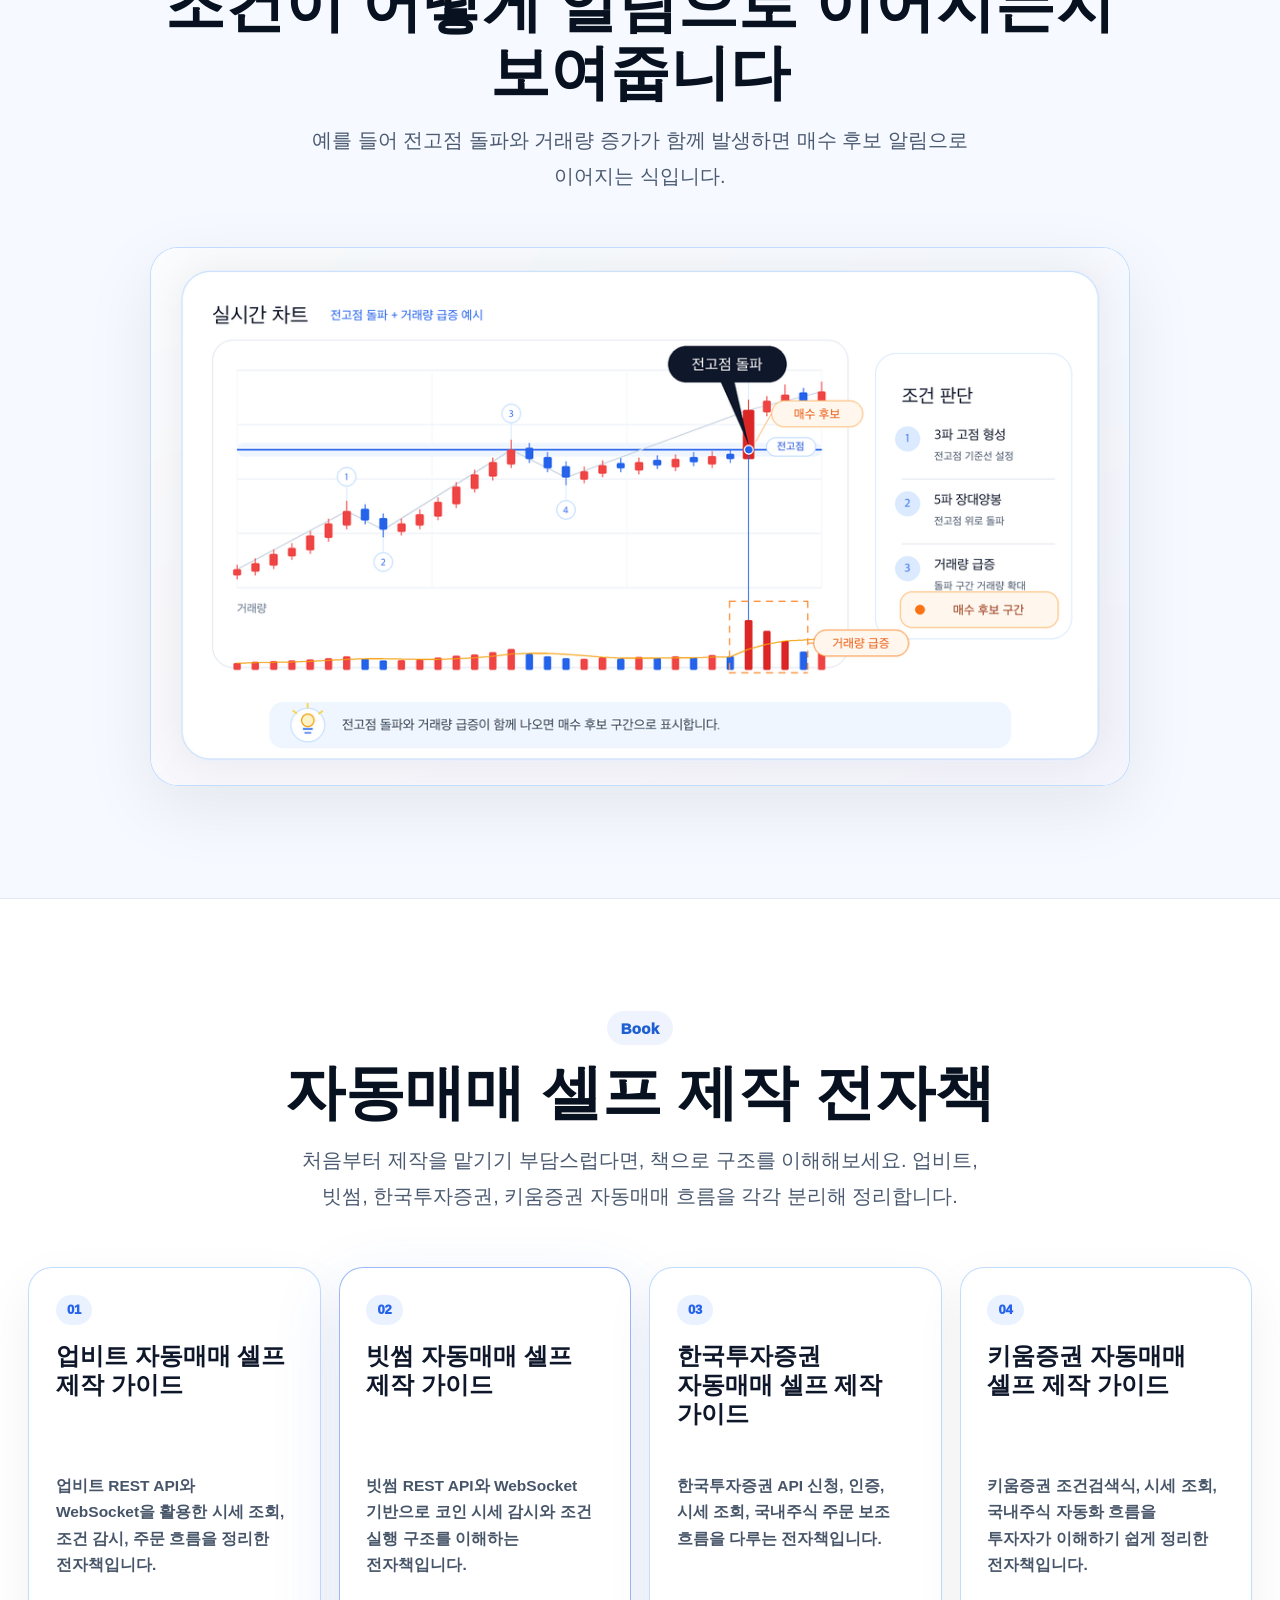
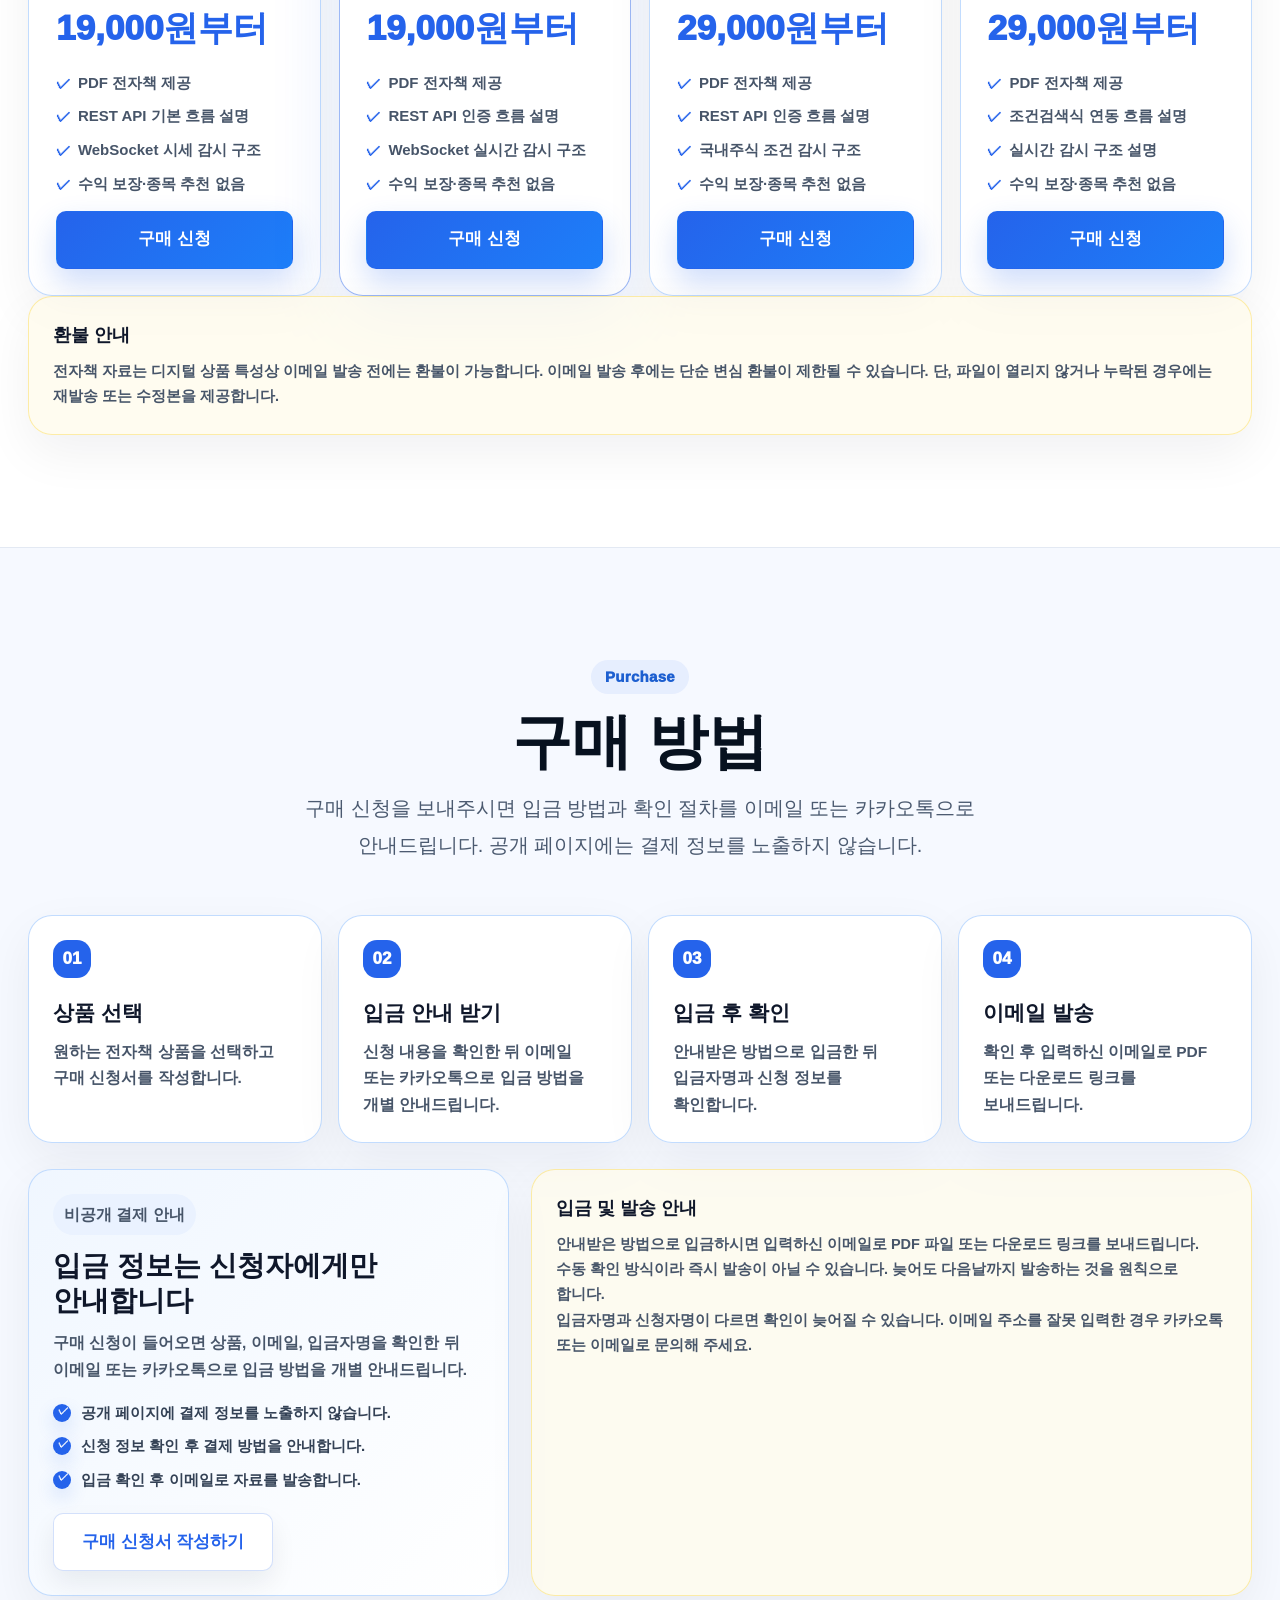
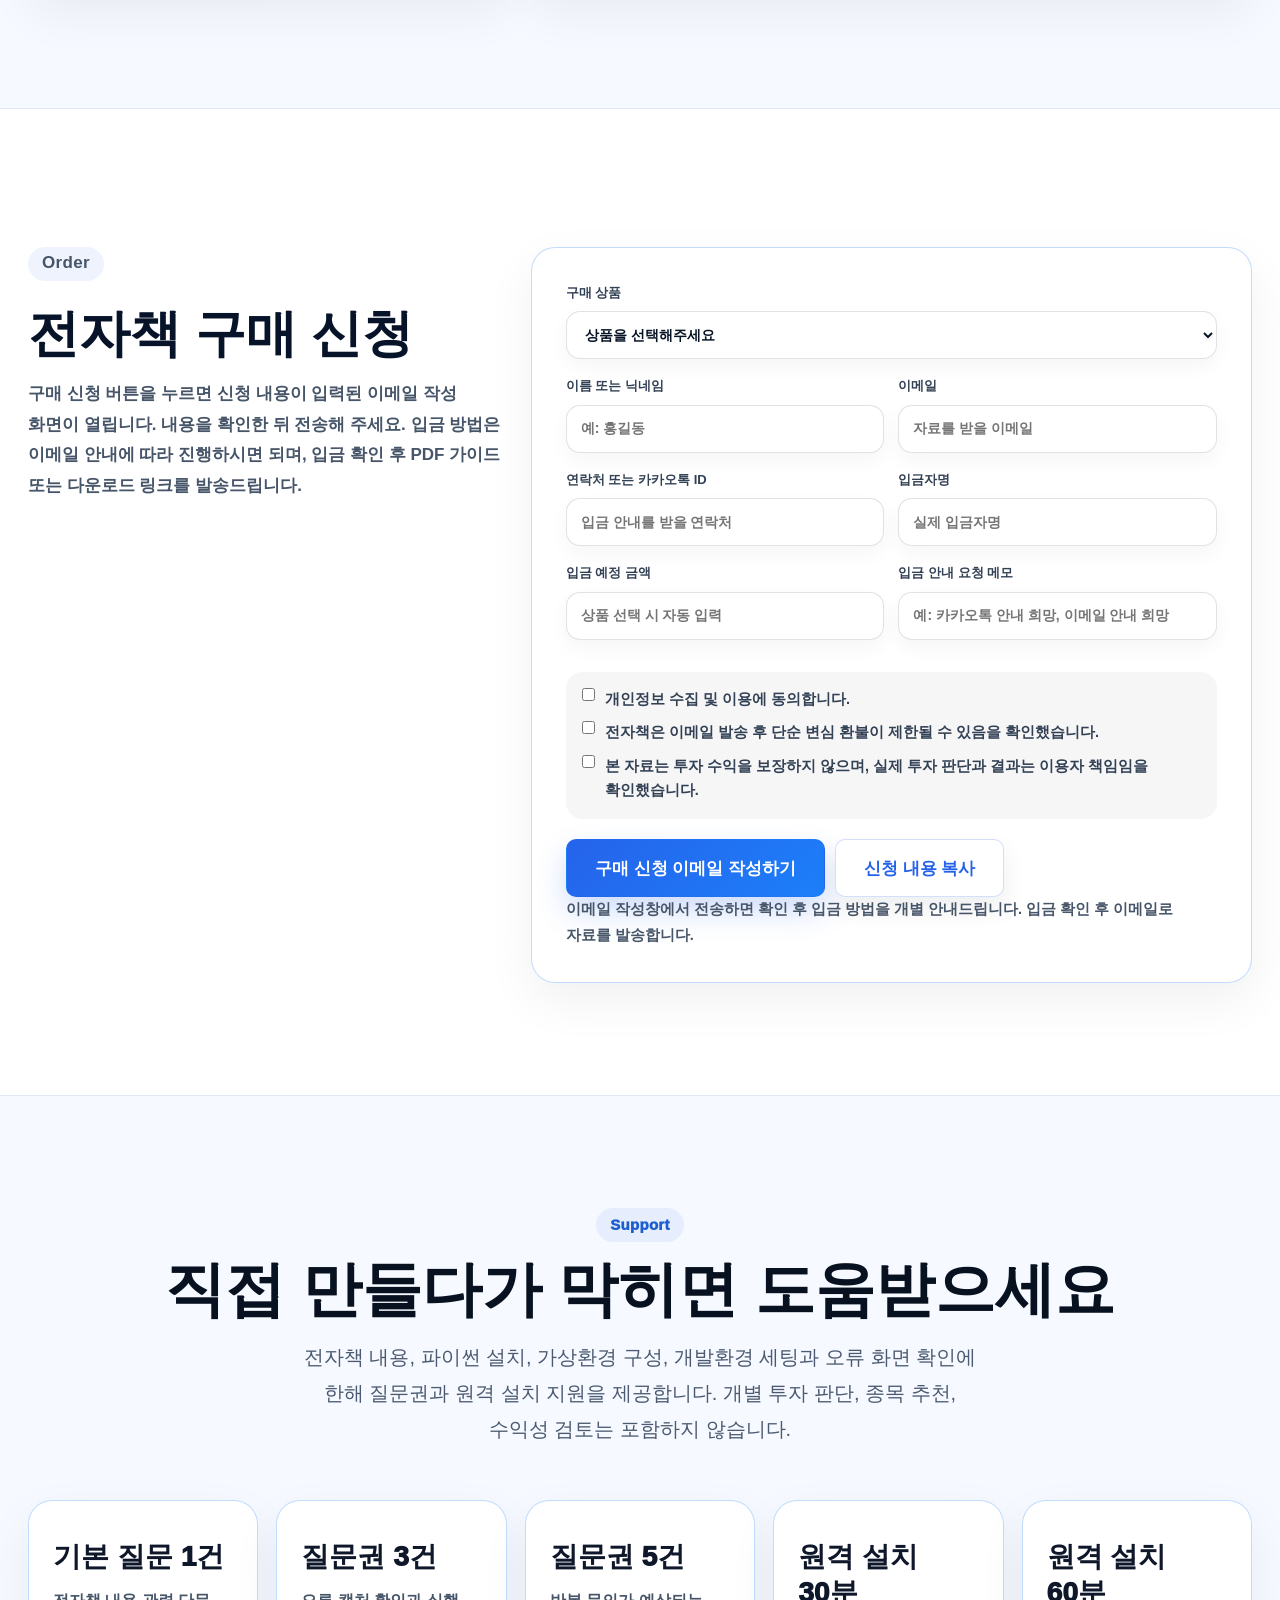
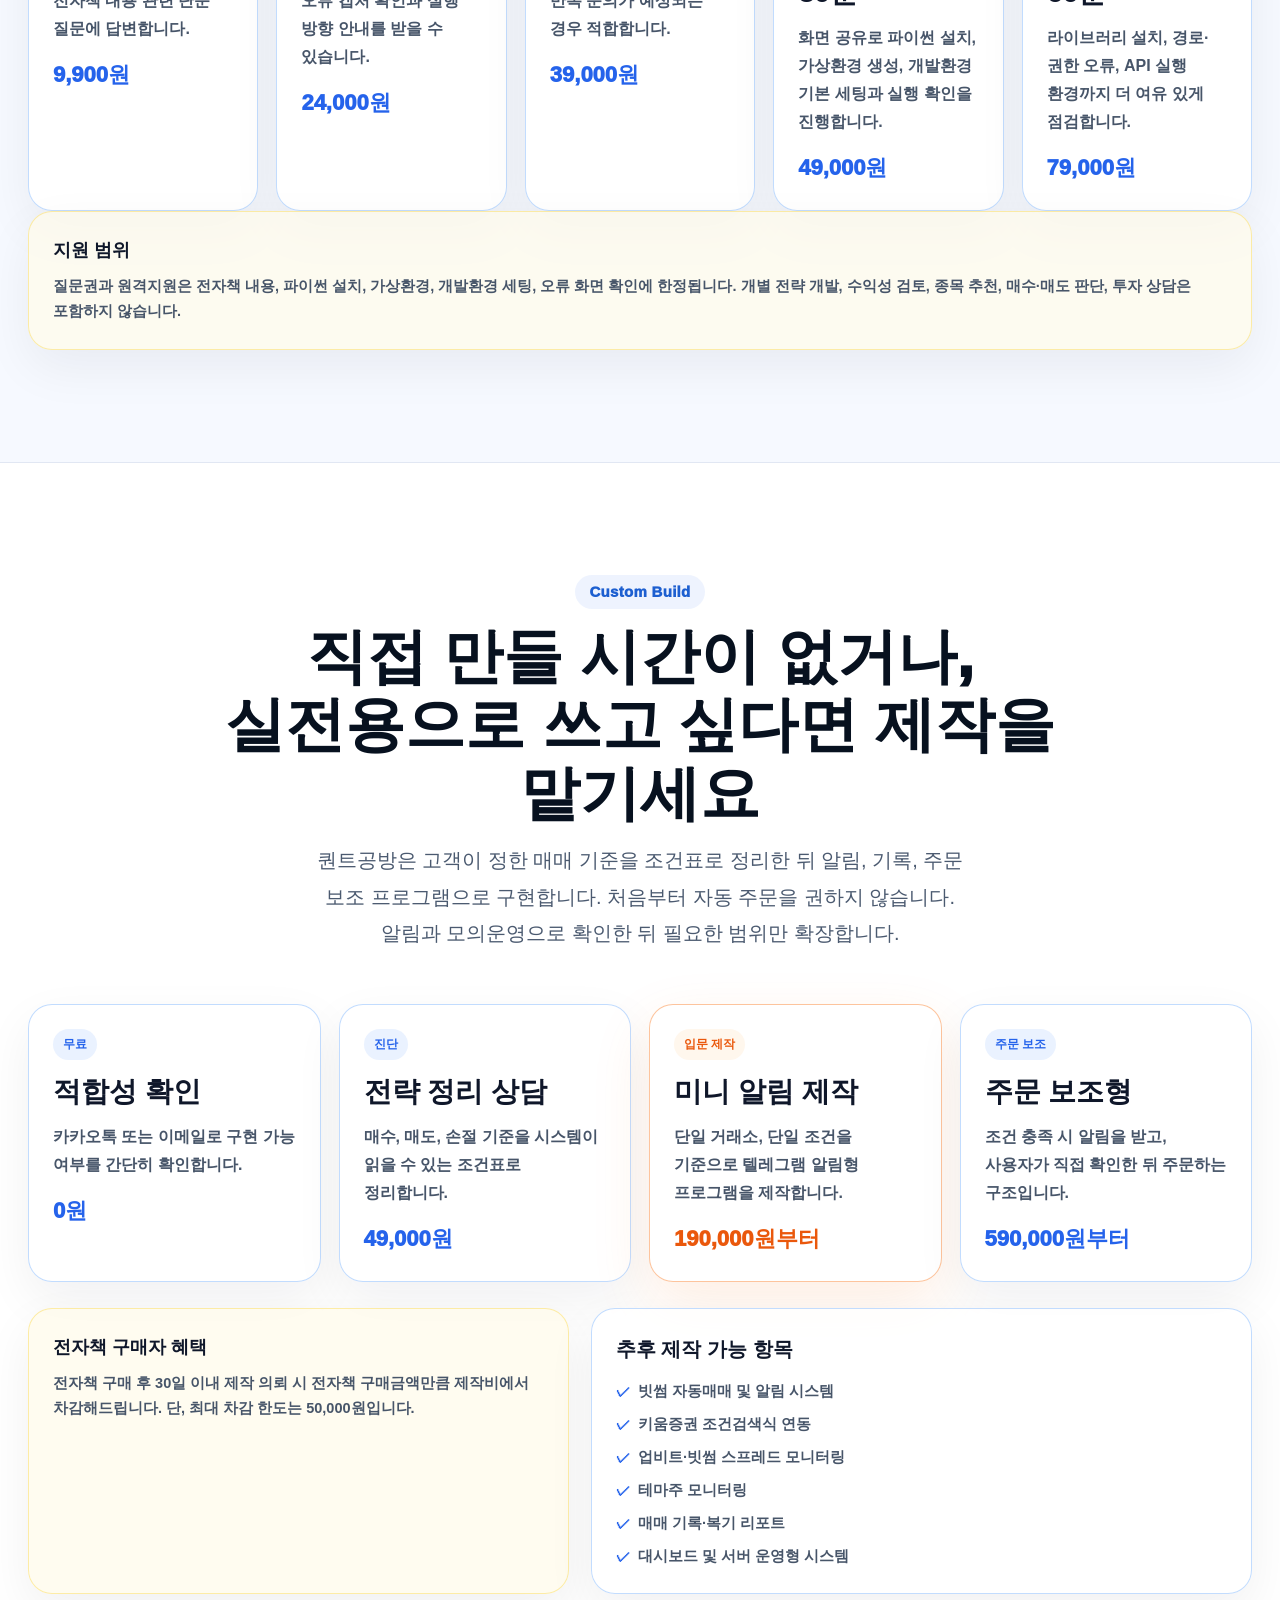
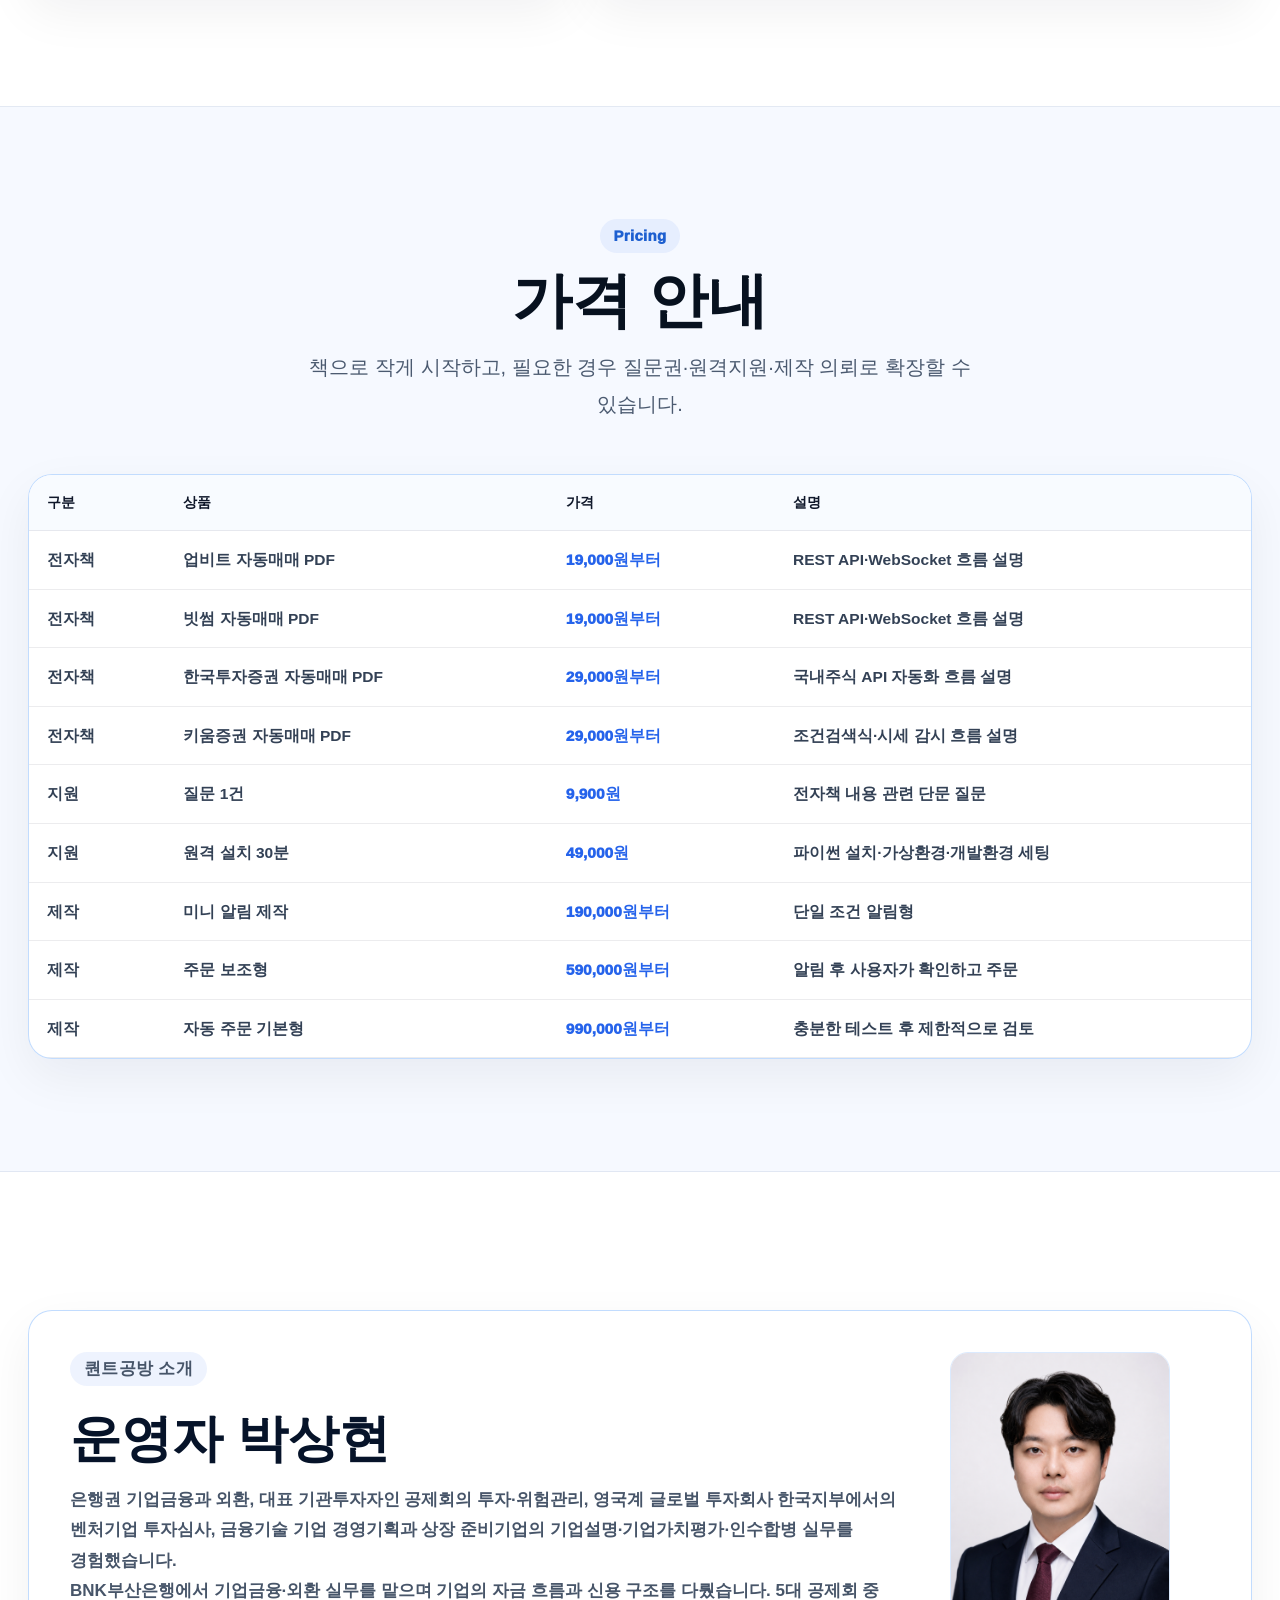
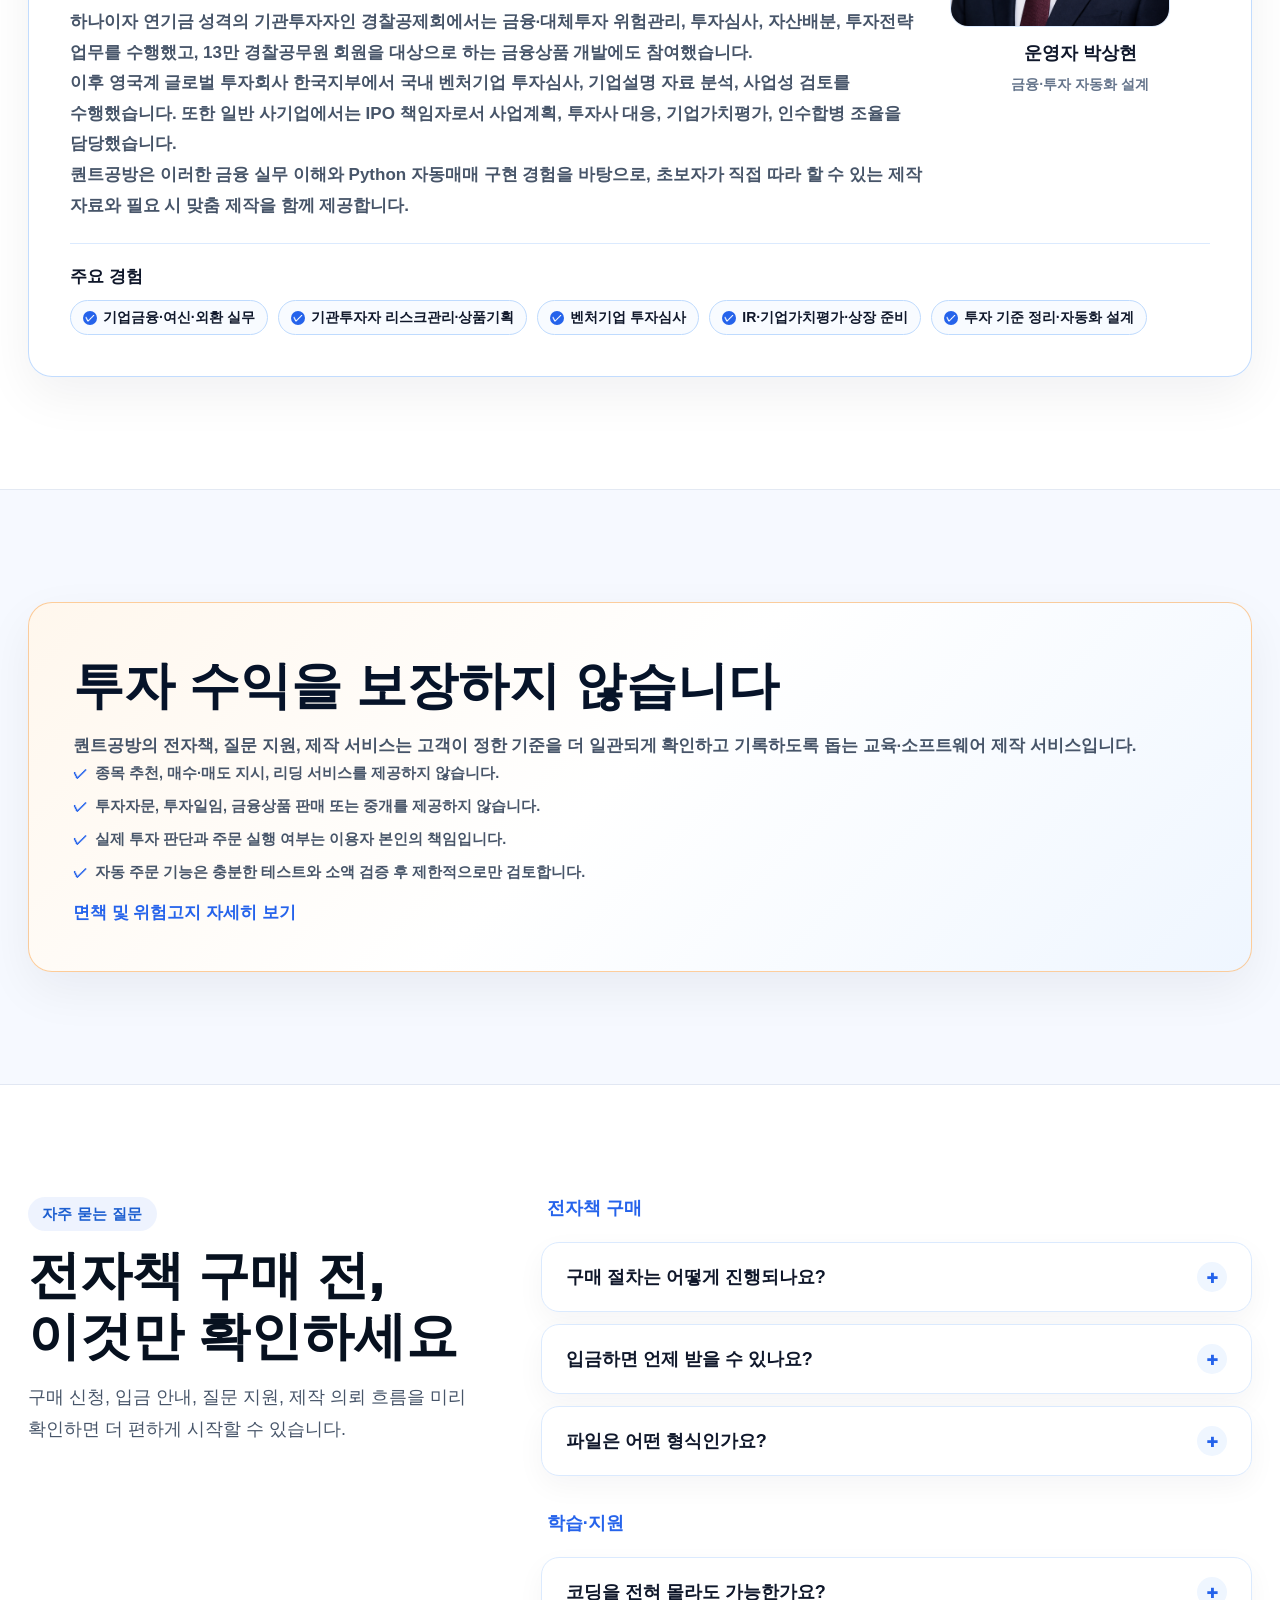
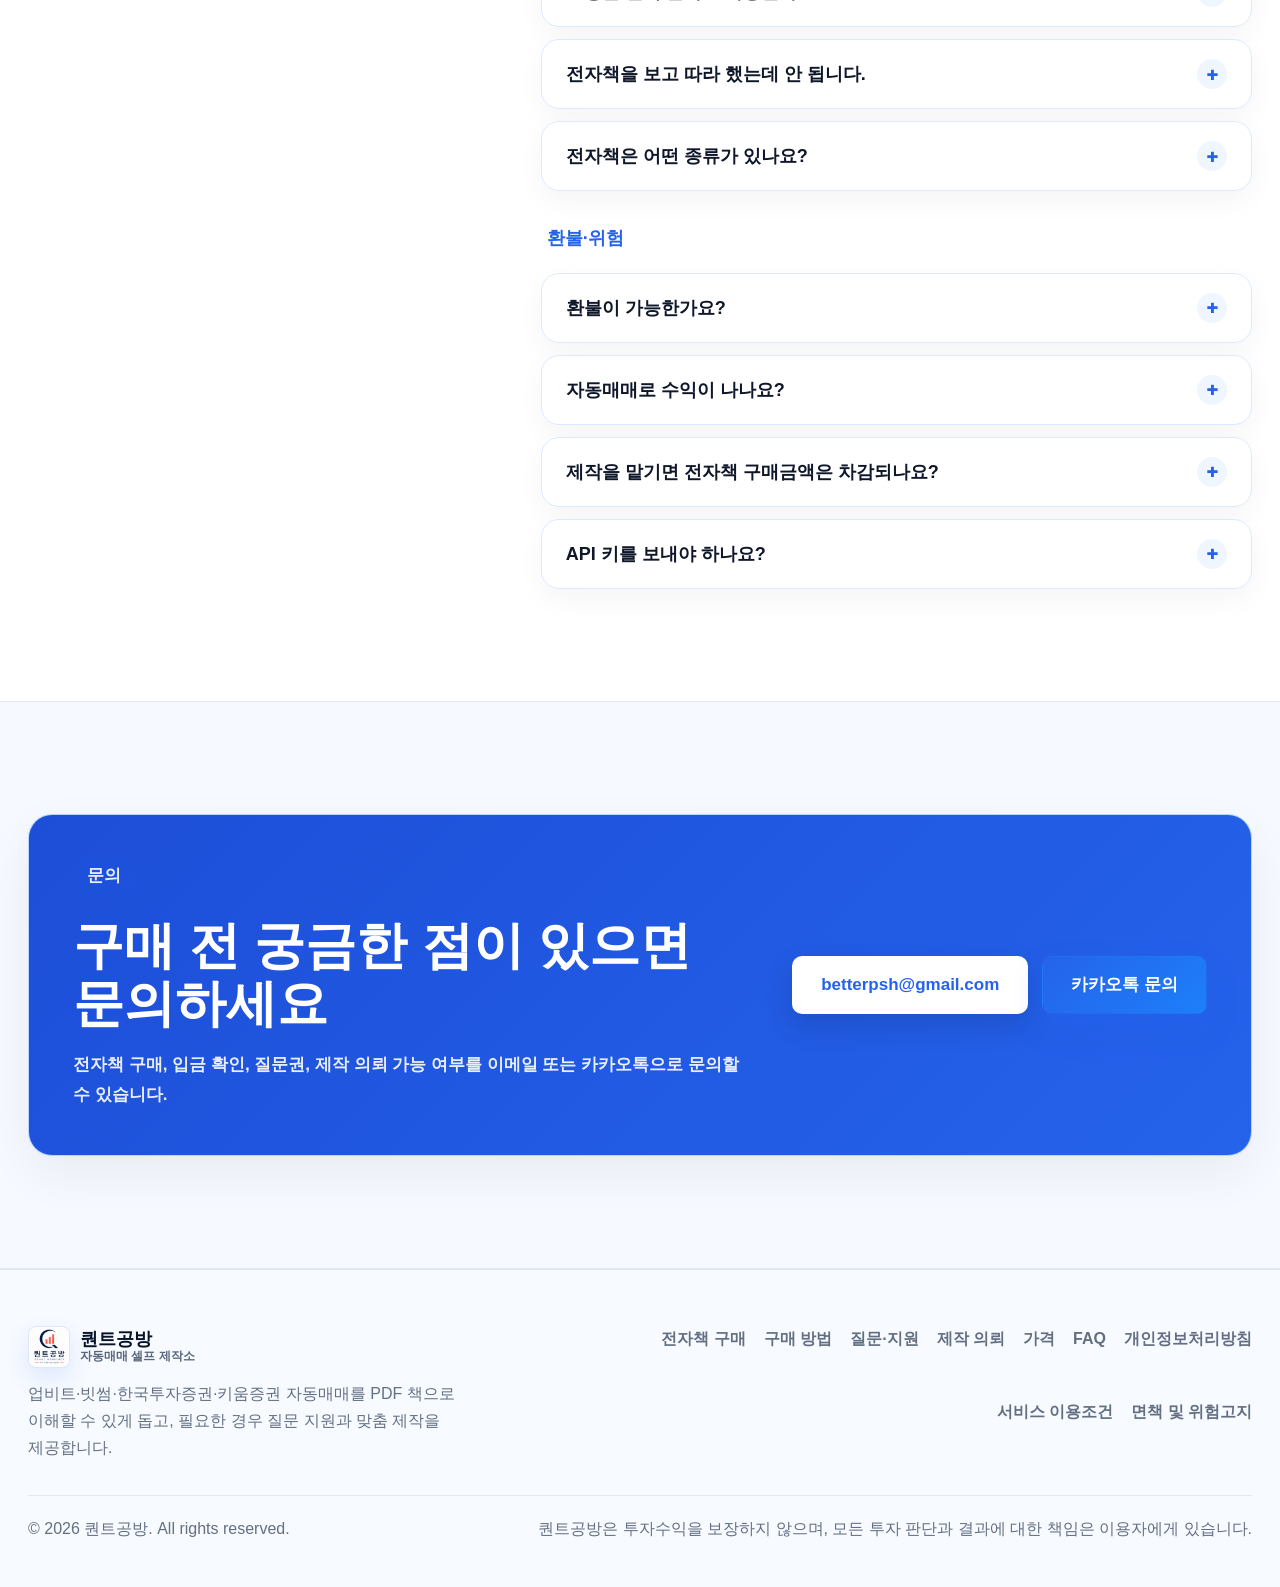
==== commit 2939e02e: "Add files via upload" ====
--- a/index.html
+++ b/index.html
@@ -227,7 +227,7 @@
               <li>전자책 중심 구성, 별도 실습 파일 미제공</li>
               <li>입금 확인 후 이메일 발송</li>
             </ul>
-            <a href="#books" class="mq-btn mq-btn-primary">전자책 보기</a>
+            <a href="#ebook-samples" class="mq-btn mq-btn-primary">전자책 보기</a>
           </article>
           <article class="qw-start-card qw-start-card-build">
             <span class="qw-card-label">제작 의뢰</span>
@@ -275,6 +275,51 @@
         </div>
         <div class="qw-guide-preview-media reveal reveal-delay-1">
           <img src="./asset/image.png" alt="퀀트공방 자동매매 프로그램 작업공간 예시" loading="lazy" decoding="async" />
+        </div>
+      </div>
+    </section>
+
+    <section id="ebook-samples" class="mq-section qw-section qw-ebook-sample-section" data-nav-section="books">
+      <div class="mq-container">
+        <div class="mq-section-head reveal">
+          <p class="mq-section-label">전자책 샘플</p>
+          <h2>전자책 샘플 화면을 확인해보세요</h2>
+          <p>
+            거래소·증권사별 전자책이 어떤 구성으로 되어 있는지 미리 확인할 수 있습니다.
+          </p>
+        </div>
+        <div class="qw-sample-notice reveal reveal-delay-1" role="note">
+          <span class="qw-sample-notice-icon" aria-hidden="true">🚨</span>
+          <p>
+            <strong>아래 이미지는 전자책 구성과 화면 흐름을 이해하기 위한 샘플 이미지입니다.</strong>
+            <span>실제 제공되는 전자책의 표지, 목차, 세부 내용은 최종 제작 과정에서 일부 변경될 수 있습니다.</span>
+          </p>
+        </div>
+        <div class="qw-ebook-sample-grid reveal reveal-delay-2" aria-label="전자책 샘플 화면">
+          <article class="qw-ebook-sample-card">
+            <figure>
+              <img src="./asset/up.PNG" alt="업비트 자동매매 전자책 샘플 화면" loading="lazy" decoding="async" />
+            </figure>
+            <h3><span aria-hidden="true">📘</span> 업비트 자동매매 전자책</h3>
+          </article>
+          <article class="qw-ebook-sample-card">
+            <figure>
+              <img src="./asset/bit.PNG" alt="빗썸 자동매매 전자책 샘플 화면" loading="lazy" decoding="async" />
+            </figure>
+            <h3><span aria-hidden="true">📙</span> 빗썸 자동매매 전자책</h3>
+          </article>
+          <article class="qw-ebook-sample-card">
+            <figure>
+              <img src="./asset/hantu.PNG" alt="한국투자증권 자동매매 전자책 샘플 화면" loading="lazy" decoding="async" />
+            </figure>
+            <h3><span aria-hidden="true">📘</span> 한국투자증권 자동매매 전자책</h3>
+          </article>
+          <article class="qw-ebook-sample-card">
+            <figure>
+              <img src="./asset/kiki.PNG" alt="키움증권 자동매매 전자책 샘플 화면" loading="lazy" decoding="async" />
+            </figure>
+            <h3><span aria-hidden="true">📕</span> 키움증권 자동매매 전자책</h3>
+          </article>
         </div>
       </div>
     </section>
--- a/home-v2.css
+++ b/home-v2.css
@@ -12983,6 +12983,146 @@
   box-shadow: 0 26px 80px rgba(15, 23, 42, 0.1);
 }
 
+.qw-ebook-sample-section {
+  background:
+    radial-gradient(circle at 84% 10%, rgba(37, 99, 235, 0.08), transparent 28%),
+    linear-gradient(180deg, #ffffff 0%, #f7faff 100%);
+  border-top: 1px solid rgba(191, 219, 254, 0.65);
+  border-bottom: 1px solid rgba(191, 219, 254, 0.72);
+}
+
+.qw-sample-notice {
+  display: flex;
+  align-items: flex-start;
+  gap: 14px;
+  max-width: 920px;
+  margin: -20px auto 30px;
+  padding: 20px 24px;
+  border: 1px solid rgba(253, 186, 116, 0.78);
+  border-radius: 22px;
+  background: linear-gradient(135deg, rgba(255, 247, 237, 0.88), rgba(239, 246, 255, 0.72));
+  color: #334155;
+  box-shadow: 0 16px 42px rgba(234, 88, 12, 0.08);
+}
+
+.qw-sample-notice-icon {
+  display: inline-grid;
+  align-self: center;
+  flex: 0 0 40px;
+  width: 40px;
+  height: 40px;
+  margin-top: 2px;
+  place-items: center;
+  border: 1px solid rgba(253, 186, 116, 0.86);
+  border-radius: 14px;
+  background: #fff7ed;
+  font-size: 22px;
+  line-height: 1;
+  animation: qwWarningBlink 1.25s ease-in-out infinite;
+}
+
+@keyframes qwWarningBlink {
+  0%, 100% {
+    background: #fff7ed;
+    box-shadow: 0 0 0 rgba(249, 115, 22, 0);
+    filter: brightness(1) saturate(1);
+    transform: scale(1);
+  }
+  50% {
+    background: #fed7aa;
+    box-shadow:
+      0 0 0 4px rgba(249, 115, 22, 0.14),
+      0 0 24px rgba(249, 115, 22, 0.46);
+    filter: brightness(1.08) saturate(1.35);
+    transform: scale(1.055);
+  }
+}
+
+.qw-sample-notice p {
+  margin: 0;
+  font-size: clamp(16px, 1.35vw, 19px);
+  font-weight: 760;
+  line-height: 1.72;
+  word-break: keep-all;
+}
+
+.qw-sample-notice strong {
+  display: block;
+  color: #0f172a;
+  font-weight: 950;
+}
+
+.qw-sample-notice span:not(.qw-sample-notice-icon) {
+  display: block;
+  margin-top: 4px;
+  color: #475569;
+  font-weight: 720;
+}
+
+.qw-ebook-sample-grid {
+  display: grid;
+  grid-template-columns: repeat(4, minmax(0, 1fr));
+  gap: clamp(16px, 2vw, 22px);
+}
+
+.qw-ebook-sample-card {
+  display: flex;
+  min-width: 0;
+  flex-direction: column;
+  gap: 16px;
+  padding: clamp(16px, 1.8vw, 22px);
+  border: 1px solid rgba(191, 219, 254, 0.95);
+  border-radius: 24px;
+  background: rgba(255, 255, 255, 0.94);
+  box-shadow: 0 18px 46px rgba(15, 23, 42, 0.06);
+  transform-origin: center;
+  transition: transform 0.24s ease, box-shadow 0.24s ease, border-color 0.24s ease;
+}
+
+.qw-ebook-sample-card:hover {
+  border-color: rgba(147, 197, 253, 1);
+  box-shadow: 0 26px 64px rgba(37, 99, 235, 0.14);
+  transform: translateY(-5px) scale(1.025);
+}
+
+.qw-ebook-sample-card figure {
+  display: grid;
+  min-height: 210px;
+  margin: 0;
+  place-items: center;
+  overflow: hidden;
+  border: 1px solid rgba(219, 234, 254, 0.95);
+  border-radius: 18px;
+  background: linear-gradient(180deg, #f8fbff 0%, #ffffff 100%);
+}
+
+.qw-ebook-sample-card img {
+  display: block;
+  width: 100%;
+  max-height: 260px;
+  object-fit: contain;
+}
+
+.qw-ebook-sample-card h3 {
+  display: inline-flex;
+  align-items: center;
+  justify-content: center;
+  gap: 7px;
+  margin: 0;
+  color: #0f172a;
+  font-size: clamp(17px, 1.25vw, 20px);
+  font-weight: 950;
+  line-height: 1.35;
+  text-align: center;
+  word-break: keep-all;
+}
+
+.qw-ebook-sample-card h3 span {
+  flex: 0 0 auto;
+  font-size: 1.02em;
+  line-height: 1;
+}
+
 .qw-chart-image-card {
   max-width: 980px;
 }
@@ -13617,11 +13757,20 @@
     display: none;
     animation: none;
   }
+
+  .qw-ebook-sample-card,
+  .qw-sample-notice-icon,
+  .qw-ebook-sample-card:hover {
+    animation: none;
+    transition: none;
+    transform: none;
+  }
 }
 
 @media (max-width: 1180px) {
   .qw-book-grid,
-  .qw-build-package-grid {
+  .qw-build-package-grid,
+  .qw-ebook-sample-grid {
     grid-template-columns: repeat(2, minmax(0, 1fr));
   }
 
@@ -13726,6 +13875,44 @@
     border-radius: 20px;
   }
 
+  .qw-ebook-sample-grid {
+    grid-template-columns: 1fr;
+  }
+
+  .qw-sample-notice {
+    flex-direction: column;
+    gap: 10px;
+    margin-top: -12px;
+    padding: 16px 18px;
+    text-align: left;
+  }
+
+  .qw-sample-notice-icon {
+    align-self: flex-start;
+    width: 36px;
+    height: 36px;
+    margin-top: 0;
+    font-size: 20px;
+  }
+
+  .qw-sample-notice p {
+    font-size: 15.5px;
+    line-height: 1.68;
+  }
+
+  .qw-ebook-sample-card {
+    border-radius: 20px;
+  }
+
+  .qw-ebook-sample-card figure {
+    min-height: 180px;
+    border-radius: 16px;
+  }
+
+  .qw-ebook-sample-card img {
+    max-height: 300px;
+  }
+
   .qw-wide-image-card {
     margin-left: -4px;
     margin-right: -4px;
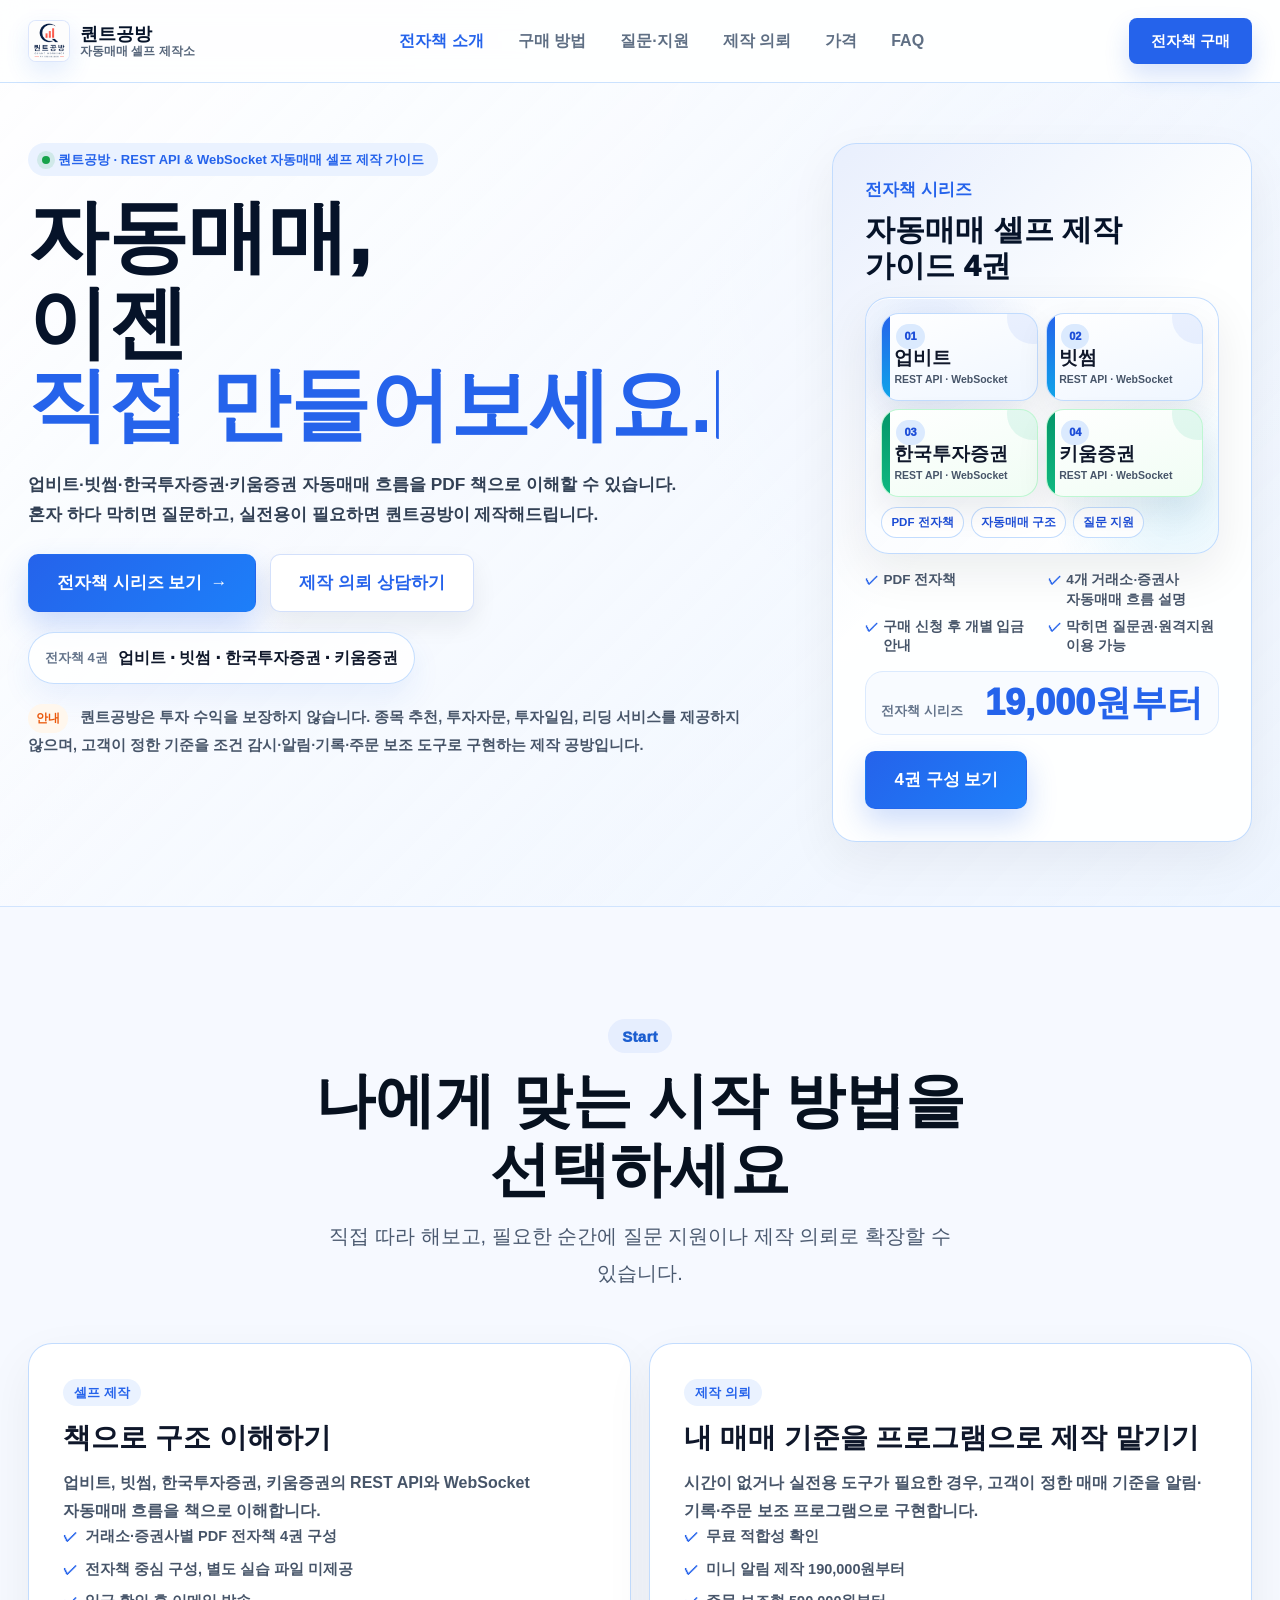
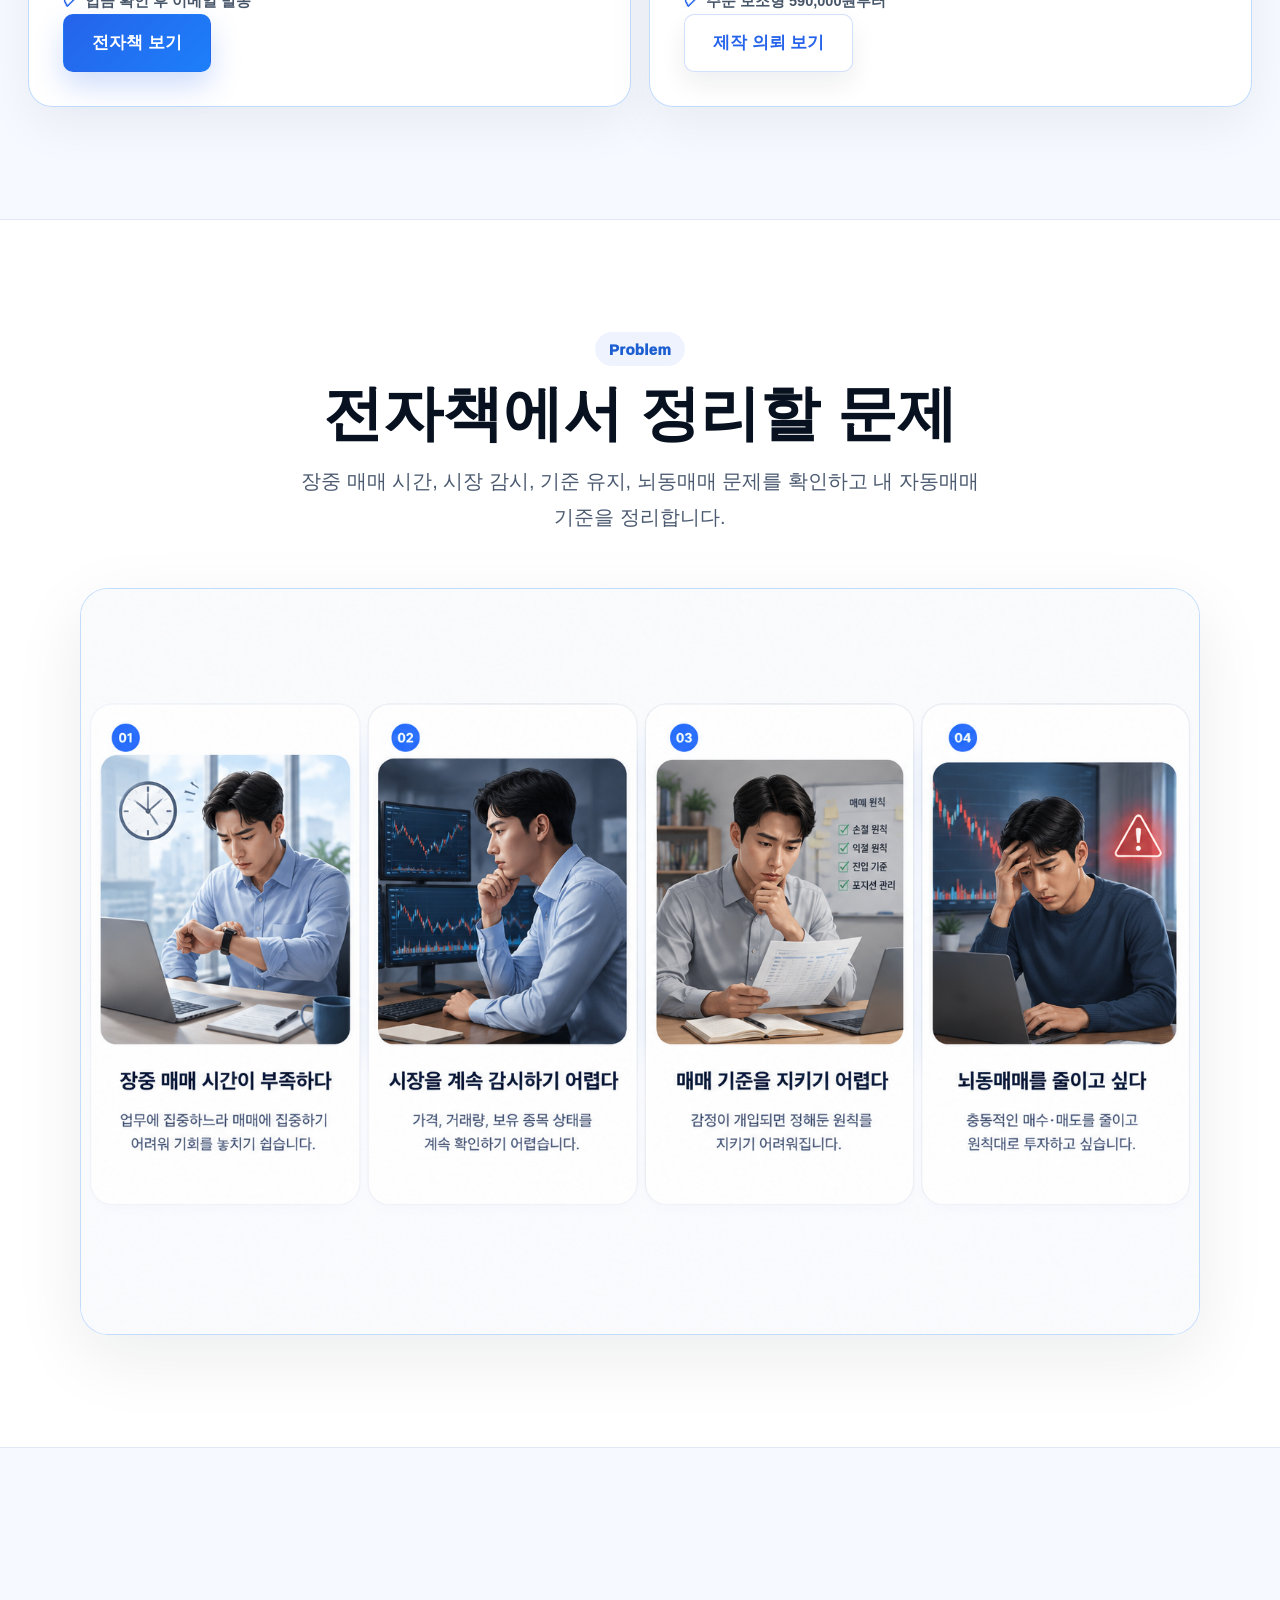
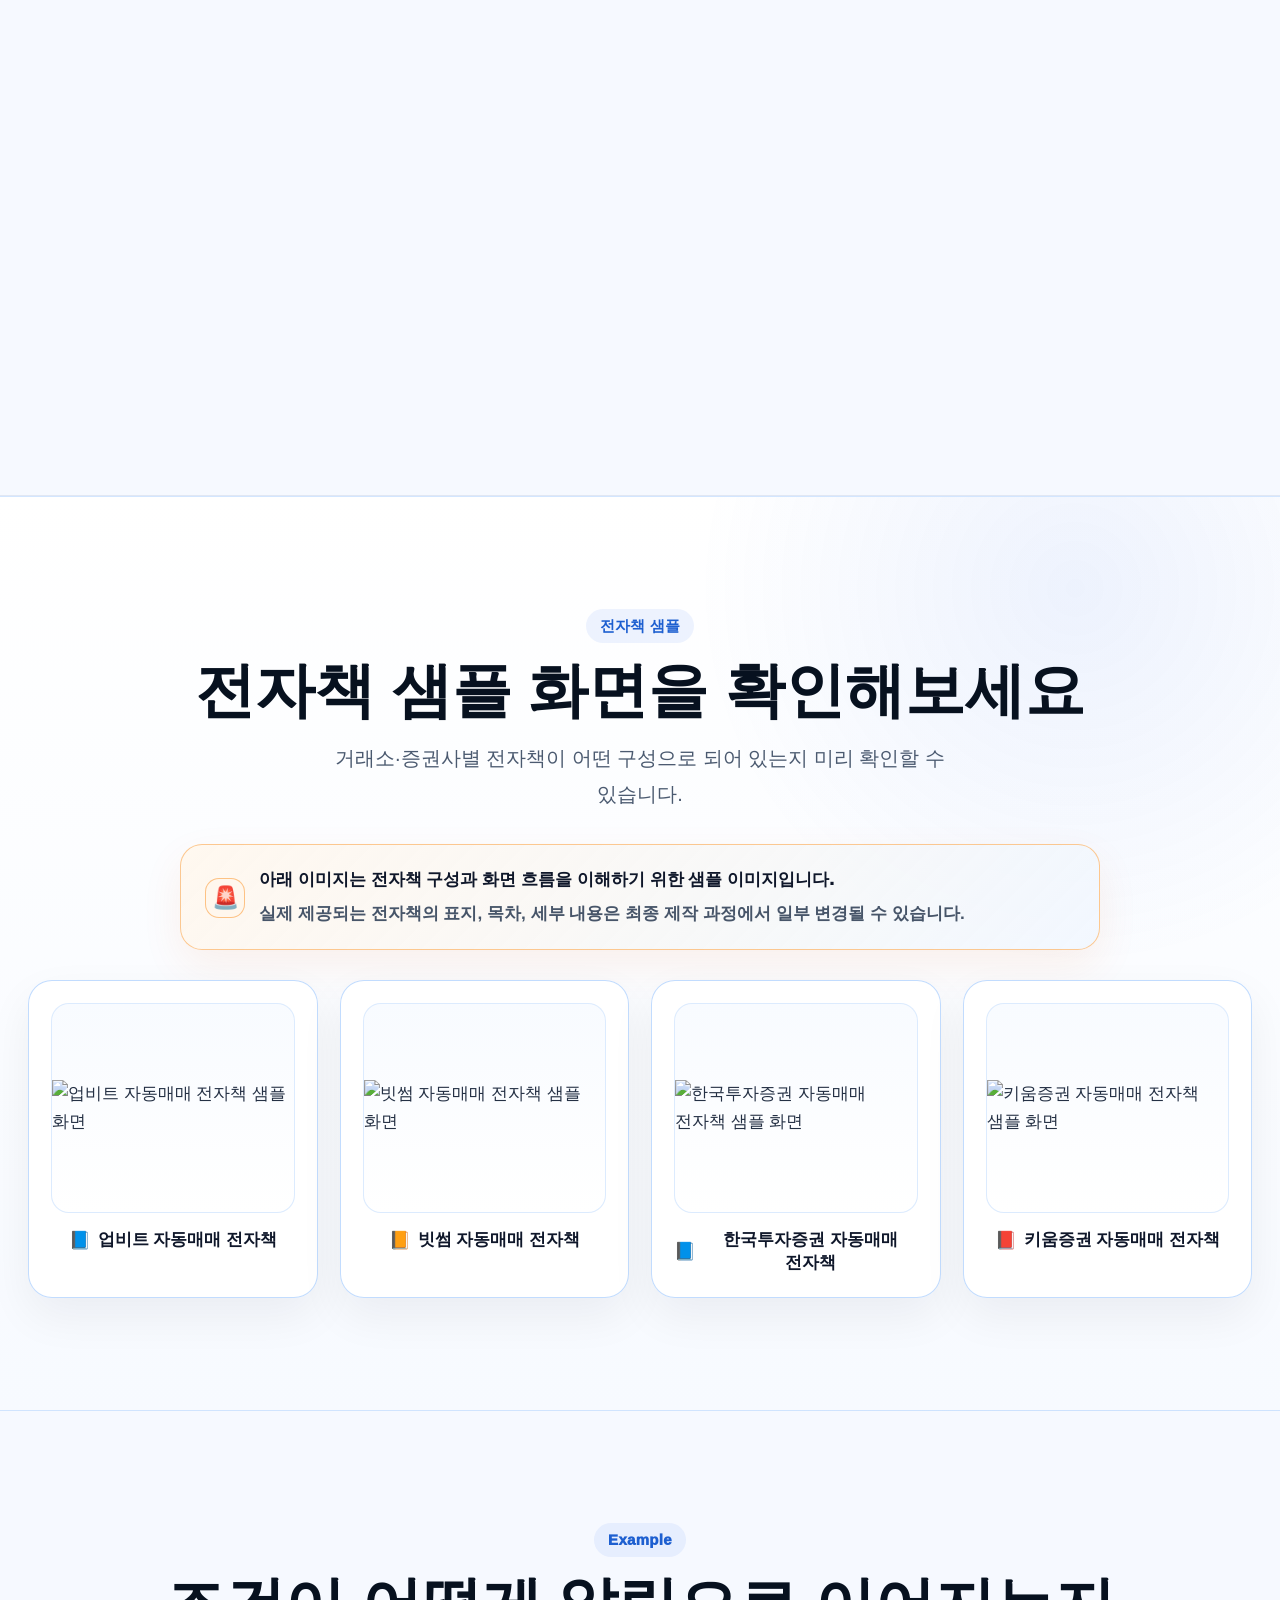
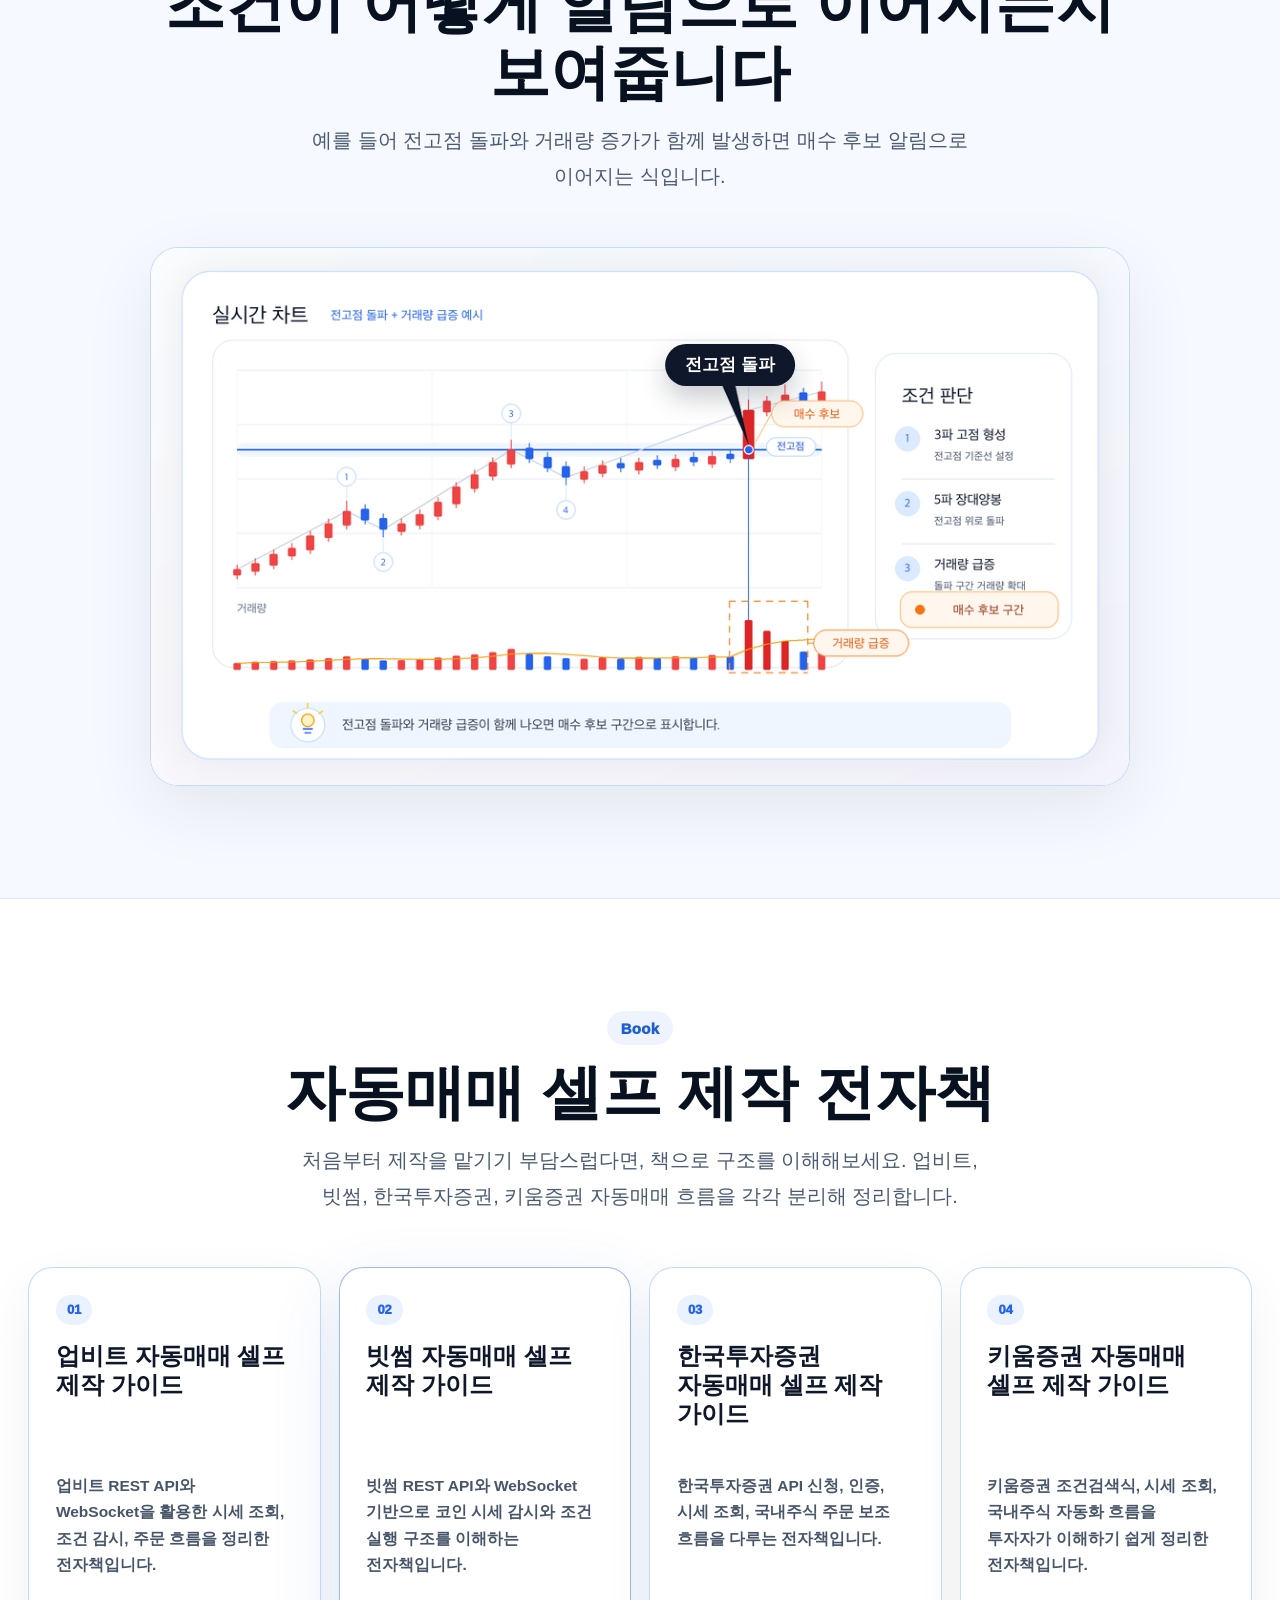
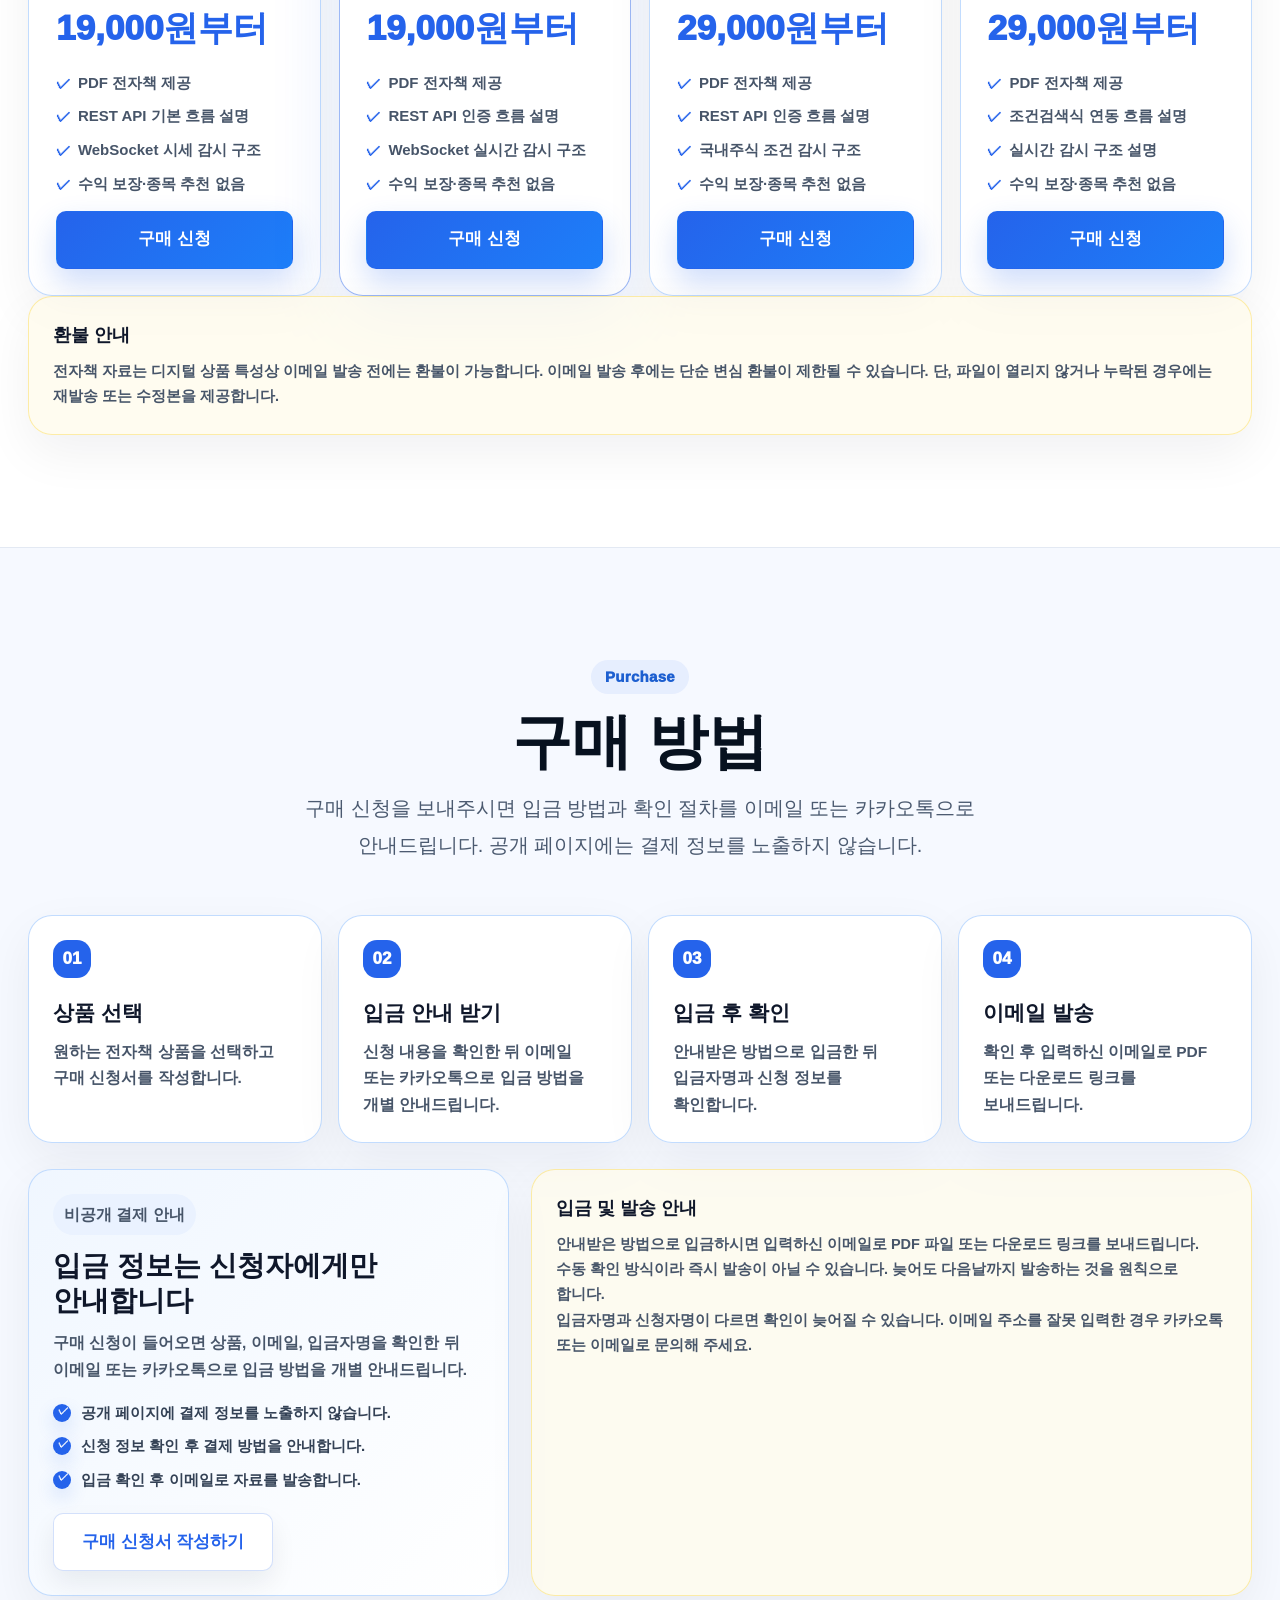
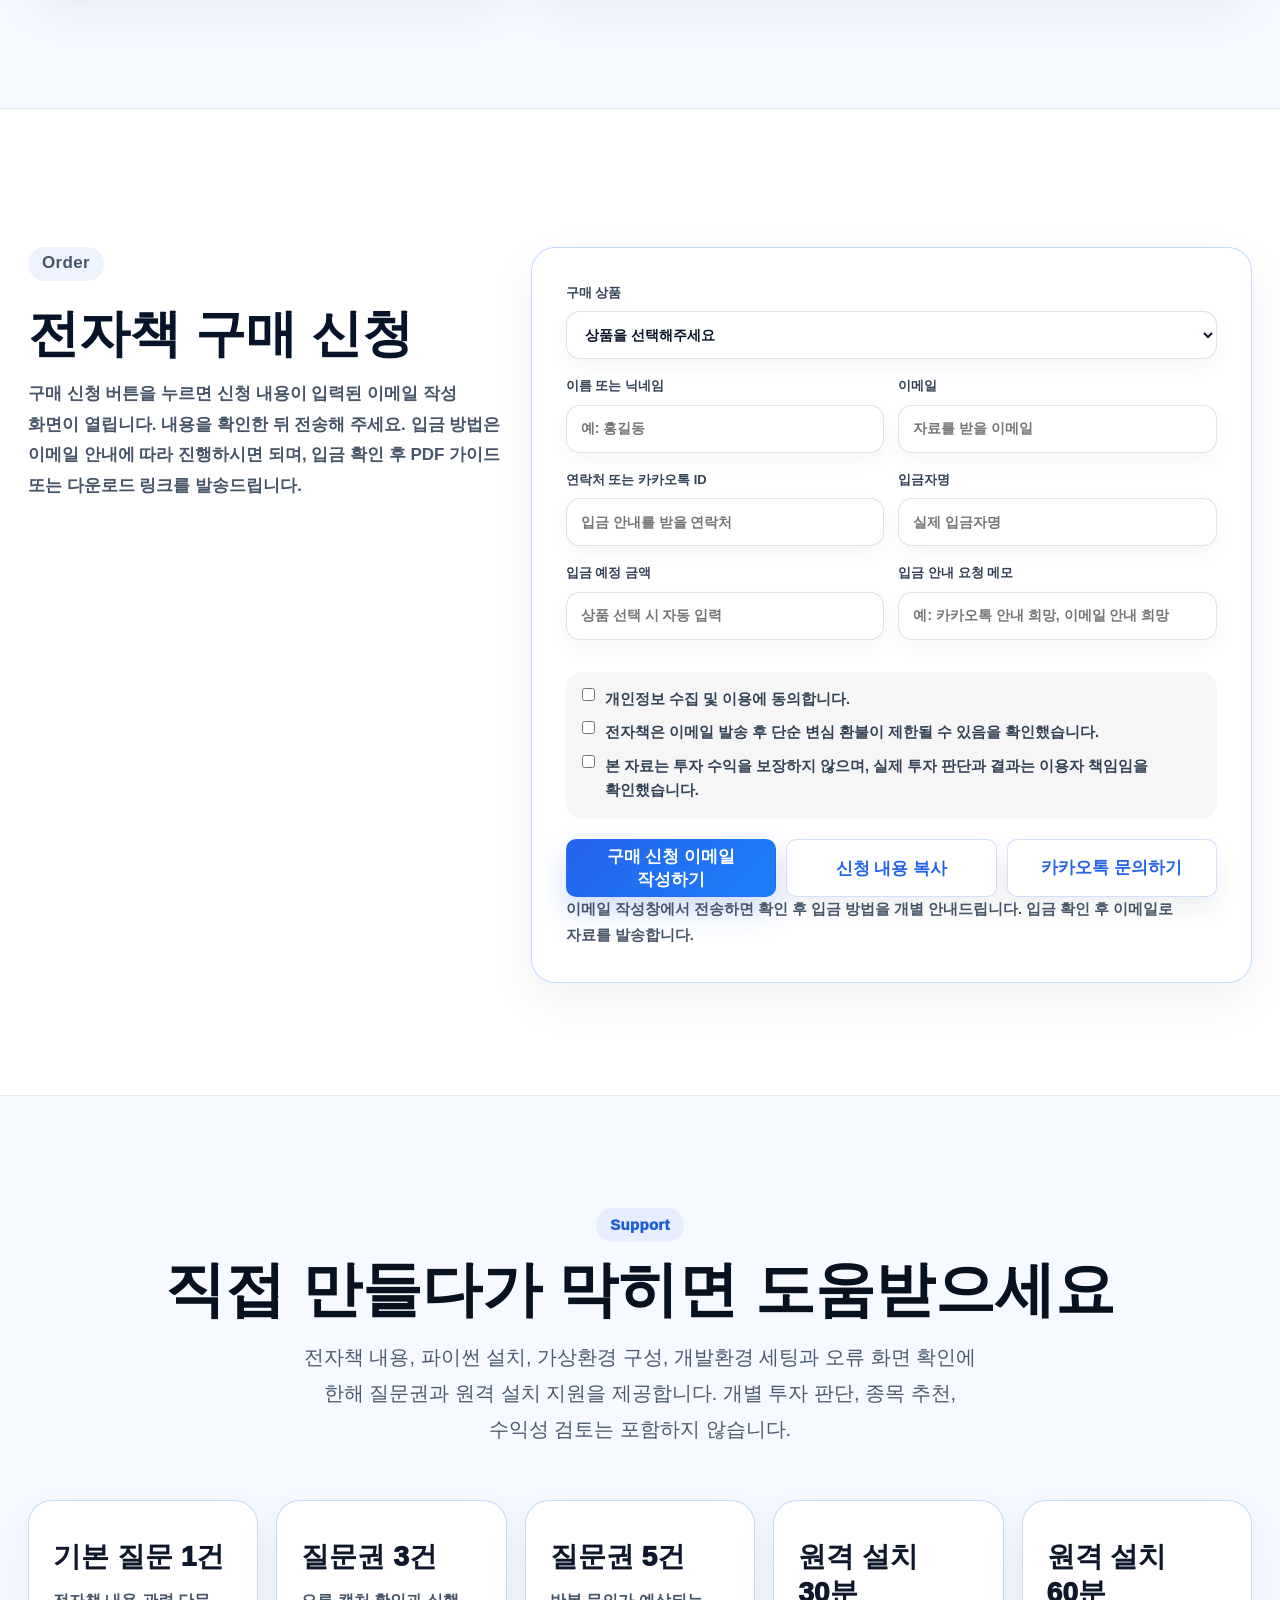
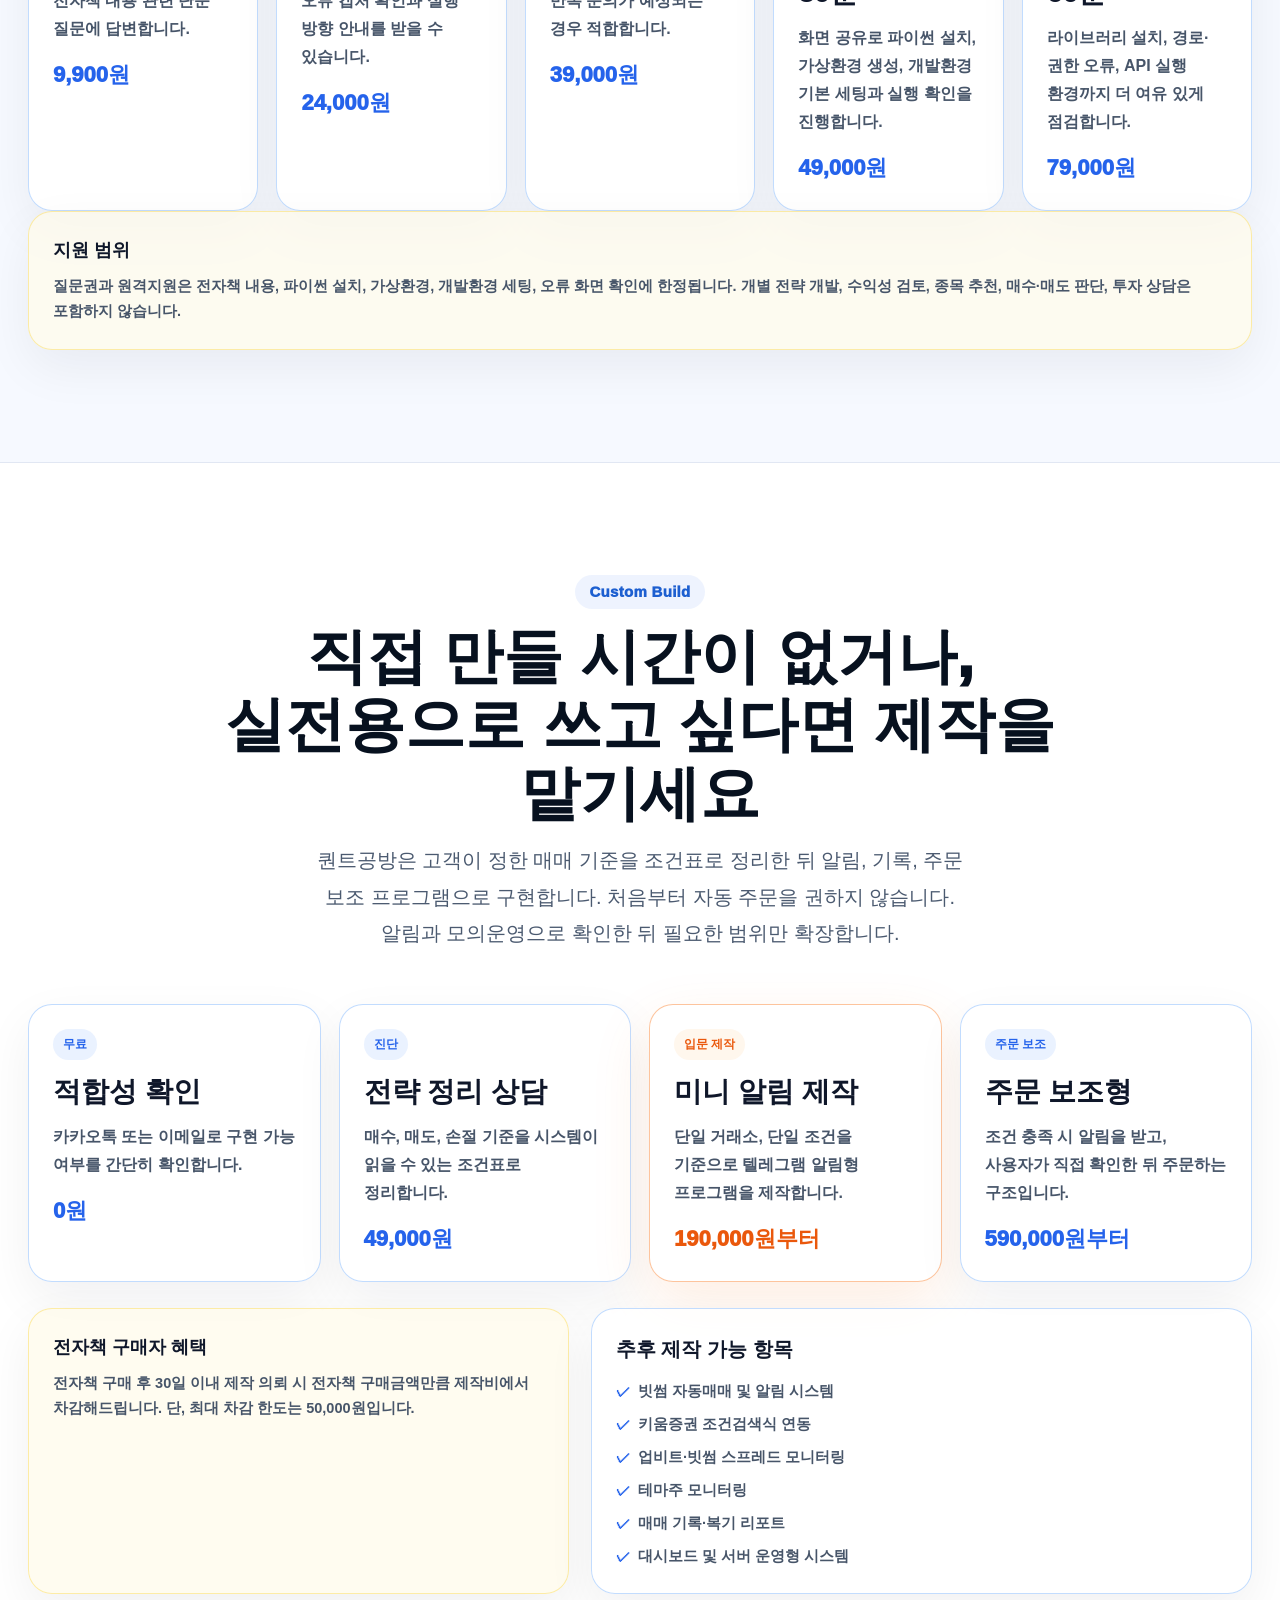
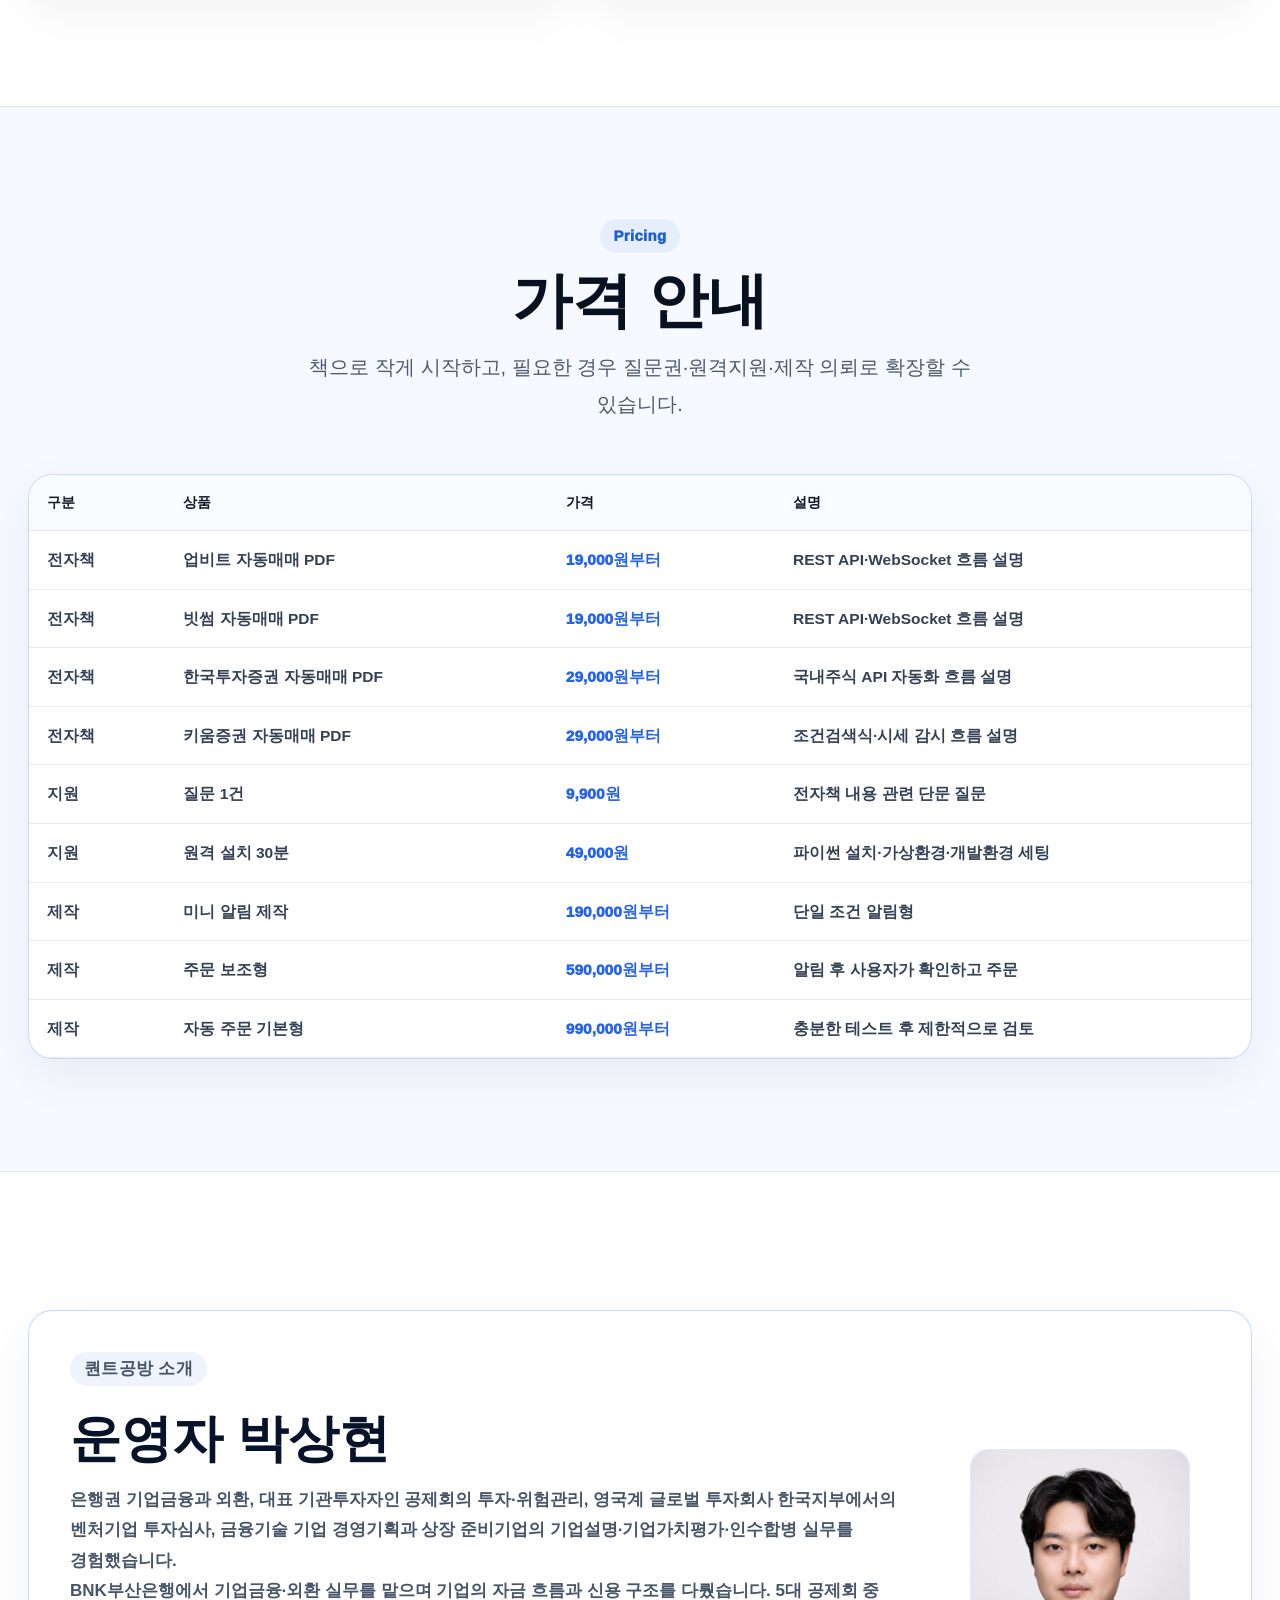
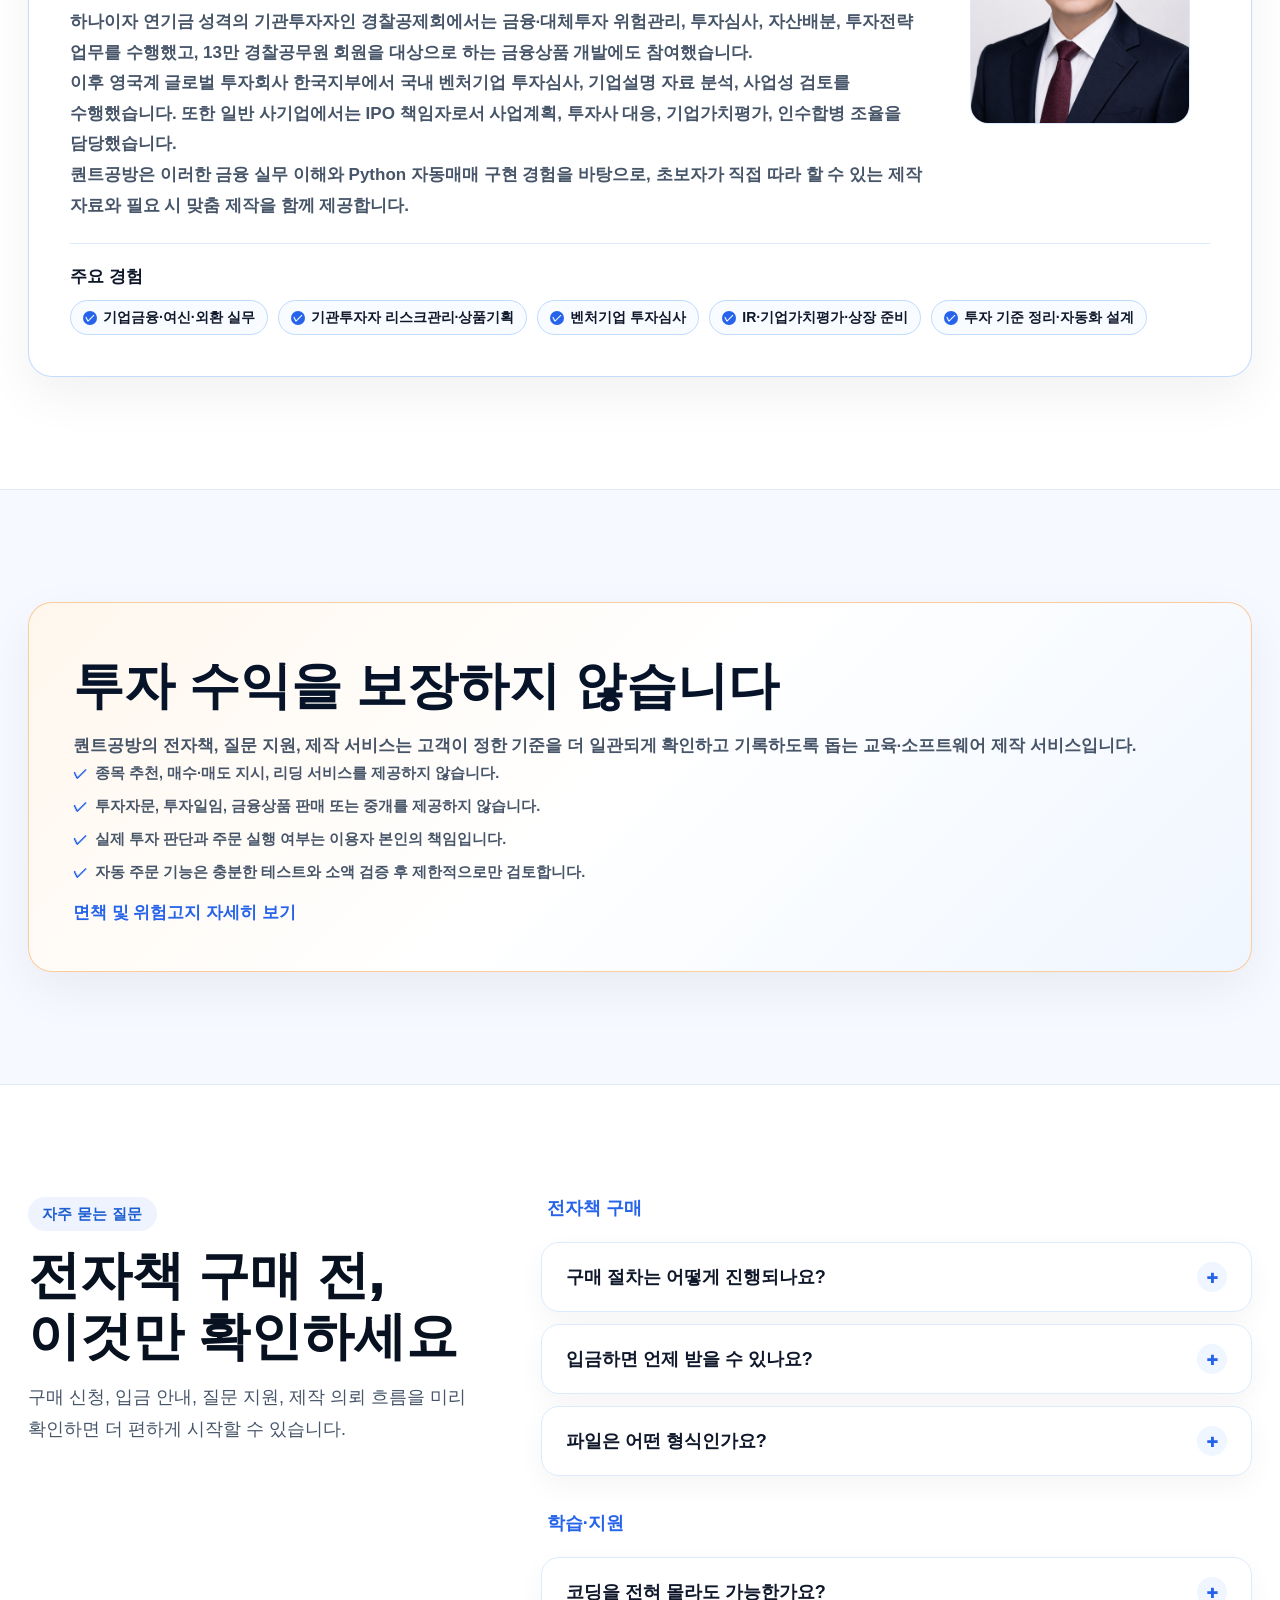
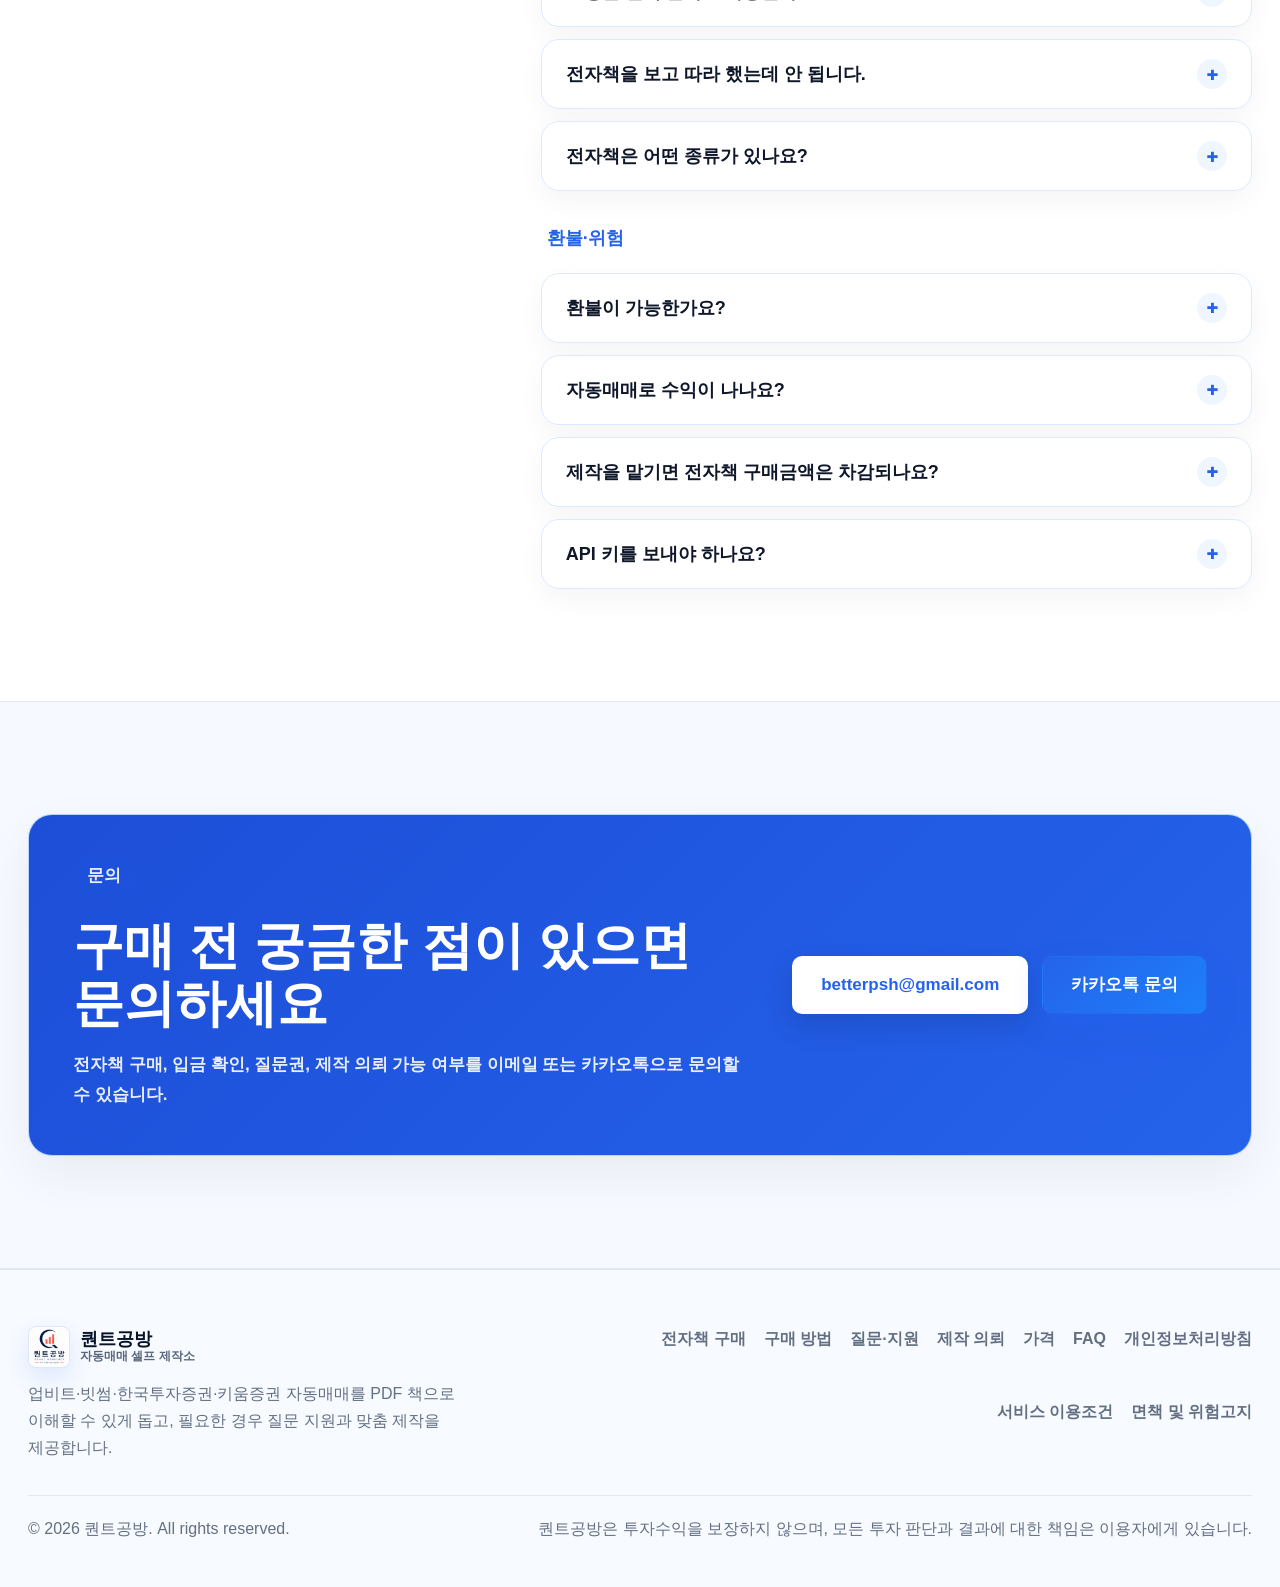
==== commit 22fb22c8: "Add files via upload" ====
--- a/index.html
+++ b/index.html
@@ -333,6 +333,7 @@
         </div>
         <figure class="qw-chart-image-card reveal reveal-delay-1">
           <img src="./asset/po.png?v=20260615-balanced-breakout-1" alt="전고점 돌파와 거래량 급증 조건 예시 차트" loading="lazy" decoding="async" />
+          <span class="qw-chart-breakout-pulse" aria-hidden="true">전고점 돌파</span>
         </figure>
       </div>
     </section>
@@ -541,6 +542,7 @@
             <div class="form-actions">
               <button type="submit" class="mq-btn mq-btn-primary">구매 신청 이메일 작성하기</button>
               <button type="button" class="mq-btn mq-btn-secondary" id="purchase-copy-btn">신청 내용 복사</button>
+              <a href="https://open.kakao.com/o/glUMmmwi" class="mq-btn mq-btn-secondary qw-kakao-purchase-btn" target="_blank" rel="noopener">카카오톡 문의하기</a>
             </div>
             <p class="form-note">이메일 작성창에서 전송하면 확인 후 입금 방법을 개별 안내드립니다. 입금 확인 후 이메일로 자료를 발송합니다.</p>
           </form>
@@ -670,7 +672,6 @@
           </div>
           <figure class="qw-operator-photo">
             <img src="./asset/ceo.png" alt="퀀트공방 운영자 박상현" loading="lazy" decoding="async" />
-            <figcaption><strong>운영자 박상현</strong><span>금융·투자 자동화 설계</span></figcaption>
           </figure>
           <div class="qw-operator-point-grid">
             <h3>주요 경험</h3>
--- a/home-v2.css
+++ b/home-v2.css
@@ -12917,6 +12917,7 @@
   max-width: 1120px;
   margin: 28px auto 0;
   overflow: hidden;
+  position: relative;
   border: 1px solid rgba(191, 219, 254, 0.95);
   border-radius: 28px;
   background: rgba(255, 255, 255, 0.92);
@@ -12981,6 +12982,68 @@
   border-radius: 30px;
   background: #fff;
   box-shadow: 0 26px 80px rgba(15, 23, 42, 0.1);
+}
+
+.qw-chart-breakout-pulse {
+  position: absolute;
+  top: 21.8%;
+  left: 59.2%;
+  z-index: 2;
+  display: inline-flex;
+  min-width: clamp(86px, 12.5vw, 126px);
+  min-height: clamp(28px, 4vw, 42px);
+  align-items: center;
+  justify-content: center;
+  padding: 0 clamp(12px, 1.8vw, 20px);
+  border-radius: 999px;
+  background: #0f172a;
+  color: #ffffff;
+  font-size: clamp(11px, 1.35vw, 17px);
+  font-weight: 900;
+  letter-spacing: 0;
+  line-height: 1;
+  pointer-events: none;
+  transform: translate(-50%, -50%);
+  box-shadow: 0 12px 26px rgba(15, 23, 42, 0.22);
+  animation: qwBreakoutPulse 1.7s ease-in-out infinite;
+}
+
+.qw-chart-breakout-pulse::after {
+  content: "";
+  position: absolute;
+  inset: -7px;
+  border: 1px solid rgba(37, 99, 235, 0.28);
+  border-radius: inherit;
+  opacity: 0;
+  transform: scale(0.94);
+  animation: qwBreakoutHalo 1.7s ease-in-out infinite;
+}
+
+@keyframes qwBreakoutPulse {
+  0%, 100% {
+    box-shadow: 0 12px 26px rgba(15, 23, 42, 0.22);
+    filter: brightness(1);
+    transform: translate(-50%, -50%) scale(1);
+  }
+  50% {
+    box-shadow:
+      0 0 0 6px rgba(37, 99, 235, 0.13),
+      0 18px 36px rgba(15, 23, 42, 0.3);
+    filter: brightness(1.08);
+    transform: translate(-50%, -50%) scale(1.075);
+  }
+}
+
+@keyframes qwBreakoutHalo {
+  0%, 100% {
+    opacity: 0;
+    transform: scale(0.94);
+  }
+
+  50% {
+    opacity: 1;
+    transform: scale(1.08);
+  }
 }
 
 .qw-ebook-sample-section {
@@ -13451,6 +13514,10 @@
   margin-bottom: 16px;
 }
 
+.qw-purchase-form .form-actions .mq-btn {
+  flex: 1 1 190px;
+}
+
 .qw-agreement-box {
   display: grid;
   gap: 10px;
@@ -13579,6 +13646,10 @@
 
 .qw-operator-photo {
   margin: 0;
+  display: flex;
+  justify-self: center;
+  align-self: center;
+  justify-content: center;
   text-align: center;
 }
 
@@ -13591,24 +13662,6 @@
   border: 1px solid #dbeafe;
   border-radius: 18px;
   background: #fff;
-}
-
-.qw-operator-photo figcaption {
-  display: grid;
-  gap: 4px;
-  margin-top: 12px;
-}
-
-.qw-operator-photo strong {
-  color: #0f172a;
-  font-size: 18px;
-  font-weight: 950;
-}
-
-.qw-operator-photo span {
-  color: #64748b;
-  font-size: 14px;
-  font-weight: 800;
 }
 
 .qw-operator-point-grid {
@@ -13765,6 +13818,16 @@
     transition: none;
     transform: none;
   }
+
+  .qw-chart-breakout-pulse,
+  .qw-chart-breakout-pulse::after {
+    animation: none;
+    filter: none;
+  }
+
+  .qw-chart-breakout-pulse {
+    transform: translate(-50%, -50%);
+  }
 }
 
 @media (max-width: 1180px) {
@@ -13875,6 +13938,19 @@
     border-radius: 20px;
   }
 
+  .qw-chart-breakout-pulse {
+    top: 21.8%;
+    left: 59.2%;
+    min-width: clamp(72px, 22vw, 104px);
+    min-height: clamp(24px, 7vw, 34px);
+    padding: 0 10px;
+    font-size: clamp(9px, 3vw, 13px);
+  }
+
+  .qw-chart-breakout-pulse::after {
+    inset: -5px;
+  }
+
   .qw-ebook-sample-grid {
     grid-template-columns: 1fr;
   }
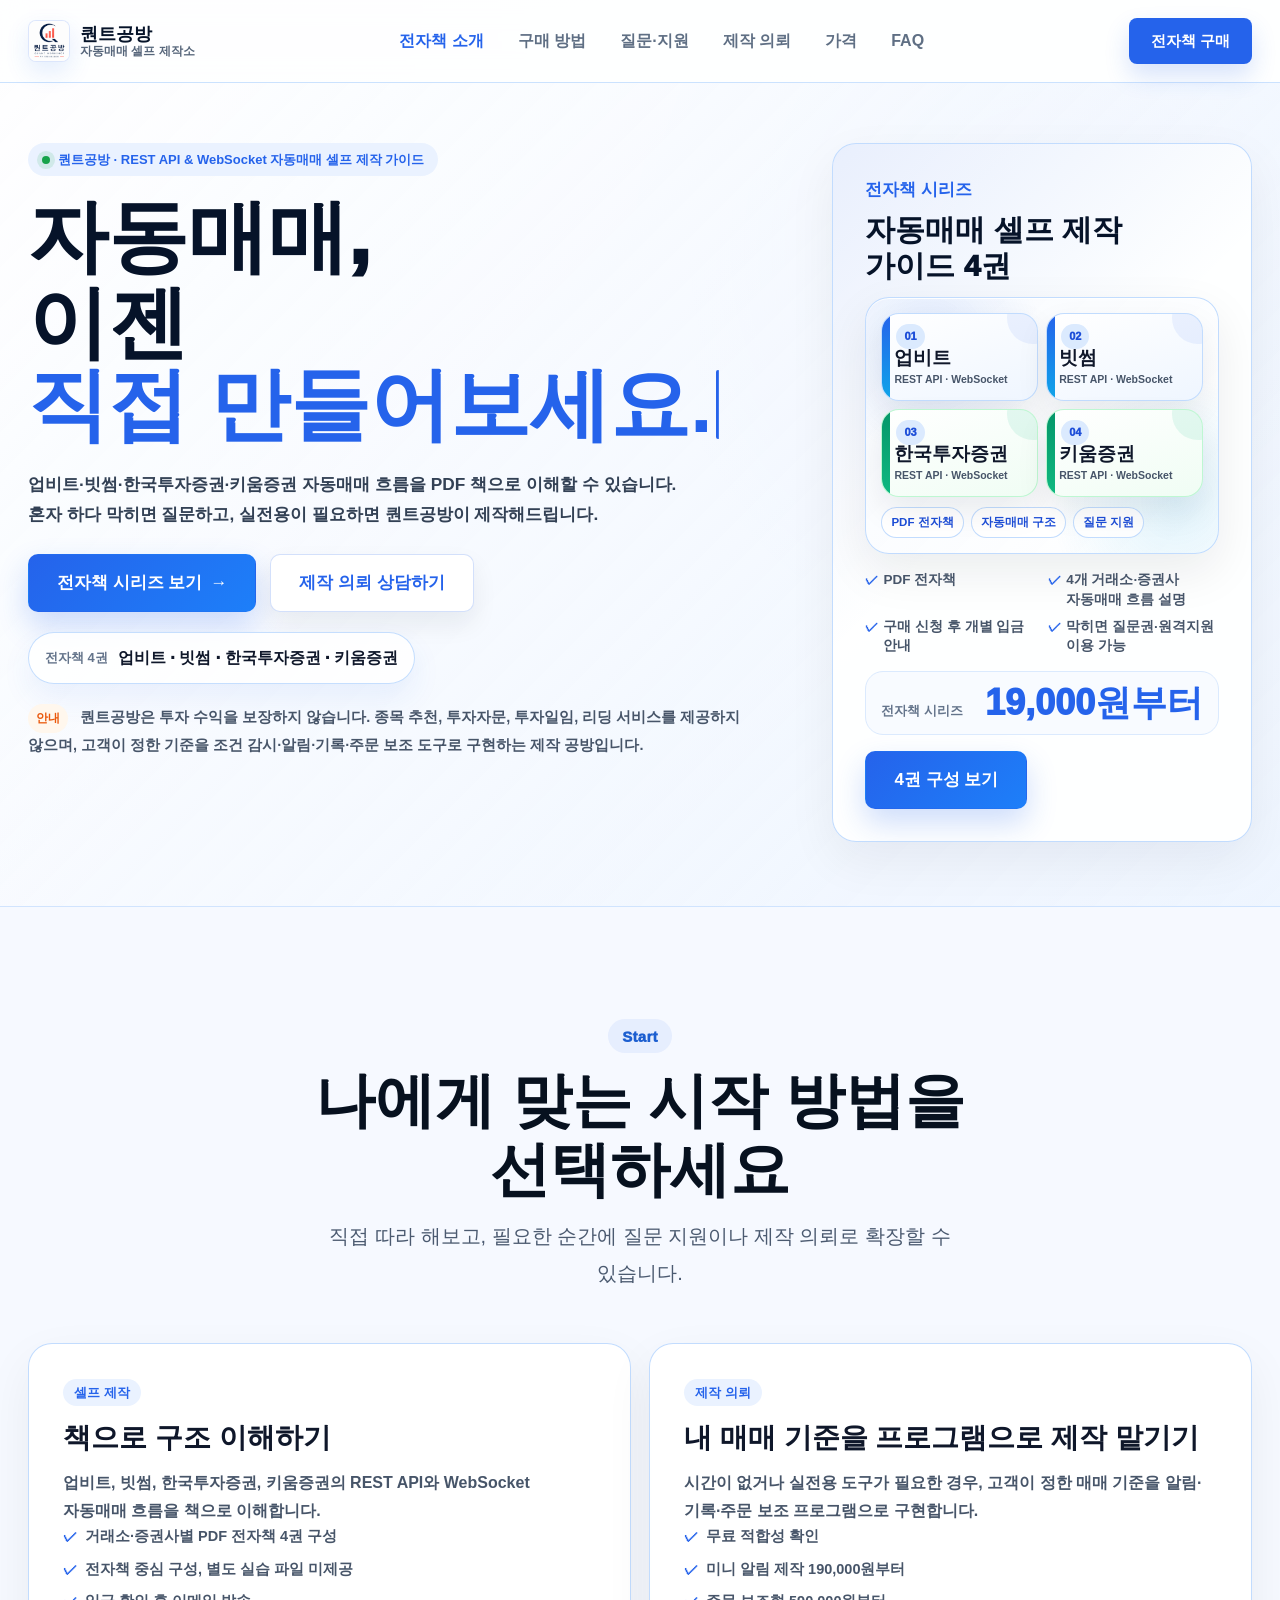
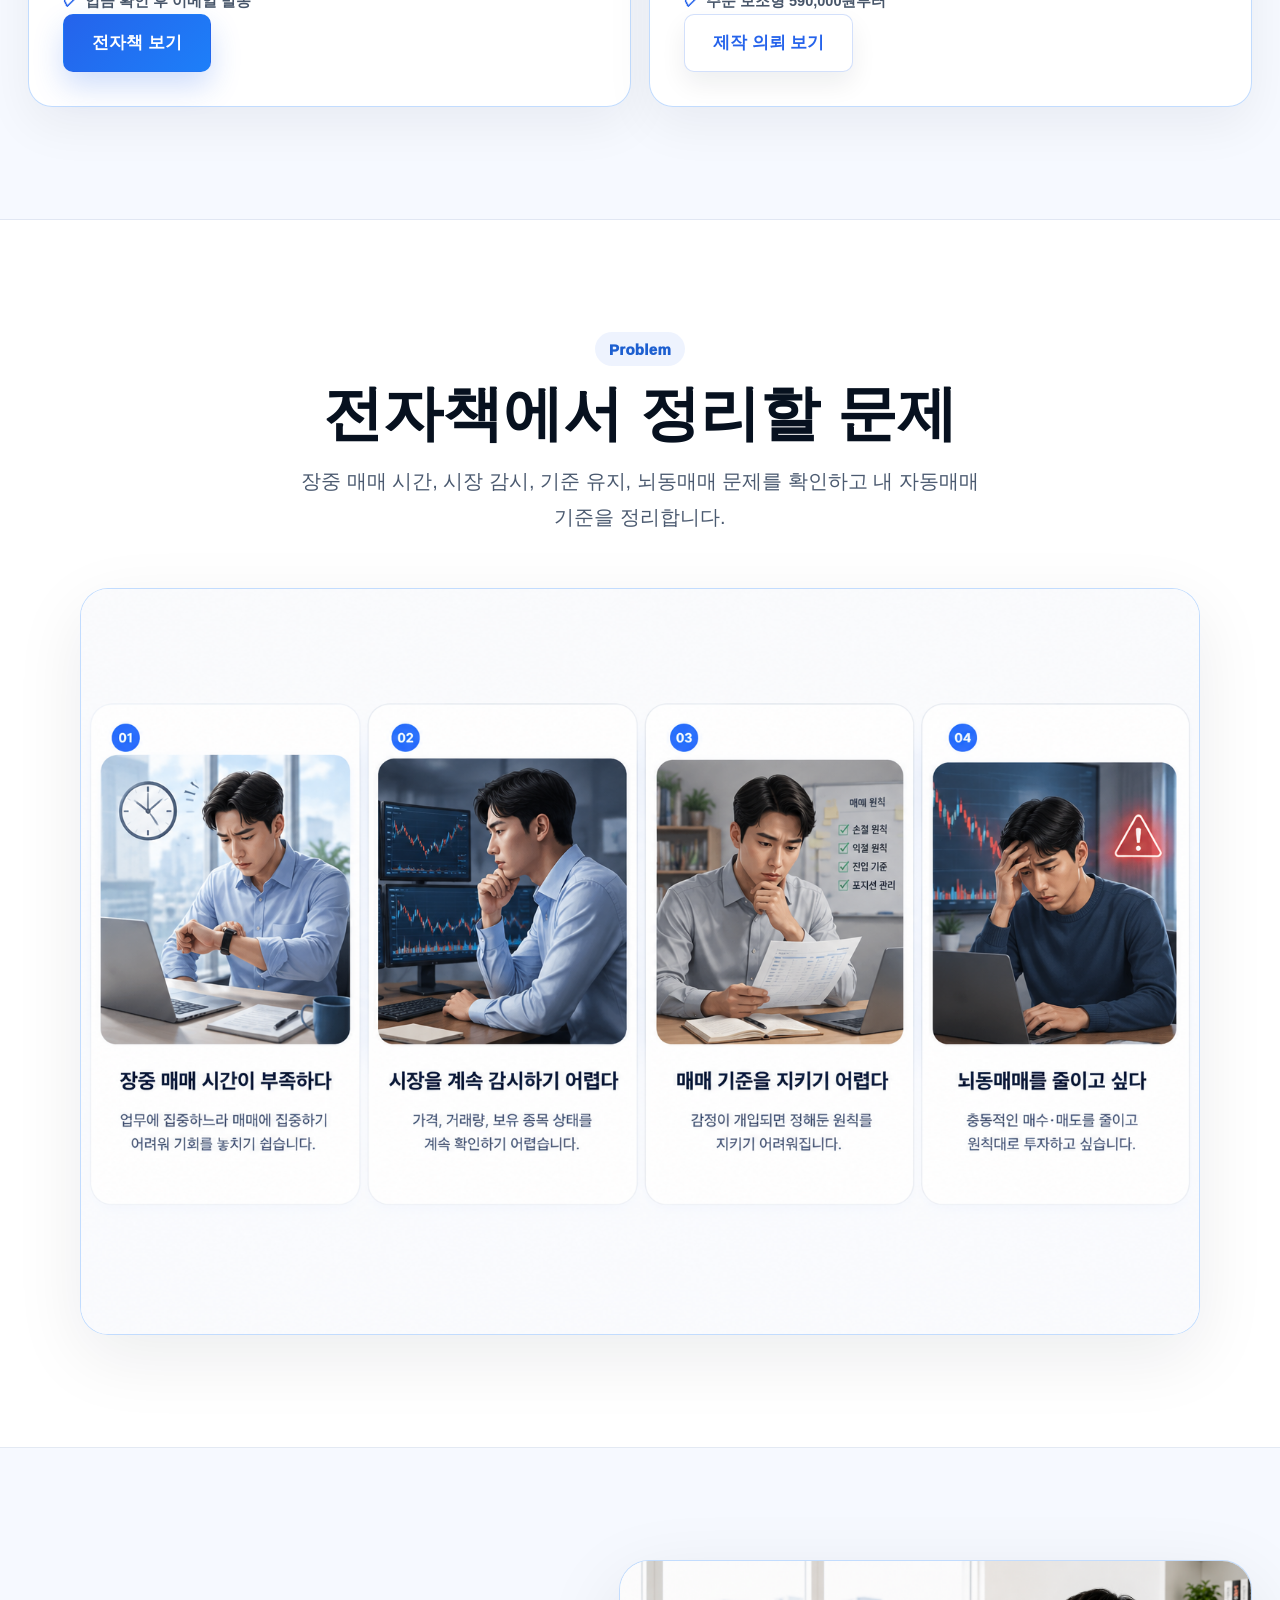
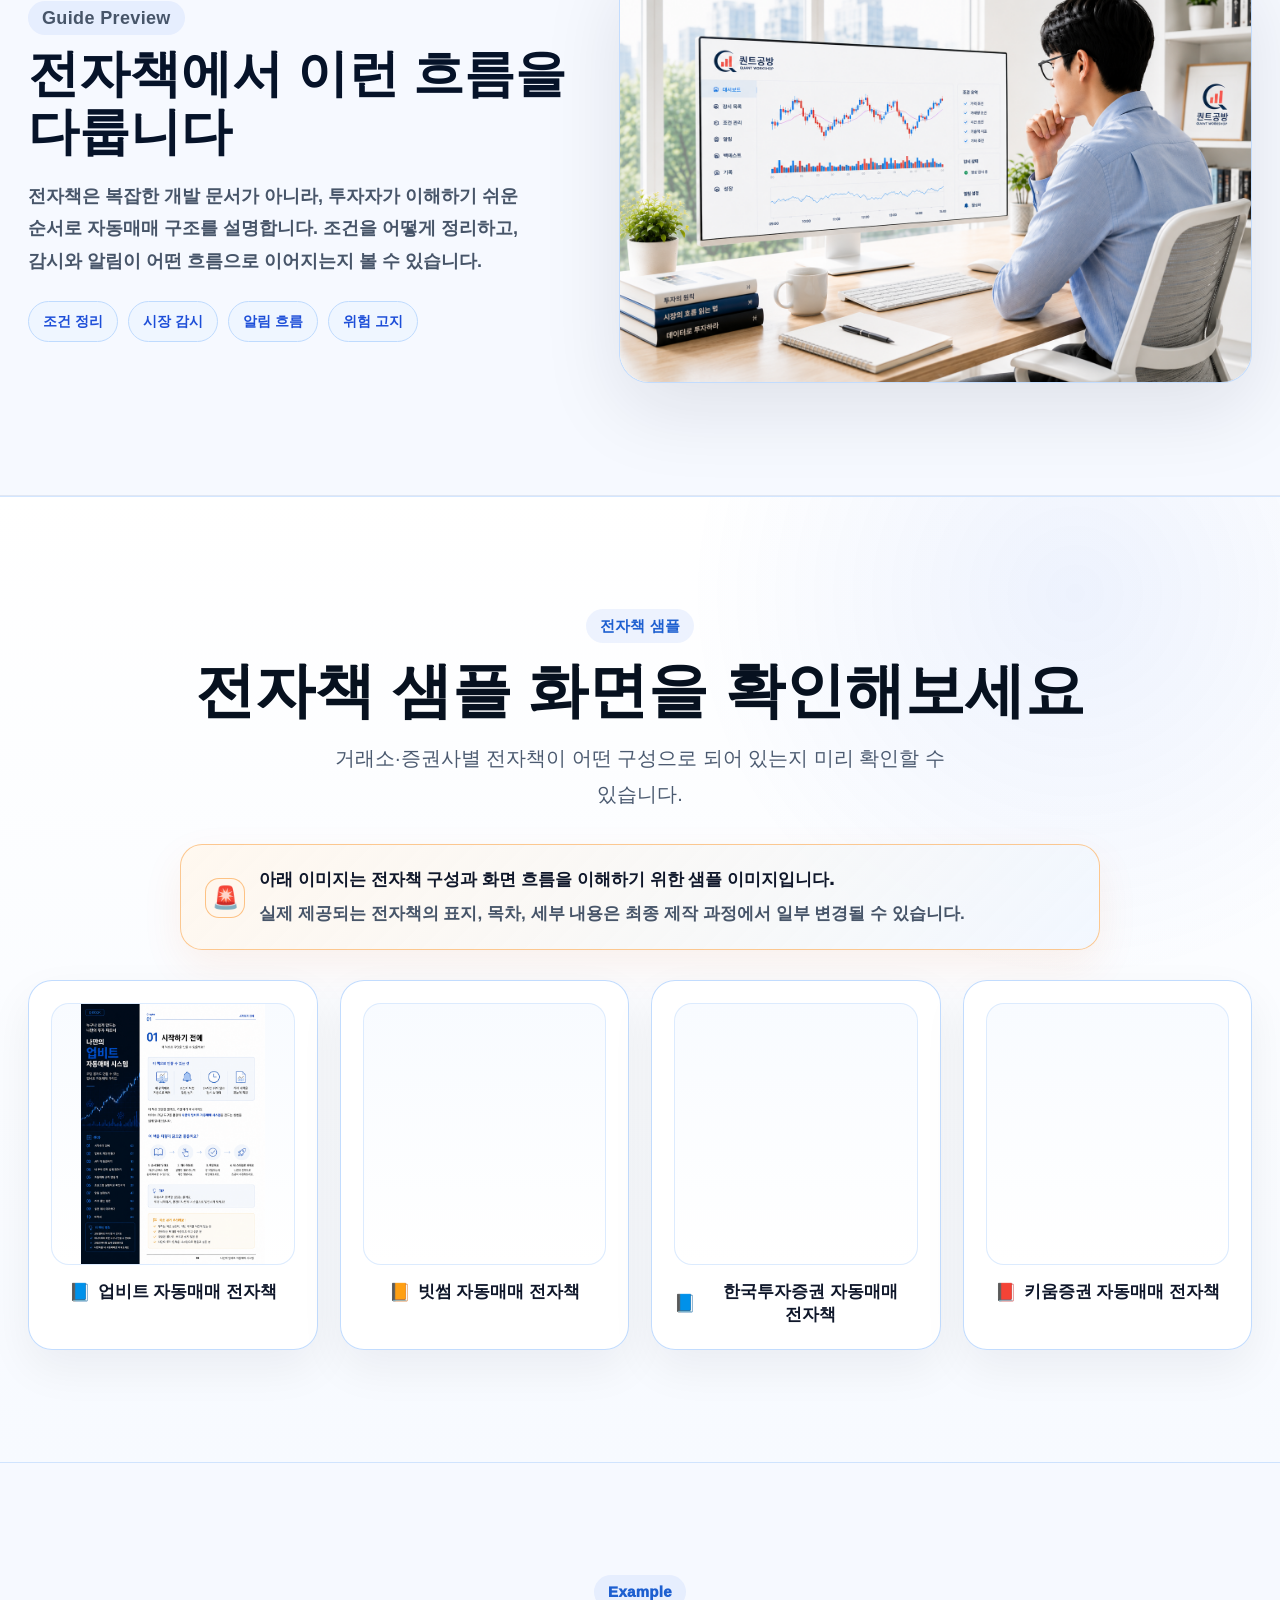
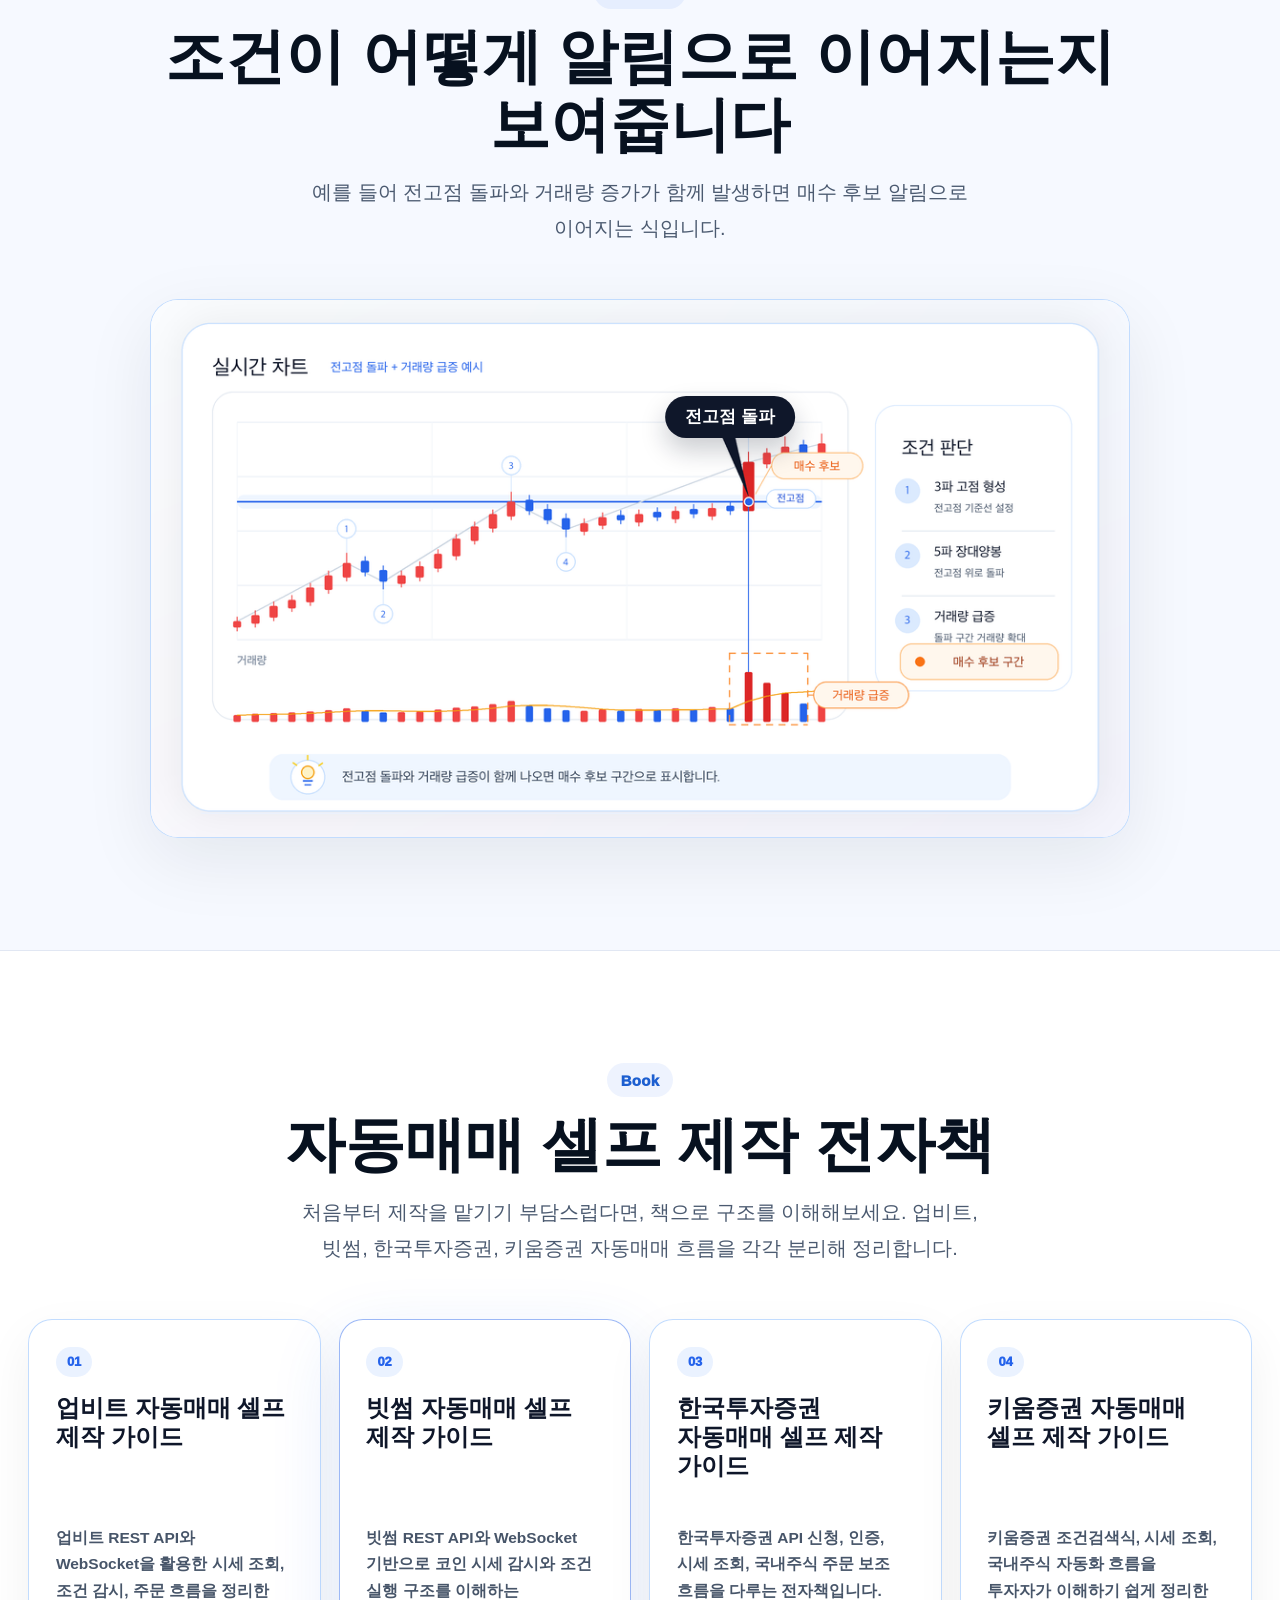
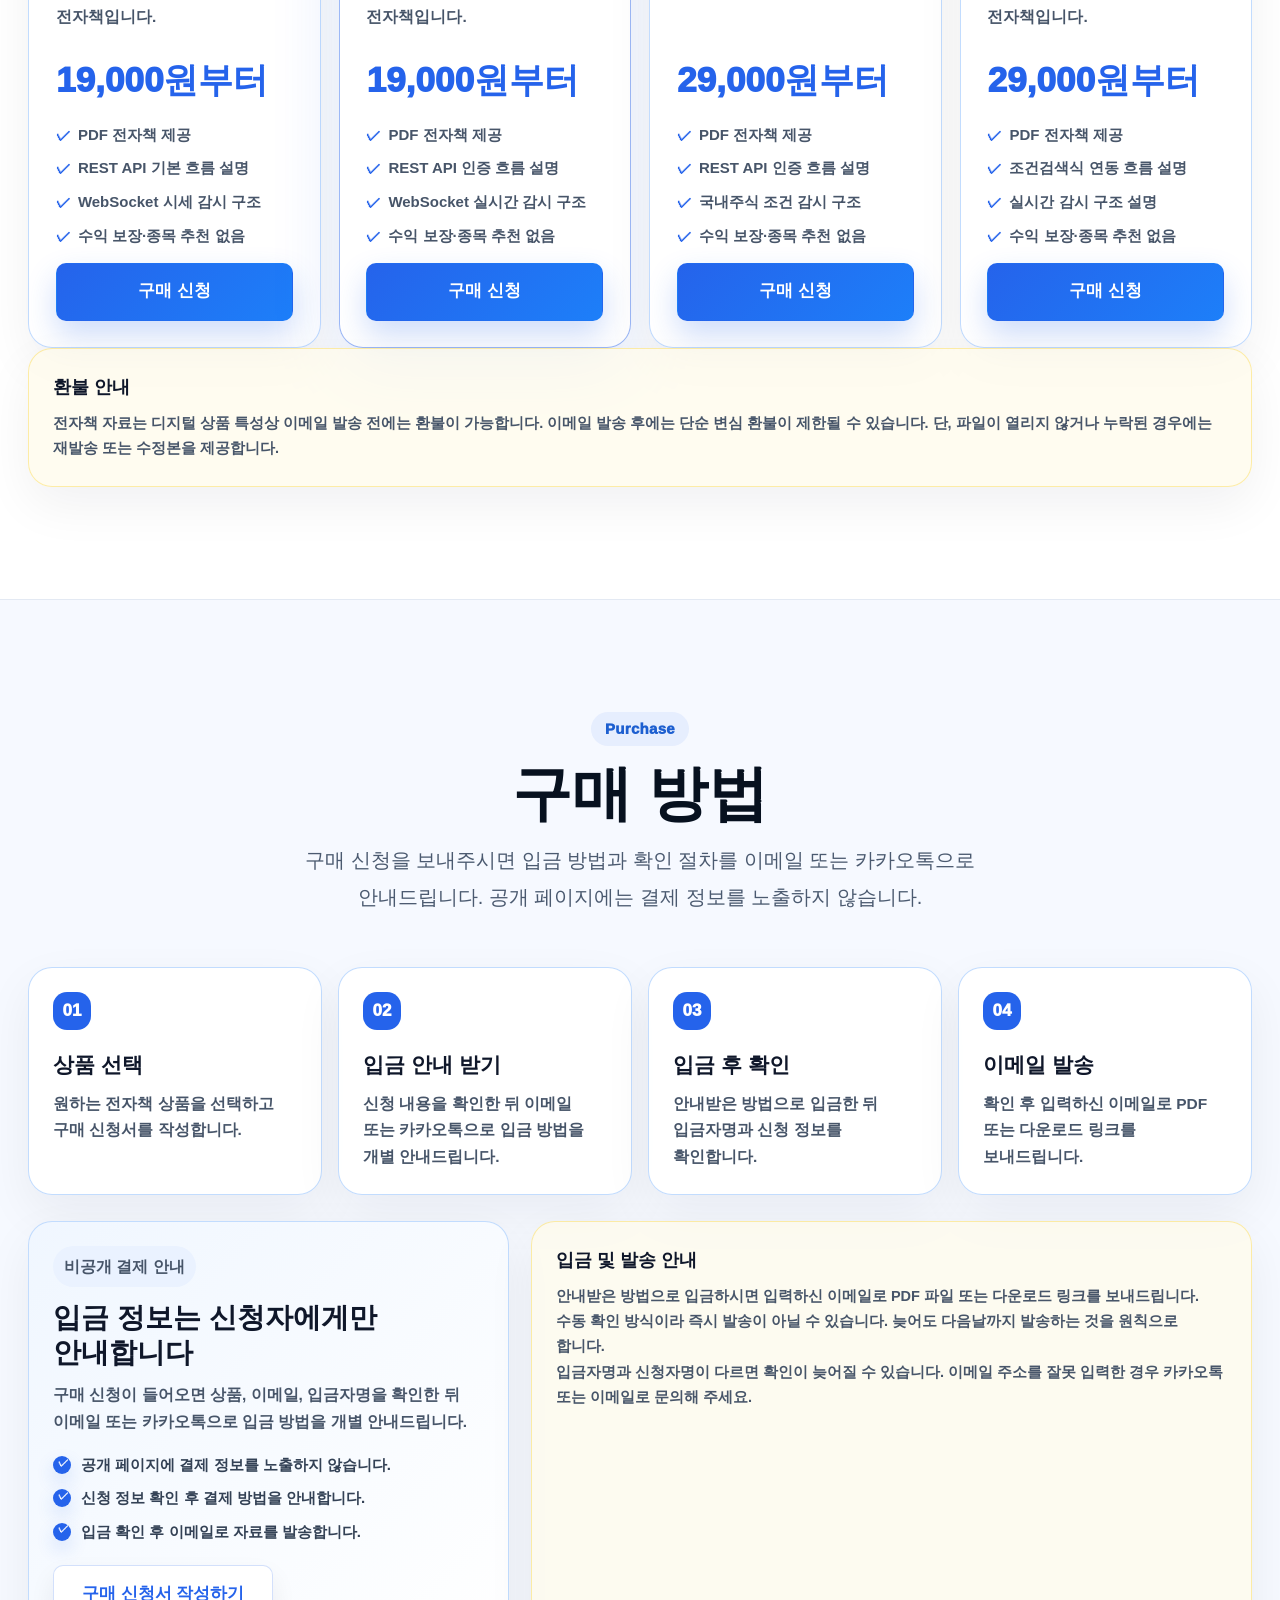
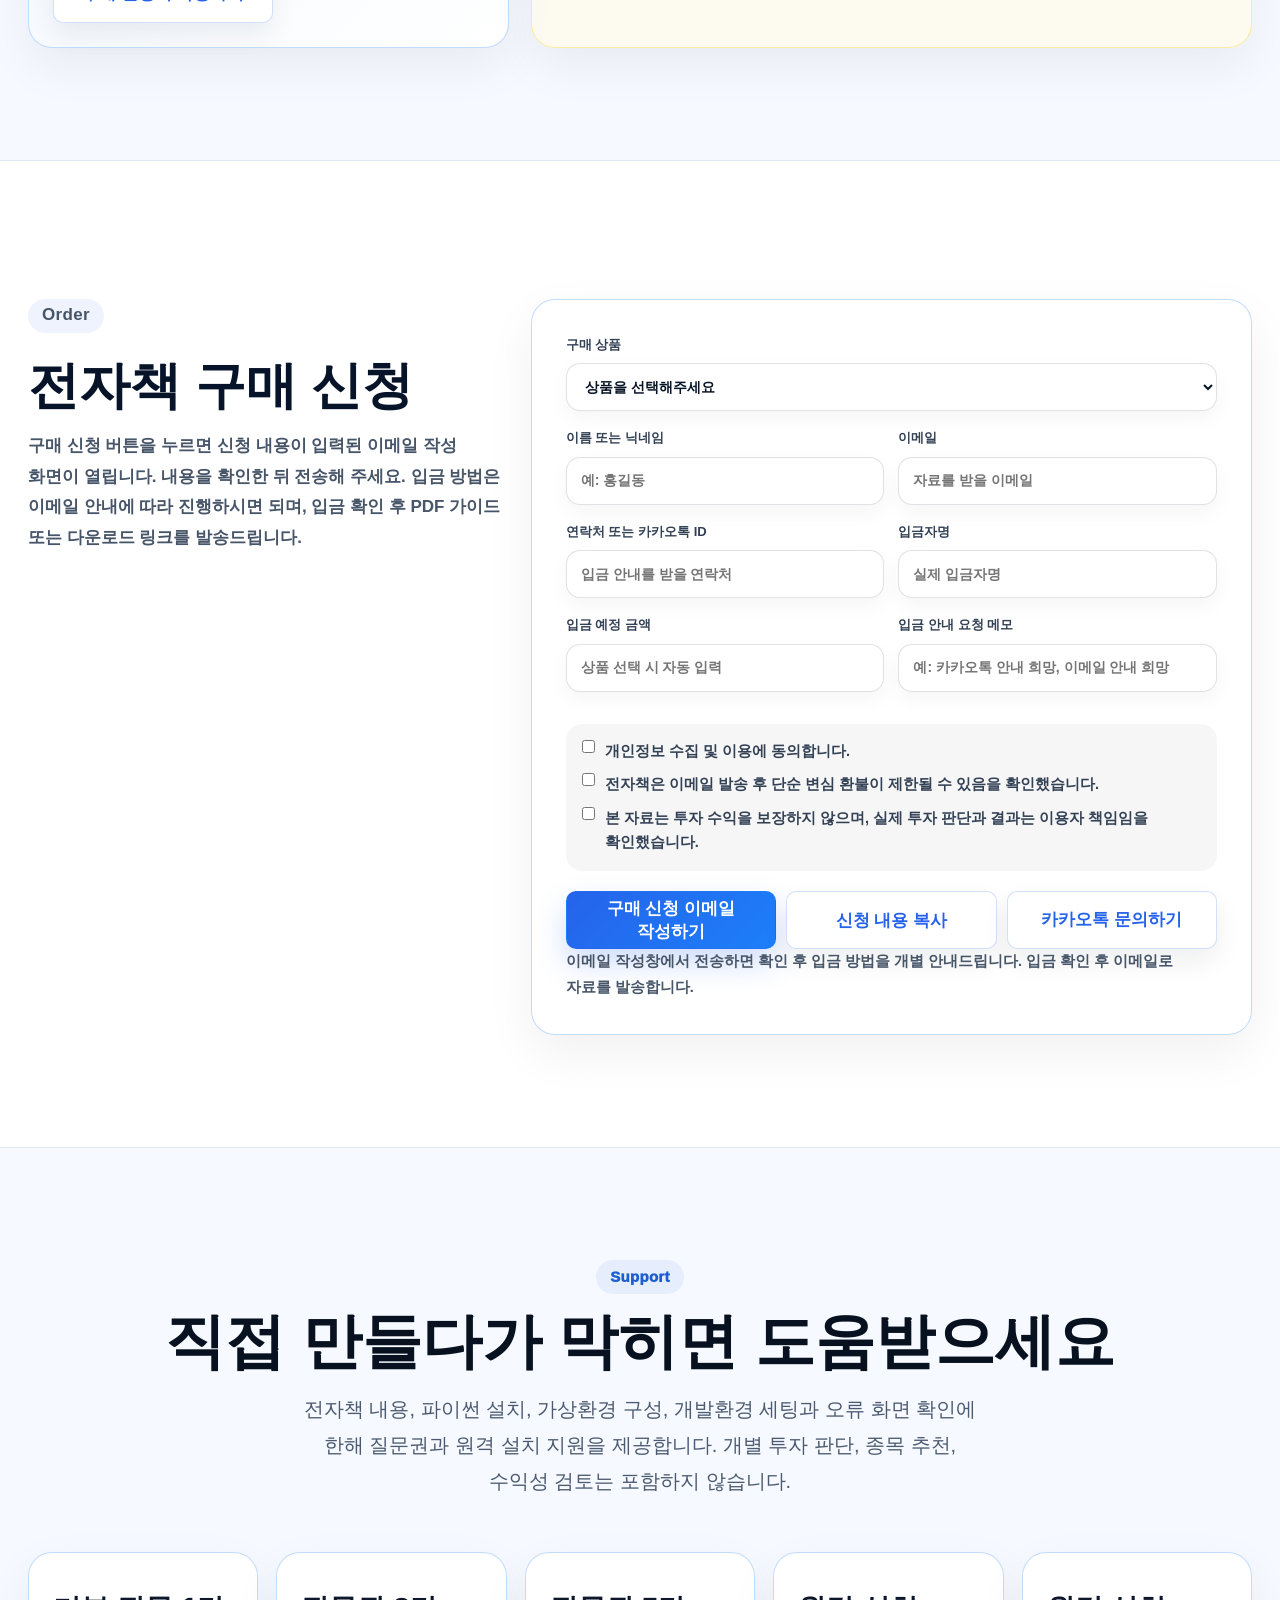
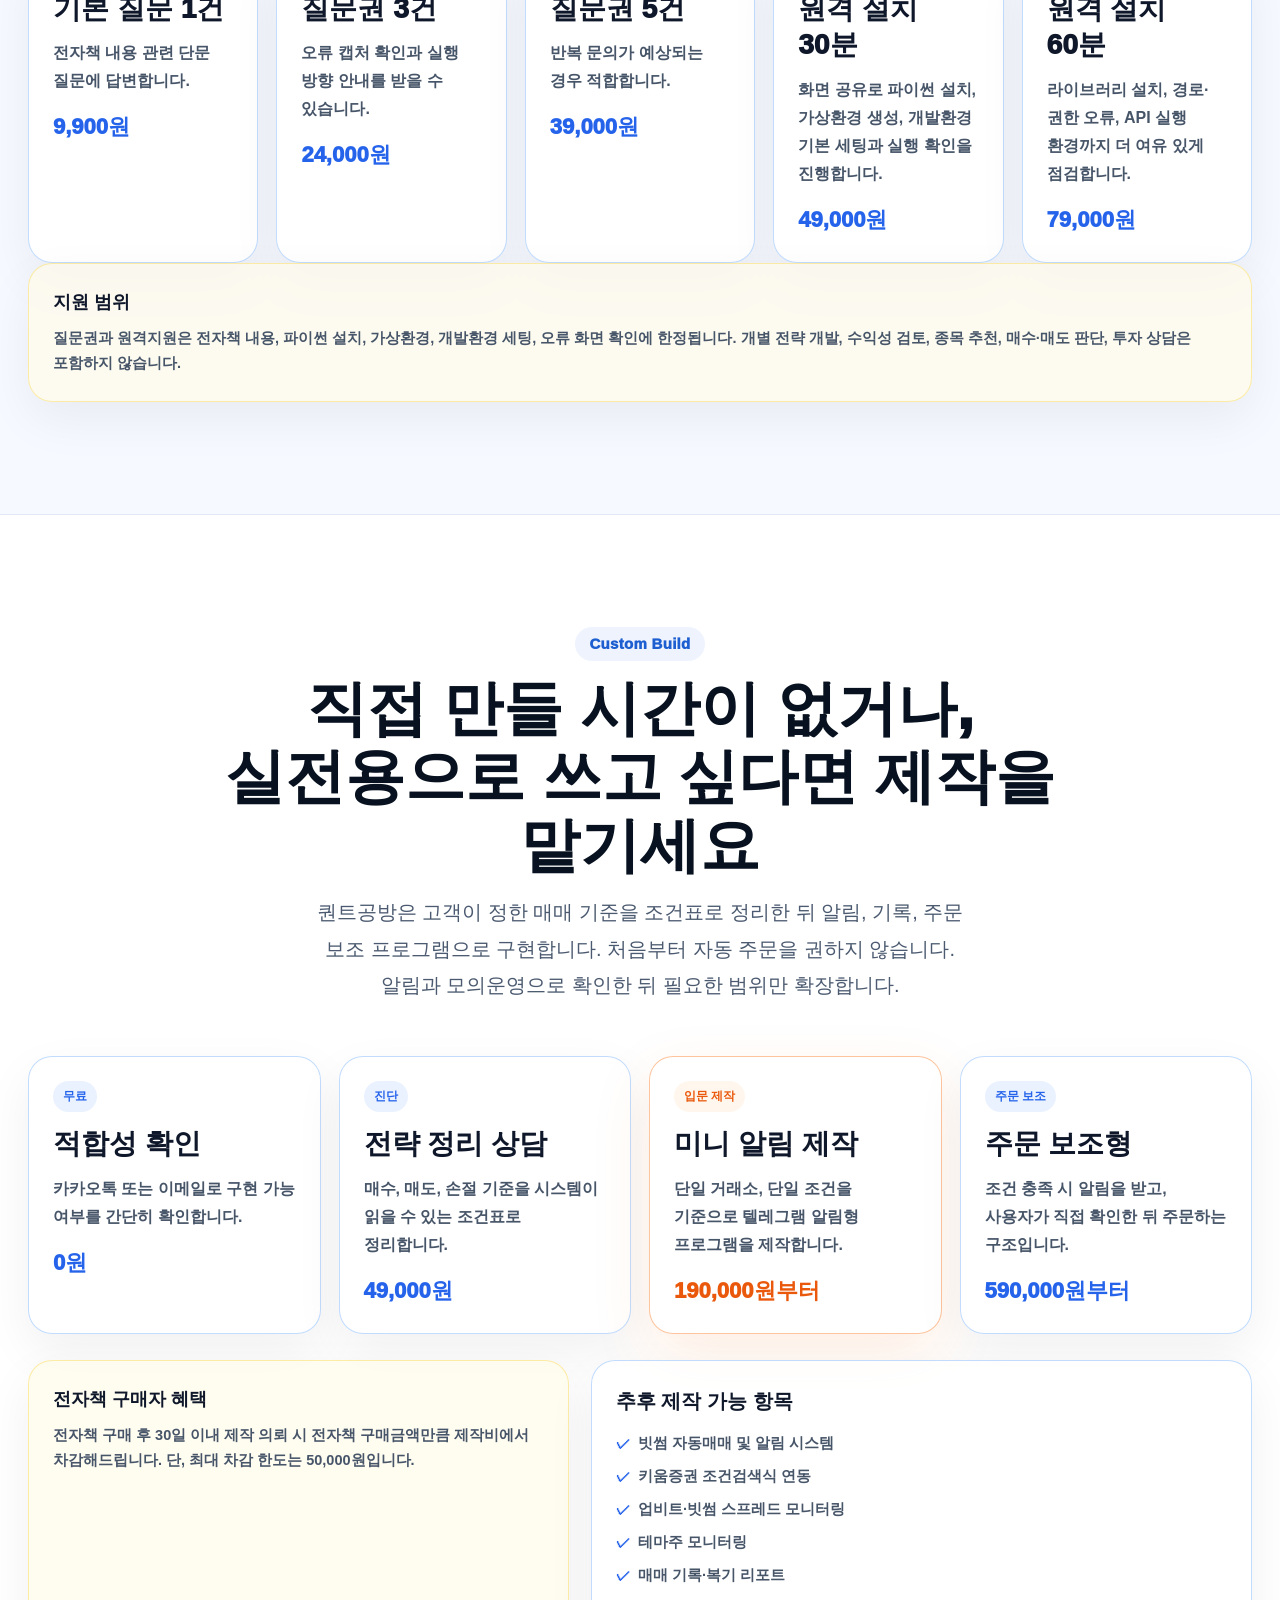
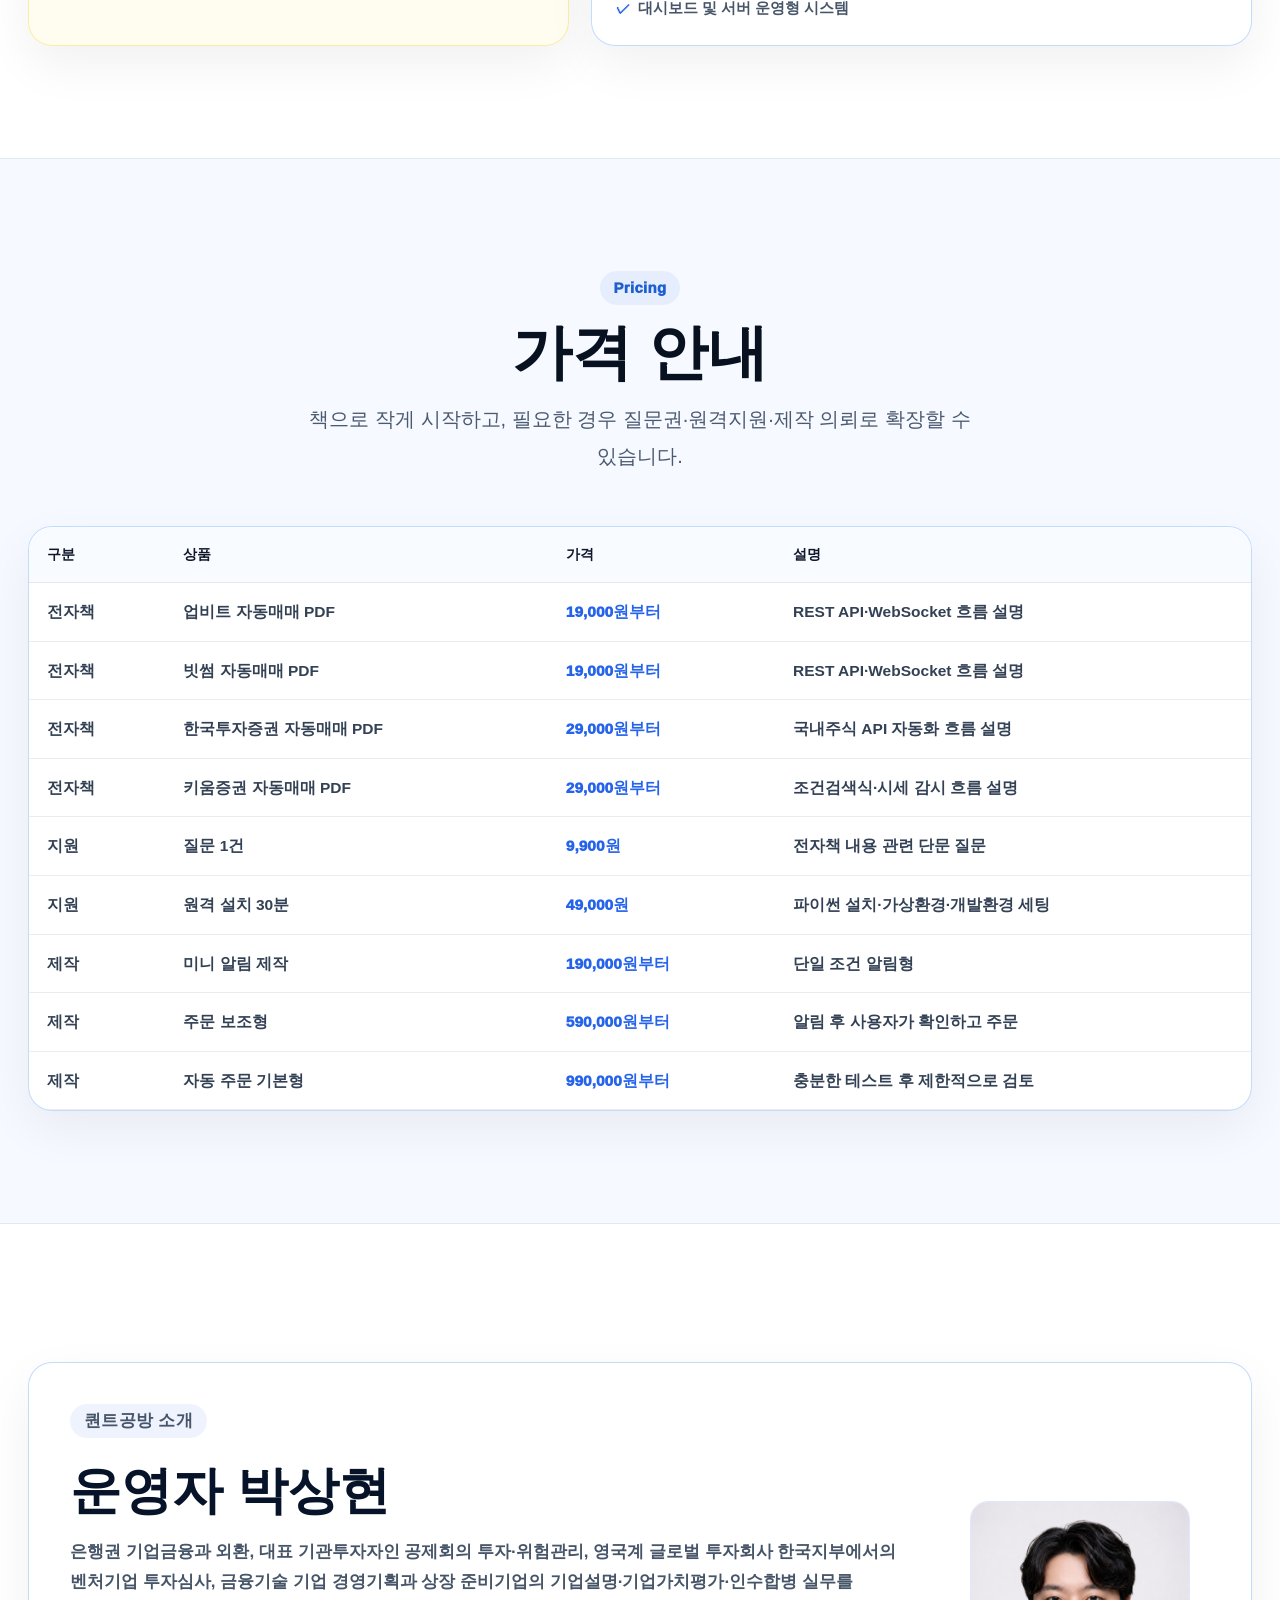
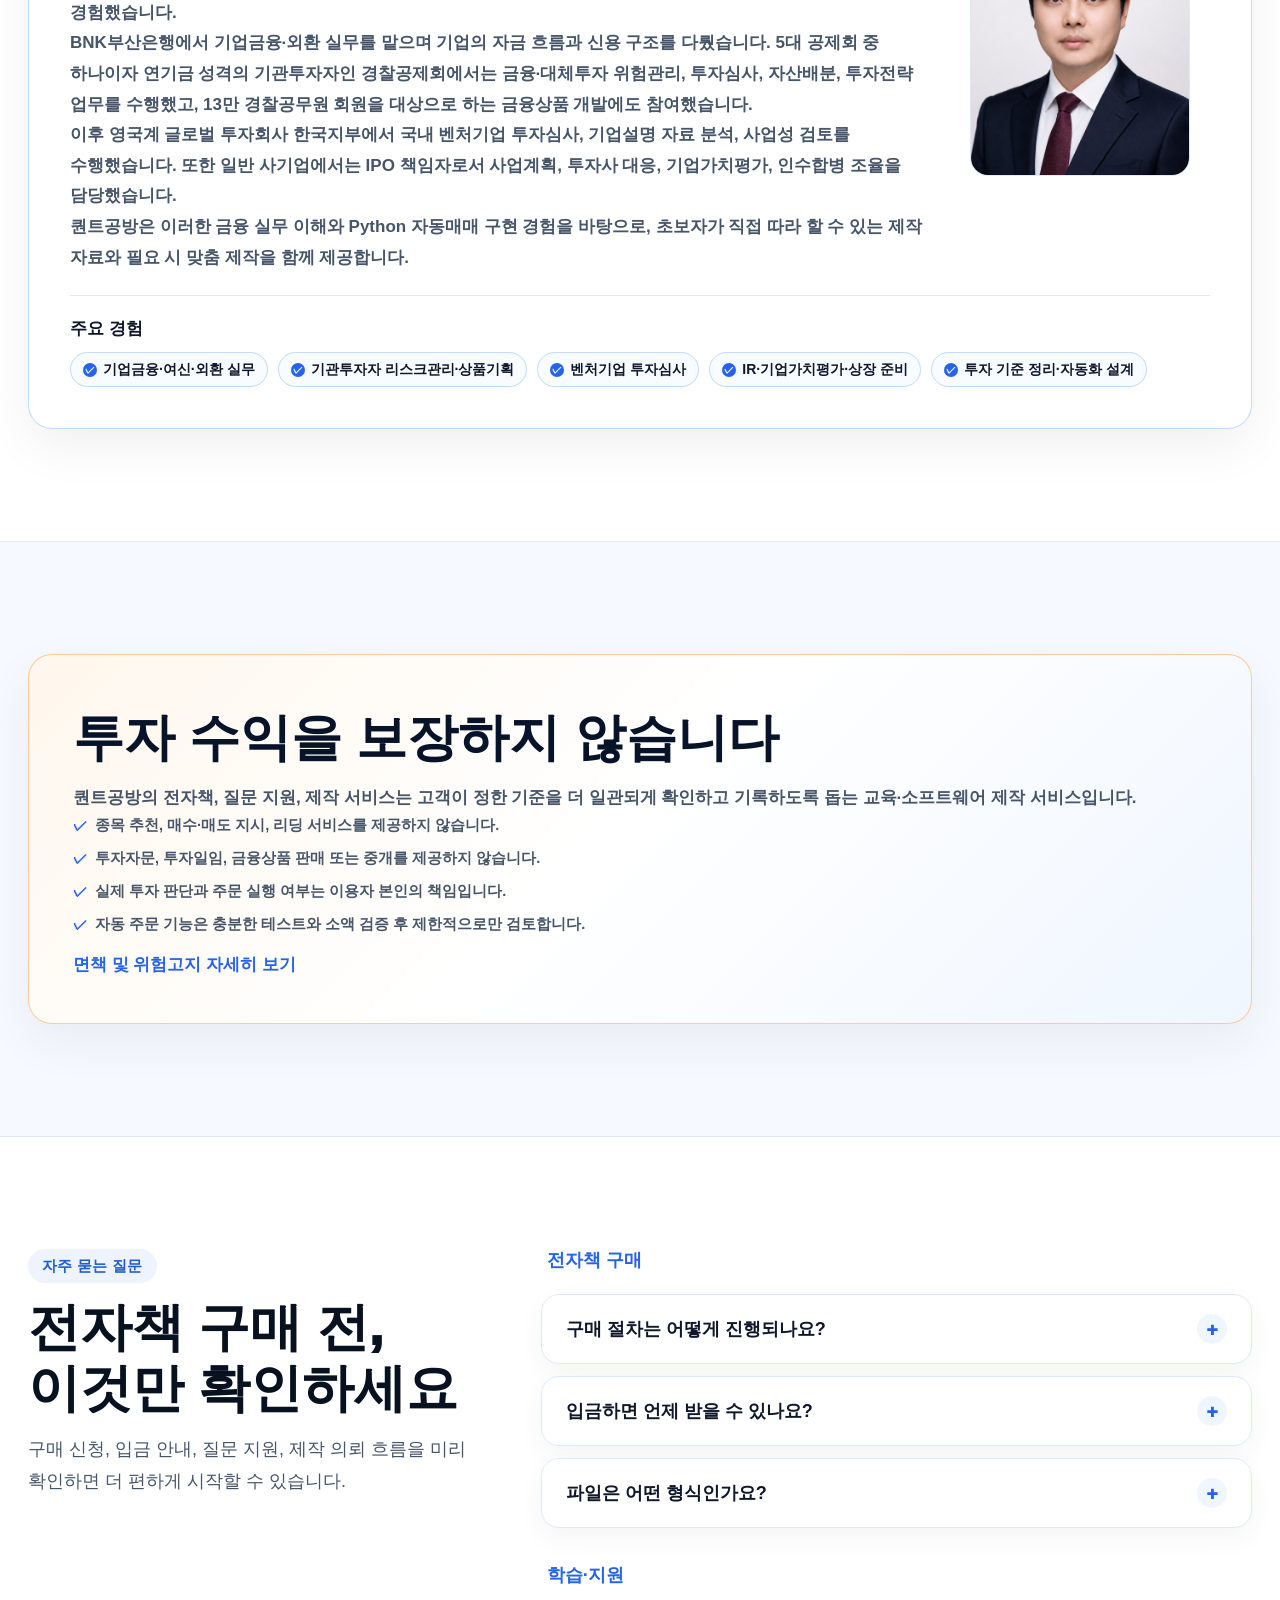
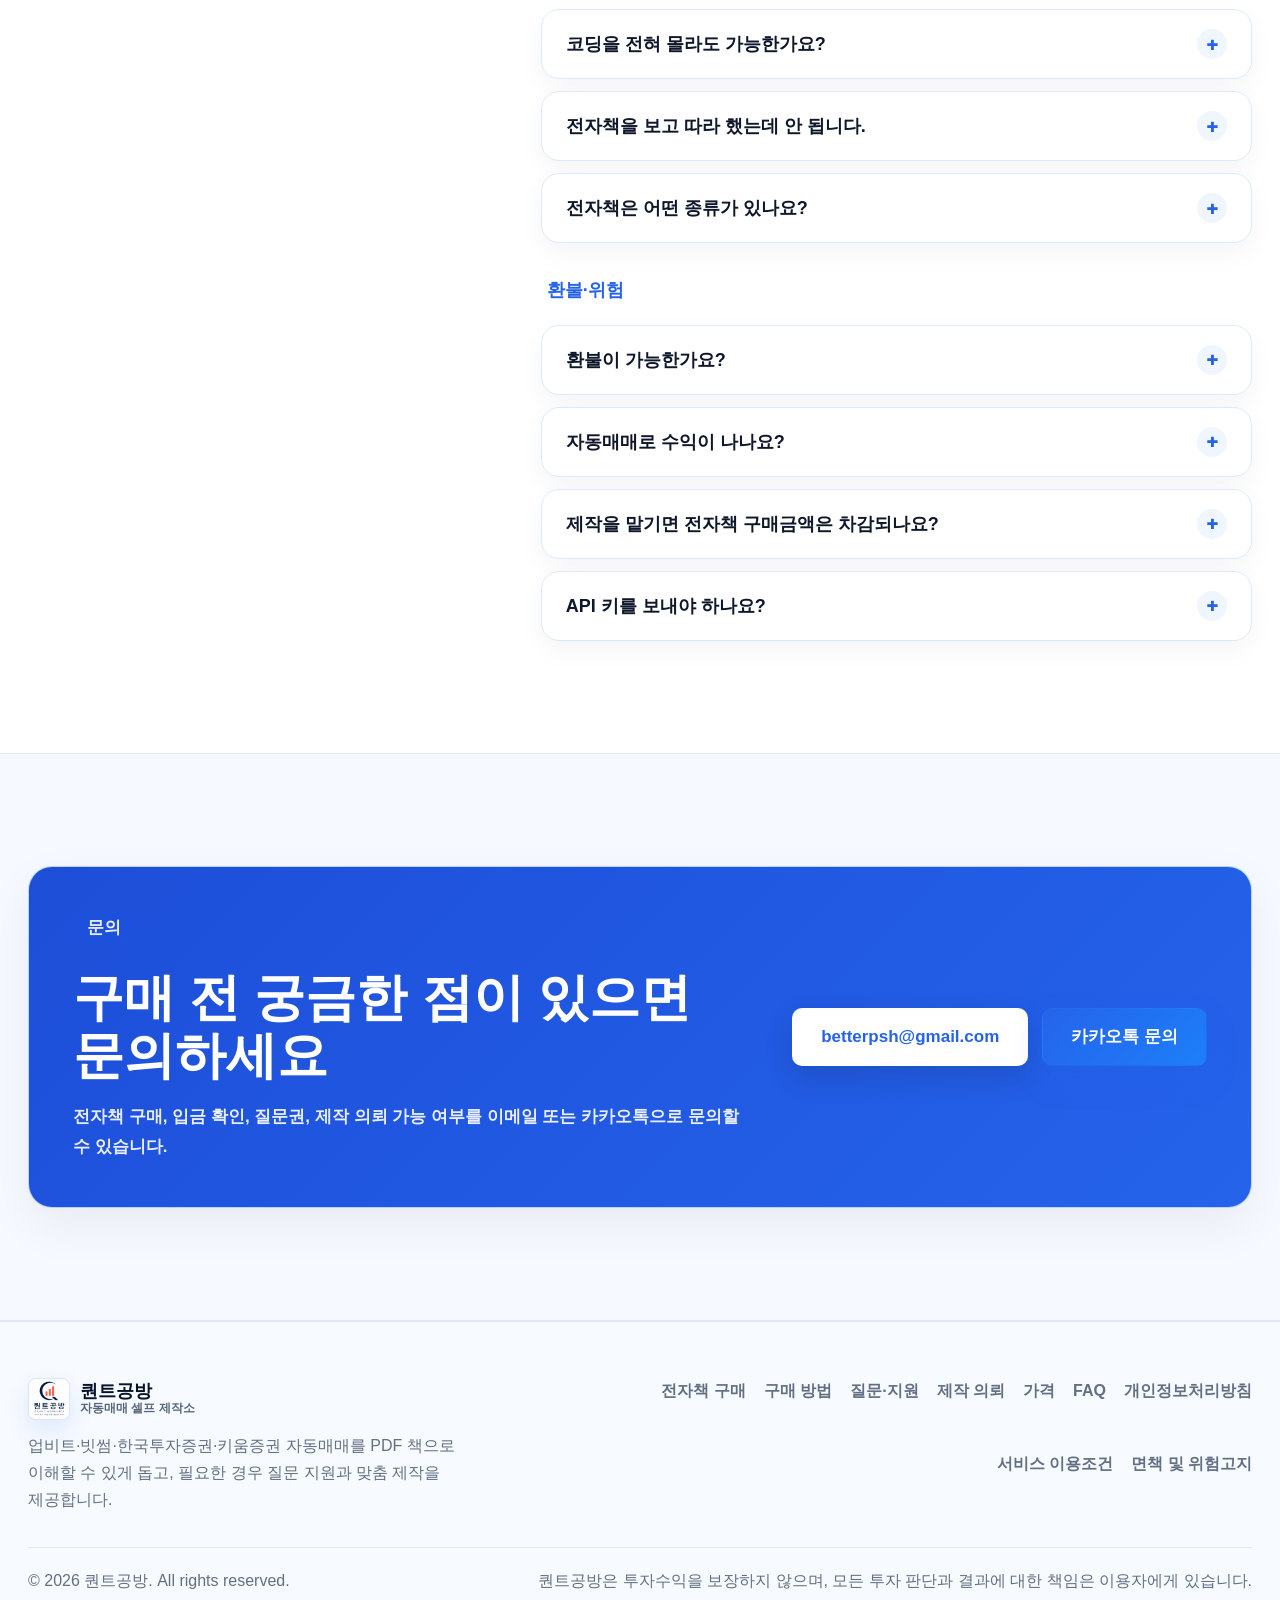
==== commit 9d5d51a0: "Add files via upload" ====
--- a/index.html
+++ b/index.html
@@ -298,25 +298,25 @@
         <div class="qw-ebook-sample-grid reveal reveal-delay-2" aria-label="전자책 샘플 화면">
           <article class="qw-ebook-sample-card">
             <figure>
-              <img src="./asset/up.PNG" alt="업비트 자동매매 전자책 샘플 화면" loading="lazy" decoding="async" />
+              <img src="./asset/up.png" alt="업비트 자동매매 전자책 샘플 화면" loading="lazy" decoding="async" />
             </figure>
             <h3><span aria-hidden="true">📘</span> 업비트 자동매매 전자책</h3>
           </article>
           <article class="qw-ebook-sample-card">
             <figure>
-              <img src="./asset/bit.PNG" alt="빗썸 자동매매 전자책 샘플 화면" loading="lazy" decoding="async" />
+              <img src="./asset/bit.png" alt="빗썸 자동매매 전자책 샘플 화면" loading="lazy" decoding="async" />
             </figure>
             <h3><span aria-hidden="true">📙</span> 빗썸 자동매매 전자책</h3>
           </article>
           <article class="qw-ebook-sample-card">
             <figure>
-              <img src="./asset/hantu.PNG" alt="한국투자증권 자동매매 전자책 샘플 화면" loading="lazy" decoding="async" />
+              <img src="./asset/hantu.png" alt="한국투자증권 자동매매 전자책 샘플 화면" loading="lazy" decoding="async" />
             </figure>
             <h3><span aria-hidden="true">📘</span> 한국투자증권 자동매매 전자책</h3>
           </article>
           <article class="qw-ebook-sample-card">
             <figure>
-              <img src="./asset/kiki.PNG" alt="키움증권 자동매매 전자책 샘플 화면" loading="lazy" decoding="async" />
+              <img src="./asset/kiki.png" alt="키움증권 자동매매 전자책 샘플 화면" loading="lazy" decoding="async" />
             </figure>
             <h3><span aria-hidden="true">📕</span> 키움증권 자동매매 전자책</h3>
           </article>
